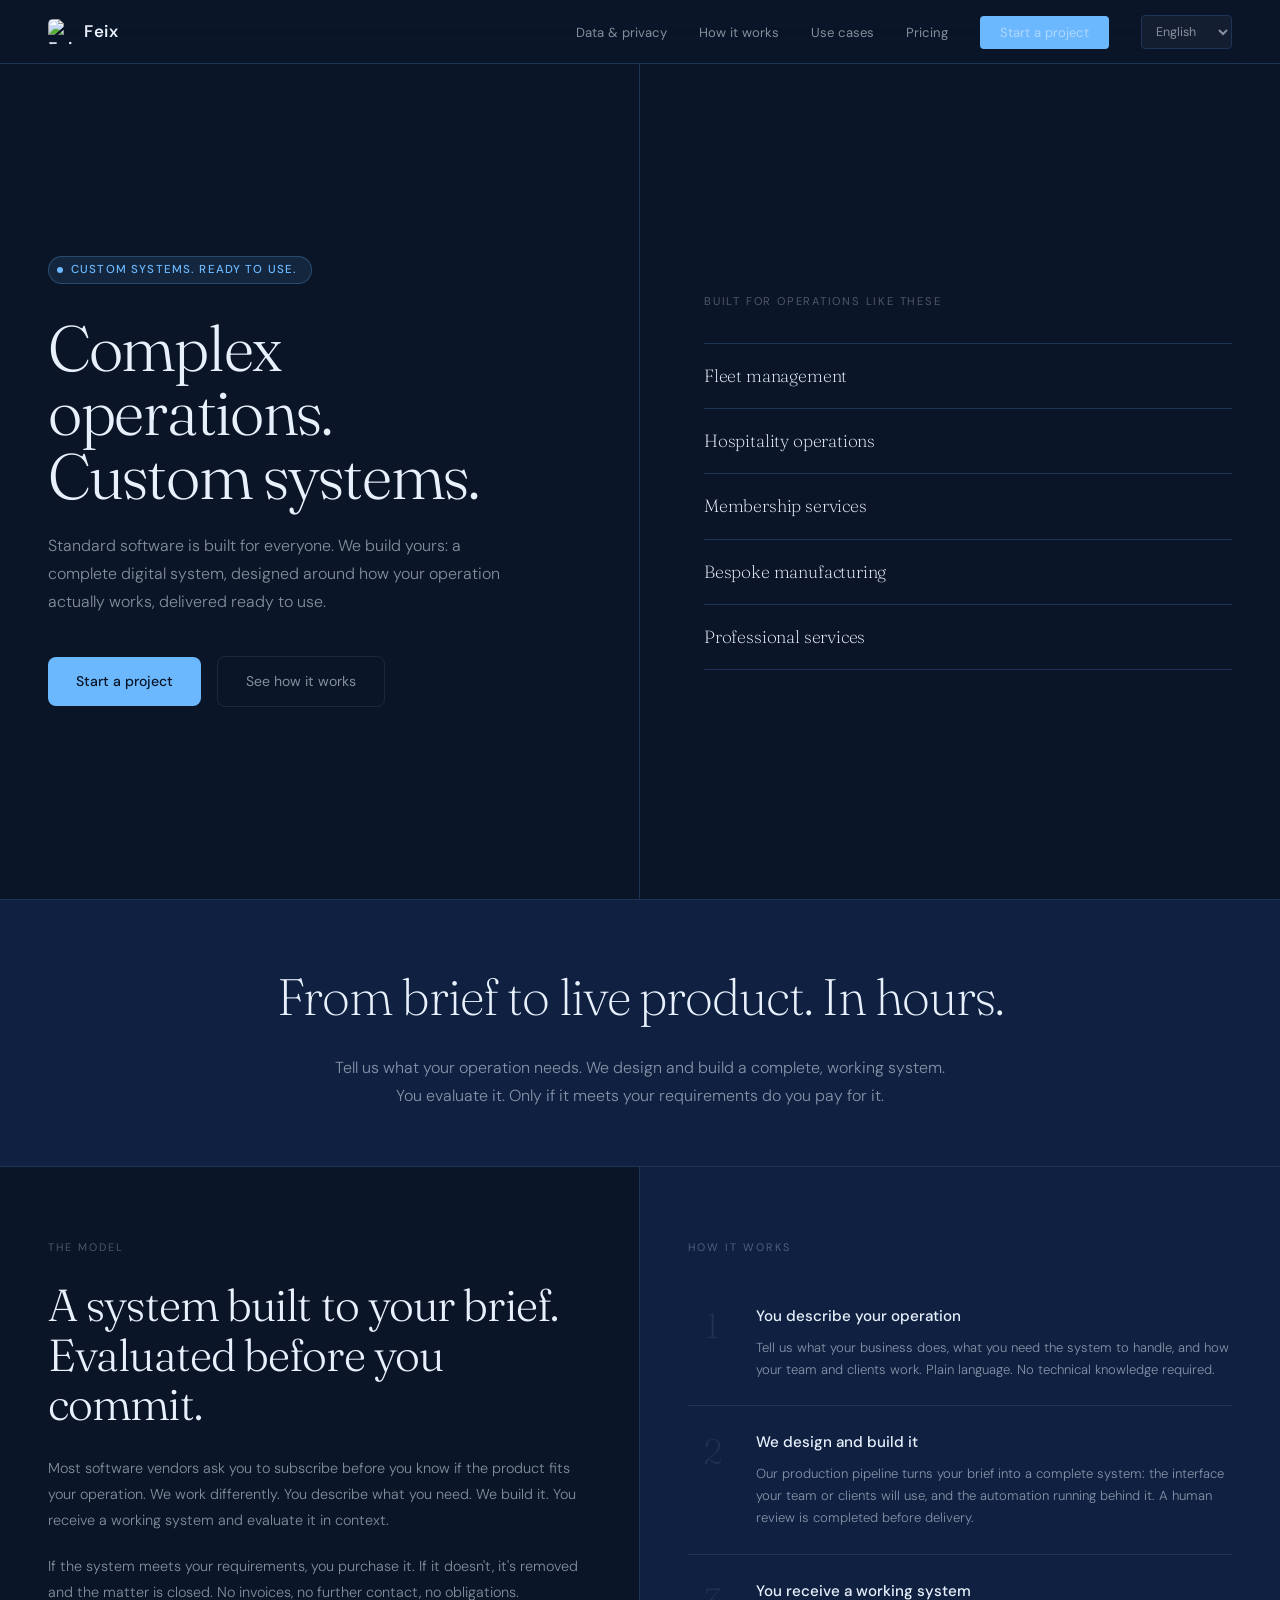
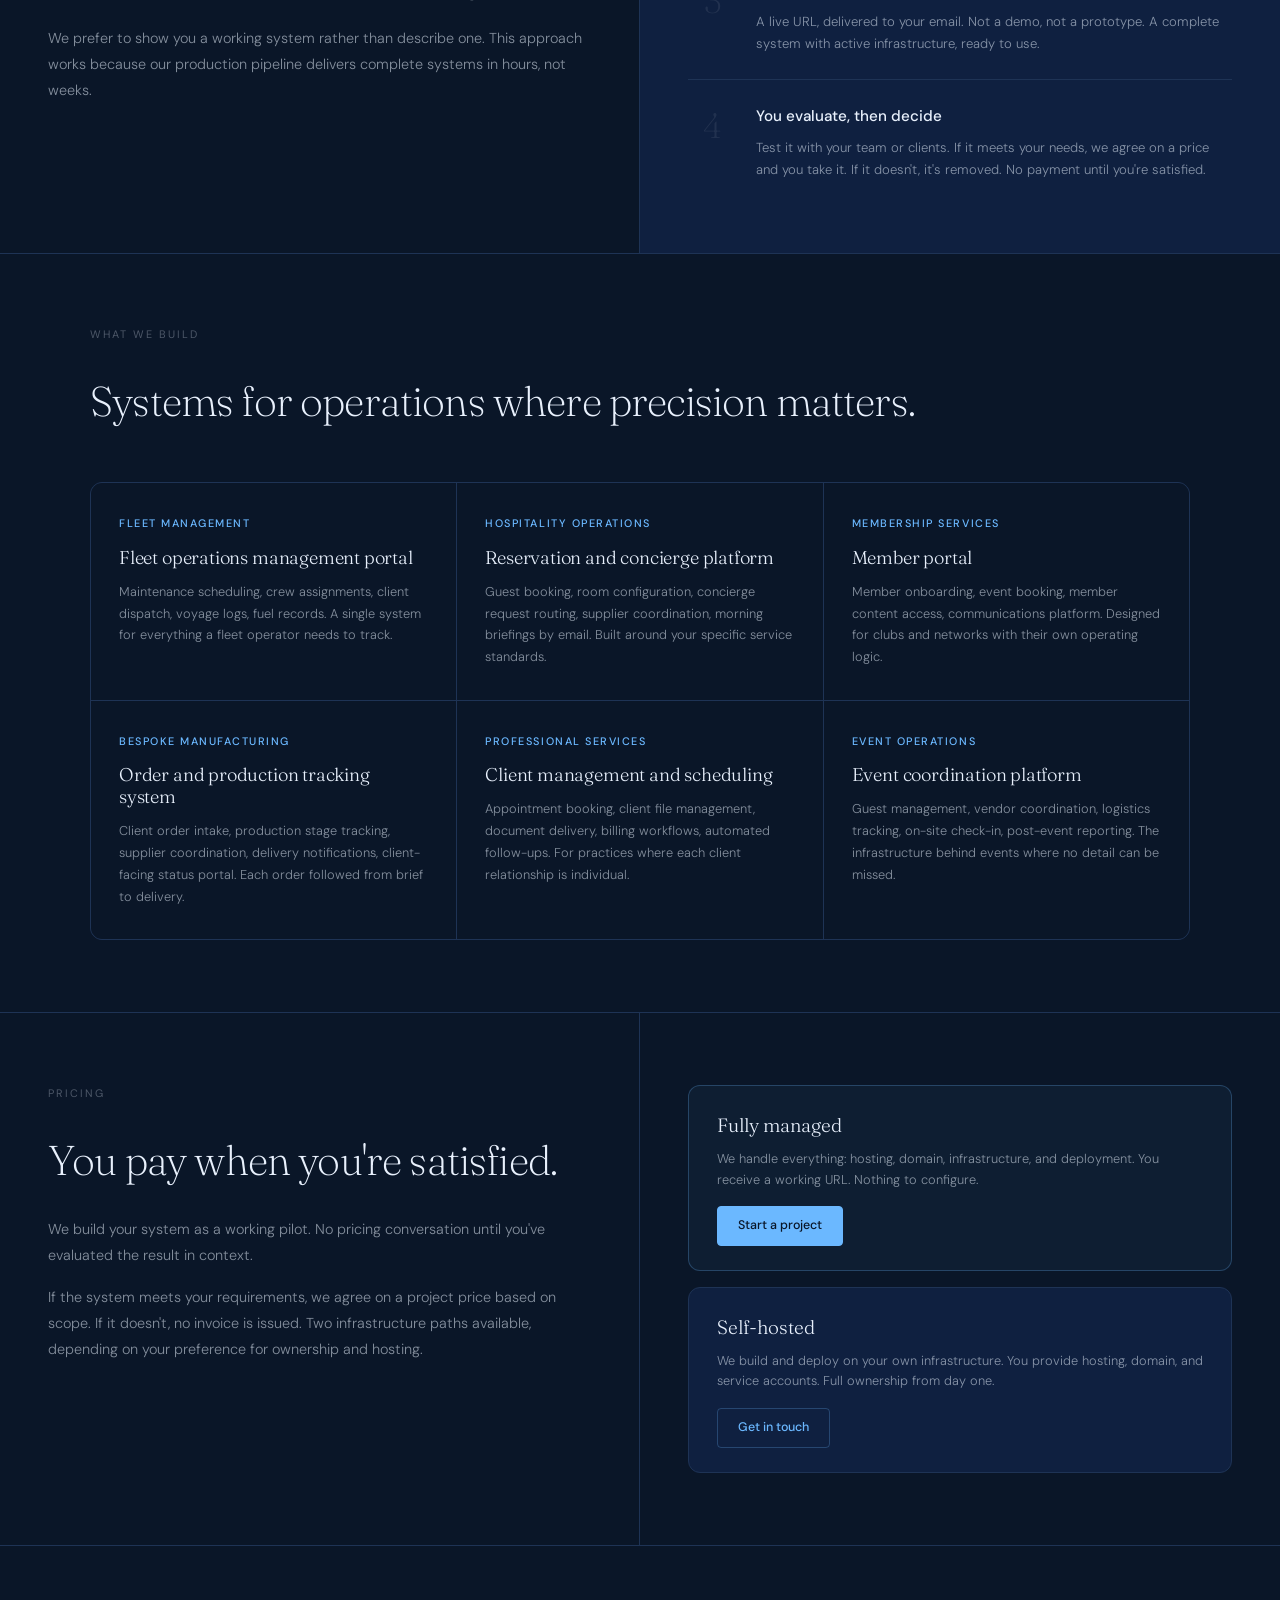
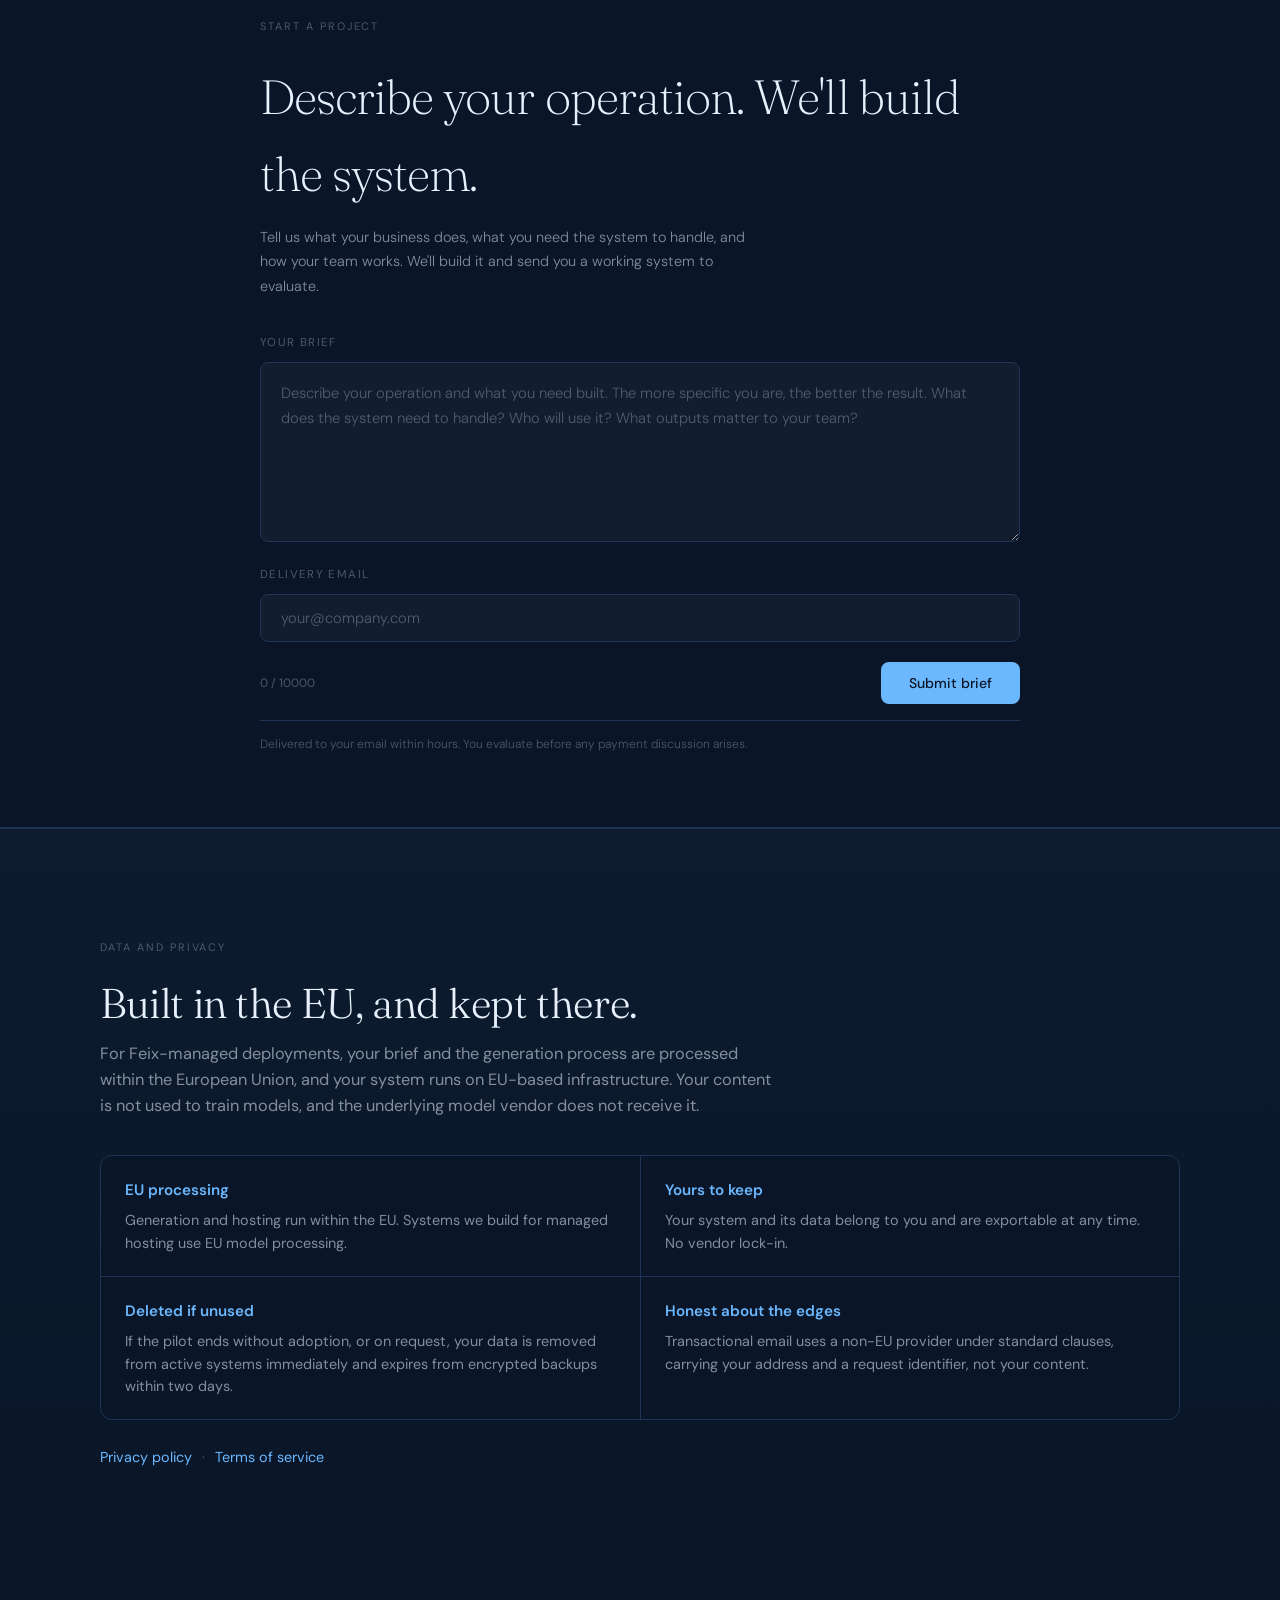
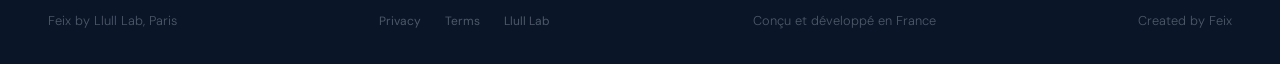
==== index.html @ 179a3b4f "Add EU data-residency: privacy + terms pages, homepage data-privacy band" ====
<!DOCTYPE html>
<html lang="en">
<head>
<meta charset="UTF-8">
<meta name="viewport" content="width=device-width, initial-scale=1.0">
<title>Feix. Complex operations, custom systems.</title>
<meta name="description" content="We build complete digital systems for complex operations. From brief to live product, in hours. You evaluate before you pay.">
<link rel="canonical" href="https://feix.app/">
<link rel="icon" type="image/jpeg" href="https://feix.app/logo.jpg">
<meta property="og:type" content="website">
<meta property="og:url" content="https://feix.app/">
<meta property="og:title" content="Feix. Complex operations, custom systems.">
<meta property="og:description" content="We build complete digital systems for complex operations. From brief to live product, in hours. You evaluate before you pay.">
<meta property="og:image" content="https://feix.app/logo.jpg">
<meta name="twitter:card" content="summary_large_image">
<meta name="twitter:title" content="Feix. Complex operations, custom systems.">
<meta name="twitter:description" content="We build complete digital systems for complex operations. From brief to live product, in hours. You evaluate before you pay.">
<meta name="twitter:image" content="https://feix.app/logo.jpg">
<link rel="preconnect" href="https://fonts.googleapis.com">
<link rel="preconnect" href="https://fonts.gstatic.com" crossorigin>
<link href="https://fonts.googleapis.com/css2?family=Fraunces:ital,wght@0,200;0,300;0,400;1,200;1,300;1,400&family=DM+Sans:wght@300;400;500;600&display=swap" rel="stylesheet">
<style>
*,*::before,*::after{box-sizing:border-box;margin:0;padding:0}

:root{
  --navy:#0a1628;
  --navy-mid:#0f2040;
  --navy-light:#16335a;
  --border:#1e3355;
  --border-light:rgba(255,255,255,0.08);
  --text-1:#e8f0fc;
  --text-2:rgba(232,240,252,0.55);
  --text-3:rgba(232,240,252,0.30);
  --accent:#6bb8ff;
  --accent-warm:#e8c97a;
  --accent-dim:rgba(107,184,255,0.10);
  --accent-border:rgba(107,184,255,0.25);
  --green:#52d17c;
  --green-dim:rgba(82,209,124,0.10);
  --red:#f87171;
  --r-sm:4px;
  --r-md:8px;
  --r-lg:12px;
  --r-xl:16px;
}

html{scroll-behavior:smooth;font-size:16px}
body{
  font-family:'DM Sans',sans-serif;
  background:var(--navy);
  color:var(--text-1);
  line-height:1.6;
  overflow-x:hidden;
  -webkit-font-smoothing:antialiased;
}
::selection{background:var(--accent-dim);color:var(--accent)}
a{color:var(--accent);text-decoration:none}
a:hover{text-decoration:underline}

/* NAV */
.nav{
  position:fixed;top:0;left:0;right:0;z-index:100;
  background:rgba(10,22,40,0.90);
  backdrop-filter:blur(24px);-webkit-backdrop-filter:blur(24px);
  border-bottom:1px solid var(--border);
  padding:0 48px;
  height:64px;
  display:flex;align-items:center;justify-content:space-between;
}
.nav-logo{
  font-family:'DM Sans',sans-serif;font-weight:600;font-size:1.05rem;
  letter-spacing:0.04em;color:var(--text-1);
  display:flex;align-items:center;gap:10px;
}
.nav-logo-mark{
  width:26px;height:26px;border-radius:5px;overflow:hidden;
}
.nav-logo-mark img{width:100%;height:100%;object-fit:cover;display:block}
.nav-links{display:flex;gap:32px;align-items:center;list-style:none}
.nav-links a{
  font-size:0.82rem;color:var(--text-2);font-weight:400;
  transition:color 200ms ease;
}
.nav-links a:hover{color:var(--text-1);text-decoration:none}
.nav-cta{
  font-size:0.82rem;font-weight:500;
  background:var(--accent);color:var(--navy);
  border:none;border-radius:var(--r-sm);
  padding:8px 20px;cursor:pointer;
  transition:opacity 200ms ease,transform 200ms ease;
  text-decoration:none;
}
.nav-cta:hover{opacity:0.88;transform:translateY(-1px);text-decoration:none}
.ui-lang-select{font-family:'DM Sans',sans-serif;font-size:0.78rem;font-weight:400;color:var(--text-2);background:rgba(255,255,255,0.04);border:1px solid var(--border);border-radius:var(--r-sm);padding:7px 10px;cursor:pointer;outline:none;transition:border-color 200ms ease,color 200ms ease}
.ui-lang-select:hover,.ui-lang-select:focus{border-color:var(--accent-border);color:var(--text-1)}
.ui-lang-select option{background:#0d1e35;color:var(--text-1)}
@media(max-width:1023px){.nav-links .ui-lang-select{font-size:1rem}}

.hamburger{
  display:none;background:none;border:none;cursor:pointer;
  width:44px;height:44px;flex-direction:column;align-items:center;justify-content:center;gap:5px;
}
.hamburger span{display:block;width:22px;height:2px;background:var(--text-2);border-radius:2px;transition:all 300ms ease}
.hamburger.active span:nth-child(1){transform:translateY(7px) rotate(45deg)}
.hamburger.active span:nth-child(2){opacity:0}
.hamburger.active span:nth-child(3){transform:translateY(-7px) rotate(-45deg)}

/* HERO */
.hero{
  padding:64px 0 0;
  min-height:100vh;
  display:grid;
  grid-template-columns:1fr 1fr;
  border-bottom:1px solid var(--border);
}
.hero-left{
  padding:80px 64px 80px 48px;
  display:flex;flex-direction:column;justify-content:center;
  border-right:1px solid var(--border);
}
.hero-tag{
  display:inline-flex;align-items:center;gap:8px;
  background:var(--accent-dim);border:1px solid var(--accent-border);
  border-radius:999px;padding:4px 14px 4px 8px;
  font-size:0.72rem;font-weight:500;letter-spacing:0.1em;text-transform:uppercase;
  color:var(--accent);margin-bottom:32px;width:fit-content;
}
.hero-tag-dot{width:6px;height:6px;border-radius:50%;background:var(--accent);animation:pulse 2s ease-in-out infinite}
@keyframes pulse{0%,100%{opacity:1;transform:scale(1)}50%{opacity:0.4;transform:scale(1.5)}}

.hero h1{
  font-family:'Fraunces',serif;
  font-weight:300;font-size:clamp(2.8rem,5vw,4.5rem);
  line-height:1.0;letter-spacing:-0.02em;
  margin-bottom:24px;color:var(--text-1);
}
.hero-sub{
  font-size:1rem;color:var(--text-2);
  line-height:1.75;margin-bottom:40px;font-weight:300;max-width:44ch;
}
.hero-actions{display:flex;gap:16px;flex-wrap:wrap;align-items:center}
.btn-primary{
  display:inline-flex;align-items:center;gap:10px;
  font-family:'DM Sans',sans-serif;font-size:0.88rem;font-weight:500;
  background:var(--accent);color:var(--navy);border:none;border-radius:var(--r-md);
  padding:13px 28px;cursor:pointer;text-decoration:none;
  transition:opacity 200ms ease,transform 200ms ease;
}
.btn-primary:hover{opacity:0.88;transform:translateY(-1px);text-decoration:none}
.btn-outline{
  display:inline-flex;align-items:center;gap:10px;
  font-size:0.88rem;font-weight:400;
  color:var(--text-2);border:1px solid var(--border-light);border-radius:var(--r-md);
  padding:13px 28px;cursor:pointer;text-decoration:none;
  transition:all 200ms ease;
}
.btn-outline:hover{border-color:rgba(255,255,255,0.2);color:var(--text-1);text-decoration:none}

.hero-right{
  display:flex;flex-direction:column;justify-content:center;
  padding:80px 48px 80px 64px;
}
.hero-right-label{
  font-size:0.7rem;letter-spacing:0.16em;text-transform:uppercase;
  color:var(--text-3);margin-bottom:32px;font-weight:400;
}
.industry-list{list-style:none;display:flex;flex-direction:column;gap:0}
.industry-item{
  padding:18px 0;
  border-bottom:1px solid var(--border);
  display:flex;align-items:center;justify-content:space-between;
  gap:16px;transition:background 200ms ease;
}
.industry-item:first-child{border-top:1px solid var(--border)}
.industry-name{
  font-family:'Fraunces',serif;font-weight:200;
  font-size:1.1rem;color:var(--text-1);letter-spacing:-0.01em;
}
.industry-example{
  font-size:0.74rem;color:var(--text-3);font-weight:300;
  text-align:right;max-width:22ch;line-height:1.4;
}

/* PROMISE BANNER */
.promise{
  background:var(--navy-mid);
  border-bottom:1px solid var(--border);
  padding:56px 48px;
  text-align:center;
}
.promise h2{
  font-family:'Fraunces',serif;font-weight:200;
  font-size:clamp(1.8rem,4vw,3.2rem);letter-spacing:-0.02em;
  color:var(--text-1);margin-bottom:16px;
}
.promise p{font-size:1rem;color:var(--text-2);max-width:56ch;margin:0 auto;line-height:1.75;font-weight:300}

/* OFFER SECTION */
.offer{
  display:grid;grid-template-columns:1fr 1fr;
  border-bottom:1px solid var(--border);
}
.offer-left{
  padding:72px 48px;border-right:1px solid var(--border);
}
.offer-right{
  padding:72px 48px;
  background:var(--navy-mid);
}
.section-label{
  font-size:0.68rem;letter-spacing:0.18em;text-transform:uppercase;
  color:var(--text-3);font-weight:400;margin-bottom:24px;display:block;
}
.offer-left h2{
  font-family:'Fraunces',serif;font-weight:300;
  font-size:clamp(2rem,3.5vw,2.8rem);line-height:1.1;letter-spacing:-0.02em;
  margin-bottom:28px;color:var(--text-1);
}
.offer-left p{font-size:0.9rem;color:var(--text-2);line-height:1.8;font-weight:300;margin-bottom:20px}
.offer-left p:last-child{margin-bottom:0}

.offer-steps{display:flex;flex-direction:column;gap:0}
.offer-step{
  display:flex;gap:20px;align-items:flex-start;
  padding:24px 0;border-bottom:1px solid var(--border);
}
.offer-step:last-child{border-bottom:none;padding-bottom:0}
.offer-step-num{
  font-family:'Fraunces',serif;font-weight:200;
  font-size:2.2rem;color:var(--border-light);line-height:1;flex-shrink:0;
  width:48px;text-align:center;padding-top:4px;
}
.offer-step-body h3{
  font-family:'DM Sans',sans-serif;font-weight:500;
  font-size:0.95rem;margin-bottom:8px;color:var(--text-1);
}
.offer-step-body p{font-size:0.82rem;color:var(--text-2);line-height:1.7;font-weight:300}

/* USE CASES */
.usecases{padding:72px 48px;border-bottom:1px solid var(--border)}
.usecases-inner{max-width:1100px;margin:0 auto}
.usecases h2{
  font-family:'Fraunces',serif;font-weight:200;
  font-size:clamp(1.8rem,3.5vw,2.6rem);letter-spacing:-0.02em;
  color:var(--text-1);margin-bottom:48px;margin-top:24px;
}
.usecase-grid{
  display:grid;grid-template-columns:repeat(3,1fr);gap:1px;
  background:var(--border);border:1px solid var(--border);
  border-radius:var(--r-lg);overflow:hidden;
}
.usecase-card{
  background:var(--navy);padding:32px 28px;
  transition:background 200ms ease;
}
.usecase-card:hover{background:var(--navy-mid)}
.usecase-industry{
  font-size:0.68rem;letter-spacing:0.14em;text-transform:uppercase;
  color:var(--accent);font-weight:500;margin-bottom:14px;
}
.usecase-card h3{
  font-family:'Fraunces',serif;font-weight:300;
  font-size:1.15rem;letter-spacing:-0.01em;
  margin-bottom:12px;color:var(--text-1);line-height:1.2;
}
.usecase-card p{font-size:0.8rem;color:var(--text-2);line-height:1.7;font-weight:300}

/* PRICING */
.pricing{
  display:grid;grid-template-columns:1fr 1fr;
  border-bottom:1px solid var(--border);
}
.pricing-intro{padding:72px 48px;border-right:1px solid var(--border)}
.pricing-intro h2{
  font-family:'Fraunces',serif;font-weight:200;
  font-size:clamp(1.8rem,3.5vw,2.6rem);letter-spacing:-0.02em;
  color:var(--text-1);margin-bottom:24px;margin-top:24px;
}
.pricing-intro p{font-size:0.9rem;color:var(--text-2);line-height:1.8;font-weight:300;margin-bottom:16px}
.pricing-cards{padding:72px 48px;display:flex;flex-direction:column;gap:16px;justify-content:center}
.pricing-card{
  background:var(--navy-mid);border:1px solid var(--border);
  border-radius:var(--r-lg);padding:24px 28px;
}
.pricing-card.featured{border-color:var(--accent-border);background:rgba(107,184,255,0.05)}
.pricing-card-name{font-family:'Fraunces',serif;font-weight:300;font-size:1.2rem;margin-bottom:8px;color:var(--text-1)}
.pricing-card-desc{font-size:0.8rem;color:var(--text-2);line-height:1.6;font-weight:300;margin-bottom:16px}
.pricing-card-cta{
  font-size:0.78rem;font-weight:500;
  color:var(--accent);border:1px solid var(--accent-border);
  border-radius:var(--r-sm);padding:9px 20px;
  display:inline-flex;cursor:pointer;text-decoration:none;
  transition:all 200ms ease;
}
.pricing-card-cta:hover{background:var(--accent-dim);text-decoration:none}
.pricing-card.featured .pricing-card-cta{background:var(--accent);color:var(--navy);border-color:var(--accent)}
.pricing-card.featured .pricing-card-cta:hover{opacity:0.88}

/* BRIEF FORM */
.brief-outer{padding:72px 48px;border-bottom:1px solid var(--border)}
.brief-inner{max-width:760px;margin:0 auto}
.brief-inner h2{
  font-family:'Fraunces',serif;font-weight:200;
  font-size:clamp(2rem,4vw,3rem);letter-spacing:-0.02em;
  color:var(--text-1);margin-bottom:12px;margin-top:24px;
}
.brief-inner .sub{
  font-size:0.9rem;color:var(--text-2);line-height:1.7;font-weight:300;
  margin-bottom:36px;max-width:50ch;
}
.form-group{margin-bottom:16px}
.form-group label{
  display:block;font-size:0.72rem;letter-spacing:0.12em;text-transform:uppercase;
  color:var(--text-3);font-weight:400;margin-bottom:10px;
}
.form-textarea{
  width:100%;min-height:180px;resize:vertical;
  background:rgba(255,255,255,0.03);border:1px solid var(--border);
  border-radius:var(--r-md);padding:18px 20px;
  font-family:'DM Sans',sans-serif;font-size:0.92rem;
  color:var(--text-1);line-height:1.7;font-weight:300;
  transition:border-color 250ms ease;
}
.form-textarea::placeholder{color:var(--text-3)}
.form-textarea:focus{outline:none;border-color:var(--accent-border)}
.form-input{
  width:100%;
  background:rgba(255,255,255,0.03);border:1px solid var(--border);
  border-radius:var(--r-md);padding:13px 20px;
  font-family:'DM Sans',sans-serif;font-size:0.92rem;
  color:var(--text-1);font-weight:300;
  transition:border-color 250ms ease;
}
.form-input::placeholder{color:var(--text-3)}
.form-input:focus{outline:none;border-color:var(--accent-border)}
.form-footer{
  display:flex;align-items:center;justify-content:space-between;
  margin-top:20px;flex-wrap:wrap;gap:12px;
}
.form-note{font-size:0.75rem;color:var(--text-3);font-weight:300}
.char-count{font-size:0.75rem;color:var(--text-3)}

.btn-submit{
  display:inline-flex;align-items:center;gap:8px;
  font-family:'DM Sans',sans-serif;font-size:0.88rem;font-weight:500;
  background:var(--accent);color:var(--navy);border:none;border-radius:var(--r-md);
  padding:12px 28px;cursor:pointer;
  transition:opacity 200ms ease,transform 200ms ease;
}
.btn-submit:hover{opacity:0.88;transform:translateY(-1px)}
.btn-submit:disabled{opacity:0.35;cursor:not-allowed;transform:none}
.btn-submit .spinner{
  width:14px;height:14px;border:2px solid rgba(10,22,40,0.2);
  border-top-color:var(--navy);border-radius:50%;
  animation:spin 0.7s linear infinite;display:none;
}
.btn-submit.loading .spinner{display:block}
.btn-submit.loading .btn-text{display:none}
@keyframes spin{to{transform:rotate(360deg)}}

.usage-badge{
  display:inline-flex;align-items:center;gap:8px;
  background:var(--accent-dim);border:1px solid var(--accent-border);
  border-radius:999px;padding:4px 14px;
  font-size:0.72rem;color:var(--accent);font-weight:400;
}
.usage-badge.hidden{display:none}
.usage-dot{width:5px;height:5px;border-radius:50%;background:var(--green);flex-shrink:0}
.usage-badge.warning{color:#fbbf24;background:rgba(251,191,36,0.08);border-color:rgba(251,191,36,0.2)}
.usage-badge.warning .usage-dot{background:#fbbf24}
.usage-badge.depleted{color:var(--red);background:rgba(248,113,113,0.07);border-color:rgba(248,113,113,0.2)}
.usage-badge.depleted .usage-dot{background:var(--red)}

/* STEPPER */
.stepper-outer{padding:40px 48px 72px;border-bottom:1px solid var(--border);display:none}
.stepper-outer.visible{display:block}
.stepper-inner{max-width:760px;margin:0 auto}
.stepper{display:flex;flex-direction:column}
.step{display:flex;align-items:flex-start;gap:20px;padding-bottom:28px;position:relative}
.step:last-child{padding-bottom:0}
.step-indicator{display:flex;flex-direction:column;align-items:center;flex-shrink:0}
.step-dot{
  width:32px;height:32px;border-radius:50%;
  background:var(--navy);border:1px solid var(--border);
  display:grid;place-items:center;font-size:0.78rem;color:var(--text-3);
  transition:all 400ms ease;position:relative;z-index:2;
}
.step-line{width:1px;flex:1;min-height:20px;background:var(--border);transition:background 400ms ease}
.step:last-child .step-line{display:none}
.step.active .step-dot{border-color:var(--accent);color:var(--accent);box-shadow:0 0 16px rgba(107,184,255,0.2)}
.step.completed .step-dot{border-color:var(--green);background:var(--green-dim);color:var(--green)}
.step.completed .step-line{background:var(--green)}
.step-content h3{font-size:0.88rem;font-weight:500;margin-bottom:3px;transition:color 300ms ease}
.step.active .step-content h3{color:var(--accent)}
.step.completed .step-content h3{color:var(--green)}
.step-content p{font-size:0.78rem;color:var(--text-3);font-weight:300}

/* CONFIRMATION */
.confirm-outer{padding:40px 48px 72px;border-bottom:1px solid var(--border);display:none}
.confirm-outer.visible{display:block}
.confirm-card{
  max-width:560px;margin:0 auto;
  background:var(--navy-mid);border:1px solid var(--border);
  border-radius:var(--r-xl);padding:48px 40px;text-align:center;
}
.confirm-card h3{font-family:'Fraunces',serif;font-weight:300;font-size:1.8rem;margin-bottom:12px}
.confirm-card p{font-size:0.88rem;color:var(--text-2);line-height:1.8;font-weight:300;margin-bottom:24px}

/* GATE MODAL */
.gate-overlay{
  display:none;position:fixed;inset:0;z-index:200;
  align-items:center;justify-content:center;padding:24px;
  background:rgba(10,22,40,0.88);
  backdrop-filter:blur(12px);-webkit-backdrop-filter:blur(12px);
}
.gate-overlay.visible{display:flex}
.gate-box{
  background:#0d1e35;border:1px solid var(--border);
  border-radius:var(--r-xl);padding:36px;
  width:100%;max-width:420px;
}
.gate-header{display:flex;align-items:center;justify-content:space-between;margin-bottom:28px}
.gate-title{font-family:'Fraunces',serif;font-weight:300;font-size:1.25rem;color:var(--text-1)}
.gate-close{background:none;border:none;cursor:pointer;color:var(--text-3);width:28px;height:28px;display:grid;place-items:center;border-radius:4px;transition:color 200ms ease}
.gate-close:hover{color:var(--text-1)}
.gate-tabs{display:flex;margin-bottom:24px;border-bottom:1px solid var(--border)}
.gate-tab{
  flex:1;background:none;border:none;
  padding:11px 8px;
  font-family:'DM Sans',sans-serif;font-size:0.78rem;font-weight:400;
  color:var(--text-3);cursor:pointer;
  border-bottom:2px solid transparent;margin-bottom:-1px;
  transition:color 200ms ease,border-color 200ms ease;
}
.gate-tab:hover{color:var(--text-2)}
.gate-tab.active{color:var(--accent);border-bottom-color:var(--accent)}
.gate-panel{display:none}
.gate-panel.active{display:block}
.gate-input{
  width:100%;
  background:rgba(255,255,255,0.04);border:1px solid var(--border);
  border-radius:var(--r-md);padding:12px 18px;
  font-family:'DM Sans',sans-serif;font-size:0.95rem;color:var(--text-1);
  transition:border-color 250ms ease;font-weight:300;
}
.gate-input::placeholder{color:var(--text-3)}
.gate-input:focus{outline:none;border-color:var(--accent-border)}
.gate-input.code-input{text-align:center;letter-spacing:0.12em;text-transform:uppercase}
.gate-btn{
  display:inline-flex;align-items:center;justify-content:center;gap:8px;
  width:100%;margin-top:12px;
  font-family:'DM Sans',sans-serif;font-size:0.85rem;font-weight:500;
  border-radius:var(--r-md);padding:12px 24px;
  cursor:pointer;min-height:44px;
  transition:opacity 200ms ease,transform 200ms ease;
}
.gate-btn.primary{background:var(--accent);color:var(--navy);border:none}
.gate-btn.primary:hover{opacity:0.88;transform:translateY(-1px)}
.gate-btn.secondary{background:transparent;color:var(--text-2);border:1px solid var(--border)}
.gate-btn.secondary:hover{border-color:rgba(255,255,255,0.18);color:var(--text-1)}
.gate-btn:disabled{opacity:0.35;cursor:not-allowed;transform:none}
.gate-spinner{width:14px;height:14px;border:2px solid rgba(10,22,40,0.2);border-top-color:var(--navy);border-radius:50%;animation:spin 0.7s linear infinite;display:none}
.gate-btn.secondary .gate-spinner{border-color:rgba(255,255,255,0.12);border-top-color:var(--text-2)}
.gate-btn.loading .gate-spinner{display:block}
.gate-btn.loading .gate-btn-text{display:none}
.gate-msg{margin-top:10px;padding:10px 14px;border-radius:var(--r-sm);font-size:0.78rem;text-align:center;display:none}
.gate-msg.success{display:block;background:var(--green-dim);color:var(--green);border:1px solid rgba(82,209,124,0.18)}
.gate-msg.error{display:block;background:rgba(248,113,113,0.07);color:var(--red);border:1px solid rgba(248,113,113,0.18)}
.gate-hint{font-size:0.72rem;color:var(--text-3);margin-top:10px;text-align:center;line-height:1.6;font-weight:300}
.exhausted-box-inner{width:100%;max-width:420px}
.exhausted-box-inner.hidden{display:none}

/* ERROR TOAST */
.error-toast{
  position:fixed;bottom:32px;left:50%;transform:translateX(-50%) translateY(120px);
  background:rgba(248,113,113,0.09);border:1px solid rgba(248,113,113,0.22);
  color:var(--red);border-radius:var(--r-md);
  padding:12px 24px;font-size:0.82rem;z-index:300;
  backdrop-filter:blur(16px);-webkit-backdrop-filter:blur(16px);
  transition:transform 400ms ease,opacity 400ms ease;opacity:0;pointer-events:none;
}
.error-toast.visible{transform:translateX(-50%) translateY(0);opacity:1;pointer-events:auto}

/* FOOTER */
.site-footer{
  padding:32px 48px;
  display:flex;align-items:center;justify-content:space-between;
  flex-wrap:wrap;gap:16px;
}
.footer-brand{font-size:0.8rem;color:var(--text-3);font-weight:300}
.footer-links{display:flex;gap:24px}
.footer-links a{font-size:0.75rem;color:var(--text-3)}
.footer-links a:hover{color:var(--text-2);text-decoration:none}

/* MOBILE */
@media(max-width:1023px){
  .nav{padding:0 24px}
  .hamburger{display:flex}
  .nav-links{
    display:none;position:fixed;top:0;left:0;right:0;bottom:0;
    background:rgba(10,22,40,0.97);backdrop-filter:blur(20px);-webkit-backdrop-filter:blur(20px);
    flex-direction:column;align-items:center;justify-content:center;gap:36px;z-index:99;
  }
  .nav-links.open{display:flex}
  .nav-links a,.nav-cta{font-size:1rem}
  .hero{grid-template-columns:1fr;padding-top:64px}
  .hero-left{border-right:none;border-bottom:1px solid var(--border);padding:56px 24px}
  .hero-right{padding:40px 24px}
  .offer{grid-template-columns:1fr}
  .offer-left{border-right:none;border-bottom:1px solid var(--border)}
  .pricing{grid-template-columns:1fr}
  .pricing-intro{border-right:none;border-bottom:1px solid var(--border)}
  .usecase-grid{grid-template-columns:1fr}
  .brief-outer,.usecases,.pricing-intro,.pricing-cards,.offer-left,.offer-right,.stepper-outer,.confirm-outer,.site-footer{padding-left:24px;padding-right:24px}
  .promise{padding:40px 24px}
}

/* FADE IN */
.fade-in{opacity:0;transform:translateY(16px);transition:opacity 700ms ease,transform 700ms ease}
.fade-in.visible{opacity:1;transform:translateY(0)}

/* DATA & PRIVACY BAND */
.dp-band{padding:clamp(64px,9vw,110px) clamp(24px,5vw,48px);border-top:1px solid var(--border);background:linear-gradient(180deg,rgba(107,184,255,0.03),transparent)}
.dp-inner{max-width:1080px;margin:0 auto}
.dp-title{font-family:'Fraunces',serif;font-weight:300;font-size:clamp(1.8rem,4vw,2.6rem);line-height:1.12;letter-spacing:-0.01em;margin:14px 0 14px;color:var(--text-1)}
.dp-lead{color:var(--text-2);max-width:680px;font-size:1.02rem;margin-bottom:36px}
.dp-grid{display:grid;grid-template-columns:repeat(2,1fr);gap:1px;background:var(--border);border:1px solid var(--border);border-radius:var(--r-lg);overflow:hidden}
.dp-item{background:var(--navy);padding:22px 24px;display:flex;flex-direction:column;gap:7px}
.dp-k{font-weight:600;font-size:0.95rem;color:var(--accent)}
.dp-v{font-size:0.9rem;color:var(--text-2);line-height:1.55}
.dp-links{margin-top:26px;font-size:0.9rem}
.dp-links span{color:var(--text-3);margin:0 6px}
@media(max-width:720px){.dp-grid{grid-template-columns:1fr}}
</style>
</head>
<body>

<!-- NAV -->
<nav class="nav" role="navigation">
  <div class="nav-logo">
    <div class="nav-logo-mark"><img src="https://feix.app/logo.jpg" alt="Feix"></div>
    Feix
  </div>
  <ul class="nav-links" id="navLinks" aria-hidden="true" role="list">
    <li><a href="#data-privacy">Data &amp; privacy</a></li>
    <li><a href="#offer" data-i18n="navHow">How it works</a></li>
    <li><a href="#usecases" data-i18n="navUse">Use cases</a></li>
    <li><a href="#pricing" data-i18n="navPricing">Pricing</a></li>
    <li><a href="#brief" class="nav-cta" data-i18n="navStart">Start a project</a></li>
    <li><select class="ui-lang-select" id="uiLangSelect" aria-label="Interface language">
      <option value="en">English</option>
      <option value="fr">Français</option>
      <option value="zh">中文</option>
      <option value="tr">Türkçe</option>
      <option value="de">Deutsch</option>
      <option value="es">Español</option>
      <option value="ja">日本語</option>
      <option value="ru">Русский</option>
      <option value="ar">العربية</option>
    </select></li>
  </ul>
  <button class="hamburger" id="hamburger" aria-label="Open menu" aria-expanded="false">
    <span></span><span></span><span></span>
  </button>
</nav>

<!-- HERO -->
<section class="hero" id="hero">
  <div class="hero-left">
    <div class="hero-tag">
      <span class="hero-tag-dot"></span>
      <span data-i18n="heroTag">Custom systems. Ready to use.</span>
    </div>
    <h1 data-i18n-html="heroH1">Complex operations.<br>Custom systems.</h1>
    <p class="hero-sub" data-i18n="heroSub">Standard software is built for everyone. We build yours: a complete digital system, designed around how your operation actually works, delivered ready to use.</p>
    <div class="hero-actions">
      <a href="#brief" class="btn-primary" data-i18n="heroStartBtn">Start a project</a>
      <a href="#offer" class="btn-outline" data-i18n="heroHowBtn">See how it works</a>
    </div>
  </div>
  <div class="hero-right">
    <p class="hero-right-label" data-i18n="heroRightLabel">Built for operations like these</p>
    <ul class="industry-list">
      <li class="industry-item">
        <span class="industry-name" data-i18n="indFleet">Fleet management</span>
      </li>
      <li class="industry-item">
        <span class="industry-name" data-i18n="indHospitality">Hospitality operations</span>
      </li>
      <li class="industry-item">
        <span class="industry-name" data-i18n="indMembership">Membership services</span>
      </li>
      <li class="industry-item">
        <span class="industry-name" data-i18n="indManufacturing">Bespoke manufacturing</span>
      </li>
      <li class="industry-item">
        <span class="industry-name" data-i18n="indProfessional">Professional services</span>
      </li>
    </ul>
  </div>
</section>

<!-- PROMISE BANNER -->
<div class="promise fade-in">
  <h2 data-i18n="promiseH2">From brief to live product. In hours.</h2>
  <p data-i18n="promiseP">Tell us what your operation needs. We design and build a complete, working system. You evaluate it. Only if it meets your requirements do you pay for it.</p>
</div>

<!-- OFFER / HOW IT WORKS -->
<section class="offer fade-in" id="offer">
  <div class="offer-left">
    <span class="section-label" data-i18n="offerLabel">The model</span>
    <h2 data-i18n="offerH2">A system built to your brief. Evaluated before you commit.</h2>
    <p data-i18n="offerP1">Most software vendors ask you to subscribe before you know if the product fits your operation. We work differently. You describe what you need. We build it. You receive a working system and evaluate it in context.</p>
    <p data-i18n="offerP2">If the system meets your requirements, you purchase it. If it doesn't, it's removed and the matter is closed. No invoices, no further contact, no obligations.</p>
    <p data-i18n="offerP3">We prefer to show you a working system rather than describe one. This approach works because our production pipeline delivers complete systems in hours, not weeks.</p>
  </div>
  <div class="offer-right">
    <span class="section-label" data-i18n="offerHowLabel">How it works</span>
    <div class="offer-steps">
      <div class="offer-step">
        <div class="offer-step-num">1</div>
        <div class="offer-step-body">
          <h3 data-i18n="step1H">You describe your operation</h3>
          <p data-i18n="step1P">Tell us what your business does, what you need the system to handle, and how your team and clients work. Plain language. No technical knowledge required.</p>
        </div>
      </div>
      <div class="offer-step">
        <div class="offer-step-num">2</div>
        <div class="offer-step-body">
          <h3 data-i18n="step2H">We design and build it</h3>
          <p data-i18n="step2P">Our production pipeline turns your brief into a complete system: the interface your team or clients will use, and the automation running behind it. A human review is completed before delivery.</p>
        </div>
      </div>
      <div class="offer-step">
        <div class="offer-step-num">3</div>
        <div class="offer-step-body">
          <h3 data-i18n="step3H">You receive a working system</h3>
          <p data-i18n="step3P">A live URL, delivered to your email. Not a demo, not a prototype. A complete system with active infrastructure, ready to use.</p>
        </div>
      </div>
      <div class="offer-step">
        <div class="offer-step-num">4</div>
        <div class="offer-step-body">
          <h3 data-i18n="step4H">You evaluate, then decide</h3>
          <p data-i18n="step4P">Test it with your team or clients. If it meets your needs, we agree on a price and you take it. If it doesn't, it's removed. No payment until you're satisfied.</p>
        </div>
      </div>
    </div>
  </div>
</section>

<!-- USE CASES -->
<section class="usecases fade-in" id="usecases">
  <div class="usecases-inner">
    <span class="section-label" data-i18n="ucLabel">What we build</span>
    <h2 data-i18n="ucH2">Systems for operations where precision matters.</h2>
    <div class="usecase-grid">
      <div class="usecase-card">
        <div class="usecase-industry" data-i18n="ucFleetInd">Fleet management</div>
        <h3 data-i18n="ucFleetH">Fleet operations management portal</h3>
        <p data-i18n="ucFleetP">Maintenance scheduling, crew assignments, client dispatch, voyage logs, fuel records. A single system for everything a fleet operator needs to track.</p>
      </div>
      <div class="usecase-card">
        <div class="usecase-industry" data-i18n="ucHospInd">Hospitality operations</div>
        <h3 data-i18n="ucHospH">Reservation and concierge platform</h3>
        <p data-i18n="ucHospP">Guest booking, room configuration, concierge request routing, supplier coordination, morning briefings by email. Built around your specific service standards.</p>
      </div>
      <div class="usecase-card">
        <div class="usecase-industry" data-i18n="ucMemInd">Membership services</div>
        <h3 data-i18n="ucMemH">Member portal</h3>
        <p data-i18n="ucMemP">Member onboarding, event booking, member content access, communications platform. Designed for clubs and networks with their own operating logic.</p>
      </div>
      <div class="usecase-card">
        <div class="usecase-industry" data-i18n="ucMfgInd">Bespoke manufacturing</div>
        <h3 data-i18n="ucMfgH">Order and production tracking system</h3>
        <p data-i18n="ucMfgP">Client order intake, production stage tracking, supplier coordination, delivery notifications, client-facing status portal. Each order followed from brief to delivery.</p>
      </div>
      <div class="usecase-card">
        <div class="usecase-industry" data-i18n="ucProInd">Professional services</div>
        <h3 data-i18n="ucProH">Client management and scheduling</h3>
        <p data-i18n="ucProP">Appointment booking, client file management, document delivery, billing workflows, automated follow-ups. For practices where each client relationship is individual.</p>
      </div>
      <div class="usecase-card">
        <div class="usecase-industry" data-i18n="ucEvtInd">Event operations</div>
        <h3 data-i18n="ucEvtH">Event coordination platform</h3>
        <p data-i18n="ucEvtP">Guest management, vendor coordination, logistics tracking, on-site check-in, post-event reporting. The infrastructure behind events where no detail can be missed.</p>
      </div>
    </div>
  </div>
</section>

<!-- PRICING -->
<section class="pricing fade-in" id="pricing">
  <div class="pricing-intro">
    <span class="section-label" data-i18n="pricingLabel">Pricing</span>
    <h2 data-i18n="pricingH2">You pay when you're satisfied.</h2>
    <p data-i18n="pricingP1">We build your system as a working pilot. No pricing conversation until you've evaluated the result in context.</p>
    <p data-i18n="pricingP2">If the system meets your requirements, we agree on a project price based on scope. If it doesn't, no invoice is issued. Two infrastructure paths available, depending on your preference for ownership and hosting.</p>
  </div>
  <div class="pricing-cards">
    <div class="pricing-card featured">
      <div class="pricing-card-name" data-i18n="pcManagedName">Fully managed</div>
      <p class="pricing-card-desc" data-i18n="pcManagedDesc">We handle everything: hosting, domain, infrastructure, and deployment. You receive a working URL. Nothing to configure.</p>
      <a href="#brief" class="pricing-card-cta" data-i18n="pcManagedCta">Start a project</a>
    </div>
    <div class="pricing-card">
      <div class="pricing-card-name" data-i18n="pcSelfName">Self-hosted</div>
      <p class="pricing-card-desc" data-i18n="pcSelfDesc">We build and deploy on your own infrastructure. You provide hosting, domain, and service accounts. Full ownership from day one.</p>
      <a href="mailto:growth.business@llulllab.com" class="pricing-card-cta" data-i18n="pcSelfCta">Get in touch</a>
    </div>
  </div>
</section>

<!-- BRIEF FORM -->
<section class="brief-outer fade-in" id="brief">
  <div class="brief-inner">
    <span class="section-label" data-i18n="briefLabel">Start a project</span>
    <h2 data-i18n="briefH2">Describe your operation. We'll build the system.</h2>
    <p class="sub" data-i18n="briefSub">Tell us what your business does, what you need the system to handle, and how your team works. We'll build it and send you a working system to evaluate.</p>
    <div class="form-group">
      <label for="promptInput" data-i18n="briefYourBrief">Your brief</label>
      <textarea
        class="form-textarea"
        id="promptInput"
        data-i18n-ph="briefPh"
        placeholder="Describe your operation and what you need built. The more specific you are, the better the result. What does the system need to handle? Who will use it? What outputs matter to your team?"
        maxlength="10000"
      ></textarea>
    </div>
    <div class="form-group">
      <label for="deliveryEmailInput" data-i18n="briefEmailLabel">Delivery email</label>
      <input type="email" id="deliveryEmailInput" class="form-input" data-i18n-ph="emailPh" placeholder="your@company.com" autocomplete="email">
    </div>
    <div class="form-footer">
      <span id="charCounter" class="char-count">0 / 10000</span>
      <span class="usage-badge hidden" id="usageBadge">
        <span class="usage-dot"></span>
        <span id="usageText"></span>
      </span>
      <button class="btn-submit" id="btnGenerate" type="button">
        <span class="btn-text" data-i18n="briefSubmit">Submit brief</span>
        <span class="spinner"></span>
      </button>
    </div>
    <p style="margin-top:16px;font-size:0.75rem;color:var(--text-3);font-weight:300;border-top:1px solid var(--border);padding-top:14px" data-i18n="briefNote">Delivered to your email within hours. You evaluate before any payment discussion arises.</p>
  </div>
</section>

<!-- STEPPER -->
<section class="stepper-outer" id="stepperSection">
  <div class="stepper-inner">
    <div class="stepper" role="list">
      <div class="step" data-step="0" role="listitem"><div class="step-indicator"><div class="step-dot">1</div><div class="step-line"></div></div><div class="step-content"><h3 data-i18n="st1H">Brief received</h3><p data-i18n="st1P">Your brief has been submitted and is being reviewed.</p></div></div>
      <div class="step" data-step="1" role="listitem"><div class="step-indicator"><div class="step-dot">2</div><div class="step-line"></div></div><div class="step-content"><h3 data-i18n="st2H">Designing your system</h3><p data-i18n="st2P">The production pipeline is working from your brief.</p></div></div>
      <div class="step" data-step="2" role="listitem"><div class="step-indicator"><div class="step-dot">3</div><div class="step-line"></div></div><div class="step-content"><h3 data-i18n="st3H">Building</h3><p data-i18n="st3P">Interface and automation being assembled together.</p></div></div>
      <div class="step" data-step="3" role="listitem"><div class="step-indicator"><div class="step-dot">4</div><div class="step-line"></div></div><div class="step-content"><h3 data-i18n="st4H">Quality review</h3><p data-i18n="st4P">Human review before anything leaves our hands.</p></div></div>
      <div class="step" data-step="4" role="listitem"><div class="step-indicator"><div class="step-dot">5</div><div class="step-line"></div></div><div class="step-content"><h3 data-i18n="st5H">Final pass</h3><p data-i18n="st5P">Last checks before delivery.</p></div></div>
      <div class="step" data-step="5" role="listitem"><div class="step-indicator"><div class="step-dot">6</div><div class="step-line"></div></div><div class="step-content"><h3 data-i18n="st6H">With our team</h3><p data-i18n="st6P">Deployment and configuration underway.</p></div></div>
    </div>
  </div>
</section>

<!-- CONFIRMATION -->
<section class="confirm-outer" id="confirmationSection">
  <div class="confirm-card">
    <div style="width:48px;height:48px;border-radius:50%;background:var(--green-dim);display:grid;place-items:center;margin:0 auto 24px">
      <svg width="22" height="22" viewBox="0 0 24 24" fill="none" stroke="var(--green)" stroke-width="2" stroke-linecap="round" stroke-linejoin="round"><path d="M22 11.08V12a10 10 0 1 1-5.93-9.14"/><polyline points="22 4 12 14.01 9 11.01"/></svg>
    </div>
    <h3 data-i18n="confH3">Brief received</h3>
    <p><span data-i18n="confPre">We'll build your system and deliver it to </span><strong id="confirmationEmail" data-i18n="confEmailDefault" style="color:var(--text-1)">your email</strong><span data-i18n="confPost">. A working URL, ready to evaluate.</span></p>
    <button class="gate-btn secondary" id="btnNewRequest" type="button" style="width:auto;margin:0 auto;padding:10px 22px;font-size:0.82rem">
      <span class="gate-btn-text" data-i18n="confAnother">Submit another brief</span>
    </button>
  </div>
</section>

<!-- GATE MODAL -->
<div class="gate-overlay" id="gateOverlay" role="dialog" aria-modal="true">
  <div class="gate-box" id="gateBox">
    <div class="gate-header">
      <span class="gate-title" data-i18n="gateTitle">Access required</span>
      <button class="gate-close" id="btnCloseGate" data-i18n-aria="gateClose" aria-label="Close"><svg width="16" height="16" viewBox="0 0 24 24" fill="none" stroke="currentColor" stroke-width="2" stroke-linecap="round"><path d="M18 6L6 18M6 6l12 12"/></svg></button>
    </div>
    <div class="gate-tabs">
      <button class="gate-tab active" data-panel="subscribe" type="button" data-i18n="tabSub">Subscribe</button>
      <button class="gate-tab" data-panel="code" type="button" data-i18n="tabCode">Invite code</button>
      <button class="gate-tab" data-panel="request" type="button" data-i18n="tabReq">Request access</button>
    </div>
    <div class="gate-panel active" id="panelSubscribe">
      <p style="font-size:0.82rem;color:var(--text-2);margin-bottom:14px;line-height:1.6;font-weight:300" data-i18n="subDesc">Enter your email to access Feix with an active subscription.</p>
      <input class="gate-input" id="subEmailInput" type="email" data-i18n-ph="emailPh" placeholder="your@company.com" autocomplete="email" aria-label="Email address">
      <button class="gate-btn primary" id="btnSubAccess" type="button"><span class="gate-btn-text" data-i18n="btnAccessNow">Access now</span><span class="gate-spinner"></span></button>
      <div class="gate-msg" id="subFeedback"></div>
    </div>
    <div class="gate-panel" id="panelCode">
      <input class="gate-input code-input" id="inviteCodeInput" type="text" placeholder="HRZ-XXXX-XXXX" maxlength="14" autocomplete="off" spellcheck="false" aria-label="Invite code">
      <button class="gate-btn primary" id="btnValidateCode" type="button"><span class="gate-btn-text" data-i18n="btnValidate">Validate code</span><span class="gate-spinner"></span></button>
      <div class="gate-msg" id="codeFeedback"></div>
    </div>
    <div class="gate-panel" id="panelRequest">
      <input class="gate-input" id="requestEmailInput" type="email" data-i18n-ph="emailPh" placeholder="your@company.com" autocomplete="email" aria-label="Email address">
      <button class="gate-btn secondary" id="btnRequestAccess" type="button"><span class="gate-btn-text" data-i18n="btnReqAccess">Request access</span><span class="gate-spinner"></span></button>
      <div class="gate-msg" id="requestFeedback"></div>
      <p class="gate-hint" data-i18n="reqHint">We review each request and send an invite code if there's a fit.</p>
    </div>
  </div>
  <div class="gate-box exhausted-box-inner hidden" id="exhaustedBox">
    <div style="text-align:center;padding:8px 0">
      <p style="font-family:'Fraunces',serif;font-weight:300;font-size:1.2rem;margin-bottom:12px" data-i18n="exhTitle">No submissions remaining</p>
      <p style="font-size:0.82rem;color:var(--text-2);margin-bottom:20px;font-weight:300" data-i18n="exhP">Your allocation has been used. Request a new invite code to continue.</p>
      <input class="gate-input" id="exhaustedEmailInput" type="email" data-i18n-ph="emailPh" placeholder="your@company.com" autocomplete="email" style="margin-bottom:0">
      <button class="gate-btn secondary" id="btnExhaustedRequest" type="button"><span class="gate-btn-text" data-i18n="btnReqNew">Request new access</span><span class="gate-spinner"></span></button>
      <div class="gate-msg" id="exhaustedFeedback"></div>
    </div>
  </div>
</div>

<!-- ERROR TOAST -->
<div class="error-toast" id="errorToast" role="alert" aria-live="assertive"></div>

<!-- FOOTER -->
<section class="dp-band fade-in" id="data-privacy" aria-label="Data and privacy">
  <div class="dp-inner">
    <span class="section-label">Data and privacy</span>
    <h2 class="dp-title">Built in the EU, and kept there.</h2>
    <p class="dp-lead">For Feix-managed deployments, your brief and the generation process are processed within the European Union, and your system runs on EU-based infrastructure. Your content is not used to train models, and the underlying model vendor does not receive it.</p>
    <div class="dp-grid">
      <div class="dp-item"><span class="dp-k">EU processing</span><span class="dp-v">Generation and hosting run within the EU. Systems we build for managed hosting use EU model processing.</span></div>
      <div class="dp-item"><span class="dp-k">Yours to keep</span><span class="dp-v">Your system and its data belong to you and are exportable at any time. No vendor lock-in.</span></div>
      <div class="dp-item"><span class="dp-k">Deleted if unused</span><span class="dp-v">If the pilot ends without adoption, or on request, your data is removed from active systems immediately and expires from encrypted backups within two days.</span></div>
      <div class="dp-item"><span class="dp-k">Honest about the edges</span><span class="dp-v">Transactional email uses a non-EU provider under standard clauses, carrying your address and a request identifier, not your content.</span></div>
    </div>
    <p class="dp-links"><a href="https://feix.app/privacy/">Privacy policy</a> <span aria-hidden="true">·</span> <a href="https://feix.app/terms/">Terms of service</a></p>
  </div>
</section>
<footer>
  <div class="site-footer">
    <span class="footer-brand">Feix by Llull Lab, Paris</span>
    <div class="footer-links">
      <a href="https://feix.app/privacy/">Privacy</a>
      <a href="https://feix.app/terms/">Terms</a>
      <a href="https://llulllab.com" target="_blank" rel="noopener">Llull Lab</a>
    </div>
    <span class="footer-brand">Conçu et développé en France</span>
    <span class="footer-brand"><a href="https://feix.app" target="_blank" rel="noopener" style="color:inherit;text-decoration:none;">Created by Feix</a></span>
  </div>
</footer>

<script>
(function(){
  'use strict';

  // ═══════════ i18n — 9 languages (order: EN, FR, ZH, then TR, DE, ES, JA, RU, AR) ═══════════
  var STRINGS={
  en:{navHow:"How it works",navUse:"Use cases",navPricing:"Pricing",navStart:"Start a project",heroTag:"Custom systems. Ready to use.",heroH1:"Complex operations.<br>Custom systems.",heroSub:"Standard software is built for everyone. We build yours: a complete digital system, designed around how your operation actually works, delivered ready to use.",heroStartBtn:"Start a project",heroHowBtn:"See how it works",heroRightLabel:"Built for operations like these",indFleet:"Fleet management",indHospitality:"Hospitality operations",indMembership:"Membership services",indManufacturing:"Bespoke manufacturing",indProfessional:"Professional services",promiseH2:"From brief to live product. In hours.",promiseP:"Tell us what your operation needs. We design and build a complete, working system. You evaluate it. Only if it meets your requirements do you pay for it.",offerLabel:"The model",offerH2:"A system built to your brief. Evaluated before you commit.",offerP1:"Most software vendors ask you to subscribe before you know if the product fits your operation. We work differently. You describe what you need. We build it. You receive a working system and evaluate it in context.",offerP2:"If the system meets your requirements, you purchase it. If it doesn't, it's removed and the matter is closed. No invoices, no further contact, no obligations.",offerP3:"We prefer to show you a working system rather than describe one. This approach works because our production pipeline delivers complete systems in hours, not weeks.",offerHowLabel:"How it works",step1H:"You describe your operation",step1P:"Tell us what your business does, what you need the system to handle, and how your team and clients work. Plain language. No technical knowledge required.",step2H:"We design and build it",step2P:"Our production pipeline turns your brief into a complete system: the interface your team or clients will use, and the automation running behind it. A human review is completed before delivery.",step3H:"You receive a working system",step3P:"A live URL, delivered to your email. Not a demo, not a prototype. A complete system with active infrastructure, ready to use.",step4H:"You evaluate, then decide",step4P:"Test it with your team or clients. If it meets your needs, we agree on a price and you take it. If it doesn't, it's removed. No payment until you're satisfied.",ucLabel:"What we build",ucH2:"Systems for operations where precision matters.",ucFleetInd:"Fleet management",ucFleetH:"Fleet operations management portal",ucFleetP:"Maintenance scheduling, crew assignments, client dispatch, voyage logs, fuel records. A single system for everything a fleet operator needs to track.",ucHospInd:"Hospitality operations",ucHospH:"Reservation and concierge platform",ucHospP:"Guest booking, room configuration, concierge request routing, supplier coordination, morning briefings by email. Built around your specific service standards.",ucMemInd:"Membership services",ucMemH:"Member portal",ucMemP:"Member onboarding, event booking, member content access, communications platform. Designed for clubs and networks with their own operating logic.",ucMfgInd:"Bespoke manufacturing",ucMfgH:"Order and production tracking system",ucMfgP:"Client order intake, production stage tracking, supplier coordination, delivery notifications, client-facing status portal. Each order followed from brief to delivery.",ucProInd:"Professional services",ucProH:"Client management and scheduling",ucProP:"Appointment booking, client file management, document delivery, billing workflows, automated follow-ups. For practices where each client relationship is individual.",ucEvtInd:"Event operations",ucEvtH:"Event coordination platform",ucEvtP:"Guest management, vendor coordination, logistics tracking, on-site check-in, post-event reporting. The infrastructure behind events where no detail can be missed.",pricingLabel:"Pricing",pricingH2:"You pay when you're satisfied.",pricingP1:"We build your system as a working pilot. No pricing conversation until you've evaluated the result in context.",pricingP2:"If the system meets your requirements, we agree on a project price based on scope. If it doesn't, no invoice is issued. Two infrastructure paths available, depending on your preference for ownership and hosting.",pcManagedName:"Fully managed",pcManagedDesc:"We handle everything: hosting, domain, infrastructure, and deployment. You receive a working URL. Nothing to configure.",pcManagedCta:"Start a project",pcSelfName:"Self-hosted",pcSelfDesc:"We build and deploy on your own infrastructure. You provide hosting, domain, and service accounts. Full ownership from day one.",pcSelfCta:"Get in touch",briefLabel:"Start a project",briefH2:"Describe your operation. We'll build the system.",briefSub:"Tell us what your business does, what you need the system to handle, and how your team works. We'll build it and send you a working system to evaluate.",briefYourBrief:"Your brief",briefPh:"Describe your operation and what you need built. The more specific you are, the better the result. What does the system need to handle? Who will use it? What outputs matter to your team?",briefEmailLabel:"Delivery email",emailPh:"your@company.com",briefSubmit:"Submit brief",briefNote:"Delivered to your email within hours. You evaluate before any payment discussion arises.",st1H:"Brief received",st1P:"Your brief has been submitted and is being reviewed.",st2H:"Designing your system",st2P:"The production pipeline is working from your brief.",st3H:"Building",st3P:"Interface and automation being assembled together.",st4H:"Quality review",st4P:"Human review before anything leaves our hands.",st5H:"Final pass",st5P:"Last checks before delivery.",st6H:"With our team",st6P:"Deployment and configuration underway.",confH3:"Brief received",confPre:"We'll build your system and deliver it to ",confEmailDefault:"your email",confPost:". A working URL, ready to evaluate.",confAnother:"Submit another brief",gateTitle:"Access required",gateClose:"Close",tabSub:"Subscribe",tabCode:"Invite code",tabReq:"Request access",subDesc:"Enter your email to access Feix with an active subscription.",btnAccessNow:"Access now",btnValidate:"Validate code",btnReqAccess:"Request access",reqHint:"We review each request and send an invite code if there's a fit.",exhTitle:"No submissions remaining",exhP:"Your allocation has been used. Request a new invite code to continue.",btnReqNew:"Request new access",msgInvalidEmail:"Please enter a valid email address.",msgNoSub:"No active subscription found for this email.",msgConnErr:"Connection error. Please try again.",msgEnterCode:"Please enter your invite code.",msgAccessGranted:"Access granted.",msgInvalidCode:"Invalid invite code.",msgRequestReceived:"Request received.",msgSomethingWrong:"Something went wrong.",msgSubActivated:"Subscription activated. Enter your email to access Feix.",msgDescribeProject:"Please describe your project.",msgTooShort:"Your description is too short.",msgValidDelivery:"Please provide a valid delivery email.",msgServerError:"Server error: ",msgErrorOccurred:"An error occurred: ",usageRemaining:"{r} / {m} remaining"},
  fr:{navHow:"Comment ça marche",navUse:"Cas d'usage",navPricing:"Tarifs",navStart:"Démarrer un projet",heroTag:"Systèmes sur mesure. Prêts à l'emploi.",heroH1:"Opérations complexes.<br>Systèmes sur mesure.",heroSub:"Les logiciels standards sont conçus pour tout le monde. Nous concevons le vôtre : un système numérique complet, pensé autour du fonctionnement réel de votre activité, livré prêt à l'emploi.",heroStartBtn:"Démarrer un projet",heroHowBtn:"Voir comment ça marche",heroRightLabel:"Conçu pour des opérations comme celles-ci",indFleet:"Gestion de flotte",indHospitality:"Opérations hôtelières",indMembership:"Services d'adhésion",indManufacturing:"Fabrication sur mesure",indProfessional:"Services professionnels",promiseH2:"Du brief au produit en ligne. En quelques heures.",promiseP:"Dites-nous ce dont votre activité a besoin. Nous concevons et construisons un système complet et fonctionnel. Vous l'évaluez. Vous ne payez que s'il répond à vos exigences.",offerLabel:"Le modèle",offerH2:"Un système conçu selon votre brief. Évalué avant tout engagement.",offerP1:"La plupart des éditeurs vous demandent de vous abonner avant de savoir si le produit convient à votre activité. Nous travaillons autrement. Vous décrivez vos besoins. Nous le construisons. Vous recevez un système fonctionnel et l'évaluez en contexte.",offerP2:"Si le système répond à vos exigences, vous l'achetez. Sinon, il est retiré et l'affaire est close. Aucune facture, aucun contact supplémentaire, aucune obligation.",offerP3:"Nous préférons vous montrer un système fonctionnel plutôt que d'en décrire un. Cette approche fonctionne parce que notre chaîne de production livre des systèmes complets en quelques heures, pas en quelques semaines.",offerHowLabel:"Comment ça marche",step1H:"Vous décrivez votre activité",step1P:"Dites-nous ce que fait votre entreprise, ce que le système doit gérer, et comment votre équipe et vos clients travaillent. En langage clair. Aucune connaissance technique requise.",step2H:"Nous le concevons et le construisons",step2P:"Notre chaîne de production transforme votre brief en un système complet : l'interface que votre équipe ou vos clients utiliseront, et l'automatisation qui tourne derrière. Une relecture humaine est réalisée avant la livraison.",step3H:"Vous recevez un système fonctionnel",step3P:"Une URL en ligne, livrée par e-mail. Pas une démo, pas un prototype. Un système complet avec une infrastructure active, prêt à l'emploi.",step4H:"Vous évaluez, puis décidez",step4P:"Testez-le avec votre équipe ou vos clients. S'il répond à vos besoins, nous convenons d'un prix et vous le prenez. Sinon, il est retiré. Aucun paiement avant votre satisfaction.",ucLabel:"Ce que nous construisons",ucH2:"Des systèmes pour les opérations où la précision compte.",ucFleetInd:"Gestion de flotte",ucFleetH:"Portail de gestion des opérations de flotte",ucFleetP:"Planification de la maintenance, affectation des équipages, répartition client, journaux de voyage, relevés de carburant. Un système unique pour tout ce qu'un exploitant de flotte doit suivre.",ucHospInd:"Opérations hôtelières",ucHospH:"Plateforme de réservation et de conciergerie",ucHospP:"Réservation des clients, configuration des chambres, acheminement des demandes de conciergerie, coordination des fournisseurs, briefings matinaux par e-mail. Conçu selon vos normes de service.",ucMemInd:"Services d'adhésion",ucMemH:"Portail des membres",ucMemP:"Intégration des membres, réservation d'événements, accès au contenu réservé, plateforme de communication. Conçu pour les clubs et réseaux ayant leur propre logique de fonctionnement.",ucMfgInd:"Fabrication sur mesure",ucMfgH:"Système de suivi des commandes et de la production",ucMfgP:"Prise de commande client, suivi des étapes de production, coordination des fournisseurs, notifications de livraison, portail de statut pour le client. Chaque commande suivie du brief à la livraison.",ucProInd:"Services professionnels",ucProH:"Gestion client et planification",ucProP:"Prise de rendez-vous, gestion des dossiers clients, remise de documents, flux de facturation, relances automatisées. Pour les cabinets où chaque relation client est individuelle.",ucEvtInd:"Opérations événementielles",ucEvtH:"Plateforme de coordination d'événements",ucEvtP:"Gestion des invités, coordination des prestataires, suivi logistique, enregistrement sur place, reporting post-événement. L'infrastructure derrière les événements où aucun détail ne peut être manqué.",pricingLabel:"Tarifs",pricingH2:"Vous payez quand vous êtes satisfait.",pricingP1:"Nous construisons votre système sous forme de pilote fonctionnel. Aucune discussion tarifaire avant que vous ayez évalué le résultat en contexte.",pricingP2:"Si le système répond à vos exigences, nous convenons d'un prix de projet selon la portée. Sinon, aucune facture n'est émise. Deux options d'infrastructure disponibles, selon votre préférence de propriété et d'hébergement.",pcManagedName:"Entièrement géré",pcManagedDesc:"Nous gérons tout : hébergement, domaine, infrastructure et déploiement. Vous recevez une URL fonctionnelle. Rien à configurer.",pcManagedCta:"Démarrer un projet",pcSelfName:"Auto-hébergé",pcSelfDesc:"Nous construisons et déployons sur votre propre infrastructure. Vous fournissez l'hébergement, le domaine et les comptes de service. Pleine propriété dès le premier jour.",pcSelfCta:"Nous contacter",briefLabel:"Démarrer un projet",briefH2:"Décrivez votre activité. Nous construirons le système.",briefSub:"Dites-nous ce que fait votre entreprise, ce que le système doit gérer, et comment votre équipe travaille. Nous le construirons et vous enverrons un système fonctionnel à évaluer.",briefYourBrief:"Votre brief",briefPh:"Décrivez votre activité et ce que vous avez besoin de faire construire. Plus vous êtes précis, meilleur sera le résultat. Que doit gérer le système ? Qui l'utilisera ? Quels résultats comptent pour votre équipe ?",briefEmailLabel:"E-mail de livraison",emailPh:"vous@entreprise.com",briefSubmit:"Envoyer le brief",briefNote:"Livré par e-mail en quelques heures. Vous évaluez avant toute discussion sur le paiement.",st1H:"Brief reçu",st1P:"Votre brief a été soumis et est en cours d'examen.",st2H:"Conception de votre système",st2P:"La chaîne de production travaille à partir de votre brief.",st3H:"Construction",st3P:"Interface et automatisation assemblées ensemble.",st4H:"Contrôle qualité",st4P:"Relecture humaine avant que quoi que ce soit ne quitte nos mains.",st5H:"Dernière passe",st5P:"Derniers contrôles avant la livraison.",st6H:"Avec notre équipe",st6P:"Déploiement et configuration en cours.",confH3:"Brief reçu",confPre:"Nous construirons votre système et le livrerons à ",confEmailDefault:"votre e-mail",confPost:". Une URL fonctionnelle, prête à évaluer.",confAnother:"Envoyer un autre brief",gateTitle:"Accès requis",gateClose:"Fermer",tabSub:"S'abonner",tabCode:"Code d'invitation",tabReq:"Demander l'accès",subDesc:"Saisissez votre e-mail pour accéder à Feix avec un abonnement actif.",btnAccessNow:"Accéder maintenant",btnValidate:"Valider le code",btnReqAccess:"Demander l'accès",reqHint:"Nous examinons chaque demande et envoyons un code d'invitation s'il y a une adéquation.",exhTitle:"Aucune soumission restante",exhP:"Votre allocation a été utilisée. Demandez un nouveau code d'invitation pour continuer.",btnReqNew:"Demander un nouvel accès",msgInvalidEmail:"Veuillez saisir une adresse e-mail valide.",msgNoSub:"Aucun abonnement actif trouvé pour cet e-mail.",msgConnErr:"Erreur de connexion. Veuillez réessayer.",msgEnterCode:"Veuillez saisir votre code d'invitation.",msgAccessGranted:"Accès accordé.",msgInvalidCode:"Code d'invitation invalide.",msgRequestReceived:"Demande reçue.",msgSomethingWrong:"Une erreur s'est produite.",msgSubActivated:"Abonnement activé. Saisissez votre e-mail pour accéder à Feix.",msgDescribeProject:"Veuillez décrire votre projet.",msgTooShort:"Votre description est trop courte.",msgValidDelivery:"Veuillez fournir un e-mail de livraison valide.",msgServerError:"Erreur du serveur : ",msgErrorOccurred:"Une erreur s'est produite : ",usageRemaining:"{r} / {m} restantes"},
  zh:{navHow:"工作方式",navUse:"应用场景",navPricing:"价格",navStart:"启动项目",heroTag:"定制系统，即开即用。",heroH1:"复杂运营。<br>定制系统。",heroSub:"标准软件为所有人而造。我们为你打造：一套完整的数字系统，围绕你运营的真实方式设计，交付即可使用。",heroStartBtn:"启动项目",heroHowBtn:"了解工作方式",heroRightLabel:"为这样的运营而打造",indFleet:"车队管理",indHospitality:"酒店运营",indMembership:"会员服务",indManufacturing:"定制制造",indProfessional:"专业服务",promiseH2:"从需求到上线产品。数小时内完成。",promiseP:"告诉我们你的运营需要什么。我们设计并构建一套完整、可用的系统。你来评估。只有在它满足你的要求时，你才付费。",offerLabel:"模式",offerH2:"按你的需求构建的系统，在你承诺之前先行评估。",offerP1:"大多数软件供应商要求你在了解产品是否适合你的运营之前就先订阅。我们的做法不同。你描述需求，我们来构建，你收到一套可用的系统并在实际场景中评估。",offerP2:"如果系统满足你的要求，你就购买它；如果不满足，它将被移除，事情就此结束。没有账单，没有后续联系，没有任何义务。",offerP3:"我们更愿意向你展示一套可用的系统，而不是描述一套。这种方式之所以可行，是因为我们的生产流水线能在数小时内交付完整系统，而非数周。",offerHowLabel:"工作方式",step1H:"你描述你的运营",step1P:"告诉我们你的业务是做什么的、需要系统处理什么，以及你的团队和客户如何工作。用平实的语言。无需技术知识。",step2H:"我们设计并构建",step2P:"我们的生产流水线将你的需求转化为一套完整系统：你的团队或客户使用的界面，以及背后运行的自动化。交付前会完成人工审查。",step3H:"你收到一套可用的系统",step3P:"一个上线的网址，发送到你的邮箱。不是演示，也不是原型。一套带有活跃基础设施、即可使用的完整系统。",step4H:"你评估，然后决定",step4P:"与你的团队或客户一起测试。如果满足你的需求，我们商定价格，你就拿走它；如果不满足，它将被移除。满意之前无需付费。",ucLabel:"我们构建什么",ucH2:"为精确至关重要的运营打造的系统。",ucFleetInd:"车队管理",ucFleetH:"车队运营管理门户",ucFleetP:"维护排程、人员调配、客户派遣、航行日志、燃油记录。车队运营者需要追踪的一切，尽在一套系统中。",ucHospInd:"酒店运营",ucHospH:"预订与礼宾平台",ucHospP:"客人预订、房间配置、礼宾请求分派、供应商协调、邮件晨间简报。围绕你特定的服务标准打造。",ucMemInd:"会员服务",ucMemH:"会员门户",ucMemP:"会员入会、活动预订、会员内容访问、沟通平台。为拥有自身运营逻辑的俱乐部与网络而设计。",ucMfgInd:"定制制造",ucMfgH:"订单与生产追踪系统",ucMfgP:"客户接单、生产阶段追踪、供应商协调、交付通知、面向客户的状态门户。每个订单从需求到交付全程跟踪。",ucProInd:"专业服务",ucProH:"客户管理与排程",ucProP:"预约安排、客户档案管理、文件交付、计费流程、自动跟进。适用于每段客户关系都各不相同的事务所。",ucEvtInd:"活动运营",ucEvtH:"活动协调平台",ucEvtP:"宾客管理、供应商协调、物流追踪、现场签到、活动后报告。支撑那些不容遗漏任何细节的活动的基础设施。",pricingLabel:"价格",pricingH2:"满意之后再付费。",pricingP1:"我们以可用的试点形式构建你的系统。在你于实际场景中评估结果之前，不会谈价格。",pricingP2:"如果系统满足你的要求，我们将根据范围商定项目价格；如果不满足，则不开具账单。提供两种基础设施方案，取决于你对所有权与托管的偏好。",pcManagedName:"全托管",pcManagedDesc:"我们处理一切：托管、域名、基础设施与部署。你收到一个可用的网址。无需任何配置。",pcManagedCta:"启动项目",pcSelfName:"自托管",pcSelfDesc:"我们在你自己的基础设施上构建并部署。你提供托管、域名与服务账户。从第一天起完全拥有。",pcSelfCta:"联系我们",briefLabel:"启动项目",briefH2:"描述你的运营，我们来构建系统。",briefSub:"告诉我们你的业务是做什么的、需要系统处理什么，以及你的团队如何工作。我们会构建它，并发送一套可用的系统供你评估。",briefYourBrief:"你的需求",briefPh:"描述你的运营以及你需要构建什么。越具体，结果越好。系统需要处理什么？谁会使用它？哪些产出对你的团队重要？",briefEmailLabel:"接收邮箱",emailPh:"you@company.com",briefSubmit:"提交需求",briefNote:"数小时内发送到你的邮箱。在任何付费讨论之前，你先行评估。",st1H:"已收到需求",st1P:"你的需求已提交，正在审阅中。",st2H:"正在设计你的系统",st2P:"生产流水线正在根据你的需求工作。",st3H:"构建中",st3P:"界面与自动化正在一同组装。",st4H:"质量审查",st4P:"任何成果交付之前，先经人工审查。",st5H:"最后一遍",st5P:"交付前的最后检查。",st6H:"由我们团队处理",st6P:"部署与配置进行中。",confH3:"已收到需求",confPre:"我们将构建你的系统并交付到 ",confEmailDefault:"你的邮箱",confPost:"。一个可用的网址，随时可评估。",confAnother:"再提交一份需求",gateTitle:"需要访问权限",gateClose:"关闭",tabSub:"订阅",tabCode:"邀请码",tabReq:"申请访问",subDesc:"输入你的邮箱，以有效订阅访问 Feix。",btnAccessNow:"立即访问",btnValidate:"验证邀请码",btnReqAccess:"申请访问",reqHint:"我们会审阅每一份申请，如合适将发送邀请码。",exhTitle:"没有剩余的提交次数",exhP:"你的额度已用完。申请新的邀请码以继续。",btnReqNew:"申请新的访问",msgInvalidEmail:"请输入有效的电子邮箱地址。",msgNoSub:"未找到该邮箱的有效订阅。",msgConnErr:"连接错误，请重试。",msgEnterCode:"请输入你的邀请码。",msgAccessGranted:"已授予访问权限。",msgInvalidCode:"邀请码无效。",msgRequestReceived:"已收到申请。",msgSomethingWrong:"出现了问题。",msgSubActivated:"订阅已激活。输入你的邮箱以访问 Feix。",msgDescribeProject:"请描述你的项目。",msgTooShort:"你的描述太短了。",msgValidDelivery:"请提供有效的接收邮箱。",msgServerError:"服务器错误：",msgErrorOccurred:"发生错误：",usageRemaining:"剩余 {r} / {m}"},
  tr:{navHow:"Nasıl çalışır",navUse:"Kullanım örnekleri",navPricing:"Fiyatlandırma",navStart:"Proje başlat",heroTag:"Özel sistemler. Kullanıma hazır.",heroH1:"Karmaşık operasyonlar.<br>Özel sistemler.",heroSub:"Standart yazılım herkes için yapılır. Biz sizinkini yaparız: operasyonunuzun gerçekte nasıl çalıştığına göre tasarlanmış, kullanıma hazır teslim edilen eksiksiz bir dijital sistem.",heroStartBtn:"Proje başlat",heroHowBtn:"Nasıl çalıştığını gör",heroRightLabel:"Şunun gibi operasyonlar için yapıldı",indFleet:"Filo yönetimi",indHospitality:"Konaklama operasyonları",indMembership:"Üyelik hizmetleri",indManufacturing:"Özel üretim",indProfessional:"Profesyonel hizmetler",promiseH2:"Brief'ten canlı ürüne. Saatler içinde.",promiseP:"Operasyonunuzun neye ihtiyacı olduğunu söyleyin. Eksiksiz, çalışan bir sistem tasarlayıp kurarız. Siz değerlendirirsiniz. Yalnızca gereksinimlerinizi karşılarsa öde​rsiniz.",offerLabel:"Model",offerH2:"Brief'inize göre kurulmuş bir sistem. Taahhütten önce değerlendirilir.",offerP1:"Çoğu yazılım sağlayıcısı, ürünün operasyonunuza uyup uymadığını bilmeden önce abone olmanızı ister. Biz farklı çalışırız. Neye ihtiyacınız olduğunu anlatırsınız. Biz kurarız. Çalışan bir sistem alır ve bağlamında değerlendirirsiniz.",offerP2:"Sistem gereksinimlerinizi karşılarsa satın alırsınız. Karşılamazsa kaldırılır ve konu kapanır. Fatura yok, başka iletişim yok, yükümlülük yok.",offerP3:"Bir sistemi anlatmaktansa size çalışan bir sistem göstermeyi tercih ederiz. Bu yaklaşım işe yarar çünkü üretim hattımız eksiksiz sistemleri haftalarca değil, saatler içinde teslim eder.",offerHowLabel:"Nasıl çalışır",step1H:"Operasyonunuzu anlatırsınız",step1P:"İşletmenizin ne yaptığını, sistemin neyi yönetmesi gerektiğini ve ekibiniz ile müşterilerinizin nasıl çalıştığını söyleyin. Sade dille. Teknik bilgi gerekmez.",step2H:"Biz tasarlar ve kurarız",step2P:"Üretim hattımız brief'inizi eksiksiz bir sisteme dönüştürür: ekibinizin veya müşterilerinizin kullanacağı arayüz ve arkasında çalışan otomasyon. Teslimden önce insan incelemesi tamamlanır.",step3H:"Çalışan bir sistem alırsınız",step3P:"E-postanıza teslim edilen canlı bir URL. Demo değil, prototip değil. Aktif altyapıya sahip, kullanıma hazır eksiksiz bir sistem.",step4H:"Değerlendirir, sonra karar verirsiniz",step4P:"Ekibiniz veya müşterilerinizle test edin. İhtiyaçlarınızı karşılarsa bir fiyatta anlaşır ve alırsınız. Karşılamazsa kaldırılır. Memnun kalana kadar ödeme yok.",ucLabel:"Ne kuruyoruz",ucH2:"Hassasiyetin önemli olduğu operasyonlar için sistemler.",ucFleetInd:"Filo yönetimi",ucFleetH:"Filo operasyonları yönetim portalı",ucFleetP:"Bakım planlama, ekip görevlendirme, müşteri sevkiyatı, sefer kayıtları, yakıt kayıtları. Bir filo operatörünün takip etmesi gereken her şey için tek bir sistem.",ucHospInd:"Konaklama operasyonları",ucHospH:"Rezervasyon ve konsiyerj platformu",ucHospP:"Misafir rezervasyonu, oda yapılandırması, konsiyerj talep yönlendirme, tedarikçi koordinasyonu, e-posta ile sabah brifingleri. Kendi hizmet standartlarınıza göre kurulur.",ucMemInd:"Üyelik hizmetleri",ucMemH:"Üye portalı",ucMemP:"Üye katılımı, etkinlik rezervasyonu, üyeye özel içerik erişimi, iletişim platformu. Kendi işleyiş mantığı olan kulüpler ve ağlar için tasarlandı.",ucMfgInd:"Özel üretim",ucMfgH:"Sipariş ve üretim takip sistemi",ucMfgP:"Müşteri sipariş alımı, üretim aşaması takibi, tedarikçi koordinasyonu, teslimat bildirimleri, müşteriye dönük durum portalı. Her sipariş brief'ten teslimata kadar izlenir.",ucProInd:"Profesyonel hizmetler",ucProH:"Müşteri yönetimi ve planlama",ucProP:"Randevu alma, müşteri dosyası yönetimi, belge teslimi, faturalama akışları, otomatik takipler. Her müşteri ilişkisinin bireysel olduğu uygulamalar için.",ucEvtInd:"Etkinlik operasyonları",ucEvtH:"Etkinlik koordinasyon platformu",ucEvtP:"Misafir yönetimi, tedarikçi koordinasyonu, lojistik takibi, yerinde giriş, etkinlik sonrası raporlama. Hiçbir ayrıntının kaçırılamayacağı etkinliklerin arkasındaki altyapı.",pricingLabel:"Fiyatlandırma",pricingH2:"Memnun kaldığınızda ödersiniz.",pricingP1:"Sisteminizi çalışan bir pilot olarak kurarız. Sonucu bağlamında değerlendirene kadar fiyat konuşması olmaz.",pricingP2:"Sistem gereksinimlerinizi karşılarsa kapsama göre bir proje fiyatında anlaşırız. Karşılamazsa fatura kesilmez. Sahiplik ve barındırma tercihinize göre iki altyapı seçeneği mevcut.",pcManagedName:"Tam yönetilen",pcManagedDesc:"Her şeyi biz hallederiz: barındırma, alan adı, altyapı ve dağıtım. Çalışan bir URL alırsınız. Yapılandıracak hiçbir şey yok.",pcManagedCta:"Proje başlat",pcSelfName:"Kendi sunucunuzda",pcSelfDesc:"Sizin kendi altyapınızda kurar ve dağıtırız. Barındırma, alan adı ve servis hesaplarını siz sağlarsınız. İlk günden tam sahiplik.",pcSelfCta:"İletişime geçin",briefLabel:"Proje başlat",briefH2:"Operasyonunuzu anlatın. Sistemi biz kuralım.",briefSub:"İşletmenizin ne yaptığını, sistemin neyi yönetmesi gerektiğini ve ekibinizin nasıl çalıştığını söyleyin. Kurar ve değerlendirmeniz için çalışan bir sistem göndeririz.",briefYourBrief:"Brief'iniz",briefPh:"Operasyonunuzu ve neyin kurulmasını istediğinizi anlatın. Ne kadar net olursanız sonuç o kadar iyi olur. Sistem neyi yönetmeli? Kim kullanacak? Ekibiniz için hangi çıktılar önemli?",briefEmailLabel:"Teslimat e-postası",emailPh:"siz@sirket.com",briefSubmit:"Brief'i gönder",briefNote:"Saatler içinde e-postanıza teslim edilir. Herhangi bir ödeme görüşmesi gündeme gelmeden önce değerlendirirsiniz.",st1H:"Brief alındı",st1P:"Brief'iniz gönderildi ve inceleniyor.",st2H:"Sisteminiz tasarlanıyor",st2P:"Üretim hattı brief'inizden çalışıyor.",st3H:"Kuruluyor",st3P:"Arayüz ve otomasyon birlikte bir araya getiriliyor.",st4H:"Kalite incelemesi",st4P:"Hiçbir şey elimizden çıkmadan önce insan incelemesi.",st5H:"Son geçiş",st5P:"Teslimattan önce son kontroller.",st6H:"Ekibimizde",st6P:"Dağıtım ve yapılandırma sürüyor.",confH3:"Brief alındı",confPre:"Sisteminizi kurup şuraya teslim edeceğiz: ",confEmailDefault:"e-postanız",confPost:". Değerlendirmeye hazır, çalışan bir URL.",confAnother:"Başka bir brief gönder",gateTitle:"Erişim gerekli",gateClose:"Kapat",tabSub:"Abone ol",tabCode:"Davet kodu",tabReq:"Erişim iste",subDesc:"Aktif aboneliğinizle Feix'e erişmek için e-postanızı girin.",btnAccessNow:"Şimdi eriş",btnValidate:"Kodu doğrula",btnReqAccess:"Erişim iste",reqHint:"Her talebi inceler ve uygunsa bir davet kodu göndeririz.",exhTitle:"Kalan gönderim yok",exhP:"Hakkınız kullanıldı. Devam etmek için yeni bir davet kodu isteyin.",btnReqNew:"Yeni erişim iste",msgInvalidEmail:"Lütfen geçerli bir e-posta adresi girin.",msgNoSub:"Bu e-posta için aktif abonelik bulunamadı.",msgConnErr:"Bağlantı hatası. Lütfen tekrar deneyin.",msgEnterCode:"Lütfen davet kodunuzu girin.",msgAccessGranted:"Erişim verildi.",msgInvalidCode:"Geçersiz davet kodu.",msgRequestReceived:"Talep alındı.",msgSomethingWrong:"Bir şeyler ters gitti.",msgSubActivated:"Abonelik etkinleştirildi. Feix'e erişmek için e-postanızı girin.",msgDescribeProject:"Lütfen projenizi anlatın.",msgTooShort:"Açıklamanız çok kısa.",msgValidDelivery:"Lütfen geçerli bir teslimat e-postası girin.",msgServerError:"Sunucu hatası: ",msgErrorOccurred:"Bir hata oluştu: ",usageRemaining:"{r} / {m} kaldı"},
  de:{navHow:"So funktioniert es",navUse:"Anwendungsfälle",navPricing:"Preise",navStart:"Projekt starten",heroTag:"Maßgeschneiderte Systeme. Sofort einsatzbereit.",heroH1:"Komplexe Abläufe.<br>Maßgeschneiderte Systeme.",heroSub:"Standardsoftware ist für alle gemacht. Wir bauen Ihre: ein vollständiges digitales System, das auf der tatsächlichen Arbeitsweise Ihres Betriebs aufbaut und einsatzbereit geliefert wird.",heroStartBtn:"Projekt starten",heroHowBtn:"So funktioniert es",heroRightLabel:"Gebaut für Abläufe wie diese",indFleet:"Flottenmanagement",indHospitality:"Hotelbetrieb",indMembership:"Mitgliederdienste",indManufacturing:"Maßfertigung",indProfessional:"Professionelle Dienstleistungen",promiseH2:"Vom Briefing zum fertigen Produkt. In Stunden.",promiseP:"Sagen Sie uns, was Ihr Betrieb braucht. Wir entwerfen und bauen ein vollständiges, funktionierendes System. Sie bewerten es. Nur wenn es Ihre Anforderungen erfüllt, zahlen Sie dafür.",offerLabel:"Das Modell",offerH2:"Ein System nach Ihrem Briefing. Bewertet, bevor Sie sich festlegen.",offerP1:"Die meisten Softwareanbieter verlangen ein Abonnement, bevor Sie wissen, ob das Produkt zu Ihrem Betrieb passt. Wir arbeiten anders. Sie beschreiben, was Sie brauchen. Wir bauen es. Sie erhalten ein funktionierendes System und bewerten es im Kontext.",offerP2:"Erfüllt das System Ihre Anforderungen, kaufen Sie es. Wenn nicht, wird es entfernt und die Sache ist erledigt. Keine Rechnungen, kein weiterer Kontakt, keine Verpflichtungen.",offerP3:"Wir zeigen Ihnen lieber ein funktionierendes System, als eines zu beschreiben. Dieser Ansatz funktioniert, weil unsere Produktionspipeline vollständige Systeme in Stunden liefert, nicht in Wochen.",offerHowLabel:"So funktioniert es",step1H:"Sie beschreiben Ihren Betrieb",step1P:"Sagen Sie uns, was Ihr Unternehmen tut, was das System leisten soll und wie Ihr Team und Ihre Kunden arbeiten. In einfacher Sprache. Keine technischen Kenntnisse erforderlich.",step2H:"Wir entwerfen und bauen es",step2P:"Unsere Produktionspipeline verwandelt Ihr Briefing in ein vollständiges System: die Oberfläche für Ihr Team oder Ihre Kunden und die Automatisierung dahinter. Vor der Lieferung erfolgt eine menschliche Prüfung.",step3H:"Sie erhalten ein funktionierendes System",step3P:"Eine Live-URL, an Ihre E-Mail geliefert. Keine Demo, kein Prototyp. Ein vollständiges System mit aktiver Infrastruktur, einsatzbereit.",step4H:"Sie bewerten, dann entscheiden Sie",step4P:"Testen Sie es mit Ihrem Team oder Ihren Kunden. Erfüllt es Ihre Anforderungen, einigen wir uns auf einen Preis und Sie übernehmen es. Wenn nicht, wird es entfernt. Keine Zahlung, bevor Sie zufrieden sind.",ucLabel:"Was wir bauen",ucH2:"Systeme für Abläufe, bei denen Präzision zählt.",ucFleetInd:"Flottenmanagement",ucFleetH:"Verwaltungsportal für den Flottenbetrieb",ucFleetP:"Wartungsplanung, Crew-Einteilung, Kundendisposition, Fahrtenbücher, Kraftstoffaufzeichnungen. Ein einziges System für alles, was ein Flottenbetreiber verfolgen muss.",ucHospInd:"Hotelbetrieb",ucHospH:"Reservierungs- und Concierge-Plattform",ucHospP:"Gästebuchung, Zimmerkonfiguration, Weiterleitung von Concierge-Anfragen, Lieferantenkoordination, morgendliche Briefings per E-Mail. Auf Ihre Servicestandards zugeschnitten.",ucMemInd:"Mitgliederdienste",ucMemH:"Mitgliederportal",ucMemP:"Mitglieder-Onboarding, Veranstaltungsbuchung, Zugang zu Mitgliederinhalten, Kommunikationsplattform. Für Clubs und Netzwerke mit eigener Betriebslogik.",ucMfgInd:"Maßfertigung",ucMfgH:"Auftrags- und Produktionsverfolgungssystem",ucMfgP:"Auftragsannahme, Verfolgung der Produktionsphasen, Lieferantenkoordination, Lieferbenachrichtigungen, kundenseitiges Statusportal. Jeder Auftrag vom Briefing bis zur Lieferung verfolgt.",ucProInd:"Professionelle Dienstleistungen",ucProH:"Kundenverwaltung und Terminplanung",ucProP:"Terminbuchung, Verwaltung von Kundenakten, Dokumentenübergabe, Abrechnungsabläufe, automatisierte Nachfassaktionen. Für Kanzleien, in denen jede Kundenbeziehung individuell ist.",ucEvtInd:"Veranstaltungsbetrieb",ucEvtH:"Plattform zur Veranstaltungskoordination",ucEvtP:"Gästeverwaltung, Dienstleisterkoordination, Logistikverfolgung, Check-in vor Ort, Berichterstattung nach der Veranstaltung. Die Infrastruktur hinter Veranstaltungen, bei denen kein Detail übersehen werden darf.",pricingLabel:"Preise",pricingH2:"Sie zahlen, wenn Sie zufrieden sind.",pricingP1:"Wir bauen Ihr System als funktionierenden Piloten. Kein Preisgespräch, bevor Sie das Ergebnis im Kontext bewertet haben.",pricingP2:"Erfüllt das System Ihre Anforderungen, einigen wir uns je nach Umfang auf einen Projektpreis. Wenn nicht, wird keine Rechnung gestellt. Zwei Infrastrukturwege verfügbar, je nach Ihrer Präferenz für Eigentum und Hosting.",pcManagedName:"Vollständig verwaltet",pcManagedDesc:"Wir kümmern uns um alles: Hosting, Domain, Infrastruktur und Bereitstellung. Sie erhalten eine funktionierende URL. Nichts zu konfigurieren.",pcManagedCta:"Projekt starten",pcSelfName:"Selbst gehostet",pcSelfDesc:"Wir bauen und stellen auf Ihrer eigenen Infrastruktur bereit. Sie stellen Hosting, Domain und Dienstkonten. Volles Eigentum ab dem ersten Tag.",pcSelfCta:"Kontakt aufnehmen",briefLabel:"Projekt starten",briefH2:"Beschreiben Sie Ihren Betrieb. Wir bauen das System.",briefSub:"Sagen Sie uns, was Ihr Unternehmen tut, was das System leisten soll und wie Ihr Team arbeitet. Wir bauen es und senden Ihnen ein funktionierendes System zur Bewertung.",briefYourBrief:"Ihr Briefing",briefPh:"Beschreiben Sie Ihren Betrieb und was gebaut werden soll. Je genauer Sie sind, desto besser das Ergebnis. Was soll das System leisten? Wer wird es nutzen? Welche Ergebnisse sind für Ihr Team wichtig?",briefEmailLabel:"Liefer-E-Mail",emailPh:"sie@unternehmen.com",briefSubmit:"Briefing senden",briefNote:"Innerhalb von Stunden an Ihre E-Mail geliefert. Sie bewerten, bevor es um Zahlung geht.",st1H:"Briefing erhalten",st1P:"Ihr Briefing wurde eingereicht und wird geprüft.",st2H:"Ihr System wird entworfen",st2P:"Die Produktionspipeline arbeitet an Ihrem Briefing.",st3H:"Wird gebaut",st3P:"Oberfläche und Automatisierung werden zusammengefügt.",st4H:"Qualitätsprüfung",st4P:"Menschliche Prüfung, bevor etwas unsere Hände verlässt.",st5H:"Letzter Durchgang",st5P:"Letzte Kontrollen vor der Lieferung.",st6H:"Bei unserem Team",st6P:"Bereitstellung und Konfiguration laufen.",confH3:"Briefing erhalten",confPre:"Wir bauen Ihr System und liefern es an ",confEmailDefault:"Ihre E-Mail",confPost:". Eine funktionierende URL, bereit zur Bewertung.",confAnother:"Weiteres Briefing senden",gateTitle:"Zugang erforderlich",gateClose:"Schließen",tabSub:"Abonnieren",tabCode:"Einladungscode",tabReq:"Zugang anfragen",subDesc:"Geben Sie Ihre E-Mail ein, um mit einem aktiven Abonnement auf Feix zuzugreifen.",btnAccessNow:"Jetzt zugreifen",btnValidate:"Code prüfen",btnReqAccess:"Zugang anfragen",reqHint:"Wir prüfen jede Anfrage und senden bei Eignung einen Einladungscode.",exhTitle:"Keine Einreichungen mehr übrig",exhP:"Ihr Kontingent ist aufgebraucht. Fordern Sie einen neuen Einladungscode an, um fortzufahren.",btnReqNew:"Neuen Zugang anfragen",msgInvalidEmail:"Bitte geben Sie eine gültige E-Mail-Adresse ein.",msgNoSub:"Kein aktives Abonnement für diese E-Mail gefunden.",msgConnErr:"Verbindungsfehler. Bitte versuchen Sie es erneut.",msgEnterCode:"Bitte geben Sie Ihren Einladungscode ein.",msgAccessGranted:"Zugang gewährt.",msgInvalidCode:"Ungültiger Einladungscode.",msgRequestReceived:"Anfrage erhalten.",msgSomethingWrong:"Etwas ist schiefgelaufen.",msgSubActivated:"Abonnement aktiviert. Geben Sie Ihre E-Mail ein, um auf Feix zuzugreifen.",msgDescribeProject:"Bitte beschreiben Sie Ihr Projekt.",msgTooShort:"Ihre Beschreibung ist zu kurz.",msgValidDelivery:"Bitte geben Sie eine gültige Liefer-E-Mail an.",msgServerError:"Serverfehler: ",msgErrorOccurred:"Ein Fehler ist aufgetreten: ",usageRemaining:"{r} / {m} übrig"},
  es:{navHow:"Cómo funciona",navUse:"Casos de uso",navPricing:"Precios",navStart:"Iniciar un proyecto",heroTag:"Sistemas a medida. Listos para usar.",heroH1:"Operaciones complejas.<br>Sistemas a medida.",heroSub:"El software estándar se hace para todos. Nosotros construimos el tuyo: un sistema digital completo, diseñado en torno a cómo funciona realmente tu operación, entregado listo para usar.",heroStartBtn:"Iniciar un proyecto",heroHowBtn:"Ver cómo funciona",heroRightLabel:"Construido para operaciones como estas",indFleet:"Gestión de flotas",indHospitality:"Operaciones hoteleras",indMembership:"Servicios de membresía",indManufacturing:"Fabricación a medida",indProfessional:"Servicios profesionales",promiseH2:"Del brief al producto en vivo. En horas.",promiseP:"Dinos qué necesita tu operación. Diseñamos y construimos un sistema completo y funcional. Tú lo evalúas. Solo pagas si cumple tus requisitos.",offerLabel:"El modelo",offerH2:"Un sistema construido según tu brief. Evaluado antes de comprometerte.",offerP1:"La mayoría de los proveedores de software te piden suscribirte antes de saber si el producto encaja con tu operación. Nosotros trabajamos distinto. Tú describes lo que necesitas. Nosotros lo construimos. Recibes un sistema funcional y lo evalúas en contexto.",offerP2:"Si el sistema cumple tus requisitos, lo compras. Si no, se retira y el asunto queda cerrado. Sin facturas, sin más contacto, sin obligaciones.",offerP3:"Preferimos mostrarte un sistema funcional en lugar de describir uno. Este enfoque funciona porque nuestra cadena de producción entrega sistemas completos en horas, no en semanas.",offerHowLabel:"Cómo funciona",step1H:"Describes tu operación",step1P:"Dinos qué hace tu empresa, qué necesitas que gestione el sistema y cómo trabajan tu equipo y tus clientes. En lenguaje sencillo. No se requieren conocimientos técnicos.",step2H:"Lo diseñamos y construimos",step2P:"Nuestra cadena de producción convierte tu brief en un sistema completo: la interfaz que usarán tu equipo o tus clientes y la automatización que funciona detrás. Se completa una revisión humana antes de la entrega.",step3H:"Recibes un sistema funcional",step3P:"Una URL en vivo, entregada a tu correo. No es una demo ni un prototipo. Un sistema completo con infraestructura activa, listo para usar.",step4H:"Evalúas y luego decides",step4P:"Pruébalo con tu equipo o tus clientes. Si cumple tus necesidades, acordamos un precio y te lo quedas. Si no, se retira. Sin pago hasta que estés satisfecho.",ucLabel:"Lo que construimos",ucH2:"Sistemas para operaciones donde la precisión importa.",ucFleetInd:"Gestión de flotas",ucFleetH:"Portal de gestión de operaciones de flota",ucFleetP:"Programación de mantenimiento, asignación de tripulación, despacho de clientes, registros de viaje, registros de combustible. Un solo sistema para todo lo que un operador de flota necesita controlar.",ucHospInd:"Operaciones hoteleras",ucHospH:"Plataforma de reservas y conserjería",ucHospP:"Reserva de huéspedes, configuración de habitaciones, enrutamiento de solicitudes de conserjería, coordinación de proveedores, informes matutinos por correo. Construido en torno a tus estándares de servicio.",ucMemInd:"Servicios de membresía",ucMemH:"Portal de miembros",ucMemP:"Incorporación de miembros, reserva de eventos, acceso a contenido para miembros, plataforma de comunicación. Diseñado para clubes y redes con su propia lógica operativa.",ucMfgInd:"Fabricación a medida",ucMfgH:"Sistema de seguimiento de pedidos y producción",ucMfgP:"Recepción de pedidos, seguimiento de etapas de producción, coordinación de proveedores, notificaciones de entrega, portal de estado para el cliente. Cada pedido seguido del brief a la entrega.",ucProInd:"Servicios profesionales",ucProH:"Gestión de clientes y agenda",ucProP:"Reserva de citas, gestión de expedientes de clientes, entrega de documentos, flujos de facturación, seguimientos automatizados. Para despachos donde cada relación con el cliente es individual.",ucEvtInd:"Operaciones de eventos",ucEvtH:"Plataforma de coordinación de eventos",ucEvtP:"Gestión de invitados, coordinación de proveedores, seguimiento logístico, registro in situ, informes posteriores al evento. La infraestructura detrás de eventos donde no se puede pasar por alto ningún detalle.",pricingLabel:"Precios",pricingH2:"Pagas cuando estás satisfecho.",pricingP1:"Construimos tu sistema como un piloto funcional. No hablamos de precio hasta que hayas evaluado el resultado en contexto.",pricingP2:"Si el sistema cumple tus requisitos, acordamos un precio de proyecto según el alcance. Si no, no se emite factura. Dos vías de infraestructura disponibles, según tu preferencia de propiedad y alojamiento.",pcManagedName:"Totalmente gestionado",pcManagedDesc:"Nos encargamos de todo: alojamiento, dominio, infraestructura y despliegue. Recibes una URL funcional. Nada que configurar.",pcManagedCta:"Iniciar un proyecto",pcSelfName:"Autoalojado",pcSelfDesc:"Construimos y desplegamos en tu propia infraestructura. Tú proporcionas alojamiento, dominio y cuentas de servicio. Propiedad total desde el primer día.",pcSelfCta:"Ponte en contacto",briefLabel:"Iniciar un proyecto",briefH2:"Describe tu operación. Nosotros construimos el sistema.",briefSub:"Dinos qué hace tu empresa, qué necesitas que gestione el sistema y cómo trabaja tu equipo. Lo construiremos y te enviaremos un sistema funcional para evaluar.",briefYourBrief:"Tu brief",briefPh:"Describe tu operación y lo que necesitas que se construya. Cuanto más específico seas, mejor será el resultado. ¿Qué debe gestionar el sistema? ¿Quién lo usará? ¿Qué resultados importan a tu equipo?",briefEmailLabel:"Correo de entrega",emailPh:"tu@empresa.com",briefSubmit:"Enviar brief",briefNote:"Entregado a tu correo en cuestión de horas. Evalúas antes de cualquier conversación sobre el pago.",st1H:"Brief recibido",st1P:"Tu brief se ha enviado y está en revisión.",st2H:"Diseñando tu sistema",st2P:"La cadena de producción está trabajando a partir de tu brief.",st3H:"Construyendo",st3P:"Interfaz y automatización se ensamblan juntas.",st4H:"Revisión de calidad",st4P:"Revisión humana antes de que algo salga de nuestras manos.",st5H:"Última pasada",st5P:"Últimas comprobaciones antes de la entrega.",st6H:"Con nuestro equipo",st6P:"Despliegue y configuración en curso.",confH3:"Brief recibido",confPre:"Construiremos tu sistema y lo entregaremos a ",confEmailDefault:"tu correo",confPost:". Una URL funcional, lista para evaluar.",confAnother:"Enviar otro brief",gateTitle:"Acceso requerido",gateClose:"Cerrar",tabSub:"Suscribirse",tabCode:"Código de invitación",tabReq:"Solicitar acceso",subDesc:"Introduce tu correo para acceder a Feix con una suscripción activa.",btnAccessNow:"Acceder ahora",btnValidate:"Validar código",btnReqAccess:"Solicitar acceso",reqHint:"Revisamos cada solicitud y enviamos un código de invitación si hay encaje.",exhTitle:"No quedan envíos",exhP:"Tu asignación se ha utilizado. Solicita un nuevo código de invitación para continuar.",btnReqNew:"Solicitar nuevo acceso",msgInvalidEmail:"Introduce una dirección de correo válida.",msgNoSub:"No se encontró una suscripción activa para este correo.",msgConnErr:"Error de conexión. Inténtalo de nuevo.",msgEnterCode:"Introduce tu código de invitación.",msgAccessGranted:"Acceso concedido.",msgInvalidCode:"Código de invitación no válido.",msgRequestReceived:"Solicitud recibida.",msgSomethingWrong:"Algo salió mal.",msgSubActivated:"Suscripción activada. Introduce tu correo para acceder a Feix.",msgDescribeProject:"Describe tu proyecto.",msgTooShort:"Tu descripción es demasiado corta.",msgValidDelivery:"Proporciona un correo de entrega válido.",msgServerError:"Error del servidor: ",msgErrorOccurred:"Se produjo un error: ",usageRemaining:"{r} / {m} restantes"},
  ja:{navHow:"仕組み",navUse:"活用例",navPricing:"料金",navStart:"プロジェクトを開始",heroTag:"カスタムシステム。すぐに使えます。",heroH1:"複雑な業務。<br>カスタムシステム。",heroSub:"標準ソフトウェアは万人向けに作られています。私たちはあなた専用のものを作ります。あなたの業務が実際にどう動いているかに合わせて設計された、すぐに使える完全なデジタルシステムです。",heroStartBtn:"プロジェクトを開始",heroHowBtn:"仕組みを見る",heroRightLabel:"このような業務のために構築",indFleet:"車両管理",indHospitality:"ホスピタリティ業務",indMembership:"会員サービス",indManufacturing:"オーダーメイド製造",indProfessional:"プロフェッショナルサービス",promiseH2:"ブリーフから稼働中の製品へ。数時間で。",promiseP:"あなたの業務に必要なものを教えてください。完全に機能するシステムを設計・構築します。あなたが評価します。要件を満たした場合にのみ、お支払いいただきます。",offerLabel:"モデル",offerH2:"あなたのブリーフに沿って構築されたシステム。コミットする前に評価。",offerP1:"多くのソフトウェアベンダーは、製品が業務に合うかどうかを知る前に契約を求めます。私たちのやり方は違います。必要なものを説明していただき、私たちが構築し、稼働するシステムを受け取って実際の文脈で評価していただきます。",offerP2:"システムが要件を満たせば購入。満たさなければ撤去し、それで終了です。請求書なし、その後の連絡なし、義務なし。",offerP3:"システムを説明するより、実際に動くものをお見せしたいと考えています。私たちの制作パイプラインは完全なシステムを数週間ではなく数時間で提供するため、この方法が成り立ちます。",offerHowLabel:"仕組み",step1H:"業務を説明していただきます",step1P:"あなたの事業内容、システムに処理してほしいこと、チームと顧客の働き方を教えてください。平易な言葉で。技術知識は不要です。",step2H:"私たちが設計・構築します",step2P:"私たちの制作パイプラインがあなたのブリーフを完全なシステムに変えます。チームや顧客が使うインターフェースと、その背後で動く自動化です。納品前に人による確認を行います。",step3H:"稼働するシステムを受け取ります",step3P:"稼働中のURLをメールでお届けします。デモでもプロトタイプでもありません。アクティブなインフラを備えた、すぐ使える完全なシステムです。",step4H:"評価して、それから決めます",step4P:"チームや顧客と一緒に試してください。ニーズを満たせば価格を合意し、引き取っていただきます。満たさなければ撤去します。ご満足いただくまでお支払いは不要です。",ucLabel:"私たちが構築するもの",ucH2:"精度が重要な業務のためのシステム。",ucFleetInd:"車両管理",ucFleetH:"車両運行管理ポータル",ucFleetP:"整備スケジュール、乗員割当、顧客配車、運行日誌、燃料記録。車両運行者が追跡すべきすべてを一つのシステムで。",ucHospInd:"ホスピタリティ業務",ucHospH:"予約・コンシェルジュプラットフォーム",ucHospP:"宿泊予約、客室構成、コンシェルジュ依頼の振り分け、サプライヤー調整、メールでの朝のブリーフィング。あなた独自のサービス基準に合わせて構築。",ucMemInd:"会員サービス",ucMemH:"会員ポータル",ucMemP:"会員オンボーディング、イベント予約、会員向けコンテンツへのアクセス、コミュニケーション基盤。独自の運営ロジックを持つクラブやネットワーク向けに設計。",ucMfgInd:"オーダーメイド製造",ucMfgH:"受注・生産追跡システム",ucMfgP:"顧客受注、生産工程の追跡、サプライヤー調整、配送通知、顧客向けステータスポータル。各注文をブリーフから納品まで追跡。",ucProInd:"プロフェッショナルサービス",ucProH:"顧客管理とスケジューリング",ucProP:"予約受付、顧客ファイル管理、書類送付、請求ワークフロー、自動フォローアップ。各顧客との関係が個別である業務向け。",ucEvtInd:"イベント運営",ucEvtH:"イベント調整プラットフォーム",ucEvtP:"ゲスト管理、ベンダー調整、ロジスティクス追跡、現地チェックイン、イベント後のレポート。どんな細部も見逃せないイベントを支えるインフラ。",pricingLabel:"料金",pricingH2:"ご満足いただいてからお支払い。",pricingP1:"あなたのシステムを稼働するパイロットとして構築します。実際の文脈で結果を評価いただくまで、料金の話はしません。",pricingP2:"システムが要件を満たせば、範囲に応じてプロジェクト価格を合意します。満たさなければ請求書は発行されません。所有とホスティングの希望に応じて、2つのインフラ方式をご用意しています。",pcManagedName:"フルマネージド",pcManagedDesc:"ホスティング、ドメイン、インフラ、デプロイまですべて私たちが対応します。稼働するURLをお届けします。設定は不要です。",pcManagedCta:"プロジェクトを開始",pcSelfName:"セルフホスト",pcSelfDesc:"あなた自身のインフラ上に構築・デプロイします。ホスティング、ドメイン、サービスアカウントはあなたが用意します。初日から完全な所有権を。",pcSelfCta:"お問い合わせ",briefLabel:"プロジェクトを開始",briefH2:"業務を説明してください。システムは私たちが構築します。",briefSub:"あなたの事業内容、システムに処理してほしいこと、チームの働き方を教えてください。構築して、評価用の稼働するシステムをお送りします。",briefYourBrief:"あなたのブリーフ",briefPh:"あなたの業務と、構築してほしいものを説明してください。具体的であるほど、結果は良くなります。システムは何を処理する必要がありますか？誰が使いますか？チームにとってどの成果物が重要ですか？",briefEmailLabel:"納品先メール",emailPh:"you@company.com",briefSubmit:"ブリーフを送信",briefNote:"数時間以内にメールでお届けします。お支払いの話が出る前に評価いただけます。",st1H:"ブリーフを受領",st1P:"あなたのブリーフが送信され、確認中です。",st2H:"システムを設計中",st2P:"制作パイプラインがあなたのブリーフから作業しています。",st3H:"構築中",st3P:"インターフェースと自動化を一体で組み立て中。",st4H:"品質レビュー",st4P:"何かが私たちの手を離れる前に、人によるレビュー。",st5H:"最終確認",st5P:"納品前の最終チェック。",st6H:"私たちのチームで対応中",st6P:"デプロイと設定を進行中。",confH3:"ブリーフを受領",confPre:"あなたのシステムを構築し、こちらにお届けします: ",confEmailDefault:"あなたのメール",confPost:"。評価できる、稼働するURLです。",confAnother:"別のブリーフを送信",gateTitle:"アクセスが必要です",gateClose:"閉じる",tabSub:"購読",tabCode:"招待コード",tabReq:"アクセスをリクエスト",subDesc:"有効な購読でFeixにアクセスするには、メールを入力してください。",btnAccessNow:"今すぐアクセス",btnValidate:"コードを検証",btnReqAccess:"アクセスをリクエスト",reqHint:"各リクエストを確認し、適合すれば招待コードをお送りします。",exhTitle:"残りの送信回数がありません",exhP:"割り当てを使い切りました。続けるには新しい招待コードをリクエストしてください。",btnReqNew:"新しいアクセスをリクエスト",msgInvalidEmail:"有効なメールアドレスを入力してください。",msgNoSub:"このメールの有効な購読が見つかりません。",msgConnErr:"接続エラー。もう一度お試しください。",msgEnterCode:"招待コードを入力してください。",msgAccessGranted:"アクセスが許可されました。",msgInvalidCode:"無効な招待コードです。",msgRequestReceived:"リクエストを受領しました。",msgSomethingWrong:"問題が発生しました。",msgSubActivated:"購読が有効になりました。Feixにアクセスするにはメールを入力してください。",msgDescribeProject:"プロジェクトを説明してください。",msgTooShort:"説明が短すぎます。",msgValidDelivery:"有効な納品先メールを入力してください。",msgServerError:"サーバーエラー: ",msgErrorOccurred:"エラーが発生しました: ",usageRemaining:"残り {r} / {m}"},
  ru:{navHow:"Как это работает",navUse:"Примеры использования",navPricing:"Цены",navStart:"Начать проект",heroTag:"Системы на заказ. Готовы к использованию.",heroH1:"Сложные операции.<br>Системы на заказ.",heroSub:"Стандартное ПО создаётся для всех. Мы создаём ваше: полноценную цифровую систему, спроектированную под то, как ваша работа устроена на самом деле, и переданную готовой к использованию.",heroStartBtn:"Начать проект",heroHowBtn:"Посмотреть, как это работает",heroRightLabel:"Создано для таких операций",indFleet:"Управление автопарком",indHospitality:"Гостиничные операции",indMembership:"Членские сервисы",indManufacturing:"Изготовление на заказ",indProfessional:"Профессиональные услуги",promiseH2:"От брифа до работающего продукта. За часы.",promiseP:"Расскажите, что нужно вашей работе. Мы спроектируем и построим полноценную работающую систему. Вы её оцените. Вы платите, только если она отвечает вашим требованиям.",offerLabel:"Модель",offerH2:"Система, построенная по вашему брифу. Оценивается до обязательств.",offerP1:"Большинство поставщиков ПО просят оформить подписку до того, как вы узнаете, подходит ли продукт. Мы работаем иначе. Вы описываете, что нужно. Мы строим это. Вы получаете работающую систему и оцениваете её в контексте.",offerP2:"Если система отвечает вашим требованиям, вы её покупаете. Если нет — она удаляется, и вопрос закрыт. Без счетов, без дальнейших контактов, без обязательств.",offerP3:"Мы предпочитаем показать работающую систему, а не описывать её. Этот подход возможен потому, что наш производственный конвейер выдаёт готовые системы за часы, а не за недели.",offerHowLabel:"Как это работает",step1H:"Вы описываете свою работу",step1P:"Расскажите, чем занимается ваш бизнес, что должна делать система и как работают ваша команда и клиенты. Простым языком. Технические знания не нужны.",step2H:"Мы проектируем и строим её",step2P:"Наш производственный конвейер превращает ваш бриф в полноценную систему: интерфейс для вашей команды или клиентов и автоматизацию, работающую за ним. Перед передачей проводится проверка человеком.",step3H:"Вы получаете работающую систему",step3P:"Рабочий URL, отправленный на вашу почту. Не демо и не прототип. Полноценная система с действующей инфраструктурой, готовая к использованию.",step4H:"Вы оцениваете, затем решаете",step4P:"Протестируйте её с командой или клиентами. Если она отвечает вашим потребностям, мы согласуем цену и вы её забираете. Если нет — она удаляется. Никакой оплаты, пока вы не будете довольны.",ucLabel:"Что мы строим",ucH2:"Системы для операций, где важна точность.",ucFleetInd:"Управление автопарком",ucFleetH:"Портал управления операциями автопарка",ucFleetP:"Планирование обслуживания, назначение экипажей, диспетчеризация клиентов, журналы рейсов, учёт топлива. Единая система для всего, что нужно отслеживать оператору автопарка.",ucHospInd:"Гостиничные операции",ucHospH:"Платформа бронирования и консьерж-сервиса",ucHospP:"Бронирование гостей, конфигурация номеров, маршрутизация запросов консьержа, координация поставщиков, утренние сводки по почте. Построено под ваши стандарты обслуживания.",ucMemInd:"Членские сервисы",ucMemH:"Портал участников",ucMemP:"Онбординг участников, бронирование мероприятий, доступ к контенту для участников, коммуникационная платформа. Для клубов и сетей с собственной логикой работы.",ucMfgInd:"Изготовление на заказ",ucMfgH:"Система отслеживания заказов и производства",ucMfgP:"Приём заказов клиентов, отслеживание этапов производства, координация поставщиков, уведомления о доставке, клиентский портал статуса. Каждый заказ — от брифа до доставки.",ucProInd:"Профессиональные услуги",ucProH:"Управление клиентами и расписанием",ucProP:"Запись на приём, ведение клиентских дел, передача документов, биллинговые процессы, автоматические напоминания. Для практик, где каждые отношения с клиентом индивидуальны.",ucEvtInd:"Организация мероприятий",ucEvtH:"Платформа координации мероприятий",ucEvtP:"Управление гостями, координация подрядчиков, отслеживание логистики, регистрация на месте, отчётность после мероприятия. Инфраструктура за мероприятиями, где нельзя упустить ни одной детали.",pricingLabel:"Цены",pricingH2:"Вы платите, когда довольны.",pricingP1:"Мы строим вашу систему как работающий пилот. Никаких разговоров о цене, пока вы не оцените результат в контексте.",pricingP2:"Если система отвечает вашим требованиям, мы согласуем цену проекта по объёму. Если нет — счёт не выставляется. Доступны два варианта инфраструктуры в зависимости от ваших предпочтений по владению и хостингу.",pcManagedName:"Полностью управляемый",pcManagedDesc:"Мы берём на себя всё: хостинг, домен, инфраструктуру и развёртывание. Вы получаете работающий URL. Ничего настраивать не нужно.",pcManagedCta:"Начать проект",pcSelfName:"На вашем хостинге",pcSelfDesc:"Мы строим и разворачиваем на вашей собственной инфраструктуре. Вы предоставляете хостинг, домен и сервисные аккаунты. Полное владение с первого дня.",pcSelfCta:"Связаться с нами",briefLabel:"Начать проект",briefH2:"Опишите свою работу. Мы построим систему.",briefSub:"Расскажите, чем занимается ваш бизнес, что должна делать система и как работает ваша команда. Мы построим её и пришлём вам работающую систему для оценки.",briefYourBrief:"Ваш бриф",briefPh:"Опишите свою работу и то, что нужно построить. Чем конкретнее, тем лучше результат. Что должна обрабатывать система? Кто будет ею пользоваться? Какие результаты важны вашей команде?",briefEmailLabel:"Email для доставки",emailPh:"you@company.com",briefSubmit:"Отправить бриф",briefNote:"Доставляется на вашу почту в течение часов. Вы оцениваете до любого разговора об оплате.",st1H:"Бриф получен",st1P:"Ваш бриф отправлен и рассматривается.",st2H:"Проектируем вашу систему",st2P:"Производственный конвейер работает по вашему брифу.",st3H:"Строим",st3P:"Интерфейс и автоматизация собираются вместе.",st4H:"Проверка качества",st4P:"Проверка человеком, прежде чем что-либо покинет наши руки.",st5H:"Финальный проход",st5P:"Последние проверки перед доставкой.",st6H:"У нашей команды",st6P:"Идут развёртывание и настройка.",confH3:"Бриф получен",confPre:"Мы построим вашу систему и доставим её на ",confEmailDefault:"вашу почту",confPost:". Работающий URL, готовый к оценке.",confAnother:"Отправить ещё один бриф",gateTitle:"Требуется доступ",gateClose:"Закрыть",tabSub:"Подписка",tabCode:"Код приглашения",tabReq:"Запросить доступ",subDesc:"Введите email, чтобы получить доступ к Feix с активной подпиской.",btnAccessNow:"Войти сейчас",btnValidate:"Проверить код",btnReqAccess:"Запросить доступ",reqHint:"Мы рассматриваем каждый запрос и отправляем код приглашения при наличии соответствия.",exhTitle:"Отправок не осталось",exhP:"Ваш лимит использован. Запросите новый код приглашения, чтобы продолжить.",btnReqNew:"Запросить новый доступ",msgInvalidEmail:"Введите корректный адрес электронной почты.",msgNoSub:"Активная подписка для этого email не найдена.",msgConnErr:"Ошибка соединения. Попробуйте ещё раз.",msgEnterCode:"Введите ваш код приглашения.",msgAccessGranted:"Доступ предоставлен.",msgInvalidCode:"Неверный код приглашения.",msgRequestReceived:"Запрос получен.",msgSomethingWrong:"Что-то пошло не так.",msgSubActivated:"Подписка активирована. Введите email для доступа к Feix.",msgDescribeProject:"Опишите ваш проект.",msgTooShort:"Ваше описание слишком короткое.",msgValidDelivery:"Укажите корректный email для доставки.",msgServerError:"Ошибка сервера: ",msgErrorOccurred:"Произошла ошибка: ",usageRemaining:"осталось {r} / {m}"},
  ar:{navHow:"كيف يعمل",navUse:"حالات الاستخدام",navPricing:"الأسعار",navStart:"ابدأ مشروعًا",heroTag:"أنظمة مخصّصة. جاهزة للاستخدام.",heroH1:"عمليات معقّدة.<br>أنظمة مخصّصة.",heroSub:"البرمجيات القياسية مصمّمة للجميع. نحن نبني نظامك: نظامًا رقميًا متكاملًا، مصمّمًا حول الطريقة التي تعمل بها عملياتك فعليًا، ويُسلَّم جاهزًا للاستخدام.",heroStartBtn:"ابدأ مشروعًا",heroHowBtn:"شاهد كيف يعمل",heroRightLabel:"مبني لعمليات مثل هذه",indFleet:"إدارة الأساطيل",indHospitality:"عمليات الضيافة",indMembership:"خدمات العضوية",indManufacturing:"التصنيع حسب الطلب",indProfessional:"الخدمات المهنية",promiseH2:"من الموجز إلى منتج حيّ. في ساعات.",promiseP:"أخبرنا بما تحتاجه عملياتك. نصمّم ونبني نظامًا متكاملًا وعاملًا. أنت تقيّمه. ولا تدفع إلا إذا لبّى متطلباتك.",offerLabel:"النموذج",offerH2:"نظام مبني وفق موجزك. يُقيَّم قبل أن تلتزم.",offerP1:"يطلب منك معظم مزوّدي البرمجيات الاشتراك قبل أن تعرف إن كان المنتج يناسب عملياتك. نحن نعمل بشكل مختلف. تصف ما تحتاجه، ونبنيه، وتتسلّم نظامًا عاملًا وتقيّمه في سياقه.",offerP2:"إذا لبّى النظام متطلباتك، تشتريه. وإن لم يلبِّها، يُزال وتُغلق المسألة. لا فواتير، ولا تواصل إضافي، ولا التزامات.",offerP3:"نفضّل أن نريك نظامًا عاملًا بدل أن نصفه. ينجح هذا النهج لأن خط إنتاجنا يسلّم أنظمة متكاملة في ساعات لا أسابيع.",offerHowLabel:"كيف يعمل",step1H:"تصف عملياتك",step1P:"أخبرنا بما يقوم به عملك، وما تريد أن يتولّاه النظام، وكيف يعمل فريقك وعملاؤك. بلغة بسيطة. لا حاجة لمعرفة تقنية.",step2H:"نصمّمه ونبنيه",step2P:"يحوّل خط إنتاجنا موجزك إلى نظام متكامل: الواجهة التي سيستخدمها فريقك أو عملاؤك، والأتمتة العاملة خلفها. تُجرى مراجعة بشرية قبل التسليم.",step3H:"تتسلّم نظامًا عاملًا",step3P:"رابط حيّ يُسلَّم إلى بريدك. ليس عرضًا توضيحيًا ولا نموذجًا أوليًا. نظام متكامل ببنية تحتية نشطة، جاهز للاستخدام.",step4H:"تقيّم ثم تقرّر",step4P:"جرّبه مع فريقك أو عملائك. إذا لبّى احتياجاتك، نتفق على سعر وتأخذه. وإن لم يلبِّها، يُزال. لا دفع حتى ترضى.",ucLabel:"ما نبنيه",ucH2:"أنظمة لعمليات تهمّ فيها الدقة.",ucFleetInd:"إدارة الأساطيل",ucFleetH:"بوابة إدارة عمليات الأسطول",ucFleetP:"جدولة الصيانة، وتعيين الطواقم، وإرسال العملاء، وسجلات الرحلات، وسجلات الوقود. نظام واحد لكل ما يحتاج مشغّل الأسطول إلى تتبّعه.",ucHospInd:"عمليات الضيافة",ucHospH:"منصّة الحجز والكونسيرج",ucHospP:"حجز الضيوف، وتهيئة الغرف، وتوجيه طلبات الكونسيرج، وتنسيق المورّدين، وإحاطات صباحية بالبريد. مبنية حول معايير خدمتك الخاصة.",ucMemInd:"خدمات العضوية",ucMemH:"بوابة الأعضاء",ucMemP:"انضمام الأعضاء، وحجز الفعاليات، والوصول إلى محتوى الأعضاء، ومنصّة التواصل. مصمّمة للأندية والشبكات ذات منطق التشغيل الخاص بها.",ucMfgInd:"التصنيع حسب الطلب",ucMfgH:"نظام تتبّع الطلبات والإنتاج",ucMfgP:"استقبال طلبات العملاء، وتتبّع مراحل الإنتاج، وتنسيق المورّدين، وإشعارات التسليم، وبوابة حالة موجّهة للعميل. كل طلب متابَع من الموجز إلى التسليم.",ucProInd:"الخدمات المهنية",ucProH:"إدارة العملاء والجدولة",ucProP:"حجز المواعيد، وإدارة ملفات العملاء، وتسليم المستندات، وسير عمل الفوترة، والمتابعات الآلية. للمكاتب التي تكون فيها كل علاقة بالعميل فردية.",ucEvtInd:"عمليات الفعاليات",ucEvtH:"منصّة تنسيق الفعاليات",ucEvtP:"إدارة الضيوف، وتنسيق المورّدين، وتتبّع اللوجستيات، وتسجيل الوصول في الموقع، وإعداد التقارير بعد الفعالية. البنية التحتية خلف الفعاليات التي لا يمكن إغفال أي تفصيل فيها.",pricingLabel:"الأسعار",pricingH2:"تدفع عندما تكون راضيًا.",pricingP1:"نبني نظامك كنسخة تجريبية عاملة. لا حديث عن السعر حتى تقيّم النتيجة في سياقها.",pricingP2:"إذا لبّى النظام متطلباتك، نتفق على سعر للمشروع بحسب النطاق. وإن لم يلبِّها، لا تُصدَر أي فاتورة. يتوفّر مساران للبنية التحتية حسب تفضيلك للملكية والاستضافة.",pcManagedName:"مُدار بالكامل",pcManagedDesc:"نتولّى كل شيء: الاستضافة، والنطاق، والبنية التحتية، والنشر. تتسلّم رابطًا عاملًا. لا شيء لتهيئته.",pcManagedCta:"ابدأ مشروعًا",pcSelfName:"استضافة ذاتية",pcSelfDesc:"نبني وننشر على بنيتك التحتية الخاصة. أنت توفّر الاستضافة والنطاق وحسابات الخدمة. ملكية كاملة من اليوم الأول.",pcSelfCta:"تواصل معنا",briefLabel:"ابدأ مشروعًا",briefH2:"صف عملياتك. وسنبني النظام.",briefSub:"أخبرنا بما يقوم به عملك، وما تريد أن يتولّاه النظام، وكيف يعمل فريقك. سنبنيه ونرسل إليك نظامًا عاملًا لتقيّمه.",briefYourBrief:"موجزك",briefPh:"صف عملياتك وما تحتاج إلى بنائه. كلما كنت أكثر تحديدًا، كانت النتيجة أفضل. ماذا يجب أن يتولّى النظام؟ من سيستخدمه؟ ما المخرجات التي تهمّ فريقك؟",briefEmailLabel:"بريد التسليم",emailPh:"you@company.com",briefSubmit:"إرسال الموجز",briefNote:"يُسلَّم إلى بريدك خلال ساعات. تقيّم قبل أن يُطرح أي نقاش حول الدفع.",st1H:"تم استلام الموجز",st1P:"تم إرسال موجزك وهو قيد المراجعة.",st2H:"نصمّم نظامك",st2P:"خط الإنتاج يعمل انطلاقًا من موجزك.",st3H:"قيد البناء",st3P:"يجري تجميع الواجهة والأتمتة معًا.",st4H:"مراجعة الجودة",st4P:"مراجعة بشرية قبل أن يغادر أي شيء أيدينا.",st5H:"المرور الأخير",st5P:"فحوص أخيرة قبل التسليم.",st6H:"لدى فريقنا",st6P:"جارٍ النشر والتهيئة.",confH3:"تم استلام الموجز",confPre:"سنبني نظامك ونسلّمه إلى ",confEmailDefault:"بريدك",confPost:". رابط عامل، جاهز للتقييم.",confAnother:"إرسال موجز آخر",gateTitle:"الوصول مطلوب",gateClose:"إغلاق",tabSub:"اشترك",tabCode:"رمز الدعوة",tabReq:"اطلب الوصول",subDesc:"أدخل بريدك للوصول إلى Feix باشتراك نشط.",btnAccessNow:"ادخل الآن",btnValidate:"تحقّق من الرمز",btnReqAccess:"اطلب الوصول",reqHint:"نراجع كل طلب ونرسل رمز دعوة إذا كان هناك توافق.",exhTitle:"لا توجد إرسالات متبقية",exhP:"تم استخدام حصتك. اطلب رمز دعوة جديدًا للمتابعة.",btnReqNew:"اطلب وصولًا جديدًا",msgInvalidEmail:"يرجى إدخال عنوان بريد إلكتروني صالح.",msgNoSub:"لم يُعثر على اشتراك نشط لهذا البريد.",msgConnErr:"خطأ في الاتصال. يرجى المحاولة مرة أخرى.",msgEnterCode:"يرجى إدخال رمز الدعوة.",msgAccessGranted:"تم منح الوصول.",msgInvalidCode:"رمز دعوة غير صالح.",msgRequestReceived:"تم استلام الطلب.",msgSomethingWrong:"حدث خطأ ما.",msgSubActivated:"تم تفعيل الاشتراك. أدخل بريدك للوصول إلى Feix.",msgDescribeProject:"يرجى وصف مشروعك.",msgTooShort:"وصفك قصير جدًا.",msgValidDelivery:"يرجى تقديم بريد تسليم صالح.",msgServerError:"خطأ في الخادم: ",msgErrorOccurred:"حدث خطأ: ",usageRemaining:"المتبقي {r} / {m}"}
  };
  var curLang;
  try{curLang=localStorage.getItem('feix-lang')||(navigator.language||'en').slice(0,2).toLowerCase();}catch(e){curLang='en';}
  if(!STRINGS[curLang])curLang='en';
  function T(k){var d=STRINGS[curLang]||STRINGS.en;return d[k]!=null?d[k]:(STRINGS.en[k]!=null?STRINGS.en[k]:k);}
  function applyI18n(){
    document.documentElement.lang=curLang;
    document.documentElement.dir=(curLang==='ar')?'rtl':'ltr';
    document.querySelectorAll('[data-i18n]').forEach(function(el){el.textContent=T(el.getAttribute('data-i18n'));});
    document.querySelectorAll('[data-i18n-html]').forEach(function(el){el.innerHTML=T(el.getAttribute('data-i18n-html'));});
    document.querySelectorAll('[data-i18n-ph]').forEach(function(el){el.setAttribute('placeholder',T(el.getAttribute('data-i18n-ph')));});
    document.querySelectorAll('[data-i18n-aria]').forEach(function(el){el.setAttribute('aria-label',T(el.getAttribute('data-i18n-aria')));});
    if(typeof refreshUsageBadgeText==='function')refreshUsageBadgeText();
  }

  const API_BASE='https://api.llulllab.com';
  const ENDPOINTS={generate:API_BASE+'/generate-workflow-and-frontend',validate:API_BASE+'/invite-validate',request:API_BASE+'/hrz-access-request',subscribeAccess:API_BASE+'/subscribe-access'};
  const hamburger=document.getElementById('hamburger'),navLinks=document.getElementById('navLinks'),promptInput=document.getElementById('promptInput'),charCounter=document.getElementById('charCounter'),btnGenerate=document.getElementById('btnGenerate'),stepperSection=document.getElementById('stepperSection'),confirmationSection=document.getElementById('confirmationSection'),confirmationEmail=document.getElementById('confirmationEmail'),btnNewRequest=document.getElementById('btnNewRequest'),errorToast=document.getElementById('errorToast'),steps=document.querySelectorAll('.step'),deliveryEmailInput=document.getElementById('deliveryEmailInput'),gateOverlay=document.getElementById('gateOverlay'),gateBox=document.getElementById('gateBox'),exhaustedBox=document.getElementById('exhaustedBox'),btnCloseGate=document.getElementById('btnCloseGate'),gateTabs=document.querySelectorAll('.gate-tab'),gatePanels=document.querySelectorAll('.gate-panel'),subEmailInput=document.getElementById('subEmailInput'),btnSubAccess=document.getElementById('btnSubAccess'),subFeedback=document.getElementById('subFeedback'),inviteCodeInput=document.getElementById('inviteCodeInput'),btnValidateCode=document.getElementById('btnValidateCode'),codeFeedback=document.getElementById('codeFeedback'),requestEmailInput=document.getElementById('requestEmailInput'),btnRequestAccess=document.getElementById('btnRequestAccess'),requestFeedback=document.getElementById('requestFeedback'),exhaustedEmailInput=document.getElementById('exhaustedEmailInput'),btnExhaustedRequest=document.getElementById('btnExhaustedRequest'),exhaustedFeedback=document.getElementById('exhaustedFeedback'),usageBadge=document.getElementById('usageBadge'),usageText=document.getElementById('usageText');
  let sessionToken=null,remainingUses=0,pendingSubmit=false,lastMaxUses=0;
  function saveToken(t){sessionToken=t;try{localStorage.setItem('horizon_token',t)}catch(e){}}
  function loadToken(){try{return localStorage.getItem('horizon_token')}catch(e){return null}}
  function clearToken(){sessionToken=null;try{localStorage.removeItem('horizon_token')}catch(e){}}
  function saveSubEmail(e){try{localStorage.setItem('feix_sub_email',e)}catch(x){}}
  function loadSubEmail(){try{return localStorage.getItem('feix_sub_email')}catch(e){return null}}
  var lastRemaining=null;
  function updateUsageBadge(remaining,maxUses){if(typeof remaining!=='number')return;if(maxUses!=null)lastMaxUses=maxUses;lastRemaining=remaining;usageText.textContent=T('usageRemaining').replace('{r}',remaining).replace('{m}',(lastMaxUses||'?'));usageBadge.classList.remove('hidden','warning','depleted');if(remaining<=0)usageBadge.classList.add('depleted');else if(remaining===1)usageBadge.classList.add('warning')}
  function refreshUsageBadgeText(){if(lastRemaining!=null&&!usageBadge.classList.contains('hidden'))usageText.textContent=T('usageRemaining').replace('{r}',lastRemaining).replace('{m}',(lastMaxUses||'?'));}
  function resetGateFeedback(){[subFeedback,codeFeedback,requestFeedback,exhaustedFeedback].forEach(el=>{el.className='gate-msg';el.textContent=''})}
  function showFeedback(el,msg,type){el.className='gate-msg '+type;el.textContent=msg}
  function setLoading(btn,loading){if(loading){btn.classList.add('loading');btn.disabled=true}else{btn.classList.remove('loading');btn.disabled=false}}
  function openGate(){gateBox.classList.remove('hidden');exhaustedBox.classList.add('hidden');gateOverlay.classList.add('visible');setTimeout(()=>subEmailInput.focus(),100)}
  function openExhausted(){gateBox.classList.add('hidden');exhaustedBox.classList.remove('hidden');gateOverlay.classList.add('visible');clearToken()}
  function closeGate(){gateOverlay.classList.remove('visible');pendingSubmit=false;resetGateFeedback()}
  btnCloseGate.addEventListener('click',closeGate);
  gateOverlay.addEventListener('click',e=>{if(e.target===gateOverlay)closeGate()});
  document.addEventListener('keydown',e=>{if(e.key==='Escape'&&gateOverlay.classList.contains('visible'))closeGate()});
  const feixPanelMap={subscribe:'panelSubscribe',code:'panelCode',request:'panelRequest'};
  gateTabs.forEach(tab=>{tab.addEventListener('click',()=>{gateTabs.forEach(t=>t.classList.remove('active'));gatePanels.forEach(p=>p.classList.remove('active'));tab.classList.add('active');document.getElementById(feixPanelMap[tab.dataset.panel]||'panelSubscribe').classList.add('active');resetGateFeedback()})});
  async function checkSubscribeAccess(email){const res=await fetch(ENDPOINTS.subscribeAccess,{method:'POST',headers:{'Content-Type':'application/json'},body:JSON.stringify({email,product:'feix'})});const data=await res.json();if(res.ok&&data.token){saveToken(data.token);saveSubEmail(email);remainingUses=data.remaining_uses||0;updateUsageBadge(data.remaining_uses,data.max_uses);return true}return false}
  btnSubAccess.addEventListener('click',async()=>{const email=subEmailInput.value.trim().toLowerCase();if(!email||!email.includes('@')||!email.includes('.')){showFeedback(subFeedback,T('msgInvalidEmail'),'error');subEmailInput.focus();return}setLoading(btnSubAccess,true);subFeedback.className='gate-msg';try{const ok=await checkSubscribeAccess(email);if(ok){if(pendingSubmit){setTimeout(()=>{closeGate();doSubmit()},600)}else{setTimeout(closeGate,800)}}else{showFeedback(subFeedback,T('msgNoSub'),'error')}}catch(e){showFeedback(subFeedback,T('msgConnErr'),'error')}finally{setLoading(btnSubAccess,false)}});
  subEmailInput.addEventListener('keydown',e=>{if(e.key==='Enter'){e.preventDefault();btnSubAccess.click()}});
  async function validateCode(){const code=inviteCodeInput.value.trim().toUpperCase();if(!code){showFeedback(codeFeedback,T('msgEnterCode'),'error');inviteCodeInput.focus();return}setLoading(btnValidateCode,true);resetGateFeedback();try{const res=await fetch(ENDPOINTS.validate,{method:'POST',headers:{'Content-Type':'application/json'},body:JSON.stringify({invite_code:code})});const data=await res.json();if(res.ok&&data.token){saveToken(data.token);remainingUses=data.remaining_uses||0;updateUsageBadge(data.remaining_uses,data.max_uses);showFeedback(codeFeedback,T('msgAccessGranted'),'success');if(pendingSubmit){setTimeout(()=>{closeGate();doSubmit()},700)}else{setTimeout(closeGate,900)}}else{showFeedback(codeFeedback,data.message||T('msgInvalidCode'),'error')}}catch(err){showFeedback(codeFeedback,T('msgConnErr'),'error')}finally{setLoading(btnValidateCode,false)}}
  btnValidateCode.addEventListener('click',validateCode);
  inviteCodeInput.addEventListener('keydown',e=>{if(e.key==='Enter'){e.preventDefault();validateCode()}});
  async function handleAccessRequest(emailInput,btn,feedbackEl){const email=emailInput.value.trim();if(!email||!email.includes('@')||!email.includes('.')){showFeedback(feedbackEl,T('msgInvalidEmail'),'error');emailInput.focus();return}setLoading(btn,true);try{const res=await fetch(ENDPOINTS.request,{method:'POST',headers:{'Content-Type':'application/json'},body:JSON.stringify({email})});const data=await res.json();if(res.ok){showFeedback(feedbackEl,T('msgRequestReceived'),'success');emailInput.value=''}else{showFeedback(feedbackEl,data.message||T('msgSomethingWrong'),'error')}}catch(err){showFeedback(feedbackEl,T('msgConnErr'),'error')}finally{setLoading(btn,false)}}
  btnRequestAccess.addEventListener('click',()=>handleAccessRequest(requestEmailInput,btnRequestAccess,requestFeedback));
  requestEmailInput.addEventListener('keydown',e=>{if(e.key==='Enter'){e.preventDefault();btnRequestAccess.click()}});
  btnExhaustedRequest.addEventListener('click',()=>handleAccessRequest(exhaustedEmailInput,btnExhaustedRequest,exhaustedFeedback));
  exhaustedEmailInput.addEventListener('keydown',e=>{if(e.key==='Enter'){e.preventDefault();btnExhaustedRequest.click()}});
  async function checkSession(){
    const token=loadToken();
    if(token){sessionToken=token;try{const res=await fetch(ENDPOINTS.validate,{method:'POST',headers:{'Content-Type':'application/json'},body:JSON.stringify({token})});const data=await res.json();if(res.ok&&typeof data.remaining_uses==='number'&&data.remaining_uses>0){remainingUses=data.remaining_uses;updateUsageBadge(data.remaining_uses,data.max_uses);return}else{clearToken()}}catch(err){clearToken()}}
    const storedEmail=loadSubEmail();
    if(storedEmail){try{const ok=await checkSubscribeAccess(storedEmail);if(ok&&subEmailInput)subEmailInput.value=storedEmail;return}catch(e){}}
    if(window.location.search.includes('sub=activated')){showFeedback(subFeedback,T('msgSubActivated'),'success');history.replaceState(null,'',window.location.pathname)}
  }
  checkSession();
  async function refreshUsage(){if(!sessionToken)return;try{const res=await fetch(ENDPOINTS.validate,{method:'POST',headers:{'Content-Type':'application/json'},body:JSON.stringify({token:sessionToken})});const data=await res.json();if(res.ok){remainingUses=data.remaining_uses||0;updateUsageBadge(data.remaining_uses,data.max_uses);if(data.remaining_uses<=0)openExhausted()}}catch(e){}}
  hamburger.addEventListener('click',()=>{const open=navLinks.classList.toggle('open');hamburger.classList.toggle('active');hamburger.setAttribute('aria-expanded',String(open));navLinks.setAttribute('aria-hidden',String(!open))});
  navLinks.querySelectorAll('a').forEach(a=>{a.addEventListener('click',()=>{navLinks.classList.remove('open');hamburger.classList.remove('active');hamburger.setAttribute('aria-expanded','false');navLinks.setAttribute('aria-hidden','true')})});
  promptInput.addEventListener('input',()=>{charCounter.textContent=promptInput.value.length+' / 10000'});
  const fadeEls=document.querySelectorAll('.fade-in');
  const fadeObs=new IntersectionObserver(entries=>{entries.forEach(e=>{if(e.isIntersecting){e.target.classList.add('visible');fadeObs.unobserve(e.target)}})},{threshold:0.1});
  fadeEls.forEach(el=>fadeObs.observe(el));
  function setStep(index){steps.forEach((step,i)=>{step.classList.remove('active','completed');if(i<index)step.classList.add('completed');else if(i===index)step.classList.add('active')})}
  function resetStepper(){steps.forEach(s=>s.classList.remove('active','completed'))}
  let errorTimeout;
  function showError(msg){errorToast.textContent=msg;errorToast.classList.add('visible');clearTimeout(errorTimeout);errorTimeout=setTimeout(()=>errorToast.classList.remove('visible'),5000)}
  function validateForm(){const prompt=promptInput.value.trim();if(!prompt){showError(T('msgDescribeProject'));promptInput.focus();return false}if(prompt.length<10){showError(T('msgTooShort'));promptInput.focus();return false}const email=deliveryEmailInput.value.trim();if(!email||!/^[^\s@]+@[^\s@]+\.[^\s@]+$/.test(email)){showError(T('msgValidDelivery'));deliveryEmailInput.focus();return false}return true}
  async function doSubmit(){if(remainingUses<=0){openExhausted();return}const prompt=promptInput.value.trim(),deliveryEmail=deliveryEmailInput.value.trim();btnGenerate.classList.add('loading');btnGenerate.disabled=true;confirmationSection.classList.remove('visible');stepperSection.classList.add('visible');stepperSection.scrollIntoView({behavior:'smooth',block:'center'});resetStepper();setStep(0);const stepTimers=[];stepTimers.push(setTimeout(()=>setStep(1),1500));stepTimers.push(setTimeout(()=>setStep(2),8000));stepTimers.push(setTimeout(()=>setStep(3),15000));stepTimers.push(setTimeout(()=>setStep(4),22000));try{const payload={token:sessionToken,prompt,package:'managed',deliveryEmail};const response=await fetch(ENDPOINTS.generate,{method:'POST',headers:{'Content-Type':'application/json'},body:JSON.stringify(payload)});if(!response.ok){let errorMsg=T('msgServerError')+response.status;try{const errData=await response.json();if(errData.message)errorMsg=errData.message}catch(e){}if(response.status===401||response.status===403)clearToken();throw new Error(errorMsg)}const data=await response.json();stepTimers.forEach(clearTimeout);for(let i=0;i<=4;i++){setStep(i);await new Promise(r=>setTimeout(r,300))}setStep(5);steps[5].classList.remove('active');steps[5].classList.add('completed');confirmationEmail.textContent=data.deliveryEmail||deliveryEmail;confirmationSection.classList.add('visible');setTimeout(()=>confirmationSection.scrollIntoView({behavior:'smooth',block:'start'}),400);remainingUses=Math.max(0,remainingUses-1);updateUsageBadge(remainingUses,null);if(remainingUses<=0){openExhausted();return}await refreshUsage()}catch(err){stepTimers.forEach(clearTimeout);resetStepper();stepperSection.classList.remove('visible');showError(T('msgErrorOccurred')+err.message)}finally{btnGenerate.classList.remove('loading');btnGenerate.disabled=false}}
  btnGenerate.addEventListener('click',()=>{if(!validateForm())return;if(!sessionToken){pendingSubmit=true;openGate();return}if(remainingUses<=0){openExhausted();return}doSubmit()});
  promptInput.addEventListener('keydown',(e)=>{if((e.ctrlKey||e.metaKey)&&e.key==='Enter'){e.preventDefault();btnGenerate.click()}});
  btnNewRequest.addEventListener('click',()=>{promptInput.value='';charCounter.textContent='0 / 10000';deliveryEmailInput.value='';confirmationSection.classList.remove('visible');stepperSection.classList.remove('visible');resetStepper();promptInput.scrollIntoView({behavior:'smooth',block:'center'});setTimeout(()=>promptInput.focus(),400)});
  function handleNavVisibility(){if(window.innerWidth>=1024){navLinks.removeAttribute('aria-hidden');navLinks.classList.remove('open');hamburger.classList.remove('active');hamburger.setAttribute('aria-expanded','false')}else{if(!navLinks.classList.contains('open'))navLinks.setAttribute('aria-hidden','true')}}
  window.addEventListener('resize',handleNavVisibility);handleNavVisibility();

  // ═══ UI language wiring ═══
  var uiLangSelect=document.getElementById('uiLangSelect');
  if(uiLangSelect){uiLangSelect.value=curLang;uiLangSelect.addEventListener('change',function(){curLang=this.value;try{localStorage.setItem('feix-lang',curLang)}catch(e){}applyI18n()});}
  applyI18n();
})();
</script>
</body>
</html>
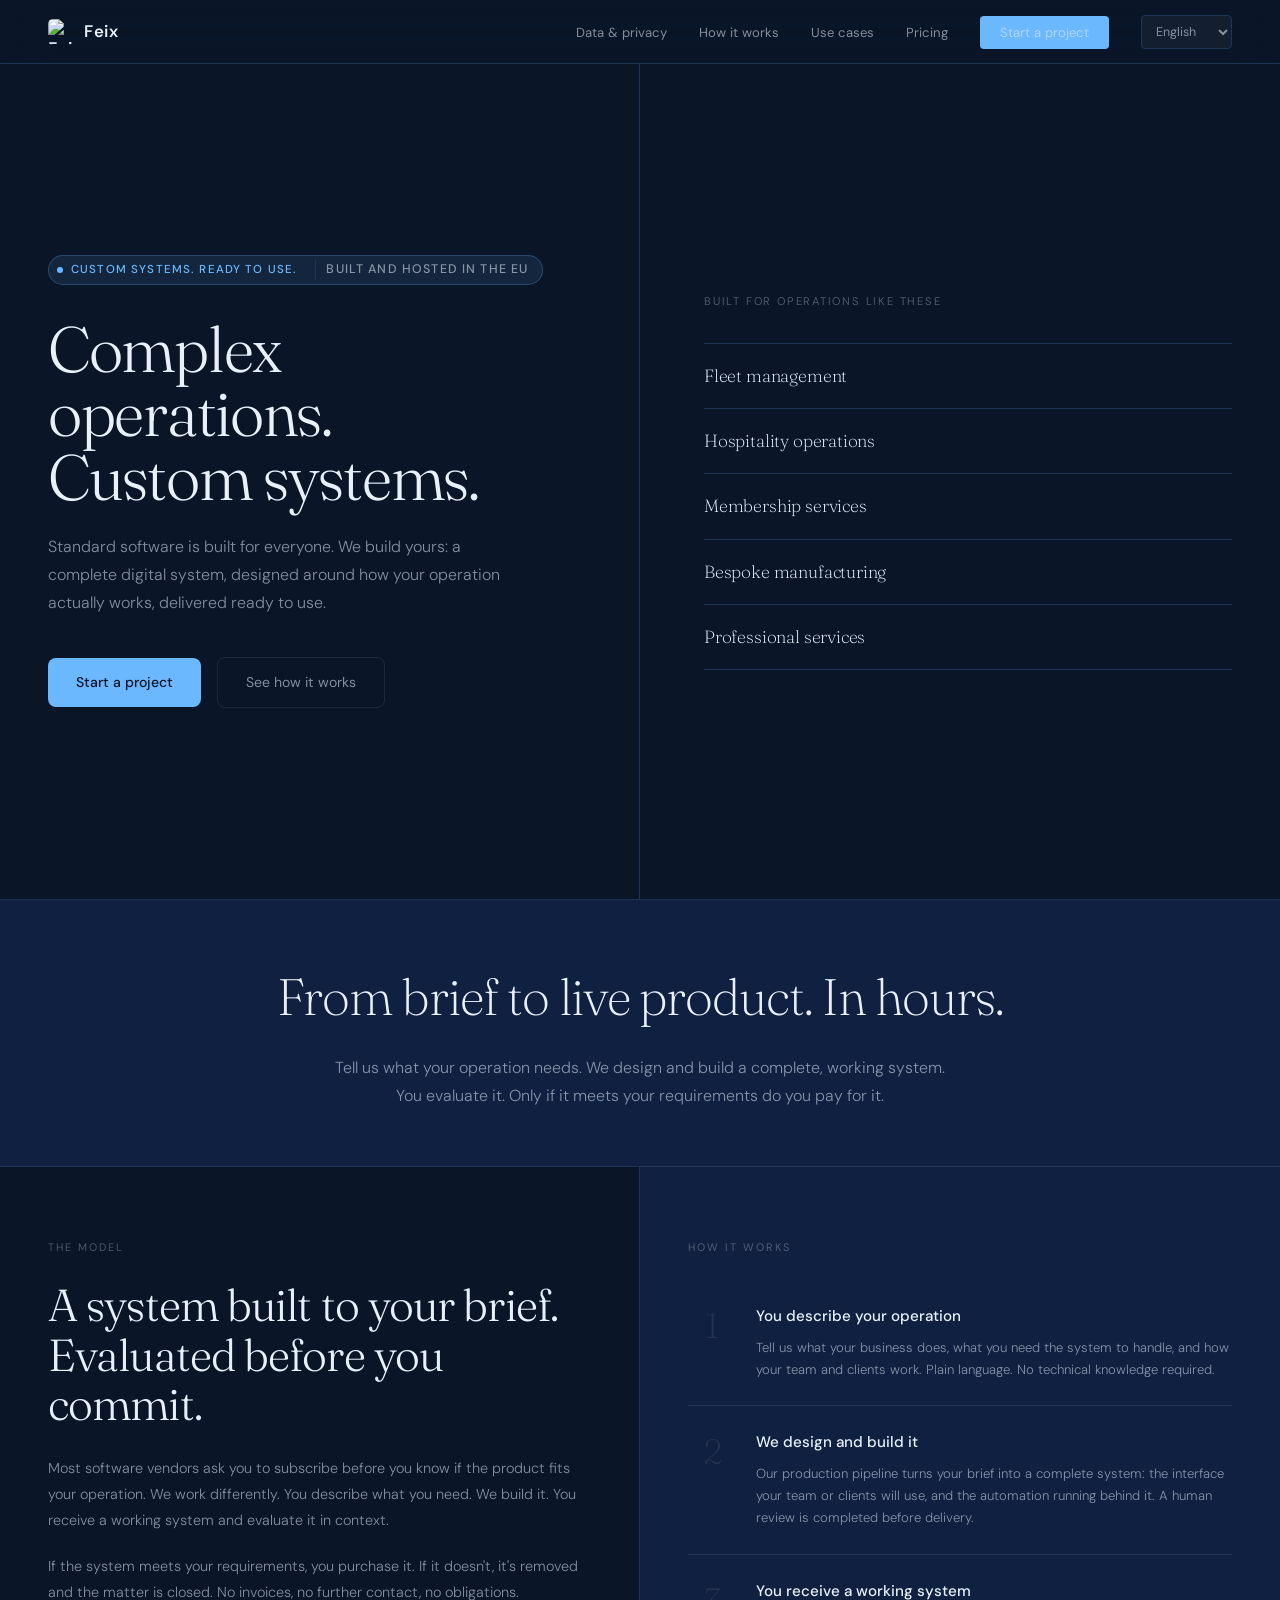
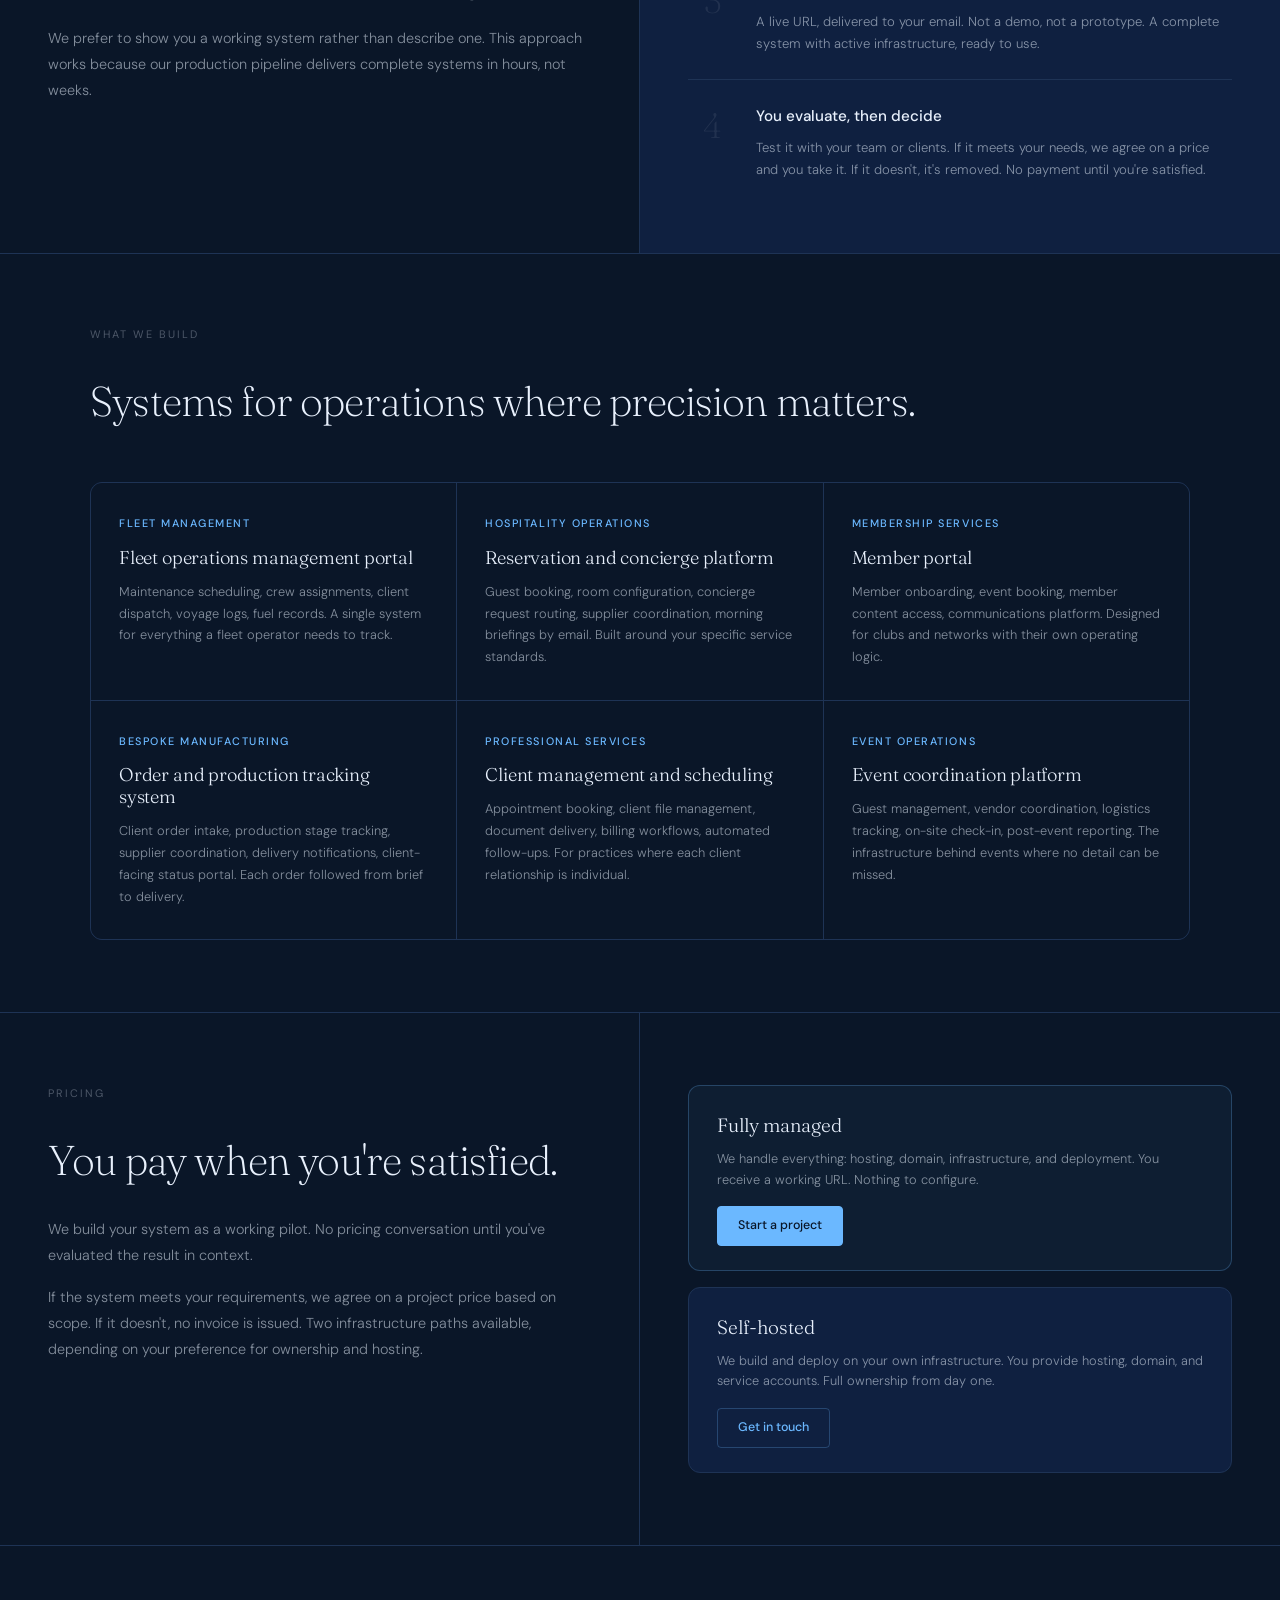
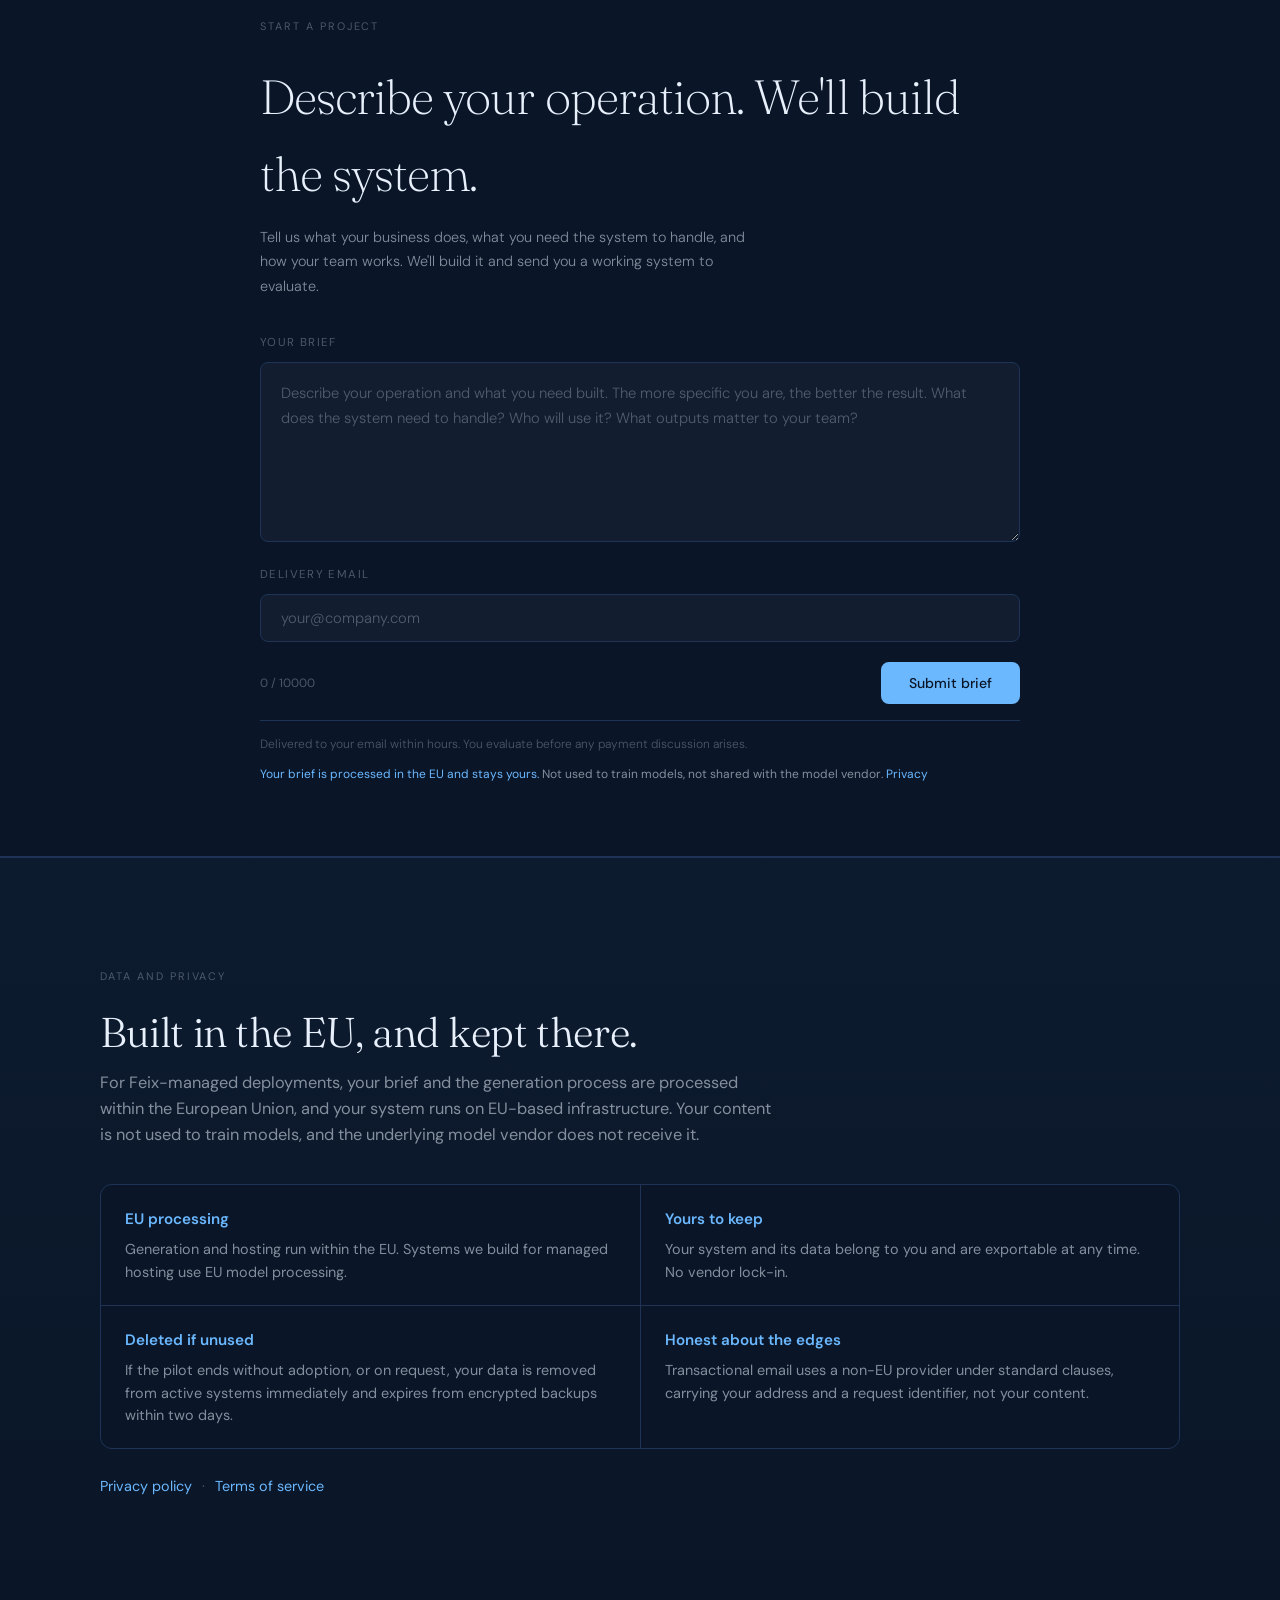
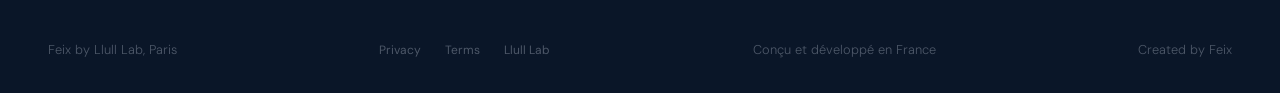
==== commit c3fa19af: "Emphasise EU data-residency at conversion: hero chip + brief-form privacy line" ====
--- a/index.html
+++ b/index.html
@@ -570,6 +570,7 @@
     <div class="hero-tag">
       <span class="hero-tag-dot"></span>
       <span data-i18n="heroTag">Custom systems. Ready to use.</span>
+      <span style="margin-left:10px;padding-left:10px;border-left:1px solid var(--border);color:var(--text-2);font-size:0.78rem">Built and hosted in the EU</span>
     </div>
     <h1 data-i18n-html="heroH1">Complex operations.<br>Custom systems.</h1>
     <p class="hero-sub" data-i18n="heroSub">Standard software is built for everyone. We build yours: a complete digital system, designed around how your operation actually works, delivered ready to use.</p>
@@ -744,6 +745,7 @@
       </button>
     </div>
     <p style="margin-top:16px;font-size:0.75rem;color:var(--text-3);font-weight:300;border-top:1px solid var(--border);padding-top:14px" data-i18n="briefNote">Delivered to your email within hours. You evaluate before any payment discussion arises.</p>
+    <p style="margin-top:10px;font-size:0.75rem;color:var(--text-2);font-weight:400"><span style="color:var(--accent)">Your brief is processed in the EU and stays yours.</span> Not used to train models, not shared with the model vendor. <a href="https://feix.app/privacy/" style="color:var(--accent)">Privacy</a></p>
   </div>
 </section>
 
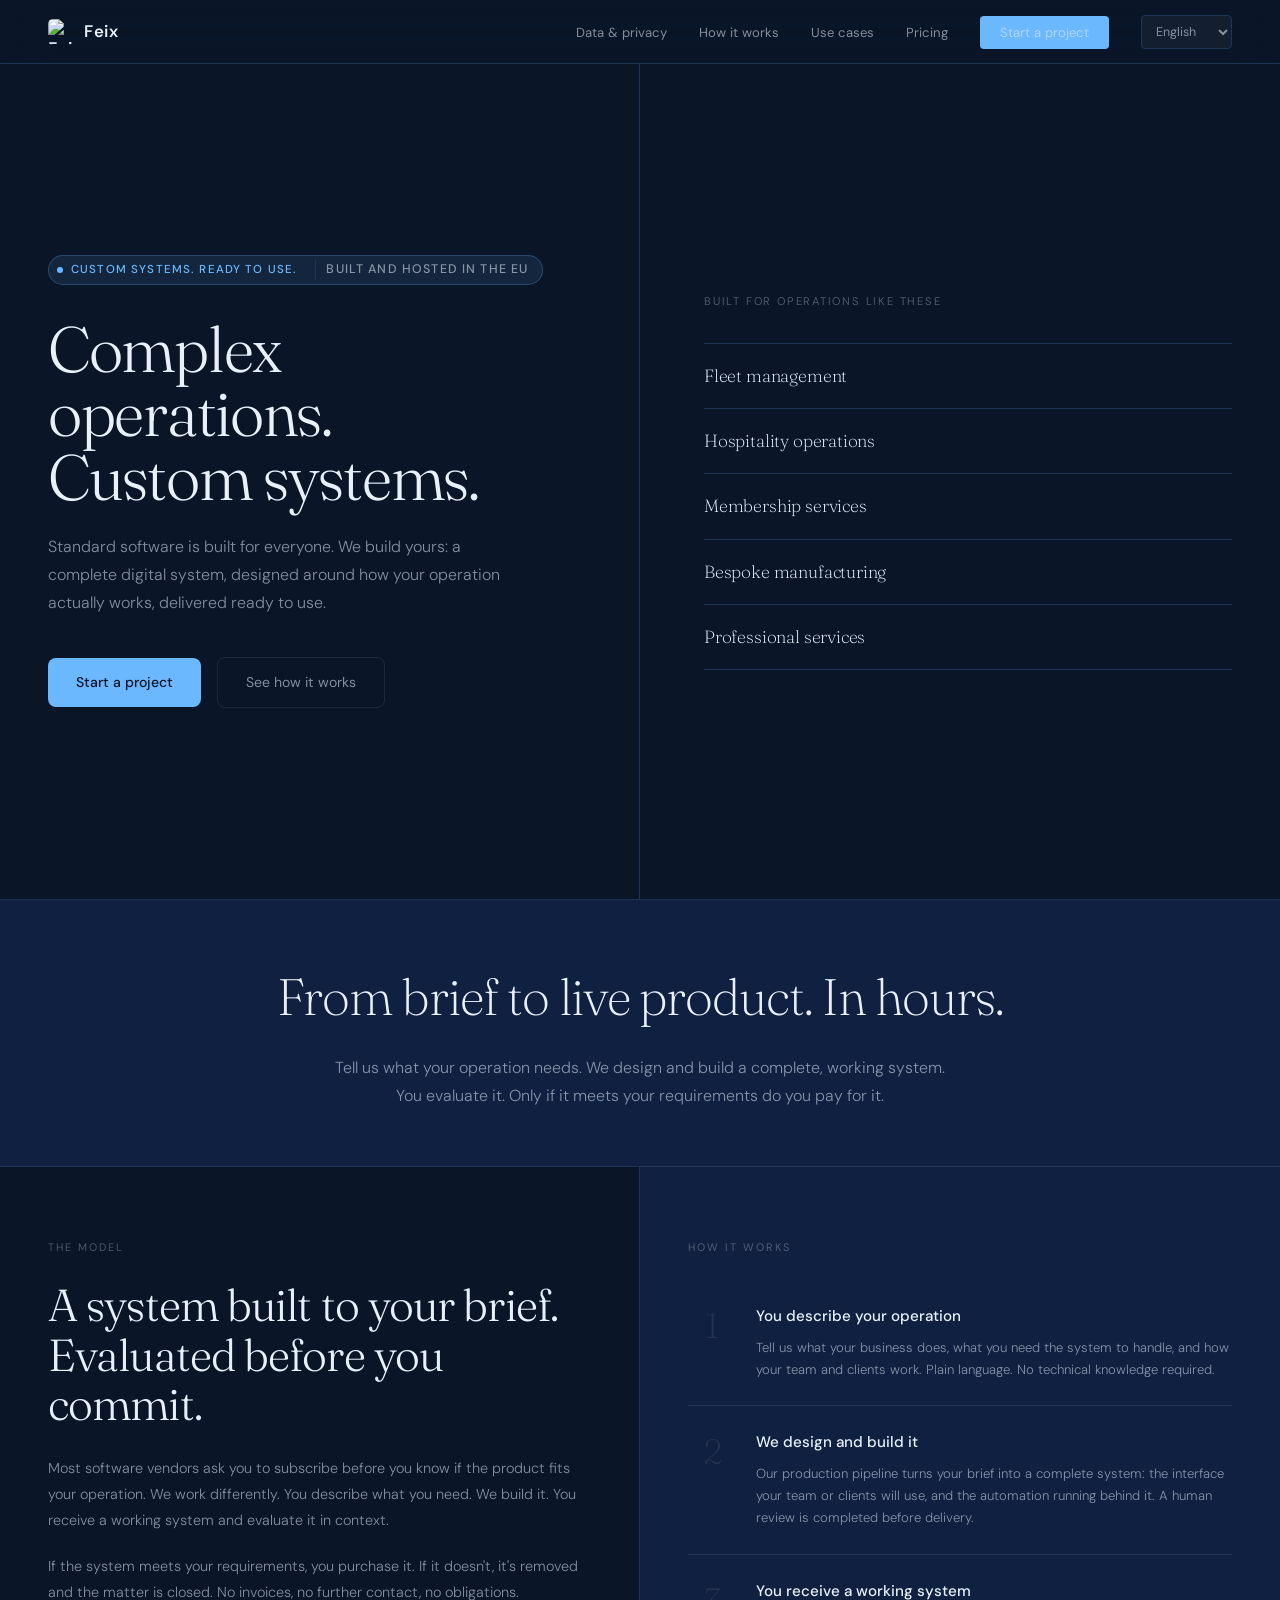
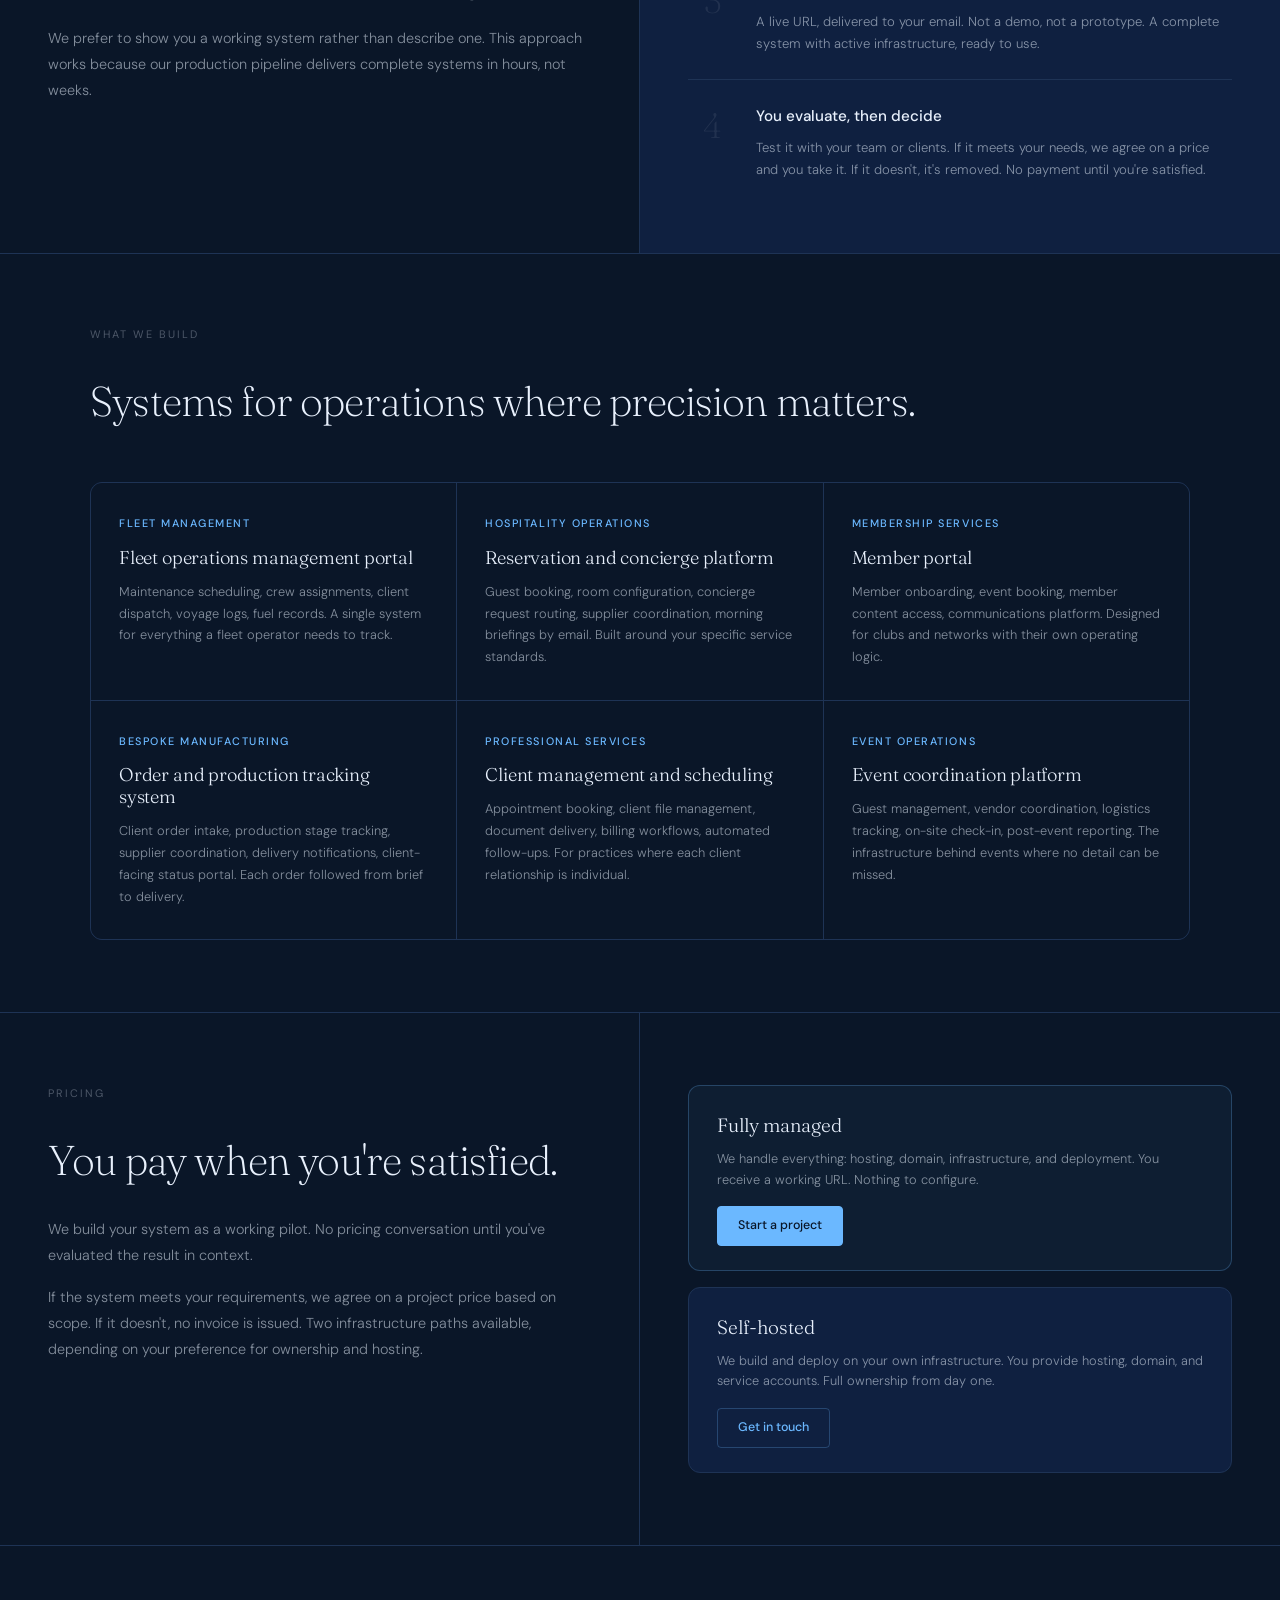
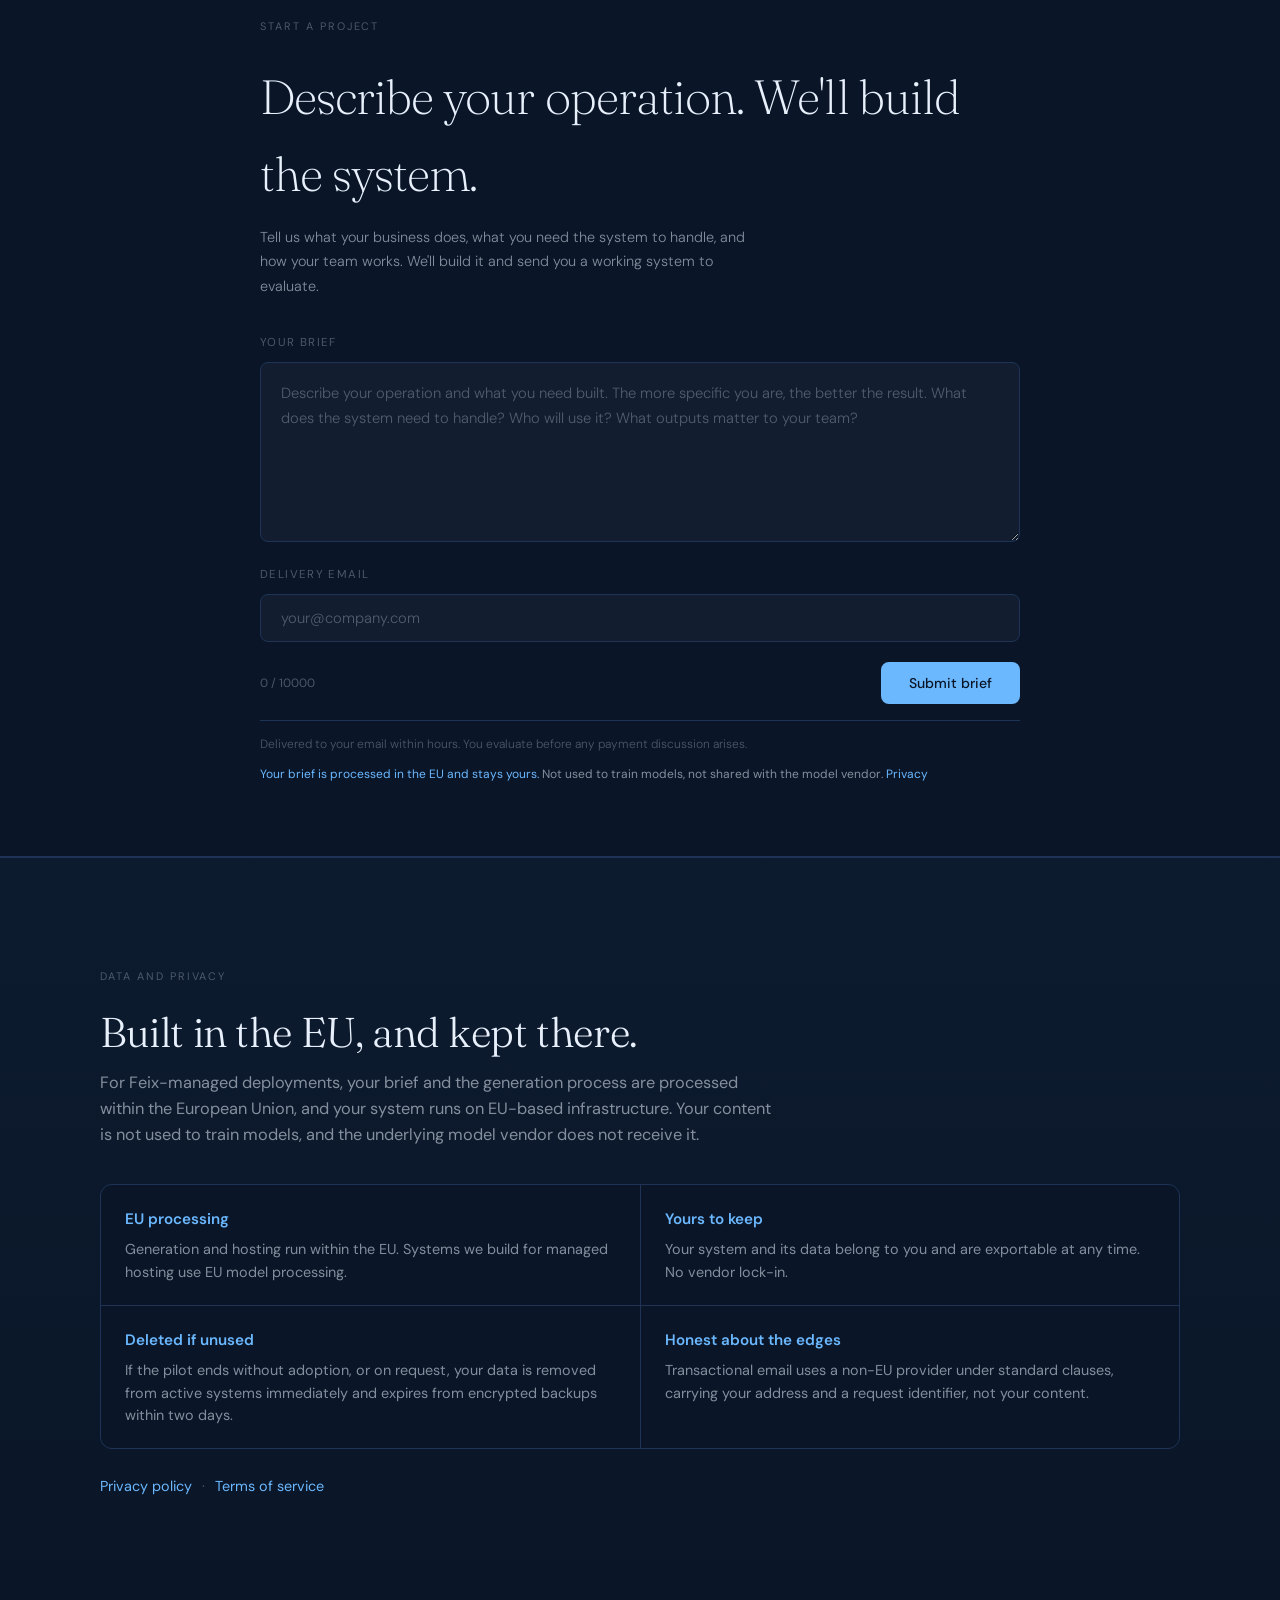
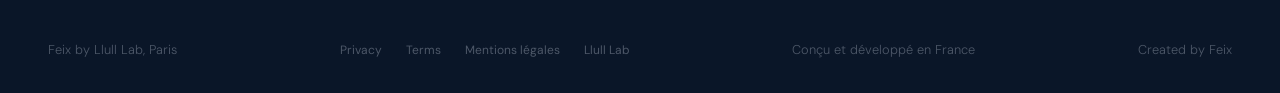
==== commit 9c237367: "Add Mentions légales (LCEN, FR+EN); footer link on all pages; remove draft-review stamps - mentions-" ====
--- a/index.html
+++ b/index.html
@@ -842,6 +842,7 @@
     <div class="footer-links">
       <a href="https://feix.app/privacy/">Privacy</a>
       <a href="https://feix.app/terms/">Terms</a>
+      <a href="https://feix.app/mentions-legales/">Mentions légales</a>
       <a href="https://llulllab.com" target="_blank" rel="noopener">Llull Lab</a>
     </div>
     <span class="footer-brand">Conçu et développé en France</span>
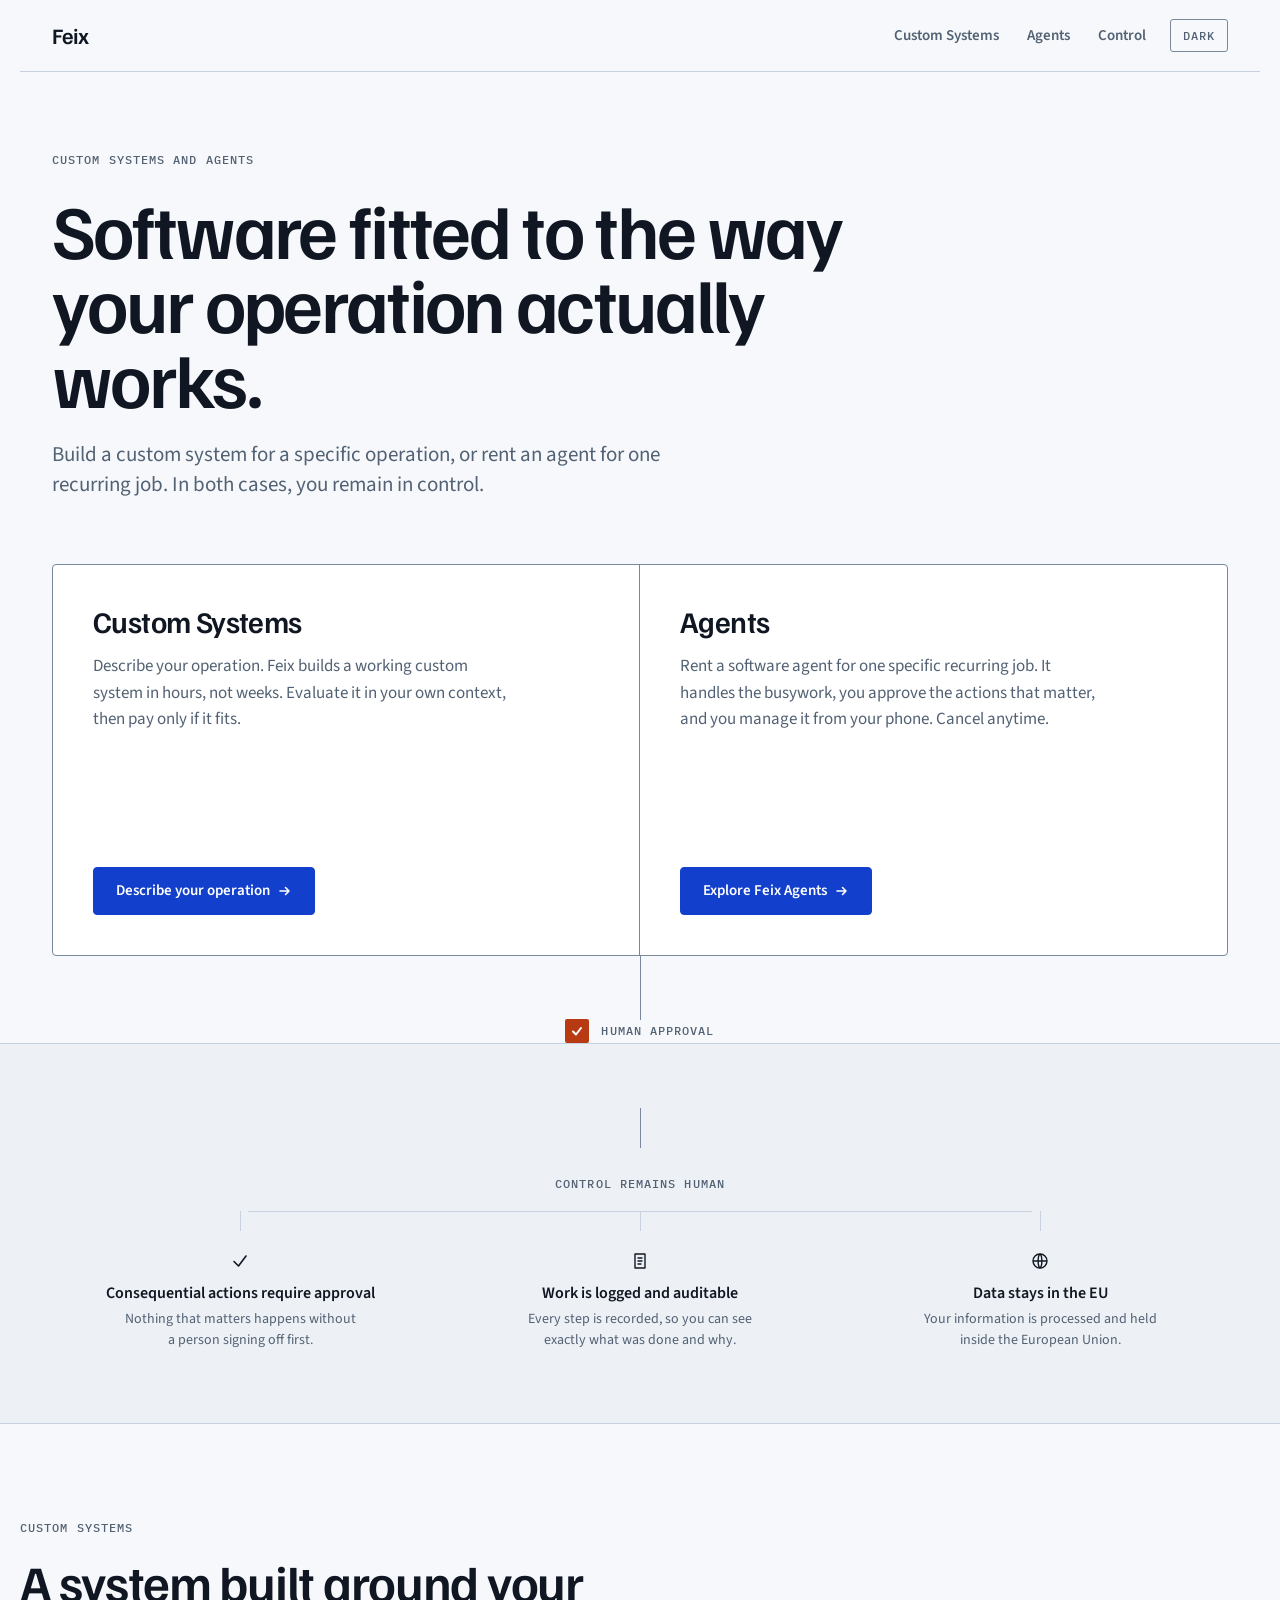
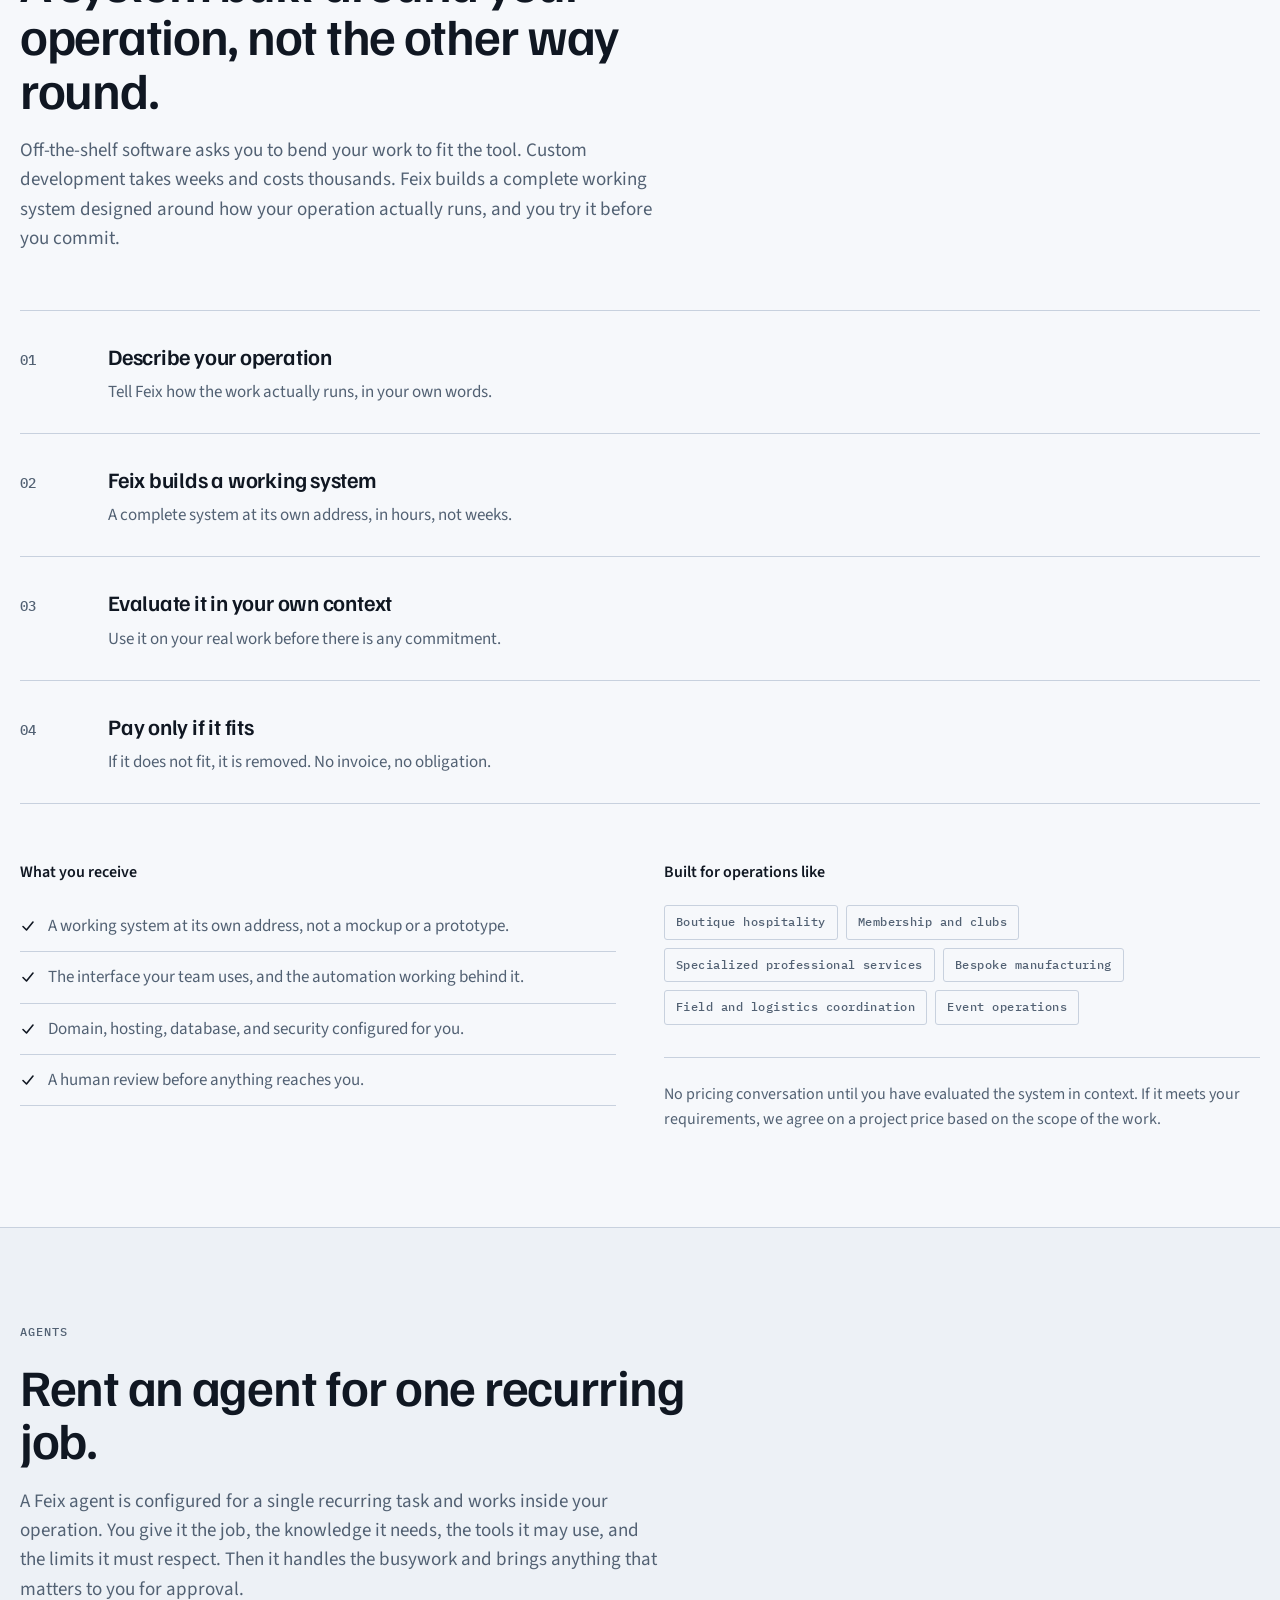
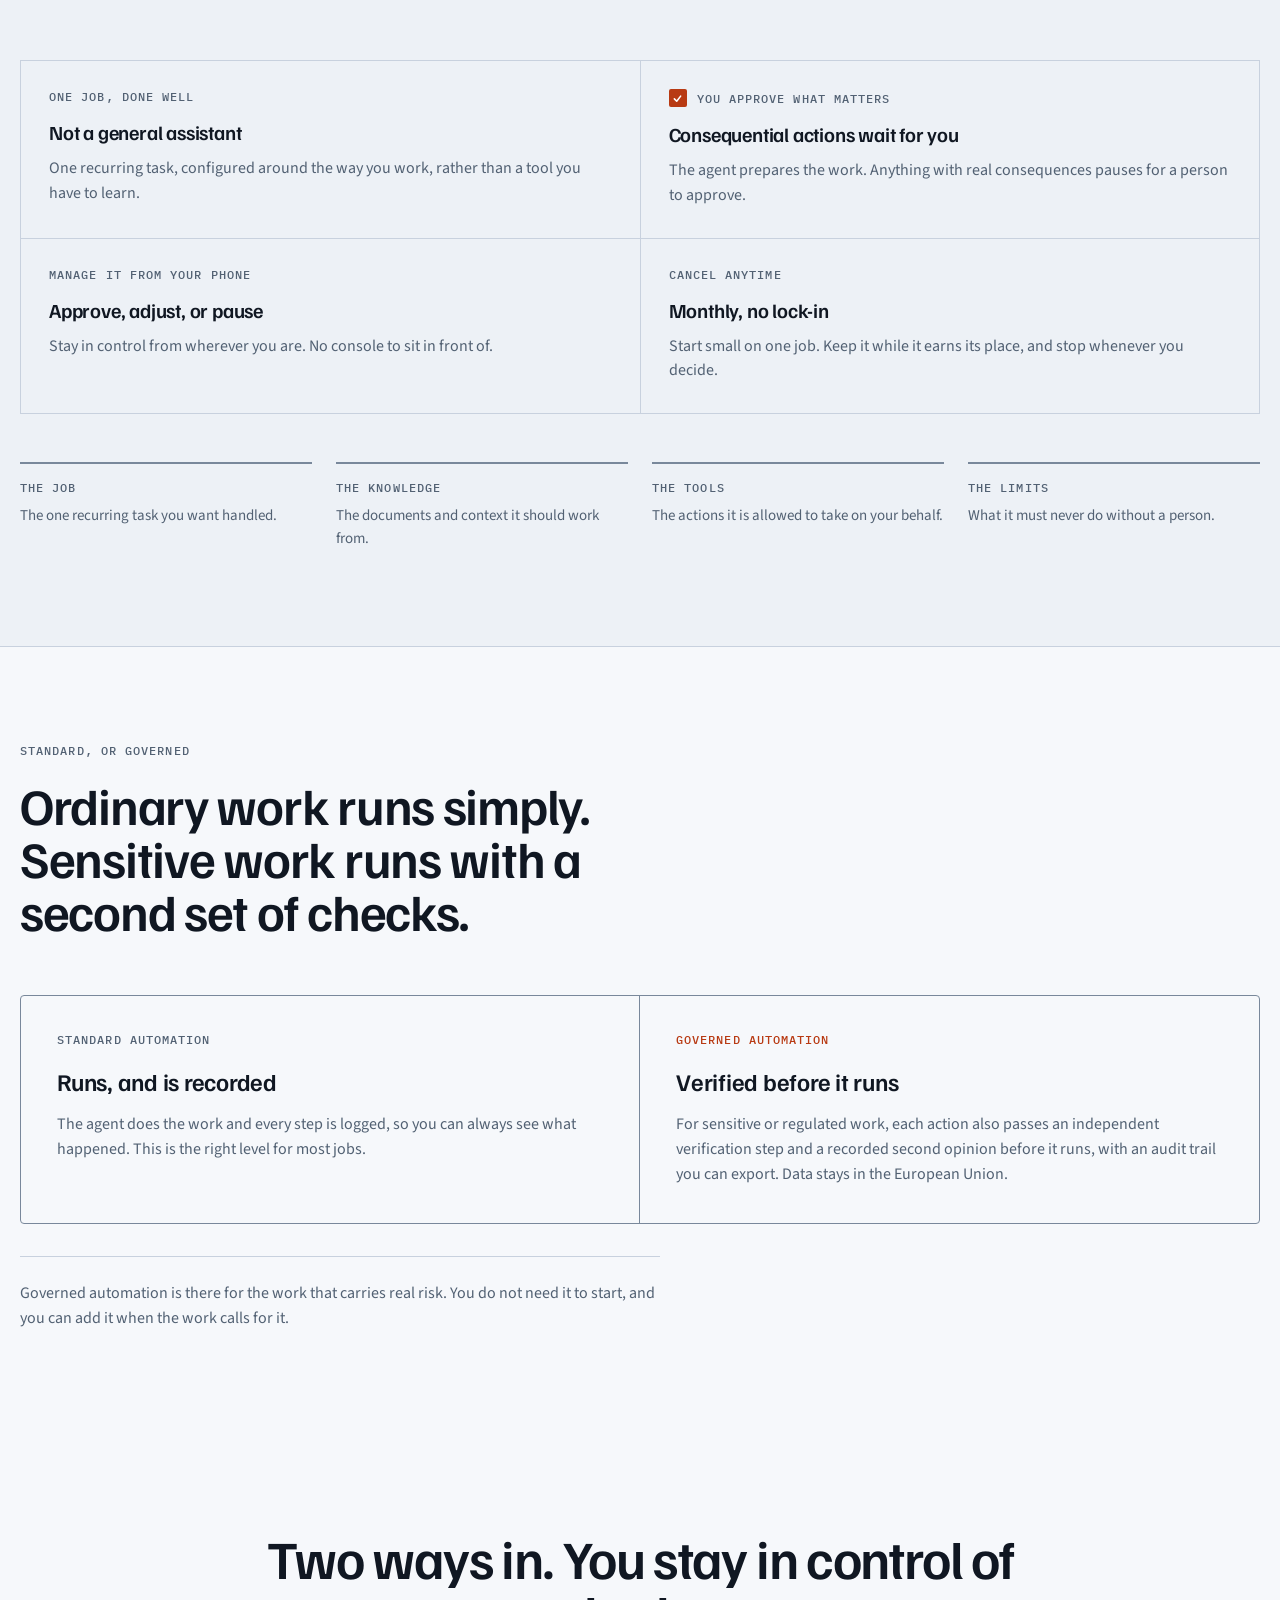
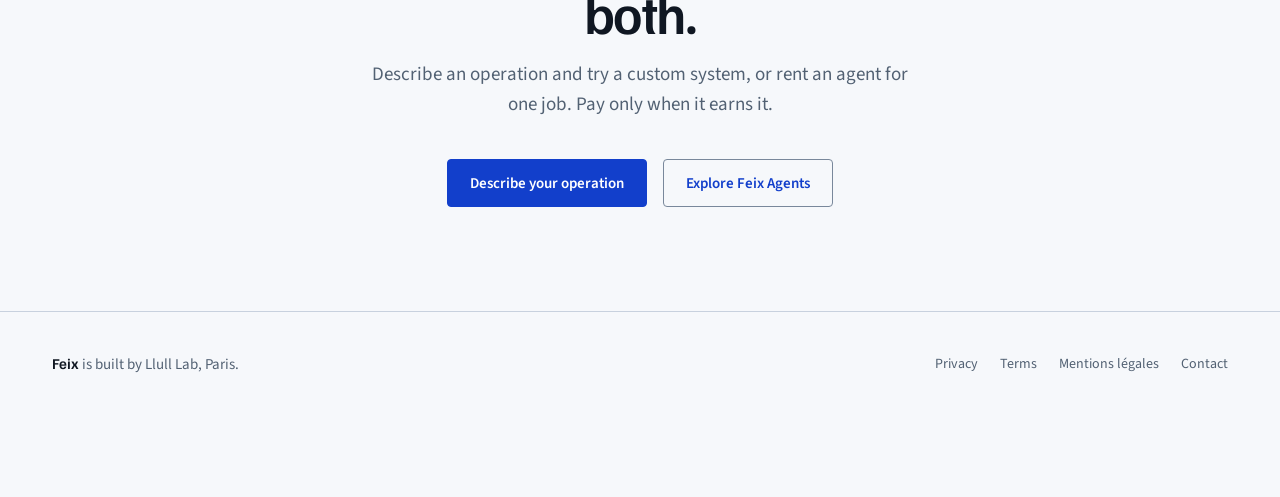
==== commit e36af4ee: "Redesign homepage: two equal modes (Custom Systems and Agents) with the human-approval trust model N" ====
--- a/index.html
+++ b/index.html
@@ -1,950 +1,440 @@
-<!DOCTYPE html>
-<html lang="en">
+<!doctype html>
+<html lang="en" data-theme="light">
 <head>
-<meta charset="UTF-8">
-<meta name="viewport" content="width=device-width, initial-scale=1.0">
-<title>Feix. Complex operations, custom systems.</title>
-<meta name="description" content="We build complete digital systems for complex operations. From brief to live product, in hours. You evaluate before you pay.">
+<meta charset="utf-8">
+<meta name="viewport" content="width=device-width, initial-scale=1">
+<title>Feix. Custom systems and agents.</title>
+<meta name="description" content="Feix builds a custom system for your operation, or rents you an agent for one recurring job. You stay in control of both.">
 <link rel="canonical" href="https://feix.app/">
-<link rel="icon" type="image/jpeg" href="https://feix.app/logo.jpg">
 <meta property="og:type" content="website">
 <meta property="og:url" content="https://feix.app/">
-<meta property="og:title" content="Feix. Complex operations, custom systems.">
-<meta property="og:description" content="We build complete digital systems for complex operations. From brief to live product, in hours. You evaluate before you pay.">
+<meta property="og:title" content="Feix">
+<meta property="og:description" content="Feix builds a custom system for your operation, or rents you an agent for one recurring job. You stay in control of both.">
 <meta property="og:image" content="https://feix.app/logo.jpg">
 <meta name="twitter:card" content="summary_large_image">
-<meta name="twitter:title" content="Feix. Complex operations, custom systems.">
-<meta name="twitter:description" content="We build complete digital systems for complex operations. From brief to live product, in hours. You evaluate before you pay.">
+<meta name="twitter:title" content="Feix. Custom systems and agents.">
+<meta name="twitter:description" content="Feix builds a custom system for your operation, or rents you an agent for one recurring job. You stay in control of both.">
 <meta name="twitter:image" content="https://feix.app/logo.jpg">
 <link rel="preconnect" href="https://fonts.googleapis.com">
 <link rel="preconnect" href="https://fonts.gstatic.com" crossorigin>
-<link href="https://fonts.googleapis.com/css2?family=Fraunces:ital,wght@0,200;0,300;0,400;1,200;1,300;1,400&family=DM+Sans:wght@300;400;500;600&display=swap" rel="stylesheet">
+<link href="https://fonts.googleapis.com/css2?family=Familjen+Grotesk:wght@500;600&family=IBM+Plex+Mono:wght@500&family=Source+Sans+3:wght@400;600&display=swap" rel="stylesheet">
 <style>
-*,*::before,*::after{box-sizing:border-box;margin:0;padding:0}
-
 :root{
-  --navy:#0a1628;
-  --navy-mid:#0f2040;
-  --navy-light:#16335a;
-  --border:#1e3355;
-  --border-light:rgba(255,255,255,0.08);
-  --text-1:#e8f0fc;
-  --text-2:rgba(232,240,252,0.55);
-  --text-3:rgba(232,240,252,0.30);
-  --accent:#6bb8ff;
-  --accent-warm:#e8c97a;
-  --accent-dim:rgba(107,184,255,0.10);
-  --accent-border:rgba(107,184,255,0.25);
-  --green:#52d17c;
-  --green-dim:rgba(82,209,124,0.10);
-  --red:#f87171;
-  --r-sm:4px;
-  --r-md:8px;
-  --r-lg:12px;
-  --r-xl:16px;
+  --canvas:#F6F8FB; --surface:#EDF1F6; --raised:#FFFFFF;
+  --text-primary:#101722; --text-muted:#526173;
+  --action:#123FCB; --action-hover:#0D319F; --action-ink:#FFFFFF;
+  --approval:#B83A13;
+  --border:#C8D1DE; --border-strong:#79889B; --focus:#123FCB;
+  --overlay-shadow:0 16px 48px rgba(16,23,34,.14);
+  --ease:cubic-bezier(.22,1,.36,1);
 }
-
-html{scroll-behavior:smooth;font-size:16px}
-body{
-  font-family:'DM Sans',sans-serif;
-  background:var(--navy);
-  color:var(--text-1);
-  line-height:1.6;
-  overflow-x:hidden;
-  -webkit-font-smoothing:antialiased;
+:root[data-theme="dark"]{
+  --canvas:#0C1118; --surface:#141B24; --raised:#1B2531;
+  --text-primary:#F3F6FA; --text-muted:#AAB5C4;
+  --action:#8FAAFF; --action-hover:#AEC0FF; --action-ink:#09101D;
+  --approval:#FF9361;
+  --border:#334050; --border-strong:#68788C; --focus:#A8B9FF;
+  --overlay-shadow:0 16px 48px rgba(0,0,0,.40);
 }
-::selection{background:var(--accent-dim);color:var(--accent)}
-a{color:var(--accent);text-decoration:none}
-a:hover{text-decoration:underline}
-
-/* NAV */
-.nav{
-  position:fixed;top:0;left:0;right:0;z-index:100;
-  background:rgba(10,22,40,0.90);
-  backdrop-filter:blur(24px);-webkit-backdrop-filter:blur(24px);
-  border-bottom:1px solid var(--border);
-  padding:0 48px;
-  height:64px;
-  display:flex;align-items:center;justify-content:space-between;
+*{box-sizing:border-box;margin:0;padding:0}
+html{-webkit-text-size-adjust:100%;scroll-behavior:smooth}
+body{background:var(--canvas);color:var(--text-primary);
+  font-family:"Source Sans 3",system-ui,sans-serif;font-size:17px;line-height:1.55;font-weight:400;
+  -webkit-font-smoothing:antialiased;transition:background .18s var(--ease),color .18s var(--ease)}
+.wrap{max-width:1240px;margin:0 auto;padding:0 32px}
+h1,h2,h3{font-family:"Familjen Grotesk",system-ui,sans-serif;font-weight:600}
+.mono{font-family:"IBM Plex Mono",ui-monospace,monospace;font-weight:500;font-size:12px;
+  line-height:1.3;letter-spacing:.09em;text-transform:uppercase}
+a{color:var(--action)}
+:focus-visible{outline:3px solid var(--focus);outline-offset:2px}
+.btn{display:inline-flex;align-items:center;gap:8px;min-height:48px;padding:0 22px;border-radius:4px;
+  background:var(--action);color:var(--action-ink);font-family:"Source Sans 3",sans-serif;font-weight:600;
+  font-size:15px;border:1px solid var(--action);cursor:pointer;text-decoration:none;
+  transition:background .14s var(--ease),border-color .14s var(--ease)}
+.btn:hover{background:var(--action-hover);border-color:var(--action-hover)}
+.btn.ghost{background:transparent;color:var(--action);border-color:var(--border-strong)}
+.btn.ghost:hover{background:transparent;border-color:var(--action)}
+.btn svg{transition:transform .14s var(--ease)}
+.btn:hover svg{transform:translateX(3px)}
+
+/* nav */
+.nav{position:sticky;top:0;z-index:40;height:72px;display:flex;align-items:center;justify-content:space-between;
+  border-bottom:1px solid var(--border);background:var(--canvas)}
+.brand{font-family:"Familjen Grotesk",sans-serif;font-weight:600;font-size:22px;letter-spacing:-.01em}
+.nav-right{display:flex;align-items:center;gap:8px}
+.nav-links{display:flex;gap:28px;margin-right:16px}
+.nav-links a{color:var(--text-muted);text-decoration:none;font-weight:600;font-size:15px;
+  transition:color .14s var(--ease)}
+.nav-links a:hover{color:var(--text-primary)}
+.theme-btn{font-family:"IBM Plex Mono",monospace;font-weight:500;font-size:12px;letter-spacing:.09em;
+  text-transform:uppercase;color:var(--text-muted);background:none;border:1px solid var(--border-strong);
+  border-radius:3px;padding:8px 12px;cursor:pointer;transition:color .14s var(--ease),border-color .14s var(--ease)}
+.theme-btn:hover{color:var(--text-primary);border-color:var(--text-primary)}
+
+/* hero */
+.hero{padding-top:80px}
+.eyebrow{color:var(--text-muted);margin-bottom:24px}
+.hero h1{font-size:clamp(44px,6vw,76px);line-height:.98;letter-spacing:-.035em;max-width:920px}
+.hero .lede{font-size:21px;line-height:1.45;color:var(--text-muted);max-width:620px;margin-top:24px}
+
+/* plate */
+.plate{margin-top:64px;display:grid;grid-template-columns:1fr 1fr;border:1px solid var(--border-strong);
+  border-radius:4px;background:var(--raised);overflow:hidden}
+.half{padding:40px;min-height:390px;display:flex;flex-direction:column}
+.half:first-child{border-right:1px solid var(--border-strong)}
+.half h2{font-size:30px;line-height:1.08;letter-spacing:-.02em}
+.half p{margin-top:16px;color:var(--text-muted);max-width:420px}
+.half .cta{margin-top:auto;padding-top:32px}
+
+/* checkpoint spine */
+.spine{display:flex;flex-direction:column;align-items:center}
+.spine-line{width:1px;height:64px;background:var(--border-strong);transform-origin:top}
+.node{display:flex;align-items:center;gap:12px;margin-top:-1px}
+.sq{width:24px;height:24px;background:var(--approval);border-radius:2px;display:flex;align-items:center;
+  justify-content:center;flex:none}
+.sq svg{display:block}
+.node .mono{color:var(--text-muted)}
+
+/* trust */
+.trust{background:var(--surface);border-top:1px solid var(--border);border-bottom:1px solid var(--border);
+  padding:64px 0 72px}
+.trust .stem{width:1px;height:40px;background:var(--border-strong);margin:0 auto}
+.trust-label{text-align:center;color:var(--text-muted);margin:28px 0 40px}
+.claims{display:grid;grid-template-columns:repeat(3,1fr);gap:24px;position:relative}
+.claims::before{content:"";position:absolute;top:-20px;left:16.67%;right:16.67%;height:1px;background:var(--border)}
+.claim{position:relative;padding-top:20px;text-align:center}
+.claim::before{content:"";position:absolute;top:-20px;left:50%;width:1px;height:20px;background:var(--border)}
+.claim .ico{width:20px;height:20px;margin:0 auto 12px;color:var(--text-primary)}
+.claim h3{font-size:16px;line-height:1.25;font-weight:600;font-family:"Source Sans 3",sans-serif}
+.claim p{font-size:14px;line-height:1.5;color:var(--text-muted);margin-top:6px;max-width:240px;margin-left:auto;margin-right:auto}
+.edge-node{display:none}
+
+/* generic section */
+.section{padding:96px 0}
+.section .head{max-width:720px}
+.section .kicker{color:var(--text-muted);margin-bottom:20px}
+.section h2{font-size:clamp(32px,4vw,52px);line-height:1.04;letter-spacing:-.025em}
+.section .intro{font-size:19px;color:var(--text-muted);margin-top:20px;max-width:640px}
+
+/* steps */
+.steps{margin-top:56px;border-top:1px solid var(--border)}
+.step{display:grid;grid-template-columns:64px 1fr;gap:24px;padding:28px 0;border-bottom:1px solid var(--border);align-items:baseline}
+.step .n{font-family:"IBM Plex Mono",monospace;font-weight:500;font-size:14px;color:var(--text-muted)}
+.step h3{font-size:22px;letter-spacing:-.01em}
+.step p{color:var(--text-muted);margin-top:6px;max-width:560px}
+
+/* two-col facts */
+.facts{margin-top:56px;display:grid;grid-template-columns:1fr 1fr;gap:48px}
+.facts .col h3{font-size:16px;font-family:"Source Sans 3",sans-serif;font-weight:600;margin-bottom:16px}
+.facts ul{list-style:none}
+.facts li{padding:12px 0;border-bottom:1px solid var(--border);color:var(--text-muted);display:flex;gap:12px}
+.facts li svg{flex:none;margin-top:5px;color:var(--text-primary)}
+.tags{margin-top:20px;display:flex;flex-wrap:wrap;gap:8px}
+.tag{font-family:"IBM Plex Mono",monospace;font-weight:500;font-size:12px;letter-spacing:.04em;
+  color:var(--text-muted);border:1px solid var(--border);border-radius:3px;padding:7px 11px}
+.note{margin-top:32px;padding-top:24px;border-top:1px solid var(--border);color:var(--text-muted);max-width:640px;font-size:16px}
+
+/* agents band */
+.agents{background:var(--surface);border-top:1px solid var(--border);border-bottom:1px solid var(--border)}
+.mech{margin-top:56px;display:grid;grid-template-columns:repeat(2,1fr);gap:1px;background:var(--border);
+  border:1px solid var(--border)}
+.mech .cell{background:var(--surface);padding:28px 28px 30px}
+.mech .cell .mono{color:var(--text-muted);margin-bottom:12px;display:flex;align-items:center;gap:10px}
+.mech .cell h3{font-size:20px;letter-spacing:-.01em}
+.mech .cell p{color:var(--text-muted);margin-top:8px;font-size:16px}
+.mini-sq{width:18px;height:18px;background:var(--approval);border-radius:2px;display:inline-flex;
+  align-items:center;justify-content:center;flex:none}
+.config{margin-top:48px;display:grid;grid-template-columns:repeat(4,1fr);gap:24px}
+.config .c{border-top:2px solid var(--border-strong);padding-top:16px}
+.config .c .mono{color:var(--text-muted);margin-bottom:8px}
+.config .c p{font-size:15px;color:var(--text-muted)}
+
+/* governed */
+.gov{display:grid;grid-template-columns:1fr 1fr;gap:0;margin-top:56px;border:1px solid var(--border-strong);border-radius:4px;overflow:hidden}
+.gov .g{padding:36px}
+.gov .g:first-child{border-right:1px solid var(--border-strong)}
+.gov .g .mono{color:var(--text-muted);margin-bottom:16px}
+.gov .g h3{font-size:24px;letter-spacing:-.01em}
+.gov .g p{color:var(--text-muted);margin-top:12px;font-size:16px}
+.gov .g.governed .mono{color:var(--approval)}
+
+/* final cta */
+.final{text-align:center;padding:104px 0}
+.final h2{font-size:clamp(32px,4.4vw,54px);line-height:1.02;letter-spacing:-.03em;max-width:820px;margin:0 auto}
+.final p{color:var(--text-muted);font-size:19px;margin:20px auto 40px;max-width:560px}
+.final .pair{display:flex;gap:16px;justify-content:center;flex-wrap:wrap}
+
+/* footer */
+footer{border-top:1px solid var(--border);padding:40px 0 120px}
+.foot{display:flex;align-items:center;justify-content:space-between;gap:24px;flex-wrap:wrap}
+.foot .who{color:var(--text-muted);font-size:15px}
+.foot .who b{color:var(--text-primary);font-family:"Familjen Grotesk",sans-serif;font-weight:600}
+.foot-links{display:flex;gap:22px;flex-wrap:wrap}
+.foot-links a{color:var(--text-muted);text-decoration:none;font-size:14px}
+.foot-links a:hover{color:var(--text-primary)}
+
+/* mobile sticky */
+.sticky{display:none}
+
+/* motion */
+.reveal{opacity:0;transform:translateY(8px)}
+.reveal.in{opacity:1;transform:none;transition:opacity .28s var(--ease),transform .28s var(--ease)}
+.spine-line.in{animation:draw .42s var(--ease) both}
+.sq.anim{opacity:0}
+.sq.anim.in{animation:pop .16s var(--ease) both}
+@keyframes draw{from{transform:scaleY(0)}to{transform:scaleY(1)}}
+@keyframes pop{from{opacity:0;transform:scale(.6)}to{opacity:1;transform:scale(1)}}
+
+@media(max-width:900px){
+  .facts,.mech,.config{grid-template-columns:1fr}
+  .config{gap:20px}
+  .gov{grid-template-columns:1fr}
+  .gov .g:first-child{border-right:none;border-bottom:1px solid var(--border-strong)}
 }
-.nav-logo{
-  font-family:'DM Sans',sans-serif;font-weight:600;font-size:1.05rem;
-  letter-spacing:0.04em;color:var(--text-1);
-  display:flex;align-items:center;gap:10px;
+@media(max-width:720px){
+  .wrap{padding:0 16px}
+  .nav-links{display:none}
+  .hero{padding-top:48px}
+  .section{padding:64px 0}
+  .plate{grid-template-columns:1fr}
+  .half{min-height:0;padding:28px}
+  .half:first-child{border-right:none;border-bottom:1px solid var(--border-strong)}
+  .spine{display:none}
+  .trust .stem{display:none}
+  .claims{grid-template-columns:1fr;gap:0;padding-left:36px}
+  .claims::before{display:none}
+  .claim{text-align:left;padding:20px 0}
+  .claim .ico{margin:0 0 10px}
+  .claim p{margin-left:0;max-width:none}
+  .claim::before{left:-20px;top:0;height:100%}
+  .edge-node{display:flex;align-items:center;gap:12px;margin:4px 0 4px 16px}
+  .step{grid-template-columns:1fr;gap:4px}
+  .step .n{margin-bottom:4px}
+  body{padding-bottom:76px}
+  .sticky{display:flex;position:fixed;bottom:0;left:0;right:0;z-index:50;gap:10px;padding:12px 16px;
+    background:var(--canvas);border-top:1px solid var(--border)}
+  .sticky .btn{flex:1;justify-content:center;min-height:46px}
 }
-.nav-logo-mark{
-  width:26px;height:26px;border-radius:5px;overflow:hidden;
+@media(prefers-reduced-motion:reduce){
+  *{animation:none!important;transition:none!important;scroll-behavior:auto!important}
+  .reveal{opacity:1;transform:none}.sq.anim{opacity:1}
 }
-.nav-logo-mark img{width:100%;height:100%;object-fit:cover;display:block}
-.nav-links{display:flex;gap:32px;align-items:center;list-style:none}
-.nav-links a{
-  font-size:0.82rem;color:var(--text-2);font-weight:400;
-  transition:color 200ms ease;
-}
-.nav-links a:hover{color:var(--text-1);text-decoration:none}
-.nav-cta{
-  font-size:0.82rem;font-weight:500;
-  background:var(--accent);color:var(--navy);
-  border:none;border-radius:var(--r-sm);
-  padding:8px 20px;cursor:pointer;
-  transition:opacity 200ms ease,transform 200ms ease;
-  text-decoration:none;
-}
-.nav-cta:hover{opacity:0.88;transform:translateY(-1px);text-decoration:none}
-.ui-lang-select{font-family:'DM Sans',sans-serif;font-size:0.78rem;font-weight:400;color:var(--text-2);background:rgba(255,255,255,0.04);border:1px solid var(--border);border-radius:var(--r-sm);padding:7px 10px;cursor:pointer;outline:none;transition:border-color 200ms ease,color 200ms ease}
-.ui-lang-select:hover,.ui-lang-select:focus{border-color:var(--accent-border);color:var(--text-1)}
-.ui-lang-select option{background:#0d1e35;color:var(--text-1)}
-@media(max-width:1023px){.nav-links .ui-lang-select{font-size:1rem}}
-
-.hamburger{
-  display:none;background:none;border:none;cursor:pointer;
-  width:44px;height:44px;flex-direction:column;align-items:center;justify-content:center;gap:5px;
-}
-.hamburger span{display:block;width:22px;height:2px;background:var(--text-2);border-radius:2px;transition:all 300ms ease}
-.hamburger.active span:nth-child(1){transform:translateY(7px) rotate(45deg)}
-.hamburger.active span:nth-child(2){opacity:0}
-.hamburger.active span:nth-child(3){transform:translateY(-7px) rotate(-45deg)}
-
-/* HERO */
-.hero{
-  padding:64px 0 0;
-  min-height:100vh;
-  display:grid;
-  grid-template-columns:1fr 1fr;
-  border-bottom:1px solid var(--border);
-}
-.hero-left{
-  padding:80px 64px 80px 48px;
-  display:flex;flex-direction:column;justify-content:center;
-  border-right:1px solid var(--border);
-}
-.hero-tag{
-  display:inline-flex;align-items:center;gap:8px;
-  background:var(--accent-dim);border:1px solid var(--accent-border);
-  border-radius:999px;padding:4px 14px 4px 8px;
-  font-size:0.72rem;font-weight:500;letter-spacing:0.1em;text-transform:uppercase;
-  color:var(--accent);margin-bottom:32px;width:fit-content;
-}
-.hero-tag-dot{width:6px;height:6px;border-radius:50%;background:var(--accent);animation:pulse 2s ease-in-out infinite}
-@keyframes pulse{0%,100%{opacity:1;transform:scale(1)}50%{opacity:0.4;transform:scale(1.5)}}
-
-.hero h1{
-  font-family:'Fraunces',serif;
-  font-weight:300;font-size:clamp(2.8rem,5vw,4.5rem);
-  line-height:1.0;letter-spacing:-0.02em;
-  margin-bottom:24px;color:var(--text-1);
-}
-.hero-sub{
-  font-size:1rem;color:var(--text-2);
-  line-height:1.75;margin-bottom:40px;font-weight:300;max-width:44ch;
-}
-.hero-actions{display:flex;gap:16px;flex-wrap:wrap;align-items:center}
-.btn-primary{
-  display:inline-flex;align-items:center;gap:10px;
-  font-family:'DM Sans',sans-serif;font-size:0.88rem;font-weight:500;
-  background:var(--accent);color:var(--navy);border:none;border-radius:var(--r-md);
-  padding:13px 28px;cursor:pointer;text-decoration:none;
-  transition:opacity 200ms ease,transform 200ms ease;
-}
-.btn-primary:hover{opacity:0.88;transform:translateY(-1px);text-decoration:none}
-.btn-outline{
-  display:inline-flex;align-items:center;gap:10px;
-  font-size:0.88rem;font-weight:400;
-  color:var(--text-2);border:1px solid var(--border-light);border-radius:var(--r-md);
-  padding:13px 28px;cursor:pointer;text-decoration:none;
-  transition:all 200ms ease;
-}
-.btn-outline:hover{border-color:rgba(255,255,255,0.2);color:var(--text-1);text-decoration:none}
-
-.hero-right{
-  display:flex;flex-direction:column;justify-content:center;
-  padding:80px 48px 80px 64px;
-}
-.hero-right-label{
-  font-size:0.7rem;letter-spacing:0.16em;text-transform:uppercase;
-  color:var(--text-3);margin-bottom:32px;font-weight:400;
-}
-.industry-list{list-style:none;display:flex;flex-direction:column;gap:0}
-.industry-item{
-  padding:18px 0;
-  border-bottom:1px solid var(--border);
-  display:flex;align-items:center;justify-content:space-between;
-  gap:16px;transition:background 200ms ease;
-}
-.industry-item:first-child{border-top:1px solid var(--border)}
-.industry-name{
-  font-family:'Fraunces',serif;font-weight:200;
-  font-size:1.1rem;color:var(--text-1);letter-spacing:-0.01em;
-}
-.industry-example{
-  font-size:0.74rem;color:var(--text-3);font-weight:300;
-  text-align:right;max-width:22ch;line-height:1.4;
-}
-
-/* PROMISE BANNER */
-.promise{
-  background:var(--navy-mid);
-  border-bottom:1px solid var(--border);
-  padding:56px 48px;
-  text-align:center;
-}
-.promise h2{
-  font-family:'Fraunces',serif;font-weight:200;
-  font-size:clamp(1.8rem,4vw,3.2rem);letter-spacing:-0.02em;
-  color:var(--text-1);margin-bottom:16px;
-}
-.promise p{font-size:1rem;color:var(--text-2);max-width:56ch;margin:0 auto;line-height:1.75;font-weight:300}
-
-/* OFFER SECTION */
-.offer{
-  display:grid;grid-template-columns:1fr 1fr;
-  border-bottom:1px solid var(--border);
-}
-.offer-left{
-  padding:72px 48px;border-right:1px solid var(--border);
-}
-.offer-right{
-  padding:72px 48px;
-  background:var(--navy-mid);
-}
-.section-label{
-  font-size:0.68rem;letter-spacing:0.18em;text-transform:uppercase;
-  color:var(--text-3);font-weight:400;margin-bottom:24px;display:block;
-}
-.offer-left h2{
-  font-family:'Fraunces',serif;font-weight:300;
-  font-size:clamp(2rem,3.5vw,2.8rem);line-height:1.1;letter-spacing:-0.02em;
-  margin-bottom:28px;color:var(--text-1);
-}
-.offer-left p{font-size:0.9rem;color:var(--text-2);line-height:1.8;font-weight:300;margin-bottom:20px}
-.offer-left p:last-child{margin-bottom:0}
-
-.offer-steps{display:flex;flex-direction:column;gap:0}
-.offer-step{
-  display:flex;gap:20px;align-items:flex-start;
-  padding:24px 0;border-bottom:1px solid var(--border);
-}
-.offer-step:last-child{border-bottom:none;padding-bottom:0}
-.offer-step-num{
-  font-family:'Fraunces',serif;font-weight:200;
-  font-size:2.2rem;color:var(--border-light);line-height:1;flex-shrink:0;
-  width:48px;text-align:center;padding-top:4px;
-}
-.offer-step-body h3{
-  font-family:'DM Sans',sans-serif;font-weight:500;
-  font-size:0.95rem;margin-bottom:8px;color:var(--text-1);
-}
-.offer-step-body p{font-size:0.82rem;color:var(--text-2);line-height:1.7;font-weight:300}
-
-/* USE CASES */
-.usecases{padding:72px 48px;border-bottom:1px solid var(--border)}
-.usecases-inner{max-width:1100px;margin:0 auto}
-.usecases h2{
-  font-family:'Fraunces',serif;font-weight:200;
-  font-size:clamp(1.8rem,3.5vw,2.6rem);letter-spacing:-0.02em;
-  color:var(--text-1);margin-bottom:48px;margin-top:24px;
-}
-.usecase-grid{
-  display:grid;grid-template-columns:repeat(3,1fr);gap:1px;
-  background:var(--border);border:1px solid var(--border);
-  border-radius:var(--r-lg);overflow:hidden;
-}
-.usecase-card{
-  background:var(--navy);padding:32px 28px;
-  transition:background 200ms ease;
-}
-.usecase-card:hover{background:var(--navy-mid)}
-.usecase-industry{
-  font-size:0.68rem;letter-spacing:0.14em;text-transform:uppercase;
-  color:var(--accent);font-weight:500;margin-bottom:14px;
-}
-.usecase-card h3{
-  font-family:'Fraunces',serif;font-weight:300;
-  font-size:1.15rem;letter-spacing:-0.01em;
-  margin-bottom:12px;color:var(--text-1);line-height:1.2;
-}
-.usecase-card p{font-size:0.8rem;color:var(--text-2);line-height:1.7;font-weight:300}
-
-/* PRICING */
-.pricing{
-  display:grid;grid-template-columns:1fr 1fr;
-  border-bottom:1px solid var(--border);
-}
-.pricing-intro{padding:72px 48px;border-right:1px solid var(--border)}
-.pricing-intro h2{
-  font-family:'Fraunces',serif;font-weight:200;
-  font-size:clamp(1.8rem,3.5vw,2.6rem);letter-spacing:-0.02em;
-  color:var(--text-1);margin-bottom:24px;margin-top:24px;
-}
-.pricing-intro p{font-size:0.9rem;color:var(--text-2);line-height:1.8;font-weight:300;margin-bottom:16px}
-.pricing-cards{padding:72px 48px;display:flex;flex-direction:column;gap:16px;justify-content:center}
-.pricing-card{
-  background:var(--navy-mid);border:1px solid var(--border);
-  border-radius:var(--r-lg);padding:24px 28px;
-}
-.pricing-card.featured{border-color:var(--accent-border);background:rgba(107,184,255,0.05)}
-.pricing-card-name{font-family:'Fraunces',serif;font-weight:300;font-size:1.2rem;margin-bottom:8px;color:var(--text-1)}
-.pricing-card-desc{font-size:0.8rem;color:var(--text-2);line-height:1.6;font-weight:300;margin-bottom:16px}
-.pricing-card-cta{
-  font-size:0.78rem;font-weight:500;
-  color:var(--accent);border:1px solid var(--accent-border);
-  border-radius:var(--r-sm);padding:9px 20px;
-  display:inline-flex;cursor:pointer;text-decoration:none;
-  transition:all 200ms ease;
-}
-.pricing-card-cta:hover{background:var(--accent-dim);text-decoration:none}
-.pricing-card.featured .pricing-card-cta{background:var(--accent);color:var(--navy);border-color:var(--accent)}
-.pricing-card.featured .pricing-card-cta:hover{opacity:0.88}
-
-/* BRIEF FORM */
-.brief-outer{padding:72px 48px;border-bottom:1px solid var(--border)}
-.brief-inner{max-width:760px;margin:0 auto}
-.brief-inner h2{
-  font-family:'Fraunces',serif;font-weight:200;
-  font-size:clamp(2rem,4vw,3rem);letter-spacing:-0.02em;
-  color:var(--text-1);margin-bottom:12px;margin-top:24px;
-}
-.brief-inner .sub{
-  font-size:0.9rem;color:var(--text-2);line-height:1.7;font-weight:300;
-  margin-bottom:36px;max-width:50ch;
-}
-.form-group{margin-bottom:16px}
-.form-group label{
-  display:block;font-size:0.72rem;letter-spacing:0.12em;text-transform:uppercase;
-  color:var(--text-3);font-weight:400;margin-bottom:10px;
-}
-.form-textarea{
-  width:100%;min-height:180px;resize:vertical;
-  background:rgba(255,255,255,0.03);border:1px solid var(--border);
-  border-radius:var(--r-md);padding:18px 20px;
-  font-family:'DM Sans',sans-serif;font-size:0.92rem;
-  color:var(--text-1);line-height:1.7;font-weight:300;
-  transition:border-color 250ms ease;
-}
-.form-textarea::placeholder{color:var(--text-3)}
-.form-textarea:focus{outline:none;border-color:var(--accent-border)}
-.form-input{
-  width:100%;
-  background:rgba(255,255,255,0.03);border:1px solid var(--border);
-  border-radius:var(--r-md);padding:13px 20px;
-  font-family:'DM Sans',sans-serif;font-size:0.92rem;
-  color:var(--text-1);font-weight:300;
-  transition:border-color 250ms ease;
-}
-.form-input::placeholder{color:var(--text-3)}
-.form-input:focus{outline:none;border-color:var(--accent-border)}
-.form-footer{
-  display:flex;align-items:center;justify-content:space-between;
-  margin-top:20px;flex-wrap:wrap;gap:12px;
-}
-.form-note{font-size:0.75rem;color:var(--text-3);font-weight:300}
-.char-count{font-size:0.75rem;color:var(--text-3)}
-
-.btn-submit{
-  display:inline-flex;align-items:center;gap:8px;
-  font-family:'DM Sans',sans-serif;font-size:0.88rem;font-weight:500;
-  background:var(--accent);color:var(--navy);border:none;border-radius:var(--r-md);
-  padding:12px 28px;cursor:pointer;
-  transition:opacity 200ms ease,transform 200ms ease;
-}
-.btn-submit:hover{opacity:0.88;transform:translateY(-1px)}
-.btn-submit:disabled{opacity:0.35;cursor:not-allowed;transform:none}
-.btn-submit .spinner{
-  width:14px;height:14px;border:2px solid rgba(10,22,40,0.2);
-  border-top-color:var(--navy);border-radius:50%;
-  animation:spin 0.7s linear infinite;display:none;
-}
-.btn-submit.loading .spinner{display:block}
-.btn-submit.loading .btn-text{display:none}
-@keyframes spin{to{transform:rotate(360deg)}}
-
-.usage-badge{
-  display:inline-flex;align-items:center;gap:8px;
-  background:var(--accent-dim);border:1px solid var(--accent-border);
-  border-radius:999px;padding:4px 14px;
-  font-size:0.72rem;color:var(--accent);font-weight:400;
-}
-.usage-badge.hidden{display:none}
-.usage-dot{width:5px;height:5px;border-radius:50%;background:var(--green);flex-shrink:0}
-.usage-badge.warning{color:#fbbf24;background:rgba(251,191,36,0.08);border-color:rgba(251,191,36,0.2)}
-.usage-badge.warning .usage-dot{background:#fbbf24}
-.usage-badge.depleted{color:var(--red);background:rgba(248,113,113,0.07);border-color:rgba(248,113,113,0.2)}
-.usage-badge.depleted .usage-dot{background:var(--red)}
-
-/* STEPPER */
-.stepper-outer{padding:40px 48px 72px;border-bottom:1px solid var(--border);display:none}
-.stepper-outer.visible{display:block}
-.stepper-inner{max-width:760px;margin:0 auto}
-.stepper{display:flex;flex-direction:column}
-.step{display:flex;align-items:flex-start;gap:20px;padding-bottom:28px;position:relative}
-.step:last-child{padding-bottom:0}
-.step-indicator{display:flex;flex-direction:column;align-items:center;flex-shrink:0}
-.step-dot{
-  width:32px;height:32px;border-radius:50%;
-  background:var(--navy);border:1px solid var(--border);
-  display:grid;place-items:center;font-size:0.78rem;color:var(--text-3);
-  transition:all 400ms ease;position:relative;z-index:2;
-}
-.step-line{width:1px;flex:1;min-height:20px;background:var(--border);transition:background 400ms ease}
-.step:last-child .step-line{display:none}
-.step.active .step-dot{border-color:var(--accent);color:var(--accent);box-shadow:0 0 16px rgba(107,184,255,0.2)}
-.step.completed .step-dot{border-color:var(--green);background:var(--green-dim);color:var(--green)}
-.step.completed .step-line{background:var(--green)}
-.step-content h3{font-size:0.88rem;font-weight:500;margin-bottom:3px;transition:color 300ms ease}
-.step.active .step-content h3{color:var(--accent)}
-.step.completed .step-content h3{color:var(--green)}
-.step-content p{font-size:0.78rem;color:var(--text-3);font-weight:300}
-
-/* CONFIRMATION */
-.confirm-outer{padding:40px 48px 72px;border-bottom:1px solid var(--border);display:none}
-.confirm-outer.visible{display:block}
-.confirm-card{
-  max-width:560px;margin:0 auto;
-  background:var(--navy-mid);border:1px solid var(--border);
-  border-radius:var(--r-xl);padding:48px 40px;text-align:center;
-}
-.confirm-card h3{font-family:'Fraunces',serif;font-weight:300;font-size:1.8rem;margin-bottom:12px}
-.confirm-card p{font-size:0.88rem;color:var(--text-2);line-height:1.8;font-weight:300;margin-bottom:24px}
-
-/* GATE MODAL */
-.gate-overlay{
-  display:none;position:fixed;inset:0;z-index:200;
-  align-items:center;justify-content:center;padding:24px;
-  background:rgba(10,22,40,0.88);
-  backdrop-filter:blur(12px);-webkit-backdrop-filter:blur(12px);
-}
-.gate-overlay.visible{display:flex}
-.gate-box{
-  background:#0d1e35;border:1px solid var(--border);
-  border-radius:var(--r-xl);padding:36px;
-  width:100%;max-width:420px;
-}
-.gate-header{display:flex;align-items:center;justify-content:space-between;margin-bottom:28px}
-.gate-title{font-family:'Fraunces',serif;font-weight:300;font-size:1.25rem;color:var(--text-1)}
-.gate-close{background:none;border:none;cursor:pointer;color:var(--text-3);width:28px;height:28px;display:grid;place-items:center;border-radius:4px;transition:color 200ms ease}
-.gate-close:hover{color:var(--text-1)}
-.gate-tabs{display:flex;margin-bottom:24px;border-bottom:1px solid var(--border)}
-.gate-tab{
-  flex:1;background:none;border:none;
-  padding:11px 8px;
-  font-family:'DM Sans',sans-serif;font-size:0.78rem;font-weight:400;
-  color:var(--text-3);cursor:pointer;
-  border-bottom:2px solid transparent;margin-bottom:-1px;
-  transition:color 200ms ease,border-color 200ms ease;
-}
-.gate-tab:hover{color:var(--text-2)}
-.gate-tab.active{color:var(--accent);border-bottom-color:var(--accent)}
-.gate-panel{display:none}
-.gate-panel.active{display:block}
-.gate-input{
-  width:100%;
-  background:rgba(255,255,255,0.04);border:1px solid var(--border);
-  border-radius:var(--r-md);padding:12px 18px;
-  font-family:'DM Sans',sans-serif;font-size:0.95rem;color:var(--text-1);
-  transition:border-color 250ms ease;font-weight:300;
-}
-.gate-input::placeholder{color:var(--text-3)}
-.gate-input:focus{outline:none;border-color:var(--accent-border)}
-.gate-input.code-input{text-align:center;letter-spacing:0.12em;text-transform:uppercase}
-.gate-btn{
-  display:inline-flex;align-items:center;justify-content:center;gap:8px;
-  width:100%;margin-top:12px;
-  font-family:'DM Sans',sans-serif;font-size:0.85rem;font-weight:500;
-  border-radius:var(--r-md);padding:12px 24px;
-  cursor:pointer;min-height:44px;
-  transition:opacity 200ms ease,transform 200ms ease;
-}
-.gate-btn.primary{background:var(--accent);color:var(--navy);border:none}
-.gate-btn.primary:hover{opacity:0.88;transform:translateY(-1px)}
-.gate-btn.secondary{background:transparent;color:var(--text-2);border:1px solid var(--border)}
-.gate-btn.secondary:hover{border-color:rgba(255,255,255,0.18);color:var(--text-1)}
-.gate-btn:disabled{opacity:0.35;cursor:not-allowed;transform:none}
-.gate-spinner{width:14px;height:14px;border:2px solid rgba(10,22,40,0.2);border-top-color:var(--navy);border-radius:50%;animation:spin 0.7s linear infinite;display:none}
-.gate-btn.secondary .gate-spinner{border-color:rgba(255,255,255,0.12);border-top-color:var(--text-2)}
-.gate-btn.loading .gate-spinner{display:block}
-.gate-btn.loading .gate-btn-text{display:none}
-.gate-msg{margin-top:10px;padding:10px 14px;border-radius:var(--r-sm);font-size:0.78rem;text-align:center;display:none}
-.gate-msg.success{display:block;background:var(--green-dim);color:var(--green);border:1px solid rgba(82,209,124,0.18)}
-.gate-msg.error{display:block;background:rgba(248,113,113,0.07);color:var(--red);border:1px solid rgba(248,113,113,0.18)}
-.gate-hint{font-size:0.72rem;color:var(--text-3);margin-top:10px;text-align:center;line-height:1.6;font-weight:300}
-.exhausted-box-inner{width:100%;max-width:420px}
-.exhausted-box-inner.hidden{display:none}
-
-/* ERROR TOAST */
-.error-toast{
-  position:fixed;bottom:32px;left:50%;transform:translateX(-50%) translateY(120px);
-  background:rgba(248,113,113,0.09);border:1px solid rgba(248,113,113,0.22);
-  color:var(--red);border-radius:var(--r-md);
-  padding:12px 24px;font-size:0.82rem;z-index:300;
-  backdrop-filter:blur(16px);-webkit-backdrop-filter:blur(16px);
-  transition:transform 400ms ease,opacity 400ms ease;opacity:0;pointer-events:none;
-}
-.error-toast.visible{transform:translateX(-50%) translateY(0);opacity:1;pointer-events:auto}
-
-/* FOOTER */
-.site-footer{
-  padding:32px 48px;
-  display:flex;align-items:center;justify-content:space-between;
-  flex-wrap:wrap;gap:16px;
-}
-.footer-brand{font-size:0.8rem;color:var(--text-3);font-weight:300}
-.footer-links{display:flex;gap:24px}
-.footer-links a{font-size:0.75rem;color:var(--text-3)}
-.footer-links a:hover{color:var(--text-2);text-decoration:none}
-
-/* MOBILE */
-@media(max-width:1023px){
-  .nav{padding:0 24px}
-  .hamburger{display:flex}
-  .nav-links{
-    display:none;position:fixed;top:0;left:0;right:0;bottom:0;
-    background:rgba(10,22,40,0.97);backdrop-filter:blur(20px);-webkit-backdrop-filter:blur(20px);
-    flex-direction:column;align-items:center;justify-content:center;gap:36px;z-index:99;
-  }
-  .nav-links.open{display:flex}
-  .nav-links a,.nav-cta{font-size:1rem}
-  .hero{grid-template-columns:1fr;padding-top:64px}
-  .hero-left{border-right:none;border-bottom:1px solid var(--border);padding:56px 24px}
-  .hero-right{padding:40px 24px}
-  .offer{grid-template-columns:1fr}
-  .offer-left{border-right:none;border-bottom:1px solid var(--border)}
-  .pricing{grid-template-columns:1fr}
-  .pricing-intro{border-right:none;border-bottom:1px solid var(--border)}
-  .usecase-grid{grid-template-columns:1fr}
-  .brief-outer,.usecases,.pricing-intro,.pricing-cards,.offer-left,.offer-right,.stepper-outer,.confirm-outer,.site-footer{padding-left:24px;padding-right:24px}
-  .promise{padding:40px 24px}
-}
-
-/* FADE IN */
-.fade-in{opacity:0;transform:translateY(16px);transition:opacity 700ms ease,transform 700ms ease}
-.fade-in.visible{opacity:1;transform:translateY(0)}
-
-/* DATA & PRIVACY BAND */
-.dp-band{padding:clamp(64px,9vw,110px) clamp(24px,5vw,48px);border-top:1px solid var(--border);background:linear-gradient(180deg,rgba(107,184,255,0.03),transparent)}
-.dp-inner{max-width:1080px;margin:0 auto}
-.dp-title{font-family:'Fraunces',serif;font-weight:300;font-size:clamp(1.8rem,4vw,2.6rem);line-height:1.12;letter-spacing:-0.01em;margin:14px 0 14px;color:var(--text-1)}
-.dp-lead{color:var(--text-2);max-width:680px;font-size:1.02rem;margin-bottom:36px}
-.dp-grid{display:grid;grid-template-columns:repeat(2,1fr);gap:1px;background:var(--border);border:1px solid var(--border);border-radius:var(--r-lg);overflow:hidden}
-.dp-item{background:var(--navy);padding:22px 24px;display:flex;flex-direction:column;gap:7px}
-.dp-k{font-weight:600;font-size:0.95rem;color:var(--accent)}
-.dp-v{font-size:0.9rem;color:var(--text-2);line-height:1.55}
-.dp-links{margin-top:26px;font-size:0.9rem}
-.dp-links span{color:var(--text-3);margin:0 6px}
-@media(max-width:720px){.dp-grid{grid-template-columns:1fr}}
 </style>
 </head>
 <body>
-
-<!-- NAV -->
-<nav class="nav" role="navigation">
-  <div class="nav-logo">
-    <div class="nav-logo-mark"><img src="https://feix.app/logo.jpg" alt="Feix"></div>
-    Feix
+<header class="wrap nav">
+  <div class="brand">Feix</div>
+  <div class="nav-right">
+    <nav class="nav-links">
+      <a href="#custom-systems">Custom Systems</a>
+      <a href="#agents">Agents</a>
+      <a href="#control">Control</a>
+    </nav>
+    <button class="theme-btn" id="tt" aria-label="Switch color theme">Dark</button>
   </div>
-  <ul class="nav-links" id="navLinks" aria-hidden="true" role="list">
-    <li><a href="#data-privacy">Data &amp; privacy</a></li>
-    <li><a href="#offer" data-i18n="navHow">How it works</a></li>
-    <li><a href="#usecases" data-i18n="navUse">Use cases</a></li>
-    <li><a href="#pricing" data-i18n="navPricing">Pricing</a></li>
-    <li><a href="#brief" class="nav-cta" data-i18n="navStart">Start a project</a></li>
-    <li><select class="ui-lang-select" id="uiLangSelect" aria-label="Interface language">
-      <option value="en">English</option>
-      <option value="fr">Français</option>
-      <option value="zh">中文</option>
-      <option value="tr">Türkçe</option>
-      <option value="de">Deutsch</option>
-      <option value="es">Español</option>
-      <option value="ja">日本語</option>
-      <option value="ru">Русский</option>
-      <option value="ar">العربية</option>
-    </select></li>
-  </ul>
-  <button class="hamburger" id="hamburger" aria-label="Open menu" aria-expanded="false">
-    <span></span><span></span><span></span>
-  </button>
-</nav>
-
-<!-- HERO -->
-<section class="hero" id="hero">
-  <div class="hero-left">
-    <div class="hero-tag">
-      <span class="hero-tag-dot"></span>
-      <span data-i18n="heroTag">Custom systems. Ready to use.</span>
-      <span style="margin-left:10px;padding-left:10px;border-left:1px solid var(--border);color:var(--text-2);font-size:0.78rem">Built and hosted in the EU</span>
-    </div>
-    <h1 data-i18n-html="heroH1">Complex operations.<br>Custom systems.</h1>
-    <p class="hero-sub" data-i18n="heroSub">Standard software is built for everyone. We build yours: a complete digital system, designed around how your operation actually works, delivered ready to use.</p>
-    <div class="hero-actions">
-      <a href="#brief" class="btn-primary" data-i18n="heroStartBtn">Start a project</a>
-      <a href="#offer" class="btn-outline" data-i18n="heroHowBtn">See how it works</a>
-    </div>
-  </div>
-  <div class="hero-right">
-    <p class="hero-right-label" data-i18n="heroRightLabel">Built for operations like these</p>
-    <ul class="industry-list">
-      <li class="industry-item">
-        <span class="industry-name" data-i18n="indFleet">Fleet management</span>
-      </li>
-      <li class="industry-item">
-        <span class="industry-name" data-i18n="indHospitality">Hospitality operations</span>
-      </li>
-      <li class="industry-item">
-        <span class="industry-name" data-i18n="indMembership">Membership services</span>
-      </li>
-      <li class="industry-item">
-        <span class="industry-name" data-i18n="indManufacturing">Bespoke manufacturing</span>
-      </li>
-      <li class="industry-item">
-        <span class="industry-name" data-i18n="indProfessional">Professional services</span>
-      </li>
-    </ul>
-  </div>
-</section>
-
-<!-- PROMISE BANNER -->
-<div class="promise fade-in">
-  <h2 data-i18n="promiseH2">From brief to live product. In hours.</h2>
-  <p data-i18n="promiseP">Tell us what your operation needs. We design and build a complete, working system. You evaluate it. Only if it meets your requirements do you pay for it.</p>
-</div>
-
-<!-- OFFER / HOW IT WORKS -->
-<section class="offer fade-in" id="offer">
-  <div class="offer-left">
-    <span class="section-label" data-i18n="offerLabel">The model</span>
-    <h2 data-i18n="offerH2">A system built to your brief. Evaluated before you commit.</h2>
-    <p data-i18n="offerP1">Most software vendors ask you to subscribe before you know if the product fits your operation. We work differently. You describe what you need. We build it. You receive a working system and evaluate it in context.</p>
-    <p data-i18n="offerP2">If the system meets your requirements, you purchase it. If it doesn't, it's removed and the matter is closed. No invoices, no further contact, no obligations.</p>
-    <p data-i18n="offerP3">We prefer to show you a working system rather than describe one. This approach works because our production pipeline delivers complete systems in hours, not weeks.</p>
-  </div>
-  <div class="offer-right">
-    <span class="section-label" data-i18n="offerHowLabel">How it works</span>
-    <div class="offer-steps">
-      <div class="offer-step">
-        <div class="offer-step-num">1</div>
-        <div class="offer-step-body">
-          <h3 data-i18n="step1H">You describe your operation</h3>
-          <p data-i18n="step1P">Tell us what your business does, what you need the system to handle, and how your team and clients work. Plain language. No technical knowledge required.</p>
-        </div>
-      </div>
-      <div class="offer-step">
-        <div class="offer-step-num">2</div>
-        <div class="offer-step-body">
-          <h3 data-i18n="step2H">We design and build it</h3>
-          <p data-i18n="step2P">Our production pipeline turns your brief into a complete system: the interface your team or clients will use, and the automation running behind it. A human review is completed before delivery.</p>
-        </div>
-      </div>
-      <div class="offer-step">
-        <div class="offer-step-num">3</div>
-        <div class="offer-step-body">
-          <h3 data-i18n="step3H">You receive a working system</h3>
-          <p data-i18n="step3P">A live URL, delivered to your email. Not a demo, not a prototype. A complete system with active infrastructure, ready to use.</p>
-        </div>
-      </div>
-      <div class="offer-step">
-        <div class="offer-step-num">4</div>
-        <div class="offer-step-body">
-          <h3 data-i18n="step4H">You evaluate, then decide</h3>
-          <p data-i18n="step4P">Test it with your team or clients. If it meets your needs, we agree on a price and you take it. If it doesn't, it's removed. No payment until you're satisfied.</p>
-        </div>
-      </div>
-    </div>
-  </div>
-</section>
-
-<!-- USE CASES -->
-<section class="usecases fade-in" id="usecases">
-  <div class="usecases-inner">
-    <span class="section-label" data-i18n="ucLabel">What we build</span>
-    <h2 data-i18n="ucH2">Systems for operations where precision matters.</h2>
-    <div class="usecase-grid">
-      <div class="usecase-card">
-        <div class="usecase-industry" data-i18n="ucFleetInd">Fleet management</div>
-        <h3 data-i18n="ucFleetH">Fleet operations management portal</h3>
-        <p data-i18n="ucFleetP">Maintenance scheduling, crew assignments, client dispatch, voyage logs, fuel records. A single system for everything a fleet operator needs to track.</p>
-      </div>
-      <div class="usecase-card">
-        <div class="usecase-industry" data-i18n="ucHospInd">Hospitality operations</div>
-        <h3 data-i18n="ucHospH">Reservation and concierge platform</h3>
-        <p data-i18n="ucHospP">Guest booking, room configuration, concierge request routing, supplier coordination, morning briefings by email. Built around your specific service standards.</p>
-      </div>
-      <div class="usecase-card">
-        <div class="usecase-industry" data-i18n="ucMemInd">Membership services</div>
-        <h3 data-i18n="ucMemH">Member portal</h3>
-        <p data-i18n="ucMemP">Member onboarding, event booking, member content access, communications platform. Designed for clubs and networks with their own operating logic.</p>
-      </div>
-      <div class="usecase-card">
-        <div class="usecase-industry" data-i18n="ucMfgInd">Bespoke manufacturing</div>
-        <h3 data-i18n="ucMfgH">Order and production tracking system</h3>
-        <p data-i18n="ucMfgP">Client order intake, production stage tracking, supplier coordination, delivery notifications, client-facing status portal. Each order followed from brief to delivery.</p>
-      </div>
-      <div class="usecase-card">
-        <div class="usecase-industry" data-i18n="ucProInd">Professional services</div>
-        <h3 data-i18n="ucProH">Client management and scheduling</h3>
-        <p data-i18n="ucProP">Appointment booking, client file management, document delivery, billing workflows, automated follow-ups. For practices where each client relationship is individual.</p>
-      </div>
-      <div class="usecase-card">
-        <div class="usecase-industry" data-i18n="ucEvtInd">Event operations</div>
-        <h3 data-i18n="ucEvtH">Event coordination platform</h3>
-        <p data-i18n="ucEvtP">Guest management, vendor coordination, logistics tracking, on-site check-in, post-event reporting. The infrastructure behind events where no detail can be missed.</p>
-      </div>
-    </div>
-  </div>
-</section>
-
-<!-- PRICING -->
-<section class="pricing fade-in" id="pricing">
-  <div class="pricing-intro">
-    <span class="section-label" data-i18n="pricingLabel">Pricing</span>
-    <h2 data-i18n="pricingH2">You pay when you're satisfied.</h2>
-    <p data-i18n="pricingP1">We build your system as a working pilot. No pricing conversation until you've evaluated the result in context.</p>
-    <p data-i18n="pricingP2">If the system meets your requirements, we agree on a project price based on scope. If it doesn't, no invoice is issued. Two infrastructure paths available, depending on your preference for ownership and hosting.</p>
-  </div>
-  <div class="pricing-cards">
-    <div class="pricing-card featured">
-      <div class="pricing-card-name" data-i18n="pcManagedName">Fully managed</div>
-      <p class="pricing-card-desc" data-i18n="pcManagedDesc">We handle everything: hosting, domain, infrastructure, and deployment. You receive a working URL. Nothing to configure.</p>
-      <a href="#brief" class="pricing-card-cta" data-i18n="pcManagedCta">Start a project</a>
-    </div>
-    <div class="pricing-card">
-      <div class="pricing-card-name" data-i18n="pcSelfName">Self-hosted</div>
-      <p class="pricing-card-desc" data-i18n="pcSelfDesc">We build and deploy on your own infrastructure. You provide hosting, domain, and service accounts. Full ownership from day one.</p>
-      <a href="mailto:growth.business@llulllab.com" class="pricing-card-cta" data-i18n="pcSelfCta">Get in touch</a>
-    </div>
-  </div>
-</section>
-
-<!-- BRIEF FORM -->
-<section class="brief-outer fade-in" id="brief">
-  <div class="brief-inner">
-    <span class="section-label" data-i18n="briefLabel">Start a project</span>
-    <h2 data-i18n="briefH2">Describe your operation. We'll build the system.</h2>
-    <p class="sub" data-i18n="briefSub">Tell us what your business does, what you need the system to handle, and how your team works. We'll build it and send you a working system to evaluate.</p>
-    <div class="form-group">
-      <label for="promptInput" data-i18n="briefYourBrief">Your brief</label>
-      <textarea
-        class="form-textarea"
-        id="promptInput"
-        data-i18n-ph="briefPh"
-        placeholder="Describe your operation and what you need built. The more specific you are, the better the result. What does the system need to handle? Who will use it? What outputs matter to your team?"
-        maxlength="10000"
-      ></textarea>
-    </div>
-    <div class="form-group">
-      <label for="deliveryEmailInput" data-i18n="briefEmailLabel">Delivery email</label>
-      <input type="email" id="deliveryEmailInput" class="form-input" data-i18n-ph="emailPh" placeholder="your@company.com" autocomplete="email">
-    </div>
-    <div class="form-footer">
-      <span id="charCounter" class="char-count">0 / 10000</span>
-      <span class="usage-badge hidden" id="usageBadge">
-        <span class="usage-dot"></span>
-        <span id="usageText"></span>
-      </span>
-      <button class="btn-submit" id="btnGenerate" type="button">
-        <span class="btn-text" data-i18n="briefSubmit">Submit brief</span>
-        <span class="spinner"></span>
-      </button>
-    </div>
-    <p style="margin-top:16px;font-size:0.75rem;color:var(--text-3);font-weight:300;border-top:1px solid var(--border);padding-top:14px" data-i18n="briefNote">Delivered to your email within hours. You evaluate before any payment discussion arises.</p>
-    <p style="margin-top:10px;font-size:0.75rem;color:var(--text-2);font-weight:400"><span style="color:var(--accent)">Your brief is processed in the EU and stays yours.</span> Not used to train models, not shared with the model vendor. <a href="https://feix.app/privacy/" style="color:var(--accent)">Privacy</a></p>
-  </div>
-</section>
-
-<!-- STEPPER -->
-<section class="stepper-outer" id="stepperSection">
-  <div class="stepper-inner">
-    <div class="stepper" role="list">
-      <div class="step" data-step="0" role="listitem"><div class="step-indicator"><div class="step-dot">1</div><div class="step-line"></div></div><div class="step-content"><h3 data-i18n="st1H">Brief received</h3><p data-i18n="st1P">Your brief has been submitted and is being reviewed.</p></div></div>
-      <div class="step" data-step="1" role="listitem"><div class="step-indicator"><div class="step-dot">2</div><div class="step-line"></div></div><div class="step-content"><h3 data-i18n="st2H">Designing your system</h3><p data-i18n="st2P">The production pipeline is working from your brief.</p></div></div>
-      <div class="step" data-step="2" role="listitem"><div class="step-indicator"><div class="step-dot">3</div><div class="step-line"></div></div><div class="step-content"><h3 data-i18n="st3H">Building</h3><p data-i18n="st3P">Interface and automation being assembled together.</p></div></div>
-      <div class="step" data-step="3" role="listitem"><div class="step-indicator"><div class="step-dot">4</div><div class="step-line"></div></div><div class="step-content"><h3 data-i18n="st4H">Quality review</h3><p data-i18n="st4P">Human review before anything leaves our hands.</p></div></div>
-      <div class="step" data-step="4" role="listitem"><div class="step-indicator"><div class="step-dot">5</div><div class="step-line"></div></div><div class="step-content"><h3 data-i18n="st5H">Final pass</h3><p data-i18n="st5P">Last checks before delivery.</p></div></div>
-      <div class="step" data-step="5" role="listitem"><div class="step-indicator"><div class="step-dot">6</div><div class="step-line"></div></div><div class="step-content"><h3 data-i18n="st6H">With our team</h3><p data-i18n="st6P">Deployment and configuration underway.</p></div></div>
-    </div>
-  </div>
-</section>
-
-<!-- CONFIRMATION -->
-<section class="confirm-outer" id="confirmationSection">
-  <div class="confirm-card">
-    <div style="width:48px;height:48px;border-radius:50%;background:var(--green-dim);display:grid;place-items:center;margin:0 auto 24px">
-      <svg width="22" height="22" viewBox="0 0 24 24" fill="none" stroke="var(--green)" stroke-width="2" stroke-linecap="round" stroke-linejoin="round"><path d="M22 11.08V12a10 10 0 1 1-5.93-9.14"/><polyline points="22 4 12 14.01 9 11.01"/></svg>
-    </div>
-    <h3 data-i18n="confH3">Brief received</h3>
-    <p><span data-i18n="confPre">We'll build your system and deliver it to </span><strong id="confirmationEmail" data-i18n="confEmailDefault" style="color:var(--text-1)">your email</strong><span data-i18n="confPost">. A working URL, ready to evaluate.</span></p>
-    <button class="gate-btn secondary" id="btnNewRequest" type="button" style="width:auto;margin:0 auto;padding:10px 22px;font-size:0.82rem">
-      <span class="gate-btn-text" data-i18n="confAnother">Submit another brief</span>
-    </button>
-  </div>
-</section>
-
-<!-- GATE MODAL -->
-<div class="gate-overlay" id="gateOverlay" role="dialog" aria-modal="true">
-  <div class="gate-box" id="gateBox">
-    <div class="gate-header">
-      <span class="gate-title" data-i18n="gateTitle">Access required</span>
-      <button class="gate-close" id="btnCloseGate" data-i18n-aria="gateClose" aria-label="Close"><svg width="16" height="16" viewBox="0 0 24 24" fill="none" stroke="currentColor" stroke-width="2" stroke-linecap="round"><path d="M18 6L6 18M6 6l12 12"/></svg></button>
-    </div>
-    <div class="gate-tabs">
-      <button class="gate-tab active" data-panel="subscribe" type="button" data-i18n="tabSub">Subscribe</button>
-      <button class="gate-tab" data-panel="code" type="button" data-i18n="tabCode">Invite code</button>
-      <button class="gate-tab" data-panel="request" type="button" data-i18n="tabReq">Request access</button>
-    </div>
-    <div class="gate-panel active" id="panelSubscribe">
-      <p style="font-size:0.82rem;color:var(--text-2);margin-bottom:14px;line-height:1.6;font-weight:300" data-i18n="subDesc">Enter your email to access Feix with an active subscription.</p>
-      <input class="gate-input" id="subEmailInput" type="email" data-i18n-ph="emailPh" placeholder="your@company.com" autocomplete="email" aria-label="Email address">
-      <button class="gate-btn primary" id="btnSubAccess" type="button"><span class="gate-btn-text" data-i18n="btnAccessNow">Access now</span><span class="gate-spinner"></span></button>
-      <div class="gate-msg" id="subFeedback"></div>
-    </div>
-    <div class="gate-panel" id="panelCode">
-      <input class="gate-input code-input" id="inviteCodeInput" type="text" placeholder="HRZ-XXXX-XXXX" maxlength="14" autocomplete="off" spellcheck="false" aria-label="Invite code">
-      <button class="gate-btn primary" id="btnValidateCode" type="button"><span class="gate-btn-text" data-i18n="btnValidate">Validate code</span><span class="gate-spinner"></span></button>
-      <div class="gate-msg" id="codeFeedback"></div>
-    </div>
-    <div class="gate-panel" id="panelRequest">
-      <input class="gate-input" id="requestEmailInput" type="email" data-i18n-ph="emailPh" placeholder="your@company.com" autocomplete="email" aria-label="Email address">
-      <button class="gate-btn secondary" id="btnRequestAccess" type="button"><span class="gate-btn-text" data-i18n="btnReqAccess">Request access</span><span class="gate-spinner"></span></button>
-      <div class="gate-msg" id="requestFeedback"></div>
-      <p class="gate-hint" data-i18n="reqHint">We review each request and send an invite code if there's a fit.</p>
-    </div>
-  </div>
-  <div class="gate-box exhausted-box-inner hidden" id="exhaustedBox">
-    <div style="text-align:center;padding:8px 0">
-      <p style="font-family:'Fraunces',serif;font-weight:300;font-size:1.2rem;margin-bottom:12px" data-i18n="exhTitle">No submissions remaining</p>
-      <p style="font-size:0.82rem;color:var(--text-2);margin-bottom:20px;font-weight:300" data-i18n="exhP">Your allocation has been used. Request a new invite code to continue.</p>
-      <input class="gate-input" id="exhaustedEmailInput" type="email" data-i18n-ph="emailPh" placeholder="your@company.com" autocomplete="email" style="margin-bottom:0">
-      <button class="gate-btn secondary" id="btnExhaustedRequest" type="button"><span class="gate-btn-text" data-i18n="btnReqNew">Request new access</span><span class="gate-spinner"></span></button>
-      <div class="gate-msg" id="exhaustedFeedback"></div>
-    </div>
-  </div>
-</div>
-
-<!-- ERROR TOAST -->
-<div class="error-toast" id="errorToast" role="alert" aria-live="assertive"></div>
-
-<!-- FOOTER -->
-<section class="dp-band fade-in" id="data-privacy" aria-label="Data and privacy">
-  <div class="dp-inner">
-    <span class="section-label">Data and privacy</span>
-    <h2 class="dp-title">Built in the EU, and kept there.</h2>
-    <p class="dp-lead">For Feix-managed deployments, your brief and the generation process are processed within the European Union, and your system runs on EU-based infrastructure. Your content is not used to train models, and the underlying model vendor does not receive it.</p>
-    <div class="dp-grid">
-      <div class="dp-item"><span class="dp-k">EU processing</span><span class="dp-v">Generation and hosting run within the EU. Systems we build for managed hosting use EU model processing.</span></div>
-      <div class="dp-item"><span class="dp-k">Yours to keep</span><span class="dp-v">Your system and its data belong to you and are exportable at any time. No vendor lock-in.</span></div>
-      <div class="dp-item"><span class="dp-k">Deleted if unused</span><span class="dp-v">If the pilot ends without adoption, or on request, your data is removed from active systems immediately and expires from encrypted backups within two days.</span></div>
-      <div class="dp-item"><span class="dp-k">Honest about the edges</span><span class="dp-v">Transactional email uses a non-EU provider under standard clauses, carrying your address and a request identifier, not your content.</span></div>
-    </div>
-    <p class="dp-links"><a href="https://feix.app/privacy/">Privacy policy</a> <span aria-hidden="true">·</span> <a href="https://feix.app/terms/">Terms of service</a></p>
-  </div>
-</section>
+</header>
+
+<main>
+  <!-- HERO -->
+  <section class="wrap hero">
+    <div class="eyebrow mono reveal">Custom systems and agents</div>
+    <h1 class="reveal">Software fitted to the way your operation actually works.</h1>
+    <p class="lede reveal">Build a custom system for a specific operation, or rent an agent for one recurring job. In both cases, you remain in control.</p>
+
+    <section class="plate reveal" aria-label="Two ways to work with Feix">
+      <div class="half">
+        <h2>Custom Systems</h2>
+        <p>Describe your operation. Feix builds a working custom system in hours, not weeks. Evaluate it in your own context, then pay only if it fits.</p>
+        <div class="cta"><a class="btn" href="#custom-systems">Describe your operation
+          <svg width="14" height="14" viewBox="0 0 14 14" fill="none" aria-hidden="true"><path d="M2 7h9M7.5 3.5 11 7l-3.5 3.5" stroke="currentColor" stroke-width="1.6" stroke-linecap="round" stroke-linejoin="round"/></svg></a></div>
+      </div>
+      <div class="half">
+        <h2>Agents</h2>
+        <p>Rent a software agent for one specific recurring job. It handles the busywork, you approve the actions that matter, and you manage it from your phone. Cancel anytime.</p>
+        <div class="cta"><a class="btn" href="#agents">Explore Feix Agents
+          <svg width="14" height="14" viewBox="0 0 14 14" fill="none" aria-hidden="true"><path d="M2 7h9M7.5 3.5 11 7l-3.5 3.5" stroke="currentColor" stroke-width="1.6" stroke-linecap="round" stroke-linejoin="round"/></svg></a></div>
+      </div>
+    </section>
+
+    <div class="spine" aria-hidden="true">
+      <div class="spine-line"></div>
+      <div class="node"><span class="sq anim"><svg width="14" height="14" viewBox="0 0 14 14" fill="none"><path d="M3 7.5 6 10.5 11 4" stroke="#fff" stroke-width="2" stroke-linecap="round" stroke-linejoin="round"/></svg></span><span class="mono">Human approval</span></div>
+    </div>
+  </section>
+
+  <!-- TRUST -->
+  <section class="trust" id="control">
+    <div class="stem" aria-hidden="true"></div>
+    <div class="wrap">
+      <div class="trust-label mono">Control remains human</div>
+      <div class="edge-node"><span class="sq"><svg width="14" height="14" viewBox="0 0 14 14" fill="none"><path d="M3 7.5 6 10.5 11 4" stroke="#fff" stroke-width="2" stroke-linecap="round" stroke-linejoin="round"/></svg></span><span class="mono" style="color:var(--text-muted)">Human approval</span></div>
+      <div class="claims">
+        <div class="claim">
+          <div class="ico"><svg viewBox="0 0 20 20" fill="none"><path d="M4 10.5 8.5 15 16 5" stroke="currentColor" stroke-width="1.6" stroke-linecap="round" stroke-linejoin="round"/></svg></div>
+          <h3>Consequential actions require approval</h3>
+          <p>Nothing that matters happens without a person signing off first.</p>
+        </div>
+        <div class="claim">
+          <div class="ico"><svg viewBox="0 0 20 20" fill="none"><path d="M5 3h10v14H5zM8 7h4M8 10h4M8 13h3" stroke="currentColor" stroke-width="1.4" stroke-linecap="round" stroke-linejoin="round"/></svg></div>
+          <h3>Work is logged and auditable</h3>
+          <p>Every step is recorded, so you can see exactly what was done and why.</p>
+        </div>
+        <div class="claim">
+          <div class="ico"><svg viewBox="0 0 20 20" fill="none"><circle cx="10" cy="10" r="7" stroke="currentColor" stroke-width="1.4"/><path d="M3 10h14M10 3c2.5 2 2.5 12 0 14M10 3c-2.5 2-2.5 12 0 14" stroke="currentColor" stroke-width="1.4"/></svg></div>
+          <h3>Data stays in the EU</h3>
+          <p>Your information is processed and held inside the European Union.</p>
+        </div>
+      </div>
+    </div>
+  </section>
+
+  <!-- CUSTOM SYSTEMS -->
+  <section class="section wrap" id="custom-systems">
+    <div class="head">
+      <div class="kicker mono reveal">Custom Systems</div>
+      <h2 class="reveal">A system built around your operation, not the other way round.</h2>
+      <p class="intro reveal">Off-the-shelf software asks you to bend your work to fit the tool. Custom development takes weeks and costs thousands. Feix builds a complete working system designed around how your operation actually runs, and you try it before you commit.</p>
+    </div>
+
+    <div class="steps">
+      <div class="step reveal"><div class="n">01</div><div><h3>Describe your operation</h3><p>Tell Feix how the work actually runs, in your own words.</p></div></div>
+      <div class="step reveal"><div class="n">02</div><div><h3>Feix builds a working system</h3><p>A complete system at its own address, in hours, not weeks.</p></div></div>
+      <div class="step reveal"><div class="n">03</div><div><h3>Evaluate it in your own context</h3><p>Use it on your real work before there is any commitment.</p></div></div>
+      <div class="step reveal"><div class="n">04</div><div><h3>Pay only if it fits</h3><p>If it does not fit, it is removed. No invoice, no obligation.</p></div></div>
+    </div>
+
+    <div class="facts">
+      <div class="col reveal">
+        <h3>What you receive</h3>
+        <ul>
+          <li><svg width="16" height="16" viewBox="0 0 16 16" fill="none"><path d="M3 8.5 6.5 12 13 4" stroke="currentColor" stroke-width="1.6" stroke-linecap="round" stroke-linejoin="round"/></svg>A working system at its own address, not a mockup or a prototype.</li>
+          <li><svg width="16" height="16" viewBox="0 0 16 16" fill="none"><path d="M3 8.5 6.5 12 13 4" stroke="currentColor" stroke-width="1.6" stroke-linecap="round" stroke-linejoin="round"/></svg>The interface your team uses, and the automation working behind it.</li>
+          <li><svg width="16" height="16" viewBox="0 0 16 16" fill="none"><path d="M3 8.5 6.5 12 13 4" stroke="currentColor" stroke-width="1.6" stroke-linecap="round" stroke-linejoin="round"/></svg>Domain, hosting, database, and security configured for you.</li>
+          <li><svg width="16" height="16" viewBox="0 0 16 16" fill="none"><path d="M3 8.5 6.5 12 13 4" stroke="currentColor" stroke-width="1.6" stroke-linecap="round" stroke-linejoin="round"/></svg>A human review before anything reaches you.</li>
+        </ul>
+      </div>
+      <div class="col reveal">
+        <h3>Built for operations like</h3>
+        <div class="tags">
+          <span class="tag">Boutique hospitality</span>
+          <span class="tag">Membership and clubs</span>
+          <span class="tag">Specialized professional services</span>
+          <span class="tag">Bespoke manufacturing</span>
+          <span class="tag">Field and logistics coordination</span>
+          <span class="tag">Event operations</span>
+        </div>
+        <p class="note">No pricing conversation until you have evaluated the system in context. If it meets your requirements, we agree on a project price based on the scope of the work.</p>
+      </div>
+    </div>
+  </section>
+
+  <!-- AGENTS -->
+  <section class="agents">
+    <div class="section wrap" id="agents">
+      <div class="head">
+        <div class="kicker mono reveal">Agents</div>
+        <h2 class="reveal">Rent an agent for one recurring job.</h2>
+        <p class="intro reveal">A Feix agent is configured for a single recurring task and works inside your operation. You give it the job, the knowledge it needs, the tools it may use, and the limits it must respect. Then it handles the busywork and brings anything that matters to you for approval.</p>
+      </div>
+
+      <div class="mech">
+        <div class="cell reveal">
+          <div class="mono">One job, done well</div>
+          <h3>Not a general assistant</h3>
+          <p>One recurring task, configured around the way you work, rather than a tool you have to learn.</p>
+        </div>
+        <div class="cell reveal">
+          <div class="mono"><span class="mini-sq"><svg width="11" height="11" viewBox="0 0 14 14" fill="none"><path d="M3 7.5 6 10.5 11 4" stroke="#fff" stroke-width="2" stroke-linecap="round" stroke-linejoin="round"/></svg></span>You approve what matters</div>
+          <h3>Consequential actions wait for you</h3>
+          <p>The agent prepares the work. Anything with real consequences pauses for a person to approve.</p>
+        </div>
+        <div class="cell reveal">
+          <div class="mono">Manage it from your phone</div>
+          <h3>Approve, adjust, or pause</h3>
+          <p>Stay in control from wherever you are. No console to sit in front of.</p>
+        </div>
+        <div class="cell reveal">
+          <div class="mono">Cancel anytime</div>
+          <h3>Monthly, no lock-in</h3>
+          <p>Start small on one job. Keep it while it earns its place, and stop whenever you decide.</p>
+        </div>
+      </div>
+
+      <div class="config">
+        <div class="c reveal"><div class="mono">The job</div><p>The one recurring task you want handled.</p></div>
+        <div class="c reveal"><div class="mono">The knowledge</div><p>The documents and context it should work from.</p></div>
+        <div class="c reveal"><div class="mono">The tools</div><p>The actions it is allowed to take on your behalf.</p></div>
+        <div class="c reveal"><div class="mono">The limits</div><p>What it must never do without a person.</p></div>
+      </div>
+    </div>
+  </section>
+
+  <!-- GOVERNED -->
+  <section class="section wrap">
+    <div class="head">
+      <div class="kicker mono reveal">Standard, or governed</div>
+      <h2 class="reveal">Ordinary work runs simply. Sensitive work runs with a second set of checks.</h2>
+    </div>
+    <div class="gov">
+      <div class="g reveal">
+        <div class="mono">Standard automation</div>
+        <h3>Runs, and is recorded</h3>
+        <p>The agent does the work and every step is logged, so you can always see what happened. This is the right level for most jobs.</p>
+      </div>
+      <div class="g governed reveal">
+        <div class="mono">Governed automation</div>
+        <h3>Verified before it runs</h3>
+        <p>For sensitive or regulated work, each action also passes an independent verification step and a recorded second opinion before it runs, with an audit trail you can export. Data stays in the European Union.</p>
+      </div>
+    </div>
+    <p class="note reveal">Governed automation is there for the work that carries real risk. You do not need it to start, and you can add it when the work calls for it.</p>
+  </section>
+
+  <!-- FINAL CTA -->
+  <section class="wrap final">
+    <h2 class="reveal">Two ways in. You stay in control of both.</h2>
+    <p class="reveal">Describe an operation and try a custom system, or rent an agent for one job. Pay only when it earns it.</p>
+    <div class="pair reveal">
+      <a class="btn" href="#custom-systems">Describe your operation</a>
+      <a class="btn ghost" href="#agents">Explore Feix Agents</a>
+    </div>
+  </section>
+</main>
+
 <footer>
-  <div class="site-footer">
-    <span class="footer-brand">Feix by Llull Lab, Paris</span>
-    <div class="footer-links">
+  <div class="wrap foot">
+    <div class="who"><b>Feix</b> is built by Llull Lab, Paris.</div>
+    <nav class="foot-links">
       <a href="https://feix.app/privacy/">Privacy</a>
       <a href="https://feix.app/terms/">Terms</a>
-      <a href="https://feix.app/mentions-legales/">Mentions légales</a>
-      <a href="https://llulllab.com" target="_blank" rel="noopener">Llull Lab</a>
-    </div>
-    <span class="footer-brand">Conçu et développé en France</span>
-    <span class="footer-brand"><a href="https://feix.app" target="_blank" rel="noopener" style="color:inherit;text-decoration:none;">Created by Feix</a></span>
+      <a href="https://feix.app/mentions-legales/">Mentions l&eacute;gales</a>
+      <a href="mailto:growth.business@llulllab.com">Contact</a>
+    </nav>
   </div>
 </footer>
 
+<div class="sticky" aria-hidden="false">
+  <a class="btn" href="#custom-systems">Custom Systems</a>
+  <a class="btn ghost" href="#agents">Agents</a>
+</div>
+
 <script>
 (function(){
-  'use strict';
-
-  // ═══════════ i18n — 9 languages (order: EN, FR, ZH, then TR, DE, ES, JA, RU, AR) ═══════════
-  var STRINGS={
-  en:{navHow:"How it works",navUse:"Use cases",navPricing:"Pricing",navStart:"Start a project",heroTag:"Custom systems. Ready to use.",heroH1:"Complex operations.<br>Custom systems.",heroSub:"Standard software is built for everyone. We build yours: a complete digital system, designed around how your operation actually works, delivered ready to use.",heroStartBtn:"Start a project",heroHowBtn:"See how it works",heroRightLabel:"Built for operations like these",indFleet:"Fleet management",indHospitality:"Hospitality operations",indMembership:"Membership services",indManufacturing:"Bespoke manufacturing",indProfessional:"Professional services",promiseH2:"From brief to live product. In hours.",promiseP:"Tell us what your operation needs. We design and build a complete, working system. You evaluate it. Only if it meets your requirements do you pay for it.",offerLabel:"The model",offerH2:"A system built to your brief. Evaluated before you commit.",offerP1:"Most software vendors ask you to subscribe before you know if the product fits your operation. We work differently. You describe what you need. We build it. You receive a working system and evaluate it in context.",offerP2:"If the system meets your requirements, you purchase it. If it doesn't, it's removed and the matter is closed. No invoices, no further contact, no obligations.",offerP3:"We prefer to show you a working system rather than describe one. This approach works because our production pipeline delivers complete systems in hours, not weeks.",offerHowLabel:"How it works",step1H:"You describe your operation",step1P:"Tell us what your business does, what you need the system to handle, and how your team and clients work. Plain language. No technical knowledge required.",step2H:"We design and build it",step2P:"Our production pipeline turns your brief into a complete system: the interface your team or clients will use, and the automation running behind it. A human review is completed before delivery.",step3H:"You receive a working system",step3P:"A live URL, delivered to your email. Not a demo, not a prototype. A complete system with active infrastructure, ready to use.",step4H:"You evaluate, then decide",step4P:"Test it with your team or clients. If it meets your needs, we agree on a price and you take it. If it doesn't, it's removed. No payment until you're satisfied.",ucLabel:"What we build",ucH2:"Systems for operations where precision matters.",ucFleetInd:"Fleet management",ucFleetH:"Fleet operations management portal",ucFleetP:"Maintenance scheduling, crew assignments, client dispatch, voyage logs, fuel records. A single system for everything a fleet operator needs to track.",ucHospInd:"Hospitality operations",ucHospH:"Reservation and concierge platform",ucHospP:"Guest booking, room configuration, concierge request routing, supplier coordination, morning briefings by email. Built around your specific service standards.",ucMemInd:"Membership services",ucMemH:"Member portal",ucMemP:"Member onboarding, event booking, member content access, communications platform. Designed for clubs and networks with their own operating logic.",ucMfgInd:"Bespoke manufacturing",ucMfgH:"Order and production tracking system",ucMfgP:"Client order intake, production stage tracking, supplier coordination, delivery notifications, client-facing status portal. Each order followed from brief to delivery.",ucProInd:"Professional services",ucProH:"Client management and scheduling",ucProP:"Appointment booking, client file management, document delivery, billing workflows, automated follow-ups. For practices where each client relationship is individual.",ucEvtInd:"Event operations",ucEvtH:"Event coordination platform",ucEvtP:"Guest management, vendor coordination, logistics tracking, on-site check-in, post-event reporting. The infrastructure behind events where no detail can be missed.",pricingLabel:"Pricing",pricingH2:"You pay when you're satisfied.",pricingP1:"We build your system as a working pilot. No pricing conversation until you've evaluated the result in context.",pricingP2:"If the system meets your requirements, we agree on a project price based on scope. If it doesn't, no invoice is issued. Two infrastructure paths available, depending on your preference for ownership and hosting.",pcManagedName:"Fully managed",pcManagedDesc:"We handle everything: hosting, domain, infrastructure, and deployment. You receive a working URL. Nothing to configure.",pcManagedCta:"Start a project",pcSelfName:"Self-hosted",pcSelfDesc:"We build and deploy on your own infrastructure. You provide hosting, domain, and service accounts. Full ownership from day one.",pcSelfCta:"Get in touch",briefLabel:"Start a project",briefH2:"Describe your operation. We'll build the system.",briefSub:"Tell us what your business does, what you need the system to handle, and how your team works. We'll build it and send you a working system to evaluate.",briefYourBrief:"Your brief",briefPh:"Describe your operation and what you need built. The more specific you are, the better the result. What does the system need to handle? Who will use it? What outputs matter to your team?",briefEmailLabel:"Delivery email",emailPh:"your@company.com",briefSubmit:"Submit brief",briefNote:"Delivered to your email within hours. You evaluate before any payment discussion arises.",st1H:"Brief received",st1P:"Your brief has been submitted and is being reviewed.",st2H:"Designing your system",st2P:"The production pipeline is working from your brief.",st3H:"Building",st3P:"Interface and automation being assembled together.",st4H:"Quality review",st4P:"Human review before anything leaves our hands.",st5H:"Final pass",st5P:"Last checks before delivery.",st6H:"With our team",st6P:"Deployment and configuration underway.",confH3:"Brief received",confPre:"We'll build your system and deliver it to ",confEmailDefault:"your email",confPost:". A working URL, ready to evaluate.",confAnother:"Submit another brief",gateTitle:"Access required",gateClose:"Close",tabSub:"Subscribe",tabCode:"Invite code",tabReq:"Request access",subDesc:"Enter your email to access Feix with an active subscription.",btnAccessNow:"Access now",btnValidate:"Validate code",btnReqAccess:"Request access",reqHint:"We review each request and send an invite code if there's a fit.",exhTitle:"No submissions remaining",exhP:"Your allocation has been used. Request a new invite code to continue.",btnReqNew:"Request new access",msgInvalidEmail:"Please enter a valid email address.",msgNoSub:"No active subscription found for this email.",msgConnErr:"Connection error. Please try again.",msgEnterCode:"Please enter your invite code.",msgAccessGranted:"Access granted.",msgInvalidCode:"Invalid invite code.",msgRequestReceived:"Request received.",msgSomethingWrong:"Something went wrong.",msgSubActivated:"Subscription activated. Enter your email to access Feix.",msgDescribeProject:"Please describe your project.",msgTooShort:"Your description is too short.",msgValidDelivery:"Please provide a valid delivery email.",msgServerError:"Server error: ",msgErrorOccurred:"An error occurred: ",usageRemaining:"{r} / {m} remaining"},
-  fr:{navHow:"Comment ça marche",navUse:"Cas d'usage",navPricing:"Tarifs",navStart:"Démarrer un projet",heroTag:"Systèmes sur mesure. Prêts à l'emploi.",heroH1:"Opérations complexes.<br>Systèmes sur mesure.",heroSub:"Les logiciels standards sont conçus pour tout le monde. Nous concevons le vôtre : un système numérique complet, pensé autour du fonctionnement réel de votre activité, livré prêt à l'emploi.",heroStartBtn:"Démarrer un projet",heroHowBtn:"Voir comment ça marche",heroRightLabel:"Conçu pour des opérations comme celles-ci",indFleet:"Gestion de flotte",indHospitality:"Opérations hôtelières",indMembership:"Services d'adhésion",indManufacturing:"Fabrication sur mesure",indProfessional:"Services professionnels",promiseH2:"Du brief au produit en ligne. En quelques heures.",promiseP:"Dites-nous ce dont votre activité a besoin. Nous concevons et construisons un système complet et fonctionnel. Vous l'évaluez. Vous ne payez que s'il répond à vos exigences.",offerLabel:"Le modèle",offerH2:"Un système conçu selon votre brief. Évalué avant tout engagement.",offerP1:"La plupart des éditeurs vous demandent de vous abonner avant de savoir si le produit convient à votre activité. Nous travaillons autrement. Vous décrivez vos besoins. Nous le construisons. Vous recevez un système fonctionnel et l'évaluez en contexte.",offerP2:"Si le système répond à vos exigences, vous l'achetez. Sinon, il est retiré et l'affaire est close. Aucune facture, aucun contact supplémentaire, aucune obligation.",offerP3:"Nous préférons vous montrer un système fonctionnel plutôt que d'en décrire un. Cette approche fonctionne parce que notre chaîne de production livre des systèmes complets en quelques heures, pas en quelques semaines.",offerHowLabel:"Comment ça marche",step1H:"Vous décrivez votre activité",step1P:"Dites-nous ce que fait votre entreprise, ce que le système doit gérer, et comment votre équipe et vos clients travaillent. En langage clair. Aucune connaissance technique requise.",step2H:"Nous le concevons et le construisons",step2P:"Notre chaîne de production transforme votre brief en un système complet : l'interface que votre équipe ou vos clients utiliseront, et l'automatisation qui tourne derrière. Une relecture humaine est réalisée avant la livraison.",step3H:"Vous recevez un système fonctionnel",step3P:"Une URL en ligne, livrée par e-mail. Pas une démo, pas un prototype. Un système complet avec une infrastructure active, prêt à l'emploi.",step4H:"Vous évaluez, puis décidez",step4P:"Testez-le avec votre équipe ou vos clients. S'il répond à vos besoins, nous convenons d'un prix et vous le prenez. Sinon, il est retiré. Aucun paiement avant votre satisfaction.",ucLabel:"Ce que nous construisons",ucH2:"Des systèmes pour les opérations où la précision compte.",ucFleetInd:"Gestion de flotte",ucFleetH:"Portail de gestion des opérations de flotte",ucFleetP:"Planification de la maintenance, affectation des équipages, répartition client, journaux de voyage, relevés de carburant. Un système unique pour tout ce qu'un exploitant de flotte doit suivre.",ucHospInd:"Opérations hôtelières",ucHospH:"Plateforme de réservation et de conciergerie",ucHospP:"Réservation des clients, configuration des chambres, acheminement des demandes de conciergerie, coordination des fournisseurs, briefings matinaux par e-mail. Conçu selon vos normes de service.",ucMemInd:"Services d'adhésion",ucMemH:"Portail des membres",ucMemP:"Intégration des membres, réservation d'événements, accès au contenu réservé, plateforme de communication. Conçu pour les clubs et réseaux ayant leur propre logique de fonctionnement.",ucMfgInd:"Fabrication sur mesure",ucMfgH:"Système de suivi des commandes et de la production",ucMfgP:"Prise de commande client, suivi des étapes de production, coordination des fournisseurs, notifications de livraison, portail de statut pour le client. Chaque commande suivie du brief à la livraison.",ucProInd:"Services professionnels",ucProH:"Gestion client et planification",ucProP:"Prise de rendez-vous, gestion des dossiers clients, remise de documents, flux de facturation, relances automatisées. Pour les cabinets où chaque relation client est individuelle.",ucEvtInd:"Opérations événementielles",ucEvtH:"Plateforme de coordination d'événements",ucEvtP:"Gestion des invités, coordination des prestataires, suivi logistique, enregistrement sur place, reporting post-événement. L'infrastructure derrière les événements où aucun détail ne peut être manqué.",pricingLabel:"Tarifs",pricingH2:"Vous payez quand vous êtes satisfait.",pricingP1:"Nous construisons votre système sous forme de pilote fonctionnel. Aucune discussion tarifaire avant que vous ayez évalué le résultat en contexte.",pricingP2:"Si le système répond à vos exigences, nous convenons d'un prix de projet selon la portée. Sinon, aucune facture n'est émise. Deux options d'infrastructure disponibles, selon votre préférence de propriété et d'hébergement.",pcManagedName:"Entièrement géré",pcManagedDesc:"Nous gérons tout : hébergement, domaine, infrastructure et déploiement. Vous recevez une URL fonctionnelle. Rien à configurer.",pcManagedCta:"Démarrer un projet",pcSelfName:"Auto-hébergé",pcSelfDesc:"Nous construisons et déployons sur votre propre infrastructure. Vous fournissez l'hébergement, le domaine et les comptes de service. Pleine propriété dès le premier jour.",pcSelfCta:"Nous contacter",briefLabel:"Démarrer un projet",briefH2:"Décrivez votre activité. Nous construirons le système.",briefSub:"Dites-nous ce que fait votre entreprise, ce que le système doit gérer, et comment votre équipe travaille. Nous le construirons et vous enverrons un système fonctionnel à évaluer.",briefYourBrief:"Votre brief",briefPh:"Décrivez votre activité et ce que vous avez besoin de faire construire. Plus vous êtes précis, meilleur sera le résultat. Que doit gérer le système ? Qui l'utilisera ? Quels résultats comptent pour votre équipe ?",briefEmailLabel:"E-mail de livraison",emailPh:"vous@entreprise.com",briefSubmit:"Envoyer le brief",briefNote:"Livré par e-mail en quelques heures. Vous évaluez avant toute discussion sur le paiement.",st1H:"Brief reçu",st1P:"Votre brief a été soumis et est en cours d'examen.",st2H:"Conception de votre système",st2P:"La chaîne de production travaille à partir de votre brief.",st3H:"Construction",st3P:"Interface et automatisation assemblées ensemble.",st4H:"Contrôle qualité",st4P:"Relecture humaine avant que quoi que ce soit ne quitte nos mains.",st5H:"Dernière passe",st5P:"Derniers contrôles avant la livraison.",st6H:"Avec notre équipe",st6P:"Déploiement et configuration en cours.",confH3:"Brief reçu",confPre:"Nous construirons votre système et le livrerons à ",confEmailDefault:"votre e-mail",confPost:". Une URL fonctionnelle, prête à évaluer.",confAnother:"Envoyer un autre brief",gateTitle:"Accès requis",gateClose:"Fermer",tabSub:"S'abonner",tabCode:"Code d'invitation",tabReq:"Demander l'accès",subDesc:"Saisissez votre e-mail pour accéder à Feix avec un abonnement actif.",btnAccessNow:"Accéder maintenant",btnValidate:"Valider le code",btnReqAccess:"Demander l'accès",reqHint:"Nous examinons chaque demande et envoyons un code d'invitation s'il y a une adéquation.",exhTitle:"Aucune soumission restante",exhP:"Votre allocation a été utilisée. Demandez un nouveau code d'invitation pour continuer.",btnReqNew:"Demander un nouvel accès",msgInvalidEmail:"Veuillez saisir une adresse e-mail valide.",msgNoSub:"Aucun abonnement actif trouvé pour cet e-mail.",msgConnErr:"Erreur de connexion. Veuillez réessayer.",msgEnterCode:"Veuillez saisir votre code d'invitation.",msgAccessGranted:"Accès accordé.",msgInvalidCode:"Code d'invitation invalide.",msgRequestReceived:"Demande reçue.",msgSomethingWrong:"Une erreur s'est produite.",msgSubActivated:"Abonnement activé. Saisissez votre e-mail pour accéder à Feix.",msgDescribeProject:"Veuillez décrire votre projet.",msgTooShort:"Votre description est trop courte.",msgValidDelivery:"Veuillez fournir un e-mail de livraison valide.",msgServerError:"Erreur du serveur : ",msgErrorOccurred:"Une erreur s'est produite : ",usageRemaining:"{r} / {m} restantes"},
-  zh:{navHow:"工作方式",navUse:"应用场景",navPricing:"价格",navStart:"启动项目",heroTag:"定制系统，即开即用。",heroH1:"复杂运营。<br>定制系统。",heroSub:"标准软件为所有人而造。我们为你打造：一套完整的数字系统，围绕你运营的真实方式设计，交付即可使用。",heroStartBtn:"启动项目",heroHowBtn:"了解工作方式",heroRightLabel:"为这样的运营而打造",indFleet:"车队管理",indHospitality:"酒店运营",indMembership:"会员服务",indManufacturing:"定制制造",indProfessional:"专业服务",promiseH2:"从需求到上线产品。数小时内完成。",promiseP:"告诉我们你的运营需要什么。我们设计并构建一套完整、可用的系统。你来评估。只有在它满足你的要求时，你才付费。",offerLabel:"模式",offerH2:"按你的需求构建的系统，在你承诺之前先行评估。",offerP1:"大多数软件供应商要求你在了解产品是否适合你的运营之前就先订阅。我们的做法不同。你描述需求，我们来构建，你收到一套可用的系统并在实际场景中评估。",offerP2:"如果系统满足你的要求，你就购买它；如果不满足，它将被移除，事情就此结束。没有账单，没有后续联系，没有任何义务。",offerP3:"我们更愿意向你展示一套可用的系统，而不是描述一套。这种方式之所以可行，是因为我们的生产流水线能在数小时内交付完整系统，而非数周。",offerHowLabel:"工作方式",step1H:"你描述你的运营",step1P:"告诉我们你的业务是做什么的、需要系统处理什么，以及你的团队和客户如何工作。用平实的语言。无需技术知识。",step2H:"我们设计并构建",step2P:"我们的生产流水线将你的需求转化为一套完整系统：你的团队或客户使用的界面，以及背后运行的自动化。交付前会完成人工审查。",step3H:"你收到一套可用的系统",step3P:"一个上线的网址，发送到你的邮箱。不是演示，也不是原型。一套带有活跃基础设施、即可使用的完整系统。",step4H:"你评估，然后决定",step4P:"与你的团队或客户一起测试。如果满足你的需求，我们商定价格，你就拿走它；如果不满足，它将被移除。满意之前无需付费。",ucLabel:"我们构建什么",ucH2:"为精确至关重要的运营打造的系统。",ucFleetInd:"车队管理",ucFleetH:"车队运营管理门户",ucFleetP:"维护排程、人员调配、客户派遣、航行日志、燃油记录。车队运营者需要追踪的一切，尽在一套系统中。",ucHospInd:"酒店运营",ucHospH:"预订与礼宾平台",ucHospP:"客人预订、房间配置、礼宾请求分派、供应商协调、邮件晨间简报。围绕你特定的服务标准打造。",ucMemInd:"会员服务",ucMemH:"会员门户",ucMemP:"会员入会、活动预订、会员内容访问、沟通平台。为拥有自身运营逻辑的俱乐部与网络而设计。",ucMfgInd:"定制制造",ucMfgH:"订单与生产追踪系统",ucMfgP:"客户接单、生产阶段追踪、供应商协调、交付通知、面向客户的状态门户。每个订单从需求到交付全程跟踪。",ucProInd:"专业服务",ucProH:"客户管理与排程",ucProP:"预约安排、客户档案管理、文件交付、计费流程、自动跟进。适用于每段客户关系都各不相同的事务所。",ucEvtInd:"活动运营",ucEvtH:"活动协调平台",ucEvtP:"宾客管理、供应商协调、物流追踪、现场签到、活动后报告。支撑那些不容遗漏任何细节的活动的基础设施。",pricingLabel:"价格",pricingH2:"满意之后再付费。",pricingP1:"我们以可用的试点形式构建你的系统。在你于实际场景中评估结果之前，不会谈价格。",pricingP2:"如果系统满足你的要求，我们将根据范围商定项目价格；如果不满足，则不开具账单。提供两种基础设施方案，取决于你对所有权与托管的偏好。",pcManagedName:"全托管",pcManagedDesc:"我们处理一切：托管、域名、基础设施与部署。你收到一个可用的网址。无需任何配置。",pcManagedCta:"启动项目",pcSelfName:"自托管",pcSelfDesc:"我们在你自己的基础设施上构建并部署。你提供托管、域名与服务账户。从第一天起完全拥有。",pcSelfCta:"联系我们",briefLabel:"启动项目",briefH2:"描述你的运营，我们来构建系统。",briefSub:"告诉我们你的业务是做什么的、需要系统处理什么，以及你的团队如何工作。我们会构建它，并发送一套可用的系统供你评估。",briefYourBrief:"你的需求",briefPh:"描述你的运营以及你需要构建什么。越具体，结果越好。系统需要处理什么？谁会使用它？哪些产出对你的团队重要？",briefEmailLabel:"接收邮箱",emailPh:"you@company.com",briefSubmit:"提交需求",briefNote:"数小时内发送到你的邮箱。在任何付费讨论之前，你先行评估。",st1H:"已收到需求",st1P:"你的需求已提交，正在审阅中。",st2H:"正在设计你的系统",st2P:"生产流水线正在根据你的需求工作。",st3H:"构建中",st3P:"界面与自动化正在一同组装。",st4H:"质量审查",st4P:"任何成果交付之前，先经人工审查。",st5H:"最后一遍",st5P:"交付前的最后检查。",st6H:"由我们团队处理",st6P:"部署与配置进行中。",confH3:"已收到需求",confPre:"我们将构建你的系统并交付到 ",confEmailDefault:"你的邮箱",confPost:"。一个可用的网址，随时可评估。",confAnother:"再提交一份需求",gateTitle:"需要访问权限",gateClose:"关闭",tabSub:"订阅",tabCode:"邀请码",tabReq:"申请访问",subDesc:"输入你的邮箱，以有效订阅访问 Feix。",btnAccessNow:"立即访问",btnValidate:"验证邀请码",btnReqAccess:"申请访问",reqHint:"我们会审阅每一份申请，如合适将发送邀请码。",exhTitle:"没有剩余的提交次数",exhP:"你的额度已用完。申请新的邀请码以继续。",btnReqNew:"申请新的访问",msgInvalidEmail:"请输入有效的电子邮箱地址。",msgNoSub:"未找到该邮箱的有效订阅。",msgConnErr:"连接错误，请重试。",msgEnterCode:"请输入你的邀请码。",msgAccessGranted:"已授予访问权限。",msgInvalidCode:"邀请码无效。",msgRequestReceived:"已收到申请。",msgSomethingWrong:"出现了问题。",msgSubActivated:"订阅已激活。输入你的邮箱以访问 Feix。",msgDescribeProject:"请描述你的项目。",msgTooShort:"你的描述太短了。",msgValidDelivery:"请提供有效的接收邮箱。",msgServerError:"服务器错误：",msgErrorOccurred:"发生错误：",usageRemaining:"剩余 {r} / {m}"},
-  tr:{navHow:"Nasıl çalışır",navUse:"Kullanım örnekleri",navPricing:"Fiyatlandırma",navStart:"Proje başlat",heroTag:"Özel sistemler. Kullanıma hazır.",heroH1:"Karmaşık operasyonlar.<br>Özel sistemler.",heroSub:"Standart yazılım herkes için yapılır. Biz sizinkini yaparız: operasyonunuzun gerçekte nasıl çalıştığına göre tasarlanmış, kullanıma hazır teslim edilen eksiksiz bir dijital sistem.",heroStartBtn:"Proje başlat",heroHowBtn:"Nasıl çalıştığını gör",heroRightLabel:"Şunun gibi operasyonlar için yapıldı",indFleet:"Filo yönetimi",indHospitality:"Konaklama operasyonları",indMembership:"Üyelik hizmetleri",indManufacturing:"Özel üretim",indProfessional:"Profesyonel hizmetler",promiseH2:"Brief'ten canlı ürüne. Saatler içinde.",promiseP:"Operasyonunuzun neye ihtiyacı olduğunu söyleyin. Eksiksiz, çalışan bir sistem tasarlayıp kurarız. Siz değerlendirirsiniz. Yalnızca gereksinimlerinizi karşılarsa öde​rsiniz.",offerLabel:"Model",offerH2:"Brief'inize göre kurulmuş bir sistem. Taahhütten önce değerlendirilir.",offerP1:"Çoğu yazılım sağlayıcısı, ürünün operasyonunuza uyup uymadığını bilmeden önce abone olmanızı ister. Biz farklı çalışırız. Neye ihtiyacınız olduğunu anlatırsınız. Biz kurarız. Çalışan bir sistem alır ve bağlamında değerlendirirsiniz.",offerP2:"Sistem gereksinimlerinizi karşılarsa satın alırsınız. Karşılamazsa kaldırılır ve konu kapanır. Fatura yok, başka iletişim yok, yükümlülük yok.",offerP3:"Bir sistemi anlatmaktansa size çalışan bir sistem göstermeyi tercih ederiz. Bu yaklaşım işe yarar çünkü üretim hattımız eksiksiz sistemleri haftalarca değil, saatler içinde teslim eder.",offerHowLabel:"Nasıl çalışır",step1H:"Operasyonunuzu anlatırsınız",step1P:"İşletmenizin ne yaptığını, sistemin neyi yönetmesi gerektiğini ve ekibiniz ile müşterilerinizin nasıl çalıştığını söyleyin. Sade dille. Teknik bilgi gerekmez.",step2H:"Biz tasarlar ve kurarız",step2P:"Üretim hattımız brief'inizi eksiksiz bir sisteme dönüştürür: ekibinizin veya müşterilerinizin kullanacağı arayüz ve arkasında çalışan otomasyon. Teslimden önce insan incelemesi tamamlanır.",step3H:"Çalışan bir sistem alırsınız",step3P:"E-postanıza teslim edilen canlı bir URL. Demo değil, prototip değil. Aktif altyapıya sahip, kullanıma hazır eksiksiz bir sistem.",step4H:"Değerlendirir, sonra karar verirsiniz",step4P:"Ekibiniz veya müşterilerinizle test edin. İhtiyaçlarınızı karşılarsa bir fiyatta anlaşır ve alırsınız. Karşılamazsa kaldırılır. Memnun kalana kadar ödeme yok.",ucLabel:"Ne kuruyoruz",ucH2:"Hassasiyetin önemli olduğu operasyonlar için sistemler.",ucFleetInd:"Filo yönetimi",ucFleetH:"Filo operasyonları yönetim portalı",ucFleetP:"Bakım planlama, ekip görevlendirme, müşteri sevkiyatı, sefer kayıtları, yakıt kayıtları. Bir filo operatörünün takip etmesi gereken her şey için tek bir sistem.",ucHospInd:"Konaklama operasyonları",ucHospH:"Rezervasyon ve konsiyerj platformu",ucHospP:"Misafir rezervasyonu, oda yapılandırması, konsiyerj talep yönlendirme, tedarikçi koordinasyonu, e-posta ile sabah brifingleri. Kendi hizmet standartlarınıza göre kurulur.",ucMemInd:"Üyelik hizmetleri",ucMemH:"Üye portalı",ucMemP:"Üye katılımı, etkinlik rezervasyonu, üyeye özel içerik erişimi, iletişim platformu. Kendi işleyiş mantığı olan kulüpler ve ağlar için tasarlandı.",ucMfgInd:"Özel üretim",ucMfgH:"Sipariş ve üretim takip sistemi",ucMfgP:"Müşteri sipariş alımı, üretim aşaması takibi, tedarikçi koordinasyonu, teslimat bildirimleri, müşteriye dönük durum portalı. Her sipariş brief'ten teslimata kadar izlenir.",ucProInd:"Profesyonel hizmetler",ucProH:"Müşteri yönetimi ve planlama",ucProP:"Randevu alma, müşteri dosyası yönetimi, belge teslimi, faturalama akışları, otomatik takipler. Her müşteri ilişkisinin bireysel olduğu uygulamalar için.",ucEvtInd:"Etkinlik operasyonları",ucEvtH:"Etkinlik koordinasyon platformu",ucEvtP:"Misafir yönetimi, tedarikçi koordinasyonu, lojistik takibi, yerinde giriş, etkinlik sonrası raporlama. Hiçbir ayrıntının kaçırılamayacağı etkinliklerin arkasındaki altyapı.",pricingLabel:"Fiyatlandırma",pricingH2:"Memnun kaldığınızda ödersiniz.",pricingP1:"Sisteminizi çalışan bir pilot olarak kurarız. Sonucu bağlamında değerlendirene kadar fiyat konuşması olmaz.",pricingP2:"Sistem gereksinimlerinizi karşılarsa kapsama göre bir proje fiyatında anlaşırız. Karşılamazsa fatura kesilmez. Sahiplik ve barındırma tercihinize göre iki altyapı seçeneği mevcut.",pcManagedName:"Tam yönetilen",pcManagedDesc:"Her şeyi biz hallederiz: barındırma, alan adı, altyapı ve dağıtım. Çalışan bir URL alırsınız. Yapılandıracak hiçbir şey yok.",pcManagedCta:"Proje başlat",pcSelfName:"Kendi sunucunuzda",pcSelfDesc:"Sizin kendi altyapınızda kurar ve dağıtırız. Barındırma, alan adı ve servis hesaplarını siz sağlarsınız. İlk günden tam sahiplik.",pcSelfCta:"İletişime geçin",briefLabel:"Proje başlat",briefH2:"Operasyonunuzu anlatın. Sistemi biz kuralım.",briefSub:"İşletmenizin ne yaptığını, sistemin neyi yönetmesi gerektiğini ve ekibinizin nasıl çalıştığını söyleyin. Kurar ve değerlendirmeniz için çalışan bir sistem göndeririz.",briefYourBrief:"Brief'iniz",briefPh:"Operasyonunuzu ve neyin kurulmasını istediğinizi anlatın. Ne kadar net olursanız sonuç o kadar iyi olur. Sistem neyi yönetmeli? Kim kullanacak? Ekibiniz için hangi çıktılar önemli?",briefEmailLabel:"Teslimat e-postası",emailPh:"siz@sirket.com",briefSubmit:"Brief'i gönder",briefNote:"Saatler içinde e-postanıza teslim edilir. Herhangi bir ödeme görüşmesi gündeme gelmeden önce değerlendirirsiniz.",st1H:"Brief alındı",st1P:"Brief'iniz gönderildi ve inceleniyor.",st2H:"Sisteminiz tasarlanıyor",st2P:"Üretim hattı brief'inizden çalışıyor.",st3H:"Kuruluyor",st3P:"Arayüz ve otomasyon birlikte bir araya getiriliyor.",st4H:"Kalite incelemesi",st4P:"Hiçbir şey elimizden çıkmadan önce insan incelemesi.",st5H:"Son geçiş",st5P:"Teslimattan önce son kontroller.",st6H:"Ekibimizde",st6P:"Dağıtım ve yapılandırma sürüyor.",confH3:"Brief alındı",confPre:"Sisteminizi kurup şuraya teslim edeceğiz: ",confEmailDefault:"e-postanız",confPost:". Değerlendirmeye hazır, çalışan bir URL.",confAnother:"Başka bir brief gönder",gateTitle:"Erişim gerekli",gateClose:"Kapat",tabSub:"Abone ol",tabCode:"Davet kodu",tabReq:"Erişim iste",subDesc:"Aktif aboneliğinizle Feix'e erişmek için e-postanızı girin.",btnAccessNow:"Şimdi eriş",btnValidate:"Kodu doğrula",btnReqAccess:"Erişim iste",reqHint:"Her talebi inceler ve uygunsa bir davet kodu göndeririz.",exhTitle:"Kalan gönderim yok",exhP:"Hakkınız kullanıldı. Devam etmek için yeni bir davet kodu isteyin.",btnReqNew:"Yeni erişim iste",msgInvalidEmail:"Lütfen geçerli bir e-posta adresi girin.",msgNoSub:"Bu e-posta için aktif abonelik bulunamadı.",msgConnErr:"Bağlantı hatası. Lütfen tekrar deneyin.",msgEnterCode:"Lütfen davet kodunuzu girin.",msgAccessGranted:"Erişim verildi.",msgInvalidCode:"Geçersiz davet kodu.",msgRequestReceived:"Talep alındı.",msgSomethingWrong:"Bir şeyler ters gitti.",msgSubActivated:"Abonelik etkinleştirildi. Feix'e erişmek için e-postanızı girin.",msgDescribeProject:"Lütfen projenizi anlatın.",msgTooShort:"Açıklamanız çok kısa.",msgValidDelivery:"Lütfen geçerli bir teslimat e-postası girin.",msgServerError:"Sunucu hatası: ",msgErrorOccurred:"Bir hata oluştu: ",usageRemaining:"{r} / {m} kaldı"},
-  de:{navHow:"So funktioniert es",navUse:"Anwendungsfälle",navPricing:"Preise",navStart:"Projekt starten",heroTag:"Maßgeschneiderte Systeme. Sofort einsatzbereit.",heroH1:"Komplexe Abläufe.<br>Maßgeschneiderte Systeme.",heroSub:"Standardsoftware ist für alle gemacht. Wir bauen Ihre: ein vollständiges digitales System, das auf der tatsächlichen Arbeitsweise Ihres Betriebs aufbaut und einsatzbereit geliefert wird.",heroStartBtn:"Projekt starten",heroHowBtn:"So funktioniert es",heroRightLabel:"Gebaut für Abläufe wie diese",indFleet:"Flottenmanagement",indHospitality:"Hotelbetrieb",indMembership:"Mitgliederdienste",indManufacturing:"Maßfertigung",indProfessional:"Professionelle Dienstleistungen",promiseH2:"Vom Briefing zum fertigen Produkt. In Stunden.",promiseP:"Sagen Sie uns, was Ihr Betrieb braucht. Wir entwerfen und bauen ein vollständiges, funktionierendes System. Sie bewerten es. Nur wenn es Ihre Anforderungen erfüllt, zahlen Sie dafür.",offerLabel:"Das Modell",offerH2:"Ein System nach Ihrem Briefing. Bewertet, bevor Sie sich festlegen.",offerP1:"Die meisten Softwareanbieter verlangen ein Abonnement, bevor Sie wissen, ob das Produkt zu Ihrem Betrieb passt. Wir arbeiten anders. Sie beschreiben, was Sie brauchen. Wir bauen es. Sie erhalten ein funktionierendes System und bewerten es im Kontext.",offerP2:"Erfüllt das System Ihre Anforderungen, kaufen Sie es. Wenn nicht, wird es entfernt und die Sache ist erledigt. Keine Rechnungen, kein weiterer Kontakt, keine Verpflichtungen.",offerP3:"Wir zeigen Ihnen lieber ein funktionierendes System, als eines zu beschreiben. Dieser Ansatz funktioniert, weil unsere Produktionspipeline vollständige Systeme in Stunden liefert, nicht in Wochen.",offerHowLabel:"So funktioniert es",step1H:"Sie beschreiben Ihren Betrieb",step1P:"Sagen Sie uns, was Ihr Unternehmen tut, was das System leisten soll und wie Ihr Team und Ihre Kunden arbeiten. In einfacher Sprache. Keine technischen Kenntnisse erforderlich.",step2H:"Wir entwerfen und bauen es",step2P:"Unsere Produktionspipeline verwandelt Ihr Briefing in ein vollständiges System: die Oberfläche für Ihr Team oder Ihre Kunden und die Automatisierung dahinter. Vor der Lieferung erfolgt eine menschliche Prüfung.",step3H:"Sie erhalten ein funktionierendes System",step3P:"Eine Live-URL, an Ihre E-Mail geliefert. Keine Demo, kein Prototyp. Ein vollständiges System mit aktiver Infrastruktur, einsatzbereit.",step4H:"Sie bewerten, dann entscheiden Sie",step4P:"Testen Sie es mit Ihrem Team oder Ihren Kunden. Erfüllt es Ihre Anforderungen, einigen wir uns auf einen Preis und Sie übernehmen es. Wenn nicht, wird es entfernt. Keine Zahlung, bevor Sie zufrieden sind.",ucLabel:"Was wir bauen",ucH2:"Systeme für Abläufe, bei denen Präzision zählt.",ucFleetInd:"Flottenmanagement",ucFleetH:"Verwaltungsportal für den Flottenbetrieb",ucFleetP:"Wartungsplanung, Crew-Einteilung, Kundendisposition, Fahrtenbücher, Kraftstoffaufzeichnungen. Ein einziges System für alles, was ein Flottenbetreiber verfolgen muss.",ucHospInd:"Hotelbetrieb",ucHospH:"Reservierungs- und Concierge-Plattform",ucHospP:"Gästebuchung, Zimmerkonfiguration, Weiterleitung von Concierge-Anfragen, Lieferantenkoordination, morgendliche Briefings per E-Mail. Auf Ihre Servicestandards zugeschnitten.",ucMemInd:"Mitgliederdienste",ucMemH:"Mitgliederportal",ucMemP:"Mitglieder-Onboarding, Veranstaltungsbuchung, Zugang zu Mitgliederinhalten, Kommunikationsplattform. Für Clubs und Netzwerke mit eigener Betriebslogik.",ucMfgInd:"Maßfertigung",ucMfgH:"Auftrags- und Produktionsverfolgungssystem",ucMfgP:"Auftragsannahme, Verfolgung der Produktionsphasen, Lieferantenkoordination, Lieferbenachrichtigungen, kundenseitiges Statusportal. Jeder Auftrag vom Briefing bis zur Lieferung verfolgt.",ucProInd:"Professionelle Dienstleistungen",ucProH:"Kundenverwaltung und Terminplanung",ucProP:"Terminbuchung, Verwaltung von Kundenakten, Dokumentenübergabe, Abrechnungsabläufe, automatisierte Nachfassaktionen. Für Kanzleien, in denen jede Kundenbeziehung individuell ist.",ucEvtInd:"Veranstaltungsbetrieb",ucEvtH:"Plattform zur Veranstaltungskoordination",ucEvtP:"Gästeverwaltung, Dienstleisterkoordination, Logistikverfolgung, Check-in vor Ort, Berichterstattung nach der Veranstaltung. Die Infrastruktur hinter Veranstaltungen, bei denen kein Detail übersehen werden darf.",pricingLabel:"Preise",pricingH2:"Sie zahlen, wenn Sie zufrieden sind.",pricingP1:"Wir bauen Ihr System als funktionierenden Piloten. Kein Preisgespräch, bevor Sie das Ergebnis im Kontext bewertet haben.",pricingP2:"Erfüllt das System Ihre Anforderungen, einigen wir uns je nach Umfang auf einen Projektpreis. Wenn nicht, wird keine Rechnung gestellt. Zwei Infrastrukturwege verfügbar, je nach Ihrer Präferenz für Eigentum und Hosting.",pcManagedName:"Vollständig verwaltet",pcManagedDesc:"Wir kümmern uns um alles: Hosting, Domain, Infrastruktur und Bereitstellung. Sie erhalten eine funktionierende URL. Nichts zu konfigurieren.",pcManagedCta:"Projekt starten",pcSelfName:"Selbst gehostet",pcSelfDesc:"Wir bauen und stellen auf Ihrer eigenen Infrastruktur bereit. Sie stellen Hosting, Domain und Dienstkonten. Volles Eigentum ab dem ersten Tag.",pcSelfCta:"Kontakt aufnehmen",briefLabel:"Projekt starten",briefH2:"Beschreiben Sie Ihren Betrieb. Wir bauen das System.",briefSub:"Sagen Sie uns, was Ihr Unternehmen tut, was das System leisten soll und wie Ihr Team arbeitet. Wir bauen es und senden Ihnen ein funktionierendes System zur Bewertung.",briefYourBrief:"Ihr Briefing",briefPh:"Beschreiben Sie Ihren Betrieb und was gebaut werden soll. Je genauer Sie sind, desto besser das Ergebnis. Was soll das System leisten? Wer wird es nutzen? Welche Ergebnisse sind für Ihr Team wichtig?",briefEmailLabel:"Liefer-E-Mail",emailPh:"sie@unternehmen.com",briefSubmit:"Briefing senden",briefNote:"Innerhalb von Stunden an Ihre E-Mail geliefert. Sie bewerten, bevor es um Zahlung geht.",st1H:"Briefing erhalten",st1P:"Ihr Briefing wurde eingereicht und wird geprüft.",st2H:"Ihr System wird entworfen",st2P:"Die Produktionspipeline arbeitet an Ihrem Briefing.",st3H:"Wird gebaut",st3P:"Oberfläche und Automatisierung werden zusammengefügt.",st4H:"Qualitätsprüfung",st4P:"Menschliche Prüfung, bevor etwas unsere Hände verlässt.",st5H:"Letzter Durchgang",st5P:"Letzte Kontrollen vor der Lieferung.",st6H:"Bei unserem Team",st6P:"Bereitstellung und Konfiguration laufen.",confH3:"Briefing erhalten",confPre:"Wir bauen Ihr System und liefern es an ",confEmailDefault:"Ihre E-Mail",confPost:". Eine funktionierende URL, bereit zur Bewertung.",confAnother:"Weiteres Briefing senden",gateTitle:"Zugang erforderlich",gateClose:"Schließen",tabSub:"Abonnieren",tabCode:"Einladungscode",tabReq:"Zugang anfragen",subDesc:"Geben Sie Ihre E-Mail ein, um mit einem aktiven Abonnement auf Feix zuzugreifen.",btnAccessNow:"Jetzt zugreifen",btnValidate:"Code prüfen",btnReqAccess:"Zugang anfragen",reqHint:"Wir prüfen jede Anfrage und senden bei Eignung einen Einladungscode.",exhTitle:"Keine Einreichungen mehr übrig",exhP:"Ihr Kontingent ist aufgebraucht. Fordern Sie einen neuen Einladungscode an, um fortzufahren.",btnReqNew:"Neuen Zugang anfragen",msgInvalidEmail:"Bitte geben Sie eine gültige E-Mail-Adresse ein.",msgNoSub:"Kein aktives Abonnement für diese E-Mail gefunden.",msgConnErr:"Verbindungsfehler. Bitte versuchen Sie es erneut.",msgEnterCode:"Bitte geben Sie Ihren Einladungscode ein.",msgAccessGranted:"Zugang gewährt.",msgInvalidCode:"Ungültiger Einladungscode.",msgRequestReceived:"Anfrage erhalten.",msgSomethingWrong:"Etwas ist schiefgelaufen.",msgSubActivated:"Abonnement aktiviert. Geben Sie Ihre E-Mail ein, um auf Feix zuzugreifen.",msgDescribeProject:"Bitte beschreiben Sie Ihr Projekt.",msgTooShort:"Ihre Beschreibung ist zu kurz.",msgValidDelivery:"Bitte geben Sie eine gültige Liefer-E-Mail an.",msgServerError:"Serverfehler: ",msgErrorOccurred:"Ein Fehler ist aufgetreten: ",usageRemaining:"{r} / {m} übrig"},
-  es:{navHow:"Cómo funciona",navUse:"Casos de uso",navPricing:"Precios",navStart:"Iniciar un proyecto",heroTag:"Sistemas a medida. Listos para usar.",heroH1:"Operaciones complejas.<br>Sistemas a medida.",heroSub:"El software estándar se hace para todos. Nosotros construimos el tuyo: un sistema digital completo, diseñado en torno a cómo funciona realmente tu operación, entregado listo para usar.",heroStartBtn:"Iniciar un proyecto",heroHowBtn:"Ver cómo funciona",heroRightLabel:"Construido para operaciones como estas",indFleet:"Gestión de flotas",indHospitality:"Operaciones hoteleras",indMembership:"Servicios de membresía",indManufacturing:"Fabricación a medida",indProfessional:"Servicios profesionales",promiseH2:"Del brief al producto en vivo. En horas.",promiseP:"Dinos qué necesita tu operación. Diseñamos y construimos un sistema completo y funcional. Tú lo evalúas. Solo pagas si cumple tus requisitos.",offerLabel:"El modelo",offerH2:"Un sistema construido según tu brief. Evaluado antes de comprometerte.",offerP1:"La mayoría de los proveedores de software te piden suscribirte antes de saber si el producto encaja con tu operación. Nosotros trabajamos distinto. Tú describes lo que necesitas. Nosotros lo construimos. Recibes un sistema funcional y lo evalúas en contexto.",offerP2:"Si el sistema cumple tus requisitos, lo compras. Si no, se retira y el asunto queda cerrado. Sin facturas, sin más contacto, sin obligaciones.",offerP3:"Preferimos mostrarte un sistema funcional en lugar de describir uno. Este enfoque funciona porque nuestra cadena de producción entrega sistemas completos en horas, no en semanas.",offerHowLabel:"Cómo funciona",step1H:"Describes tu operación",step1P:"Dinos qué hace tu empresa, qué necesitas que gestione el sistema y cómo trabajan tu equipo y tus clientes. En lenguaje sencillo. No se requieren conocimientos técnicos.",step2H:"Lo diseñamos y construimos",step2P:"Nuestra cadena de producción convierte tu brief en un sistema completo: la interfaz que usarán tu equipo o tus clientes y la automatización que funciona detrás. Se completa una revisión humana antes de la entrega.",step3H:"Recibes un sistema funcional",step3P:"Una URL en vivo, entregada a tu correo. No es una demo ni un prototipo. Un sistema completo con infraestructura activa, listo para usar.",step4H:"Evalúas y luego decides",step4P:"Pruébalo con tu equipo o tus clientes. Si cumple tus necesidades, acordamos un precio y te lo quedas. Si no, se retira. Sin pago hasta que estés satisfecho.",ucLabel:"Lo que construimos",ucH2:"Sistemas para operaciones donde la precisión importa.",ucFleetInd:"Gestión de flotas",ucFleetH:"Portal de gestión de operaciones de flota",ucFleetP:"Programación de mantenimiento, asignación de tripulación, despacho de clientes, registros de viaje, registros de combustible. Un solo sistema para todo lo que un operador de flota necesita controlar.",ucHospInd:"Operaciones hoteleras",ucHospH:"Plataforma de reservas y conserjería",ucHospP:"Reserva de huéspedes, configuración de habitaciones, enrutamiento de solicitudes de conserjería, coordinación de proveedores, informes matutinos por correo. Construido en torno a tus estándares de servicio.",ucMemInd:"Servicios de membresía",ucMemH:"Portal de miembros",ucMemP:"Incorporación de miembros, reserva de eventos, acceso a contenido para miembros, plataforma de comunicación. Diseñado para clubes y redes con su propia lógica operativa.",ucMfgInd:"Fabricación a medida",ucMfgH:"Sistema de seguimiento de pedidos y producción",ucMfgP:"Recepción de pedidos, seguimiento de etapas de producción, coordinación de proveedores, notificaciones de entrega, portal de estado para el cliente. Cada pedido seguido del brief a la entrega.",ucProInd:"Servicios profesionales",ucProH:"Gestión de clientes y agenda",ucProP:"Reserva de citas, gestión de expedientes de clientes, entrega de documentos, flujos de facturación, seguimientos automatizados. Para despachos donde cada relación con el cliente es individual.",ucEvtInd:"Operaciones de eventos",ucEvtH:"Plataforma de coordinación de eventos",ucEvtP:"Gestión de invitados, coordinación de proveedores, seguimiento logístico, registro in situ, informes posteriores al evento. La infraestructura detrás de eventos donde no se puede pasar por alto ningún detalle.",pricingLabel:"Precios",pricingH2:"Pagas cuando estás satisfecho.",pricingP1:"Construimos tu sistema como un piloto funcional. No hablamos de precio hasta que hayas evaluado el resultado en contexto.",pricingP2:"Si el sistema cumple tus requisitos, acordamos un precio de proyecto según el alcance. Si no, no se emite factura. Dos vías de infraestructura disponibles, según tu preferencia de propiedad y alojamiento.",pcManagedName:"Totalmente gestionado",pcManagedDesc:"Nos encargamos de todo: alojamiento, dominio, infraestructura y despliegue. Recibes una URL funcional. Nada que configurar.",pcManagedCta:"Iniciar un proyecto",pcSelfName:"Autoalojado",pcSelfDesc:"Construimos y desplegamos en tu propia infraestructura. Tú proporcionas alojamiento, dominio y cuentas de servicio. Propiedad total desde el primer día.",pcSelfCta:"Ponte en contacto",briefLabel:"Iniciar un proyecto",briefH2:"Describe tu operación. Nosotros construimos el sistema.",briefSub:"Dinos qué hace tu empresa, qué necesitas que gestione el sistema y cómo trabaja tu equipo. Lo construiremos y te enviaremos un sistema funcional para evaluar.",briefYourBrief:"Tu brief",briefPh:"Describe tu operación y lo que necesitas que se construya. Cuanto más específico seas, mejor será el resultado. ¿Qué debe gestionar el sistema? ¿Quién lo usará? ¿Qué resultados importan a tu equipo?",briefEmailLabel:"Correo de entrega",emailPh:"tu@empresa.com",briefSubmit:"Enviar brief",briefNote:"Entregado a tu correo en cuestión de horas. Evalúas antes de cualquier conversación sobre el pago.",st1H:"Brief recibido",st1P:"Tu brief se ha enviado y está en revisión.",st2H:"Diseñando tu sistema",st2P:"La cadena de producción está trabajando a partir de tu brief.",st3H:"Construyendo",st3P:"Interfaz y automatización se ensamblan juntas.",st4H:"Revisión de calidad",st4P:"Revisión humana antes de que algo salga de nuestras manos.",st5H:"Última pasada",st5P:"Últimas comprobaciones antes de la entrega.",st6H:"Con nuestro equipo",st6P:"Despliegue y configuración en curso.",confH3:"Brief recibido",confPre:"Construiremos tu sistema y lo entregaremos a ",confEmailDefault:"tu correo",confPost:". Una URL funcional, lista para evaluar.",confAnother:"Enviar otro brief",gateTitle:"Acceso requerido",gateClose:"Cerrar",tabSub:"Suscribirse",tabCode:"Código de invitación",tabReq:"Solicitar acceso",subDesc:"Introduce tu correo para acceder a Feix con una suscripción activa.",btnAccessNow:"Acceder ahora",btnValidate:"Validar código",btnReqAccess:"Solicitar acceso",reqHint:"Revisamos cada solicitud y enviamos un código de invitación si hay encaje.",exhTitle:"No quedan envíos",exhP:"Tu asignación se ha utilizado. Solicita un nuevo código de invitación para continuar.",btnReqNew:"Solicitar nuevo acceso",msgInvalidEmail:"Introduce una dirección de correo válida.",msgNoSub:"No se encontró una suscripción activa para este correo.",msgConnErr:"Error de conexión. Inténtalo de nuevo.",msgEnterCode:"Introduce tu código de invitación.",msgAccessGranted:"Acceso concedido.",msgInvalidCode:"Código de invitación no válido.",msgRequestReceived:"Solicitud recibida.",msgSomethingWrong:"Algo salió mal.",msgSubActivated:"Suscripción activada. Introduce tu correo para acceder a Feix.",msgDescribeProject:"Describe tu proyecto.",msgTooShort:"Tu descripción es demasiado corta.",msgValidDelivery:"Proporciona un correo de entrega válido.",msgServerError:"Error del servidor: ",msgErrorOccurred:"Se produjo un error: ",usageRemaining:"{r} / {m} restantes"},
-  ja:{navHow:"仕組み",navUse:"活用例",navPricing:"料金",navStart:"プロジェクトを開始",heroTag:"カスタムシステム。すぐに使えます。",heroH1:"複雑な業務。<br>カスタムシステム。",heroSub:"標準ソフトウェアは万人向けに作られています。私たちはあなた専用のものを作ります。あなたの業務が実際にどう動いているかに合わせて設計された、すぐに使える完全なデジタルシステムです。",heroStartBtn:"プロジェクトを開始",heroHowBtn:"仕組みを見る",heroRightLabel:"このような業務のために構築",indFleet:"車両管理",indHospitality:"ホスピタリティ業務",indMembership:"会員サービス",indManufacturing:"オーダーメイド製造",indProfessional:"プロフェッショナルサービス",promiseH2:"ブリーフから稼働中の製品へ。数時間で。",promiseP:"あなたの業務に必要なものを教えてください。完全に機能するシステムを設計・構築します。あなたが評価します。要件を満たした場合にのみ、お支払いいただきます。",offerLabel:"モデル",offerH2:"あなたのブリーフに沿って構築されたシステム。コミットする前に評価。",offerP1:"多くのソフトウェアベンダーは、製品が業務に合うかどうかを知る前に契約を求めます。私たちのやり方は違います。必要なものを説明していただき、私たちが構築し、稼働するシステムを受け取って実際の文脈で評価していただきます。",offerP2:"システムが要件を満たせば購入。満たさなければ撤去し、それで終了です。請求書なし、その後の連絡なし、義務なし。",offerP3:"システムを説明するより、実際に動くものをお見せしたいと考えています。私たちの制作パイプラインは完全なシステムを数週間ではなく数時間で提供するため、この方法が成り立ちます。",offerHowLabel:"仕組み",step1H:"業務を説明していただきます",step1P:"あなたの事業内容、システムに処理してほしいこと、チームと顧客の働き方を教えてください。平易な言葉で。技術知識は不要です。",step2H:"私たちが設計・構築します",step2P:"私たちの制作パイプラインがあなたのブリーフを完全なシステムに変えます。チームや顧客が使うインターフェースと、その背後で動く自動化です。納品前に人による確認を行います。",step3H:"稼働するシステムを受け取ります",step3P:"稼働中のURLをメールでお届けします。デモでもプロトタイプでもありません。アクティブなインフラを備えた、すぐ使える完全なシステムです。",step4H:"評価して、それから決めます",step4P:"チームや顧客と一緒に試してください。ニーズを満たせば価格を合意し、引き取っていただきます。満たさなければ撤去します。ご満足いただくまでお支払いは不要です。",ucLabel:"私たちが構築するもの",ucH2:"精度が重要な業務のためのシステム。",ucFleetInd:"車両管理",ucFleetH:"車両運行管理ポータル",ucFleetP:"整備スケジュール、乗員割当、顧客配車、運行日誌、燃料記録。車両運行者が追跡すべきすべてを一つのシステムで。",ucHospInd:"ホスピタリティ業務",ucHospH:"予約・コンシェルジュプラットフォーム",ucHospP:"宿泊予約、客室構成、コンシェルジュ依頼の振り分け、サプライヤー調整、メールでの朝のブリーフィング。あなた独自のサービス基準に合わせて構築。",ucMemInd:"会員サービス",ucMemH:"会員ポータル",ucMemP:"会員オンボーディング、イベント予約、会員向けコンテンツへのアクセス、コミュニケーション基盤。独自の運営ロジックを持つクラブやネットワーク向けに設計。",ucMfgInd:"オーダーメイド製造",ucMfgH:"受注・生産追跡システム",ucMfgP:"顧客受注、生産工程の追跡、サプライヤー調整、配送通知、顧客向けステータスポータル。各注文をブリーフから納品まで追跡。",ucProInd:"プロフェッショナルサービス",ucProH:"顧客管理とスケジューリング",ucProP:"予約受付、顧客ファイル管理、書類送付、請求ワークフロー、自動フォローアップ。各顧客との関係が個別である業務向け。",ucEvtInd:"イベント運営",ucEvtH:"イベント調整プラットフォーム",ucEvtP:"ゲスト管理、ベンダー調整、ロジスティクス追跡、現地チェックイン、イベント後のレポート。どんな細部も見逃せないイベントを支えるインフラ。",pricingLabel:"料金",pricingH2:"ご満足いただいてからお支払い。",pricingP1:"あなたのシステムを稼働するパイロットとして構築します。実際の文脈で結果を評価いただくまで、料金の話はしません。",pricingP2:"システムが要件を満たせば、範囲に応じてプロジェクト価格を合意します。満たさなければ請求書は発行されません。所有とホスティングの希望に応じて、2つのインフラ方式をご用意しています。",pcManagedName:"フルマネージド",pcManagedDesc:"ホスティング、ドメイン、インフラ、デプロイまですべて私たちが対応します。稼働するURLをお届けします。設定は不要です。",pcManagedCta:"プロジェクトを開始",pcSelfName:"セルフホスト",pcSelfDesc:"あなた自身のインフラ上に構築・デプロイします。ホスティング、ドメイン、サービスアカウントはあなたが用意します。初日から完全な所有権を。",pcSelfCta:"お問い合わせ",briefLabel:"プロジェクトを開始",briefH2:"業務を説明してください。システムは私たちが構築します。",briefSub:"あなたの事業内容、システムに処理してほしいこと、チームの働き方を教えてください。構築して、評価用の稼働するシステムをお送りします。",briefYourBrief:"あなたのブリーフ",briefPh:"あなたの業務と、構築してほしいものを説明してください。具体的であるほど、結果は良くなります。システムは何を処理する必要がありますか？誰が使いますか？チームにとってどの成果物が重要ですか？",briefEmailLabel:"納品先メール",emailPh:"you@company.com",briefSubmit:"ブリーフを送信",briefNote:"数時間以内にメールでお届けします。お支払いの話が出る前に評価いただけます。",st1H:"ブリーフを受領",st1P:"あなたのブリーフが送信され、確認中です。",st2H:"システムを設計中",st2P:"制作パイプラインがあなたのブリーフから作業しています。",st3H:"構築中",st3P:"インターフェースと自動化を一体で組み立て中。",st4H:"品質レビュー",st4P:"何かが私たちの手を離れる前に、人によるレビュー。",st5H:"最終確認",st5P:"納品前の最終チェック。",st6H:"私たちのチームで対応中",st6P:"デプロイと設定を進行中。",confH3:"ブリーフを受領",confPre:"あなたのシステムを構築し、こちらにお届けします: ",confEmailDefault:"あなたのメール",confPost:"。評価できる、稼働するURLです。",confAnother:"別のブリーフを送信",gateTitle:"アクセスが必要です",gateClose:"閉じる",tabSub:"購読",tabCode:"招待コード",tabReq:"アクセスをリクエスト",subDesc:"有効な購読でFeixにアクセスするには、メールを入力してください。",btnAccessNow:"今すぐアクセス",btnValidate:"コードを検証",btnReqAccess:"アクセスをリクエスト",reqHint:"各リクエストを確認し、適合すれば招待コードをお送りします。",exhTitle:"残りの送信回数がありません",exhP:"割り当てを使い切りました。続けるには新しい招待コードをリクエストしてください。",btnReqNew:"新しいアクセスをリクエスト",msgInvalidEmail:"有効なメールアドレスを入力してください。",msgNoSub:"このメールの有効な購読が見つかりません。",msgConnErr:"接続エラー。もう一度お試しください。",msgEnterCode:"招待コードを入力してください。",msgAccessGranted:"アクセスが許可されました。",msgInvalidCode:"無効な招待コードです。",msgRequestReceived:"リクエストを受領しました。",msgSomethingWrong:"問題が発生しました。",msgSubActivated:"購読が有効になりました。Feixにアクセスするにはメールを入力してください。",msgDescribeProject:"プロジェクトを説明してください。",msgTooShort:"説明が短すぎます。",msgValidDelivery:"有効な納品先メールを入力してください。",msgServerError:"サーバーエラー: ",msgErrorOccurred:"エラーが発生しました: ",usageRemaining:"残り {r} / {m}"},
-  ru:{navHow:"Как это работает",navUse:"Примеры использования",navPricing:"Цены",navStart:"Начать проект",heroTag:"Системы на заказ. Готовы к использованию.",heroH1:"Сложные операции.<br>Системы на заказ.",heroSub:"Стандартное ПО создаётся для всех. Мы создаём ваше: полноценную цифровую систему, спроектированную под то, как ваша работа устроена на самом деле, и переданную готовой к использованию.",heroStartBtn:"Начать проект",heroHowBtn:"Посмотреть, как это работает",heroRightLabel:"Создано для таких операций",indFleet:"Управление автопарком",indHospitality:"Гостиничные операции",indMembership:"Членские сервисы",indManufacturing:"Изготовление на заказ",indProfessional:"Профессиональные услуги",promiseH2:"От брифа до работающего продукта. За часы.",promiseP:"Расскажите, что нужно вашей работе. Мы спроектируем и построим полноценную работающую систему. Вы её оцените. Вы платите, только если она отвечает вашим требованиям.",offerLabel:"Модель",offerH2:"Система, построенная по вашему брифу. Оценивается до обязательств.",offerP1:"Большинство поставщиков ПО просят оформить подписку до того, как вы узнаете, подходит ли продукт. Мы работаем иначе. Вы описываете, что нужно. Мы строим это. Вы получаете работающую систему и оцениваете её в контексте.",offerP2:"Если система отвечает вашим требованиям, вы её покупаете. Если нет — она удаляется, и вопрос закрыт. Без счетов, без дальнейших контактов, без обязательств.",offerP3:"Мы предпочитаем показать работающую систему, а не описывать её. Этот подход возможен потому, что наш производственный конвейер выдаёт готовые системы за часы, а не за недели.",offerHowLabel:"Как это работает",step1H:"Вы описываете свою работу",step1P:"Расскажите, чем занимается ваш бизнес, что должна делать система и как работают ваша команда и клиенты. Простым языком. Технические знания не нужны.",step2H:"Мы проектируем и строим её",step2P:"Наш производственный конвейер превращает ваш бриф в полноценную систему: интерфейс для вашей команды или клиентов и автоматизацию, работающую за ним. Перед передачей проводится проверка человеком.",step3H:"Вы получаете работающую систему",step3P:"Рабочий URL, отправленный на вашу почту. Не демо и не прототип. Полноценная система с действующей инфраструктурой, готовая к использованию.",step4H:"Вы оцениваете, затем решаете",step4P:"Протестируйте её с командой или клиентами. Если она отвечает вашим потребностям, мы согласуем цену и вы её забираете. Если нет — она удаляется. Никакой оплаты, пока вы не будете довольны.",ucLabel:"Что мы строим",ucH2:"Системы для операций, где важна точность.",ucFleetInd:"Управление автопарком",ucFleetH:"Портал управления операциями автопарка",ucFleetP:"Планирование обслуживания, назначение экипажей, диспетчеризация клиентов, журналы рейсов, учёт топлива. Единая система для всего, что нужно отслеживать оператору автопарка.",ucHospInd:"Гостиничные операции",ucHospH:"Платформа бронирования и консьерж-сервиса",ucHospP:"Бронирование гостей, конфигурация номеров, маршрутизация запросов консьержа, координация поставщиков, утренние сводки по почте. Построено под ваши стандарты обслуживания.",ucMemInd:"Членские сервисы",ucMemH:"Портал участников",ucMemP:"Онбординг участников, бронирование мероприятий, доступ к контенту для участников, коммуникационная платформа. Для клубов и сетей с собственной логикой работы.",ucMfgInd:"Изготовление на заказ",ucMfgH:"Система отслеживания заказов и производства",ucMfgP:"Приём заказов клиентов, отслеживание этапов производства, координация поставщиков, уведомления о доставке, клиентский портал статуса. Каждый заказ — от брифа до доставки.",ucProInd:"Профессиональные услуги",ucProH:"Управление клиентами и расписанием",ucProP:"Запись на приём, ведение клиентских дел, передача документов, биллинговые процессы, автоматические напоминания. Для практик, где каждые отношения с клиентом индивидуальны.",ucEvtInd:"Организация мероприятий",ucEvtH:"Платформа координации мероприятий",ucEvtP:"Управление гостями, координация подрядчиков, отслеживание логистики, регистрация на месте, отчётность после мероприятия. Инфраструктура за мероприятиями, где нельзя упустить ни одной детали.",pricingLabel:"Цены",pricingH2:"Вы платите, когда довольны.",pricingP1:"Мы строим вашу систему как работающий пилот. Никаких разговоров о цене, пока вы не оцените результат в контексте.",pricingP2:"Если система отвечает вашим требованиям, мы согласуем цену проекта по объёму. Если нет — счёт не выставляется. Доступны два варианта инфраструктуры в зависимости от ваших предпочтений по владению и хостингу.",pcManagedName:"Полностью управляемый",pcManagedDesc:"Мы берём на себя всё: хостинг, домен, инфраструктуру и развёртывание. Вы получаете работающий URL. Ничего настраивать не нужно.",pcManagedCta:"Начать проект",pcSelfName:"На вашем хостинге",pcSelfDesc:"Мы строим и разворачиваем на вашей собственной инфраструктуре. Вы предоставляете хостинг, домен и сервисные аккаунты. Полное владение с первого дня.",pcSelfCta:"Связаться с нами",briefLabel:"Начать проект",briefH2:"Опишите свою работу. Мы построим систему.",briefSub:"Расскажите, чем занимается ваш бизнес, что должна делать система и как работает ваша команда. Мы построим её и пришлём вам работающую систему для оценки.",briefYourBrief:"Ваш бриф",briefPh:"Опишите свою работу и то, что нужно построить. Чем конкретнее, тем лучше результат. Что должна обрабатывать система? Кто будет ею пользоваться? Какие результаты важны вашей команде?",briefEmailLabel:"Email для доставки",emailPh:"you@company.com",briefSubmit:"Отправить бриф",briefNote:"Доставляется на вашу почту в течение часов. Вы оцениваете до любого разговора об оплате.",st1H:"Бриф получен",st1P:"Ваш бриф отправлен и рассматривается.",st2H:"Проектируем вашу систему",st2P:"Производственный конвейер работает по вашему брифу.",st3H:"Строим",st3P:"Интерфейс и автоматизация собираются вместе.",st4H:"Проверка качества",st4P:"Проверка человеком, прежде чем что-либо покинет наши руки.",st5H:"Финальный проход",st5P:"Последние проверки перед доставкой.",st6H:"У нашей команды",st6P:"Идут развёртывание и настройка.",confH3:"Бриф получен",confPre:"Мы построим вашу систему и доставим её на ",confEmailDefault:"вашу почту",confPost:". Работающий URL, готовый к оценке.",confAnother:"Отправить ещё один бриф",gateTitle:"Требуется доступ",gateClose:"Закрыть",tabSub:"Подписка",tabCode:"Код приглашения",tabReq:"Запросить доступ",subDesc:"Введите email, чтобы получить доступ к Feix с активной подпиской.",btnAccessNow:"Войти сейчас",btnValidate:"Проверить код",btnReqAccess:"Запросить доступ",reqHint:"Мы рассматриваем каждый запрос и отправляем код приглашения при наличии соответствия.",exhTitle:"Отправок не осталось",exhP:"Ваш лимит использован. Запросите новый код приглашения, чтобы продолжить.",btnReqNew:"Запросить новый доступ",msgInvalidEmail:"Введите корректный адрес электронной почты.",msgNoSub:"Активная подписка для этого email не найдена.",msgConnErr:"Ошибка соединения. Попробуйте ещё раз.",msgEnterCode:"Введите ваш код приглашения.",msgAccessGranted:"Доступ предоставлен.",msgInvalidCode:"Неверный код приглашения.",msgRequestReceived:"Запрос получен.",msgSomethingWrong:"Что-то пошло не так.",msgSubActivated:"Подписка активирована. Введите email для доступа к Feix.",msgDescribeProject:"Опишите ваш проект.",msgTooShort:"Ваше описание слишком короткое.",msgValidDelivery:"Укажите корректный email для доставки.",msgServerError:"Ошибка сервера: ",msgErrorOccurred:"Произошла ошибка: ",usageRemaining:"осталось {r} / {m}"},
-  ar:{navHow:"كيف يعمل",navUse:"حالات الاستخدام",navPricing:"الأسعار",navStart:"ابدأ مشروعًا",heroTag:"أنظمة مخصّصة. جاهزة للاستخدام.",heroH1:"عمليات معقّدة.<br>أنظمة مخصّصة.",heroSub:"البرمجيات القياسية مصمّمة للجميع. نحن نبني نظامك: نظامًا رقميًا متكاملًا، مصمّمًا حول الطريقة التي تعمل بها عملياتك فعليًا، ويُسلَّم جاهزًا للاستخدام.",heroStartBtn:"ابدأ مشروعًا",heroHowBtn:"شاهد كيف يعمل",heroRightLabel:"مبني لعمليات مثل هذه",indFleet:"إدارة الأساطيل",indHospitality:"عمليات الضيافة",indMembership:"خدمات العضوية",indManufacturing:"التصنيع حسب الطلب",indProfessional:"الخدمات المهنية",promiseH2:"من الموجز إلى منتج حيّ. في ساعات.",promiseP:"أخبرنا بما تحتاجه عملياتك. نصمّم ونبني نظامًا متكاملًا وعاملًا. أنت تقيّمه. ولا تدفع إلا إذا لبّى متطلباتك.",offerLabel:"النموذج",offerH2:"نظام مبني وفق موجزك. يُقيَّم قبل أن تلتزم.",offerP1:"يطلب منك معظم مزوّدي البرمجيات الاشتراك قبل أن تعرف إن كان المنتج يناسب عملياتك. نحن نعمل بشكل مختلف. تصف ما تحتاجه، ونبنيه، وتتسلّم نظامًا عاملًا وتقيّمه في سياقه.",offerP2:"إذا لبّى النظام متطلباتك، تشتريه. وإن لم يلبِّها، يُزال وتُغلق المسألة. لا فواتير، ولا تواصل إضافي، ولا التزامات.",offerP3:"نفضّل أن نريك نظامًا عاملًا بدل أن نصفه. ينجح هذا النهج لأن خط إنتاجنا يسلّم أنظمة متكاملة في ساعات لا أسابيع.",offerHowLabel:"كيف يعمل",step1H:"تصف عملياتك",step1P:"أخبرنا بما يقوم به عملك، وما تريد أن يتولّاه النظام، وكيف يعمل فريقك وعملاؤك. بلغة بسيطة. لا حاجة لمعرفة تقنية.",step2H:"نصمّمه ونبنيه",step2P:"يحوّل خط إنتاجنا موجزك إلى نظام متكامل: الواجهة التي سيستخدمها فريقك أو عملاؤك، والأتمتة العاملة خلفها. تُجرى مراجعة بشرية قبل التسليم.",step3H:"تتسلّم نظامًا عاملًا",step3P:"رابط حيّ يُسلَّم إلى بريدك. ليس عرضًا توضيحيًا ولا نموذجًا أوليًا. نظام متكامل ببنية تحتية نشطة، جاهز للاستخدام.",step4H:"تقيّم ثم تقرّر",step4P:"جرّبه مع فريقك أو عملائك. إذا لبّى احتياجاتك، نتفق على سعر وتأخذه. وإن لم يلبِّها، يُزال. لا دفع حتى ترضى.",ucLabel:"ما نبنيه",ucH2:"أنظمة لعمليات تهمّ فيها الدقة.",ucFleetInd:"إدارة الأساطيل",ucFleetH:"بوابة إدارة عمليات الأسطول",ucFleetP:"جدولة الصيانة، وتعيين الطواقم، وإرسال العملاء، وسجلات الرحلات، وسجلات الوقود. نظام واحد لكل ما يحتاج مشغّل الأسطول إلى تتبّعه.",ucHospInd:"عمليات الضيافة",ucHospH:"منصّة الحجز والكونسيرج",ucHospP:"حجز الضيوف، وتهيئة الغرف، وتوجيه طلبات الكونسيرج، وتنسيق المورّدين، وإحاطات صباحية بالبريد. مبنية حول معايير خدمتك الخاصة.",ucMemInd:"خدمات العضوية",ucMemH:"بوابة الأعضاء",ucMemP:"انضمام الأعضاء، وحجز الفعاليات، والوصول إلى محتوى الأعضاء، ومنصّة التواصل. مصمّمة للأندية والشبكات ذات منطق التشغيل الخاص بها.",ucMfgInd:"التصنيع حسب الطلب",ucMfgH:"نظام تتبّع الطلبات والإنتاج",ucMfgP:"استقبال طلبات العملاء، وتتبّع مراحل الإنتاج، وتنسيق المورّدين، وإشعارات التسليم، وبوابة حالة موجّهة للعميل. كل طلب متابَع من الموجز إلى التسليم.",ucProInd:"الخدمات المهنية",ucProH:"إدارة العملاء والجدولة",ucProP:"حجز المواعيد، وإدارة ملفات العملاء، وتسليم المستندات، وسير عمل الفوترة، والمتابعات الآلية. للمكاتب التي تكون فيها كل علاقة بالعميل فردية.",ucEvtInd:"عمليات الفعاليات",ucEvtH:"منصّة تنسيق الفعاليات",ucEvtP:"إدارة الضيوف، وتنسيق المورّدين، وتتبّع اللوجستيات، وتسجيل الوصول في الموقع، وإعداد التقارير بعد الفعالية. البنية التحتية خلف الفعاليات التي لا يمكن إغفال أي تفصيل فيها.",pricingLabel:"الأسعار",pricingH2:"تدفع عندما تكون راضيًا.",pricingP1:"نبني نظامك كنسخة تجريبية عاملة. لا حديث عن السعر حتى تقيّم النتيجة في سياقها.",pricingP2:"إذا لبّى النظام متطلباتك، نتفق على سعر للمشروع بحسب النطاق. وإن لم يلبِّها، لا تُصدَر أي فاتورة. يتوفّر مساران للبنية التحتية حسب تفضيلك للملكية والاستضافة.",pcManagedName:"مُدار بالكامل",pcManagedDesc:"نتولّى كل شيء: الاستضافة، والنطاق، والبنية التحتية، والنشر. تتسلّم رابطًا عاملًا. لا شيء لتهيئته.",pcManagedCta:"ابدأ مشروعًا",pcSelfName:"استضافة ذاتية",pcSelfDesc:"نبني وننشر على بنيتك التحتية الخاصة. أنت توفّر الاستضافة والنطاق وحسابات الخدمة. ملكية كاملة من اليوم الأول.",pcSelfCta:"تواصل معنا",briefLabel:"ابدأ مشروعًا",briefH2:"صف عملياتك. وسنبني النظام.",briefSub:"أخبرنا بما يقوم به عملك، وما تريد أن يتولّاه النظام، وكيف يعمل فريقك. سنبنيه ونرسل إليك نظامًا عاملًا لتقيّمه.",briefYourBrief:"موجزك",briefPh:"صف عملياتك وما تحتاج إلى بنائه. كلما كنت أكثر تحديدًا، كانت النتيجة أفضل. ماذا يجب أن يتولّى النظام؟ من سيستخدمه؟ ما المخرجات التي تهمّ فريقك؟",briefEmailLabel:"بريد التسليم",emailPh:"you@company.com",briefSubmit:"إرسال الموجز",briefNote:"يُسلَّم إلى بريدك خلال ساعات. تقيّم قبل أن يُطرح أي نقاش حول الدفع.",st1H:"تم استلام الموجز",st1P:"تم إرسال موجزك وهو قيد المراجعة.",st2H:"نصمّم نظامك",st2P:"خط الإنتاج يعمل انطلاقًا من موجزك.",st3H:"قيد البناء",st3P:"يجري تجميع الواجهة والأتمتة معًا.",st4H:"مراجعة الجودة",st4P:"مراجعة بشرية قبل أن يغادر أي شيء أيدينا.",st5H:"المرور الأخير",st5P:"فحوص أخيرة قبل التسليم.",st6H:"لدى فريقنا",st6P:"جارٍ النشر والتهيئة.",confH3:"تم استلام الموجز",confPre:"سنبني نظامك ونسلّمه إلى ",confEmailDefault:"بريدك",confPost:". رابط عامل، جاهز للتقييم.",confAnother:"إرسال موجز آخر",gateTitle:"الوصول مطلوب",gateClose:"إغلاق",tabSub:"اشترك",tabCode:"رمز الدعوة",tabReq:"اطلب الوصول",subDesc:"أدخل بريدك للوصول إلى Feix باشتراك نشط.",btnAccessNow:"ادخل الآن",btnValidate:"تحقّق من الرمز",btnReqAccess:"اطلب الوصول",reqHint:"نراجع كل طلب ونرسل رمز دعوة إذا كان هناك توافق.",exhTitle:"لا توجد إرسالات متبقية",exhP:"تم استخدام حصتك. اطلب رمز دعوة جديدًا للمتابعة.",btnReqNew:"اطلب وصولًا جديدًا",msgInvalidEmail:"يرجى إدخال عنوان بريد إلكتروني صالح.",msgNoSub:"لم يُعثر على اشتراك نشط لهذا البريد.",msgConnErr:"خطأ في الاتصال. يرجى المحاولة مرة أخرى.",msgEnterCode:"يرجى إدخال رمز الدعوة.",msgAccessGranted:"تم منح الوصول.",msgInvalidCode:"رمز دعوة غير صالح.",msgRequestReceived:"تم استلام الطلب.",msgSomethingWrong:"حدث خطأ ما.",msgSubActivated:"تم تفعيل الاشتراك. أدخل بريدك للوصول إلى Feix.",msgDescribeProject:"يرجى وصف مشروعك.",msgTooShort:"وصفك قصير جدًا.",msgValidDelivery:"يرجى تقديم بريد تسليم صالح.",msgServerError:"خطأ في الخادم: ",msgErrorOccurred:"حدث خطأ: ",usageRemaining:"المتبقي {r} / {m}"}
-  };
-  var curLang;
-  try{curLang=localStorage.getItem('feix-lang')||(navigator.language||'en').slice(0,2).toLowerCase();}catch(e){curLang='en';}
-  if(!STRINGS[curLang])curLang='en';
-  function T(k){var d=STRINGS[curLang]||STRINGS.en;return d[k]!=null?d[k]:(STRINGS.en[k]!=null?STRINGS.en[k]:k);}
-  function applyI18n(){
-    document.documentElement.lang=curLang;
-    document.documentElement.dir=(curLang==='ar')?'rtl':'ltr';
-    document.querySelectorAll('[data-i18n]').forEach(function(el){el.textContent=T(el.getAttribute('data-i18n'));});
-    document.querySelectorAll('[data-i18n-html]').forEach(function(el){el.innerHTML=T(el.getAttribute('data-i18n-html'));});
-    document.querySelectorAll('[data-i18n-ph]').forEach(function(el){el.setAttribute('placeholder',T(el.getAttribute('data-i18n-ph')));});
-    document.querySelectorAll('[data-i18n-aria]').forEach(function(el){el.setAttribute('aria-label',T(el.getAttribute('data-i18n-aria')));});
-    if(typeof refreshUsageBadgeText==='function')refreshUsageBadgeText();
-  }
-
-  const API_BASE='https://api.llulllab.com';
-  const ENDPOINTS={generate:API_BASE+'/generate-workflow-and-frontend',validate:API_BASE+'/invite-validate',request:API_BASE+'/hrz-access-request',subscribeAccess:API_BASE+'/subscribe-access'};
-  const hamburger=document.getElementById('hamburger'),navLinks=document.getElementById('navLinks'),promptInput=document.getElementById('promptInput'),charCounter=document.getElementById('charCounter'),btnGenerate=document.getElementById('btnGenerate'),stepperSection=document.getElementById('stepperSection'),confirmationSection=document.getElementById('confirmationSection'),confirmationEmail=document.getElementById('confirmationEmail'),btnNewRequest=document.getElementById('btnNewRequest'),errorToast=document.getElementById('errorToast'),steps=document.querySelectorAll('.step'),deliveryEmailInput=document.getElementById('deliveryEmailInput'),gateOverlay=document.getElementById('gateOverlay'),gateBox=document.getElementById('gateBox'),exhaustedBox=document.getElementById('exhaustedBox'),btnCloseGate=document.getElementById('btnCloseGate'),gateTabs=document.querySelectorAll('.gate-tab'),gatePanels=document.querySelectorAll('.gate-panel'),subEmailInput=document.getElementById('subEmailInput'),btnSubAccess=document.getElementById('btnSubAccess'),subFeedback=document.getElementById('subFeedback'),inviteCodeInput=document.getElementById('inviteCodeInput'),btnValidateCode=document.getElementById('btnValidateCode'),codeFeedback=document.getElementById('codeFeedback'),requestEmailInput=document.getElementById('requestEmailInput'),btnRequestAccess=document.getElementById('btnRequestAccess'),requestFeedback=document.getElementById('requestFeedback'),exhaustedEmailInput=document.getElementById('exhaustedEmailInput'),btnExhaustedRequest=document.getElementById('btnExhaustedRequest'),exhaustedFeedback=document.getElementById('exhaustedFeedback'),usageBadge=document.getElementById('usageBadge'),usageText=document.getElementById('usageText');
-  let sessionToken=null,remainingUses=0,pendingSubmit=false,lastMaxUses=0;
-  function saveToken(t){sessionToken=t;try{localStorage.setItem('horizon_token',t)}catch(e){}}
-  function loadToken(){try{return localStorage.getItem('horizon_token')}catch(e){return null}}
-  function clearToken(){sessionToken=null;try{localStorage.removeItem('horizon_token')}catch(e){}}
-  function saveSubEmail(e){try{localStorage.setItem('feix_sub_email',e)}catch(x){}}
-  function loadSubEmail(){try{return localStorage.getItem('feix_sub_email')}catch(e){return null}}
-  var lastRemaining=null;
-  function updateUsageBadge(remaining,maxUses){if(typeof remaining!=='number')return;if(maxUses!=null)lastMaxUses=maxUses;lastRemaining=remaining;usageText.textContent=T('usageRemaining').replace('{r}',remaining).replace('{m}',(lastMaxUses||'?'));usageBadge.classList.remove('hidden','warning','depleted');if(remaining<=0)usageBadge.classList.add('depleted');else if(remaining===1)usageBadge.classList.add('warning')}
-  function refreshUsageBadgeText(){if(lastRemaining!=null&&!usageBadge.classList.contains('hidden'))usageText.textContent=T('usageRemaining').replace('{r}',lastRemaining).replace('{m}',(lastMaxUses||'?'));}
-  function resetGateFeedback(){[subFeedback,codeFeedback,requestFeedback,exhaustedFeedback].forEach(el=>{el.className='gate-msg';el.textContent=''})}
-  function showFeedback(el,msg,type){el.className='gate-msg '+type;el.textContent=msg}
-  function setLoading(btn,loading){if(loading){btn.classList.add('loading');btn.disabled=true}else{btn.classList.remove('loading');btn.disabled=false}}
-  function openGate(){gateBox.classList.remove('hidden');exhaustedBox.classList.add('hidden');gateOverlay.classList.add('visible');setTimeout(()=>subEmailInput.focus(),100)}
-  function openExhausted(){gateBox.classList.add('hidden');exhaustedBox.classList.remove('hidden');gateOverlay.classList.add('visible');clearToken()}
-  function closeGate(){gateOverlay.classList.remove('visible');pendingSubmit=false;resetGateFeedback()}
-  btnCloseGate.addEventListener('click',closeGate);
-  gateOverlay.addEventListener('click',e=>{if(e.target===gateOverlay)closeGate()});
-  document.addEventListener('keydown',e=>{if(e.key==='Escape'&&gateOverlay.classList.contains('visible'))closeGate()});
-  const feixPanelMap={subscribe:'panelSubscribe',code:'panelCode',request:'panelRequest'};
-  gateTabs.forEach(tab=>{tab.addEventListener('click',()=>{gateTabs.forEach(t=>t.classList.remove('active'));gatePanels.forEach(p=>p.classList.remove('active'));tab.classList.add('active');document.getElementById(feixPanelMap[tab.dataset.panel]||'panelSubscribe').classList.add('active');resetGateFeedback()})});
-  async function checkSubscribeAccess(email){const res=await fetch(ENDPOINTS.subscribeAccess,{method:'POST',headers:{'Content-Type':'application/json'},body:JSON.stringify({email,product:'feix'})});const data=await res.json();if(res.ok&&data.token){saveToken(data.token);saveSubEmail(email);remainingUses=data.remaining_uses||0;updateUsageBadge(data.remaining_uses,data.max_uses);return true}return false}
-  btnSubAccess.addEventListener('click',async()=>{const email=subEmailInput.value.trim().toLowerCase();if(!email||!email.includes('@')||!email.includes('.')){showFeedback(subFeedback,T('msgInvalidEmail'),'error');subEmailInput.focus();return}setLoading(btnSubAccess,true);subFeedback.className='gate-msg';try{const ok=await checkSubscribeAccess(email);if(ok){if(pendingSubmit){setTimeout(()=>{closeGate();doSubmit()},600)}else{setTimeout(closeGate,800)}}else{showFeedback(subFeedback,T('msgNoSub'),'error')}}catch(e){showFeedback(subFeedback,T('msgConnErr'),'error')}finally{setLoading(btnSubAccess,false)}});
-  subEmailInput.addEventListener('keydown',e=>{if(e.key==='Enter'){e.preventDefault();btnSubAccess.click()}});
-  async function validateCode(){const code=inviteCodeInput.value.trim().toUpperCase();if(!code){showFeedback(codeFeedback,T('msgEnterCode'),'error');inviteCodeInput.focus();return}setLoading(btnValidateCode,true);resetGateFeedback();try{const res=await fetch(ENDPOINTS.validate,{method:'POST',headers:{'Content-Type':'application/json'},body:JSON.stringify({invite_code:code})});const data=await res.json();if(res.ok&&data.token){saveToken(data.token);remainingUses=data.remaining_uses||0;updateUsageBadge(data.remaining_uses,data.max_uses);showFeedback(codeFeedback,T('msgAccessGranted'),'success');if(pendingSubmit){setTimeout(()=>{closeGate();doSubmit()},700)}else{setTimeout(closeGate,900)}}else{showFeedback(codeFeedback,data.message||T('msgInvalidCode'),'error')}}catch(err){showFeedback(codeFeedback,T('msgConnErr'),'error')}finally{setLoading(btnValidateCode,false)}}
-  btnValidateCode.addEventListener('click',validateCode);
-  inviteCodeInput.addEventListener('keydown',e=>{if(e.key==='Enter'){e.preventDefault();validateCode()}});
-  async function handleAccessRequest(emailInput,btn,feedbackEl){const email=emailInput.value.trim();if(!email||!email.includes('@')||!email.includes('.')){showFeedback(feedbackEl,T('msgInvalidEmail'),'error');emailInput.focus();return}setLoading(btn,true);try{const res=await fetch(ENDPOINTS.request,{method:'POST',headers:{'Content-Type':'application/json'},body:JSON.stringify({email})});const data=await res.json();if(res.ok){showFeedback(feedbackEl,T('msgRequestReceived'),'success');emailInput.value=''}else{showFeedback(feedbackEl,data.message||T('msgSomethingWrong'),'error')}}catch(err){showFeedback(feedbackEl,T('msgConnErr'),'error')}finally{setLoading(btn,false)}}
-  btnRequestAccess.addEventListener('click',()=>handleAccessRequest(requestEmailInput,btnRequestAccess,requestFeedback));
-  requestEmailInput.addEventListener('keydown',e=>{if(e.key==='Enter'){e.preventDefault();btnRequestAccess.click()}});
-  btnExhaustedRequest.addEventListener('click',()=>handleAccessRequest(exhaustedEmailInput,btnExhaustedRequest,exhaustedFeedback));
-  exhaustedEmailInput.addEventListener('keydown',e=>{if(e.key==='Enter'){e.preventDefault();btnExhaustedRequest.click()}});
-  async function checkSession(){
-    const token=loadToken();
-    if(token){sessionToken=token;try{const res=await fetch(ENDPOINTS.validate,{method:'POST',headers:{'Content-Type':'application/json'},body:JSON.stringify({token})});const data=await res.json();if(res.ok&&typeof data.remaining_uses==='number'&&data.remaining_uses>0){remainingUses=data.remaining_uses;updateUsageBadge(data.remaining_uses,data.max_uses);return}else{clearToken()}}catch(err){clearToken()}}
-    const storedEmail=loadSubEmail();
-    if(storedEmail){try{const ok=await checkSubscribeAccess(storedEmail);if(ok&&subEmailInput)subEmailInput.value=storedEmail;return}catch(e){}}
-    if(window.location.search.includes('sub=activated')){showFeedback(subFeedback,T('msgSubActivated'),'success');history.replaceState(null,'',window.location.pathname)}
-  }
-  checkSession();
-  async function refreshUsage(){if(!sessionToken)return;try{const res=await fetch(ENDPOINTS.validate,{method:'POST',headers:{'Content-Type':'application/json'},body:JSON.stringify({token:sessionToken})});const data=await res.json();if(res.ok){remainingUses=data.remaining_uses||0;updateUsageBadge(data.remaining_uses,data.max_uses);if(data.remaining_uses<=0)openExhausted()}}catch(e){}}
-  hamburger.addEventListener('click',()=>{const open=navLinks.classList.toggle('open');hamburger.classList.toggle('active');hamburger.setAttribute('aria-expanded',String(open));navLinks.setAttribute('aria-hidden',String(!open))});
-  navLinks.querySelectorAll('a').forEach(a=>{a.addEventListener('click',()=>{navLinks.classList.remove('open');hamburger.classList.remove('active');hamburger.setAttribute('aria-expanded','false');navLinks.setAttribute('aria-hidden','true')})});
-  promptInput.addEventListener('input',()=>{charCounter.textContent=promptInput.value.length+' / 10000'});
-  const fadeEls=document.querySelectorAll('.fade-in');
-  const fadeObs=new IntersectionObserver(entries=>{entries.forEach(e=>{if(e.isIntersecting){e.target.classList.add('visible');fadeObs.unobserve(e.target)}})},{threshold:0.1});
-  fadeEls.forEach(el=>fadeObs.observe(el));
-  function setStep(index){steps.forEach((step,i)=>{step.classList.remove('active','completed');if(i<index)step.classList.add('completed');else if(i===index)step.classList.add('active')})}
-  function resetStepper(){steps.forEach(s=>s.classList.remove('active','completed'))}
-  let errorTimeout;
-  function showError(msg){errorToast.textContent=msg;errorToast.classList.add('visible');clearTimeout(errorTimeout);errorTimeout=setTimeout(()=>errorToast.classList.remove('visible'),5000)}
-  function validateForm(){const prompt=promptInput.value.trim();if(!prompt){showError(T('msgDescribeProject'));promptInput.focus();return false}if(prompt.length<10){showError(T('msgTooShort'));promptInput.focus();return false}const email=deliveryEmailInput.value.trim();if(!email||!/^[^\s@]+@[^\s@]+\.[^\s@]+$/.test(email)){showError(T('msgValidDelivery'));deliveryEmailInput.focus();return false}return true}
-  async function doSubmit(){if(remainingUses<=0){openExhausted();return}const prompt=promptInput.value.trim(),deliveryEmail=deliveryEmailInput.value.trim();btnGenerate.classList.add('loading');btnGenerate.disabled=true;confirmationSection.classList.remove('visible');stepperSection.classList.add('visible');stepperSection.scrollIntoView({behavior:'smooth',block:'center'});resetStepper();setStep(0);const stepTimers=[];stepTimers.push(setTimeout(()=>setStep(1),1500));stepTimers.push(setTimeout(()=>setStep(2),8000));stepTimers.push(setTimeout(()=>setStep(3),15000));stepTimers.push(setTimeout(()=>setStep(4),22000));try{const payload={token:sessionToken,prompt,package:'managed',deliveryEmail};const response=await fetch(ENDPOINTS.generate,{method:'POST',headers:{'Content-Type':'application/json'},body:JSON.stringify(payload)});if(!response.ok){let errorMsg=T('msgServerError')+response.status;try{const errData=await response.json();if(errData.message)errorMsg=errData.message}catch(e){}if(response.status===401||response.status===403)clearToken();throw new Error(errorMsg)}const data=await response.json();stepTimers.forEach(clearTimeout);for(let i=0;i<=4;i++){setStep(i);await new Promise(r=>setTimeout(r,300))}setStep(5);steps[5].classList.remove('active');steps[5].classList.add('completed');confirmationEmail.textContent=data.deliveryEmail||deliveryEmail;confirmationSection.classList.add('visible');setTimeout(()=>confirmationSection.scrollIntoView({behavior:'smooth',block:'start'}),400);remainingUses=Math.max(0,remainingUses-1);updateUsageBadge(remainingUses,null);if(remainingUses<=0){openExhausted();return}await refreshUsage()}catch(err){stepTimers.forEach(clearTimeout);resetStepper();stepperSection.classList.remove('visible');showError(T('msgErrorOccurred')+err.message)}finally{btnGenerate.classList.remove('loading');btnGenerate.disabled=false}}
-  btnGenerate.addEventListener('click',()=>{if(!validateForm())return;if(!sessionToken){pendingSubmit=true;openGate();return}if(remainingUses<=0){openExhausted();return}doSubmit()});
-  promptInput.addEventListener('keydown',(e)=>{if((e.ctrlKey||e.metaKey)&&e.key==='Enter'){e.preventDefault();btnGenerate.click()}});
-  btnNewRequest.addEventListener('click',()=>{promptInput.value='';charCounter.textContent='0 / 10000';deliveryEmailInput.value='';confirmationSection.classList.remove('visible');stepperSection.classList.remove('visible');resetStepper();promptInput.scrollIntoView({behavior:'smooth',block:'center'});setTimeout(()=>promptInput.focus(),400)});
-  function handleNavVisibility(){if(window.innerWidth>=1024){navLinks.removeAttribute('aria-hidden');navLinks.classList.remove('open');hamburger.classList.remove('active');hamburger.setAttribute('aria-expanded','false')}else{if(!navLinks.classList.contains('open'))navLinks.setAttribute('aria-hidden','true')}}
-  window.addEventListener('resize',handleNavVisibility);handleNavVisibility();
-
-  // ═══ UI language wiring ═══
-  var uiLangSelect=document.getElementById('uiLangSelect');
-  if(uiLangSelect){uiLangSelect.value=curLang;uiLangSelect.addEventListener('change',function(){curLang=this.value;try{localStorage.setItem('feix-lang',curLang)}catch(e){}applyI18n()});}
-  applyI18n();
+  var root=document.documentElement, btn=document.getElementById('tt');
+  try{var s=localStorage.getItem('feix-theme'); if(s) root.setAttribute('data-theme',s);}catch(e){}
+  function sync(){var d=root.getAttribute('data-theme')==='dark'; btn.textContent=d?'Light':'Dark';}
+  sync();
+  btn.addEventListener('click',function(){
+    var d=root.getAttribute('data-theme')==='dark';
+    root.setAttribute('data-theme', d?'light':'dark');
+    try{localStorage.setItem('feix-theme', d?'light':'dark');}catch(e){}
+    sync();
+  });
+  // reveal on scroll
+  var io=new IntersectionObserver(function(es){
+    es.forEach(function(e){ if(e.isIntersecting){ e.target.classList.add('in'); io.unobserve(e.target);} });
+  },{rootMargin:'0px 0px -8% 0px',threshold:.1});
+  document.querySelectorAll('.reveal,.spine-line,.sq.anim').forEach(function(el){io.observe(el)});
 })();
 </script>
 </body>
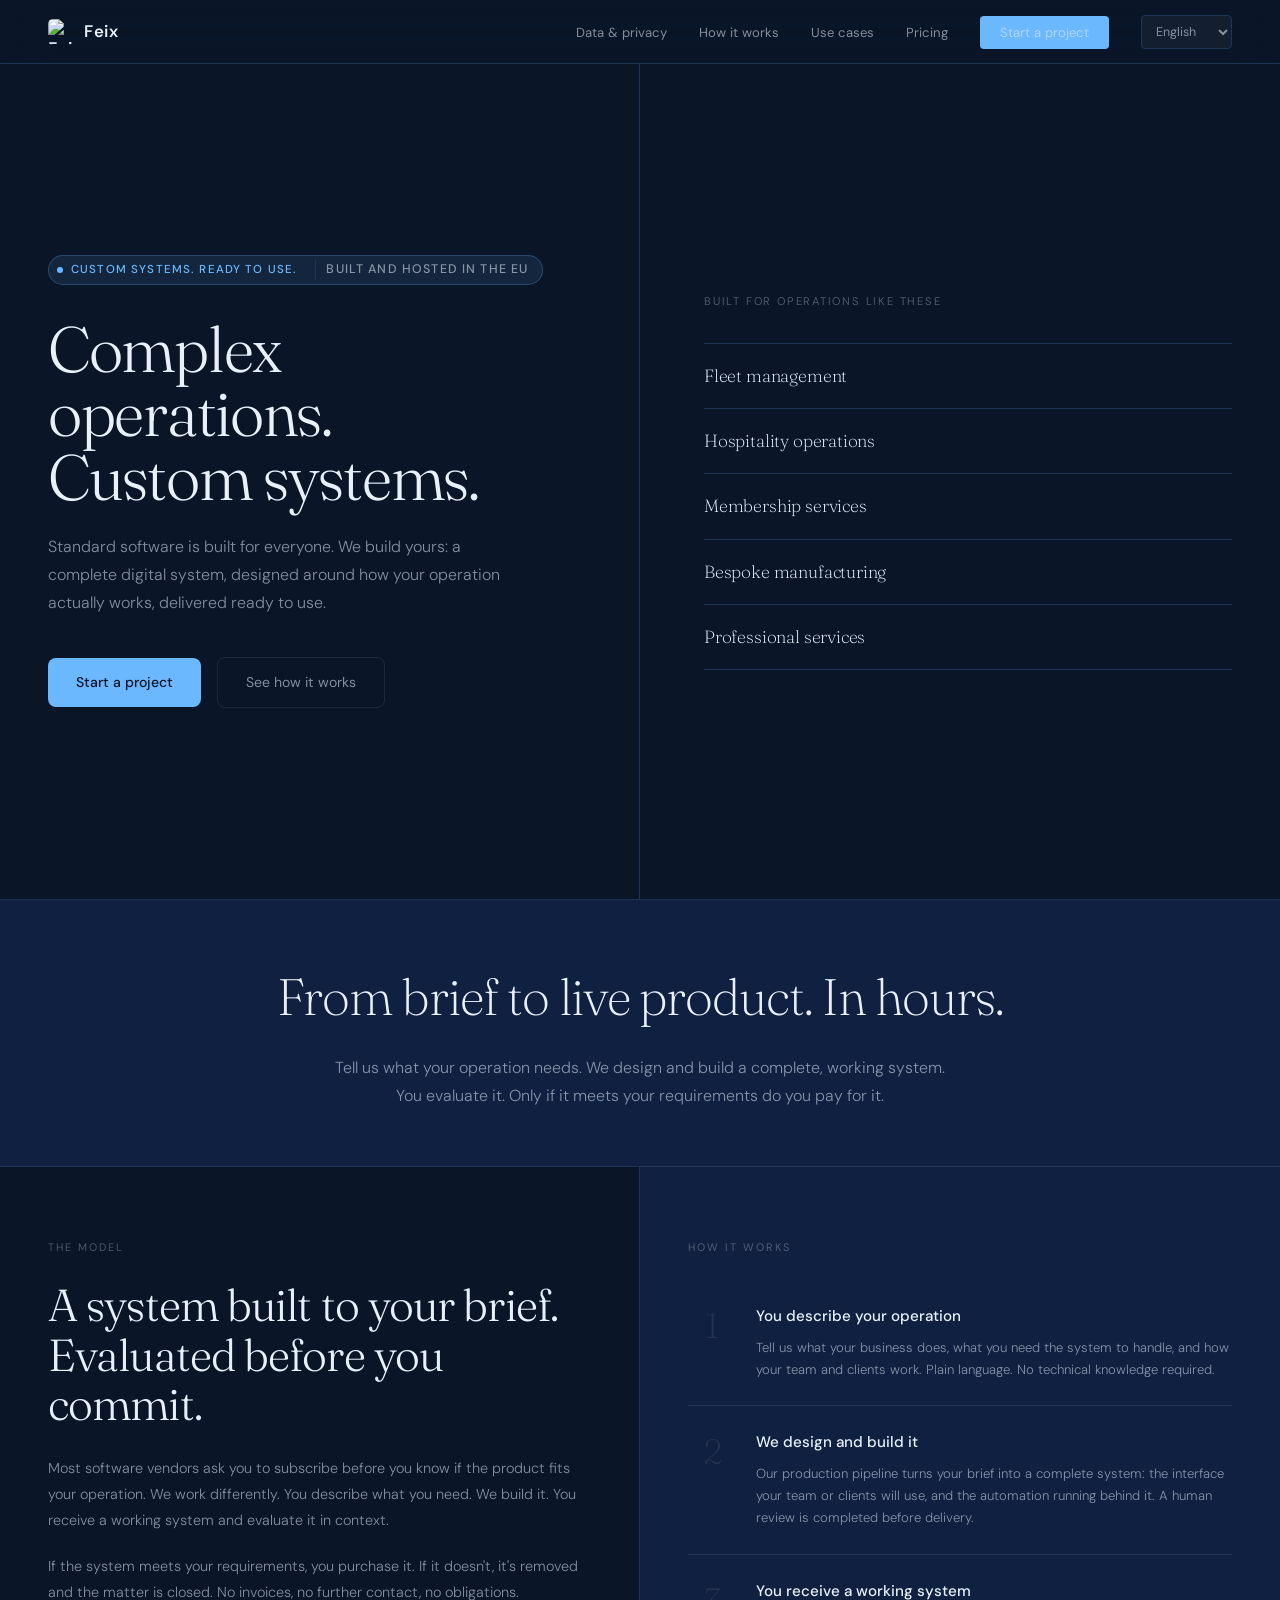
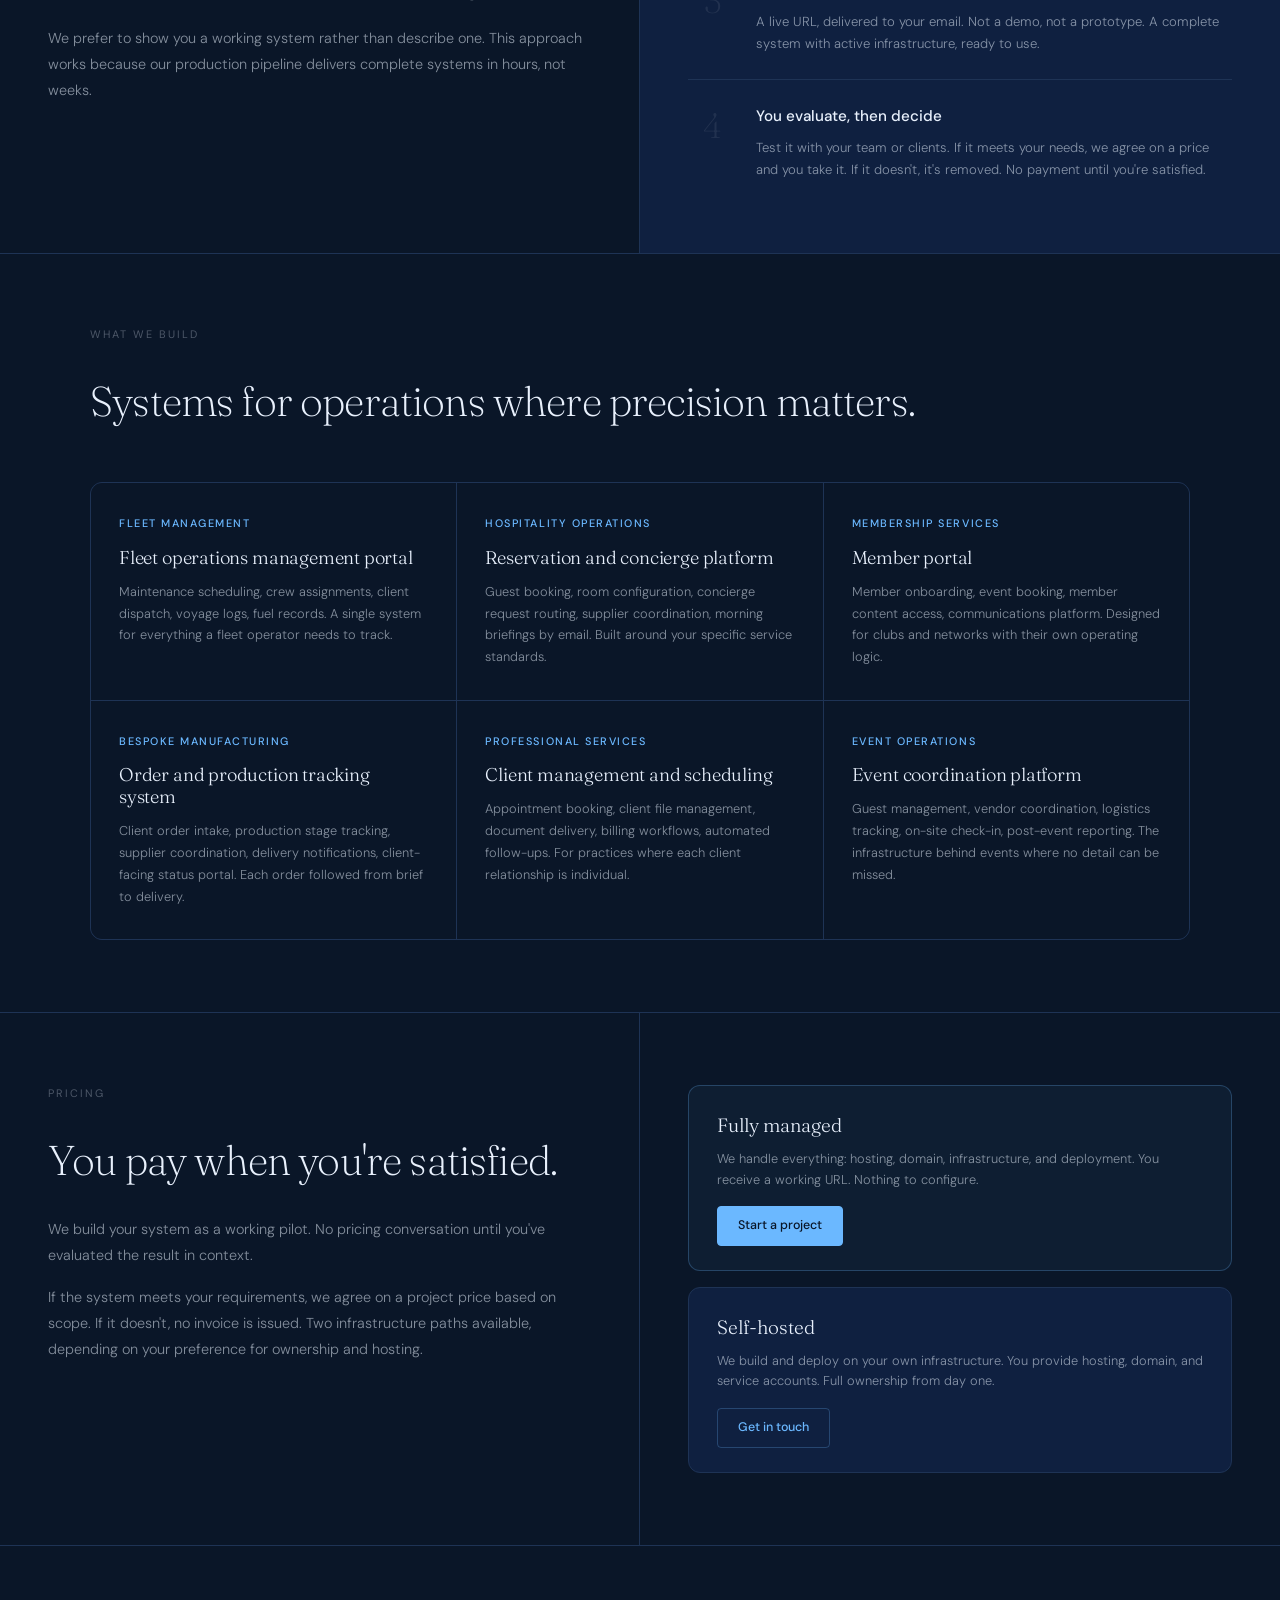
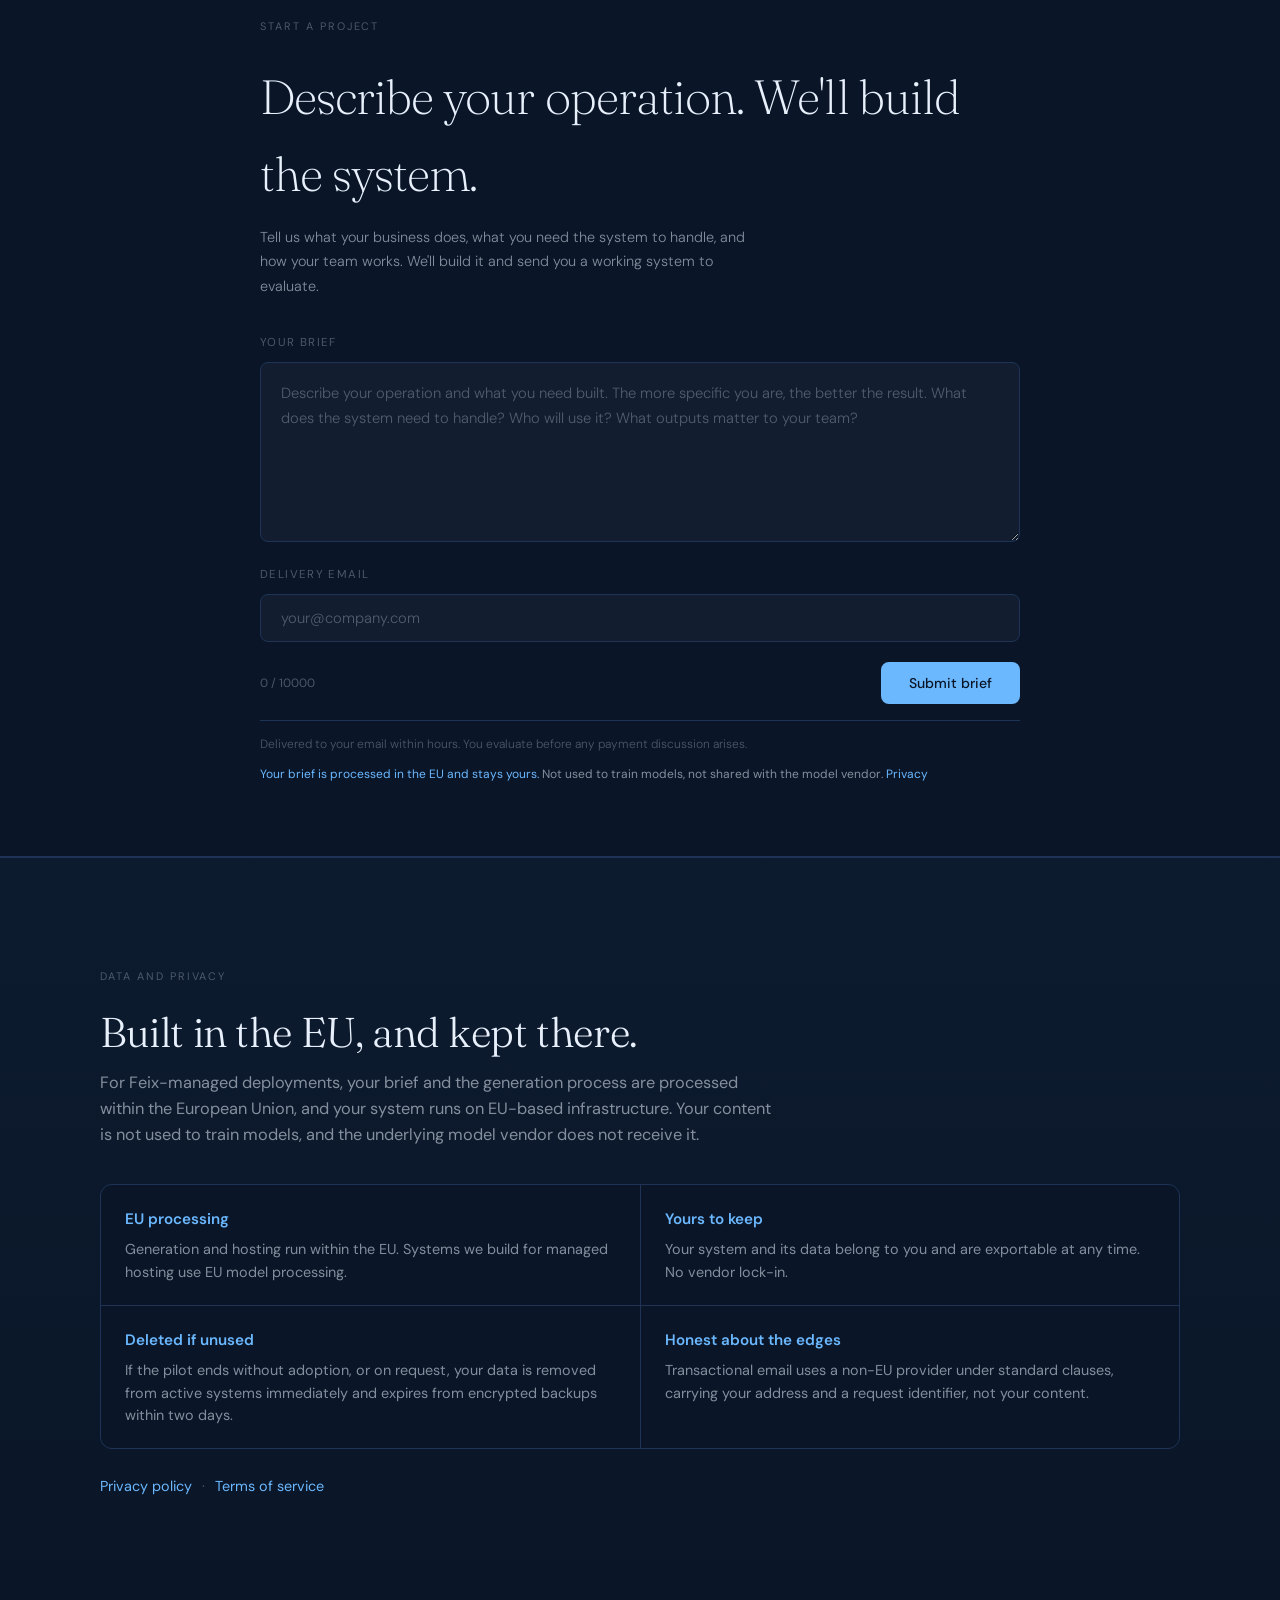
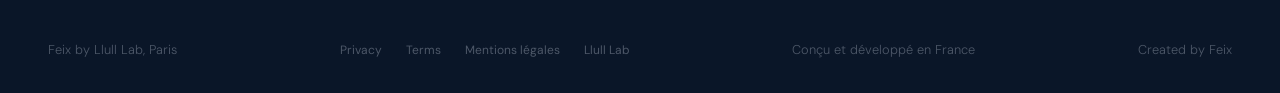
==== commit f55e114b: "Restore the functional homepage; the redesign remains a WIP and is not ready to ship Reverts e36af4e" ====
--- a/index.html
+++ b/index.html
@@ -1,440 +1,951 @@
-<!doctype html>
-<html lang="en" data-theme="light">
+<!DOCTYPE html>
+<html lang="en">
 <head>
-<meta charset="utf-8">
-<meta name="viewport" content="width=device-width, initial-scale=1">
-<title>Feix. Custom systems and agents.</title>
-<meta name="description" content="Feix builds a custom system for your operation, or rents you an agent for one recurring job. You stay in control of both.">
+<meta charset="UTF-8">
+<meta name="viewport" content="width=device-width, initial-scale=1.0">
+<title>Feix. Complex operations, custom systems.</title>
+<meta name="description" content="We build complete digital systems for complex operations. From brief to live product, in hours. You evaluate before you pay.">
 <link rel="canonical" href="https://feix.app/">
+<link rel="icon" type="image/jpeg" href="https://feix.app/logo.jpg">
 <meta property="og:type" content="website">
 <meta property="og:url" content="https://feix.app/">
-<meta property="og:title" content="Feix">
-<meta property="og:description" content="Feix builds a custom system for your operation, or rents you an agent for one recurring job. You stay in control of both.">
+<meta property="og:title" content="Feix. Complex operations, custom systems.">
+<meta property="og:description" content="We build complete digital systems for complex operations. From brief to live product, in hours. You evaluate before you pay.">
 <meta property="og:image" content="https://feix.app/logo.jpg">
 <meta name="twitter:card" content="summary_large_image">
-<meta name="twitter:title" content="Feix. Custom systems and agents.">
-<meta name="twitter:description" content="Feix builds a custom system for your operation, or rents you an agent for one recurring job. You stay in control of both.">
+<meta name="twitter:title" content="Feix. Complex operations, custom systems.">
+<meta name="twitter:description" content="We build complete digital systems for complex operations. From brief to live product, in hours. You evaluate before you pay.">
 <meta name="twitter:image" content="https://feix.app/logo.jpg">
 <link rel="preconnect" href="https://fonts.googleapis.com">
 <link rel="preconnect" href="https://fonts.gstatic.com" crossorigin>
-<link href="https://fonts.googleapis.com/css2?family=Familjen+Grotesk:wght@500;600&family=IBM+Plex+Mono:wght@500&family=Source+Sans+3:wght@400;600&display=swap" rel="stylesheet">
+<link href="https://fonts.googleapis.com/css2?family=Fraunces:ital,wght@0,200;0,300;0,400;1,200;1,300;1,400&family=DM+Sans:wght@300;400;500;600&display=swap" rel="stylesheet">
 <style>
+*,*::before,*::after{box-sizing:border-box;margin:0;padding:0}
+
 :root{
-  --canvas:#F6F8FB; --surface:#EDF1F6; --raised:#FFFFFF;
-  --text-primary:#101722; --text-muted:#526173;
-  --action:#123FCB; --action-hover:#0D319F; --action-ink:#FFFFFF;
-  --approval:#B83A13;
-  --border:#C8D1DE; --border-strong:#79889B; --focus:#123FCB;
-  --overlay-shadow:0 16px 48px rgba(16,23,34,.14);
-  --ease:cubic-bezier(.22,1,.36,1);
-}
-:root[data-theme="dark"]{
-  --canvas:#0C1118; --surface:#141B24; --raised:#1B2531;
-  --text-primary:#F3F6FA; --text-muted:#AAB5C4;
-  --action:#8FAAFF; --action-hover:#AEC0FF; --action-ink:#09101D;
-  --approval:#FF9361;
-  --border:#334050; --border-strong:#68788C; --focus:#A8B9FF;
-  --overlay-shadow:0 16px 48px rgba(0,0,0,.40);
-}
-*{box-sizing:border-box;margin:0;padding:0}
-html{-webkit-text-size-adjust:100%;scroll-behavior:smooth}
-body{background:var(--canvas);color:var(--text-primary);
-  font-family:"Source Sans 3",system-ui,sans-serif;font-size:17px;line-height:1.55;font-weight:400;
-  -webkit-font-smoothing:antialiased;transition:background .18s var(--ease),color .18s var(--ease)}
-.wrap{max-width:1240px;margin:0 auto;padding:0 32px}
-h1,h2,h3{font-family:"Familjen Grotesk",system-ui,sans-serif;font-weight:600}
-.mono{font-family:"IBM Plex Mono",ui-monospace,monospace;font-weight:500;font-size:12px;
-  line-height:1.3;letter-spacing:.09em;text-transform:uppercase}
-a{color:var(--action)}
-:focus-visible{outline:3px solid var(--focus);outline-offset:2px}
-.btn{display:inline-flex;align-items:center;gap:8px;min-height:48px;padding:0 22px;border-radius:4px;
-  background:var(--action);color:var(--action-ink);font-family:"Source Sans 3",sans-serif;font-weight:600;
-  font-size:15px;border:1px solid var(--action);cursor:pointer;text-decoration:none;
-  transition:background .14s var(--ease),border-color .14s var(--ease)}
-.btn:hover{background:var(--action-hover);border-color:var(--action-hover)}
-.btn.ghost{background:transparent;color:var(--action);border-color:var(--border-strong)}
-.btn.ghost:hover{background:transparent;border-color:var(--action)}
-.btn svg{transition:transform .14s var(--ease)}
-.btn:hover svg{transform:translateX(3px)}
-
-/* nav */
-.nav{position:sticky;top:0;z-index:40;height:72px;display:flex;align-items:center;justify-content:space-between;
-  border-bottom:1px solid var(--border);background:var(--canvas)}
-.brand{font-family:"Familjen Grotesk",sans-serif;font-weight:600;font-size:22px;letter-spacing:-.01em}
-.nav-right{display:flex;align-items:center;gap:8px}
-.nav-links{display:flex;gap:28px;margin-right:16px}
-.nav-links a{color:var(--text-muted);text-decoration:none;font-weight:600;font-size:15px;
-  transition:color .14s var(--ease)}
-.nav-links a:hover{color:var(--text-primary)}
-.theme-btn{font-family:"IBM Plex Mono",monospace;font-weight:500;font-size:12px;letter-spacing:.09em;
-  text-transform:uppercase;color:var(--text-muted);background:none;border:1px solid var(--border-strong);
-  border-radius:3px;padding:8px 12px;cursor:pointer;transition:color .14s var(--ease),border-color .14s var(--ease)}
-.theme-btn:hover{color:var(--text-primary);border-color:var(--text-primary)}
-
-/* hero */
-.hero{padding-top:80px}
-.eyebrow{color:var(--text-muted);margin-bottom:24px}
-.hero h1{font-size:clamp(44px,6vw,76px);line-height:.98;letter-spacing:-.035em;max-width:920px}
-.hero .lede{font-size:21px;line-height:1.45;color:var(--text-muted);max-width:620px;margin-top:24px}
-
-/* plate */
-.plate{margin-top:64px;display:grid;grid-template-columns:1fr 1fr;border:1px solid var(--border-strong);
-  border-radius:4px;background:var(--raised);overflow:hidden}
-.half{padding:40px;min-height:390px;display:flex;flex-direction:column}
-.half:first-child{border-right:1px solid var(--border-strong)}
-.half h2{font-size:30px;line-height:1.08;letter-spacing:-.02em}
-.half p{margin-top:16px;color:var(--text-muted);max-width:420px}
-.half .cta{margin-top:auto;padding-top:32px}
-
-/* checkpoint spine */
-.spine{display:flex;flex-direction:column;align-items:center}
-.spine-line{width:1px;height:64px;background:var(--border-strong);transform-origin:top}
-.node{display:flex;align-items:center;gap:12px;margin-top:-1px}
-.sq{width:24px;height:24px;background:var(--approval);border-radius:2px;display:flex;align-items:center;
-  justify-content:center;flex:none}
-.sq svg{display:block}
-.node .mono{color:var(--text-muted)}
-
-/* trust */
-.trust{background:var(--surface);border-top:1px solid var(--border);border-bottom:1px solid var(--border);
-  padding:64px 0 72px}
-.trust .stem{width:1px;height:40px;background:var(--border-strong);margin:0 auto}
-.trust-label{text-align:center;color:var(--text-muted);margin:28px 0 40px}
-.claims{display:grid;grid-template-columns:repeat(3,1fr);gap:24px;position:relative}
-.claims::before{content:"";position:absolute;top:-20px;left:16.67%;right:16.67%;height:1px;background:var(--border)}
-.claim{position:relative;padding-top:20px;text-align:center}
-.claim::before{content:"";position:absolute;top:-20px;left:50%;width:1px;height:20px;background:var(--border)}
-.claim .ico{width:20px;height:20px;margin:0 auto 12px;color:var(--text-primary)}
-.claim h3{font-size:16px;line-height:1.25;font-weight:600;font-family:"Source Sans 3",sans-serif}
-.claim p{font-size:14px;line-height:1.5;color:var(--text-muted);margin-top:6px;max-width:240px;margin-left:auto;margin-right:auto}
-.edge-node{display:none}
-
-/* generic section */
-.section{padding:96px 0}
-.section .head{max-width:720px}
-.section .kicker{color:var(--text-muted);margin-bottom:20px}
-.section h2{font-size:clamp(32px,4vw,52px);line-height:1.04;letter-spacing:-.025em}
-.section .intro{font-size:19px;color:var(--text-muted);margin-top:20px;max-width:640px}
-
-/* steps */
-.steps{margin-top:56px;border-top:1px solid var(--border)}
-.step{display:grid;grid-template-columns:64px 1fr;gap:24px;padding:28px 0;border-bottom:1px solid var(--border);align-items:baseline}
-.step .n{font-family:"IBM Plex Mono",monospace;font-weight:500;font-size:14px;color:var(--text-muted)}
-.step h3{font-size:22px;letter-spacing:-.01em}
-.step p{color:var(--text-muted);margin-top:6px;max-width:560px}
-
-/* two-col facts */
-.facts{margin-top:56px;display:grid;grid-template-columns:1fr 1fr;gap:48px}
-.facts .col h3{font-size:16px;font-family:"Source Sans 3",sans-serif;font-weight:600;margin-bottom:16px}
-.facts ul{list-style:none}
-.facts li{padding:12px 0;border-bottom:1px solid var(--border);color:var(--text-muted);display:flex;gap:12px}
-.facts li svg{flex:none;margin-top:5px;color:var(--text-primary)}
-.tags{margin-top:20px;display:flex;flex-wrap:wrap;gap:8px}
-.tag{font-family:"IBM Plex Mono",monospace;font-weight:500;font-size:12px;letter-spacing:.04em;
-  color:var(--text-muted);border:1px solid var(--border);border-radius:3px;padding:7px 11px}
-.note{margin-top:32px;padding-top:24px;border-top:1px solid var(--border);color:var(--text-muted);max-width:640px;font-size:16px}
-
-/* agents band */
-.agents{background:var(--surface);border-top:1px solid var(--border);border-bottom:1px solid var(--border)}
-.mech{margin-top:56px;display:grid;grid-template-columns:repeat(2,1fr);gap:1px;background:var(--border);
-  border:1px solid var(--border)}
-.mech .cell{background:var(--surface);padding:28px 28px 30px}
-.mech .cell .mono{color:var(--text-muted);margin-bottom:12px;display:flex;align-items:center;gap:10px}
-.mech .cell h3{font-size:20px;letter-spacing:-.01em}
-.mech .cell p{color:var(--text-muted);margin-top:8px;font-size:16px}
-.mini-sq{width:18px;height:18px;background:var(--approval);border-radius:2px;display:inline-flex;
-  align-items:center;justify-content:center;flex:none}
-.config{margin-top:48px;display:grid;grid-template-columns:repeat(4,1fr);gap:24px}
-.config .c{border-top:2px solid var(--border-strong);padding-top:16px}
-.config .c .mono{color:var(--text-muted);margin-bottom:8px}
-.config .c p{font-size:15px;color:var(--text-muted)}
-
-/* governed */
-.gov{display:grid;grid-template-columns:1fr 1fr;gap:0;margin-top:56px;border:1px solid var(--border-strong);border-radius:4px;overflow:hidden}
-.gov .g{padding:36px}
-.gov .g:first-child{border-right:1px solid var(--border-strong)}
-.gov .g .mono{color:var(--text-muted);margin-bottom:16px}
-.gov .g h3{font-size:24px;letter-spacing:-.01em}
-.gov .g p{color:var(--text-muted);margin-top:12px;font-size:16px}
-.gov .g.governed .mono{color:var(--approval)}
-
-/* final cta */
-.final{text-align:center;padding:104px 0}
-.final h2{font-size:clamp(32px,4.4vw,54px);line-height:1.02;letter-spacing:-.03em;max-width:820px;margin:0 auto}
-.final p{color:var(--text-muted);font-size:19px;margin:20px auto 40px;max-width:560px}
-.final .pair{display:flex;gap:16px;justify-content:center;flex-wrap:wrap}
-
-/* footer */
-footer{border-top:1px solid var(--border);padding:40px 0 120px}
-.foot{display:flex;align-items:center;justify-content:space-between;gap:24px;flex-wrap:wrap}
-.foot .who{color:var(--text-muted);font-size:15px}
-.foot .who b{color:var(--text-primary);font-family:"Familjen Grotesk",sans-serif;font-weight:600}
-.foot-links{display:flex;gap:22px;flex-wrap:wrap}
-.foot-links a{color:var(--text-muted);text-decoration:none;font-size:14px}
-.foot-links a:hover{color:var(--text-primary)}
-
-/* mobile sticky */
-.sticky{display:none}
-
-/* motion */
-.reveal{opacity:0;transform:translateY(8px)}
-.reveal.in{opacity:1;transform:none;transition:opacity .28s var(--ease),transform .28s var(--ease)}
-.spine-line.in{animation:draw .42s var(--ease) both}
-.sq.anim{opacity:0}
-.sq.anim.in{animation:pop .16s var(--ease) both}
-@keyframes draw{from{transform:scaleY(0)}to{transform:scaleY(1)}}
-@keyframes pop{from{opacity:0;transform:scale(.6)}to{opacity:1;transform:scale(1)}}
-
-@media(max-width:900px){
-  .facts,.mech,.config{grid-template-columns:1fr}
-  .config{gap:20px}
-  .gov{grid-template-columns:1fr}
-  .gov .g:first-child{border-right:none;border-bottom:1px solid var(--border-strong)}
-}
-@media(max-width:720px){
-  .wrap{padding:0 16px}
-  .nav-links{display:none}
-  .hero{padding-top:48px}
-  .section{padding:64px 0}
-  .plate{grid-template-columns:1fr}
-  .half{min-height:0;padding:28px}
-  .half:first-child{border-right:none;border-bottom:1px solid var(--border-strong)}
-  .spine{display:none}
-  .trust .stem{display:none}
-  .claims{grid-template-columns:1fr;gap:0;padding-left:36px}
-  .claims::before{display:none}
-  .claim{text-align:left;padding:20px 0}
-  .claim .ico{margin:0 0 10px}
-  .claim p{margin-left:0;max-width:none}
-  .claim::before{left:-20px;top:0;height:100%}
-  .edge-node{display:flex;align-items:center;gap:12px;margin:4px 0 4px 16px}
-  .step{grid-template-columns:1fr;gap:4px}
-  .step .n{margin-bottom:4px}
-  body{padding-bottom:76px}
-  .sticky{display:flex;position:fixed;bottom:0;left:0;right:0;z-index:50;gap:10px;padding:12px 16px;
-    background:var(--canvas);border-top:1px solid var(--border)}
-  .sticky .btn{flex:1;justify-content:center;min-height:46px}
-}
-@media(prefers-reduced-motion:reduce){
-  *{animation:none!important;transition:none!important;scroll-behavior:auto!important}
-  .reveal{opacity:1;transform:none}.sq.anim{opacity:1}
-}
+  --navy:#0a1628;
+  --navy-mid:#0f2040;
+  --navy-light:#16335a;
+  --border:#1e3355;
+  --border-light:rgba(255,255,255,0.08);
+  --text-1:#e8f0fc;
+  --text-2:rgba(232,240,252,0.55);
+  --text-3:rgba(232,240,252,0.30);
+  --accent:#6bb8ff;
+  --accent-warm:#e8c97a;
+  --accent-dim:rgba(107,184,255,0.10);
+  --accent-border:rgba(107,184,255,0.25);
+  --green:#52d17c;
+  --green-dim:rgba(82,209,124,0.10);
+  --red:#f87171;
+  --r-sm:4px;
+  --r-md:8px;
+  --r-lg:12px;
+  --r-xl:16px;
+}
+
+html{scroll-behavior:smooth;font-size:16px}
+body{
+  font-family:'DM Sans',sans-serif;
+  background:var(--navy);
+  color:var(--text-1);
+  line-height:1.6;
+  overflow-x:hidden;
+  -webkit-font-smoothing:antialiased;
+}
+::selection{background:var(--accent-dim);color:var(--accent)}
+a{color:var(--accent);text-decoration:none}
+a:hover{text-decoration:underline}
+
+/* NAV */
+.nav{
+  position:fixed;top:0;left:0;right:0;z-index:100;
+  background:rgba(10,22,40,0.90);
+  backdrop-filter:blur(24px);-webkit-backdrop-filter:blur(24px);
+  border-bottom:1px solid var(--border);
+  padding:0 48px;
+  height:64px;
+  display:flex;align-items:center;justify-content:space-between;
+}
+.nav-logo{
+  font-family:'DM Sans',sans-serif;font-weight:600;font-size:1.05rem;
+  letter-spacing:0.04em;color:var(--text-1);
+  display:flex;align-items:center;gap:10px;
+}
+.nav-logo-mark{
+  width:26px;height:26px;border-radius:5px;overflow:hidden;
+}
+.nav-logo-mark img{width:100%;height:100%;object-fit:cover;display:block}
+.nav-links{display:flex;gap:32px;align-items:center;list-style:none}
+.nav-links a{
+  font-size:0.82rem;color:var(--text-2);font-weight:400;
+  transition:color 200ms ease;
+}
+.nav-links a:hover{color:var(--text-1);text-decoration:none}
+.nav-cta{
+  font-size:0.82rem;font-weight:500;
+  background:var(--accent);color:var(--navy);
+  border:none;border-radius:var(--r-sm);
+  padding:8px 20px;cursor:pointer;
+  transition:opacity 200ms ease,transform 200ms ease;
+  text-decoration:none;
+}
+.nav-cta:hover{opacity:0.88;transform:translateY(-1px);text-decoration:none}
+.ui-lang-select{font-family:'DM Sans',sans-serif;font-size:0.78rem;font-weight:400;color:var(--text-2);background:rgba(255,255,255,0.04);border:1px solid var(--border);border-radius:var(--r-sm);padding:7px 10px;cursor:pointer;outline:none;transition:border-color 200ms ease,color 200ms ease}
+.ui-lang-select:hover,.ui-lang-select:focus{border-color:var(--accent-border);color:var(--text-1)}
+.ui-lang-select option{background:#0d1e35;color:var(--text-1)}
+@media(max-width:1023px){.nav-links .ui-lang-select{font-size:1rem}}
+
+.hamburger{
+  display:none;background:none;border:none;cursor:pointer;
+  width:44px;height:44px;flex-direction:column;align-items:center;justify-content:center;gap:5px;
+}
+.hamburger span{display:block;width:22px;height:2px;background:var(--text-2);border-radius:2px;transition:all 300ms ease}
+.hamburger.active span:nth-child(1){transform:translateY(7px) rotate(45deg)}
+.hamburger.active span:nth-child(2){opacity:0}
+.hamburger.active span:nth-child(3){transform:translateY(-7px) rotate(-45deg)}
+
+/* HERO */
+.hero{
+  padding:64px 0 0;
+  min-height:100vh;
+  display:grid;
+  grid-template-columns:1fr 1fr;
+  border-bottom:1px solid var(--border);
+}
+.hero-left{
+  padding:80px 64px 80px 48px;
+  display:flex;flex-direction:column;justify-content:center;
+  border-right:1px solid var(--border);
+}
+.hero-tag{
+  display:inline-flex;align-items:center;gap:8px;
+  background:var(--accent-dim);border:1px solid var(--accent-border);
+  border-radius:999px;padding:4px 14px 4px 8px;
+  font-size:0.72rem;font-weight:500;letter-spacing:0.1em;text-transform:uppercase;
+  color:var(--accent);margin-bottom:32px;width:fit-content;
+}
+.hero-tag-dot{width:6px;height:6px;border-radius:50%;background:var(--accent);animation:pulse 2s ease-in-out infinite}
+@keyframes pulse{0%,100%{opacity:1;transform:scale(1)}50%{opacity:0.4;transform:scale(1.5)}}
+
+.hero h1{
+  font-family:'Fraunces',serif;
+  font-weight:300;font-size:clamp(2.8rem,5vw,4.5rem);
+  line-height:1.0;letter-spacing:-0.02em;
+  margin-bottom:24px;color:var(--text-1);
+}
+.hero-sub{
+  font-size:1rem;color:var(--text-2);
+  line-height:1.75;margin-bottom:40px;font-weight:300;max-width:44ch;
+}
+.hero-actions{display:flex;gap:16px;flex-wrap:wrap;align-items:center}
+.btn-primary{
+  display:inline-flex;align-items:center;gap:10px;
+  font-family:'DM Sans',sans-serif;font-size:0.88rem;font-weight:500;
+  background:var(--accent);color:var(--navy);border:none;border-radius:var(--r-md);
+  padding:13px 28px;cursor:pointer;text-decoration:none;
+  transition:opacity 200ms ease,transform 200ms ease;
+}
+.btn-primary:hover{opacity:0.88;transform:translateY(-1px);text-decoration:none}
+.btn-outline{
+  display:inline-flex;align-items:center;gap:10px;
+  font-size:0.88rem;font-weight:400;
+  color:var(--text-2);border:1px solid var(--border-light);border-radius:var(--r-md);
+  padding:13px 28px;cursor:pointer;text-decoration:none;
+  transition:all 200ms ease;
+}
+.btn-outline:hover{border-color:rgba(255,255,255,0.2);color:var(--text-1);text-decoration:none}
+
+.hero-right{
+  display:flex;flex-direction:column;justify-content:center;
+  padding:80px 48px 80px 64px;
+}
+.hero-right-label{
+  font-size:0.7rem;letter-spacing:0.16em;text-transform:uppercase;
+  color:var(--text-3);margin-bottom:32px;font-weight:400;
+}
+.industry-list{list-style:none;display:flex;flex-direction:column;gap:0}
+.industry-item{
+  padding:18px 0;
+  border-bottom:1px solid var(--border);
+  display:flex;align-items:center;justify-content:space-between;
+  gap:16px;transition:background 200ms ease;
+}
+.industry-item:first-child{border-top:1px solid var(--border)}
+.industry-name{
+  font-family:'Fraunces',serif;font-weight:200;
+  font-size:1.1rem;color:var(--text-1);letter-spacing:-0.01em;
+}
+.industry-example{
+  font-size:0.74rem;color:var(--text-3);font-weight:300;
+  text-align:right;max-width:22ch;line-height:1.4;
+}
+
+/* PROMISE BANNER */
+.promise{
+  background:var(--navy-mid);
+  border-bottom:1px solid var(--border);
+  padding:56px 48px;
+  text-align:center;
+}
+.promise h2{
+  font-family:'Fraunces',serif;font-weight:200;
+  font-size:clamp(1.8rem,4vw,3.2rem);letter-spacing:-0.02em;
+  color:var(--text-1);margin-bottom:16px;
+}
+.promise p{font-size:1rem;color:var(--text-2);max-width:56ch;margin:0 auto;line-height:1.75;font-weight:300}
+
+/* OFFER SECTION */
+.offer{
+  display:grid;grid-template-columns:1fr 1fr;
+  border-bottom:1px solid var(--border);
+}
+.offer-left{
+  padding:72px 48px;border-right:1px solid var(--border);
+}
+.offer-right{
+  padding:72px 48px;
+  background:var(--navy-mid);
+}
+.section-label{
+  font-size:0.68rem;letter-spacing:0.18em;text-transform:uppercase;
+  color:var(--text-3);font-weight:400;margin-bottom:24px;display:block;
+}
+.offer-left h2{
+  font-family:'Fraunces',serif;font-weight:300;
+  font-size:clamp(2rem,3.5vw,2.8rem);line-height:1.1;letter-spacing:-0.02em;
+  margin-bottom:28px;color:var(--text-1);
+}
+.offer-left p{font-size:0.9rem;color:var(--text-2);line-height:1.8;font-weight:300;margin-bottom:20px}
+.offer-left p:last-child{margin-bottom:0}
+
+.offer-steps{display:flex;flex-direction:column;gap:0}
+.offer-step{
+  display:flex;gap:20px;align-items:flex-start;
+  padding:24px 0;border-bottom:1px solid var(--border);
+}
+.offer-step:last-child{border-bottom:none;padding-bottom:0}
+.offer-step-num{
+  font-family:'Fraunces',serif;font-weight:200;
+  font-size:2.2rem;color:var(--border-light);line-height:1;flex-shrink:0;
+  width:48px;text-align:center;padding-top:4px;
+}
+.offer-step-body h3{
+  font-family:'DM Sans',sans-serif;font-weight:500;
+  font-size:0.95rem;margin-bottom:8px;color:var(--text-1);
+}
+.offer-step-body p{font-size:0.82rem;color:var(--text-2);line-height:1.7;font-weight:300}
+
+/* USE CASES */
+.usecases{padding:72px 48px;border-bottom:1px solid var(--border)}
+.usecases-inner{max-width:1100px;margin:0 auto}
+.usecases h2{
+  font-family:'Fraunces',serif;font-weight:200;
+  font-size:clamp(1.8rem,3.5vw,2.6rem);letter-spacing:-0.02em;
+  color:var(--text-1);margin-bottom:48px;margin-top:24px;
+}
+.usecase-grid{
+  display:grid;grid-template-columns:repeat(3,1fr);gap:1px;
+  background:var(--border);border:1px solid var(--border);
+  border-radius:var(--r-lg);overflow:hidden;
+}
+.usecase-card{
+  background:var(--navy);padding:32px 28px;
+  transition:background 200ms ease;
+}
+.usecase-card:hover{background:var(--navy-mid)}
+.usecase-industry{
+  font-size:0.68rem;letter-spacing:0.14em;text-transform:uppercase;
+  color:var(--accent);font-weight:500;margin-bottom:14px;
+}
+.usecase-card h3{
+  font-family:'Fraunces',serif;font-weight:300;
+  font-size:1.15rem;letter-spacing:-0.01em;
+  margin-bottom:12px;color:var(--text-1);line-height:1.2;
+}
+.usecase-card p{font-size:0.8rem;color:var(--text-2);line-height:1.7;font-weight:300}
+
+/* PRICING */
+.pricing{
+  display:grid;grid-template-columns:1fr 1fr;
+  border-bottom:1px solid var(--border);
+}
+.pricing-intro{padding:72px 48px;border-right:1px solid var(--border)}
+.pricing-intro h2{
+  font-family:'Fraunces',serif;font-weight:200;
+  font-size:clamp(1.8rem,3.5vw,2.6rem);letter-spacing:-0.02em;
+  color:var(--text-1);margin-bottom:24px;margin-top:24px;
+}
+.pricing-intro p{font-size:0.9rem;color:var(--text-2);line-height:1.8;font-weight:300;margin-bottom:16px}
+.pricing-cards{padding:72px 48px;display:flex;flex-direction:column;gap:16px;justify-content:center}
+.pricing-card{
+  background:var(--navy-mid);border:1px solid var(--border);
+  border-radius:var(--r-lg);padding:24px 28px;
+}
+.pricing-card.featured{border-color:var(--accent-border);background:rgba(107,184,255,0.05)}
+.pricing-card-name{font-family:'Fraunces',serif;font-weight:300;font-size:1.2rem;margin-bottom:8px;color:var(--text-1)}
+.pricing-card-desc{font-size:0.8rem;color:var(--text-2);line-height:1.6;font-weight:300;margin-bottom:16px}
+.pricing-card-cta{
+  font-size:0.78rem;font-weight:500;
+  color:var(--accent);border:1px solid var(--accent-border);
+  border-radius:var(--r-sm);padding:9px 20px;
+  display:inline-flex;cursor:pointer;text-decoration:none;
+  transition:all 200ms ease;
+}
+.pricing-card-cta:hover{background:var(--accent-dim);text-decoration:none}
+.pricing-card.featured .pricing-card-cta{background:var(--accent);color:var(--navy);border-color:var(--accent)}
+.pricing-card.featured .pricing-card-cta:hover{opacity:0.88}
+
+/* BRIEF FORM */
+.brief-outer{padding:72px 48px;border-bottom:1px solid var(--border)}
+.brief-inner{max-width:760px;margin:0 auto}
+.brief-inner h2{
+  font-family:'Fraunces',serif;font-weight:200;
+  font-size:clamp(2rem,4vw,3rem);letter-spacing:-0.02em;
+  color:var(--text-1);margin-bottom:12px;margin-top:24px;
+}
+.brief-inner .sub{
+  font-size:0.9rem;color:var(--text-2);line-height:1.7;font-weight:300;
+  margin-bottom:36px;max-width:50ch;
+}
+.form-group{margin-bottom:16px}
+.form-group label{
+  display:block;font-size:0.72rem;letter-spacing:0.12em;text-transform:uppercase;
+  color:var(--text-3);font-weight:400;margin-bottom:10px;
+}
+.form-textarea{
+  width:100%;min-height:180px;resize:vertical;
+  background:rgba(255,255,255,0.03);border:1px solid var(--border);
+  border-radius:var(--r-md);padding:18px 20px;
+  font-family:'DM Sans',sans-serif;font-size:0.92rem;
+  color:var(--text-1);line-height:1.7;font-weight:300;
+  transition:border-color 250ms ease;
+}
+.form-textarea::placeholder{color:var(--text-3)}
+.form-textarea:focus{outline:none;border-color:var(--accent-border)}
+.form-input{
+  width:100%;
+  background:rgba(255,255,255,0.03);border:1px solid var(--border);
+  border-radius:var(--r-md);padding:13px 20px;
+  font-family:'DM Sans',sans-serif;font-size:0.92rem;
+  color:var(--text-1);font-weight:300;
+  transition:border-color 250ms ease;
+}
+.form-input::placeholder{color:var(--text-3)}
+.form-input:focus{outline:none;border-color:var(--accent-border)}
+.form-footer{
+  display:flex;align-items:center;justify-content:space-between;
+  margin-top:20px;flex-wrap:wrap;gap:12px;
+}
+.form-note{font-size:0.75rem;color:var(--text-3);font-weight:300}
+.char-count{font-size:0.75rem;color:var(--text-3)}
+
+.btn-submit{
+  display:inline-flex;align-items:center;gap:8px;
+  font-family:'DM Sans',sans-serif;font-size:0.88rem;font-weight:500;
+  background:var(--accent);color:var(--navy);border:none;border-radius:var(--r-md);
+  padding:12px 28px;cursor:pointer;
+  transition:opacity 200ms ease,transform 200ms ease;
+}
+.btn-submit:hover{opacity:0.88;transform:translateY(-1px)}
+.btn-submit:disabled{opacity:0.35;cursor:not-allowed;transform:none}
+.btn-submit .spinner{
+  width:14px;height:14px;border:2px solid rgba(10,22,40,0.2);
+  border-top-color:var(--navy);border-radius:50%;
+  animation:spin 0.7s linear infinite;display:none;
+}
+.btn-submit.loading .spinner{display:block}
+.btn-submit.loading .btn-text{display:none}
+@keyframes spin{to{transform:rotate(360deg)}}
+
+.usage-badge{
+  display:inline-flex;align-items:center;gap:8px;
+  background:var(--accent-dim);border:1px solid var(--accent-border);
+  border-radius:999px;padding:4px 14px;
+  font-size:0.72rem;color:var(--accent);font-weight:400;
+}
+.usage-badge.hidden{display:none}
+.usage-dot{width:5px;height:5px;border-radius:50%;background:var(--green);flex-shrink:0}
+.usage-badge.warning{color:#fbbf24;background:rgba(251,191,36,0.08);border-color:rgba(251,191,36,0.2)}
+.usage-badge.warning .usage-dot{background:#fbbf24}
+.usage-badge.depleted{color:var(--red);background:rgba(248,113,113,0.07);border-color:rgba(248,113,113,0.2)}
+.usage-badge.depleted .usage-dot{background:var(--red)}
+
+/* STEPPER */
+.stepper-outer{padding:40px 48px 72px;border-bottom:1px solid var(--border);display:none}
+.stepper-outer.visible{display:block}
+.stepper-inner{max-width:760px;margin:0 auto}
+.stepper{display:flex;flex-direction:column}
+.step{display:flex;align-items:flex-start;gap:20px;padding-bottom:28px;position:relative}
+.step:last-child{padding-bottom:0}
+.step-indicator{display:flex;flex-direction:column;align-items:center;flex-shrink:0}
+.step-dot{
+  width:32px;height:32px;border-radius:50%;
+  background:var(--navy);border:1px solid var(--border);
+  display:grid;place-items:center;font-size:0.78rem;color:var(--text-3);
+  transition:all 400ms ease;position:relative;z-index:2;
+}
+.step-line{width:1px;flex:1;min-height:20px;background:var(--border);transition:background 400ms ease}
+.step:last-child .step-line{display:none}
+.step.active .step-dot{border-color:var(--accent);color:var(--accent);box-shadow:0 0 16px rgba(107,184,255,0.2)}
+.step.completed .step-dot{border-color:var(--green);background:var(--green-dim);color:var(--green)}
+.step.completed .step-line{background:var(--green)}
+.step-content h3{font-size:0.88rem;font-weight:500;margin-bottom:3px;transition:color 300ms ease}
+.step.active .step-content h3{color:var(--accent)}
+.step.completed .step-content h3{color:var(--green)}
+.step-content p{font-size:0.78rem;color:var(--text-3);font-weight:300}
+
+/* CONFIRMATION */
+.confirm-outer{padding:40px 48px 72px;border-bottom:1px solid var(--border);display:none}
+.confirm-outer.visible{display:block}
+.confirm-card{
+  max-width:560px;margin:0 auto;
+  background:var(--navy-mid);border:1px solid var(--border);
+  border-radius:var(--r-xl);padding:48px 40px;text-align:center;
+}
+.confirm-card h3{font-family:'Fraunces',serif;font-weight:300;font-size:1.8rem;margin-bottom:12px}
+.confirm-card p{font-size:0.88rem;color:var(--text-2);line-height:1.8;font-weight:300;margin-bottom:24px}
+
+/* GATE MODAL */
+.gate-overlay{
+  display:none;position:fixed;inset:0;z-index:200;
+  align-items:center;justify-content:center;padding:24px;
+  background:rgba(10,22,40,0.88);
+  backdrop-filter:blur(12px);-webkit-backdrop-filter:blur(12px);
+}
+.gate-overlay.visible{display:flex}
+.gate-box{
+  background:#0d1e35;border:1px solid var(--border);
+  border-radius:var(--r-xl);padding:36px;
+  width:100%;max-width:420px;
+}
+.gate-header{display:flex;align-items:center;justify-content:space-between;margin-bottom:28px}
+.gate-title{font-family:'Fraunces',serif;font-weight:300;font-size:1.25rem;color:var(--text-1)}
+.gate-close{background:none;border:none;cursor:pointer;color:var(--text-3);width:28px;height:28px;display:grid;place-items:center;border-radius:4px;transition:color 200ms ease}
+.gate-close:hover{color:var(--text-1)}
+.gate-tabs{display:flex;margin-bottom:24px;border-bottom:1px solid var(--border)}
+.gate-tab{
+  flex:1;background:none;border:none;
+  padding:11px 8px;
+  font-family:'DM Sans',sans-serif;font-size:0.78rem;font-weight:400;
+  color:var(--text-3);cursor:pointer;
+  border-bottom:2px solid transparent;margin-bottom:-1px;
+  transition:color 200ms ease,border-color 200ms ease;
+}
+.gate-tab:hover{color:var(--text-2)}
+.gate-tab.active{color:var(--accent);border-bottom-color:var(--accent)}
+.gate-panel{display:none}
+.gate-panel.active{display:block}
+.gate-input{
+  width:100%;
+  background:rgba(255,255,255,0.04);border:1px solid var(--border);
+  border-radius:var(--r-md);padding:12px 18px;
+  font-family:'DM Sans',sans-serif;font-size:0.95rem;color:var(--text-1);
+  transition:border-color 250ms ease;font-weight:300;
+}
+.gate-input::placeholder{color:var(--text-3)}
+.gate-input:focus{outline:none;border-color:var(--accent-border)}
+.gate-input.code-input{text-align:center;letter-spacing:0.12em;text-transform:uppercase}
+.gate-btn{
+  display:inline-flex;align-items:center;justify-content:center;gap:8px;
+  width:100%;margin-top:12px;
+  font-family:'DM Sans',sans-serif;font-size:0.85rem;font-weight:500;
+  border-radius:var(--r-md);padding:12px 24px;
+  cursor:pointer;min-height:44px;
+  transition:opacity 200ms ease,transform 200ms ease;
+}
+.gate-btn.primary{background:var(--accent);color:var(--navy);border:none}
+.gate-btn.primary:hover{opacity:0.88;transform:translateY(-1px)}
+.gate-btn.secondary{background:transparent;color:var(--text-2);border:1px solid var(--border)}
+.gate-btn.secondary:hover{border-color:rgba(255,255,255,0.18);color:var(--text-1)}
+.gate-btn:disabled{opacity:0.35;cursor:not-allowed;transform:none}
+.gate-spinner{width:14px;height:14px;border:2px solid rgba(10,22,40,0.2);border-top-color:var(--navy);border-radius:50%;animation:spin 0.7s linear infinite;display:none}
+.gate-btn.secondary .gate-spinner{border-color:rgba(255,255,255,0.12);border-top-color:var(--text-2)}
+.gate-btn.loading .gate-spinner{display:block}
+.gate-btn.loading .gate-btn-text{display:none}
+.gate-msg{margin-top:10px;padding:10px 14px;border-radius:var(--r-sm);font-size:0.78rem;text-align:center;display:none}
+.gate-msg.success{display:block;background:var(--green-dim);color:var(--green);border:1px solid rgba(82,209,124,0.18)}
+.gate-msg.error{display:block;background:rgba(248,113,113,0.07);color:var(--red);border:1px solid rgba(248,113,113,0.18)}
+.gate-hint{font-size:0.72rem;color:var(--text-3);margin-top:10px;text-align:center;line-height:1.6;font-weight:300}
+.exhausted-box-inner{width:100%;max-width:420px}
+.exhausted-box-inner.hidden{display:none}
+
+/* ERROR TOAST */
+.error-toast{
+  position:fixed;bottom:32px;left:50%;transform:translateX(-50%) translateY(120px);
+  background:rgba(248,113,113,0.09);border:1px solid rgba(248,113,113,0.22);
+  color:var(--red);border-radius:var(--r-md);
+  padding:12px 24px;font-size:0.82rem;z-index:300;
+  backdrop-filter:blur(16px);-webkit-backdrop-filter:blur(16px);
+  transition:transform 400ms ease,opacity 400ms ease;opacity:0;pointer-events:none;
+}
+.error-toast.visible{transform:translateX(-50%) translateY(0);opacity:1;pointer-events:auto}
+
+/* FOOTER */
+.site-footer{
+  padding:32px 48px;
+  display:flex;align-items:center;justify-content:space-between;
+  flex-wrap:wrap;gap:16px;
+}
+.footer-brand{font-size:0.8rem;color:var(--text-3);font-weight:300}
+.footer-links{display:flex;gap:24px}
+.footer-links a{font-size:0.75rem;color:var(--text-3)}
+.footer-links a:hover{color:var(--text-2);text-decoration:none}
+
+/* MOBILE */
+@media(max-width:1023px){
+  .nav{padding:0 24px}
+  .hamburger{display:flex}
+  .nav-links{
+    display:none;position:fixed;top:0;left:0;right:0;bottom:0;
+    background:rgba(10,22,40,0.97);backdrop-filter:blur(20px);-webkit-backdrop-filter:blur(20px);
+    flex-direction:column;align-items:center;justify-content:center;gap:36px;z-index:99;
+  }
+  .nav-links.open{display:flex}
+  .nav-links a,.nav-cta{font-size:1rem}
+  .hero{grid-template-columns:1fr;padding-top:64px}
+  .hero-left{border-right:none;border-bottom:1px solid var(--border);padding:56px 24px}
+  .hero-right{padding:40px 24px}
+  .offer{grid-template-columns:1fr}
+  .offer-left{border-right:none;border-bottom:1px solid var(--border)}
+  .pricing{grid-template-columns:1fr}
+  .pricing-intro{border-right:none;border-bottom:1px solid var(--border)}
+  .usecase-grid{grid-template-columns:1fr}
+  .brief-outer,.usecases,.pricing-intro,.pricing-cards,.offer-left,.offer-right,.stepper-outer,.confirm-outer,.site-footer{padding-left:24px;padding-right:24px}
+  .promise{padding:40px 24px}
+}
+
+/* FADE IN */
+.fade-in{opacity:0;transform:translateY(16px);transition:opacity 700ms ease,transform 700ms ease}
+.fade-in.visible{opacity:1;transform:translateY(0)}
+
+/* DATA & PRIVACY BAND */
+.dp-band{padding:clamp(64px,9vw,110px) clamp(24px,5vw,48px);border-top:1px solid var(--border);background:linear-gradient(180deg,rgba(107,184,255,0.03),transparent)}
+.dp-inner{max-width:1080px;margin:0 auto}
+.dp-title{font-family:'Fraunces',serif;font-weight:300;font-size:clamp(1.8rem,4vw,2.6rem);line-height:1.12;letter-spacing:-0.01em;margin:14px 0 14px;color:var(--text-1)}
+.dp-lead{color:var(--text-2);max-width:680px;font-size:1.02rem;margin-bottom:36px}
+.dp-grid{display:grid;grid-template-columns:repeat(2,1fr);gap:1px;background:var(--border);border:1px solid var(--border);border-radius:var(--r-lg);overflow:hidden}
+.dp-item{background:var(--navy);padding:22px 24px;display:flex;flex-direction:column;gap:7px}
+.dp-k{font-weight:600;font-size:0.95rem;color:var(--accent)}
+.dp-v{font-size:0.9rem;color:var(--text-2);line-height:1.55}
+.dp-links{margin-top:26px;font-size:0.9rem}
+.dp-links span{color:var(--text-3);margin:0 6px}
+@media(max-width:720px){.dp-grid{grid-template-columns:1fr}}
 </style>
 </head>
 <body>
-<header class="wrap nav">
-  <div class="brand">Feix</div>
-  <div class="nav-right">
-    <nav class="nav-links">
-      <a href="#custom-systems">Custom Systems</a>
-      <a href="#agents">Agents</a>
-      <a href="#control">Control</a>
-    </nav>
-    <button class="theme-btn" id="tt" aria-label="Switch color theme">Dark</button>
-  </div>
-</header>
-
-<main>
-  <!-- HERO -->
-  <section class="wrap hero">
-    <div class="eyebrow mono reveal">Custom systems and agents</div>
-    <h1 class="reveal">Software fitted to the way your operation actually works.</h1>
-    <p class="lede reveal">Build a custom system for a specific operation, or rent an agent for one recurring job. In both cases, you remain in control.</p>
-
-    <section class="plate reveal" aria-label="Two ways to work with Feix">
-      <div class="half">
-        <h2>Custom Systems</h2>
-        <p>Describe your operation. Feix builds a working custom system in hours, not weeks. Evaluate it in your own context, then pay only if it fits.</p>
-        <div class="cta"><a class="btn" href="#custom-systems">Describe your operation
-          <svg width="14" height="14" viewBox="0 0 14 14" fill="none" aria-hidden="true"><path d="M2 7h9M7.5 3.5 11 7l-3.5 3.5" stroke="currentColor" stroke-width="1.6" stroke-linecap="round" stroke-linejoin="round"/></svg></a></div>
-      </div>
-      <div class="half">
-        <h2>Agents</h2>
-        <p>Rent a software agent for one specific recurring job. It handles the busywork, you approve the actions that matter, and you manage it from your phone. Cancel anytime.</p>
-        <div class="cta"><a class="btn" href="#agents">Explore Feix Agents
-          <svg width="14" height="14" viewBox="0 0 14 14" fill="none" aria-hidden="true"><path d="M2 7h9M7.5 3.5 11 7l-3.5 3.5" stroke="currentColor" stroke-width="1.6" stroke-linecap="round" stroke-linejoin="round"/></svg></a></div>
-      </div>
-    </section>
-
-    <div class="spine" aria-hidden="true">
-      <div class="spine-line"></div>
-      <div class="node"><span class="sq anim"><svg width="14" height="14" viewBox="0 0 14 14" fill="none"><path d="M3 7.5 6 10.5 11 4" stroke="#fff" stroke-width="2" stroke-linecap="round" stroke-linejoin="round"/></svg></span><span class="mono">Human approval</span></div>
-    </div>
-  </section>
-
-  <!-- TRUST -->
-  <section class="trust" id="control">
-    <div class="stem" aria-hidden="true"></div>
-    <div class="wrap">
-      <div class="trust-label mono">Control remains human</div>
-      <div class="edge-node"><span class="sq"><svg width="14" height="14" viewBox="0 0 14 14" fill="none"><path d="M3 7.5 6 10.5 11 4" stroke="#fff" stroke-width="2" stroke-linecap="round" stroke-linejoin="round"/></svg></span><span class="mono" style="color:var(--text-muted)">Human approval</span></div>
-      <div class="claims">
-        <div class="claim">
-          <div class="ico"><svg viewBox="0 0 20 20" fill="none"><path d="M4 10.5 8.5 15 16 5" stroke="currentColor" stroke-width="1.6" stroke-linecap="round" stroke-linejoin="round"/></svg></div>
-          <h3>Consequential actions require approval</h3>
-          <p>Nothing that matters happens without a person signing off first.</p>
-        </div>
-        <div class="claim">
-          <div class="ico"><svg viewBox="0 0 20 20" fill="none"><path d="M5 3h10v14H5zM8 7h4M8 10h4M8 13h3" stroke="currentColor" stroke-width="1.4" stroke-linecap="round" stroke-linejoin="round"/></svg></div>
-          <h3>Work is logged and auditable</h3>
-          <p>Every step is recorded, so you can see exactly what was done and why.</p>
-        </div>
-        <div class="claim">
-          <div class="ico"><svg viewBox="0 0 20 20" fill="none"><circle cx="10" cy="10" r="7" stroke="currentColor" stroke-width="1.4"/><path d="M3 10h14M10 3c2.5 2 2.5 12 0 14M10 3c-2.5 2-2.5 12 0 14" stroke="currentColor" stroke-width="1.4"/></svg></div>
-          <h3>Data stays in the EU</h3>
-          <p>Your information is processed and held inside the European Union.</p>
+
+<!-- NAV -->
+<nav class="nav" role="navigation">
+  <div class="nav-logo">
+    <div class="nav-logo-mark"><img src="https://feix.app/logo.jpg" alt="Feix"></div>
+    Feix
+  </div>
+  <ul class="nav-links" id="navLinks" aria-hidden="true" role="list">
+    <li><a href="#data-privacy">Data &amp; privacy</a></li>
+    <li><a href="#offer" data-i18n="navHow">How it works</a></li>
+    <li><a href="#usecases" data-i18n="navUse">Use cases</a></li>
+    <li><a href="#pricing" data-i18n="navPricing">Pricing</a></li>
+    <li><a href="#brief" class="nav-cta" data-i18n="navStart">Start a project</a></li>
+    <li><select class="ui-lang-select" id="uiLangSelect" aria-label="Interface language">
+      <option value="en">English</option>
+      <option value="fr">Français</option>
+      <option value="zh">中文</option>
+      <option value="tr">Türkçe</option>
+      <option value="de">Deutsch</option>
+      <option value="es">Español</option>
+      <option value="ja">日本語</option>
+      <option value="ru">Русский</option>
+      <option value="ar">العربية</option>
+    </select></li>
+  </ul>
+  <button class="hamburger" id="hamburger" aria-label="Open menu" aria-expanded="false">
+    <span></span><span></span><span></span>
+  </button>
+</nav>
+
+<!-- HERO -->
+<section class="hero" id="hero">
+  <div class="hero-left">
+    <div class="hero-tag">
+      <span class="hero-tag-dot"></span>
+      <span data-i18n="heroTag">Custom systems. Ready to use.</span>
+      <span style="margin-left:10px;padding-left:10px;border-left:1px solid var(--border);color:var(--text-2);font-size:0.78rem">Built and hosted in the EU</span>
+    </div>
+    <h1 data-i18n-html="heroH1">Complex operations.<br>Custom systems.</h1>
+    <p class="hero-sub" data-i18n="heroSub">Standard software is built for everyone. We build yours: a complete digital system, designed around how your operation actually works, delivered ready to use.</p>
+    <div class="hero-actions">
+      <a href="#brief" class="btn-primary" data-i18n="heroStartBtn">Start a project</a>
+      <a href="#offer" class="btn-outline" data-i18n="heroHowBtn">See how it works</a>
+    </div>
+  </div>
+  <div class="hero-right">
+    <p class="hero-right-label" data-i18n="heroRightLabel">Built for operations like these</p>
+    <ul class="industry-list">
+      <li class="industry-item">
+        <span class="industry-name" data-i18n="indFleet">Fleet management</span>
+      </li>
+      <li class="industry-item">
+        <span class="industry-name" data-i18n="indHospitality">Hospitality operations</span>
+      </li>
+      <li class="industry-item">
+        <span class="industry-name" data-i18n="indMembership">Membership services</span>
+      </li>
+      <li class="industry-item">
+        <span class="industry-name" data-i18n="indManufacturing">Bespoke manufacturing</span>
+      </li>
+      <li class="industry-item">
+        <span class="industry-name" data-i18n="indProfessional">Professional services</span>
+      </li>
+    </ul>
+  </div>
+</section>
+
+<!-- PROMISE BANNER -->
+<div class="promise fade-in">
+  <h2 data-i18n="promiseH2">From brief to live product. In hours.</h2>
+  <p data-i18n="promiseP">Tell us what your operation needs. We design and build a complete, working system. You evaluate it. Only if it meets your requirements do you pay for it.</p>
+</div>
+
+<!-- OFFER / HOW IT WORKS -->
+<section class="offer fade-in" id="offer">
+  <div class="offer-left">
+    <span class="section-label" data-i18n="offerLabel">The model</span>
+    <h2 data-i18n="offerH2">A system built to your brief. Evaluated before you commit.</h2>
+    <p data-i18n="offerP1">Most software vendors ask you to subscribe before you know if the product fits your operation. We work differently. You describe what you need. We build it. You receive a working system and evaluate it in context.</p>
+    <p data-i18n="offerP2">If the system meets your requirements, you purchase it. If it doesn't, it's removed and the matter is closed. No invoices, no further contact, no obligations.</p>
+    <p data-i18n="offerP3">We prefer to show you a working system rather than describe one. This approach works because our production pipeline delivers complete systems in hours, not weeks.</p>
+  </div>
+  <div class="offer-right">
+    <span class="section-label" data-i18n="offerHowLabel">How it works</span>
+    <div class="offer-steps">
+      <div class="offer-step">
+        <div class="offer-step-num">1</div>
+        <div class="offer-step-body">
+          <h3 data-i18n="step1H">You describe your operation</h3>
+          <p data-i18n="step1P">Tell us what your business does, what you need the system to handle, and how your team and clients work. Plain language. No technical knowledge required.</p>
         </div>
       </div>
-    </div>
-  </section>
-
-  <!-- CUSTOM SYSTEMS -->
-  <section class="section wrap" id="custom-systems">
-    <div class="head">
-      <div class="kicker mono reveal">Custom Systems</div>
-      <h2 class="reveal">A system built around your operation, not the other way round.</h2>
-      <p class="intro reveal">Off-the-shelf software asks you to bend your work to fit the tool. Custom development takes weeks and costs thousands. Feix builds a complete working system designed around how your operation actually runs, and you try it before you commit.</p>
-    </div>
-
-    <div class="steps">
-      <div class="step reveal"><div class="n">01</div><div><h3>Describe your operation</h3><p>Tell Feix how the work actually runs, in your own words.</p></div></div>
-      <div class="step reveal"><div class="n">02</div><div><h3>Feix builds a working system</h3><p>A complete system at its own address, in hours, not weeks.</p></div></div>
-      <div class="step reveal"><div class="n">03</div><div><h3>Evaluate it in your own context</h3><p>Use it on your real work before there is any commitment.</p></div></div>
-      <div class="step reveal"><div class="n">04</div><div><h3>Pay only if it fits</h3><p>If it does not fit, it is removed. No invoice, no obligation.</p></div></div>
-    </div>
-
-    <div class="facts">
-      <div class="col reveal">
-        <h3>What you receive</h3>
-        <ul>
-          <li><svg width="16" height="16" viewBox="0 0 16 16" fill="none"><path d="M3 8.5 6.5 12 13 4" stroke="currentColor" stroke-width="1.6" stroke-linecap="round" stroke-linejoin="round"/></svg>A working system at its own address, not a mockup or a prototype.</li>
-          <li><svg width="16" height="16" viewBox="0 0 16 16" fill="none"><path d="M3 8.5 6.5 12 13 4" stroke="currentColor" stroke-width="1.6" stroke-linecap="round" stroke-linejoin="round"/></svg>The interface your team uses, and the automation working behind it.</li>
-          <li><svg width="16" height="16" viewBox="0 0 16 16" fill="none"><path d="M3 8.5 6.5 12 13 4" stroke="currentColor" stroke-width="1.6" stroke-linecap="round" stroke-linejoin="round"/></svg>Domain, hosting, database, and security configured for you.</li>
-          <li><svg width="16" height="16" viewBox="0 0 16 16" fill="none"><path d="M3 8.5 6.5 12 13 4" stroke="currentColor" stroke-width="1.6" stroke-linecap="round" stroke-linejoin="round"/></svg>A human review before anything reaches you.</li>
-        </ul>
-      </div>
-      <div class="col reveal">
-        <h3>Built for operations like</h3>
-        <div class="tags">
-          <span class="tag">Boutique hospitality</span>
-          <span class="tag">Membership and clubs</span>
-          <span class="tag">Specialized professional services</span>
-          <span class="tag">Bespoke manufacturing</span>
-          <span class="tag">Field and logistics coordination</span>
-          <span class="tag">Event operations</span>
-        </div>
-        <p class="note">No pricing conversation until you have evaluated the system in context. If it meets your requirements, we agree on a project price based on the scope of the work.</p>
-      </div>
-    </div>
-  </section>
-
-  <!-- AGENTS -->
-  <section class="agents">
-    <div class="section wrap" id="agents">
-      <div class="head">
-        <div class="kicker mono reveal">Agents</div>
-        <h2 class="reveal">Rent an agent for one recurring job.</h2>
-        <p class="intro reveal">A Feix agent is configured for a single recurring task and works inside your operation. You give it the job, the knowledge it needs, the tools it may use, and the limits it must respect. Then it handles the busywork and brings anything that matters to you for approval.</p>
-      </div>
-
-      <div class="mech">
-        <div class="cell reveal">
-          <div class="mono">One job, done well</div>
-          <h3>Not a general assistant</h3>
-          <p>One recurring task, configured around the way you work, rather than a tool you have to learn.</p>
-        </div>
-        <div class="cell reveal">
-          <div class="mono"><span class="mini-sq"><svg width="11" height="11" viewBox="0 0 14 14" fill="none"><path d="M3 7.5 6 10.5 11 4" stroke="#fff" stroke-width="2" stroke-linecap="round" stroke-linejoin="round"/></svg></span>You approve what matters</div>
-          <h3>Consequential actions wait for you</h3>
-          <p>The agent prepares the work. Anything with real consequences pauses for a person to approve.</p>
-        </div>
-        <div class="cell reveal">
-          <div class="mono">Manage it from your phone</div>
-          <h3>Approve, adjust, or pause</h3>
-          <p>Stay in control from wherever you are. No console to sit in front of.</p>
-        </div>
-        <div class="cell reveal">
-          <div class="mono">Cancel anytime</div>
-          <h3>Monthly, no lock-in</h3>
-          <p>Start small on one job. Keep it while it earns its place, and stop whenever you decide.</p>
+      <div class="offer-step">
+        <div class="offer-step-num">2</div>
+        <div class="offer-step-body">
+          <h3 data-i18n="step2H">We design and build it</h3>
+          <p data-i18n="step2P">Our production pipeline turns your brief into a complete system: the interface your team or clients will use, and the automation running behind it. A human review is completed before delivery.</p>
         </div>
       </div>
-
-      <div class="config">
-        <div class="c reveal"><div class="mono">The job</div><p>The one recurring task you want handled.</p></div>
-        <div class="c reveal"><div class="mono">The knowledge</div><p>The documents and context it should work from.</p></div>
-        <div class="c reveal"><div class="mono">The tools</div><p>The actions it is allowed to take on your behalf.</p></div>
-        <div class="c reveal"><div class="mono">The limits</div><p>What it must never do without a person.</p></div>
+      <div class="offer-step">
+        <div class="offer-step-num">3</div>
+        <div class="offer-step-body">
+          <h3 data-i18n="step3H">You receive a working system</h3>
+          <p data-i18n="step3P">A live URL, delivered to your email. Not a demo, not a prototype. A complete system with active infrastructure, ready to use.</p>
+        </div>
       </div>
-    </div>
-  </section>
-
-  <!-- GOVERNED -->
-  <section class="section wrap">
-    <div class="head">
-      <div class="kicker mono reveal">Standard, or governed</div>
-      <h2 class="reveal">Ordinary work runs simply. Sensitive work runs with a second set of checks.</h2>
-    </div>
-    <div class="gov">
-      <div class="g reveal">
-        <div class="mono">Standard automation</div>
-        <h3>Runs, and is recorded</h3>
-        <p>The agent does the work and every step is logged, so you can always see what happened. This is the right level for most jobs.</p>
+      <div class="offer-step">
+        <div class="offer-step-num">4</div>
+        <div class="offer-step-body">
+          <h3 data-i18n="step4H">You evaluate, then decide</h3>
+          <p data-i18n="step4P">Test it with your team or clients. If it meets your needs, we agree on a price and you take it. If it doesn't, it's removed. No payment until you're satisfied.</p>
+        </div>
       </div>
-      <div class="g governed reveal">
-        <div class="mono">Governed automation</div>
-        <h3>Verified before it runs</h3>
-        <p>For sensitive or regulated work, each action also passes an independent verification step and a recorded second opinion before it runs, with an audit trail you can export. Data stays in the European Union.</p>
+    </div>
+  </div>
+</section>
+
+<!-- USE CASES -->
+<section class="usecases fade-in" id="usecases">
+  <div class="usecases-inner">
+    <span class="section-label" data-i18n="ucLabel">What we build</span>
+    <h2 data-i18n="ucH2">Systems for operations where precision matters.</h2>
+    <div class="usecase-grid">
+      <div class="usecase-card">
+        <div class="usecase-industry" data-i18n="ucFleetInd">Fleet management</div>
+        <h3 data-i18n="ucFleetH">Fleet operations management portal</h3>
+        <p data-i18n="ucFleetP">Maintenance scheduling, crew assignments, client dispatch, voyage logs, fuel records. A single system for everything a fleet operator needs to track.</p>
       </div>
-    </div>
-    <p class="note reveal">Governed automation is there for the work that carries real risk. You do not need it to start, and you can add it when the work calls for it.</p>
-  </section>
-
-  <!-- FINAL CTA -->
-  <section class="wrap final">
-    <h2 class="reveal">Two ways in. You stay in control of both.</h2>
-    <p class="reveal">Describe an operation and try a custom system, or rent an agent for one job. Pay only when it earns it.</p>
-    <div class="pair reveal">
-      <a class="btn" href="#custom-systems">Describe your operation</a>
-      <a class="btn ghost" href="#agents">Explore Feix Agents</a>
-    </div>
-  </section>
-</main>
-
+      <div class="usecase-card">
+        <div class="usecase-industry" data-i18n="ucHospInd">Hospitality operations</div>
+        <h3 data-i18n="ucHospH">Reservation and concierge platform</h3>
+        <p data-i18n="ucHospP">Guest booking, room configuration, concierge request routing, supplier coordination, morning briefings by email. Built around your specific service standards.</p>
+      </div>
+      <div class="usecase-card">
+        <div class="usecase-industry" data-i18n="ucMemInd">Membership services</div>
+        <h3 data-i18n="ucMemH">Member portal</h3>
+        <p data-i18n="ucMemP">Member onboarding, event booking, member content access, communications platform. Designed for clubs and networks with their own operating logic.</p>
+      </div>
+      <div class="usecase-card">
+        <div class="usecase-industry" data-i18n="ucMfgInd">Bespoke manufacturing</div>
+        <h3 data-i18n="ucMfgH">Order and production tracking system</h3>
+        <p data-i18n="ucMfgP">Client order intake, production stage tracking, supplier coordination, delivery notifications, client-facing status portal. Each order followed from brief to delivery.</p>
+      </div>
+      <div class="usecase-card">
+        <div class="usecase-industry" data-i18n="ucProInd">Professional services</div>
+        <h3 data-i18n="ucProH">Client management and scheduling</h3>
+        <p data-i18n="ucProP">Appointment booking, client file management, document delivery, billing workflows, automated follow-ups. For practices where each client relationship is individual.</p>
+      </div>
+      <div class="usecase-card">
+        <div class="usecase-industry" data-i18n="ucEvtInd">Event operations</div>
+        <h3 data-i18n="ucEvtH">Event coordination platform</h3>
+        <p data-i18n="ucEvtP">Guest management, vendor coordination, logistics tracking, on-site check-in, post-event reporting. The infrastructure behind events where no detail can be missed.</p>
+      </div>
+    </div>
+  </div>
+</section>
+
+<!-- PRICING -->
+<section class="pricing fade-in" id="pricing">
+  <div class="pricing-intro">
+    <span class="section-label" data-i18n="pricingLabel">Pricing</span>
+    <h2 data-i18n="pricingH2">You pay when you're satisfied.</h2>
+    <p data-i18n="pricingP1">We build your system as a working pilot. No pricing conversation until you've evaluated the result in context.</p>
+    <p data-i18n="pricingP2">If the system meets your requirements, we agree on a project price based on scope. If it doesn't, no invoice is issued. Two infrastructure paths available, depending on your preference for ownership and hosting.</p>
+  </div>
+  <div class="pricing-cards">
+    <div class="pricing-card featured">
+      <div class="pricing-card-name" data-i18n="pcManagedName">Fully managed</div>
+      <p class="pricing-card-desc" data-i18n="pcManagedDesc">We handle everything: hosting, domain, infrastructure, and deployment. You receive a working URL. Nothing to configure.</p>
+      <a href="#brief" class="pricing-card-cta" data-i18n="pcManagedCta">Start a project</a>
+    </div>
+    <div class="pricing-card">
+      <div class="pricing-card-name" data-i18n="pcSelfName">Self-hosted</div>
+      <p class="pricing-card-desc" data-i18n="pcSelfDesc">We build and deploy on your own infrastructure. You provide hosting, domain, and service accounts. Full ownership from day one.</p>
+      <a href="mailto:growth.business@llulllab.com" class="pricing-card-cta" data-i18n="pcSelfCta">Get in touch</a>
+    </div>
+  </div>
+</section>
+
+<!-- BRIEF FORM -->
+<section class="brief-outer fade-in" id="brief">
+  <div class="brief-inner">
+    <span class="section-label" data-i18n="briefLabel">Start a project</span>
+    <h2 data-i18n="briefH2">Describe your operation. We'll build the system.</h2>
+    <p class="sub" data-i18n="briefSub">Tell us what your business does, what you need the system to handle, and how your team works. We'll build it and send you a working system to evaluate.</p>
+    <div class="form-group">
+      <label for="promptInput" data-i18n="briefYourBrief">Your brief</label>
+      <textarea
+        class="form-textarea"
+        id="promptInput"
+        data-i18n-ph="briefPh"
+        placeholder="Describe your operation and what you need built. The more specific you are, the better the result. What does the system need to handle? Who will use it? What outputs matter to your team?"
+        maxlength="10000"
+      ></textarea>
+    </div>
+    <div class="form-group">
+      <label for="deliveryEmailInput" data-i18n="briefEmailLabel">Delivery email</label>
+      <input type="email" id="deliveryEmailInput" class="form-input" data-i18n-ph="emailPh" placeholder="your@company.com" autocomplete="email">
+    </div>
+    <div class="form-footer">
+      <span id="charCounter" class="char-count">0 / 10000</span>
+      <span class="usage-badge hidden" id="usageBadge">
+        <span class="usage-dot"></span>
+        <span id="usageText"></span>
+      </span>
+      <button class="btn-submit" id="btnGenerate" type="button">
+        <span class="btn-text" data-i18n="briefSubmit">Submit brief</span>
+        <span class="spinner"></span>
+      </button>
+    </div>
+    <p style="margin-top:16px;font-size:0.75rem;color:var(--text-3);font-weight:300;border-top:1px solid var(--border);padding-top:14px" data-i18n="briefNote">Delivered to your email within hours. You evaluate before any payment discussion arises.</p>
+    <p style="margin-top:10px;font-size:0.75rem;color:var(--text-2);font-weight:400"><span style="color:var(--accent)">Your brief is processed in the EU and stays yours.</span> Not used to train models, not shared with the model vendor. <a href="https://feix.app/privacy/" style="color:var(--accent)">Privacy</a></p>
+  </div>
+</section>
+
+<!-- STEPPER -->
+<section class="stepper-outer" id="stepperSection">
+  <div class="stepper-inner">
+    <div class="stepper" role="list">
+      <div class="step" data-step="0" role="listitem"><div class="step-indicator"><div class="step-dot">1</div><div class="step-line"></div></div><div class="step-content"><h3 data-i18n="st1H">Brief received</h3><p data-i18n="st1P">Your brief has been submitted and is being reviewed.</p></div></div>
+      <div class="step" data-step="1" role="listitem"><div class="step-indicator"><div class="step-dot">2</div><div class="step-line"></div></div><div class="step-content"><h3 data-i18n="st2H">Designing your system</h3><p data-i18n="st2P">The production pipeline is working from your brief.</p></div></div>
+      <div class="step" data-step="2" role="listitem"><div class="step-indicator"><div class="step-dot">3</div><div class="step-line"></div></div><div class="step-content"><h3 data-i18n="st3H">Building</h3><p data-i18n="st3P">Interface and automation being assembled together.</p></div></div>
+      <div class="step" data-step="3" role="listitem"><div class="step-indicator"><div class="step-dot">4</div><div class="step-line"></div></div><div class="step-content"><h3 data-i18n="st4H">Quality review</h3><p data-i18n="st4P">Human review before anything leaves our hands.</p></div></div>
+      <div class="step" data-step="4" role="listitem"><div class="step-indicator"><div class="step-dot">5</div><div class="step-line"></div></div><div class="step-content"><h3 data-i18n="st5H">Final pass</h3><p data-i18n="st5P">Last checks before delivery.</p></div></div>
+      <div class="step" data-step="5" role="listitem"><div class="step-indicator"><div class="step-dot">6</div><div class="step-line"></div></div><div class="step-content"><h3 data-i18n="st6H">With our team</h3><p data-i18n="st6P">Deployment and configuration underway.</p></div></div>
+    </div>
+  </div>
+</section>
+
+<!-- CONFIRMATION -->
+<section class="confirm-outer" id="confirmationSection">
+  <div class="confirm-card">
+    <div style="width:48px;height:48px;border-radius:50%;background:var(--green-dim);display:grid;place-items:center;margin:0 auto 24px">
+      <svg width="22" height="22" viewBox="0 0 24 24" fill="none" stroke="var(--green)" stroke-width="2" stroke-linecap="round" stroke-linejoin="round"><path d="M22 11.08V12a10 10 0 1 1-5.93-9.14"/><polyline points="22 4 12 14.01 9 11.01"/></svg>
+    </div>
+    <h3 data-i18n="confH3">Brief received</h3>
+    <p><span data-i18n="confPre">We'll build your system and deliver it to </span><strong id="confirmationEmail" data-i18n="confEmailDefault" style="color:var(--text-1)">your email</strong><span data-i18n="confPost">. A working URL, ready to evaluate.</span></p>
+    <button class="gate-btn secondary" id="btnNewRequest" type="button" style="width:auto;margin:0 auto;padding:10px 22px;font-size:0.82rem">
+      <span class="gate-btn-text" data-i18n="confAnother">Submit another brief</span>
+    </button>
+  </div>
+</section>
+
+<!-- GATE MODAL -->
+<div class="gate-overlay" id="gateOverlay" role="dialog" aria-modal="true">
+  <div class="gate-box" id="gateBox">
+    <div class="gate-header">
+      <span class="gate-title" data-i18n="gateTitle">Access required</span>
+      <button class="gate-close" id="btnCloseGate" data-i18n-aria="gateClose" aria-label="Close"><svg width="16" height="16" viewBox="0 0 24 24" fill="none" stroke="currentColor" stroke-width="2" stroke-linecap="round"><path d="M18 6L6 18M6 6l12 12"/></svg></button>
+    </div>
+    <div class="gate-tabs">
+      <button class="gate-tab active" data-panel="subscribe" type="button" data-i18n="tabSub">Subscribe</button>
+      <button class="gate-tab" data-panel="code" type="button" data-i18n="tabCode">Invite code</button>
+      <button class="gate-tab" data-panel="request" type="button" data-i18n="tabReq">Request access</button>
+    </div>
+    <div class="gate-panel active" id="panelSubscribe">
+      <p style="font-size:0.82rem;color:var(--text-2);margin-bottom:14px;line-height:1.6;font-weight:300" data-i18n="subDesc">Enter your email to access Feix with an active subscription.</p>
+      <input class="gate-input" id="subEmailInput" type="email" data-i18n-ph="emailPh" placeholder="your@company.com" autocomplete="email" aria-label="Email address">
+      <button class="gate-btn primary" id="btnSubAccess" type="button"><span class="gate-btn-text" data-i18n="btnAccessNow">Access now</span><span class="gate-spinner"></span></button>
+      <div class="gate-msg" id="subFeedback"></div>
+    </div>
+    <div class="gate-panel" id="panelCode">
+      <input class="gate-input code-input" id="inviteCodeInput" type="text" placeholder="HRZ-XXXX-XXXX" maxlength="14" autocomplete="off" spellcheck="false" aria-label="Invite code">
+      <button class="gate-btn primary" id="btnValidateCode" type="button"><span class="gate-btn-text" data-i18n="btnValidate">Validate code</span><span class="gate-spinner"></span></button>
+      <div class="gate-msg" id="codeFeedback"></div>
+    </div>
+    <div class="gate-panel" id="panelRequest">
+      <input class="gate-input" id="requestEmailInput" type="email" data-i18n-ph="emailPh" placeholder="your@company.com" autocomplete="email" aria-label="Email address">
+      <button class="gate-btn secondary" id="btnRequestAccess" type="button"><span class="gate-btn-text" data-i18n="btnReqAccess">Request access</span><span class="gate-spinner"></span></button>
+      <div class="gate-msg" id="requestFeedback"></div>
+      <p class="gate-hint" data-i18n="reqHint">We review each request and send an invite code if there's a fit.</p>
+    </div>
+  </div>
+  <div class="gate-box exhausted-box-inner hidden" id="exhaustedBox">
+    <div style="text-align:center;padding:8px 0">
+      <p style="font-family:'Fraunces',serif;font-weight:300;font-size:1.2rem;margin-bottom:12px" data-i18n="exhTitle">No submissions remaining</p>
+      <p style="font-size:0.82rem;color:var(--text-2);margin-bottom:20px;font-weight:300" data-i18n="exhP">Your allocation has been used. Request a new invite code to continue.</p>
+      <input class="gate-input" id="exhaustedEmailInput" type="email" data-i18n-ph="emailPh" placeholder="your@company.com" autocomplete="email" style="margin-bottom:0">
+      <button class="gate-btn secondary" id="btnExhaustedRequest" type="button"><span class="gate-btn-text" data-i18n="btnReqNew">Request new access</span><span class="gate-spinner"></span></button>
+      <div class="gate-msg" id="exhaustedFeedback"></div>
+    </div>
+  </div>
+</div>
+
+<!-- ERROR TOAST -->
+<div class="error-toast" id="errorToast" role="alert" aria-live="assertive"></div>
+
+<!-- FOOTER -->
+<section class="dp-band fade-in" id="data-privacy" aria-label="Data and privacy">
+  <div class="dp-inner">
+    <span class="section-label">Data and privacy</span>
+    <h2 class="dp-title">Built in the EU, and kept there.</h2>
+    <p class="dp-lead">For Feix-managed deployments, your brief and the generation process are processed within the European Union, and your system runs on EU-based infrastructure. Your content is not used to train models, and the underlying model vendor does not receive it.</p>
+    <div class="dp-grid">
+      <div class="dp-item"><span class="dp-k">EU processing</span><span class="dp-v">Generation and hosting run within the EU. Systems we build for managed hosting use EU model processing.</span></div>
+      <div class="dp-item"><span class="dp-k">Yours to keep</span><span class="dp-v">Your system and its data belong to you and are exportable at any time. No vendor lock-in.</span></div>
+      <div class="dp-item"><span class="dp-k">Deleted if unused</span><span class="dp-v">If the pilot ends without adoption, or on request, your data is removed from active systems immediately and expires from encrypted backups within two days.</span></div>
+      <div class="dp-item"><span class="dp-k">Honest about the edges</span><span class="dp-v">Transactional email uses a non-EU provider under standard clauses, carrying your address and a request identifier, not your content.</span></div>
+    </div>
+    <p class="dp-links"><a href="https://feix.app/privacy/">Privacy policy</a> <span aria-hidden="true">·</span> <a href="https://feix.app/terms/">Terms of service</a></p>
+  </div>
+</section>
 <footer>
-  <div class="wrap foot">
-    <div class="who"><b>Feix</b> is built by Llull Lab, Paris.</div>
-    <nav class="foot-links">
+  <div class="site-footer">
+    <span class="footer-brand">Feix by Llull Lab, Paris</span>
+    <div class="footer-links">
       <a href="https://feix.app/privacy/">Privacy</a>
       <a href="https://feix.app/terms/">Terms</a>
-      <a href="https://feix.app/mentions-legales/">Mentions l&eacute;gales</a>
-      <a href="mailto:growth.business@llulllab.com">Contact</a>
-    </nav>
+      <a href="https://feix.app/mentions-legales/">Mentions légales</a>
+      <a href="https://llulllab.com" target="_blank" rel="noopener">Llull Lab</a>
+    </div>
+    <span class="footer-brand">Conçu et développé en France</span>
+    <span class="footer-brand"><a href="https://feix.app" target="_blank" rel="noopener" style="color:inherit;text-decoration:none;">Created by Feix</a></span>
   </div>
 </footer>
-
-<div class="sticky" aria-hidden="false">
-  <a class="btn" href="#custom-systems">Custom Systems</a>
-  <a class="btn ghost" href="#agents">Agents</a>
-</div>
 
 <script>
 (function(){
-  var root=document.documentElement, btn=document.getElementById('tt');
-  try{var s=localStorage.getItem('feix-theme'); if(s) root.setAttribute('data-theme',s);}catch(e){}
-  function sync(){var d=root.getAttribute('data-theme')==='dark'; btn.textContent=d?'Light':'Dark';}
-  sync();
-  btn.addEventListener('click',function(){
-    var d=root.getAttribute('data-theme')==='dark';
-    root.setAttribute('data-theme', d?'light':'dark');
-    try{localStorage.setItem('feix-theme', d?'light':'dark');}catch(e){}
-    sync();
-  });
-  // reveal on scroll
-  var io=new IntersectionObserver(function(es){
-    es.forEach(function(e){ if(e.isIntersecting){ e.target.classList.add('in'); io.unobserve(e.target);} });
-  },{rootMargin:'0px 0px -8% 0px',threshold:.1});
-  document.querySelectorAll('.reveal,.spine-line,.sq.anim').forEach(function(el){io.observe(el)});
+  'use strict';
+
+  // ═══════════ i18n — 9 languages (order: EN, FR, ZH, then TR, DE, ES, JA, RU, AR) ═══════════
+  var STRINGS={
+  en:{navHow:"How it works",navUse:"Use cases",navPricing:"Pricing",navStart:"Start a project",heroTag:"Custom systems. Ready to use.",heroH1:"Complex operations.<br>Custom systems.",heroSub:"Standard software is built for everyone. We build yours: a complete digital system, designed around how your operation actually works, delivered ready to use.",heroStartBtn:"Start a project",heroHowBtn:"See how it works",heroRightLabel:"Built for operations like these",indFleet:"Fleet management",indHospitality:"Hospitality operations",indMembership:"Membership services",indManufacturing:"Bespoke manufacturing",indProfessional:"Professional services",promiseH2:"From brief to live product. In hours.",promiseP:"Tell us what your operation needs. We design and build a complete, working system. You evaluate it. Only if it meets your requirements do you pay for it.",offerLabel:"The model",offerH2:"A system built to your brief. Evaluated before you commit.",offerP1:"Most software vendors ask you to subscribe before you know if the product fits your operation. We work differently. You describe what you need. We build it. You receive a working system and evaluate it in context.",offerP2:"If the system meets your requirements, you purchase it. If it doesn't, it's removed and the matter is closed. No invoices, no further contact, no obligations.",offerP3:"We prefer to show you a working system rather than describe one. This approach works because our production pipeline delivers complete systems in hours, not weeks.",offerHowLabel:"How it works",step1H:"You describe your operation",step1P:"Tell us what your business does, what you need the system to handle, and how your team and clients work. Plain language. No technical knowledge required.",step2H:"We design and build it",step2P:"Our production pipeline turns your brief into a complete system: the interface your team or clients will use, and the automation running behind it. A human review is completed before delivery.",step3H:"You receive a working system",step3P:"A live URL, delivered to your email. Not a demo, not a prototype. A complete system with active infrastructure, ready to use.",step4H:"You evaluate, then decide",step4P:"Test it with your team or clients. If it meets your needs, we agree on a price and you take it. If it doesn't, it's removed. No payment until you're satisfied.",ucLabel:"What we build",ucH2:"Systems for operations where precision matters.",ucFleetInd:"Fleet management",ucFleetH:"Fleet operations management portal",ucFleetP:"Maintenance scheduling, crew assignments, client dispatch, voyage logs, fuel records. A single system for everything a fleet operator needs to track.",ucHospInd:"Hospitality operations",ucHospH:"Reservation and concierge platform",ucHospP:"Guest booking, room configuration, concierge request routing, supplier coordination, morning briefings by email. Built around your specific service standards.",ucMemInd:"Membership services",ucMemH:"Member portal",ucMemP:"Member onboarding, event booking, member content access, communications platform. Designed for clubs and networks with their own operating logic.",ucMfgInd:"Bespoke manufacturing",ucMfgH:"Order and production tracking system",ucMfgP:"Client order intake, production stage tracking, supplier coordination, delivery notifications, client-facing status portal. Each order followed from brief to delivery.",ucProInd:"Professional services",ucProH:"Client management and scheduling",ucProP:"Appointment booking, client file management, document delivery, billing workflows, automated follow-ups. For practices where each client relationship is individual.",ucEvtInd:"Event operations",ucEvtH:"Event coordination platform",ucEvtP:"Guest management, vendor coordination, logistics tracking, on-site check-in, post-event reporting. The infrastructure behind events where no detail can be missed.",pricingLabel:"Pricing",pricingH2:"You pay when you're satisfied.",pricingP1:"We build your system as a working pilot. No pricing conversation until you've evaluated the result in context.",pricingP2:"If the system meets your requirements, we agree on a project price based on scope. If it doesn't, no invoice is issued. Two infrastructure paths available, depending on your preference for ownership and hosting.",pcManagedName:"Fully managed",pcManagedDesc:"We handle everything: hosting, domain, infrastructure, and deployment. You receive a working URL. Nothing to configure.",pcManagedCta:"Start a project",pcSelfName:"Self-hosted",pcSelfDesc:"We build and deploy on your own infrastructure. You provide hosting, domain, and service accounts. Full ownership from day one.",pcSelfCta:"Get in touch",briefLabel:"Start a project",briefH2:"Describe your operation. We'll build the system.",briefSub:"Tell us what your business does, what you need the system to handle, and how your team works. We'll build it and send you a working system to evaluate.",briefYourBrief:"Your brief",briefPh:"Describe your operation and what you need built. The more specific you are, the better the result. What does the system need to handle? Who will use it? What outputs matter to your team?",briefEmailLabel:"Delivery email",emailPh:"your@company.com",briefSubmit:"Submit brief",briefNote:"Delivered to your email within hours. You evaluate before any payment discussion arises.",st1H:"Brief received",st1P:"Your brief has been submitted and is being reviewed.",st2H:"Designing your system",st2P:"The production pipeline is working from your brief.",st3H:"Building",st3P:"Interface and automation being assembled together.",st4H:"Quality review",st4P:"Human review before anything leaves our hands.",st5H:"Final pass",st5P:"Last checks before delivery.",st6H:"With our team",st6P:"Deployment and configuration underway.",confH3:"Brief received",confPre:"We'll build your system and deliver it to ",confEmailDefault:"your email",confPost:". A working URL, ready to evaluate.",confAnother:"Submit another brief",gateTitle:"Access required",gateClose:"Close",tabSub:"Subscribe",tabCode:"Invite code",tabReq:"Request access",subDesc:"Enter your email to access Feix with an active subscription.",btnAccessNow:"Access now",btnValidate:"Validate code",btnReqAccess:"Request access",reqHint:"We review each request and send an invite code if there's a fit.",exhTitle:"No submissions remaining",exhP:"Your allocation has been used. Request a new invite code to continue.",btnReqNew:"Request new access",msgInvalidEmail:"Please enter a valid email address.",msgNoSub:"No active subscription found for this email.",msgConnErr:"Connection error. Please try again.",msgEnterCode:"Please enter your invite code.",msgAccessGranted:"Access granted.",msgInvalidCode:"Invalid invite code.",msgRequestReceived:"Request received.",msgSomethingWrong:"Something went wrong.",msgSubActivated:"Subscription activated. Enter your email to access Feix.",msgDescribeProject:"Please describe your project.",msgTooShort:"Your description is too short.",msgValidDelivery:"Please provide a valid delivery email.",msgServerError:"Server error: ",msgErrorOccurred:"An error occurred: ",usageRemaining:"{r} / {m} remaining"},
+  fr:{navHow:"Comment ça marche",navUse:"Cas d'usage",navPricing:"Tarifs",navStart:"Démarrer un projet",heroTag:"Systèmes sur mesure. Prêts à l'emploi.",heroH1:"Opérations complexes.<br>Systèmes sur mesure.",heroSub:"Les logiciels standards sont conçus pour tout le monde. Nous concevons le vôtre : un système numérique complet, pensé autour du fonctionnement réel de votre activité, livré prêt à l'emploi.",heroStartBtn:"Démarrer un projet",heroHowBtn:"Voir comment ça marche",heroRightLabel:"Conçu pour des opérations comme celles-ci",indFleet:"Gestion de flotte",indHospitality:"Opérations hôtelières",indMembership:"Services d'adhésion",indManufacturing:"Fabrication sur mesure",indProfessional:"Services professionnels",promiseH2:"Du brief au produit en ligne. En quelques heures.",promiseP:"Dites-nous ce dont votre activité a besoin. Nous concevons et construisons un système complet et fonctionnel. Vous l'évaluez. Vous ne payez que s'il répond à vos exigences.",offerLabel:"Le modèle",offerH2:"Un système conçu selon votre brief. Évalué avant tout engagement.",offerP1:"La plupart des éditeurs vous demandent de vous abonner avant de savoir si le produit convient à votre activité. Nous travaillons autrement. Vous décrivez vos besoins. Nous le construisons. Vous recevez un système fonctionnel et l'évaluez en contexte.",offerP2:"Si le système répond à vos exigences, vous l'achetez. Sinon, il est retiré et l'affaire est close. Aucune facture, aucun contact supplémentaire, aucune obligation.",offerP3:"Nous préférons vous montrer un système fonctionnel plutôt que d'en décrire un. Cette approche fonctionne parce que notre chaîne de production livre des systèmes complets en quelques heures, pas en quelques semaines.",offerHowLabel:"Comment ça marche",step1H:"Vous décrivez votre activité",step1P:"Dites-nous ce que fait votre entreprise, ce que le système doit gérer, et comment votre équipe et vos clients travaillent. En langage clair. Aucune connaissance technique requise.",step2H:"Nous le concevons et le construisons",step2P:"Notre chaîne de production transforme votre brief en un système complet : l'interface que votre équipe ou vos clients utiliseront, et l'automatisation qui tourne derrière. Une relecture humaine est réalisée avant la livraison.",step3H:"Vous recevez un système fonctionnel",step3P:"Une URL en ligne, livrée par e-mail. Pas une démo, pas un prototype. Un système complet avec une infrastructure active, prêt à l'emploi.",step4H:"Vous évaluez, puis décidez",step4P:"Testez-le avec votre équipe ou vos clients. S'il répond à vos besoins, nous convenons d'un prix et vous le prenez. Sinon, il est retiré. Aucun paiement avant votre satisfaction.",ucLabel:"Ce que nous construisons",ucH2:"Des systèmes pour les opérations où la précision compte.",ucFleetInd:"Gestion de flotte",ucFleetH:"Portail de gestion des opérations de flotte",ucFleetP:"Planification de la maintenance, affectation des équipages, répartition client, journaux de voyage, relevés de carburant. Un système unique pour tout ce qu'un exploitant de flotte doit suivre.",ucHospInd:"Opérations hôtelières",ucHospH:"Plateforme de réservation et de conciergerie",ucHospP:"Réservation des clients, configuration des chambres, acheminement des demandes de conciergerie, coordination des fournisseurs, briefings matinaux par e-mail. Conçu selon vos normes de service.",ucMemInd:"Services d'adhésion",ucMemH:"Portail des membres",ucMemP:"Intégration des membres, réservation d'événements, accès au contenu réservé, plateforme de communication. Conçu pour les clubs et réseaux ayant leur propre logique de fonctionnement.",ucMfgInd:"Fabrication sur mesure",ucMfgH:"Système de suivi des commandes et de la production",ucMfgP:"Prise de commande client, suivi des étapes de production, coordination des fournisseurs, notifications de livraison, portail de statut pour le client. Chaque commande suivie du brief à la livraison.",ucProInd:"Services professionnels",ucProH:"Gestion client et planification",ucProP:"Prise de rendez-vous, gestion des dossiers clients, remise de documents, flux de facturation, relances automatisées. Pour les cabinets où chaque relation client est individuelle.",ucEvtInd:"Opérations événementielles",ucEvtH:"Plateforme de coordination d'événements",ucEvtP:"Gestion des invités, coordination des prestataires, suivi logistique, enregistrement sur place, reporting post-événement. L'infrastructure derrière les événements où aucun détail ne peut être manqué.",pricingLabel:"Tarifs",pricingH2:"Vous payez quand vous êtes satisfait.",pricingP1:"Nous construisons votre système sous forme de pilote fonctionnel. Aucune discussion tarifaire avant que vous ayez évalué le résultat en contexte.",pricingP2:"Si le système répond à vos exigences, nous convenons d'un prix de projet selon la portée. Sinon, aucune facture n'est émise. Deux options d'infrastructure disponibles, selon votre préférence de propriété et d'hébergement.",pcManagedName:"Entièrement géré",pcManagedDesc:"Nous gérons tout : hébergement, domaine, infrastructure et déploiement. Vous recevez une URL fonctionnelle. Rien à configurer.",pcManagedCta:"Démarrer un projet",pcSelfName:"Auto-hébergé",pcSelfDesc:"Nous construisons et déployons sur votre propre infrastructure. Vous fournissez l'hébergement, le domaine et les comptes de service. Pleine propriété dès le premier jour.",pcSelfCta:"Nous contacter",briefLabel:"Démarrer un projet",briefH2:"Décrivez votre activité. Nous construirons le système.",briefSub:"Dites-nous ce que fait votre entreprise, ce que le système doit gérer, et comment votre équipe travaille. Nous le construirons et vous enverrons un système fonctionnel à évaluer.",briefYourBrief:"Votre brief",briefPh:"Décrivez votre activité et ce que vous avez besoin de faire construire. Plus vous êtes précis, meilleur sera le résultat. Que doit gérer le système ? Qui l'utilisera ? Quels résultats comptent pour votre équipe ?",briefEmailLabel:"E-mail de livraison",emailPh:"vous@entreprise.com",briefSubmit:"Envoyer le brief",briefNote:"Livré par e-mail en quelques heures. Vous évaluez avant toute discussion sur le paiement.",st1H:"Brief reçu",st1P:"Votre brief a été soumis et est en cours d'examen.",st2H:"Conception de votre système",st2P:"La chaîne de production travaille à partir de votre brief.",st3H:"Construction",st3P:"Interface et automatisation assemblées ensemble.",st4H:"Contrôle qualité",st4P:"Relecture humaine avant que quoi que ce soit ne quitte nos mains.",st5H:"Dernière passe",st5P:"Derniers contrôles avant la livraison.",st6H:"Avec notre équipe",st6P:"Déploiement et configuration en cours.",confH3:"Brief reçu",confPre:"Nous construirons votre système et le livrerons à ",confEmailDefault:"votre e-mail",confPost:". Une URL fonctionnelle, prête à évaluer.",confAnother:"Envoyer un autre brief",gateTitle:"Accès requis",gateClose:"Fermer",tabSub:"S'abonner",tabCode:"Code d'invitation",tabReq:"Demander l'accès",subDesc:"Saisissez votre e-mail pour accéder à Feix avec un abonnement actif.",btnAccessNow:"Accéder maintenant",btnValidate:"Valider le code",btnReqAccess:"Demander l'accès",reqHint:"Nous examinons chaque demande et envoyons un code d'invitation s'il y a une adéquation.",exhTitle:"Aucune soumission restante",exhP:"Votre allocation a été utilisée. Demandez un nouveau code d'invitation pour continuer.",btnReqNew:"Demander un nouvel accès",msgInvalidEmail:"Veuillez saisir une adresse e-mail valide.",msgNoSub:"Aucun abonnement actif trouvé pour cet e-mail.",msgConnErr:"Erreur de connexion. Veuillez réessayer.",msgEnterCode:"Veuillez saisir votre code d'invitation.",msgAccessGranted:"Accès accordé.",msgInvalidCode:"Code d'invitation invalide.",msgRequestReceived:"Demande reçue.",msgSomethingWrong:"Une erreur s'est produite.",msgSubActivated:"Abonnement activé. Saisissez votre e-mail pour accéder à Feix.",msgDescribeProject:"Veuillez décrire votre projet.",msgTooShort:"Votre description est trop courte.",msgValidDelivery:"Veuillez fournir un e-mail de livraison valide.",msgServerError:"Erreur du serveur : ",msgErrorOccurred:"Une erreur s'est produite : ",usageRemaining:"{r} / {m} restantes"},
+  zh:{navHow:"工作方式",navUse:"应用场景",navPricing:"价格",navStart:"启动项目",heroTag:"定制系统，即开即用。",heroH1:"复杂运营。<br>定制系统。",heroSub:"标准软件为所有人而造。我们为你打造：一套完整的数字系统，围绕你运营的真实方式设计，交付即可使用。",heroStartBtn:"启动项目",heroHowBtn:"了解工作方式",heroRightLabel:"为这样的运营而打造",indFleet:"车队管理",indHospitality:"酒店运营",indMembership:"会员服务",indManufacturing:"定制制造",indProfessional:"专业服务",promiseH2:"从需求到上线产品。数小时内完成。",promiseP:"告诉我们你的运营需要什么。我们设计并构建一套完整、可用的系统。你来评估。只有在它满足你的要求时，你才付费。",offerLabel:"模式",offerH2:"按你的需求构建的系统，在你承诺之前先行评估。",offerP1:"大多数软件供应商要求你在了解产品是否适合你的运营之前就先订阅。我们的做法不同。你描述需求，我们来构建，你收到一套可用的系统并在实际场景中评估。",offerP2:"如果系统满足你的要求，你就购买它；如果不满足，它将被移除，事情就此结束。没有账单，没有后续联系，没有任何义务。",offerP3:"我们更愿意向你展示一套可用的系统，而不是描述一套。这种方式之所以可行，是因为我们的生产流水线能在数小时内交付完整系统，而非数周。",offerHowLabel:"工作方式",step1H:"你描述你的运营",step1P:"告诉我们你的业务是做什么的、需要系统处理什么，以及你的团队和客户如何工作。用平实的语言。无需技术知识。",step2H:"我们设计并构建",step2P:"我们的生产流水线将你的需求转化为一套完整系统：你的团队或客户使用的界面，以及背后运行的自动化。交付前会完成人工审查。",step3H:"你收到一套可用的系统",step3P:"一个上线的网址，发送到你的邮箱。不是演示，也不是原型。一套带有活跃基础设施、即可使用的完整系统。",step4H:"你评估，然后决定",step4P:"与你的团队或客户一起测试。如果满足你的需求，我们商定价格，你就拿走它；如果不满足，它将被移除。满意之前无需付费。",ucLabel:"我们构建什么",ucH2:"为精确至关重要的运营打造的系统。",ucFleetInd:"车队管理",ucFleetH:"车队运营管理门户",ucFleetP:"维护排程、人员调配、客户派遣、航行日志、燃油记录。车队运营者需要追踪的一切，尽在一套系统中。",ucHospInd:"酒店运营",ucHospH:"预订与礼宾平台",ucHospP:"客人预订、房间配置、礼宾请求分派、供应商协调、邮件晨间简报。围绕你特定的服务标准打造。",ucMemInd:"会员服务",ucMemH:"会员门户",ucMemP:"会员入会、活动预订、会员内容访问、沟通平台。为拥有自身运营逻辑的俱乐部与网络而设计。",ucMfgInd:"定制制造",ucMfgH:"订单与生产追踪系统",ucMfgP:"客户接单、生产阶段追踪、供应商协调、交付通知、面向客户的状态门户。每个订单从需求到交付全程跟踪。",ucProInd:"专业服务",ucProH:"客户管理与排程",ucProP:"预约安排、客户档案管理、文件交付、计费流程、自动跟进。适用于每段客户关系都各不相同的事务所。",ucEvtInd:"活动运营",ucEvtH:"活动协调平台",ucEvtP:"宾客管理、供应商协调、物流追踪、现场签到、活动后报告。支撑那些不容遗漏任何细节的活动的基础设施。",pricingLabel:"价格",pricingH2:"满意之后再付费。",pricingP1:"我们以可用的试点形式构建你的系统。在你于实际场景中评估结果之前，不会谈价格。",pricingP2:"如果系统满足你的要求，我们将根据范围商定项目价格；如果不满足，则不开具账单。提供两种基础设施方案，取决于你对所有权与托管的偏好。",pcManagedName:"全托管",pcManagedDesc:"我们处理一切：托管、域名、基础设施与部署。你收到一个可用的网址。无需任何配置。",pcManagedCta:"启动项目",pcSelfName:"自托管",pcSelfDesc:"我们在你自己的基础设施上构建并部署。你提供托管、域名与服务账户。从第一天起完全拥有。",pcSelfCta:"联系我们",briefLabel:"启动项目",briefH2:"描述你的运营，我们来构建系统。",briefSub:"告诉我们你的业务是做什么的、需要系统处理什么，以及你的团队如何工作。我们会构建它，并发送一套可用的系统供你评估。",briefYourBrief:"你的需求",briefPh:"描述你的运营以及你需要构建什么。越具体，结果越好。系统需要处理什么？谁会使用它？哪些产出对你的团队重要？",briefEmailLabel:"接收邮箱",emailPh:"you@company.com",briefSubmit:"提交需求",briefNote:"数小时内发送到你的邮箱。在任何付费讨论之前，你先行评估。",st1H:"已收到需求",st1P:"你的需求已提交，正在审阅中。",st2H:"正在设计你的系统",st2P:"生产流水线正在根据你的需求工作。",st3H:"构建中",st3P:"界面与自动化正在一同组装。",st4H:"质量审查",st4P:"任何成果交付之前，先经人工审查。",st5H:"最后一遍",st5P:"交付前的最后检查。",st6H:"由我们团队处理",st6P:"部署与配置进行中。",confH3:"已收到需求",confPre:"我们将构建你的系统并交付到 ",confEmailDefault:"你的邮箱",confPost:"。一个可用的网址，随时可评估。",confAnother:"再提交一份需求",gateTitle:"需要访问权限",gateClose:"关闭",tabSub:"订阅",tabCode:"邀请码",tabReq:"申请访问",subDesc:"输入你的邮箱，以有效订阅访问 Feix。",btnAccessNow:"立即访问",btnValidate:"验证邀请码",btnReqAccess:"申请访问",reqHint:"我们会审阅每一份申请，如合适将发送邀请码。",exhTitle:"没有剩余的提交次数",exhP:"你的额度已用完。申请新的邀请码以继续。",btnReqNew:"申请新的访问",msgInvalidEmail:"请输入有效的电子邮箱地址。",msgNoSub:"未找到该邮箱的有效订阅。",msgConnErr:"连接错误，请重试。",msgEnterCode:"请输入你的邀请码。",msgAccessGranted:"已授予访问权限。",msgInvalidCode:"邀请码无效。",msgRequestReceived:"已收到申请。",msgSomethingWrong:"出现了问题。",msgSubActivated:"订阅已激活。输入你的邮箱以访问 Feix。",msgDescribeProject:"请描述你的项目。",msgTooShort:"你的描述太短了。",msgValidDelivery:"请提供有效的接收邮箱。",msgServerError:"服务器错误：",msgErrorOccurred:"发生错误：",usageRemaining:"剩余 {r} / {m}"},
+  tr:{navHow:"Nasıl çalışır",navUse:"Kullanım örnekleri",navPricing:"Fiyatlandırma",navStart:"Proje başlat",heroTag:"Özel sistemler. Kullanıma hazır.",heroH1:"Karmaşık operasyonlar.<br>Özel sistemler.",heroSub:"Standart yazılım herkes için yapılır. Biz sizinkini yaparız: operasyonunuzun gerçekte nasıl çalıştığına göre tasarlanmış, kullanıma hazır teslim edilen eksiksiz bir dijital sistem.",heroStartBtn:"Proje başlat",heroHowBtn:"Nasıl çalıştığını gör",heroRightLabel:"Şunun gibi operasyonlar için yapıldı",indFleet:"Filo yönetimi",indHospitality:"Konaklama operasyonları",indMembership:"Üyelik hizmetleri",indManufacturing:"Özel üretim",indProfessional:"Profesyonel hizmetler",promiseH2:"Brief'ten canlı ürüne. Saatler içinde.",promiseP:"Operasyonunuzun neye ihtiyacı olduğunu söyleyin. Eksiksiz, çalışan bir sistem tasarlayıp kurarız. Siz değerlendirirsiniz. Yalnızca gereksinimlerinizi karşılarsa öde​rsiniz.",offerLabel:"Model",offerH2:"Brief'inize göre kurulmuş bir sistem. Taahhütten önce değerlendirilir.",offerP1:"Çoğu yazılım sağlayıcısı, ürünün operasyonunuza uyup uymadığını bilmeden önce abone olmanızı ister. Biz farklı çalışırız. Neye ihtiyacınız olduğunu anlatırsınız. Biz kurarız. Çalışan bir sistem alır ve bağlamında değerlendirirsiniz.",offerP2:"Sistem gereksinimlerinizi karşılarsa satın alırsınız. Karşılamazsa kaldırılır ve konu kapanır. Fatura yok, başka iletişim yok, yükümlülük yok.",offerP3:"Bir sistemi anlatmaktansa size çalışan bir sistem göstermeyi tercih ederiz. Bu yaklaşım işe yarar çünkü üretim hattımız eksiksiz sistemleri haftalarca değil, saatler içinde teslim eder.",offerHowLabel:"Nasıl çalışır",step1H:"Operasyonunuzu anlatırsınız",step1P:"İşletmenizin ne yaptığını, sistemin neyi yönetmesi gerektiğini ve ekibiniz ile müşterilerinizin nasıl çalıştığını söyleyin. Sade dille. Teknik bilgi gerekmez.",step2H:"Biz tasarlar ve kurarız",step2P:"Üretim hattımız brief'inizi eksiksiz bir sisteme dönüştürür: ekibinizin veya müşterilerinizin kullanacağı arayüz ve arkasında çalışan otomasyon. Teslimden önce insan incelemesi tamamlanır.",step3H:"Çalışan bir sistem alırsınız",step3P:"E-postanıza teslim edilen canlı bir URL. Demo değil, prototip değil. Aktif altyapıya sahip, kullanıma hazır eksiksiz bir sistem.",step4H:"Değerlendirir, sonra karar verirsiniz",step4P:"Ekibiniz veya müşterilerinizle test edin. İhtiyaçlarınızı karşılarsa bir fiyatta anlaşır ve alırsınız. Karşılamazsa kaldırılır. Memnun kalana kadar ödeme yok.",ucLabel:"Ne kuruyoruz",ucH2:"Hassasiyetin önemli olduğu operasyonlar için sistemler.",ucFleetInd:"Filo yönetimi",ucFleetH:"Filo operasyonları yönetim portalı",ucFleetP:"Bakım planlama, ekip görevlendirme, müşteri sevkiyatı, sefer kayıtları, yakıt kayıtları. Bir filo operatörünün takip etmesi gereken her şey için tek bir sistem.",ucHospInd:"Konaklama operasyonları",ucHospH:"Rezervasyon ve konsiyerj platformu",ucHospP:"Misafir rezervasyonu, oda yapılandırması, konsiyerj talep yönlendirme, tedarikçi koordinasyonu, e-posta ile sabah brifingleri. Kendi hizmet standartlarınıza göre kurulur.",ucMemInd:"Üyelik hizmetleri",ucMemH:"Üye portalı",ucMemP:"Üye katılımı, etkinlik rezervasyonu, üyeye özel içerik erişimi, iletişim platformu. Kendi işleyiş mantığı olan kulüpler ve ağlar için tasarlandı.",ucMfgInd:"Özel üretim",ucMfgH:"Sipariş ve üretim takip sistemi",ucMfgP:"Müşteri sipariş alımı, üretim aşaması takibi, tedarikçi koordinasyonu, teslimat bildirimleri, müşteriye dönük durum portalı. Her sipariş brief'ten teslimata kadar izlenir.",ucProInd:"Profesyonel hizmetler",ucProH:"Müşteri yönetimi ve planlama",ucProP:"Randevu alma, müşteri dosyası yönetimi, belge teslimi, faturalama akışları, otomatik takipler. Her müşteri ilişkisinin bireysel olduğu uygulamalar için.",ucEvtInd:"Etkinlik operasyonları",ucEvtH:"Etkinlik koordinasyon platformu",ucEvtP:"Misafir yönetimi, tedarikçi koordinasyonu, lojistik takibi, yerinde giriş, etkinlik sonrası raporlama. Hiçbir ayrıntının kaçırılamayacağı etkinliklerin arkasındaki altyapı.",pricingLabel:"Fiyatlandırma",pricingH2:"Memnun kaldığınızda ödersiniz.",pricingP1:"Sisteminizi çalışan bir pilot olarak kurarız. Sonucu bağlamında değerlendirene kadar fiyat konuşması olmaz.",pricingP2:"Sistem gereksinimlerinizi karşılarsa kapsama göre bir proje fiyatında anlaşırız. Karşılamazsa fatura kesilmez. Sahiplik ve barındırma tercihinize göre iki altyapı seçeneği mevcut.",pcManagedName:"Tam yönetilen",pcManagedDesc:"Her şeyi biz hallederiz: barındırma, alan adı, altyapı ve dağıtım. Çalışan bir URL alırsınız. Yapılandıracak hiçbir şey yok.",pcManagedCta:"Proje başlat",pcSelfName:"Kendi sunucunuzda",pcSelfDesc:"Sizin kendi altyapınızda kurar ve dağıtırız. Barındırma, alan adı ve servis hesaplarını siz sağlarsınız. İlk günden tam sahiplik.",pcSelfCta:"İletişime geçin",briefLabel:"Proje başlat",briefH2:"Operasyonunuzu anlatın. Sistemi biz kuralım.",briefSub:"İşletmenizin ne yaptığını, sistemin neyi yönetmesi gerektiğini ve ekibinizin nasıl çalıştığını söyleyin. Kurar ve değerlendirmeniz için çalışan bir sistem göndeririz.",briefYourBrief:"Brief'iniz",briefPh:"Operasyonunuzu ve neyin kurulmasını istediğinizi anlatın. Ne kadar net olursanız sonuç o kadar iyi olur. Sistem neyi yönetmeli? Kim kullanacak? Ekibiniz için hangi çıktılar önemli?",briefEmailLabel:"Teslimat e-postası",emailPh:"siz@sirket.com",briefSubmit:"Brief'i gönder",briefNote:"Saatler içinde e-postanıza teslim edilir. Herhangi bir ödeme görüşmesi gündeme gelmeden önce değerlendirirsiniz.",st1H:"Brief alındı",st1P:"Brief'iniz gönderildi ve inceleniyor.",st2H:"Sisteminiz tasarlanıyor",st2P:"Üretim hattı brief'inizden çalışıyor.",st3H:"Kuruluyor",st3P:"Arayüz ve otomasyon birlikte bir araya getiriliyor.",st4H:"Kalite incelemesi",st4P:"Hiçbir şey elimizden çıkmadan önce insan incelemesi.",st5H:"Son geçiş",st5P:"Teslimattan önce son kontroller.",st6H:"Ekibimizde",st6P:"Dağıtım ve yapılandırma sürüyor.",confH3:"Brief alındı",confPre:"Sisteminizi kurup şuraya teslim edeceğiz: ",confEmailDefault:"e-postanız",confPost:". Değerlendirmeye hazır, çalışan bir URL.",confAnother:"Başka bir brief gönder",gateTitle:"Erişim gerekli",gateClose:"Kapat",tabSub:"Abone ol",tabCode:"Davet kodu",tabReq:"Erişim iste",subDesc:"Aktif aboneliğinizle Feix'e erişmek için e-postanızı girin.",btnAccessNow:"Şimdi eriş",btnValidate:"Kodu doğrula",btnReqAccess:"Erişim iste",reqHint:"Her talebi inceler ve uygunsa bir davet kodu göndeririz.",exhTitle:"Kalan gönderim yok",exhP:"Hakkınız kullanıldı. Devam etmek için yeni bir davet kodu isteyin.",btnReqNew:"Yeni erişim iste",msgInvalidEmail:"Lütfen geçerli bir e-posta adresi girin.",msgNoSub:"Bu e-posta için aktif abonelik bulunamadı.",msgConnErr:"Bağlantı hatası. Lütfen tekrar deneyin.",msgEnterCode:"Lütfen davet kodunuzu girin.",msgAccessGranted:"Erişim verildi.",msgInvalidCode:"Geçersiz davet kodu.",msgRequestReceived:"Talep alındı.",msgSomethingWrong:"Bir şeyler ters gitti.",msgSubActivated:"Abonelik etkinleştirildi. Feix'e erişmek için e-postanızı girin.",msgDescribeProject:"Lütfen projenizi anlatın.",msgTooShort:"Açıklamanız çok kısa.",msgValidDelivery:"Lütfen geçerli bir teslimat e-postası girin.",msgServerError:"Sunucu hatası: ",msgErrorOccurred:"Bir hata oluştu: ",usageRemaining:"{r} / {m} kaldı"},
+  de:{navHow:"So funktioniert es",navUse:"Anwendungsfälle",navPricing:"Preise",navStart:"Projekt starten",heroTag:"Maßgeschneiderte Systeme. Sofort einsatzbereit.",heroH1:"Komplexe Abläufe.<br>Maßgeschneiderte Systeme.",heroSub:"Standardsoftware ist für alle gemacht. Wir bauen Ihre: ein vollständiges digitales System, das auf der tatsächlichen Arbeitsweise Ihres Betriebs aufbaut und einsatzbereit geliefert wird.",heroStartBtn:"Projekt starten",heroHowBtn:"So funktioniert es",heroRightLabel:"Gebaut für Abläufe wie diese",indFleet:"Flottenmanagement",indHospitality:"Hotelbetrieb",indMembership:"Mitgliederdienste",indManufacturing:"Maßfertigung",indProfessional:"Professionelle Dienstleistungen",promiseH2:"Vom Briefing zum fertigen Produkt. In Stunden.",promiseP:"Sagen Sie uns, was Ihr Betrieb braucht. Wir entwerfen und bauen ein vollständiges, funktionierendes System. Sie bewerten es. Nur wenn es Ihre Anforderungen erfüllt, zahlen Sie dafür.",offerLabel:"Das Modell",offerH2:"Ein System nach Ihrem Briefing. Bewertet, bevor Sie sich festlegen.",offerP1:"Die meisten Softwareanbieter verlangen ein Abonnement, bevor Sie wissen, ob das Produkt zu Ihrem Betrieb passt. Wir arbeiten anders. Sie beschreiben, was Sie brauchen. Wir bauen es. Sie erhalten ein funktionierendes System und bewerten es im Kontext.",offerP2:"Erfüllt das System Ihre Anforderungen, kaufen Sie es. Wenn nicht, wird es entfernt und die Sache ist erledigt. Keine Rechnungen, kein weiterer Kontakt, keine Verpflichtungen.",offerP3:"Wir zeigen Ihnen lieber ein funktionierendes System, als eines zu beschreiben. Dieser Ansatz funktioniert, weil unsere Produktionspipeline vollständige Systeme in Stunden liefert, nicht in Wochen.",offerHowLabel:"So funktioniert es",step1H:"Sie beschreiben Ihren Betrieb",step1P:"Sagen Sie uns, was Ihr Unternehmen tut, was das System leisten soll und wie Ihr Team und Ihre Kunden arbeiten. In einfacher Sprache. Keine technischen Kenntnisse erforderlich.",step2H:"Wir entwerfen und bauen es",step2P:"Unsere Produktionspipeline verwandelt Ihr Briefing in ein vollständiges System: die Oberfläche für Ihr Team oder Ihre Kunden und die Automatisierung dahinter. Vor der Lieferung erfolgt eine menschliche Prüfung.",step3H:"Sie erhalten ein funktionierendes System",step3P:"Eine Live-URL, an Ihre E-Mail geliefert. Keine Demo, kein Prototyp. Ein vollständiges System mit aktiver Infrastruktur, einsatzbereit.",step4H:"Sie bewerten, dann entscheiden Sie",step4P:"Testen Sie es mit Ihrem Team oder Ihren Kunden. Erfüllt es Ihre Anforderungen, einigen wir uns auf einen Preis und Sie übernehmen es. Wenn nicht, wird es entfernt. Keine Zahlung, bevor Sie zufrieden sind.",ucLabel:"Was wir bauen",ucH2:"Systeme für Abläufe, bei denen Präzision zählt.",ucFleetInd:"Flottenmanagement",ucFleetH:"Verwaltungsportal für den Flottenbetrieb",ucFleetP:"Wartungsplanung, Crew-Einteilung, Kundendisposition, Fahrtenbücher, Kraftstoffaufzeichnungen. Ein einziges System für alles, was ein Flottenbetreiber verfolgen muss.",ucHospInd:"Hotelbetrieb",ucHospH:"Reservierungs- und Concierge-Plattform",ucHospP:"Gästebuchung, Zimmerkonfiguration, Weiterleitung von Concierge-Anfragen, Lieferantenkoordination, morgendliche Briefings per E-Mail. Auf Ihre Servicestandards zugeschnitten.",ucMemInd:"Mitgliederdienste",ucMemH:"Mitgliederportal",ucMemP:"Mitglieder-Onboarding, Veranstaltungsbuchung, Zugang zu Mitgliederinhalten, Kommunikationsplattform. Für Clubs und Netzwerke mit eigener Betriebslogik.",ucMfgInd:"Maßfertigung",ucMfgH:"Auftrags- und Produktionsverfolgungssystem",ucMfgP:"Auftragsannahme, Verfolgung der Produktionsphasen, Lieferantenkoordination, Lieferbenachrichtigungen, kundenseitiges Statusportal. Jeder Auftrag vom Briefing bis zur Lieferung verfolgt.",ucProInd:"Professionelle Dienstleistungen",ucProH:"Kundenverwaltung und Terminplanung",ucProP:"Terminbuchung, Verwaltung von Kundenakten, Dokumentenübergabe, Abrechnungsabläufe, automatisierte Nachfassaktionen. Für Kanzleien, in denen jede Kundenbeziehung individuell ist.",ucEvtInd:"Veranstaltungsbetrieb",ucEvtH:"Plattform zur Veranstaltungskoordination",ucEvtP:"Gästeverwaltung, Dienstleisterkoordination, Logistikverfolgung, Check-in vor Ort, Berichterstattung nach der Veranstaltung. Die Infrastruktur hinter Veranstaltungen, bei denen kein Detail übersehen werden darf.",pricingLabel:"Preise",pricingH2:"Sie zahlen, wenn Sie zufrieden sind.",pricingP1:"Wir bauen Ihr System als funktionierenden Piloten. Kein Preisgespräch, bevor Sie das Ergebnis im Kontext bewertet haben.",pricingP2:"Erfüllt das System Ihre Anforderungen, einigen wir uns je nach Umfang auf einen Projektpreis. Wenn nicht, wird keine Rechnung gestellt. Zwei Infrastrukturwege verfügbar, je nach Ihrer Präferenz für Eigentum und Hosting.",pcManagedName:"Vollständig verwaltet",pcManagedDesc:"Wir kümmern uns um alles: Hosting, Domain, Infrastruktur und Bereitstellung. Sie erhalten eine funktionierende URL. Nichts zu konfigurieren.",pcManagedCta:"Projekt starten",pcSelfName:"Selbst gehostet",pcSelfDesc:"Wir bauen und stellen auf Ihrer eigenen Infrastruktur bereit. Sie stellen Hosting, Domain und Dienstkonten. Volles Eigentum ab dem ersten Tag.",pcSelfCta:"Kontakt aufnehmen",briefLabel:"Projekt starten",briefH2:"Beschreiben Sie Ihren Betrieb. Wir bauen das System.",briefSub:"Sagen Sie uns, was Ihr Unternehmen tut, was das System leisten soll und wie Ihr Team arbeitet. Wir bauen es und senden Ihnen ein funktionierendes System zur Bewertung.",briefYourBrief:"Ihr Briefing",briefPh:"Beschreiben Sie Ihren Betrieb und was gebaut werden soll. Je genauer Sie sind, desto besser das Ergebnis. Was soll das System leisten? Wer wird es nutzen? Welche Ergebnisse sind für Ihr Team wichtig?",briefEmailLabel:"Liefer-E-Mail",emailPh:"sie@unternehmen.com",briefSubmit:"Briefing senden",briefNote:"Innerhalb von Stunden an Ihre E-Mail geliefert. Sie bewerten, bevor es um Zahlung geht.",st1H:"Briefing erhalten",st1P:"Ihr Briefing wurde eingereicht und wird geprüft.",st2H:"Ihr System wird entworfen",st2P:"Die Produktionspipeline arbeitet an Ihrem Briefing.",st3H:"Wird gebaut",st3P:"Oberfläche und Automatisierung werden zusammengefügt.",st4H:"Qualitätsprüfung",st4P:"Menschliche Prüfung, bevor etwas unsere Hände verlässt.",st5H:"Letzter Durchgang",st5P:"Letzte Kontrollen vor der Lieferung.",st6H:"Bei unserem Team",st6P:"Bereitstellung und Konfiguration laufen.",confH3:"Briefing erhalten",confPre:"Wir bauen Ihr System und liefern es an ",confEmailDefault:"Ihre E-Mail",confPost:". Eine funktionierende URL, bereit zur Bewertung.",confAnother:"Weiteres Briefing senden",gateTitle:"Zugang erforderlich",gateClose:"Schließen",tabSub:"Abonnieren",tabCode:"Einladungscode",tabReq:"Zugang anfragen",subDesc:"Geben Sie Ihre E-Mail ein, um mit einem aktiven Abonnement auf Feix zuzugreifen.",btnAccessNow:"Jetzt zugreifen",btnValidate:"Code prüfen",btnReqAccess:"Zugang anfragen",reqHint:"Wir prüfen jede Anfrage und senden bei Eignung einen Einladungscode.",exhTitle:"Keine Einreichungen mehr übrig",exhP:"Ihr Kontingent ist aufgebraucht. Fordern Sie einen neuen Einladungscode an, um fortzufahren.",btnReqNew:"Neuen Zugang anfragen",msgInvalidEmail:"Bitte geben Sie eine gültige E-Mail-Adresse ein.",msgNoSub:"Kein aktives Abonnement für diese E-Mail gefunden.",msgConnErr:"Verbindungsfehler. Bitte versuchen Sie es erneut.",msgEnterCode:"Bitte geben Sie Ihren Einladungscode ein.",msgAccessGranted:"Zugang gewährt.",msgInvalidCode:"Ungültiger Einladungscode.",msgRequestReceived:"Anfrage erhalten.",msgSomethingWrong:"Etwas ist schiefgelaufen.",msgSubActivated:"Abonnement aktiviert. Geben Sie Ihre E-Mail ein, um auf Feix zuzugreifen.",msgDescribeProject:"Bitte beschreiben Sie Ihr Projekt.",msgTooShort:"Ihre Beschreibung ist zu kurz.",msgValidDelivery:"Bitte geben Sie eine gültige Liefer-E-Mail an.",msgServerError:"Serverfehler: ",msgErrorOccurred:"Ein Fehler ist aufgetreten: ",usageRemaining:"{r} / {m} übrig"},
+  es:{navHow:"Cómo funciona",navUse:"Casos de uso",navPricing:"Precios",navStart:"Iniciar un proyecto",heroTag:"Sistemas a medida. Listos para usar.",heroH1:"Operaciones complejas.<br>Sistemas a medida.",heroSub:"El software estándar se hace para todos. Nosotros construimos el tuyo: un sistema digital completo, diseñado en torno a cómo funciona realmente tu operación, entregado listo para usar.",heroStartBtn:"Iniciar un proyecto",heroHowBtn:"Ver cómo funciona",heroRightLabel:"Construido para operaciones como estas",indFleet:"Gestión de flotas",indHospitality:"Operaciones hoteleras",indMembership:"Servicios de membresía",indManufacturing:"Fabricación a medida",indProfessional:"Servicios profesionales",promiseH2:"Del brief al producto en vivo. En horas.",promiseP:"Dinos qué necesita tu operación. Diseñamos y construimos un sistema completo y funcional. Tú lo evalúas. Solo pagas si cumple tus requisitos.",offerLabel:"El modelo",offerH2:"Un sistema construido según tu brief. Evaluado antes de comprometerte.",offerP1:"La mayoría de los proveedores de software te piden suscribirte antes de saber si el producto encaja con tu operación. Nosotros trabajamos distinto. Tú describes lo que necesitas. Nosotros lo construimos. Recibes un sistema funcional y lo evalúas en contexto.",offerP2:"Si el sistema cumple tus requisitos, lo compras. Si no, se retira y el asunto queda cerrado. Sin facturas, sin más contacto, sin obligaciones.",offerP3:"Preferimos mostrarte un sistema funcional en lugar de describir uno. Este enfoque funciona porque nuestra cadena de producción entrega sistemas completos en horas, no en semanas.",offerHowLabel:"Cómo funciona",step1H:"Describes tu operación",step1P:"Dinos qué hace tu empresa, qué necesitas que gestione el sistema y cómo trabajan tu equipo y tus clientes. En lenguaje sencillo. No se requieren conocimientos técnicos.",step2H:"Lo diseñamos y construimos",step2P:"Nuestra cadena de producción convierte tu brief en un sistema completo: la interfaz que usarán tu equipo o tus clientes y la automatización que funciona detrás. Se completa una revisión humana antes de la entrega.",step3H:"Recibes un sistema funcional",step3P:"Una URL en vivo, entregada a tu correo. No es una demo ni un prototipo. Un sistema completo con infraestructura activa, listo para usar.",step4H:"Evalúas y luego decides",step4P:"Pruébalo con tu equipo o tus clientes. Si cumple tus necesidades, acordamos un precio y te lo quedas. Si no, se retira. Sin pago hasta que estés satisfecho.",ucLabel:"Lo que construimos",ucH2:"Sistemas para operaciones donde la precisión importa.",ucFleetInd:"Gestión de flotas",ucFleetH:"Portal de gestión de operaciones de flota",ucFleetP:"Programación de mantenimiento, asignación de tripulación, despacho de clientes, registros de viaje, registros de combustible. Un solo sistema para todo lo que un operador de flota necesita controlar.",ucHospInd:"Operaciones hoteleras",ucHospH:"Plataforma de reservas y conserjería",ucHospP:"Reserva de huéspedes, configuración de habitaciones, enrutamiento de solicitudes de conserjería, coordinación de proveedores, informes matutinos por correo. Construido en torno a tus estándares de servicio.",ucMemInd:"Servicios de membresía",ucMemH:"Portal de miembros",ucMemP:"Incorporación de miembros, reserva de eventos, acceso a contenido para miembros, plataforma de comunicación. Diseñado para clubes y redes con su propia lógica operativa.",ucMfgInd:"Fabricación a medida",ucMfgH:"Sistema de seguimiento de pedidos y producción",ucMfgP:"Recepción de pedidos, seguimiento de etapas de producción, coordinación de proveedores, notificaciones de entrega, portal de estado para el cliente. Cada pedido seguido del brief a la entrega.",ucProInd:"Servicios profesionales",ucProH:"Gestión de clientes y agenda",ucProP:"Reserva de citas, gestión de expedientes de clientes, entrega de documentos, flujos de facturación, seguimientos automatizados. Para despachos donde cada relación con el cliente es individual.",ucEvtInd:"Operaciones de eventos",ucEvtH:"Plataforma de coordinación de eventos",ucEvtP:"Gestión de invitados, coordinación de proveedores, seguimiento logístico, registro in situ, informes posteriores al evento. La infraestructura detrás de eventos donde no se puede pasar por alto ningún detalle.",pricingLabel:"Precios",pricingH2:"Pagas cuando estás satisfecho.",pricingP1:"Construimos tu sistema como un piloto funcional. No hablamos de precio hasta que hayas evaluado el resultado en contexto.",pricingP2:"Si el sistema cumple tus requisitos, acordamos un precio de proyecto según el alcance. Si no, no se emite factura. Dos vías de infraestructura disponibles, según tu preferencia de propiedad y alojamiento.",pcManagedName:"Totalmente gestionado",pcManagedDesc:"Nos encargamos de todo: alojamiento, dominio, infraestructura y despliegue. Recibes una URL funcional. Nada que configurar.",pcManagedCta:"Iniciar un proyecto",pcSelfName:"Autoalojado",pcSelfDesc:"Construimos y desplegamos en tu propia infraestructura. Tú proporcionas alojamiento, dominio y cuentas de servicio. Propiedad total desde el primer día.",pcSelfCta:"Ponte en contacto",briefLabel:"Iniciar un proyecto",briefH2:"Describe tu operación. Nosotros construimos el sistema.",briefSub:"Dinos qué hace tu empresa, qué necesitas que gestione el sistema y cómo trabaja tu equipo. Lo construiremos y te enviaremos un sistema funcional para evaluar.",briefYourBrief:"Tu brief",briefPh:"Describe tu operación y lo que necesitas que se construya. Cuanto más específico seas, mejor será el resultado. ¿Qué debe gestionar el sistema? ¿Quién lo usará? ¿Qué resultados importan a tu equipo?",briefEmailLabel:"Correo de entrega",emailPh:"tu@empresa.com",briefSubmit:"Enviar brief",briefNote:"Entregado a tu correo en cuestión de horas. Evalúas antes de cualquier conversación sobre el pago.",st1H:"Brief recibido",st1P:"Tu brief se ha enviado y está en revisión.",st2H:"Diseñando tu sistema",st2P:"La cadena de producción está trabajando a partir de tu brief.",st3H:"Construyendo",st3P:"Interfaz y automatización se ensamblan juntas.",st4H:"Revisión de calidad",st4P:"Revisión humana antes de que algo salga de nuestras manos.",st5H:"Última pasada",st5P:"Últimas comprobaciones antes de la entrega.",st6H:"Con nuestro equipo",st6P:"Despliegue y configuración en curso.",confH3:"Brief recibido",confPre:"Construiremos tu sistema y lo entregaremos a ",confEmailDefault:"tu correo",confPost:". Una URL funcional, lista para evaluar.",confAnother:"Enviar otro brief",gateTitle:"Acceso requerido",gateClose:"Cerrar",tabSub:"Suscribirse",tabCode:"Código de invitación",tabReq:"Solicitar acceso",subDesc:"Introduce tu correo para acceder a Feix con una suscripción activa.",btnAccessNow:"Acceder ahora",btnValidate:"Validar código",btnReqAccess:"Solicitar acceso",reqHint:"Revisamos cada solicitud y enviamos un código de invitación si hay encaje.",exhTitle:"No quedan envíos",exhP:"Tu asignación se ha utilizado. Solicita un nuevo código de invitación para continuar.",btnReqNew:"Solicitar nuevo acceso",msgInvalidEmail:"Introduce una dirección de correo válida.",msgNoSub:"No se encontró una suscripción activa para este correo.",msgConnErr:"Error de conexión. Inténtalo de nuevo.",msgEnterCode:"Introduce tu código de invitación.",msgAccessGranted:"Acceso concedido.",msgInvalidCode:"Código de invitación no válido.",msgRequestReceived:"Solicitud recibida.",msgSomethingWrong:"Algo salió mal.",msgSubActivated:"Suscripción activada. Introduce tu correo para acceder a Feix.",msgDescribeProject:"Describe tu proyecto.",msgTooShort:"Tu descripción es demasiado corta.",msgValidDelivery:"Proporciona un correo de entrega válido.",msgServerError:"Error del servidor: ",msgErrorOccurred:"Se produjo un error: ",usageRemaining:"{r} / {m} restantes"},
+  ja:{navHow:"仕組み",navUse:"活用例",navPricing:"料金",navStart:"プロジェクトを開始",heroTag:"カスタムシステム。すぐに使えます。",heroH1:"複雑な業務。<br>カスタムシステム。",heroSub:"標準ソフトウェアは万人向けに作られています。私たちはあなた専用のものを作ります。あなたの業務が実際にどう動いているかに合わせて設計された、すぐに使える完全なデジタルシステムです。",heroStartBtn:"プロジェクトを開始",heroHowBtn:"仕組みを見る",heroRightLabel:"このような業務のために構築",indFleet:"車両管理",indHospitality:"ホスピタリティ業務",indMembership:"会員サービス",indManufacturing:"オーダーメイド製造",indProfessional:"プロフェッショナルサービス",promiseH2:"ブリーフから稼働中の製品へ。数時間で。",promiseP:"あなたの業務に必要なものを教えてください。完全に機能するシステムを設計・構築します。あなたが評価します。要件を満たした場合にのみ、お支払いいただきます。",offerLabel:"モデル",offerH2:"あなたのブリーフに沿って構築されたシステム。コミットする前に評価。",offerP1:"多くのソフトウェアベンダーは、製品が業務に合うかどうかを知る前に契約を求めます。私たちのやり方は違います。必要なものを説明していただき、私たちが構築し、稼働するシステムを受け取って実際の文脈で評価していただきます。",offerP2:"システムが要件を満たせば購入。満たさなければ撤去し、それで終了です。請求書なし、その後の連絡なし、義務なし。",offerP3:"システムを説明するより、実際に動くものをお見せしたいと考えています。私たちの制作パイプラインは完全なシステムを数週間ではなく数時間で提供するため、この方法が成り立ちます。",offerHowLabel:"仕組み",step1H:"業務を説明していただきます",step1P:"あなたの事業内容、システムに処理してほしいこと、チームと顧客の働き方を教えてください。平易な言葉で。技術知識は不要です。",step2H:"私たちが設計・構築します",step2P:"私たちの制作パイプラインがあなたのブリーフを完全なシステムに変えます。チームや顧客が使うインターフェースと、その背後で動く自動化です。納品前に人による確認を行います。",step3H:"稼働するシステムを受け取ります",step3P:"稼働中のURLをメールでお届けします。デモでもプロトタイプでもありません。アクティブなインフラを備えた、すぐ使える完全なシステムです。",step4H:"評価して、それから決めます",step4P:"チームや顧客と一緒に試してください。ニーズを満たせば価格を合意し、引き取っていただきます。満たさなければ撤去します。ご満足いただくまでお支払いは不要です。",ucLabel:"私たちが構築するもの",ucH2:"精度が重要な業務のためのシステム。",ucFleetInd:"車両管理",ucFleetH:"車両運行管理ポータル",ucFleetP:"整備スケジュール、乗員割当、顧客配車、運行日誌、燃料記録。車両運行者が追跡すべきすべてを一つのシステムで。",ucHospInd:"ホスピタリティ業務",ucHospH:"予約・コンシェルジュプラットフォーム",ucHospP:"宿泊予約、客室構成、コンシェルジュ依頼の振り分け、サプライヤー調整、メールでの朝のブリーフィング。あなた独自のサービス基準に合わせて構築。",ucMemInd:"会員サービス",ucMemH:"会員ポータル",ucMemP:"会員オンボーディング、イベント予約、会員向けコンテンツへのアクセス、コミュニケーション基盤。独自の運営ロジックを持つクラブやネットワーク向けに設計。",ucMfgInd:"オーダーメイド製造",ucMfgH:"受注・生産追跡システム",ucMfgP:"顧客受注、生産工程の追跡、サプライヤー調整、配送通知、顧客向けステータスポータル。各注文をブリーフから納品まで追跡。",ucProInd:"プロフェッショナルサービス",ucProH:"顧客管理とスケジューリング",ucProP:"予約受付、顧客ファイル管理、書類送付、請求ワークフロー、自動フォローアップ。各顧客との関係が個別である業務向け。",ucEvtInd:"イベント運営",ucEvtH:"イベント調整プラットフォーム",ucEvtP:"ゲスト管理、ベンダー調整、ロジスティクス追跡、現地チェックイン、イベント後のレポート。どんな細部も見逃せないイベントを支えるインフラ。",pricingLabel:"料金",pricingH2:"ご満足いただいてからお支払い。",pricingP1:"あなたのシステムを稼働するパイロットとして構築します。実際の文脈で結果を評価いただくまで、料金の話はしません。",pricingP2:"システムが要件を満たせば、範囲に応じてプロジェクト価格を合意します。満たさなければ請求書は発行されません。所有とホスティングの希望に応じて、2つのインフラ方式をご用意しています。",pcManagedName:"フルマネージド",pcManagedDesc:"ホスティング、ドメイン、インフラ、デプロイまですべて私たちが対応します。稼働するURLをお届けします。設定は不要です。",pcManagedCta:"プロジェクトを開始",pcSelfName:"セルフホスト",pcSelfDesc:"あなた自身のインフラ上に構築・デプロイします。ホスティング、ドメイン、サービスアカウントはあなたが用意します。初日から完全な所有権を。",pcSelfCta:"お問い合わせ",briefLabel:"プロジェクトを開始",briefH2:"業務を説明してください。システムは私たちが構築します。",briefSub:"あなたの事業内容、システムに処理してほしいこと、チームの働き方を教えてください。構築して、評価用の稼働するシステムをお送りします。",briefYourBrief:"あなたのブリーフ",briefPh:"あなたの業務と、構築してほしいものを説明してください。具体的であるほど、結果は良くなります。システムは何を処理する必要がありますか？誰が使いますか？チームにとってどの成果物が重要ですか？",briefEmailLabel:"納品先メール",emailPh:"you@company.com",briefSubmit:"ブリーフを送信",briefNote:"数時間以内にメールでお届けします。お支払いの話が出る前に評価いただけます。",st1H:"ブリーフを受領",st1P:"あなたのブリーフが送信され、確認中です。",st2H:"システムを設計中",st2P:"制作パイプラインがあなたのブリーフから作業しています。",st3H:"構築中",st3P:"インターフェースと自動化を一体で組み立て中。",st4H:"品質レビュー",st4P:"何かが私たちの手を離れる前に、人によるレビュー。",st5H:"最終確認",st5P:"納品前の最終チェック。",st6H:"私たちのチームで対応中",st6P:"デプロイと設定を進行中。",confH3:"ブリーフを受領",confPre:"あなたのシステムを構築し、こちらにお届けします: ",confEmailDefault:"あなたのメール",confPost:"。評価できる、稼働するURLです。",confAnother:"別のブリーフを送信",gateTitle:"アクセスが必要です",gateClose:"閉じる",tabSub:"購読",tabCode:"招待コード",tabReq:"アクセスをリクエスト",subDesc:"有効な購読でFeixにアクセスするには、メールを入力してください。",btnAccessNow:"今すぐアクセス",btnValidate:"コードを検証",btnReqAccess:"アクセスをリクエスト",reqHint:"各リクエストを確認し、適合すれば招待コードをお送りします。",exhTitle:"残りの送信回数がありません",exhP:"割り当てを使い切りました。続けるには新しい招待コードをリクエストしてください。",btnReqNew:"新しいアクセスをリクエスト",msgInvalidEmail:"有効なメールアドレスを入力してください。",msgNoSub:"このメールの有効な購読が見つかりません。",msgConnErr:"接続エラー。もう一度お試しください。",msgEnterCode:"招待コードを入力してください。",msgAccessGranted:"アクセスが許可されました。",msgInvalidCode:"無効な招待コードです。",msgRequestReceived:"リクエストを受領しました。",msgSomethingWrong:"問題が発生しました。",msgSubActivated:"購読が有効になりました。Feixにアクセスするにはメールを入力してください。",msgDescribeProject:"プロジェクトを説明してください。",msgTooShort:"説明が短すぎます。",msgValidDelivery:"有効な納品先メールを入力してください。",msgServerError:"サーバーエラー: ",msgErrorOccurred:"エラーが発生しました: ",usageRemaining:"残り {r} / {m}"},
+  ru:{navHow:"Как это работает",navUse:"Примеры использования",navPricing:"Цены",navStart:"Начать проект",heroTag:"Системы на заказ. Готовы к использованию.",heroH1:"Сложные операции.<br>Системы на заказ.",heroSub:"Стандартное ПО создаётся для всех. Мы создаём ваше: полноценную цифровую систему, спроектированную под то, как ваша работа устроена на самом деле, и переданную готовой к использованию.",heroStartBtn:"Начать проект",heroHowBtn:"Посмотреть, как это работает",heroRightLabel:"Создано для таких операций",indFleet:"Управление автопарком",indHospitality:"Гостиничные операции",indMembership:"Членские сервисы",indManufacturing:"Изготовление на заказ",indProfessional:"Профессиональные услуги",promiseH2:"От брифа до работающего продукта. За часы.",promiseP:"Расскажите, что нужно вашей работе. Мы спроектируем и построим полноценную работающую систему. Вы её оцените. Вы платите, только если она отвечает вашим требованиям.",offerLabel:"Модель",offerH2:"Система, построенная по вашему брифу. Оценивается до обязательств.",offerP1:"Большинство поставщиков ПО просят оформить подписку до того, как вы узнаете, подходит ли продукт. Мы работаем иначе. Вы описываете, что нужно. Мы строим это. Вы получаете работающую систему и оцениваете её в контексте.",offerP2:"Если система отвечает вашим требованиям, вы её покупаете. Если нет — она удаляется, и вопрос закрыт. Без счетов, без дальнейших контактов, без обязательств.",offerP3:"Мы предпочитаем показать работающую систему, а не описывать её. Этот подход возможен потому, что наш производственный конвейер выдаёт готовые системы за часы, а не за недели.",offerHowLabel:"Как это работает",step1H:"Вы описываете свою работу",step1P:"Расскажите, чем занимается ваш бизнес, что должна делать система и как работают ваша команда и клиенты. Простым языком. Технические знания не нужны.",step2H:"Мы проектируем и строим её",step2P:"Наш производственный конвейер превращает ваш бриф в полноценную систему: интерфейс для вашей команды или клиентов и автоматизацию, работающую за ним. Перед передачей проводится проверка человеком.",step3H:"Вы получаете работающую систему",step3P:"Рабочий URL, отправленный на вашу почту. Не демо и не прототип. Полноценная система с действующей инфраструктурой, готовая к использованию.",step4H:"Вы оцениваете, затем решаете",step4P:"Протестируйте её с командой или клиентами. Если она отвечает вашим потребностям, мы согласуем цену и вы её забираете. Если нет — она удаляется. Никакой оплаты, пока вы не будете довольны.",ucLabel:"Что мы строим",ucH2:"Системы для операций, где важна точность.",ucFleetInd:"Управление автопарком",ucFleetH:"Портал управления операциями автопарка",ucFleetP:"Планирование обслуживания, назначение экипажей, диспетчеризация клиентов, журналы рейсов, учёт топлива. Единая система для всего, что нужно отслеживать оператору автопарка.",ucHospInd:"Гостиничные операции",ucHospH:"Платформа бронирования и консьерж-сервиса",ucHospP:"Бронирование гостей, конфигурация номеров, маршрутизация запросов консьержа, координация поставщиков, утренние сводки по почте. Построено под ваши стандарты обслуживания.",ucMemInd:"Членские сервисы",ucMemH:"Портал участников",ucMemP:"Онбординг участников, бронирование мероприятий, доступ к контенту для участников, коммуникационная платформа. Для клубов и сетей с собственной логикой работы.",ucMfgInd:"Изготовление на заказ",ucMfgH:"Система отслеживания заказов и производства",ucMfgP:"Приём заказов клиентов, отслеживание этапов производства, координация поставщиков, уведомления о доставке, клиентский портал статуса. Каждый заказ — от брифа до доставки.",ucProInd:"Профессиональные услуги",ucProH:"Управление клиентами и расписанием",ucProP:"Запись на приём, ведение клиентских дел, передача документов, биллинговые процессы, автоматические напоминания. Для практик, где каждые отношения с клиентом индивидуальны.",ucEvtInd:"Организация мероприятий",ucEvtH:"Платформа координации мероприятий",ucEvtP:"Управление гостями, координация подрядчиков, отслеживание логистики, регистрация на месте, отчётность после мероприятия. Инфраструктура за мероприятиями, где нельзя упустить ни одной детали.",pricingLabel:"Цены",pricingH2:"Вы платите, когда довольны.",pricingP1:"Мы строим вашу систему как работающий пилот. Никаких разговоров о цене, пока вы не оцените результат в контексте.",pricingP2:"Если система отвечает вашим требованиям, мы согласуем цену проекта по объёму. Если нет — счёт не выставляется. Доступны два варианта инфраструктуры в зависимости от ваших предпочтений по владению и хостингу.",pcManagedName:"Полностью управляемый",pcManagedDesc:"Мы берём на себя всё: хостинг, домен, инфраструктуру и развёртывание. Вы получаете работающий URL. Ничего настраивать не нужно.",pcManagedCta:"Начать проект",pcSelfName:"На вашем хостинге",pcSelfDesc:"Мы строим и разворачиваем на вашей собственной инфраструктуре. Вы предоставляете хостинг, домен и сервисные аккаунты. Полное владение с первого дня.",pcSelfCta:"Связаться с нами",briefLabel:"Начать проект",briefH2:"Опишите свою работу. Мы построим систему.",briefSub:"Расскажите, чем занимается ваш бизнес, что должна делать система и как работает ваша команда. Мы построим её и пришлём вам работающую систему для оценки.",briefYourBrief:"Ваш бриф",briefPh:"Опишите свою работу и то, что нужно построить. Чем конкретнее, тем лучше результат. Что должна обрабатывать система? Кто будет ею пользоваться? Какие результаты важны вашей команде?",briefEmailLabel:"Email для доставки",emailPh:"you@company.com",briefSubmit:"Отправить бриф",briefNote:"Доставляется на вашу почту в течение часов. Вы оцениваете до любого разговора об оплате.",st1H:"Бриф получен",st1P:"Ваш бриф отправлен и рассматривается.",st2H:"Проектируем вашу систему",st2P:"Производственный конвейер работает по вашему брифу.",st3H:"Строим",st3P:"Интерфейс и автоматизация собираются вместе.",st4H:"Проверка качества",st4P:"Проверка человеком, прежде чем что-либо покинет наши руки.",st5H:"Финальный проход",st5P:"Последние проверки перед доставкой.",st6H:"У нашей команды",st6P:"Идут развёртывание и настройка.",confH3:"Бриф получен",confPre:"Мы построим вашу систему и доставим её на ",confEmailDefault:"вашу почту",confPost:". Работающий URL, готовый к оценке.",confAnother:"Отправить ещё один бриф",gateTitle:"Требуется доступ",gateClose:"Закрыть",tabSub:"Подписка",tabCode:"Код приглашения",tabReq:"Запросить доступ",subDesc:"Введите email, чтобы получить доступ к Feix с активной подпиской.",btnAccessNow:"Войти сейчас",btnValidate:"Проверить код",btnReqAccess:"Запросить доступ",reqHint:"Мы рассматриваем каждый запрос и отправляем код приглашения при наличии соответствия.",exhTitle:"Отправок не осталось",exhP:"Ваш лимит использован. Запросите новый код приглашения, чтобы продолжить.",btnReqNew:"Запросить новый доступ",msgInvalidEmail:"Введите корректный адрес электронной почты.",msgNoSub:"Активная подписка для этого email не найдена.",msgConnErr:"Ошибка соединения. Попробуйте ещё раз.",msgEnterCode:"Введите ваш код приглашения.",msgAccessGranted:"Доступ предоставлен.",msgInvalidCode:"Неверный код приглашения.",msgRequestReceived:"Запрос получен.",msgSomethingWrong:"Что-то пошло не так.",msgSubActivated:"Подписка активирована. Введите email для доступа к Feix.",msgDescribeProject:"Опишите ваш проект.",msgTooShort:"Ваше описание слишком короткое.",msgValidDelivery:"Укажите корректный email для доставки.",msgServerError:"Ошибка сервера: ",msgErrorOccurred:"Произошла ошибка: ",usageRemaining:"осталось {r} / {m}"},
+  ar:{navHow:"كيف يعمل",navUse:"حالات الاستخدام",navPricing:"الأسعار",navStart:"ابدأ مشروعًا",heroTag:"أنظمة مخصّصة. جاهزة للاستخدام.",heroH1:"عمليات معقّدة.<br>أنظمة مخصّصة.",heroSub:"البرمجيات القياسية مصمّمة للجميع. نحن نبني نظامك: نظامًا رقميًا متكاملًا، مصمّمًا حول الطريقة التي تعمل بها عملياتك فعليًا، ويُسلَّم جاهزًا للاستخدام.",heroStartBtn:"ابدأ مشروعًا",heroHowBtn:"شاهد كيف يعمل",heroRightLabel:"مبني لعمليات مثل هذه",indFleet:"إدارة الأساطيل",indHospitality:"عمليات الضيافة",indMembership:"خدمات العضوية",indManufacturing:"التصنيع حسب الطلب",indProfessional:"الخدمات المهنية",promiseH2:"من الموجز إلى منتج حيّ. في ساعات.",promiseP:"أخبرنا بما تحتاجه عملياتك. نصمّم ونبني نظامًا متكاملًا وعاملًا. أنت تقيّمه. ولا تدفع إلا إذا لبّى متطلباتك.",offerLabel:"النموذج",offerH2:"نظام مبني وفق موجزك. يُقيَّم قبل أن تلتزم.",offerP1:"يطلب منك معظم مزوّدي البرمجيات الاشتراك قبل أن تعرف إن كان المنتج يناسب عملياتك. نحن نعمل بشكل مختلف. تصف ما تحتاجه، ونبنيه، وتتسلّم نظامًا عاملًا وتقيّمه في سياقه.",offerP2:"إذا لبّى النظام متطلباتك، تشتريه. وإن لم يلبِّها، يُزال وتُغلق المسألة. لا فواتير، ولا تواصل إضافي، ولا التزامات.",offerP3:"نفضّل أن نريك نظامًا عاملًا بدل أن نصفه. ينجح هذا النهج لأن خط إنتاجنا يسلّم أنظمة متكاملة في ساعات لا أسابيع.",offerHowLabel:"كيف يعمل",step1H:"تصف عملياتك",step1P:"أخبرنا بما يقوم به عملك، وما تريد أن يتولّاه النظام، وكيف يعمل فريقك وعملاؤك. بلغة بسيطة. لا حاجة لمعرفة تقنية.",step2H:"نصمّمه ونبنيه",step2P:"يحوّل خط إنتاجنا موجزك إلى نظام متكامل: الواجهة التي سيستخدمها فريقك أو عملاؤك، والأتمتة العاملة خلفها. تُجرى مراجعة بشرية قبل التسليم.",step3H:"تتسلّم نظامًا عاملًا",step3P:"رابط حيّ يُسلَّم إلى بريدك. ليس عرضًا توضيحيًا ولا نموذجًا أوليًا. نظام متكامل ببنية تحتية نشطة، جاهز للاستخدام.",step4H:"تقيّم ثم تقرّر",step4P:"جرّبه مع فريقك أو عملائك. إذا لبّى احتياجاتك، نتفق على سعر وتأخذه. وإن لم يلبِّها، يُزال. لا دفع حتى ترضى.",ucLabel:"ما نبنيه",ucH2:"أنظمة لعمليات تهمّ فيها الدقة.",ucFleetInd:"إدارة الأساطيل",ucFleetH:"بوابة إدارة عمليات الأسطول",ucFleetP:"جدولة الصيانة، وتعيين الطواقم، وإرسال العملاء، وسجلات الرحلات، وسجلات الوقود. نظام واحد لكل ما يحتاج مشغّل الأسطول إلى تتبّعه.",ucHospInd:"عمليات الضيافة",ucHospH:"منصّة الحجز والكونسيرج",ucHospP:"حجز الضيوف، وتهيئة الغرف، وتوجيه طلبات الكونسيرج، وتنسيق المورّدين، وإحاطات صباحية بالبريد. مبنية حول معايير خدمتك الخاصة.",ucMemInd:"خدمات العضوية",ucMemH:"بوابة الأعضاء",ucMemP:"انضمام الأعضاء، وحجز الفعاليات، والوصول إلى محتوى الأعضاء، ومنصّة التواصل. مصمّمة للأندية والشبكات ذات منطق التشغيل الخاص بها.",ucMfgInd:"التصنيع حسب الطلب",ucMfgH:"نظام تتبّع الطلبات والإنتاج",ucMfgP:"استقبال طلبات العملاء، وتتبّع مراحل الإنتاج، وتنسيق المورّدين، وإشعارات التسليم، وبوابة حالة موجّهة للعميل. كل طلب متابَع من الموجز إلى التسليم.",ucProInd:"الخدمات المهنية",ucProH:"إدارة العملاء والجدولة",ucProP:"حجز المواعيد، وإدارة ملفات العملاء، وتسليم المستندات، وسير عمل الفوترة، والمتابعات الآلية. للمكاتب التي تكون فيها كل علاقة بالعميل فردية.",ucEvtInd:"عمليات الفعاليات",ucEvtH:"منصّة تنسيق الفعاليات",ucEvtP:"إدارة الضيوف، وتنسيق المورّدين، وتتبّع اللوجستيات، وتسجيل الوصول في الموقع، وإعداد التقارير بعد الفعالية. البنية التحتية خلف الفعاليات التي لا يمكن إغفال أي تفصيل فيها.",pricingLabel:"الأسعار",pricingH2:"تدفع عندما تكون راضيًا.",pricingP1:"نبني نظامك كنسخة تجريبية عاملة. لا حديث عن السعر حتى تقيّم النتيجة في سياقها.",pricingP2:"إذا لبّى النظام متطلباتك، نتفق على سعر للمشروع بحسب النطاق. وإن لم يلبِّها، لا تُصدَر أي فاتورة. يتوفّر مساران للبنية التحتية حسب تفضيلك للملكية والاستضافة.",pcManagedName:"مُدار بالكامل",pcManagedDesc:"نتولّى كل شيء: الاستضافة، والنطاق، والبنية التحتية، والنشر. تتسلّم رابطًا عاملًا. لا شيء لتهيئته.",pcManagedCta:"ابدأ مشروعًا",pcSelfName:"استضافة ذاتية",pcSelfDesc:"نبني وننشر على بنيتك التحتية الخاصة. أنت توفّر الاستضافة والنطاق وحسابات الخدمة. ملكية كاملة من اليوم الأول.",pcSelfCta:"تواصل معنا",briefLabel:"ابدأ مشروعًا",briefH2:"صف عملياتك. وسنبني النظام.",briefSub:"أخبرنا بما يقوم به عملك، وما تريد أن يتولّاه النظام، وكيف يعمل فريقك. سنبنيه ونرسل إليك نظامًا عاملًا لتقيّمه.",briefYourBrief:"موجزك",briefPh:"صف عملياتك وما تحتاج إلى بنائه. كلما كنت أكثر تحديدًا، كانت النتيجة أفضل. ماذا يجب أن يتولّى النظام؟ من سيستخدمه؟ ما المخرجات التي تهمّ فريقك؟",briefEmailLabel:"بريد التسليم",emailPh:"you@company.com",briefSubmit:"إرسال الموجز",briefNote:"يُسلَّم إلى بريدك خلال ساعات. تقيّم قبل أن يُطرح أي نقاش حول الدفع.",st1H:"تم استلام الموجز",st1P:"تم إرسال موجزك وهو قيد المراجعة.",st2H:"نصمّم نظامك",st2P:"خط الإنتاج يعمل انطلاقًا من موجزك.",st3H:"قيد البناء",st3P:"يجري تجميع الواجهة والأتمتة معًا.",st4H:"مراجعة الجودة",st4P:"مراجعة بشرية قبل أن يغادر أي شيء أيدينا.",st5H:"المرور الأخير",st5P:"فحوص أخيرة قبل التسليم.",st6H:"لدى فريقنا",st6P:"جارٍ النشر والتهيئة.",confH3:"تم استلام الموجز",confPre:"سنبني نظامك ونسلّمه إلى ",confEmailDefault:"بريدك",confPost:". رابط عامل، جاهز للتقييم.",confAnother:"إرسال موجز آخر",gateTitle:"الوصول مطلوب",gateClose:"إغلاق",tabSub:"اشترك",tabCode:"رمز الدعوة",tabReq:"اطلب الوصول",subDesc:"أدخل بريدك للوصول إلى Feix باشتراك نشط.",btnAccessNow:"ادخل الآن",btnValidate:"تحقّق من الرمز",btnReqAccess:"اطلب الوصول",reqHint:"نراجع كل طلب ونرسل رمز دعوة إذا كان هناك توافق.",exhTitle:"لا توجد إرسالات متبقية",exhP:"تم استخدام حصتك. اطلب رمز دعوة جديدًا للمتابعة.",btnReqNew:"اطلب وصولًا جديدًا",msgInvalidEmail:"يرجى إدخال عنوان بريد إلكتروني صالح.",msgNoSub:"لم يُعثر على اشتراك نشط لهذا البريد.",msgConnErr:"خطأ في الاتصال. يرجى المحاولة مرة أخرى.",msgEnterCode:"يرجى إدخال رمز الدعوة.",msgAccessGranted:"تم منح الوصول.",msgInvalidCode:"رمز دعوة غير صالح.",msgRequestReceived:"تم استلام الطلب.",msgSomethingWrong:"حدث خطأ ما.",msgSubActivated:"تم تفعيل الاشتراك. أدخل بريدك للوصول إلى Feix.",msgDescribeProject:"يرجى وصف مشروعك.",msgTooShort:"وصفك قصير جدًا.",msgValidDelivery:"يرجى تقديم بريد تسليم صالح.",msgServerError:"خطأ في الخادم: ",msgErrorOccurred:"حدث خطأ: ",usageRemaining:"المتبقي {r} / {m}"}
+  };
+  var curLang;
+  try{curLang=localStorage.getItem('feix-lang')||(navigator.language||'en').slice(0,2).toLowerCase();}catch(e){curLang='en';}
+  if(!STRINGS[curLang])curLang='en';
+  function T(k){var d=STRINGS[curLang]||STRINGS.en;return d[k]!=null?d[k]:(STRINGS.en[k]!=null?STRINGS.en[k]:k);}
+  function applyI18n(){
+    document.documentElement.lang=curLang;
+    document.documentElement.dir=(curLang==='ar')?'rtl':'ltr';
+    document.querySelectorAll('[data-i18n]').forEach(function(el){el.textContent=T(el.getAttribute('data-i18n'));});
+    document.querySelectorAll('[data-i18n-html]').forEach(function(el){el.innerHTML=T(el.getAttribute('data-i18n-html'));});
+    document.querySelectorAll('[data-i18n-ph]').forEach(function(el){el.setAttribute('placeholder',T(el.getAttribute('data-i18n-ph')));});
+    document.querySelectorAll('[data-i18n-aria]').forEach(function(el){el.setAttribute('aria-label',T(el.getAttribute('data-i18n-aria')));});
+    if(typeof refreshUsageBadgeText==='function')refreshUsageBadgeText();
+  }
+
+  const API_BASE='https://api.llulllab.com';
+  const GEN_BASE='https://run.llulllab.com/webhook';
+  const ENDPOINTS={generate:GEN_BASE+'/generate-workflow-and-frontend',validate:API_BASE+'/invite-validate',request:API_BASE+'/hrz-access-request',subscribeAccess:API_BASE+'/subscribe-access'};
+  const hamburger=document.getElementById('hamburger'),navLinks=document.getElementById('navLinks'),promptInput=document.getElementById('promptInput'),charCounter=document.getElementById('charCounter'),btnGenerate=document.getElementById('btnGenerate'),stepperSection=document.getElementById('stepperSection'),confirmationSection=document.getElementById('confirmationSection'),confirmationEmail=document.getElementById('confirmationEmail'),btnNewRequest=document.getElementById('btnNewRequest'),errorToast=document.getElementById('errorToast'),steps=document.querySelectorAll('.step'),deliveryEmailInput=document.getElementById('deliveryEmailInput'),gateOverlay=document.getElementById('gateOverlay'),gateBox=document.getElementById('gateBox'),exhaustedBox=document.getElementById('exhaustedBox'),btnCloseGate=document.getElementById('btnCloseGate'),gateTabs=document.querySelectorAll('.gate-tab'),gatePanels=document.querySelectorAll('.gate-panel'),subEmailInput=document.getElementById('subEmailInput'),btnSubAccess=document.getElementById('btnSubAccess'),subFeedback=document.getElementById('subFeedback'),inviteCodeInput=document.getElementById('inviteCodeInput'),btnValidateCode=document.getElementById('btnValidateCode'),codeFeedback=document.getElementById('codeFeedback'),requestEmailInput=document.getElementById('requestEmailInput'),btnRequestAccess=document.getElementById('btnRequestAccess'),requestFeedback=document.getElementById('requestFeedback'),exhaustedEmailInput=document.getElementById('exhaustedEmailInput'),btnExhaustedRequest=document.getElementById('btnExhaustedRequest'),exhaustedFeedback=document.getElementById('exhaustedFeedback'),usageBadge=document.getElementById('usageBadge'),usageText=document.getElementById('usageText');
+  let sessionToken=null,remainingUses=0,pendingSubmit=false,lastMaxUses=0;
+  function saveToken(t){sessionToken=t;try{localStorage.setItem('horizon_token',t)}catch(e){}}
+  function loadToken(){try{return localStorage.getItem('horizon_token')}catch(e){return null}}
+  function clearToken(){sessionToken=null;try{localStorage.removeItem('horizon_token')}catch(e){}}
+  function saveSubEmail(e){try{localStorage.setItem('feix_sub_email',e)}catch(x){}}
+  function loadSubEmail(){try{return localStorage.getItem('feix_sub_email')}catch(e){return null}}
+  var lastRemaining=null;
+  function updateUsageBadge(remaining,maxUses){if(typeof remaining!=='number')return;if(maxUses!=null)lastMaxUses=maxUses;lastRemaining=remaining;usageText.textContent=T('usageRemaining').replace('{r}',remaining).replace('{m}',(lastMaxUses||'?'));usageBadge.classList.remove('hidden','warning','depleted');if(remaining<=0)usageBadge.classList.add('depleted');else if(remaining===1)usageBadge.classList.add('warning')}
+  function refreshUsageBadgeText(){if(lastRemaining!=null&&!usageBadge.classList.contains('hidden'))usageText.textContent=T('usageRemaining').replace('{r}',lastRemaining).replace('{m}',(lastMaxUses||'?'));}
+  function resetGateFeedback(){[subFeedback,codeFeedback,requestFeedback,exhaustedFeedback].forEach(el=>{el.className='gate-msg';el.textContent=''})}
+  function showFeedback(el,msg,type){el.className='gate-msg '+type;el.textContent=msg}
+  function setLoading(btn,loading){if(loading){btn.classList.add('loading');btn.disabled=true}else{btn.classList.remove('loading');btn.disabled=false}}
+  function openGate(){gateBox.classList.remove('hidden');exhaustedBox.classList.add('hidden');gateOverlay.classList.add('visible');setTimeout(()=>subEmailInput.focus(),100)}
+  function openExhausted(){gateBox.classList.add('hidden');exhaustedBox.classList.remove('hidden');gateOverlay.classList.add('visible');clearToken()}
+  function closeGate(){gateOverlay.classList.remove('visible');pendingSubmit=false;resetGateFeedback()}
+  btnCloseGate.addEventListener('click',closeGate);
+  gateOverlay.addEventListener('click',e=>{if(e.target===gateOverlay)closeGate()});
+  document.addEventListener('keydown',e=>{if(e.key==='Escape'&&gateOverlay.classList.contains('visible'))closeGate()});
+  const feixPanelMap={subscribe:'panelSubscribe',code:'panelCode',request:'panelRequest'};
+  gateTabs.forEach(tab=>{tab.addEventListener('click',()=>{gateTabs.forEach(t=>t.classList.remove('active'));gatePanels.forEach(p=>p.classList.remove('active'));tab.classList.add('active');document.getElementById(feixPanelMap[tab.dataset.panel]||'panelSubscribe').classList.add('active');resetGateFeedback()})});
+  async function checkSubscribeAccess(email){const res=await fetch(ENDPOINTS.subscribeAccess,{method:'POST',headers:{'Content-Type':'application/json'},body:JSON.stringify({email,product:'feix'})});const data=await res.json();if(res.ok&&data.token){saveToken(data.token);saveSubEmail(email);remainingUses=data.remaining_uses||0;updateUsageBadge(data.remaining_uses,data.max_uses);return true}return false}
+  btnSubAccess.addEventListener('click',async()=>{const email=subEmailInput.value.trim().toLowerCase();if(!email||!email.includes('@')||!email.includes('.')){showFeedback(subFeedback,T('msgInvalidEmail'),'error');subEmailInput.focus();return}setLoading(btnSubAccess,true);subFeedback.className='gate-msg';try{const ok=await checkSubscribeAccess(email);if(ok){if(pendingSubmit){setTimeout(()=>{closeGate();doSubmit()},600)}else{setTimeout(closeGate,800)}}else{showFeedback(subFeedback,T('msgNoSub'),'error')}}catch(e){showFeedback(subFeedback,T('msgConnErr'),'error')}finally{setLoading(btnSubAccess,false)}});
+  subEmailInput.addEventListener('keydown',e=>{if(e.key==='Enter'){e.preventDefault();btnSubAccess.click()}});
+  async function validateCode(){const code=inviteCodeInput.value.trim().toUpperCase();if(!code){showFeedback(codeFeedback,T('msgEnterCode'),'error');inviteCodeInput.focus();return}setLoading(btnValidateCode,true);resetGateFeedback();try{const res=await fetch(ENDPOINTS.validate,{method:'POST',headers:{'Content-Type':'application/json'},body:JSON.stringify({invite_code:code})});const data=await res.json();if(res.ok&&data.token){saveToken(data.token);remainingUses=data.remaining_uses||0;updateUsageBadge(data.remaining_uses,data.max_uses);showFeedback(codeFeedback,T('msgAccessGranted'),'success');if(pendingSubmit){setTimeout(()=>{closeGate();doSubmit()},700)}else{setTimeout(closeGate,900)}}else{showFeedback(codeFeedback,data.message||T('msgInvalidCode'),'error')}}catch(err){showFeedback(codeFeedback,T('msgConnErr'),'error')}finally{setLoading(btnValidateCode,false)}}
+  btnValidateCode.addEventListener('click',validateCode);
+  inviteCodeInput.addEventListener('keydown',e=>{if(e.key==='Enter'){e.preventDefault();validateCode()}});
+  async function handleAccessRequest(emailInput,btn,feedbackEl){const email=emailInput.value.trim();if(!email||!email.includes('@')||!email.includes('.')){showFeedback(feedbackEl,T('msgInvalidEmail'),'error');emailInput.focus();return}setLoading(btn,true);try{const res=await fetch(ENDPOINTS.request,{method:'POST',headers:{'Content-Type':'application/json'},body:JSON.stringify({email})});const data=await res.json();if(res.ok){showFeedback(feedbackEl,T('msgRequestReceived'),'success');emailInput.value=''}else{showFeedback(feedbackEl,data.message||T('msgSomethingWrong'),'error')}}catch(err){showFeedback(feedbackEl,T('msgConnErr'),'error')}finally{setLoading(btn,false)}}
+  btnRequestAccess.addEventListener('click',()=>handleAccessRequest(requestEmailInput,btnRequestAccess,requestFeedback));
+  requestEmailInput.addEventListener('keydown',e=>{if(e.key==='Enter'){e.preventDefault();btnRequestAccess.click()}});
+  btnExhaustedRequest.addEventListener('click',()=>handleAccessRequest(exhaustedEmailInput,btnExhaustedRequest,exhaustedFeedback));
+  exhaustedEmailInput.addEventListener('keydown',e=>{if(e.key==='Enter'){e.preventDefault();btnExhaustedRequest.click()}});
+  async function checkSession(){
+    const token=loadToken();
+    if(token){sessionToken=token;try{const res=await fetch(ENDPOINTS.validate,{method:'POST',headers:{'Content-Type':'application/json'},body:JSON.stringify({token})});const data=await res.json();if(res.ok&&typeof data.remaining_uses==='number'&&data.remaining_uses>0){remainingUses=data.remaining_uses;updateUsageBadge(data.remaining_uses,data.max_uses);return}else{clearToken()}}catch(err){clearToken()}}
+    const storedEmail=loadSubEmail();
+    if(storedEmail){try{const ok=await checkSubscribeAccess(storedEmail);if(ok&&subEmailInput)subEmailInput.value=storedEmail;return}catch(e){}}
+    if(window.location.search.includes('sub=activated')){showFeedback(subFeedback,T('msgSubActivated'),'success');history.replaceState(null,'',window.location.pathname)}
+  }
+  checkSession();
+  async function refreshUsage(){if(!sessionToken)return;try{const res=await fetch(ENDPOINTS.validate,{method:'POST',headers:{'Content-Type':'application/json'},body:JSON.stringify({token:sessionToken})});const data=await res.json();if(res.ok){remainingUses=data.remaining_uses||0;updateUsageBadge(data.remaining_uses,data.max_uses);if(data.remaining_uses<=0)openExhausted()}}catch(e){}}
+  hamburger.addEventListener('click',()=>{const open=navLinks.classList.toggle('open');hamburger.classList.toggle('active');hamburger.setAttribute('aria-expanded',String(open));navLinks.setAttribute('aria-hidden',String(!open))});
+  navLinks.querySelectorAll('a').forEach(a=>{a.addEventListener('click',()=>{navLinks.classList.remove('open');hamburger.classList.remove('active');hamburger.setAttribute('aria-expanded','false');navLinks.setAttribute('aria-hidden','true')})});
+  promptInput.addEventListener('input',()=>{charCounter.textContent=promptInput.value.length+' / 10000'});
+  const fadeEls=document.querySelectorAll('.fade-in');
+  const fadeObs=new IntersectionObserver(entries=>{entries.forEach(e=>{if(e.isIntersecting){e.target.classList.add('visible');fadeObs.unobserve(e.target)}})},{threshold:0.1});
+  fadeEls.forEach(el=>fadeObs.observe(el));
+  function setStep(index){steps.forEach((step,i)=>{step.classList.remove('active','completed');if(i<index)step.classList.add('completed');else if(i===index)step.classList.add('active')})}
+  function resetStepper(){steps.forEach(s=>s.classList.remove('active','completed'))}
+  let errorTimeout;
+  function showError(msg){errorToast.textContent=msg;errorToast.classList.add('visible');clearTimeout(errorTimeout);errorTimeout=setTimeout(()=>errorToast.classList.remove('visible'),5000)}
+  function validateForm(){const prompt=promptInput.value.trim();if(!prompt){showError(T('msgDescribeProject'));promptInput.focus();return false}if(prompt.length<10){showError(T('msgTooShort'));promptInput.focus();return false}const email=deliveryEmailInput.value.trim();if(!email||!/^[^\s@]+@[^\s@]+\.[^\s@]+$/.test(email)){showError(T('msgValidDelivery'));deliveryEmailInput.focus();return false}return true}
+  async function doSubmit(){if(remainingUses<=0){openExhausted();return}const prompt=promptInput.value.trim(),deliveryEmail=deliveryEmailInput.value.trim();btnGenerate.classList.add('loading');btnGenerate.disabled=true;confirmationSection.classList.remove('visible');stepperSection.classList.add('visible');stepperSection.scrollIntoView({behavior:'smooth',block:'center'});resetStepper();setStep(0);const stepTimers=[];stepTimers.push(setTimeout(()=>setStep(1),1500));stepTimers.push(setTimeout(()=>setStep(2),8000));stepTimers.push(setTimeout(()=>setStep(3),15000));stepTimers.push(setTimeout(()=>setStep(4),22000));try{const payload={token:sessionToken,prompt,package:'managed',deliveryEmail};const response=await fetch(ENDPOINTS.generate,{method:'POST',headers:{'Content-Type':'application/json'},body:JSON.stringify(payload)});if(!response.ok){let errorMsg=T('msgServerError')+response.status;try{const errData=await response.json();if(errData.message)errorMsg=errData.message}catch(e){}if(response.status===401||response.status===403)clearToken();throw new Error(errorMsg)}const data=await response.json();stepTimers.forEach(clearTimeout);for(let i=0;i<=4;i++){setStep(i);await new Promise(r=>setTimeout(r,300))}setStep(5);steps[5].classList.remove('active');steps[5].classList.add('completed');confirmationEmail.textContent=data.deliveryEmail||deliveryEmail;confirmationSection.classList.add('visible');setTimeout(()=>confirmationSection.scrollIntoView({behavior:'smooth',block:'start'}),400);remainingUses=Math.max(0,remainingUses-1);updateUsageBadge(remainingUses,null);if(remainingUses<=0){openExhausted();return}await refreshUsage()}catch(err){stepTimers.forEach(clearTimeout);resetStepper();stepperSection.classList.remove('visible');showError(T('msgErrorOccurred')+err.message)}finally{btnGenerate.classList.remove('loading');btnGenerate.disabled=false}}
+  btnGenerate.addEventListener('click',()=>{if(!validateForm())return;if(!sessionToken){pendingSubmit=true;openGate();return}if(remainingUses<=0){openExhausted();return}doSubmit()});
+  promptInput.addEventListener('keydown',(e)=>{if((e.ctrlKey||e.metaKey)&&e.key==='Enter'){e.preventDefault();btnGenerate.click()}});
+  btnNewRequest.addEventListener('click',()=>{promptInput.value='';charCounter.textContent='0 / 10000';deliveryEmailInput.value='';confirmationSection.classList.remove('visible');stepperSection.classList.remove('visible');resetStepper();promptInput.scrollIntoView({behavior:'smooth',block:'center'});setTimeout(()=>promptInput.focus(),400)});
+  function handleNavVisibility(){if(window.innerWidth>=1024){navLinks.removeAttribute('aria-hidden');navLinks.classList.remove('open');hamburger.classList.remove('active');hamburger.setAttribute('aria-expanded','false')}else{if(!navLinks.classList.contains('open'))navLinks.setAttribute('aria-hidden','true')}}
+  window.addEventListener('resize',handleNavVisibility);handleNavVisibility();
+
+  // ═══ UI language wiring ═══
+  var uiLangSelect=document.getElementById('uiLangSelect');
+  if(uiLangSelect){uiLangSelect.value=curLang;uiLangSelect.addEventListener('change',function(){curLang=this.value;try{localStorage.setItem('feix-lang',curLang)}catch(e){}applyI18n()});}
+  applyI18n();
 })();
 </script>
 </body>
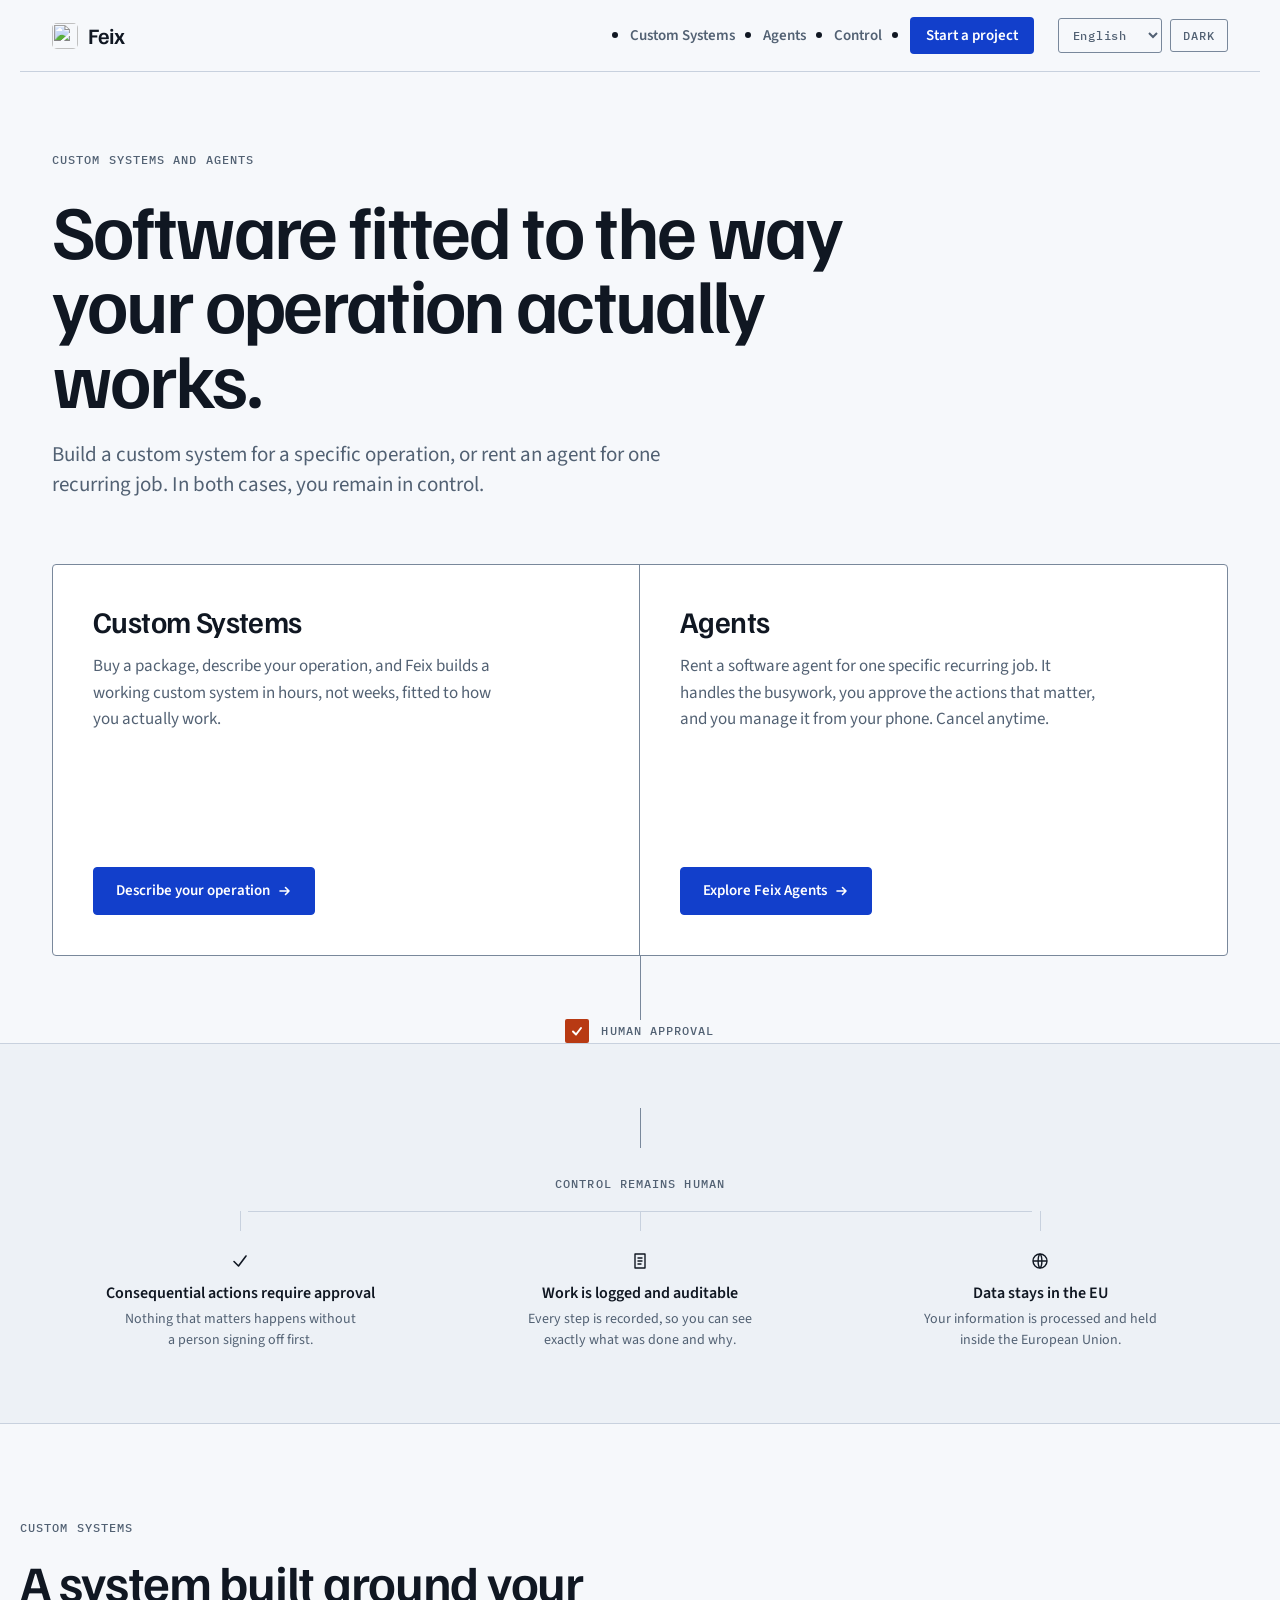
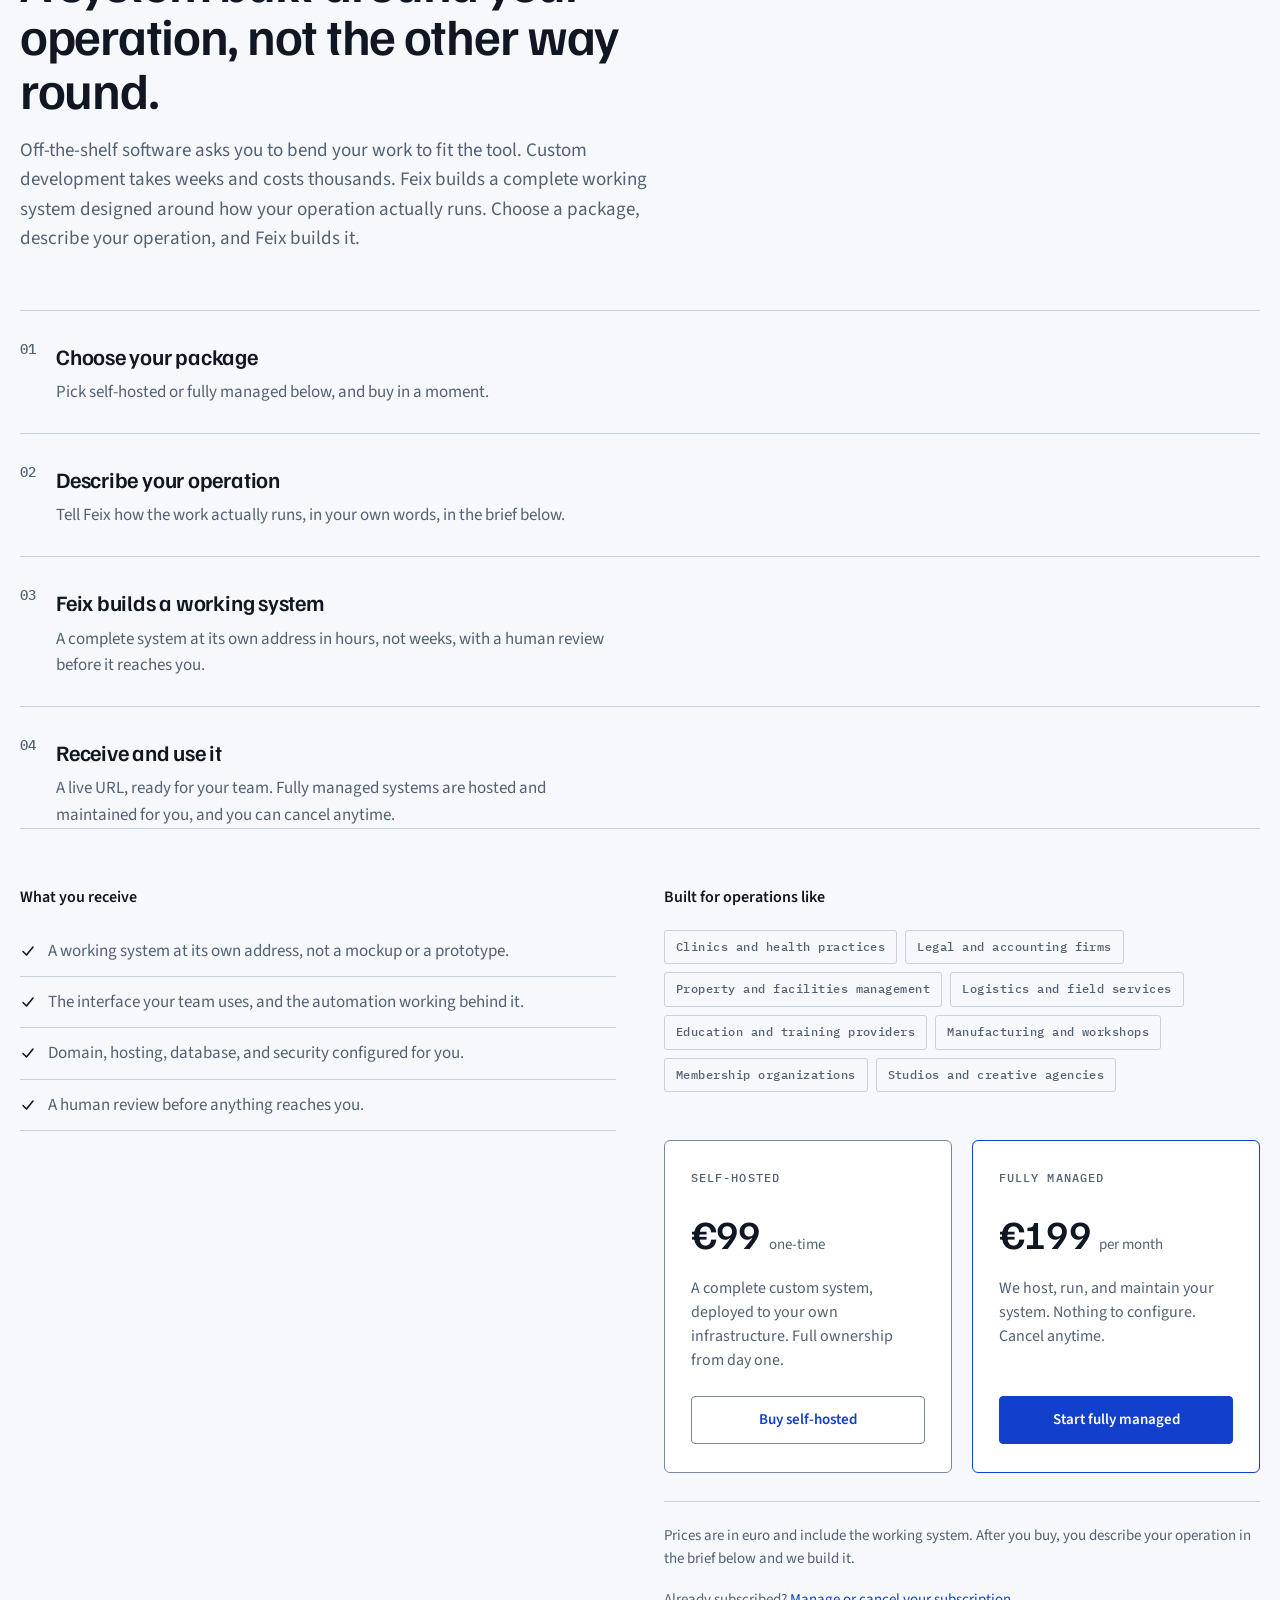
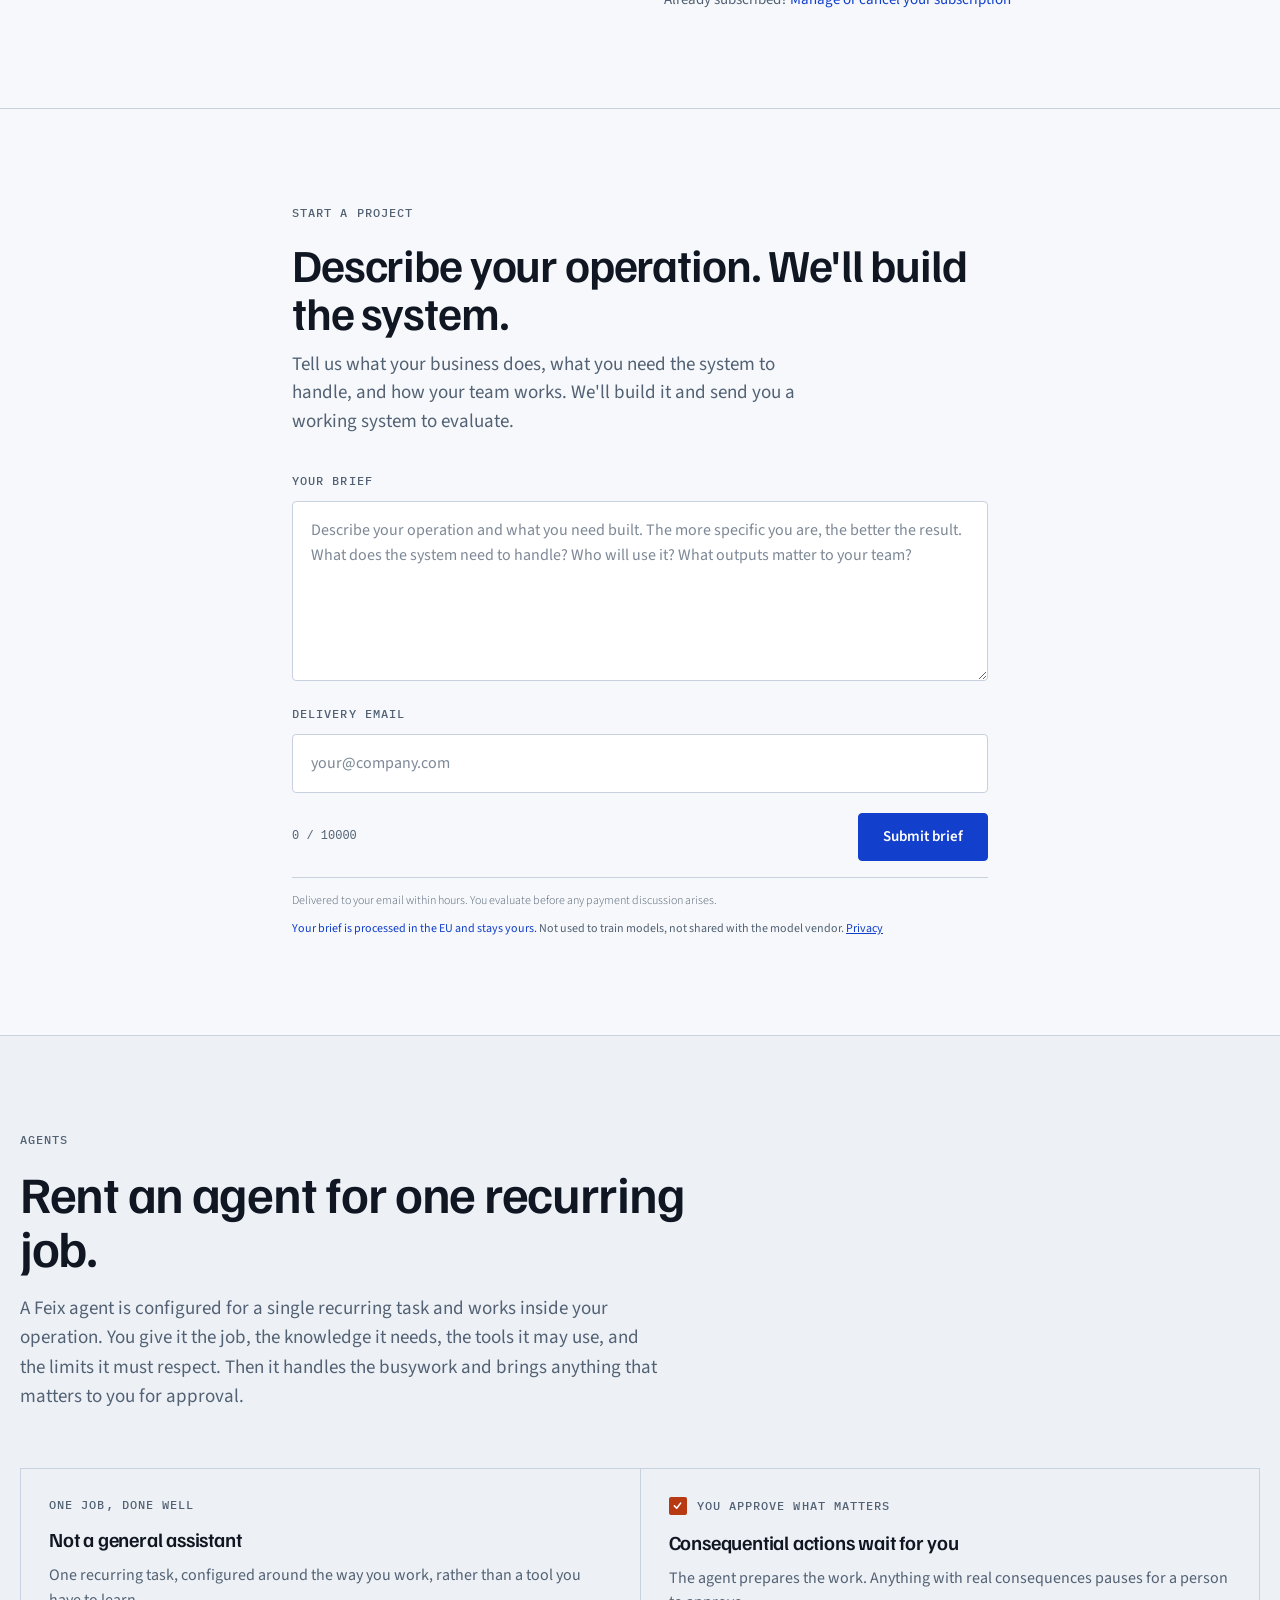
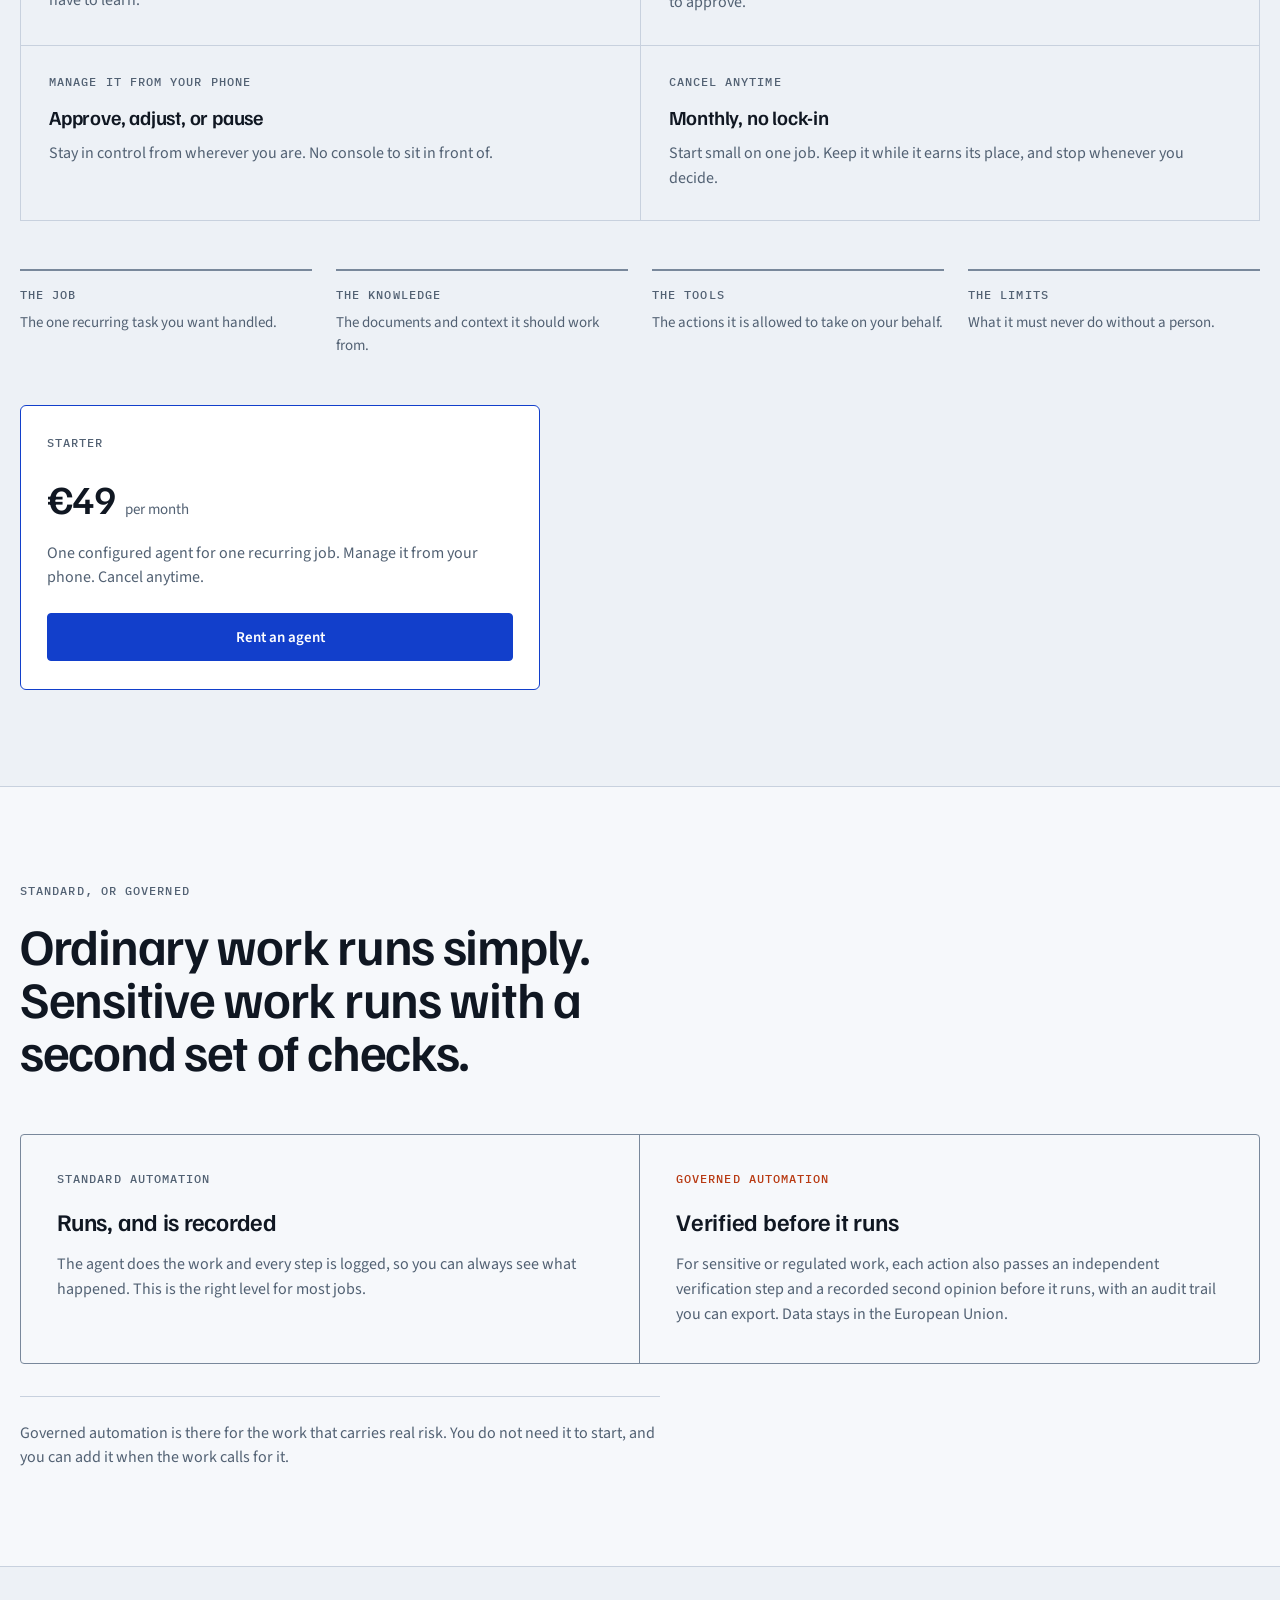
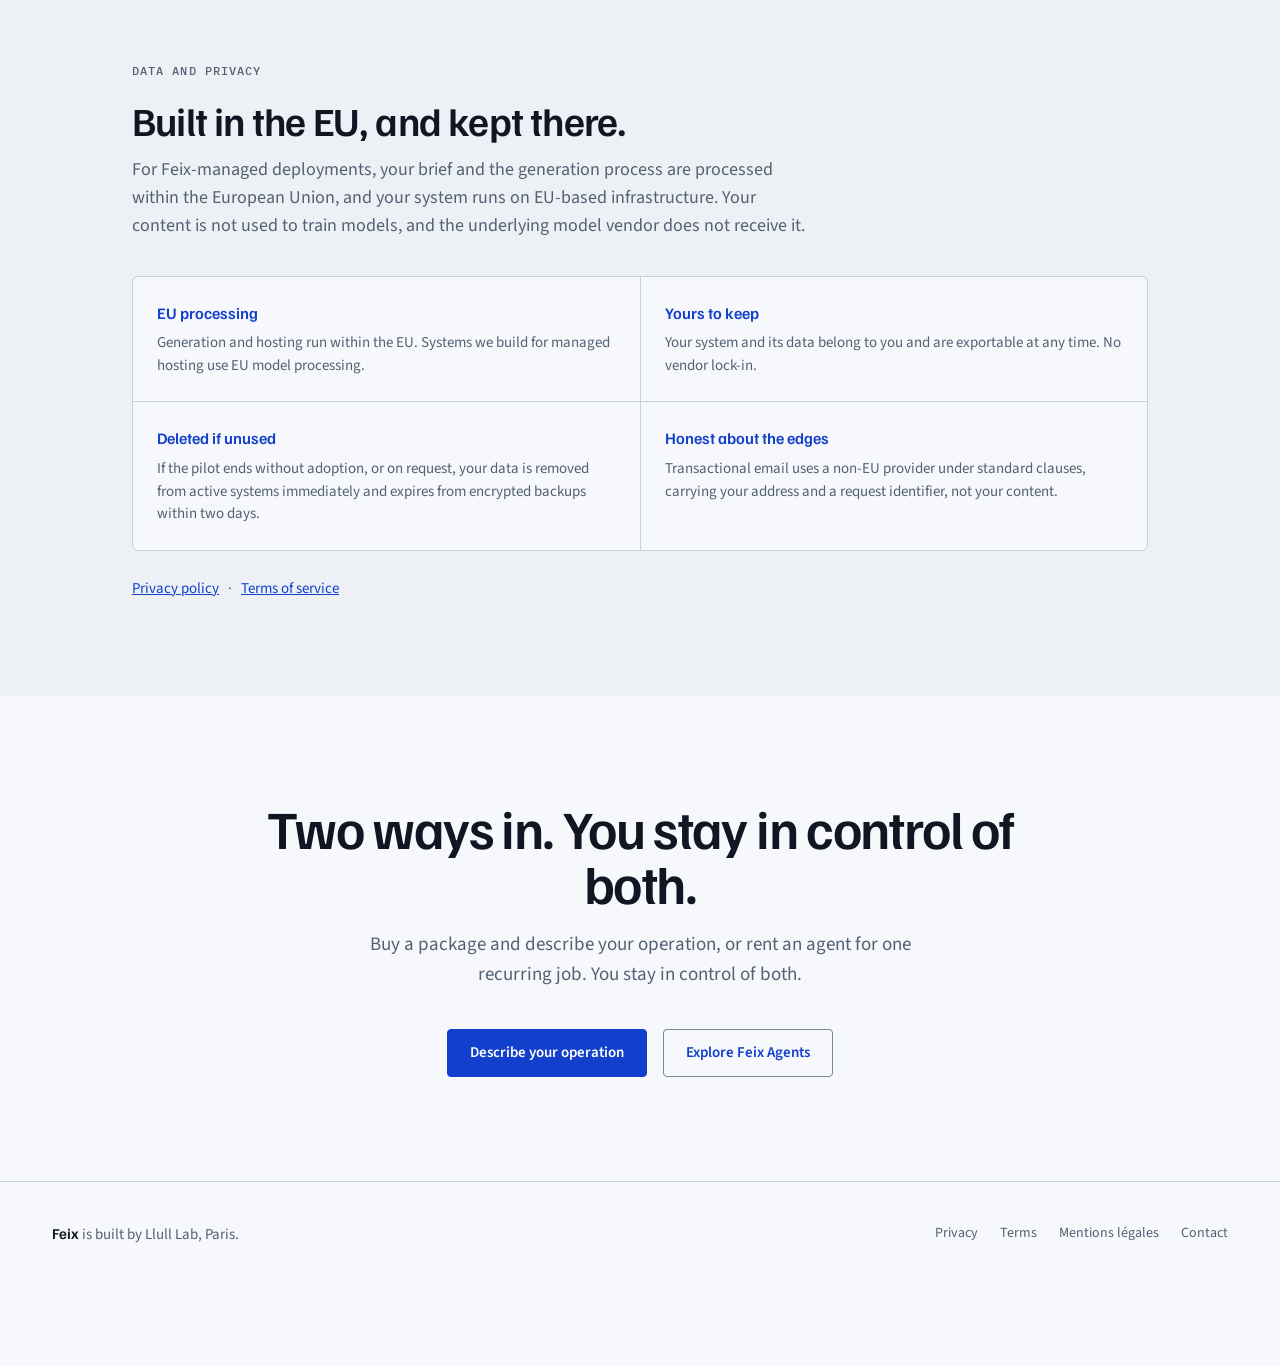
==== commit 5f592974: "Homepage: two-mode redesign with direct Stripe purchase, 9-language i18n Custom Systems (self-hosted" ====
--- a/index.html
+++ b/index.html
@@ -1,718 +1,532 @@
-<!DOCTYPE html>
-<html lang="en">
+<!doctype html>
+<html lang="en" data-theme="light">
 <head>
-<meta charset="UTF-8">
-<meta name="viewport" content="width=device-width, initial-scale=1.0">
-<title>Feix. Complex operations, custom systems.</title>
-<meta name="description" content="We build complete digital systems for complex operations. From brief to live product, in hours. You evaluate before you pay.">
+<meta charset="utf-8">
+<meta name="viewport" content="width=device-width, initial-scale=1">
+<title>Feix. Custom systems and agents.</title>
+<meta name="description" content="Feix builds a custom system for your operation, or rents you an agent for one recurring job. You stay in control of both.">
 <link rel="canonical" href="https://feix.app/">
 <link rel="icon" type="image/jpeg" href="https://feix.app/logo.jpg">
 <meta property="og:type" content="website">
 <meta property="og:url" content="https://feix.app/">
-<meta property="og:title" content="Feix. Complex operations, custom systems.">
-<meta property="og:description" content="We build complete digital systems for complex operations. From brief to live product, in hours. You evaluate before you pay.">
+<meta property="og:title" content="Feix. Custom systems and agents.">
+<meta property="og:description" content="Feix builds a custom system for your operation, or rents you an agent for one recurring job. You stay in control of both.">
 <meta property="og:image" content="https://feix.app/logo.jpg">
 <meta name="twitter:card" content="summary_large_image">
-<meta name="twitter:title" content="Feix. Complex operations, custom systems.">
-<meta name="twitter:description" content="We build complete digital systems for complex operations. From brief to live product, in hours. You evaluate before you pay.">
+<meta name="twitter:title" content="Feix. Custom systems and agents.">
+<meta name="twitter:description" content="Feix builds a custom system for your operation, or rents you an agent for one recurring job. You stay in control of both.">
 <meta name="twitter:image" content="https://feix.app/logo.jpg">
 <link rel="preconnect" href="https://fonts.googleapis.com">
 <link rel="preconnect" href="https://fonts.gstatic.com" crossorigin>
-<link href="https://fonts.googleapis.com/css2?family=Fraunces:ital,wght@0,200;0,300;0,400;1,200;1,300;1,400&family=DM+Sans:wght@300;400;500;600&display=swap" rel="stylesheet">
+<link href="https://fonts.googleapis.com/css2?family=Familjen+Grotesk:wght@500;600&family=IBM+Plex+Mono:wght@500&family=Source+Sans+3:wght@400;600&display=swap" rel="stylesheet">
 <style>
-*,*::before,*::after{box-sizing:border-box;margin:0;padding:0}
-
 :root{
-  --navy:#0a1628;
-  --navy-mid:#0f2040;
-  --navy-light:#16335a;
-  --border:#1e3355;
-  --border-light:rgba(255,255,255,0.08);
-  --text-1:#e8f0fc;
-  --text-2:rgba(232,240,252,0.55);
-  --text-3:rgba(232,240,252,0.30);
-  --accent:#6bb8ff;
-  --accent-warm:#e8c97a;
-  --accent-dim:rgba(107,184,255,0.10);
-  --accent-border:rgba(107,184,255,0.25);
-  --green:#52d17c;
-  --green-dim:rgba(82,209,124,0.10);
-  --red:#f87171;
-  --r-sm:4px;
-  --r-md:8px;
-  --r-lg:12px;
-  --r-xl:16px;
+  --canvas:#F6F8FB; --surface:#EDF1F6; --raised:#FFFFFF;
+  --text-primary:#101722; --text-muted:#526173;
+  --action:#123FCB; --action-hover:#0D319F; --action-ink:#FFFFFF;
+  --approval:#B83A13;
+  --border:#C8D1DE; --border-strong:#79889B; --focus:#123FCB;
+  --overlay-shadow:0 16px 48px rgba(16,23,34,.14);
+  --ease:cubic-bezier(.22,1,.36,1);
 }
-
-html{scroll-behavior:smooth;font-size:16px}
-body{
-  font-family:'DM Sans',sans-serif;
-  background:var(--navy);
-  color:var(--text-1);
-  line-height:1.6;
-  overflow-x:hidden;
-  -webkit-font-smoothing:antialiased;
+:root[data-theme="dark"]{
+  --canvas:#0C1118; --surface:#141B24; --raised:#1B2531;
+  --text-primary:#F3F6FA; --text-muted:#AAB5C4;
+  --action:#8FAAFF; --action-hover:#AEC0FF; --action-ink:#09101D;
+  --approval:#FF9361;
+  --border:#334050; --border-strong:#68788C; --focus:#A8B9FF;
+  --overlay-shadow:0 16px 48px rgba(0,0,0,.40);
 }
-::selection{background:var(--accent-dim);color:var(--accent)}
-a{color:var(--accent);text-decoration:none}
-a:hover{text-decoration:underline}
-
-/* NAV */
-.nav{
-  position:fixed;top:0;left:0;right:0;z-index:100;
-  background:rgba(10,22,40,0.90);
-  backdrop-filter:blur(24px);-webkit-backdrop-filter:blur(24px);
-  border-bottom:1px solid var(--border);
-  padding:0 48px;
-  height:64px;
-  display:flex;align-items:center;justify-content:space-between;
+*{box-sizing:border-box;margin:0;padding:0}
+html{-webkit-text-size-adjust:100%;scroll-behavior:smooth}
+body{background:var(--canvas);color:var(--text-primary);
+  font-family:"Source Sans 3",system-ui,sans-serif;font-size:17px;line-height:1.55;font-weight:400;
+  -webkit-font-smoothing:antialiased;transition:background .18s var(--ease),color .18s var(--ease)}
+.wrap{max-width:1240px;margin:0 auto;padding:0 32px}
+h1,h2,h3{font-family:"Familjen Grotesk",system-ui,sans-serif;font-weight:600}
+.mono{font-family:"IBM Plex Mono",ui-monospace,monospace;font-weight:500;font-size:12px;
+  line-height:1.3;letter-spacing:.09em;text-transform:uppercase}
+a{color:var(--action)}
+:focus-visible{outline:3px solid var(--focus);outline-offset:2px}
+.btn{display:inline-flex;align-items:center;gap:8px;min-height:48px;padding:0 22px;border-radius:4px;
+  background:var(--action);color:var(--action-ink);font-family:"Source Sans 3",sans-serif;font-weight:600;
+  font-size:15px;border:1px solid var(--action);cursor:pointer;text-decoration:none;
+  transition:background .14s var(--ease),border-color .14s var(--ease)}
+.btn:hover{background:var(--action-hover);border-color:var(--action-hover)}
+.btn.ghost{background:transparent;color:var(--action);border-color:var(--border-strong)}
+.btn.ghost:hover{background:transparent;border-color:var(--action)}
+.btn svg{transition:transform .14s var(--ease)}
+.btn:hover svg{transform:translateX(3px)}
+
+/* nav */
+.nav{position:sticky;top:0;z-index:40;height:72px;display:flex;align-items:center;justify-content:space-between;
+  border-bottom:1px solid var(--border);background:var(--canvas)}
+.brand{font-family:"Familjen Grotesk",sans-serif;font-weight:600;font-size:22px;letter-spacing:-.01em}
+.nav-right{display:flex;align-items:center;gap:8px}
+.nav-links{display:flex;gap:28px;margin-right:16px}
+.nav-links a{color:var(--text-muted);text-decoration:none;font-weight:600;font-size:15px;
+  transition:color .14s var(--ease)}
+.nav-links a:hover{color:var(--text-primary)}
+.theme-btn{font-family:"IBM Plex Mono",monospace;font-weight:500;font-size:12px;letter-spacing:.09em;
+  text-transform:uppercase;color:var(--text-muted);background:none;border:1px solid var(--border-strong);
+  border-radius:3px;padding:8px 12px;cursor:pointer;transition:color .14s var(--ease),border-color .14s var(--ease)}
+.theme-btn:hover{color:var(--text-primary);border-color:var(--text-primary)}
+
+/* hero */
+.hero{padding-top:80px}
+.eyebrow{color:var(--text-muted);margin-bottom:24px}
+.hero h1{font-size:clamp(44px,6vw,76px);line-height:.98;letter-spacing:-.035em;max-width:920px}
+.hero .lede{font-size:21px;line-height:1.45;color:var(--text-muted);max-width:620px;margin-top:24px}
+
+/* plate */
+.plate{margin-top:64px;display:grid;grid-template-columns:1fr 1fr;border:1px solid var(--border-strong);
+  border-radius:4px;background:var(--raised);overflow:hidden}
+.half{padding:40px;min-height:390px;display:flex;flex-direction:column}
+.half:first-child{border-right:1px solid var(--border-strong)}
+.half h2{font-size:30px;line-height:1.08;letter-spacing:-.02em}
+.half p{margin-top:16px;color:var(--text-muted);max-width:420px}
+.half .cta{margin-top:auto;padding-top:32px}
+
+/* checkpoint spine */
+.spine{display:flex;flex-direction:column;align-items:center}
+.spine-line{width:1px;height:64px;background:var(--border-strong);transform-origin:top}
+.node{display:flex;align-items:center;gap:12px;margin-top:-1px}
+.sq{width:24px;height:24px;background:var(--approval);border-radius:2px;display:flex;align-items:center;
+  justify-content:center;flex:none}
+.sq svg{display:block}
+.node .mono{color:var(--text-muted)}
+
+/* trust */
+.trust{background:var(--surface);border-top:1px solid var(--border);border-bottom:1px solid var(--border);
+  padding:64px 0 72px}
+.trust .stem{width:1px;height:40px;background:var(--border-strong);margin:0 auto}
+.trust-label{text-align:center;color:var(--text-muted);margin:28px 0 40px}
+.claims{display:grid;grid-template-columns:repeat(3,1fr);gap:24px;position:relative}
+.claims::before{content:"";position:absolute;top:-20px;left:16.67%;right:16.67%;height:1px;background:var(--border)}
+.claim{position:relative;padding-top:20px;text-align:center}
+.claim::before{content:"";position:absolute;top:-20px;left:50%;width:1px;height:20px;background:var(--border)}
+.claim .ico{width:20px;height:20px;margin:0 auto 12px;color:var(--text-primary)}
+.claim h3{font-size:16px;line-height:1.25;font-weight:600;font-family:"Source Sans 3",sans-serif}
+.claim p{font-size:14px;line-height:1.5;color:var(--text-muted);margin-top:6px;max-width:240px;margin-left:auto;margin-right:auto}
+.edge-node{display:none}
+
+/* generic section */
+.section{padding:96px 0}
+.section .head{max-width:720px}
+.section .kicker{color:var(--text-muted);margin-bottom:20px}
+.section h2{font-size:clamp(32px,4vw,52px);line-height:1.04;letter-spacing:-.025em}
+.section .intro{font-size:19px;color:var(--text-muted);margin-top:20px;max-width:640px}
+
+/* steps */
+.steps{margin-top:56px;border-top:1px solid var(--border)}
+.step{display:grid;grid-template-columns:64px 1fr;gap:24px;padding:28px 0;border-bottom:1px solid var(--border);align-items:baseline}
+.step .n{font-family:"IBM Plex Mono",monospace;font-weight:500;font-size:14px;color:var(--text-muted)}
+.step h3{font-size:22px;letter-spacing:-.01em}
+.step p{color:var(--text-muted);margin-top:6px;max-width:560px}
+
+/* two-col facts */
+.facts{margin-top:56px;display:grid;grid-template-columns:1fr 1fr;gap:48px}
+.facts .col h3{font-size:16px;font-family:"Source Sans 3",sans-serif;font-weight:600;margin-bottom:16px}
+.facts ul{list-style:none}
+.facts li{padding:12px 0;border-bottom:1px solid var(--border);color:var(--text-muted);display:flex;gap:12px}
+.facts li svg{flex:none;margin-top:5px;color:var(--text-primary)}
+.tags{margin-top:20px;display:flex;flex-wrap:wrap;gap:8px}
+.tag{font-family:"IBM Plex Mono",monospace;font-weight:500;font-size:12px;letter-spacing:.04em;
+  color:var(--text-muted);border:1px solid var(--border);border-radius:3px;padding:7px 11px}
+.note{margin-top:32px;padding-top:24px;border-top:1px solid var(--border);color:var(--text-muted);max-width:640px;font-size:16px}
+
+/* agents band */
+.agents{background:var(--surface);border-top:1px solid var(--border);border-bottom:1px solid var(--border)}
+.mech{margin-top:56px;display:grid;grid-template-columns:repeat(2,1fr);gap:1px;background:var(--border);
+  border:1px solid var(--border)}
+.mech .cell{background:var(--surface);padding:28px 28px 30px}
+.mech .cell .mono{color:var(--text-muted);margin-bottom:12px;display:flex;align-items:center;gap:10px}
+.mech .cell h3{font-size:20px;letter-spacing:-.01em}
+.mech .cell p{color:var(--text-muted);margin-top:8px;font-size:16px}
+.mini-sq{width:18px;height:18px;background:var(--approval);border-radius:2px;display:inline-flex;
+  align-items:center;justify-content:center;flex:none}
+.config{margin-top:48px;display:grid;grid-template-columns:repeat(4,1fr);gap:24px}
+.config .c{border-top:2px solid var(--border-strong);padding-top:16px}
+.config .c .mono{color:var(--text-muted);margin-bottom:8px}
+.config .c p{font-size:15px;color:var(--text-muted)}
+
+/* governed */
+.gov{display:grid;grid-template-columns:1fr 1fr;gap:0;margin-top:56px;border:1px solid var(--border-strong);border-radius:4px;overflow:hidden}
+.gov .g{padding:36px}
+.gov .g:first-child{border-right:1px solid var(--border-strong)}
+.gov .g .mono{color:var(--text-muted);margin-bottom:16px}
+.gov .g h3{font-size:24px;letter-spacing:-.01em}
+.gov .g p{color:var(--text-muted);margin-top:12px;font-size:16px}
+.gov .g.governed .mono{color:var(--approval)}
+
+/* final cta */
+.final{text-align:center;padding:104px 0}
+.final h2{font-size:clamp(32px,4.4vw,54px);line-height:1.02;letter-spacing:-.03em;max-width:820px;margin:0 auto}
+.final p{color:var(--text-muted);font-size:19px;margin:20px auto 40px;max-width:560px}
+.final .pair{display:flex;gap:16px;justify-content:center;flex-wrap:wrap}
+
+/* footer */
+footer{border-top:1px solid var(--border);padding:40px 0 120px}
+.foot{display:flex;align-items:center;justify-content:space-between;gap:24px;flex-wrap:wrap}
+.foot .who{color:var(--text-muted);font-size:15px}
+.foot .who b{color:var(--text-primary);font-family:"Familjen Grotesk",sans-serif;font-weight:600}
+.foot-links{display:flex;gap:22px;flex-wrap:wrap}
+.foot-links a{color:var(--text-muted);text-decoration:none;font-size:14px}
+.foot-links a:hover{color:var(--text-primary)}
+
+/* mobile sticky */
+.sticky{display:none}
+
+/* motion */
+.reveal{opacity:0;transform:translateY(8px)}
+.reveal.in{opacity:1;transform:none;transition:opacity .28s var(--ease),transform .28s var(--ease)}
+.spine-line.in{animation:draw .42s var(--ease) both}
+.sq.anim{opacity:0}
+.sq.anim.in{animation:pop .16s var(--ease) both}
+@keyframes draw{from{transform:scaleY(0)}to{transform:scaleY(1)}}
+@keyframes pop{from{opacity:0;transform:scale(.6)}to{opacity:1;transform:scale(1)}}
+
+@media(max-width:900px){
+  .facts,.mech,.config{grid-template-columns:1fr}
+  .config{gap:20px}
+  .gov{grid-template-columns:1fr}
+  .gov .g:first-child{border-right:none;border-bottom:1px solid var(--border-strong)}
 }
-.nav-logo{
-  font-family:'DM Sans',sans-serif;font-weight:600;font-size:1.05rem;
-  letter-spacing:0.04em;color:var(--text-1);
-  display:flex;align-items:center;gap:10px;
+@media(max-width:720px){
+  .wrap{padding:0 16px}
+  .nav-links{display:none}
+  .hero{padding-top:48px}
+  .section{padding:64px 0}
+  .plate{grid-template-columns:1fr}
+  .half{min-height:0;padding:28px}
+  .half:first-child{border-right:none;border-bottom:1px solid var(--border-strong)}
+  .spine{display:none}
+  .trust .stem{display:none}
+  .claims{grid-template-columns:1fr;gap:0;padding-left:36px}
+  .claims::before{display:none}
+  .claim{text-align:left;padding:20px 0}
+  .claim .ico{margin:0 0 10px}
+  .claim p{margin-left:0;max-width:none}
+  .claim::before{left:-20px;top:0;height:100%}
+  .edge-node{display:flex;align-items:center;gap:12px;margin:4px 0 4px 16px}
+  .step{grid-template-columns:1fr;gap:4px}
+  .step .n{margin-bottom:4px}
+  body{padding-bottom:76px}
+  .sticky{display:flex;position:fixed;bottom:0;left:0;right:0;z-index:50;gap:10px;padding:12px 16px;
+    background:var(--canvas);border-top:1px solid var(--border)}
+  .sticky .btn{flex:1;justify-content:center;min-height:46px}
 }
-.nav-logo-mark{
-  width:26px;height:26px;border-radius:5px;overflow:hidden;
+@media(prefers-reduced-motion:reduce){
+  *{animation:none!important;transition:none!important;scroll-behavior:auto!important}
+  .reveal{opacity:1;transform:none}.sq.anim{opacity:1}
 }
-.nav-logo-mark img{width:100%;height:100%;object-fit:cover;display:block}
-.nav-links{display:flex;gap:32px;align-items:center;list-style:none}
-.nav-links a{
-  font-size:0.82rem;color:var(--text-2);font-weight:400;
-  transition:color 200ms ease;
+
+/* --- added tokens + aliases bridging carried markup to the new palette --- */
+:root{
+  --ok:#1E874B; --ok-bg:rgba(30,135,75,.10); --ok-border:rgba(30,135,75,.30);
+  --warn:#B5730B; --warn-bg:rgba(181,115,11,.10); --warn-border:rgba(181,115,11,.28);
+  --err:#C23A2B; --err-bg:rgba(194,58,43,.08); --err-border:rgba(194,58,43,.28);
+  --text-1:var(--text-primary); --text-2:var(--text-muted); --text-3:var(--text-muted);
+  --accent:var(--action); --green:var(--ok); --green-dim:var(--ok-bg); --red:var(--err);
+  --navy:var(--canvas); --navy-mid:var(--surface);
 }
-.nav-links a:hover{color:var(--text-1);text-decoration:none}
-.nav-cta{
-  font-size:0.82rem;font-weight:500;
-  background:var(--accent);color:var(--navy);
-  border:none;border-radius:var(--r-sm);
-  padding:8px 20px;cursor:pointer;
-  transition:opacity 200ms ease,transform 200ms ease;
-  text-decoration:none;
+:root[data-theme="dark"]{
+  --ok:#34D07E; --ok-bg:rgba(52,208,126,.12); --ok-border:rgba(52,208,126,.32);
+  --warn:#E0A33A; --warn-bg:rgba(224,163,58,.12); --warn-border:rgba(224,163,58,.30);
+  --err:#FF7A6B; --err-bg:rgba(255,122,107,.10); --err-border:rgba(255,122,107,.30);
 }
-.nav-cta:hover{opacity:0.88;transform:translateY(-1px);text-decoration:none}
-.ui-lang-select{font-family:'DM Sans',sans-serif;font-size:0.78rem;font-weight:400;color:var(--text-2);background:rgba(255,255,255,0.04);border:1px solid var(--border);border-radius:var(--r-sm);padding:7px 10px;cursor:pointer;outline:none;transition:border-color 200ms ease,color 200ms ease}
-.ui-lang-select:hover,.ui-lang-select:focus{border-color:var(--accent-border);color:var(--text-1)}
-.ui-lang-select option{background:#0d1e35;color:var(--text-1)}
-@media(max-width:1023px){.nav-links .ui-lang-select{font-size:1rem}}
-
-.hamburger{
-  display:none;background:none;border:none;cursor:pointer;
-  width:44px;height:44px;flex-direction:column;align-items:center;justify-content:center;gap:5px;
-}
-.hamburger span{display:block;width:22px;height:2px;background:var(--text-2);border-radius:2px;transition:all 300ms ease}
+
+/* ================= carried functional layer, re-skinned ================= */
+.brand{display:flex;align-items:center;gap:10px}
+.brand-mark{width:26px;height:26px;border-radius:5px;overflow:hidden;flex:none}
+.brand-mark img{width:100%;height:100%;object-fit:cover;display:block}
+.nav-links{align-items:center}
+.nav-links a.nav-cta{background:var(--action);color:var(--action-ink);padding:8px 16px;border-radius:4px}
+.nav-links a.nav-cta:hover{background:var(--action-hover);color:var(--action-ink)}
+.ui-lang-select{font-family:"IBM Plex Mono",monospace;font-weight:500;font-size:12px;letter-spacing:.06em;color:var(--text-muted);background:transparent;border:1px solid var(--border-strong);border-radius:3px;padding:8px 10px;cursor:pointer;outline:none;transition:color .14s,border-color .14s}
+.ui-lang-select:hover,.ui-lang-select:focus{border-color:var(--text-primary);color:var(--text-primary)}
+.ui-lang-select option{background:var(--raised);color:var(--text-primary)}
+.hamburger{display:none;background:none;border:none;cursor:pointer;width:44px;height:44px;flex-direction:column;align-items:center;justify-content:center;gap:5px}
+.hamburger span{display:block;width:22px;height:2px;background:var(--text-muted);border-radius:2px;transition:all .3s var(--ease)}
 .hamburger.active span:nth-child(1){transform:translateY(7px) rotate(45deg)}
 .hamburger.active span:nth-child(2){opacity:0}
 .hamburger.active span:nth-child(3){transform:translateY(-7px) rotate(-45deg)}
 
-/* HERO */
-.hero{
-  padding:64px 0 0;
-  min-height:100vh;
-  display:grid;
-  grid-template-columns:1fr 1fr;
-  border-bottom:1px solid var(--border);
-}
-.hero-left{
-  padding:80px 64px 80px 48px;
-  display:flex;flex-direction:column;justify-content:center;
-  border-right:1px solid var(--border);
-}
-.hero-tag{
-  display:inline-flex;align-items:center;gap:8px;
-  background:var(--accent-dim);border:1px solid var(--accent-border);
-  border-radius:999px;padding:4px 14px 4px 8px;
-  font-size:0.72rem;font-weight:500;letter-spacing:0.1em;text-transform:uppercase;
-  color:var(--accent);margin-bottom:32px;width:fit-content;
-}
-.hero-tag-dot{width:6px;height:6px;border-radius:50%;background:var(--accent);animation:pulse 2s ease-in-out infinite}
-@keyframes pulse{0%,100%{opacity:1;transform:scale(1)}50%{opacity:0.4;transform:scale(1.5)}}
-
-.hero h1{
-  font-family:'Fraunces',serif;
-  font-weight:300;font-size:clamp(2.8rem,5vw,4.5rem);
-  line-height:1.0;letter-spacing:-0.02em;
-  margin-bottom:24px;color:var(--text-1);
-}
-.hero-sub{
-  font-size:1rem;color:var(--text-2);
-  line-height:1.75;margin-bottom:40px;font-weight:300;max-width:44ch;
-}
-.hero-actions{display:flex;gap:16px;flex-wrap:wrap;align-items:center}
-.btn-primary{
-  display:inline-flex;align-items:center;gap:10px;
-  font-family:'DM Sans',sans-serif;font-size:0.88rem;font-weight:500;
-  background:var(--accent);color:var(--navy);border:none;border-radius:var(--r-md);
-  padding:13px 28px;cursor:pointer;text-decoration:none;
-  transition:opacity 200ms ease,transform 200ms ease;
-}
-.btn-primary:hover{opacity:0.88;transform:translateY(-1px);text-decoration:none}
-.btn-outline{
-  display:inline-flex;align-items:center;gap:10px;
-  font-size:0.88rem;font-weight:400;
-  color:var(--text-2);border:1px solid var(--border-light);border-radius:var(--r-md);
-  padding:13px 28px;cursor:pointer;text-decoration:none;
-  transition:all 200ms ease;
-}
-.btn-outline:hover{border-color:rgba(255,255,255,0.2);color:var(--text-1);text-decoration:none}
-
-.hero-right{
-  display:flex;flex-direction:column;justify-content:center;
-  padding:80px 48px 80px 64px;
-}
-.hero-right-label{
-  font-size:0.7rem;letter-spacing:0.16em;text-transform:uppercase;
-  color:var(--text-3);margin-bottom:32px;font-weight:400;
-}
-.industry-list{list-style:none;display:flex;flex-direction:column;gap:0}
-.industry-item{
-  padding:18px 0;
-  border-bottom:1px solid var(--border);
-  display:flex;align-items:center;justify-content:space-between;
-  gap:16px;transition:background 200ms ease;
-}
-.industry-item:first-child{border-top:1px solid var(--border)}
-.industry-name{
-  font-family:'Fraunces',serif;font-weight:200;
-  font-size:1.1rem;color:var(--text-1);letter-spacing:-0.01em;
-}
-.industry-example{
-  font-size:0.74rem;color:var(--text-3);font-weight:300;
-  text-align:right;max-width:22ch;line-height:1.4;
-}
-
-/* PROMISE BANNER */
-.promise{
-  background:var(--navy-mid);
-  border-bottom:1px solid var(--border);
-  padding:56px 48px;
-  text-align:center;
-}
-.promise h2{
-  font-family:'Fraunces',serif;font-weight:200;
-  font-size:clamp(1.8rem,4vw,3.2rem);letter-spacing:-0.02em;
-  color:var(--text-1);margin-bottom:16px;
-}
-.promise p{font-size:1rem;color:var(--text-2);max-width:56ch;margin:0 auto;line-height:1.75;font-weight:300}
-
-/* OFFER SECTION */
-.offer{
-  display:grid;grid-template-columns:1fr 1fr;
-  border-bottom:1px solid var(--border);
-}
-.offer-left{
-  padding:72px 48px;border-right:1px solid var(--border);
-}
-.offer-right{
-  padding:72px 48px;
-  background:var(--navy-mid);
-}
-.section-label{
-  font-size:0.68rem;letter-spacing:0.18em;text-transform:uppercase;
-  color:var(--text-3);font-weight:400;margin-bottom:24px;display:block;
-}
-.offer-left h2{
-  font-family:'Fraunces',serif;font-weight:300;
-  font-size:clamp(2rem,3.5vw,2.8rem);line-height:1.1;letter-spacing:-0.02em;
-  margin-bottom:28px;color:var(--text-1);
-}
-.offer-left p{font-size:0.9rem;color:var(--text-2);line-height:1.8;font-weight:300;margin-bottom:20px}
-.offer-left p:last-child{margin-bottom:0}
-
-.offer-steps{display:flex;flex-direction:column;gap:0}
-.offer-step{
-  display:flex;gap:20px;align-items:flex-start;
-  padding:24px 0;border-bottom:1px solid var(--border);
-}
-.offer-step:last-child{border-bottom:none;padding-bottom:0}
-.offer-step-num{
-  font-family:'Fraunces',serif;font-weight:200;
-  font-size:2.2rem;color:var(--border-light);line-height:1;flex-shrink:0;
-  width:48px;text-align:center;padding-top:4px;
-}
-.offer-step-body h3{
-  font-family:'DM Sans',sans-serif;font-weight:500;
-  font-size:0.95rem;margin-bottom:8px;color:var(--text-1);
-}
-.offer-step-body p{font-size:0.82rem;color:var(--text-2);line-height:1.7;font-weight:300}
-
-/* USE CASES */
-.usecases{padding:72px 48px;border-bottom:1px solid var(--border)}
-.usecases-inner{max-width:1100px;margin:0 auto}
-.usecases h2{
-  font-family:'Fraunces',serif;font-weight:200;
-  font-size:clamp(1.8rem,3.5vw,2.6rem);letter-spacing:-0.02em;
-  color:var(--text-1);margin-bottom:48px;margin-top:24px;
-}
-.usecase-grid{
-  display:grid;grid-template-columns:repeat(3,1fr);gap:1px;
-  background:var(--border);border:1px solid var(--border);
-  border-radius:var(--r-lg);overflow:hidden;
-}
-.usecase-card{
-  background:var(--navy);padding:32px 28px;
-  transition:background 200ms ease;
-}
-.usecase-card:hover{background:var(--navy-mid)}
-.usecase-industry{
-  font-size:0.68rem;letter-spacing:0.14em;text-transform:uppercase;
-  color:var(--accent);font-weight:500;margin-bottom:14px;
-}
-.usecase-card h3{
-  font-family:'Fraunces',serif;font-weight:300;
-  font-size:1.15rem;letter-spacing:-0.01em;
-  margin-bottom:12px;color:var(--text-1);line-height:1.2;
-}
-.usecase-card p{font-size:0.8rem;color:var(--text-2);line-height:1.7;font-weight:300}
-
-/* PRICING */
-.pricing{
-  display:grid;grid-template-columns:1fr 1fr;
-  border-bottom:1px solid var(--border);
-}
-.pricing-intro{padding:72px 48px;border-right:1px solid var(--border)}
-.pricing-intro h2{
-  font-family:'Fraunces',serif;font-weight:200;
-  font-size:clamp(1.8rem,3.5vw,2.6rem);letter-spacing:-0.02em;
-  color:var(--text-1);margin-bottom:24px;margin-top:24px;
-}
-.pricing-intro p{font-size:0.9rem;color:var(--text-2);line-height:1.8;font-weight:300;margin-bottom:16px}
-.pricing-cards{padding:72px 48px;display:flex;flex-direction:column;gap:16px;justify-content:center}
-.pricing-card{
-  background:var(--navy-mid);border:1px solid var(--border);
-  border-radius:var(--r-lg);padding:24px 28px;
-}
-.pricing-card.featured{border-color:var(--accent-border);background:rgba(107,184,255,0.05)}
-.pricing-card-name{font-family:'Fraunces',serif;font-weight:300;font-size:1.2rem;margin-bottom:8px;color:var(--text-1)}
-.pricing-card-desc{font-size:0.8rem;color:var(--text-2);line-height:1.6;font-weight:300;margin-bottom:16px}
-.pricing-card-cta{
-  font-size:0.78rem;font-weight:500;
-  color:var(--accent);border:1px solid var(--accent-border);
-  border-radius:var(--r-sm);padding:9px 20px;
-  display:inline-flex;cursor:pointer;text-decoration:none;
-  transition:all 200ms ease;
-}
-.pricing-card-cta:hover{background:var(--accent-dim);text-decoration:none}
-.pricing-card.featured .pricing-card-cta{background:var(--accent);color:var(--navy);border-color:var(--accent)}
-.pricing-card.featured .pricing-card-cta:hover{opacity:0.88}
-
-/* BRIEF FORM */
-.brief-outer{padding:72px 48px;border-bottom:1px solid var(--border)}
-.brief-inner{max-width:760px;margin:0 auto}
-.brief-inner h2{
-  font-family:'Fraunces',serif;font-weight:200;
-  font-size:clamp(2rem,4vw,3rem);letter-spacing:-0.02em;
-  color:var(--text-1);margin-bottom:12px;margin-top:24px;
-}
-.brief-inner .sub{
-  font-size:0.9rem;color:var(--text-2);line-height:1.7;font-weight:300;
-  margin-bottom:36px;max-width:50ch;
-}
+.section-label{font-family:"IBM Plex Mono",ui-monospace,monospace;font-weight:500;font-size:12px;line-height:1.3;letter-spacing:.09em;text-transform:uppercase;color:var(--text-muted);display:block;margin-bottom:20px}
+
+/* brief form */
+.brief-outer{padding:96px 0;border-top:1px solid var(--border)}
+.brief-inner{max-width:760px;margin:0 auto;padding:0 32px}
+.brief-inner h2{font-family:"Familjen Grotesk",sans-serif;font-weight:600;font-size:clamp(30px,4vw,46px);line-height:1.05;letter-spacing:-.025em;margin-bottom:14px}
+.brief-inner .sub{font-size:19px;color:var(--text-muted);line-height:1.5;margin-bottom:36px;max-width:56ch}
 .form-group{margin-bottom:16px}
-.form-group label{
-  display:block;font-size:0.72rem;letter-spacing:0.12em;text-transform:uppercase;
-  color:var(--text-3);font-weight:400;margin-bottom:10px;
-}
-.form-textarea{
-  width:100%;min-height:180px;resize:vertical;
-  background:rgba(255,255,255,0.03);border:1px solid var(--border);
-  border-radius:var(--r-md);padding:18px 20px;
-  font-family:'DM Sans',sans-serif;font-size:0.92rem;
-  color:var(--text-1);line-height:1.7;font-weight:300;
-  transition:border-color 250ms ease;
-}
-.form-textarea::placeholder{color:var(--text-3)}
-.form-textarea:focus{outline:none;border-color:var(--accent-border)}
-.form-input{
-  width:100%;
-  background:rgba(255,255,255,0.03);border:1px solid var(--border);
-  border-radius:var(--r-md);padding:13px 20px;
-  font-family:'DM Sans',sans-serif;font-size:0.92rem;
-  color:var(--text-1);font-weight:300;
-  transition:border-color 250ms ease;
-}
-.form-input::placeholder{color:var(--text-3)}
-.form-input:focus{outline:none;border-color:var(--accent-border)}
-.form-footer{
-  display:flex;align-items:center;justify-content:space-between;
-  margin-top:20px;flex-wrap:wrap;gap:12px;
-}
-.form-note{font-size:0.75rem;color:var(--text-3);font-weight:300}
-.char-count{font-size:0.75rem;color:var(--text-3)}
-
-.btn-submit{
-  display:inline-flex;align-items:center;gap:8px;
-  font-family:'DM Sans',sans-serif;font-size:0.88rem;font-weight:500;
-  background:var(--accent);color:var(--navy);border:none;border-radius:var(--r-md);
-  padding:12px 28px;cursor:pointer;
-  transition:opacity 200ms ease,transform 200ms ease;
-}
-.btn-submit:hover{opacity:0.88;transform:translateY(-1px)}
-.btn-submit:disabled{opacity:0.35;cursor:not-allowed;transform:none}
-.btn-submit .spinner{
-  width:14px;height:14px;border:2px solid rgba(10,22,40,0.2);
-  border-top-color:var(--navy);border-radius:50%;
-  animation:spin 0.7s linear infinite;display:none;
-}
-.btn-submit.loading .spinner{display:block}
-.btn-submit.loading .btn-text{display:none}
+.form-group label{display:block;font-family:"IBM Plex Mono",monospace;font-weight:500;font-size:12px;letter-spacing:.09em;text-transform:uppercase;color:var(--text-muted);margin-bottom:10px}
+.form-textarea,.form-input{width:100%;background:var(--raised);border:1px solid var(--border);border-radius:4px;padding:16px 18px;font-family:"Source Sans 3",sans-serif;font-size:16px;color:var(--text-primary);line-height:1.55;transition:border-color .16s var(--ease)}
+.form-textarea{min-height:180px;resize:vertical}
+.form-textarea::placeholder,.form-input::placeholder{color:var(--text-muted);opacity:.75}
+.form-textarea:focus,.form-input:focus{outline:none;border-color:var(--action)}
+.form-footer{display:flex;align-items:center;justify-content:space-between;margin-top:20px;flex-wrap:wrap;gap:12px}
+.char-count{font-family:"IBM Plex Mono",monospace;font-size:12px;color:var(--text-muted)}
+.btn-submit{display:inline-flex;align-items:center;gap:8px;min-height:48px;padding:0 24px;border-radius:4px;background:var(--action);color:var(--action-ink);border:1px solid var(--action);font-family:"Source Sans 3",sans-serif;font-weight:600;font-size:15px;cursor:pointer;transition:background .14s var(--ease),border-color .14s var(--ease)}
+.btn-submit:hover{background:var(--action-hover);border-color:var(--action-hover)}
+.btn-submit:disabled{opacity:.4;cursor:not-allowed}
+.btn-submit .spinner{width:14px;height:14px;border:2px solid rgba(255,255,255,.35);border-top-color:var(--action-ink);border-radius:50%;animation:spin .7s linear infinite;display:none}
+.btn-submit.loading .spinner{display:block}.btn-submit.loading .btn-text{display:none}
 @keyframes spin{to{transform:rotate(360deg)}}
 
-.usage-badge{
-  display:inline-flex;align-items:center;gap:8px;
-  background:var(--accent-dim);border:1px solid var(--accent-border);
-  border-radius:999px;padding:4px 14px;
-  font-size:0.72rem;color:var(--accent);font-weight:400;
-}
+/* usage badge */
+.usage-badge{display:inline-flex;align-items:center;gap:8px;background:var(--surface);border:1px solid var(--border);border-radius:999px;padding:5px 14px;font-family:"IBM Plex Mono",monospace;font-size:12px;letter-spacing:.04em;color:var(--text-muted)}
 .usage-badge.hidden{display:none}
-.usage-dot{width:5px;height:5px;border-radius:50%;background:var(--green);flex-shrink:0}
-.usage-badge.warning{color:#fbbf24;background:rgba(251,191,36,0.08);border-color:rgba(251,191,36,0.2)}
-.usage-badge.warning .usage-dot{background:#fbbf24}
-.usage-badge.depleted{color:var(--red);background:rgba(248,113,113,0.07);border-color:rgba(248,113,113,0.2)}
-.usage-badge.depleted .usage-dot{background:var(--red)}
-
-/* STEPPER */
-.stepper-outer{padding:40px 48px 72px;border-bottom:1px solid var(--border);display:none}
+.usage-dot{width:6px;height:6px;border-radius:50%;background:var(--ok);flex-shrink:0}
+.usage-badge.warning{color:var(--warn);background:var(--warn-bg);border-color:var(--warn-border)}
+.usage-badge.warning .usage-dot{background:var(--warn)}
+.usage-badge.depleted{color:var(--err);background:var(--err-bg);border-color:var(--err-border)}
+.usage-badge.depleted .usage-dot{background:var(--err)}
+
+/* stepper */
+.stepper-outer{padding:40px 0 88px;display:none}
 .stepper-outer.visible{display:block}
-.stepper-inner{max-width:760px;margin:0 auto}
+.stepper-inner{max-width:760px;margin:0 auto;padding:0 32px}
 .stepper{display:flex;flex-direction:column}
 .step{display:flex;align-items:flex-start;gap:20px;padding-bottom:28px;position:relative}
 .step:last-child{padding-bottom:0}
 .step-indicator{display:flex;flex-direction:column;align-items:center;flex-shrink:0}
-.step-dot{
-  width:32px;height:32px;border-radius:50%;
-  background:var(--navy);border:1px solid var(--border);
-  display:grid;place-items:center;font-size:0.78rem;color:var(--text-3);
-  transition:all 400ms ease;position:relative;z-index:2;
+.step-dot{width:34px;height:34px;border-radius:50%;background:var(--raised);border:1px solid var(--border-strong);display:grid;place-items:center;font-family:"IBM Plex Mono",monospace;font-size:13px;color:var(--text-muted);transition:all .4s var(--ease);position:relative;z-index:2}
+.step-line{width:1px;flex:1;min-height:22px;background:var(--border);transition:background .4s var(--ease)}
+.step:last-child .step-line{display:none}
+.step.active .step-dot{border-color:var(--action);color:var(--action)}
+.step.completed .step-dot{border-color:var(--ok);background:var(--ok-bg);color:var(--ok)}
+.step.completed .step-line{background:var(--ok)}
+.step-content h3{font-family:"Familjen Grotesk",sans-serif;font-weight:600;font-size:16px;margin-bottom:3px;transition:color .3s var(--ease)}
+.step.active .step-content h3{color:var(--action)}
+.step.completed .step-content h3{color:var(--ok)}
+.step-content p{font-size:15px;color:var(--text-muted)}
+
+/* confirmation */
+.confirm-outer{padding:40px 0 88px;display:none}
+.confirm-outer.visible{display:block}
+.confirm-card{max-width:560px;margin:0 auto;background:var(--raised);border:1px solid var(--border-strong);border-radius:6px;padding:48px 40px;text-align:center;box-shadow:var(--overlay-shadow)}
+.confirm-card h3{font-family:"Familjen Grotesk",sans-serif;font-weight:600;font-size:26px;letter-spacing:-.01em;margin-bottom:12px}
+.confirm-card p{font-size:16px;color:var(--text-muted);line-height:1.6;margin-bottom:24px}
+
+/* gate modal */
+.gate-overlay{display:none;position:fixed;inset:0;z-index:200;align-items:center;justify-content:center;padding:24px;background:rgba(16,23,34,.55);backdrop-filter:blur(8px);-webkit-backdrop-filter:blur(8px)}
+:root[data-theme="dark"] .gate-overlay{background:rgba(0,0,0,.6)}
+.gate-overlay.visible{display:flex}
+.gate-box{background:var(--raised);border:1px solid var(--border-strong);border-radius:8px;padding:36px;width:100%;max-width:420px;box-shadow:var(--overlay-shadow)}
+.gate-header{display:flex;align-items:center;justify-content:space-between;margin-bottom:24px}
+.gate-title{font-family:"Familjen Grotesk",sans-serif;font-weight:600;font-size:20px;color:var(--text-primary)}
+.gate-close{background:none;border:none;cursor:pointer;color:var(--text-muted);width:28px;height:28px;display:grid;place-items:center;border-radius:4px;transition:color .2s var(--ease)}
+.gate-close:hover{color:var(--text-primary)}
+.gate-tabs{display:flex;margin-bottom:22px;border-bottom:1px solid var(--border)}
+.gate-tab{flex:1;background:none;border:none;padding:11px 8px;font-family:"Source Sans 3",sans-serif;font-size:14px;font-weight:600;color:var(--text-muted);cursor:pointer;border-bottom:2px solid transparent;margin-bottom:-1px;transition:color .16s,border-color .16s}
+.gate-tab:hover{color:var(--text-primary)}
+.gate-tab.active{color:var(--action);border-bottom-color:var(--action)}
+.gate-panel{display:none}.gate-panel.active{display:block}
+.gate-input{width:100%;background:var(--canvas);border:1px solid var(--border);border-radius:4px;padding:12px 16px;font-family:"Source Sans 3",sans-serif;font-size:16px;color:var(--text-primary);transition:border-color .16s}
+.gate-input::placeholder{color:var(--text-muted);opacity:.75}
+.gate-input:focus{outline:none;border-color:var(--action)}
+.gate-input.code-input{text-align:center;letter-spacing:.12em;text-transform:uppercase;font-family:"IBM Plex Mono",monospace}
+.gate-btn{display:inline-flex;align-items:center;justify-content:center;gap:8px;width:100%;margin-top:12px;font-family:"Source Sans 3",sans-serif;font-size:15px;font-weight:600;border-radius:4px;padding:0 22px;min-height:48px;cursor:pointer;border:1px solid transparent;transition:background .14s,border-color .14s}
+.gate-btn.primary{background:var(--action);color:var(--action-ink);border-color:var(--action)}
+.gate-btn.primary:hover{background:var(--action-hover);border-color:var(--action-hover)}
+.gate-btn.secondary{background:transparent;color:var(--action);border-color:var(--border-strong)}
+.gate-btn.secondary:hover{border-color:var(--action)}
+.gate-btn:disabled{opacity:.4;cursor:not-allowed}
+.gate-spinner{width:14px;height:14px;border:2px solid rgba(255,255,255,.35);border-top-color:var(--action-ink);border-radius:50%;animation:spin .7s linear infinite;display:none}
+.gate-btn.secondary .gate-spinner{border-color:var(--border-strong);border-top-color:var(--action)}
+.gate-btn.loading .gate-spinner{display:block}.gate-btn.loading .gate-btn-text{display:none}
+.gate-msg{margin-top:10px;padding:10px 14px;border-radius:4px;font-size:14px;text-align:center;display:none}
+.gate-msg.success{display:block;background:var(--ok-bg);color:var(--ok);border:1px solid var(--ok-border)}
+.gate-msg.error{display:block;background:var(--err-bg);color:var(--err);border:1px solid var(--err-border)}
+.gate-hint{font-size:13px;color:var(--text-muted);margin-top:10px;text-align:center;line-height:1.5}
+.exhausted-box-inner{width:100%;max-width:420px}.exhausted-box-inner.hidden{display:none}
+
+/* error toast */
+.error-toast{position:fixed;bottom:32px;left:50%;transform:translateX(-50%) translateY(120px);background:var(--err-bg);border:1px solid var(--err-border);color:var(--err);border-radius:6px;padding:12px 22px;font-size:15px;z-index:300;backdrop-filter:blur(10px);-webkit-backdrop-filter:blur(10px);transition:transform .4s var(--ease),opacity .4s var(--ease);opacity:0;pointer-events:none}
+.error-toast.visible{transform:translateX(-50%) translateY(0);opacity:1;pointer-events:auto}
+
+/* EU residency band */
+.dp-band{padding:96px 0;border-top:1px solid var(--border);background:var(--surface)}
+.dp-inner{max-width:1080px;margin:0 auto;padding:0 32px}
+.dp-title{font-family:"Familjen Grotesk",sans-serif;font-weight:600;font-size:clamp(28px,3.5vw,40px);line-height:1.08;letter-spacing:-.02em;margin:14px 0;color:var(--text-primary)}
+.dp-lead{color:var(--text-muted);max-width:680px;font-size:18px;margin-bottom:36px}
+.dp-grid{display:grid;grid-template-columns:repeat(2,1fr);gap:1px;background:var(--border);border:1px solid var(--border);border-radius:6px;overflow:hidden}
+.dp-item{background:var(--canvas);padding:24px;display:flex;flex-direction:column;gap:7px}
+.dp-k{font-family:"Familjen Grotesk",sans-serif;font-weight:600;font-size:16px;color:var(--action)}
+.dp-v{font-size:15px;color:var(--text-muted);line-height:1.5}
+.dp-links{margin-top:26px;font-size:15px}
+.dp-links span{color:var(--text-muted);margin:0 6px}
+@media(max-width:720px){.dp-grid{grid-template-columns:1fr}}
+
+/* fade-in reveal (live IntersectionObserver adds .visible) */
+.fade-in{opacity:0;transform:translateY(16px);transition:opacity .6s var(--ease),transform .6s var(--ease)}
+.fade-in.visible{opacity:1;transform:none}
+
+/* mobile nav */
+@media(max-width:1023px){
+  .hamburger{display:flex}
+  .nav-links{display:none;position:fixed;inset:0;background:var(--canvas);flex-direction:column;align-items:center;justify-content:center;gap:32px;z-index:99;margin-right:0}
+  .nav-links.open{display:flex}
 }
-.step-line{width:1px;flex:1;min-height:20px;background:var(--border);transition:background 400ms ease}
-.step:last-child .step-line{display:none}
-.step.active .step-dot{border-color:var(--accent);color:var(--accent);box-shadow:0 0 16px rgba(107,184,255,0.2)}
-.step.completed .step-dot{border-color:var(--green);background:var(--green-dim);color:var(--green)}
-.step.completed .step-line{background:var(--green)}
-.step-content h3{font-size:0.88rem;font-weight:500;margin-bottom:3px;transition:color 300ms ease}
-.step.active .step-content h3{color:var(--accent)}
-.step.completed .step-content h3{color:var(--green)}
-.step-content p{font-size:0.78rem;color:var(--text-3);font-weight:300}
-
-/* CONFIRMATION */
-.confirm-outer{padding:40px 48px 72px;border-bottom:1px solid var(--border);display:none}
-.confirm-outer.visible{display:block}
-.confirm-card{
-  max-width:560px;margin:0 auto;
-  background:var(--navy-mid);border:1px solid var(--border);
-  border-radius:var(--r-xl);padding:48px 40px;text-align:center;
-}
-.confirm-card h3{font-family:'Fraunces',serif;font-weight:300;font-size:1.8rem;margin-bottom:12px}
-.confirm-card p{font-size:0.88rem;color:var(--text-2);line-height:1.8;font-weight:300;margin-bottom:24px}
-
-/* GATE MODAL */
-.gate-overlay{
-  display:none;position:fixed;inset:0;z-index:200;
-  align-items:center;justify-content:center;padding:24px;
-  background:rgba(10,22,40,0.88);
-  backdrop-filter:blur(12px);-webkit-backdrop-filter:blur(12px);
-}
-.gate-overlay.visible{display:flex}
-.gate-box{
-  background:#0d1e35;border:1px solid var(--border);
-  border-radius:var(--r-xl);padding:36px;
-  width:100%;max-width:420px;
-}
-.gate-header{display:flex;align-items:center;justify-content:space-between;margin-bottom:28px}
-.gate-title{font-family:'Fraunces',serif;font-weight:300;font-size:1.25rem;color:var(--text-1)}
-.gate-close{background:none;border:none;cursor:pointer;color:var(--text-3);width:28px;height:28px;display:grid;place-items:center;border-radius:4px;transition:color 200ms ease}
-.gate-close:hover{color:var(--text-1)}
-.gate-tabs{display:flex;margin-bottom:24px;border-bottom:1px solid var(--border)}
-.gate-tab{
-  flex:1;background:none;border:none;
-  padding:11px 8px;
-  font-family:'DM Sans',sans-serif;font-size:0.78rem;font-weight:400;
-  color:var(--text-3);cursor:pointer;
-  border-bottom:2px solid transparent;margin-bottom:-1px;
-  transition:color 200ms ease,border-color 200ms ease;
-}
-.gate-tab:hover{color:var(--text-2)}
-.gate-tab.active{color:var(--accent);border-bottom-color:var(--accent)}
-.gate-panel{display:none}
-.gate-panel.active{display:block}
-.gate-input{
-  width:100%;
-  background:rgba(255,255,255,0.04);border:1px solid var(--border);
-  border-radius:var(--r-md);padding:12px 18px;
-  font-family:'DM Sans',sans-serif;font-size:0.95rem;color:var(--text-1);
-  transition:border-color 250ms ease;font-weight:300;
-}
-.gate-input::placeholder{color:var(--text-3)}
-.gate-input:focus{outline:none;border-color:var(--accent-border)}
-.gate-input.code-input{text-align:center;letter-spacing:0.12em;text-transform:uppercase}
-.gate-btn{
-  display:inline-flex;align-items:center;justify-content:center;gap:8px;
-  width:100%;margin-top:12px;
-  font-family:'DM Sans',sans-serif;font-size:0.85rem;font-weight:500;
-  border-radius:var(--r-md);padding:12px 24px;
-  cursor:pointer;min-height:44px;
-  transition:opacity 200ms ease,transform 200ms ease;
-}
-.gate-btn.primary{background:var(--accent);color:var(--navy);border:none}
-.gate-btn.primary:hover{opacity:0.88;transform:translateY(-1px)}
-.gate-btn.secondary{background:transparent;color:var(--text-2);border:1px solid var(--border)}
-.gate-btn.secondary:hover{border-color:rgba(255,255,255,0.18);color:var(--text-1)}
-.gate-btn:disabled{opacity:0.35;cursor:not-allowed;transform:none}
-.gate-spinner{width:14px;height:14px;border:2px solid rgba(10,22,40,0.2);border-top-color:var(--navy);border-radius:50%;animation:spin 0.7s linear infinite;display:none}
-.gate-btn.secondary .gate-spinner{border-color:rgba(255,255,255,0.12);border-top-color:var(--text-2)}
-.gate-btn.loading .gate-spinner{display:block}
-.gate-btn.loading .gate-btn-text{display:none}
-.gate-msg{margin-top:10px;padding:10px 14px;border-radius:var(--r-sm);font-size:0.78rem;text-align:center;display:none}
-.gate-msg.success{display:block;background:var(--green-dim);color:var(--green);border:1px solid rgba(82,209,124,0.18)}
-.gate-msg.error{display:block;background:rgba(248,113,113,0.07);color:var(--red);border:1px solid rgba(248,113,113,0.18)}
-.gate-hint{font-size:0.72rem;color:var(--text-3);margin-top:10px;text-align:center;line-height:1.6;font-weight:300}
-.exhausted-box-inner{width:100%;max-width:420px}
-.exhausted-box-inner.hidden{display:none}
-
-/* ERROR TOAST */
-.error-toast{
-  position:fixed;bottom:32px;left:50%;transform:translateX(-50%) translateY(120px);
-  background:rgba(248,113,113,0.09);border:1px solid rgba(248,113,113,0.22);
-  color:var(--red);border-radius:var(--r-md);
-  padding:12px 24px;font-size:0.82rem;z-index:300;
-  backdrop-filter:blur(16px);-webkit-backdrop-filter:blur(16px);
-  transition:transform 400ms ease,opacity 400ms ease;opacity:0;pointer-events:none;
-}
-.error-toast.visible{transform:translateX(-50%) translateY(0);opacity:1;pointer-events:auto}
-
-/* FOOTER */
-.site-footer{
-  padding:32px 48px;
-  display:flex;align-items:center;justify-content:space-between;
-  flex-wrap:wrap;gap:16px;
-}
-.footer-brand{font-size:0.8rem;color:var(--text-3);font-weight:300}
-.footer-links{display:flex;gap:24px}
-.footer-links a{font-size:0.75rem;color:var(--text-3)}
-.footer-links a:hover{color:var(--text-2);text-decoration:none}
-
-/* MOBILE */
-@media(max-width:1023px){
-  .nav{padding:0 24px}
-  .hamburger{display:flex}
-  .nav-links{
-    display:none;position:fixed;top:0;left:0;right:0;bottom:0;
-    background:rgba(10,22,40,0.97);backdrop-filter:blur(20px);-webkit-backdrop-filter:blur(20px);
-    flex-direction:column;align-items:center;justify-content:center;gap:36px;z-index:99;
-  }
-  .nav-links.open{display:flex}
-  .nav-links a,.nav-cta{font-size:1rem}
-  .hero{grid-template-columns:1fr;padding-top:64px}
-  .hero-left{border-right:none;border-bottom:1px solid var(--border);padding:56px 24px}
-  .hero-right{padding:40px 24px}
-  .offer{grid-template-columns:1fr}
-  .offer-left{border-right:none;border-bottom:1px solid var(--border)}
-  .pricing{grid-template-columns:1fr}
-  .pricing-intro{border-right:none;border-bottom:1px solid var(--border)}
-  .usecase-grid{grid-template-columns:1fr}
-  .brief-outer,.usecases,.pricing-intro,.pricing-cards,.offer-left,.offer-right,.stepper-outer,.confirm-outer,.site-footer{padding-left:24px;padding-right:24px}
-  .promise{padding:40px 24px}
-}
-
-/* FADE IN */
-.fade-in{opacity:0;transform:translateY(16px);transition:opacity 700ms ease,transform 700ms ease}
-.fade-in.visible{opacity:1;transform:translateY(0)}
-
-/* DATA & PRIVACY BAND */
-.dp-band{padding:clamp(64px,9vw,110px) clamp(24px,5vw,48px);border-top:1px solid var(--border);background:linear-gradient(180deg,rgba(107,184,255,0.03),transparent)}
-.dp-inner{max-width:1080px;margin:0 auto}
-.dp-title{font-family:'Fraunces',serif;font-weight:300;font-size:clamp(1.8rem,4vw,2.6rem);line-height:1.12;letter-spacing:-0.01em;margin:14px 0 14px;color:var(--text-1)}
-.dp-lead{color:var(--text-2);max-width:680px;font-size:1.02rem;margin-bottom:36px}
-.dp-grid{display:grid;grid-template-columns:repeat(2,1fr);gap:1px;background:var(--border);border:1px solid var(--border);border-radius:var(--r-lg);overflow:hidden}
-.dp-item{background:var(--navy);padding:22px 24px;display:flex;flex-direction:column;gap:7px}
-.dp-k{font-weight:600;font-size:0.95rem;color:var(--accent)}
-.dp-v{font-size:0.9rem;color:var(--text-2);line-height:1.55}
-.dp-links{margin-top:26px;font-size:0.9rem}
-.dp-links span{color:var(--text-3);margin:0 6px}
-@media(max-width:720px){.dp-grid{grid-template-columns:1fr}}
+@media(min-width:1024px){.hamburger{display:none}}
+@media(prefers-reduced-motion:reduce){.fade-in{opacity:1;transform:none}}
+
+/* pricing */
+.prices{margin-top:48px;display:grid;grid-template-columns:1fr 1fr;gap:20px}
+.prices.single{grid-template-columns:1fr;max-width:520px}
+.tier{border:1px solid var(--border-strong);border-radius:6px;background:var(--raised);padding:28px 26px;display:flex;flex-direction:column}
+.tier.featured{border-color:var(--action)}
+.tier-name{font-family:"IBM Plex Mono",monospace;font-weight:500;font-size:12px;letter-spacing:.09em;text-transform:uppercase;color:var(--text-muted)}
+.tier-price{margin:14px 0 4px;display:flex;align-items:baseline;gap:8px}
+.tier-price .amt{font-family:"Familjen Grotesk",sans-serif;font-weight:600;font-size:40px;letter-spacing:-.02em;color:var(--text-primary)}
+.tier-price .per{font-size:15px;color:var(--text-muted)}
+.tier-desc{color:var(--text-muted);font-size:16px;line-height:1.5;margin:8px 0 24px}
+.tier .btn{margin-top:auto;justify-content:center}
+.px-note{margin-top:28px;padding-top:22px;border-top:1px solid var(--border);color:var(--text-muted);font-size:15px;max-width:640px}
+.manage-sub{margin-top:18px;font-size:15px;color:var(--text-muted)}
+.manage-sub a{color:var(--action);cursor:pointer}
+@media(max-width:720px){.prices{grid-template-columns:1fr}}
 </style>
 </head>
 <body>
-
-<!-- NAV -->
-<nav class="nav" role="navigation">
-  <div class="nav-logo">
-    <div class="nav-logo-mark"><img src="https://feix.app/logo.jpg" alt="Feix"></div>
-    Feix
+<header class="wrap nav">
+  <div class="brand"><span class="brand-mark"><img src="https://feix.app/logo.jpg" alt=""></span>Feix</div>
+  <div class="nav-right">
+    <ul class="nav-links" id="navLinks" role="list">
+      <li><a href="#custom-systems" data-i18n="navCustom">Custom Systems</a></li>
+      <li><a href="#agents" data-i18n="navAgents">Agents</a></li>
+      <li><a href="#control" data-i18n="navControl">Control</a></li>
+      <li><a href="#brief" class="nav-cta" data-i18n="navStart">Start a project</a></li>
+    </ul>
+    <select class="ui-lang-select" id="uiLangSelect" aria-label="Interface language">
+      <option value="en">English</option>
+      <option value="fr">Fran&ccedil;ais</option>
+      <option value="zh">&#20013;&#25991;</option>
+      <option value="tr">T&uuml;rk&ccedil;e</option>
+      <option value="de">Deutsch</option>
+      <option value="es">Espa&ntilde;ol</option>
+      <option value="ja">&#26085;&#26412;&#35486;</option>
+      <option value="ru">&#1056;&#1091;&#1089;&#1089;&#1082;&#1080;&#1081;</option>
+      <option value="ar">&#1575;&#1604;&#1593;&#1585;&#1576;&#1610;&#1577;</option>
+    </select>
+    <button class="theme-btn" id="tt" aria-label="Switch color theme">Dark</button>
+    <button class="hamburger" id="hamburger" aria-label="Open menu" aria-expanded="false"><span></span><span></span><span></span></button>
   </div>
-  <ul class="nav-links" id="navLinks" aria-hidden="true" role="list">
-    <li><a href="#data-privacy">Data &amp; privacy</a></li>
-    <li><a href="#offer" data-i18n="navHow">How it works</a></li>
-    <li><a href="#usecases" data-i18n="navUse">Use cases</a></li>
-    <li><a href="#pricing" data-i18n="navPricing">Pricing</a></li>
-    <li><a href="#brief" class="nav-cta" data-i18n="navStart">Start a project</a></li>
-    <li><select class="ui-lang-select" id="uiLangSelect" aria-label="Interface language">
-      <option value="en">English</option>
-      <option value="fr">Français</option>
-      <option value="zh">中文</option>
-      <option value="tr">Türkçe</option>
-      <option value="de">Deutsch</option>
-      <option value="es">Español</option>
-      <option value="ja">日本語</option>
-      <option value="ru">Русский</option>
-      <option value="ar">العربية</option>
-    </select></li>
-  </ul>
-  <button class="hamburger" id="hamburger" aria-label="Open menu" aria-expanded="false">
-    <span></span><span></span><span></span>
-  </button>
-</nav>
-
-<!-- HERO -->
-<section class="hero" id="hero">
-  <div class="hero-left">
-    <div class="hero-tag">
-      <span class="hero-tag-dot"></span>
-      <span data-i18n="heroTag">Custom systems. Ready to use.</span>
-      <span style="margin-left:10px;padding-left:10px;border-left:1px solid var(--border);color:var(--text-2);font-size:0.78rem">Built and hosted in the EU</span>
-    </div>
-    <h1 data-i18n-html="heroH1">Complex operations.<br>Custom systems.</h1>
-    <p class="hero-sub" data-i18n="heroSub">Standard software is built for everyone. We build yours: a complete digital system, designed around how your operation actually works, delivered ready to use.</p>
-    <div class="hero-actions">
-      <a href="#brief" class="btn-primary" data-i18n="heroStartBtn">Start a project</a>
-      <a href="#offer" class="btn-outline" data-i18n="heroHowBtn">See how it works</a>
-    </div>
-  </div>
-  <div class="hero-right">
-    <p class="hero-right-label" data-i18n="heroRightLabel">Built for operations like these</p>
-    <ul class="industry-list">
-      <li class="industry-item">
-        <span class="industry-name" data-i18n="indFleet">Fleet management</span>
-      </li>
-      <li class="industry-item">
-        <span class="industry-name" data-i18n="indHospitality">Hospitality operations</span>
-      </li>
-      <li class="industry-item">
-        <span class="industry-name" data-i18n="indMembership">Membership services</span>
-      </li>
-      <li class="industry-item">
-        <span class="industry-name" data-i18n="indManufacturing">Bespoke manufacturing</span>
-      </li>
-      <li class="industry-item">
-        <span class="industry-name" data-i18n="indProfessional">Professional services</span>
-      </li>
-    </ul>
-  </div>
-</section>
-
-<!-- PROMISE BANNER -->
-<div class="promise fade-in">
-  <h2 data-i18n="promiseH2">From brief to live product. In hours.</h2>
-  <p data-i18n="promiseP">Tell us what your operation needs. We design and build a complete, working system. You evaluate it. Only if it meets your requirements do you pay for it.</p>
-</div>
-
-<!-- OFFER / HOW IT WORKS -->
-<section class="offer fade-in" id="offer">
-  <div class="offer-left">
-    <span class="section-label" data-i18n="offerLabel">The model</span>
-    <h2 data-i18n="offerH2">A system built to your brief. Evaluated before you commit.</h2>
-    <p data-i18n="offerP1">Most software vendors ask you to subscribe before you know if the product fits your operation. We work differently. You describe what you need. We build it. You receive a working system and evaluate it in context.</p>
-    <p data-i18n="offerP2">If the system meets your requirements, you purchase it. If it doesn't, it's removed and the matter is closed. No invoices, no further contact, no obligations.</p>
-    <p data-i18n="offerP3">We prefer to show you a working system rather than describe one. This approach works because our production pipeline delivers complete systems in hours, not weeks.</p>
-  </div>
-  <div class="offer-right">
-    <span class="section-label" data-i18n="offerHowLabel">How it works</span>
-    <div class="offer-steps">
-      <div class="offer-step">
-        <div class="offer-step-num">1</div>
-        <div class="offer-step-body">
-          <h3 data-i18n="step1H">You describe your operation</h3>
-          <p data-i18n="step1P">Tell us what your business does, what you need the system to handle, and how your team and clients work. Plain language. No technical knowledge required.</p>
-        </div>
-      </div>
-      <div class="offer-step">
-        <div class="offer-step-num">2</div>
-        <div class="offer-step-body">
-          <h3 data-i18n="step2H">We design and build it</h3>
-          <p data-i18n="step2P">Our production pipeline turns your brief into a complete system: the interface your team or clients will use, and the automation running behind it. A human review is completed before delivery.</p>
-        </div>
-      </div>
-      <div class="offer-step">
-        <div class="offer-step-num">3</div>
-        <div class="offer-step-body">
-          <h3 data-i18n="step3H">You receive a working system</h3>
-          <p data-i18n="step3P">A live URL, delivered to your email. Not a demo, not a prototype. A complete system with active infrastructure, ready to use.</p>
-        </div>
-      </div>
-      <div class="offer-step">
-        <div class="offer-step-num">4</div>
-        <div class="offer-step-body">
-          <h3 data-i18n="step4H">You evaluate, then decide</h3>
-          <p data-i18n="step4P">Test it with your team or clients. If it meets your needs, we agree on a price and you take it. If it doesn't, it's removed. No payment until you're satisfied.</p>
-        </div>
-      </div>
-    </div>
-  </div>
-</section>
-
-<!-- USE CASES -->
-<section class="usecases fade-in" id="usecases">
-  <div class="usecases-inner">
-    <span class="section-label" data-i18n="ucLabel">What we build</span>
-    <h2 data-i18n="ucH2">Systems for operations where precision matters.</h2>
-    <div class="usecase-grid">
-      <div class="usecase-card">
-        <div class="usecase-industry" data-i18n="ucFleetInd">Fleet management</div>
-        <h3 data-i18n="ucFleetH">Fleet operations management portal</h3>
-        <p data-i18n="ucFleetP">Maintenance scheduling, crew assignments, client dispatch, voyage logs, fuel records. A single system for everything a fleet operator needs to track.</p>
-      </div>
-      <div class="usecase-card">
-        <div class="usecase-industry" data-i18n="ucHospInd">Hospitality operations</div>
-        <h3 data-i18n="ucHospH">Reservation and concierge platform</h3>
-        <p data-i18n="ucHospP">Guest booking, room configuration, concierge request routing, supplier coordination, morning briefings by email. Built around your specific service standards.</p>
-      </div>
-      <div class="usecase-card">
-        <div class="usecase-industry" data-i18n="ucMemInd">Membership services</div>
-        <h3 data-i18n="ucMemH">Member portal</h3>
-        <p data-i18n="ucMemP">Member onboarding, event booking, member content access, communications platform. Designed for clubs and networks with their own operating logic.</p>
-      </div>
-      <div class="usecase-card">
-        <div class="usecase-industry" data-i18n="ucMfgInd">Bespoke manufacturing</div>
-        <h3 data-i18n="ucMfgH">Order and production tracking system</h3>
-        <p data-i18n="ucMfgP">Client order intake, production stage tracking, supplier coordination, delivery notifications, client-facing status portal. Each order followed from brief to delivery.</p>
-      </div>
-      <div class="usecase-card">
-        <div class="usecase-industry" data-i18n="ucProInd">Professional services</div>
-        <h3 data-i18n="ucProH">Client management and scheduling</h3>
-        <p data-i18n="ucProP">Appointment booking, client file management, document delivery, billing workflows, automated follow-ups. For practices where each client relationship is individual.</p>
-      </div>
-      <div class="usecase-card">
-        <div class="usecase-industry" data-i18n="ucEvtInd">Event operations</div>
-        <h3 data-i18n="ucEvtH">Event coordination platform</h3>
-        <p data-i18n="ucEvtP">Guest management, vendor coordination, logistics tracking, on-site check-in, post-event reporting. The infrastructure behind events where no detail can be missed.</p>
-      </div>
-    </div>
-  </div>
-</section>
-
-<!-- PRICING -->
-<section class="pricing fade-in" id="pricing">
-  <div class="pricing-intro">
-    <span class="section-label" data-i18n="pricingLabel">Pricing</span>
-    <h2 data-i18n="pricingH2">You pay when you're satisfied.</h2>
-    <p data-i18n="pricingP1">We build your system as a working pilot. No pricing conversation until you've evaluated the result in context.</p>
-    <p data-i18n="pricingP2">If the system meets your requirements, we agree on a project price based on scope. If it doesn't, no invoice is issued. Two infrastructure paths available, depending on your preference for ownership and hosting.</p>
-  </div>
-  <div class="pricing-cards">
-    <div class="pricing-card featured">
-      <div class="pricing-card-name" data-i18n="pcManagedName">Fully managed</div>
-      <p class="pricing-card-desc" data-i18n="pcManagedDesc">We handle everything: hosting, domain, infrastructure, and deployment. You receive a working URL. Nothing to configure.</p>
-      <a href="#brief" class="pricing-card-cta" data-i18n="pcManagedCta">Start a project</a>
-    </div>
-    <div class="pricing-card">
-      <div class="pricing-card-name" data-i18n="pcSelfName">Self-hosted</div>
-      <p class="pricing-card-desc" data-i18n="pcSelfDesc">We build and deploy on your own infrastructure. You provide hosting, domain, and service accounts. Full ownership from day one.</p>
-      <a href="mailto:growth.business@llulllab.com" class="pricing-card-cta" data-i18n="pcSelfCta">Get in touch</a>
-    </div>
-  </div>
-</section>
-
+</header>
+
+<main>
+  <!-- HERO -->
+  <section class="wrap hero">
+    <div class="eyebrow mono reveal" data-i18n="heroEyebrow">Custom systems and agents</div>
+    <h1 class="reveal" data-i18n="heroTitle">Software fitted to the way your operation actually works.</h1>
+    <p class="lede reveal" data-i18n="heroLede">Build a custom system for a specific operation, or rent an agent for one recurring job. In both cases, you remain in control.</p>
+
+    <section class="plate reveal" aria-label="Two ways to work with Feix">
+      <div class="half">
+        <h2 data-i18n="plateCsH">Custom Systems</h2>
+        <p data-i18n="plateCsP">Buy a package, describe your operation, and Feix builds a working custom system in hours, not weeks, fitted to how you actually work.</p>
+        <div class="cta"><a class="btn" href="#brief"><span data-i18n="ctaDescribe">Describe your operation</span>
+          <svg width="14" height="14" viewBox="0 0 14 14" fill="none" aria-hidden="true"><path d="M2 7h9M7.5 3.5 11 7l-3.5 3.5" stroke="currentColor" stroke-width="1.6" stroke-linecap="round" stroke-linejoin="round"/></svg></a></div>
+      </div>
+      <div class="half">
+        <h2 data-i18n="plateAgH">Agents</h2>
+        <p data-i18n="plateAgP">Rent a software agent for one specific recurring job. It handles the busywork, you approve the actions that matter, and you manage it from your phone. Cancel anytime.</p>
+        <div class="cta"><a class="btn" href="#agents"><span data-i18n="ctaExploreAgents">Explore Feix Agents</span>
+          <svg width="14" height="14" viewBox="0 0 14 14" fill="none" aria-hidden="true"><path d="M2 7h9M7.5 3.5 11 7l-3.5 3.5" stroke="currentColor" stroke-width="1.6" stroke-linecap="round" stroke-linejoin="round"/></svg></a></div>
+      </div>
+    </section>
+
+    <div class="spine" aria-hidden="true">
+      <div class="spine-line"></div>
+      <div class="node"><span class="sq anim"><svg width="14" height="14" viewBox="0 0 14 14" fill="none"><path d="M3 7.5 6 10.5 11 4" stroke="#fff" stroke-width="2" stroke-linecap="round" stroke-linejoin="round"/></svg></span><span class="mono" data-i18n="approvalMark">Human approval</span></div>
+    </div>
+  </section>
+
+  <!-- TRUST -->
+  <section class="trust" id="control">
+    <div class="stem" aria-hidden="true"></div>
+    <div class="wrap">
+      <div class="trust-label mono" data-i18n="trustLabel">Control remains human</div>
+      <div class="edge-node"><span class="sq"><svg width="14" height="14" viewBox="0 0 14 14" fill="none"><path d="M3 7.5 6 10.5 11 4" stroke="#fff" stroke-width="2" stroke-linecap="round" stroke-linejoin="round"/></svg></span><span class="mono" style="color:var(--text-muted)" data-i18n="approvalMark">Human approval</span></div>
+      <div class="claims">
+        <div class="claim">
+          <div class="ico"><svg viewBox="0 0 20 20" fill="none"><path d="M4 10.5 8.5 15 16 5" stroke="currentColor" stroke-width="1.6" stroke-linecap="round" stroke-linejoin="round"/></svg></div>
+          <h3 data-i18n="claim1H">Consequential actions require approval</h3>
+          <p data-i18n="claim1P">Nothing that matters happens without a person signing off first.</p>
+        </div>
+        <div class="claim">
+          <div class="ico"><svg viewBox="0 0 20 20" fill="none"><path d="M5 3h10v14H5zM8 7h4M8 10h4M8 13h3" stroke="currentColor" stroke-width="1.4" stroke-linecap="round" stroke-linejoin="round"/></svg></div>
+          <h3 data-i18n="claim2H">Work is logged and auditable</h3>
+          <p data-i18n="claim2P">Every step is recorded, so you can see exactly what was done and why.</p>
+        </div>
+        <div class="claim">
+          <div class="ico"><svg viewBox="0 0 20 20" fill="none"><circle cx="10" cy="10" r="7" stroke="currentColor" stroke-width="1.4"/><path d="M3 10h14M10 3c2.5 2 2.5 12 0 14M10 3c-2.5 2-2.5 12 0 14" stroke="currentColor" stroke-width="1.4"/></svg></div>
+          <h3 data-i18n="claim3H">Data stays in the EU</h3>
+          <p data-i18n="claim3P">Your information is processed and held inside the European Union.</p>
+        </div>
+      </div>
+    </div>
+  </section>
+
+  <!-- CUSTOM SYSTEMS -->
+  <section class="section wrap" id="custom-systems">
+    <div class="head">
+      <div class="kicker mono reveal" data-i18n="csKicker">Custom Systems</div>
+      <h2 class="reveal" data-i18n="csH2">A system built around your operation, not the other way round.</h2>
+      <p class="intro reveal" data-i18n="csIntro">Off-the-shelf software asks you to bend your work to fit the tool. Custom development takes weeks and costs thousands. Feix builds a complete working system designed around how your operation actually runs. Choose a package, describe your operation, and Feix builds it.</p>
+    </div>
+
+    <div class="steps">
+      <div class="step reveal"><div class="n">01</div><div><h3 data-i18n="csStep1H">Choose your package</h3><p data-i18n="csStep1P">Pick self-hosted or fully managed below, and buy in a moment.</p></div></div>
+      <div class="step reveal"><div class="n">02</div><div><h3 data-i18n="csStep2H">Describe your operation</h3><p data-i18n="csStep2P">Tell Feix how the work actually runs, in your own words, in the brief below.</p></div></div>
+      <div class="step reveal"><div class="n">03</div><div><h3 data-i18n="csStep3H">Feix builds a working system</h3><p data-i18n="csStep3P">A complete system at its own address in hours, not weeks, with a human review before it reaches you.</p></div></div>
+      <div class="step reveal"><div class="n">04</div><div><h3 data-i18n="csStep4H">Receive and use it</h3><p data-i18n="csStep4P">A live URL, ready for your team. Fully managed systems are hosted and maintained for you, and you can cancel anytime.</p></div></div>
+    </div>
+
+    <div class="facts">
+      <div class="col reveal">
+        <h3 data-i18n="csReceiveH">What you receive</h3>
+        <ul>
+          <li><svg width="16" height="16" viewBox="0 0 16 16" fill="none"><path d="M3 8.5 6.5 12 13 4" stroke="currentColor" stroke-width="1.6" stroke-linecap="round" stroke-linejoin="round"/></svg><span data-i18n="csRecv1">A working system at its own address, not a mockup or a prototype.</span></li>
+          <li><svg width="16" height="16" viewBox="0 0 16 16" fill="none"><path d="M3 8.5 6.5 12 13 4" stroke="currentColor" stroke-width="1.6" stroke-linecap="round" stroke-linejoin="round"/></svg><span data-i18n="csRecv2">The interface your team uses, and the automation working behind it.</span></li>
+          <li><svg width="16" height="16" viewBox="0 0 16 16" fill="none"><path d="M3 8.5 6.5 12 13 4" stroke="currentColor" stroke-width="1.6" stroke-linecap="round" stroke-linejoin="round"/></svg><span data-i18n="csRecv3">Domain, hosting, database, and security configured for you.</span></li>
+          <li><svg width="16" height="16" viewBox="0 0 16 16" fill="none"><path d="M3 8.5 6.5 12 13 4" stroke="currentColor" stroke-width="1.6" stroke-linecap="round" stroke-linejoin="round"/></svg><span data-i18n="csRecv4">A human review before anything reaches you.</span></li>
+        </ul>
+      </div>
+      <div class="col reveal">
+        <h3 data-i18n="csBuiltForH">Built for operations like</h3>
+        <div class="tags">
+          <span class="tag">Clinics and health practices</span>
+          <span class="tag">Legal and accounting firms</span>
+          <span class="tag">Property and facilities management</span>
+          <span class="tag">Logistics and field services</span>
+          <span class="tag">Education and training providers</span>
+          <span class="tag">Manufacturing and workshops</span>
+          <span class="tag">Membership organizations</span>
+          <span class="tag">Studios and creative agencies</span>
+        </div>
+        <div class="prices">
+        <div class="tier reveal">
+          <div class="tier-name" data-i18n="pxSelfName">Self-hosted</div>
+          <div class="tier-price"><span class="amt">&euro;99</span><span class="per" data-i18n="pxSelfPer">one-time</span></div>
+          <div class="tier-desc" data-i18n="pxSelfDesc">A complete custom system, deployed to your own infrastructure. Full ownership from day one.</div>
+          <button class="btn ghost buy-btn" type="button" data-plan="self_hosted" data-i18n="pxSelfBtn">Buy self-hosted</button>
+        </div>
+        <div class="tier featured reveal">
+          <div class="tier-name" data-i18n="pxMgdName">Fully managed</div>
+          <div class="tier-price"><span class="amt">&euro;199</span><span class="per" data-i18n="pxMgdPer">per month</span></div>
+          <div class="tier-desc" data-i18n="pxMgdDesc">We host, run, and maintain your system. Nothing to configure. Cancel anytime.</div>
+          <button class="btn buy-btn" type="button" data-plan="managed" data-i18n="pxMgdBtn">Start fully managed</button>
+        </div>
+      </div>
+      <p class="px-note reveal" data-i18n="pxNote">Prices are in euro and include the working system. After you buy, you describe your operation in the brief below and we build it.</p>
+      <p class="manage-sub reveal"><span data-i18n="pxManagePre">Already subscribed?</span> <a class="manage-sub-link" data-i18n="pxManageLink">Manage or cancel your subscription</a></p>
+      </div>
+    </div>
+  </section>
+
+  <!-- BRIEF FORM + STEPPER + CONFIRMATION (carried from live) -->
 <!-- BRIEF FORM -->
 <section class="brief-outer fade-in" id="brief">
   <div class="brief-inner">
@@ -777,6 +591,120 @@
   </div>
 </section>
 
+  <!-- AGENTS -->
+  <section class="agents">
+    <div class="section wrap" id="agents">
+      <div class="head">
+        <div class="kicker mono reveal" data-i18n="agKicker">Agents</div>
+        <h2 class="reveal" data-i18n="agH2">Rent an agent for one recurring job.</h2>
+        <p class="intro reveal" data-i18n="agIntro">A Feix agent is configured for a single recurring task and works inside your operation. You give it the job, the knowledge it needs, the tools it may use, and the limits it must respect. Then it handles the busywork and brings anything that matters to you for approval.</p>
+      </div>
+
+      <div class="mech">
+        <div class="cell reveal">
+          <div class="mono" data-i18n="agM1L">One job, done well</div>
+          <h3 data-i18n="agM1H">Not a general assistant</h3>
+          <p data-i18n="agM1P">One recurring task, configured around the way you work, rather than a tool you have to learn.</p>
+        </div>
+        <div class="cell reveal">
+          <div class="mono"><span class="mini-sq"><svg width="11" height="11" viewBox="0 0 14 14" fill="none"><path d="M3 7.5 6 10.5 11 4" stroke="#fff" stroke-width="2" stroke-linecap="round" stroke-linejoin="round"/></svg></span><span data-i18n="agM2L">You approve what matters</span></div>
+          <h3 data-i18n="agM2H">Consequential actions wait for you</h3>
+          <p data-i18n="agM2P">The agent prepares the work. Anything with real consequences pauses for a person to approve.</p>
+        </div>
+        <div class="cell reveal">
+          <div class="mono" data-i18n="agM3L">Manage it from your phone</div>
+          <h3 data-i18n="agM3H">Approve, adjust, or pause</h3>
+          <p data-i18n="agM3P">Stay in control from wherever you are. No console to sit in front of.</p>
+        </div>
+        <div class="cell reveal">
+          <div class="mono" data-i18n="agM4L">Cancel anytime</div>
+          <h3 data-i18n="agM4H">Monthly, no lock-in</h3>
+          <p data-i18n="agM4P">Start small on one job. Keep it while it earns its place, and stop whenever you decide.</p>
+        </div>
+      </div>
+
+      <div class="config">
+        <div class="c reveal"><div class="mono" data-i18n="agC1L">The job</div><p data-i18n="agC1P">The one recurring task you want handled.</p></div>
+        <div class="c reveal"><div class="mono" data-i18n="agC2L">The knowledge</div><p data-i18n="agC2P">The documents and context it should work from.</p></div>
+        <div class="c reveal"><div class="mono" data-i18n="agC3L">The tools</div><p data-i18n="agC3P">The actions it is allowed to take on your behalf.</p></div>
+        <div class="c reveal"><div class="mono" data-i18n="agC4L">The limits</div><p data-i18n="agC4P">What it must never do without a person.</p></div>
+      </div>
+      <div class="prices single">
+        <div class="tier featured reveal">
+          <div class="tier-name" data-i18n="pxAgName">Starter</div>
+          <div class="tier-price"><span class="amt">&euro;49</span><span class="per" data-i18n="pxAgPer">per month</span></div>
+          <div class="tier-desc" data-i18n="pxAgDesc">One configured agent for one recurring job. Manage it from your phone. Cancel anytime.</div>
+          <button class="btn buy-btn" type="button" data-plan="agents_starter" data-i18n="pxAgBtn">Rent an agent</button>
+        </div>
+      </div>
+    </div>
+  </section>
+
+  <!-- GOVERNED -->
+  <section class="section wrap">
+    <div class="head">
+      <div class="kicker mono reveal" data-i18n="govKicker">Standard, or governed</div>
+      <h2 class="reveal" data-i18n="govH2">Ordinary work runs simply. Sensitive work runs with a second set of checks.</h2>
+    </div>
+    <div class="gov">
+      <div class="g reveal">
+        <div class="mono" data-i18n="govStdL">Standard automation</div>
+        <h3 data-i18n="govStdH">Runs, and is recorded</h3>
+        <p data-i18n="govStdP">The agent does the work and every step is logged, so you can always see what happened. This is the right level for most jobs.</p>
+      </div>
+      <div class="g governed reveal">
+        <div class="mono" data-i18n="govGovL">Governed automation</div>
+        <h3 data-i18n="govGovH">Verified before it runs</h3>
+        <p data-i18n="govGovP">For sensitive or regulated work, each action also passes an independent verification step and a recorded second opinion before it runs, with an audit trail you can export. Data stays in the European Union.</p>
+      </div>
+    </div>
+    <p class="note reveal" data-i18n="govNote">Governed automation is there for the work that carries real risk. You do not need it to start, and you can add it when the work calls for it.</p>
+  </section>
+
+  <!-- EU RESIDENCY -->
+  <section class="dp-band fade-in" id="data-privacy" aria-label="Data and privacy">
+    <div class="dp-inner">
+      <span class="section-label" data-i18n="euLabel">Data and privacy</span>
+      <h2 class="dp-title" data-i18n="euH2">Built in the EU, and kept there.</h2>
+      <p class="dp-lead" data-i18n="euLead">For Feix-managed deployments, your brief and the generation process are processed within the European Union, and your system runs on EU-based infrastructure. Your content is not used to train models, and the underlying model vendor does not receive it.</p>
+      <div class="dp-grid">
+        <div class="dp-item"><span class="dp-k" data-i18n="euK1">EU processing</span><span class="dp-v" data-i18n="euV1">Generation and hosting run within the EU. Systems we build for managed hosting use EU model processing.</span></div>
+        <div class="dp-item"><span class="dp-k" data-i18n="euK2">Yours to keep</span><span class="dp-v" data-i18n="euV2">Your system and its data belong to you and are exportable at any time. No vendor lock-in.</span></div>
+        <div class="dp-item"><span class="dp-k" data-i18n="euK3">Deleted if unused</span><span class="dp-v" data-i18n="euV3">If the pilot ends without adoption, or on request, your data is removed from active systems immediately and expires from encrypted backups within two days.</span></div>
+        <div class="dp-item"><span class="dp-k" data-i18n="euK4">Honest about the edges</span><span class="dp-v" data-i18n="euV4">Transactional email uses a non-EU provider under standard clauses, carrying your address and a request identifier, not your content.</span></div>
+      </div>
+      <p class="dp-links"><a href="https://feix.app/privacy/" data-i18n="euPrivacy">Privacy policy</a> <span aria-hidden="true">&middot;</span> <a href="https://feix.app/terms/" data-i18n="euTerms">Terms of service</a></p>
+    </div>
+  </section>
+
+  <!-- FINAL CTA -->
+  <section class="wrap final">
+    <h2 class="reveal" data-i18n="finalH2">Two ways in. You stay in control of both.</h2>
+    <p class="reveal" data-i18n="finalP">Buy a package and describe your operation, or rent an agent for one recurring job. You stay in control of both.</p>
+    <div class="pair reveal">
+      <a class="btn" href="#brief">Describe your operation</a>
+      <a class="btn ghost" href="#agents">Explore Feix Agents</a>
+    </div>
+  </section>
+</main>
+
+<footer>
+  <div class="wrap foot">
+    <div class="who"><b>Feix</b> <span data-i18n="footWho">is built by Llull Lab, Paris.</span></div>
+    <nav class="foot-links">
+      <a href="https://feix.app/privacy/" data-i18n="footPrivacy">Privacy</a>
+      <a href="https://feix.app/terms/" data-i18n="footTerms">Terms</a>
+      <a href="https://feix.app/mentions-legales/">Mentions l&eacute;gales</a>
+      <a href="mailto:growth.business@llulllab.com" data-i18n="footContact">Contact</a>
+    </nav>
+  </div>
+</footer>
+
+<div class="sticky" aria-hidden="false">
+  <a class="btn" href="#brief">Start a project</a>
+  <a class="btn ghost" href="#agents">Agents</a>
+</div>
+
 <!-- GATE MODAL -->
 <div class="gate-overlay" id="gateOverlay" role="dialog" aria-modal="true">
   <div class="gate-box" id="gateBox">
@@ -809,7 +737,7 @@
   </div>
   <div class="gate-box exhausted-box-inner hidden" id="exhaustedBox">
     <div style="text-align:center;padding:8px 0">
-      <p style="font-family:'Fraunces',serif;font-weight:300;font-size:1.2rem;margin-bottom:12px" data-i18n="exhTitle">No submissions remaining</p>
+      <p style="font-family:"Familjen Grotesk",sans-serif;font-weight:300;font-size:1.2rem;margin-bottom:12px" data-i18n="exhTitle">No submissions remaining</p>
       <p style="font-size:0.82rem;color:var(--text-2);margin-bottom:20px;font-weight:300" data-i18n="exhP">Your allocation has been used. Request a new invite code to continue.</p>
       <input class="gate-input" id="exhaustedEmailInput" type="email" data-i18n-ph="emailPh" placeholder="your@company.com" autocomplete="email" style="margin-bottom:0">
       <button class="gate-btn secondary" id="btnExhaustedRequest" type="button"><span class="gate-btn-text" data-i18n="btnReqNew">Request new access</span><span class="gate-spinner"></span></button>
@@ -821,55 +749,40 @@
 <!-- ERROR TOAST -->
 <div class="error-toast" id="errorToast" role="alert" aria-live="assertive"></div>
 
-<!-- FOOTER -->
-<section class="dp-band fade-in" id="data-privacy" aria-label="Data and privacy">
-  <div class="dp-inner">
-    <span class="section-label">Data and privacy</span>
-    <h2 class="dp-title">Built in the EU, and kept there.</h2>
-    <p class="dp-lead">For Feix-managed deployments, your brief and the generation process are processed within the European Union, and your system runs on EU-based infrastructure. Your content is not used to train models, and the underlying model vendor does not receive it.</p>
-    <div class="dp-grid">
-      <div class="dp-item"><span class="dp-k">EU processing</span><span class="dp-v">Generation and hosting run within the EU. Systems we build for managed hosting use EU model processing.</span></div>
-      <div class="dp-item"><span class="dp-k">Yours to keep</span><span class="dp-v">Your system and its data belong to you and are exportable at any time. No vendor lock-in.</span></div>
-      <div class="dp-item"><span class="dp-k">Deleted if unused</span><span class="dp-v">If the pilot ends without adoption, or on request, your data is removed from active systems immediately and expires from encrypted backups within two days.</span></div>
-      <div class="dp-item"><span class="dp-k">Honest about the edges</span><span class="dp-v">Transactional email uses a non-EU provider under standard clauses, carrying your address and a request identifier, not your content.</span></div>
-    </div>
-    <p class="dp-links"><a href="https://feix.app/privacy/">Privacy policy</a> <span aria-hidden="true">·</span> <a href="https://feix.app/terms/">Terms of service</a></p>
+<div class="gate-overlay" id="buyOverlay" role="dialog" aria-modal="true">
+  <div class="gate-box">
+    <div class="gate-header">
+      <span class="gate-title" id="buyTitle" data-i18n="buyTitle">Continue to checkout</span>
+      <button class="gate-close" id="buyClose" aria-label="Close"><svg width="16" height="16" viewBox="0 0 24 24" fill="none" stroke="currentColor" stroke-width="2" stroke-linecap="round"><path d="M18 6L6 18M6 6l12 12"/></svg></button>
+    </div>
+    <p id="buyDesc" style="font-size:14px;color:var(--text-muted);margin-bottom:14px;line-height:1.5" data-i18n="buyDesc">Enter your email to continue. Payment is handled securely by Stripe.</p>
+    <input class="gate-input" id="buyEmail" type="email" placeholder="your@company.com" autocomplete="email" aria-label="Email address">
+    <button class="gate-btn primary" id="buyContinue" type="button"><span class="gate-btn-text" id="buyBtnText" data-i18n="buyBtn">Continue to payment</span><span class="gate-spinner"></span></button>
+    <div class="gate-msg" id="buyFeedback"></div>
   </div>
-</section>
-<footer>
-  <div class="site-footer">
-    <span class="footer-brand">Feix by Llull Lab, Paris</span>
-    <div class="footer-links">
-      <a href="https://feix.app/privacy/">Privacy</a>
-      <a href="https://feix.app/terms/">Terms</a>
-      <a href="https://feix.app/mentions-legales/">Mentions légales</a>
-      <a href="https://llulllab.com" target="_blank" rel="noopener">Llull Lab</a>
-    </div>
-    <span class="footer-brand">Conçu et développé en France</span>
-    <span class="footer-brand"><a href="https://feix.app" target="_blank" rel="noopener" style="color:inherit;text-decoration:none;">Created by Feix</a></span>
-  </div>
-</footer>
+</div>
 
 <script>
 (function(){
   'use strict';
 
-  // ═══════════ i18n — 9 languages (order: EN, FR, ZH, then TR, DE, ES, JA, RU, AR) ═══════════
+  // ═══════════ i18n, 9 languages (order: EN, FR, ZH, then TR, DE, ES, JA, RU, AR) ═══════════
   var STRINGS={
-  en:{navHow:"How it works",navUse:"Use cases",navPricing:"Pricing",navStart:"Start a project",heroTag:"Custom systems. Ready to use.",heroH1:"Complex operations.<br>Custom systems.",heroSub:"Standard software is built for everyone. We build yours: a complete digital system, designed around how your operation actually works, delivered ready to use.",heroStartBtn:"Start a project",heroHowBtn:"See how it works",heroRightLabel:"Built for operations like these",indFleet:"Fleet management",indHospitality:"Hospitality operations",indMembership:"Membership services",indManufacturing:"Bespoke manufacturing",indProfessional:"Professional services",promiseH2:"From brief to live product. In hours.",promiseP:"Tell us what your operation needs. We design and build a complete, working system. You evaluate it. Only if it meets your requirements do you pay for it.",offerLabel:"The model",offerH2:"A system built to your brief. Evaluated before you commit.",offerP1:"Most software vendors ask you to subscribe before you know if the product fits your operation. We work differently. You describe what you need. We build it. You receive a working system and evaluate it in context.",offerP2:"If the system meets your requirements, you purchase it. If it doesn't, it's removed and the matter is closed. No invoices, no further contact, no obligations.",offerP3:"We prefer to show you a working system rather than describe one. This approach works because our production pipeline delivers complete systems in hours, not weeks.",offerHowLabel:"How it works",step1H:"You describe your operation",step1P:"Tell us what your business does, what you need the system to handle, and how your team and clients work. Plain language. No technical knowledge required.",step2H:"We design and build it",step2P:"Our production pipeline turns your brief into a complete system: the interface your team or clients will use, and the automation running behind it. A human review is completed before delivery.",step3H:"You receive a working system",step3P:"A live URL, delivered to your email. Not a demo, not a prototype. A complete system with active infrastructure, ready to use.",step4H:"You evaluate, then decide",step4P:"Test it with your team or clients. If it meets your needs, we agree on a price and you take it. If it doesn't, it's removed. No payment until you're satisfied.",ucLabel:"What we build",ucH2:"Systems for operations where precision matters.",ucFleetInd:"Fleet management",ucFleetH:"Fleet operations management portal",ucFleetP:"Maintenance scheduling, crew assignments, client dispatch, voyage logs, fuel records. A single system for everything a fleet operator needs to track.",ucHospInd:"Hospitality operations",ucHospH:"Reservation and concierge platform",ucHospP:"Guest booking, room configuration, concierge request routing, supplier coordination, morning briefings by email. Built around your specific service standards.",ucMemInd:"Membership services",ucMemH:"Member portal",ucMemP:"Member onboarding, event booking, member content access, communications platform. Designed for clubs and networks with their own operating logic.",ucMfgInd:"Bespoke manufacturing",ucMfgH:"Order and production tracking system",ucMfgP:"Client order intake, production stage tracking, supplier coordination, delivery notifications, client-facing status portal. Each order followed from brief to delivery.",ucProInd:"Professional services",ucProH:"Client management and scheduling",ucProP:"Appointment booking, client file management, document delivery, billing workflows, automated follow-ups. For practices where each client relationship is individual.",ucEvtInd:"Event operations",ucEvtH:"Event coordination platform",ucEvtP:"Guest management, vendor coordination, logistics tracking, on-site check-in, post-event reporting. The infrastructure behind events where no detail can be missed.",pricingLabel:"Pricing",pricingH2:"You pay when you're satisfied.",pricingP1:"We build your system as a working pilot. No pricing conversation until you've evaluated the result in context.",pricingP2:"If the system meets your requirements, we agree on a project price based on scope. If it doesn't, no invoice is issued. Two infrastructure paths available, depending on your preference for ownership and hosting.",pcManagedName:"Fully managed",pcManagedDesc:"We handle everything: hosting, domain, infrastructure, and deployment. You receive a working URL. Nothing to configure.",pcManagedCta:"Start a project",pcSelfName:"Self-hosted",pcSelfDesc:"We build and deploy on your own infrastructure. You provide hosting, domain, and service accounts. Full ownership from day one.",pcSelfCta:"Get in touch",briefLabel:"Start a project",briefH2:"Describe your operation. We'll build the system.",briefSub:"Tell us what your business does, what you need the system to handle, and how your team works. We'll build it and send you a working system to evaluate.",briefYourBrief:"Your brief",briefPh:"Describe your operation and what you need built. The more specific you are, the better the result. What does the system need to handle? Who will use it? What outputs matter to your team?",briefEmailLabel:"Delivery email",emailPh:"your@company.com",briefSubmit:"Submit brief",briefNote:"Delivered to your email within hours. You evaluate before any payment discussion arises.",st1H:"Brief received",st1P:"Your brief has been submitted and is being reviewed.",st2H:"Designing your system",st2P:"The production pipeline is working from your brief.",st3H:"Building",st3P:"Interface and automation being assembled together.",st4H:"Quality review",st4P:"Human review before anything leaves our hands.",st5H:"Final pass",st5P:"Last checks before delivery.",st6H:"With our team",st6P:"Deployment and configuration underway.",confH3:"Brief received",confPre:"We'll build your system and deliver it to ",confEmailDefault:"your email",confPost:". A working URL, ready to evaluate.",confAnother:"Submit another brief",gateTitle:"Access required",gateClose:"Close",tabSub:"Subscribe",tabCode:"Invite code",tabReq:"Request access",subDesc:"Enter your email to access Feix with an active subscription.",btnAccessNow:"Access now",btnValidate:"Validate code",btnReqAccess:"Request access",reqHint:"We review each request and send an invite code if there's a fit.",exhTitle:"No submissions remaining",exhP:"Your allocation has been used. Request a new invite code to continue.",btnReqNew:"Request new access",msgInvalidEmail:"Please enter a valid email address.",msgNoSub:"No active subscription found for this email.",msgConnErr:"Connection error. Please try again.",msgEnterCode:"Please enter your invite code.",msgAccessGranted:"Access granted.",msgInvalidCode:"Invalid invite code.",msgRequestReceived:"Request received.",msgSomethingWrong:"Something went wrong.",msgSubActivated:"Subscription activated. Enter your email to access Feix.",msgDescribeProject:"Please describe your project.",msgTooShort:"Your description is too short.",msgValidDelivery:"Please provide a valid delivery email.",msgServerError:"Server error: ",msgErrorOccurred:"An error occurred: ",usageRemaining:"{r} / {m} remaining"},
-  fr:{navHow:"Comment ça marche",navUse:"Cas d'usage",navPricing:"Tarifs",navStart:"Démarrer un projet",heroTag:"Systèmes sur mesure. Prêts à l'emploi.",heroH1:"Opérations complexes.<br>Systèmes sur mesure.",heroSub:"Les logiciels standards sont conçus pour tout le monde. Nous concevons le vôtre : un système numérique complet, pensé autour du fonctionnement réel de votre activité, livré prêt à l'emploi.",heroStartBtn:"Démarrer un projet",heroHowBtn:"Voir comment ça marche",heroRightLabel:"Conçu pour des opérations comme celles-ci",indFleet:"Gestion de flotte",indHospitality:"Opérations hôtelières",indMembership:"Services d'adhésion",indManufacturing:"Fabrication sur mesure",indProfessional:"Services professionnels",promiseH2:"Du brief au produit en ligne. En quelques heures.",promiseP:"Dites-nous ce dont votre activité a besoin. Nous concevons et construisons un système complet et fonctionnel. Vous l'évaluez. Vous ne payez que s'il répond à vos exigences.",offerLabel:"Le modèle",offerH2:"Un système conçu selon votre brief. Évalué avant tout engagement.",offerP1:"La plupart des éditeurs vous demandent de vous abonner avant de savoir si le produit convient à votre activité. Nous travaillons autrement. Vous décrivez vos besoins. Nous le construisons. Vous recevez un système fonctionnel et l'évaluez en contexte.",offerP2:"Si le système répond à vos exigences, vous l'achetez. Sinon, il est retiré et l'affaire est close. Aucune facture, aucun contact supplémentaire, aucune obligation.",offerP3:"Nous préférons vous montrer un système fonctionnel plutôt que d'en décrire un. Cette approche fonctionne parce que notre chaîne de production livre des systèmes complets en quelques heures, pas en quelques semaines.",offerHowLabel:"Comment ça marche",step1H:"Vous décrivez votre activité",step1P:"Dites-nous ce que fait votre entreprise, ce que le système doit gérer, et comment votre équipe et vos clients travaillent. En langage clair. Aucune connaissance technique requise.",step2H:"Nous le concevons et le construisons",step2P:"Notre chaîne de production transforme votre brief en un système complet : l'interface que votre équipe ou vos clients utiliseront, et l'automatisation qui tourne derrière. Une relecture humaine est réalisée avant la livraison.",step3H:"Vous recevez un système fonctionnel",step3P:"Une URL en ligne, livrée par e-mail. Pas une démo, pas un prototype. Un système complet avec une infrastructure active, prêt à l'emploi.",step4H:"Vous évaluez, puis décidez",step4P:"Testez-le avec votre équipe ou vos clients. S'il répond à vos besoins, nous convenons d'un prix et vous le prenez. Sinon, il est retiré. Aucun paiement avant votre satisfaction.",ucLabel:"Ce que nous construisons",ucH2:"Des systèmes pour les opérations où la précision compte.",ucFleetInd:"Gestion de flotte",ucFleetH:"Portail de gestion des opérations de flotte",ucFleetP:"Planification de la maintenance, affectation des équipages, répartition client, journaux de voyage, relevés de carburant. Un système unique pour tout ce qu'un exploitant de flotte doit suivre.",ucHospInd:"Opérations hôtelières",ucHospH:"Plateforme de réservation et de conciergerie",ucHospP:"Réservation des clients, configuration des chambres, acheminement des demandes de conciergerie, coordination des fournisseurs, briefings matinaux par e-mail. Conçu selon vos normes de service.",ucMemInd:"Services d'adhésion",ucMemH:"Portail des membres",ucMemP:"Intégration des membres, réservation d'événements, accès au contenu réservé, plateforme de communication. Conçu pour les clubs et réseaux ayant leur propre logique de fonctionnement.",ucMfgInd:"Fabrication sur mesure",ucMfgH:"Système de suivi des commandes et de la production",ucMfgP:"Prise de commande client, suivi des étapes de production, coordination des fournisseurs, notifications de livraison, portail de statut pour le client. Chaque commande suivie du brief à la livraison.",ucProInd:"Services professionnels",ucProH:"Gestion client et planification",ucProP:"Prise de rendez-vous, gestion des dossiers clients, remise de documents, flux de facturation, relances automatisées. Pour les cabinets où chaque relation client est individuelle.",ucEvtInd:"Opérations événementielles",ucEvtH:"Plateforme de coordination d'événements",ucEvtP:"Gestion des invités, coordination des prestataires, suivi logistique, enregistrement sur place, reporting post-événement. L'infrastructure derrière les événements où aucun détail ne peut être manqué.",pricingLabel:"Tarifs",pricingH2:"Vous payez quand vous êtes satisfait.",pricingP1:"Nous construisons votre système sous forme de pilote fonctionnel. Aucune discussion tarifaire avant que vous ayez évalué le résultat en contexte.",pricingP2:"Si le système répond à vos exigences, nous convenons d'un prix de projet selon la portée. Sinon, aucune facture n'est émise. Deux options d'infrastructure disponibles, selon votre préférence de propriété et d'hébergement.",pcManagedName:"Entièrement géré",pcManagedDesc:"Nous gérons tout : hébergement, domaine, infrastructure et déploiement. Vous recevez une URL fonctionnelle. Rien à configurer.",pcManagedCta:"Démarrer un projet",pcSelfName:"Auto-hébergé",pcSelfDesc:"Nous construisons et déployons sur votre propre infrastructure. Vous fournissez l'hébergement, le domaine et les comptes de service. Pleine propriété dès le premier jour.",pcSelfCta:"Nous contacter",briefLabel:"Démarrer un projet",briefH2:"Décrivez votre activité. Nous construirons le système.",briefSub:"Dites-nous ce que fait votre entreprise, ce que le système doit gérer, et comment votre équipe travaille. Nous le construirons et vous enverrons un système fonctionnel à évaluer.",briefYourBrief:"Votre brief",briefPh:"Décrivez votre activité et ce que vous avez besoin de faire construire. Plus vous êtes précis, meilleur sera le résultat. Que doit gérer le système ? Qui l'utilisera ? Quels résultats comptent pour votre équipe ?",briefEmailLabel:"E-mail de livraison",emailPh:"vous@entreprise.com",briefSubmit:"Envoyer le brief",briefNote:"Livré par e-mail en quelques heures. Vous évaluez avant toute discussion sur le paiement.",st1H:"Brief reçu",st1P:"Votre brief a été soumis et est en cours d'examen.",st2H:"Conception de votre système",st2P:"La chaîne de production travaille à partir de votre brief.",st3H:"Construction",st3P:"Interface et automatisation assemblées ensemble.",st4H:"Contrôle qualité",st4P:"Relecture humaine avant que quoi que ce soit ne quitte nos mains.",st5H:"Dernière passe",st5P:"Derniers contrôles avant la livraison.",st6H:"Avec notre équipe",st6P:"Déploiement et configuration en cours.",confH3:"Brief reçu",confPre:"Nous construirons votre système et le livrerons à ",confEmailDefault:"votre e-mail",confPost:". Une URL fonctionnelle, prête à évaluer.",confAnother:"Envoyer un autre brief",gateTitle:"Accès requis",gateClose:"Fermer",tabSub:"S'abonner",tabCode:"Code d'invitation",tabReq:"Demander l'accès",subDesc:"Saisissez votre e-mail pour accéder à Feix avec un abonnement actif.",btnAccessNow:"Accéder maintenant",btnValidate:"Valider le code",btnReqAccess:"Demander l'accès",reqHint:"Nous examinons chaque demande et envoyons un code d'invitation s'il y a une adéquation.",exhTitle:"Aucune soumission restante",exhP:"Votre allocation a été utilisée. Demandez un nouveau code d'invitation pour continuer.",btnReqNew:"Demander un nouvel accès",msgInvalidEmail:"Veuillez saisir une adresse e-mail valide.",msgNoSub:"Aucun abonnement actif trouvé pour cet e-mail.",msgConnErr:"Erreur de connexion. Veuillez réessayer.",msgEnterCode:"Veuillez saisir votre code d'invitation.",msgAccessGranted:"Accès accordé.",msgInvalidCode:"Code d'invitation invalide.",msgRequestReceived:"Demande reçue.",msgSomethingWrong:"Une erreur s'est produite.",msgSubActivated:"Abonnement activé. Saisissez votre e-mail pour accéder à Feix.",msgDescribeProject:"Veuillez décrire votre projet.",msgTooShort:"Votre description est trop courte.",msgValidDelivery:"Veuillez fournir un e-mail de livraison valide.",msgServerError:"Erreur du serveur : ",msgErrorOccurred:"Une erreur s'est produite : ",usageRemaining:"{r} / {m} restantes"},
-  zh:{navHow:"工作方式",navUse:"应用场景",navPricing:"价格",navStart:"启动项目",heroTag:"定制系统，即开即用。",heroH1:"复杂运营。<br>定制系统。",heroSub:"标准软件为所有人而造。我们为你打造：一套完整的数字系统，围绕你运营的真实方式设计，交付即可使用。",heroStartBtn:"启动项目",heroHowBtn:"了解工作方式",heroRightLabel:"为这样的运营而打造",indFleet:"车队管理",indHospitality:"酒店运营",indMembership:"会员服务",indManufacturing:"定制制造",indProfessional:"专业服务",promiseH2:"从需求到上线产品。数小时内完成。",promiseP:"告诉我们你的运营需要什么。我们设计并构建一套完整、可用的系统。你来评估。只有在它满足你的要求时，你才付费。",offerLabel:"模式",offerH2:"按你的需求构建的系统，在你承诺之前先行评估。",offerP1:"大多数软件供应商要求你在了解产品是否适合你的运营之前就先订阅。我们的做法不同。你描述需求，我们来构建，你收到一套可用的系统并在实际场景中评估。",offerP2:"如果系统满足你的要求，你就购买它；如果不满足，它将被移除，事情就此结束。没有账单，没有后续联系，没有任何义务。",offerP3:"我们更愿意向你展示一套可用的系统，而不是描述一套。这种方式之所以可行，是因为我们的生产流水线能在数小时内交付完整系统，而非数周。",offerHowLabel:"工作方式",step1H:"你描述你的运营",step1P:"告诉我们你的业务是做什么的、需要系统处理什么，以及你的团队和客户如何工作。用平实的语言。无需技术知识。",step2H:"我们设计并构建",step2P:"我们的生产流水线将你的需求转化为一套完整系统：你的团队或客户使用的界面，以及背后运行的自动化。交付前会完成人工审查。",step3H:"你收到一套可用的系统",step3P:"一个上线的网址，发送到你的邮箱。不是演示，也不是原型。一套带有活跃基础设施、即可使用的完整系统。",step4H:"你评估，然后决定",step4P:"与你的团队或客户一起测试。如果满足你的需求，我们商定价格，你就拿走它；如果不满足，它将被移除。满意之前无需付费。",ucLabel:"我们构建什么",ucH2:"为精确至关重要的运营打造的系统。",ucFleetInd:"车队管理",ucFleetH:"车队运营管理门户",ucFleetP:"维护排程、人员调配、客户派遣、航行日志、燃油记录。车队运营者需要追踪的一切，尽在一套系统中。",ucHospInd:"酒店运营",ucHospH:"预订与礼宾平台",ucHospP:"客人预订、房间配置、礼宾请求分派、供应商协调、邮件晨间简报。围绕你特定的服务标准打造。",ucMemInd:"会员服务",ucMemH:"会员门户",ucMemP:"会员入会、活动预订、会员内容访问、沟通平台。为拥有自身运营逻辑的俱乐部与网络而设计。",ucMfgInd:"定制制造",ucMfgH:"订单与生产追踪系统",ucMfgP:"客户接单、生产阶段追踪、供应商协调、交付通知、面向客户的状态门户。每个订单从需求到交付全程跟踪。",ucProInd:"专业服务",ucProH:"客户管理与排程",ucProP:"预约安排、客户档案管理、文件交付、计费流程、自动跟进。适用于每段客户关系都各不相同的事务所。",ucEvtInd:"活动运营",ucEvtH:"活动协调平台",ucEvtP:"宾客管理、供应商协调、物流追踪、现场签到、活动后报告。支撑那些不容遗漏任何细节的活动的基础设施。",pricingLabel:"价格",pricingH2:"满意之后再付费。",pricingP1:"我们以可用的试点形式构建你的系统。在你于实际场景中评估结果之前，不会谈价格。",pricingP2:"如果系统满足你的要求，我们将根据范围商定项目价格；如果不满足，则不开具账单。提供两种基础设施方案，取决于你对所有权与托管的偏好。",pcManagedName:"全托管",pcManagedDesc:"我们处理一切：托管、域名、基础设施与部署。你收到一个可用的网址。无需任何配置。",pcManagedCta:"启动项目",pcSelfName:"自托管",pcSelfDesc:"我们在你自己的基础设施上构建并部署。你提供托管、域名与服务账户。从第一天起完全拥有。",pcSelfCta:"联系我们",briefLabel:"启动项目",briefH2:"描述你的运营，我们来构建系统。",briefSub:"告诉我们你的业务是做什么的、需要系统处理什么，以及你的团队如何工作。我们会构建它，并发送一套可用的系统供你评估。",briefYourBrief:"你的需求",briefPh:"描述你的运营以及你需要构建什么。越具体，结果越好。系统需要处理什么？谁会使用它？哪些产出对你的团队重要？",briefEmailLabel:"接收邮箱",emailPh:"you@company.com",briefSubmit:"提交需求",briefNote:"数小时内发送到你的邮箱。在任何付费讨论之前，你先行评估。",st1H:"已收到需求",st1P:"你的需求已提交，正在审阅中。",st2H:"正在设计你的系统",st2P:"生产流水线正在根据你的需求工作。",st3H:"构建中",st3P:"界面与自动化正在一同组装。",st4H:"质量审查",st4P:"任何成果交付之前，先经人工审查。",st5H:"最后一遍",st5P:"交付前的最后检查。",st6H:"由我们团队处理",st6P:"部署与配置进行中。",confH3:"已收到需求",confPre:"我们将构建你的系统并交付到 ",confEmailDefault:"你的邮箱",confPost:"。一个可用的网址，随时可评估。",confAnother:"再提交一份需求",gateTitle:"需要访问权限",gateClose:"关闭",tabSub:"订阅",tabCode:"邀请码",tabReq:"申请访问",subDesc:"输入你的邮箱，以有效订阅访问 Feix。",btnAccessNow:"立即访问",btnValidate:"验证邀请码",btnReqAccess:"申请访问",reqHint:"我们会审阅每一份申请，如合适将发送邀请码。",exhTitle:"没有剩余的提交次数",exhP:"你的额度已用完。申请新的邀请码以继续。",btnReqNew:"申请新的访问",msgInvalidEmail:"请输入有效的电子邮箱地址。",msgNoSub:"未找到该邮箱的有效订阅。",msgConnErr:"连接错误，请重试。",msgEnterCode:"请输入你的邀请码。",msgAccessGranted:"已授予访问权限。",msgInvalidCode:"邀请码无效。",msgRequestReceived:"已收到申请。",msgSomethingWrong:"出现了问题。",msgSubActivated:"订阅已激活。输入你的邮箱以访问 Feix。",msgDescribeProject:"请描述你的项目。",msgTooShort:"你的描述太短了。",msgValidDelivery:"请提供有效的接收邮箱。",msgServerError:"服务器错误：",msgErrorOccurred:"发生错误：",usageRemaining:"剩余 {r} / {m}"},
-  tr:{navHow:"Nasıl çalışır",navUse:"Kullanım örnekleri",navPricing:"Fiyatlandırma",navStart:"Proje başlat",heroTag:"Özel sistemler. Kullanıma hazır.",heroH1:"Karmaşık operasyonlar.<br>Özel sistemler.",heroSub:"Standart yazılım herkes için yapılır. Biz sizinkini yaparız: operasyonunuzun gerçekte nasıl çalıştığına göre tasarlanmış, kullanıma hazır teslim edilen eksiksiz bir dijital sistem.",heroStartBtn:"Proje başlat",heroHowBtn:"Nasıl çalıştığını gör",heroRightLabel:"Şunun gibi operasyonlar için yapıldı",indFleet:"Filo yönetimi",indHospitality:"Konaklama operasyonları",indMembership:"Üyelik hizmetleri",indManufacturing:"Özel üretim",indProfessional:"Profesyonel hizmetler",promiseH2:"Brief'ten canlı ürüne. Saatler içinde.",promiseP:"Operasyonunuzun neye ihtiyacı olduğunu söyleyin. Eksiksiz, çalışan bir sistem tasarlayıp kurarız. Siz değerlendirirsiniz. Yalnızca gereksinimlerinizi karşılarsa öde​rsiniz.",offerLabel:"Model",offerH2:"Brief'inize göre kurulmuş bir sistem. Taahhütten önce değerlendirilir.",offerP1:"Çoğu yazılım sağlayıcısı, ürünün operasyonunuza uyup uymadığını bilmeden önce abone olmanızı ister. Biz farklı çalışırız. Neye ihtiyacınız olduğunu anlatırsınız. Biz kurarız. Çalışan bir sistem alır ve bağlamında değerlendirirsiniz.",offerP2:"Sistem gereksinimlerinizi karşılarsa satın alırsınız. Karşılamazsa kaldırılır ve konu kapanır. Fatura yok, başka iletişim yok, yükümlülük yok.",offerP3:"Bir sistemi anlatmaktansa size çalışan bir sistem göstermeyi tercih ederiz. Bu yaklaşım işe yarar çünkü üretim hattımız eksiksiz sistemleri haftalarca değil, saatler içinde teslim eder.",offerHowLabel:"Nasıl çalışır",step1H:"Operasyonunuzu anlatırsınız",step1P:"İşletmenizin ne yaptığını, sistemin neyi yönetmesi gerektiğini ve ekibiniz ile müşterilerinizin nasıl çalıştığını söyleyin. Sade dille. Teknik bilgi gerekmez.",step2H:"Biz tasarlar ve kurarız",step2P:"Üretim hattımız brief'inizi eksiksiz bir sisteme dönüştürür: ekibinizin veya müşterilerinizin kullanacağı arayüz ve arkasında çalışan otomasyon. Teslimden önce insan incelemesi tamamlanır.",step3H:"Çalışan bir sistem alırsınız",step3P:"E-postanıza teslim edilen canlı bir URL. Demo değil, prototip değil. Aktif altyapıya sahip, kullanıma hazır eksiksiz bir sistem.",step4H:"Değerlendirir, sonra karar verirsiniz",step4P:"Ekibiniz veya müşterilerinizle test edin. İhtiyaçlarınızı karşılarsa bir fiyatta anlaşır ve alırsınız. Karşılamazsa kaldırılır. Memnun kalana kadar ödeme yok.",ucLabel:"Ne kuruyoruz",ucH2:"Hassasiyetin önemli olduğu operasyonlar için sistemler.",ucFleetInd:"Filo yönetimi",ucFleetH:"Filo operasyonları yönetim portalı",ucFleetP:"Bakım planlama, ekip görevlendirme, müşteri sevkiyatı, sefer kayıtları, yakıt kayıtları. Bir filo operatörünün takip etmesi gereken her şey için tek bir sistem.",ucHospInd:"Konaklama operasyonları",ucHospH:"Rezervasyon ve konsiyerj platformu",ucHospP:"Misafir rezervasyonu, oda yapılandırması, konsiyerj talep yönlendirme, tedarikçi koordinasyonu, e-posta ile sabah brifingleri. Kendi hizmet standartlarınıza göre kurulur.",ucMemInd:"Üyelik hizmetleri",ucMemH:"Üye portalı",ucMemP:"Üye katılımı, etkinlik rezervasyonu, üyeye özel içerik erişimi, iletişim platformu. Kendi işleyiş mantığı olan kulüpler ve ağlar için tasarlandı.",ucMfgInd:"Özel üretim",ucMfgH:"Sipariş ve üretim takip sistemi",ucMfgP:"Müşteri sipariş alımı, üretim aşaması takibi, tedarikçi koordinasyonu, teslimat bildirimleri, müşteriye dönük durum portalı. Her sipariş brief'ten teslimata kadar izlenir.",ucProInd:"Profesyonel hizmetler",ucProH:"Müşteri yönetimi ve planlama",ucProP:"Randevu alma, müşteri dosyası yönetimi, belge teslimi, faturalama akışları, otomatik takipler. Her müşteri ilişkisinin bireysel olduğu uygulamalar için.",ucEvtInd:"Etkinlik operasyonları",ucEvtH:"Etkinlik koordinasyon platformu",ucEvtP:"Misafir yönetimi, tedarikçi koordinasyonu, lojistik takibi, yerinde giriş, etkinlik sonrası raporlama. Hiçbir ayrıntının kaçırılamayacağı etkinliklerin arkasındaki altyapı.",pricingLabel:"Fiyatlandırma",pricingH2:"Memnun kaldığınızda ödersiniz.",pricingP1:"Sisteminizi çalışan bir pilot olarak kurarız. Sonucu bağlamında değerlendirene kadar fiyat konuşması olmaz.",pricingP2:"Sistem gereksinimlerinizi karşılarsa kapsama göre bir proje fiyatında anlaşırız. Karşılamazsa fatura kesilmez. Sahiplik ve barındırma tercihinize göre iki altyapı seçeneği mevcut.",pcManagedName:"Tam yönetilen",pcManagedDesc:"Her şeyi biz hallederiz: barındırma, alan adı, altyapı ve dağıtım. Çalışan bir URL alırsınız. Yapılandıracak hiçbir şey yok.",pcManagedCta:"Proje başlat",pcSelfName:"Kendi sunucunuzda",pcSelfDesc:"Sizin kendi altyapınızda kurar ve dağıtırız. Barındırma, alan adı ve servis hesaplarını siz sağlarsınız. İlk günden tam sahiplik.",pcSelfCta:"İletişime geçin",briefLabel:"Proje başlat",briefH2:"Operasyonunuzu anlatın. Sistemi biz kuralım.",briefSub:"İşletmenizin ne yaptığını, sistemin neyi yönetmesi gerektiğini ve ekibinizin nasıl çalıştığını söyleyin. Kurar ve değerlendirmeniz için çalışan bir sistem göndeririz.",briefYourBrief:"Brief'iniz",briefPh:"Operasyonunuzu ve neyin kurulmasını istediğinizi anlatın. Ne kadar net olursanız sonuç o kadar iyi olur. Sistem neyi yönetmeli? Kim kullanacak? Ekibiniz için hangi çıktılar önemli?",briefEmailLabel:"Teslimat e-postası",emailPh:"siz@sirket.com",briefSubmit:"Brief'i gönder",briefNote:"Saatler içinde e-postanıza teslim edilir. Herhangi bir ödeme görüşmesi gündeme gelmeden önce değerlendirirsiniz.",st1H:"Brief alındı",st1P:"Brief'iniz gönderildi ve inceleniyor.",st2H:"Sisteminiz tasarlanıyor",st2P:"Üretim hattı brief'inizden çalışıyor.",st3H:"Kuruluyor",st3P:"Arayüz ve otomasyon birlikte bir araya getiriliyor.",st4H:"Kalite incelemesi",st4P:"Hiçbir şey elimizden çıkmadan önce insan incelemesi.",st5H:"Son geçiş",st5P:"Teslimattan önce son kontroller.",st6H:"Ekibimizde",st6P:"Dağıtım ve yapılandırma sürüyor.",confH3:"Brief alındı",confPre:"Sisteminizi kurup şuraya teslim edeceğiz: ",confEmailDefault:"e-postanız",confPost:". Değerlendirmeye hazır, çalışan bir URL.",confAnother:"Başka bir brief gönder",gateTitle:"Erişim gerekli",gateClose:"Kapat",tabSub:"Abone ol",tabCode:"Davet kodu",tabReq:"Erişim iste",subDesc:"Aktif aboneliğinizle Feix'e erişmek için e-postanızı girin.",btnAccessNow:"Şimdi eriş",btnValidate:"Kodu doğrula",btnReqAccess:"Erişim iste",reqHint:"Her talebi inceler ve uygunsa bir davet kodu göndeririz.",exhTitle:"Kalan gönderim yok",exhP:"Hakkınız kullanıldı. Devam etmek için yeni bir davet kodu isteyin.",btnReqNew:"Yeni erişim iste",msgInvalidEmail:"Lütfen geçerli bir e-posta adresi girin.",msgNoSub:"Bu e-posta için aktif abonelik bulunamadı.",msgConnErr:"Bağlantı hatası. Lütfen tekrar deneyin.",msgEnterCode:"Lütfen davet kodunuzu girin.",msgAccessGranted:"Erişim verildi.",msgInvalidCode:"Geçersiz davet kodu.",msgRequestReceived:"Talep alındı.",msgSomethingWrong:"Bir şeyler ters gitti.",msgSubActivated:"Abonelik etkinleştirildi. Feix'e erişmek için e-postanızı girin.",msgDescribeProject:"Lütfen projenizi anlatın.",msgTooShort:"Açıklamanız çok kısa.",msgValidDelivery:"Lütfen geçerli bir teslimat e-postası girin.",msgServerError:"Sunucu hatası: ",msgErrorOccurred:"Bir hata oluştu: ",usageRemaining:"{r} / {m} kaldı"},
-  de:{navHow:"So funktioniert es",navUse:"Anwendungsfälle",navPricing:"Preise",navStart:"Projekt starten",heroTag:"Maßgeschneiderte Systeme. Sofort einsatzbereit.",heroH1:"Komplexe Abläufe.<br>Maßgeschneiderte Systeme.",heroSub:"Standardsoftware ist für alle gemacht. Wir bauen Ihre: ein vollständiges digitales System, das auf der tatsächlichen Arbeitsweise Ihres Betriebs aufbaut und einsatzbereit geliefert wird.",heroStartBtn:"Projekt starten",heroHowBtn:"So funktioniert es",heroRightLabel:"Gebaut für Abläufe wie diese",indFleet:"Flottenmanagement",indHospitality:"Hotelbetrieb",indMembership:"Mitgliederdienste",indManufacturing:"Maßfertigung",indProfessional:"Professionelle Dienstleistungen",promiseH2:"Vom Briefing zum fertigen Produkt. In Stunden.",promiseP:"Sagen Sie uns, was Ihr Betrieb braucht. Wir entwerfen und bauen ein vollständiges, funktionierendes System. Sie bewerten es. Nur wenn es Ihre Anforderungen erfüllt, zahlen Sie dafür.",offerLabel:"Das Modell",offerH2:"Ein System nach Ihrem Briefing. Bewertet, bevor Sie sich festlegen.",offerP1:"Die meisten Softwareanbieter verlangen ein Abonnement, bevor Sie wissen, ob das Produkt zu Ihrem Betrieb passt. Wir arbeiten anders. Sie beschreiben, was Sie brauchen. Wir bauen es. Sie erhalten ein funktionierendes System und bewerten es im Kontext.",offerP2:"Erfüllt das System Ihre Anforderungen, kaufen Sie es. Wenn nicht, wird es entfernt und die Sache ist erledigt. Keine Rechnungen, kein weiterer Kontakt, keine Verpflichtungen.",offerP3:"Wir zeigen Ihnen lieber ein funktionierendes System, als eines zu beschreiben. Dieser Ansatz funktioniert, weil unsere Produktionspipeline vollständige Systeme in Stunden liefert, nicht in Wochen.",offerHowLabel:"So funktioniert es",step1H:"Sie beschreiben Ihren Betrieb",step1P:"Sagen Sie uns, was Ihr Unternehmen tut, was das System leisten soll und wie Ihr Team und Ihre Kunden arbeiten. In einfacher Sprache. Keine technischen Kenntnisse erforderlich.",step2H:"Wir entwerfen und bauen es",step2P:"Unsere Produktionspipeline verwandelt Ihr Briefing in ein vollständiges System: die Oberfläche für Ihr Team oder Ihre Kunden und die Automatisierung dahinter. Vor der Lieferung erfolgt eine menschliche Prüfung.",step3H:"Sie erhalten ein funktionierendes System",step3P:"Eine Live-URL, an Ihre E-Mail geliefert. Keine Demo, kein Prototyp. Ein vollständiges System mit aktiver Infrastruktur, einsatzbereit.",step4H:"Sie bewerten, dann entscheiden Sie",step4P:"Testen Sie es mit Ihrem Team oder Ihren Kunden. Erfüllt es Ihre Anforderungen, einigen wir uns auf einen Preis und Sie übernehmen es. Wenn nicht, wird es entfernt. Keine Zahlung, bevor Sie zufrieden sind.",ucLabel:"Was wir bauen",ucH2:"Systeme für Abläufe, bei denen Präzision zählt.",ucFleetInd:"Flottenmanagement",ucFleetH:"Verwaltungsportal für den Flottenbetrieb",ucFleetP:"Wartungsplanung, Crew-Einteilung, Kundendisposition, Fahrtenbücher, Kraftstoffaufzeichnungen. Ein einziges System für alles, was ein Flottenbetreiber verfolgen muss.",ucHospInd:"Hotelbetrieb",ucHospH:"Reservierungs- und Concierge-Plattform",ucHospP:"Gästebuchung, Zimmerkonfiguration, Weiterleitung von Concierge-Anfragen, Lieferantenkoordination, morgendliche Briefings per E-Mail. Auf Ihre Servicestandards zugeschnitten.",ucMemInd:"Mitgliederdienste",ucMemH:"Mitgliederportal",ucMemP:"Mitglieder-Onboarding, Veranstaltungsbuchung, Zugang zu Mitgliederinhalten, Kommunikationsplattform. Für Clubs und Netzwerke mit eigener Betriebslogik.",ucMfgInd:"Maßfertigung",ucMfgH:"Auftrags- und Produktionsverfolgungssystem",ucMfgP:"Auftragsannahme, Verfolgung der Produktionsphasen, Lieferantenkoordination, Lieferbenachrichtigungen, kundenseitiges Statusportal. Jeder Auftrag vom Briefing bis zur Lieferung verfolgt.",ucProInd:"Professionelle Dienstleistungen",ucProH:"Kundenverwaltung und Terminplanung",ucProP:"Terminbuchung, Verwaltung von Kundenakten, Dokumentenübergabe, Abrechnungsabläufe, automatisierte Nachfassaktionen. Für Kanzleien, in denen jede Kundenbeziehung individuell ist.",ucEvtInd:"Veranstaltungsbetrieb",ucEvtH:"Plattform zur Veranstaltungskoordination",ucEvtP:"Gästeverwaltung, Dienstleisterkoordination, Logistikverfolgung, Check-in vor Ort, Berichterstattung nach der Veranstaltung. Die Infrastruktur hinter Veranstaltungen, bei denen kein Detail übersehen werden darf.",pricingLabel:"Preise",pricingH2:"Sie zahlen, wenn Sie zufrieden sind.",pricingP1:"Wir bauen Ihr System als funktionierenden Piloten. Kein Preisgespräch, bevor Sie das Ergebnis im Kontext bewertet haben.",pricingP2:"Erfüllt das System Ihre Anforderungen, einigen wir uns je nach Umfang auf einen Projektpreis. Wenn nicht, wird keine Rechnung gestellt. Zwei Infrastrukturwege verfügbar, je nach Ihrer Präferenz für Eigentum und Hosting.",pcManagedName:"Vollständig verwaltet",pcManagedDesc:"Wir kümmern uns um alles: Hosting, Domain, Infrastruktur und Bereitstellung. Sie erhalten eine funktionierende URL. Nichts zu konfigurieren.",pcManagedCta:"Projekt starten",pcSelfName:"Selbst gehostet",pcSelfDesc:"Wir bauen und stellen auf Ihrer eigenen Infrastruktur bereit. Sie stellen Hosting, Domain und Dienstkonten. Volles Eigentum ab dem ersten Tag.",pcSelfCta:"Kontakt aufnehmen",briefLabel:"Projekt starten",briefH2:"Beschreiben Sie Ihren Betrieb. Wir bauen das System.",briefSub:"Sagen Sie uns, was Ihr Unternehmen tut, was das System leisten soll und wie Ihr Team arbeitet. Wir bauen es und senden Ihnen ein funktionierendes System zur Bewertung.",briefYourBrief:"Ihr Briefing",briefPh:"Beschreiben Sie Ihren Betrieb und was gebaut werden soll. Je genauer Sie sind, desto besser das Ergebnis. Was soll das System leisten? Wer wird es nutzen? Welche Ergebnisse sind für Ihr Team wichtig?",briefEmailLabel:"Liefer-E-Mail",emailPh:"sie@unternehmen.com",briefSubmit:"Briefing senden",briefNote:"Innerhalb von Stunden an Ihre E-Mail geliefert. Sie bewerten, bevor es um Zahlung geht.",st1H:"Briefing erhalten",st1P:"Ihr Briefing wurde eingereicht und wird geprüft.",st2H:"Ihr System wird entworfen",st2P:"Die Produktionspipeline arbeitet an Ihrem Briefing.",st3H:"Wird gebaut",st3P:"Oberfläche und Automatisierung werden zusammengefügt.",st4H:"Qualitätsprüfung",st4P:"Menschliche Prüfung, bevor etwas unsere Hände verlässt.",st5H:"Letzter Durchgang",st5P:"Letzte Kontrollen vor der Lieferung.",st6H:"Bei unserem Team",st6P:"Bereitstellung und Konfiguration laufen.",confH3:"Briefing erhalten",confPre:"Wir bauen Ihr System und liefern es an ",confEmailDefault:"Ihre E-Mail",confPost:". Eine funktionierende URL, bereit zur Bewertung.",confAnother:"Weiteres Briefing senden",gateTitle:"Zugang erforderlich",gateClose:"Schließen",tabSub:"Abonnieren",tabCode:"Einladungscode",tabReq:"Zugang anfragen",subDesc:"Geben Sie Ihre E-Mail ein, um mit einem aktiven Abonnement auf Feix zuzugreifen.",btnAccessNow:"Jetzt zugreifen",btnValidate:"Code prüfen",btnReqAccess:"Zugang anfragen",reqHint:"Wir prüfen jede Anfrage und senden bei Eignung einen Einladungscode.",exhTitle:"Keine Einreichungen mehr übrig",exhP:"Ihr Kontingent ist aufgebraucht. Fordern Sie einen neuen Einladungscode an, um fortzufahren.",btnReqNew:"Neuen Zugang anfragen",msgInvalidEmail:"Bitte geben Sie eine gültige E-Mail-Adresse ein.",msgNoSub:"Kein aktives Abonnement für diese E-Mail gefunden.",msgConnErr:"Verbindungsfehler. Bitte versuchen Sie es erneut.",msgEnterCode:"Bitte geben Sie Ihren Einladungscode ein.",msgAccessGranted:"Zugang gewährt.",msgInvalidCode:"Ungültiger Einladungscode.",msgRequestReceived:"Anfrage erhalten.",msgSomethingWrong:"Etwas ist schiefgelaufen.",msgSubActivated:"Abonnement aktiviert. Geben Sie Ihre E-Mail ein, um auf Feix zuzugreifen.",msgDescribeProject:"Bitte beschreiben Sie Ihr Projekt.",msgTooShort:"Ihre Beschreibung ist zu kurz.",msgValidDelivery:"Bitte geben Sie eine gültige Liefer-E-Mail an.",msgServerError:"Serverfehler: ",msgErrorOccurred:"Ein Fehler ist aufgetreten: ",usageRemaining:"{r} / {m} übrig"},
-  es:{navHow:"Cómo funciona",navUse:"Casos de uso",navPricing:"Precios",navStart:"Iniciar un proyecto",heroTag:"Sistemas a medida. Listos para usar.",heroH1:"Operaciones complejas.<br>Sistemas a medida.",heroSub:"El software estándar se hace para todos. Nosotros construimos el tuyo: un sistema digital completo, diseñado en torno a cómo funciona realmente tu operación, entregado listo para usar.",heroStartBtn:"Iniciar un proyecto",heroHowBtn:"Ver cómo funciona",heroRightLabel:"Construido para operaciones como estas",indFleet:"Gestión de flotas",indHospitality:"Operaciones hoteleras",indMembership:"Servicios de membresía",indManufacturing:"Fabricación a medida",indProfessional:"Servicios profesionales",promiseH2:"Del brief al producto en vivo. En horas.",promiseP:"Dinos qué necesita tu operación. Diseñamos y construimos un sistema completo y funcional. Tú lo evalúas. Solo pagas si cumple tus requisitos.",offerLabel:"El modelo",offerH2:"Un sistema construido según tu brief. Evaluado antes de comprometerte.",offerP1:"La mayoría de los proveedores de software te piden suscribirte antes de saber si el producto encaja con tu operación. Nosotros trabajamos distinto. Tú describes lo que necesitas. Nosotros lo construimos. Recibes un sistema funcional y lo evalúas en contexto.",offerP2:"Si el sistema cumple tus requisitos, lo compras. Si no, se retira y el asunto queda cerrado. Sin facturas, sin más contacto, sin obligaciones.",offerP3:"Preferimos mostrarte un sistema funcional en lugar de describir uno. Este enfoque funciona porque nuestra cadena de producción entrega sistemas completos en horas, no en semanas.",offerHowLabel:"Cómo funciona",step1H:"Describes tu operación",step1P:"Dinos qué hace tu empresa, qué necesitas que gestione el sistema y cómo trabajan tu equipo y tus clientes. En lenguaje sencillo. No se requieren conocimientos técnicos.",step2H:"Lo diseñamos y construimos",step2P:"Nuestra cadena de producción convierte tu brief en un sistema completo: la interfaz que usarán tu equipo o tus clientes y la automatización que funciona detrás. Se completa una revisión humana antes de la entrega.",step3H:"Recibes un sistema funcional",step3P:"Una URL en vivo, entregada a tu correo. No es una demo ni un prototipo. Un sistema completo con infraestructura activa, listo para usar.",step4H:"Evalúas y luego decides",step4P:"Pruébalo con tu equipo o tus clientes. Si cumple tus necesidades, acordamos un precio y te lo quedas. Si no, se retira. Sin pago hasta que estés satisfecho.",ucLabel:"Lo que construimos",ucH2:"Sistemas para operaciones donde la precisión importa.",ucFleetInd:"Gestión de flotas",ucFleetH:"Portal de gestión de operaciones de flota",ucFleetP:"Programación de mantenimiento, asignación de tripulación, despacho de clientes, registros de viaje, registros de combustible. Un solo sistema para todo lo que un operador de flota necesita controlar.",ucHospInd:"Operaciones hoteleras",ucHospH:"Plataforma de reservas y conserjería",ucHospP:"Reserva de huéspedes, configuración de habitaciones, enrutamiento de solicitudes de conserjería, coordinación de proveedores, informes matutinos por correo. Construido en torno a tus estándares de servicio.",ucMemInd:"Servicios de membresía",ucMemH:"Portal de miembros",ucMemP:"Incorporación de miembros, reserva de eventos, acceso a contenido para miembros, plataforma de comunicación. Diseñado para clubes y redes con su propia lógica operativa.",ucMfgInd:"Fabricación a medida",ucMfgH:"Sistema de seguimiento de pedidos y producción",ucMfgP:"Recepción de pedidos, seguimiento de etapas de producción, coordinación de proveedores, notificaciones de entrega, portal de estado para el cliente. Cada pedido seguido del brief a la entrega.",ucProInd:"Servicios profesionales",ucProH:"Gestión de clientes y agenda",ucProP:"Reserva de citas, gestión de expedientes de clientes, entrega de documentos, flujos de facturación, seguimientos automatizados. Para despachos donde cada relación con el cliente es individual.",ucEvtInd:"Operaciones de eventos",ucEvtH:"Plataforma de coordinación de eventos",ucEvtP:"Gestión de invitados, coordinación de proveedores, seguimiento logístico, registro in situ, informes posteriores al evento. La infraestructura detrás de eventos donde no se puede pasar por alto ningún detalle.",pricingLabel:"Precios",pricingH2:"Pagas cuando estás satisfecho.",pricingP1:"Construimos tu sistema como un piloto funcional. No hablamos de precio hasta que hayas evaluado el resultado en contexto.",pricingP2:"Si el sistema cumple tus requisitos, acordamos un precio de proyecto según el alcance. Si no, no se emite factura. Dos vías de infraestructura disponibles, según tu preferencia de propiedad y alojamiento.",pcManagedName:"Totalmente gestionado",pcManagedDesc:"Nos encargamos de todo: alojamiento, dominio, infraestructura y despliegue. Recibes una URL funcional. Nada que configurar.",pcManagedCta:"Iniciar un proyecto",pcSelfName:"Autoalojado",pcSelfDesc:"Construimos y desplegamos en tu propia infraestructura. Tú proporcionas alojamiento, dominio y cuentas de servicio. Propiedad total desde el primer día.",pcSelfCta:"Ponte en contacto",briefLabel:"Iniciar un proyecto",briefH2:"Describe tu operación. Nosotros construimos el sistema.",briefSub:"Dinos qué hace tu empresa, qué necesitas que gestione el sistema y cómo trabaja tu equipo. Lo construiremos y te enviaremos un sistema funcional para evaluar.",briefYourBrief:"Tu brief",briefPh:"Describe tu operación y lo que necesitas que se construya. Cuanto más específico seas, mejor será el resultado. ¿Qué debe gestionar el sistema? ¿Quién lo usará? ¿Qué resultados importan a tu equipo?",briefEmailLabel:"Correo de entrega",emailPh:"tu@empresa.com",briefSubmit:"Enviar brief",briefNote:"Entregado a tu correo en cuestión de horas. Evalúas antes de cualquier conversación sobre el pago.",st1H:"Brief recibido",st1P:"Tu brief se ha enviado y está en revisión.",st2H:"Diseñando tu sistema",st2P:"La cadena de producción está trabajando a partir de tu brief.",st3H:"Construyendo",st3P:"Interfaz y automatización se ensamblan juntas.",st4H:"Revisión de calidad",st4P:"Revisión humana antes de que algo salga de nuestras manos.",st5H:"Última pasada",st5P:"Últimas comprobaciones antes de la entrega.",st6H:"Con nuestro equipo",st6P:"Despliegue y configuración en curso.",confH3:"Brief recibido",confPre:"Construiremos tu sistema y lo entregaremos a ",confEmailDefault:"tu correo",confPost:". Una URL funcional, lista para evaluar.",confAnother:"Enviar otro brief",gateTitle:"Acceso requerido",gateClose:"Cerrar",tabSub:"Suscribirse",tabCode:"Código de invitación",tabReq:"Solicitar acceso",subDesc:"Introduce tu correo para acceder a Feix con una suscripción activa.",btnAccessNow:"Acceder ahora",btnValidate:"Validar código",btnReqAccess:"Solicitar acceso",reqHint:"Revisamos cada solicitud y enviamos un código de invitación si hay encaje.",exhTitle:"No quedan envíos",exhP:"Tu asignación se ha utilizado. Solicita un nuevo código de invitación para continuar.",btnReqNew:"Solicitar nuevo acceso",msgInvalidEmail:"Introduce una dirección de correo válida.",msgNoSub:"No se encontró una suscripción activa para este correo.",msgConnErr:"Error de conexión. Inténtalo de nuevo.",msgEnterCode:"Introduce tu código de invitación.",msgAccessGranted:"Acceso concedido.",msgInvalidCode:"Código de invitación no válido.",msgRequestReceived:"Solicitud recibida.",msgSomethingWrong:"Algo salió mal.",msgSubActivated:"Suscripción activada. Introduce tu correo para acceder a Feix.",msgDescribeProject:"Describe tu proyecto.",msgTooShort:"Tu descripción es demasiado corta.",msgValidDelivery:"Proporciona un correo de entrega válido.",msgServerError:"Error del servidor: ",msgErrorOccurred:"Se produjo un error: ",usageRemaining:"{r} / {m} restantes"},
-  ja:{navHow:"仕組み",navUse:"活用例",navPricing:"料金",navStart:"プロジェクトを開始",heroTag:"カスタムシステム。すぐに使えます。",heroH1:"複雑な業務。<br>カスタムシステム。",heroSub:"標準ソフトウェアは万人向けに作られています。私たちはあなた専用のものを作ります。あなたの業務が実際にどう動いているかに合わせて設計された、すぐに使える完全なデジタルシステムです。",heroStartBtn:"プロジェクトを開始",heroHowBtn:"仕組みを見る",heroRightLabel:"このような業務のために構築",indFleet:"車両管理",indHospitality:"ホスピタリティ業務",indMembership:"会員サービス",indManufacturing:"オーダーメイド製造",indProfessional:"プロフェッショナルサービス",promiseH2:"ブリーフから稼働中の製品へ。数時間で。",promiseP:"あなたの業務に必要なものを教えてください。完全に機能するシステムを設計・構築します。あなたが評価します。要件を満たした場合にのみ、お支払いいただきます。",offerLabel:"モデル",offerH2:"あなたのブリーフに沿って構築されたシステム。コミットする前に評価。",offerP1:"多くのソフトウェアベンダーは、製品が業務に合うかどうかを知る前に契約を求めます。私たちのやり方は違います。必要なものを説明していただき、私たちが構築し、稼働するシステムを受け取って実際の文脈で評価していただきます。",offerP2:"システムが要件を満たせば購入。満たさなければ撤去し、それで終了です。請求書なし、その後の連絡なし、義務なし。",offerP3:"システムを説明するより、実際に動くものをお見せしたいと考えています。私たちの制作パイプラインは完全なシステムを数週間ではなく数時間で提供するため、この方法が成り立ちます。",offerHowLabel:"仕組み",step1H:"業務を説明していただきます",step1P:"あなたの事業内容、システムに処理してほしいこと、チームと顧客の働き方を教えてください。平易な言葉で。技術知識は不要です。",step2H:"私たちが設計・構築します",step2P:"私たちの制作パイプラインがあなたのブリーフを完全なシステムに変えます。チームや顧客が使うインターフェースと、その背後で動く自動化です。納品前に人による確認を行います。",step3H:"稼働するシステムを受け取ります",step3P:"稼働中のURLをメールでお届けします。デモでもプロトタイプでもありません。アクティブなインフラを備えた、すぐ使える完全なシステムです。",step4H:"評価して、それから決めます",step4P:"チームや顧客と一緒に試してください。ニーズを満たせば価格を合意し、引き取っていただきます。満たさなければ撤去します。ご満足いただくまでお支払いは不要です。",ucLabel:"私たちが構築するもの",ucH2:"精度が重要な業務のためのシステム。",ucFleetInd:"車両管理",ucFleetH:"車両運行管理ポータル",ucFleetP:"整備スケジュール、乗員割当、顧客配車、運行日誌、燃料記録。車両運行者が追跡すべきすべてを一つのシステムで。",ucHospInd:"ホスピタリティ業務",ucHospH:"予約・コンシェルジュプラットフォーム",ucHospP:"宿泊予約、客室構成、コンシェルジュ依頼の振り分け、サプライヤー調整、メールでの朝のブリーフィング。あなた独自のサービス基準に合わせて構築。",ucMemInd:"会員サービス",ucMemH:"会員ポータル",ucMemP:"会員オンボーディング、イベント予約、会員向けコンテンツへのアクセス、コミュニケーション基盤。独自の運営ロジックを持つクラブやネットワーク向けに設計。",ucMfgInd:"オーダーメイド製造",ucMfgH:"受注・生産追跡システム",ucMfgP:"顧客受注、生産工程の追跡、サプライヤー調整、配送通知、顧客向けステータスポータル。各注文をブリーフから納品まで追跡。",ucProInd:"プロフェッショナルサービス",ucProH:"顧客管理とスケジューリング",ucProP:"予約受付、顧客ファイル管理、書類送付、請求ワークフロー、自動フォローアップ。各顧客との関係が個別である業務向け。",ucEvtInd:"イベント運営",ucEvtH:"イベント調整プラットフォーム",ucEvtP:"ゲスト管理、ベンダー調整、ロジスティクス追跡、現地チェックイン、イベント後のレポート。どんな細部も見逃せないイベントを支えるインフラ。",pricingLabel:"料金",pricingH2:"ご満足いただいてからお支払い。",pricingP1:"あなたのシステムを稼働するパイロットとして構築します。実際の文脈で結果を評価いただくまで、料金の話はしません。",pricingP2:"システムが要件を満たせば、範囲に応じてプロジェクト価格を合意します。満たさなければ請求書は発行されません。所有とホスティングの希望に応じて、2つのインフラ方式をご用意しています。",pcManagedName:"フルマネージド",pcManagedDesc:"ホスティング、ドメイン、インフラ、デプロイまですべて私たちが対応します。稼働するURLをお届けします。設定は不要です。",pcManagedCta:"プロジェクトを開始",pcSelfName:"セルフホスト",pcSelfDesc:"あなた自身のインフラ上に構築・デプロイします。ホスティング、ドメイン、サービスアカウントはあなたが用意します。初日から完全な所有権を。",pcSelfCta:"お問い合わせ",briefLabel:"プロジェクトを開始",briefH2:"業務を説明してください。システムは私たちが構築します。",briefSub:"あなたの事業内容、システムに処理してほしいこと、チームの働き方を教えてください。構築して、評価用の稼働するシステムをお送りします。",briefYourBrief:"あなたのブリーフ",briefPh:"あなたの業務と、構築してほしいものを説明してください。具体的であるほど、結果は良くなります。システムは何を処理する必要がありますか？誰が使いますか？チームにとってどの成果物が重要ですか？",briefEmailLabel:"納品先メール",emailPh:"you@company.com",briefSubmit:"ブリーフを送信",briefNote:"数時間以内にメールでお届けします。お支払いの話が出る前に評価いただけます。",st1H:"ブリーフを受領",st1P:"あなたのブリーフが送信され、確認中です。",st2H:"システムを設計中",st2P:"制作パイプラインがあなたのブリーフから作業しています。",st3H:"構築中",st3P:"インターフェースと自動化を一体で組み立て中。",st4H:"品質レビュー",st4P:"何かが私たちの手を離れる前に、人によるレビュー。",st5H:"最終確認",st5P:"納品前の最終チェック。",st6H:"私たちのチームで対応中",st6P:"デプロイと設定を進行中。",confH3:"ブリーフを受領",confPre:"あなたのシステムを構築し、こちらにお届けします: ",confEmailDefault:"あなたのメール",confPost:"。評価できる、稼働するURLです。",confAnother:"別のブリーフを送信",gateTitle:"アクセスが必要です",gateClose:"閉じる",tabSub:"購読",tabCode:"招待コード",tabReq:"アクセスをリクエスト",subDesc:"有効な購読でFeixにアクセスするには、メールを入力してください。",btnAccessNow:"今すぐアクセス",btnValidate:"コードを検証",btnReqAccess:"アクセスをリクエスト",reqHint:"各リクエストを確認し、適合すれば招待コードをお送りします。",exhTitle:"残りの送信回数がありません",exhP:"割り当てを使い切りました。続けるには新しい招待コードをリクエストしてください。",btnReqNew:"新しいアクセスをリクエスト",msgInvalidEmail:"有効なメールアドレスを入力してください。",msgNoSub:"このメールの有効な購読が見つかりません。",msgConnErr:"接続エラー。もう一度お試しください。",msgEnterCode:"招待コードを入力してください。",msgAccessGranted:"アクセスが許可されました。",msgInvalidCode:"無効な招待コードです。",msgRequestReceived:"リクエストを受領しました。",msgSomethingWrong:"問題が発生しました。",msgSubActivated:"購読が有効になりました。Feixにアクセスするにはメールを入力してください。",msgDescribeProject:"プロジェクトを説明してください。",msgTooShort:"説明が短すぎます。",msgValidDelivery:"有効な納品先メールを入力してください。",msgServerError:"サーバーエラー: ",msgErrorOccurred:"エラーが発生しました: ",usageRemaining:"残り {r} / {m}"},
-  ru:{navHow:"Как это работает",navUse:"Примеры использования",navPricing:"Цены",navStart:"Начать проект",heroTag:"Системы на заказ. Готовы к использованию.",heroH1:"Сложные операции.<br>Системы на заказ.",heroSub:"Стандартное ПО создаётся для всех. Мы создаём ваше: полноценную цифровую систему, спроектированную под то, как ваша работа устроена на самом деле, и переданную готовой к использованию.",heroStartBtn:"Начать проект",heroHowBtn:"Посмотреть, как это работает",heroRightLabel:"Создано для таких операций",indFleet:"Управление автопарком",indHospitality:"Гостиничные операции",indMembership:"Членские сервисы",indManufacturing:"Изготовление на заказ",indProfessional:"Профессиональные услуги",promiseH2:"От брифа до работающего продукта. За часы.",promiseP:"Расскажите, что нужно вашей работе. Мы спроектируем и построим полноценную работающую систему. Вы её оцените. Вы платите, только если она отвечает вашим требованиям.",offerLabel:"Модель",offerH2:"Система, построенная по вашему брифу. Оценивается до обязательств.",offerP1:"Большинство поставщиков ПО просят оформить подписку до того, как вы узнаете, подходит ли продукт. Мы работаем иначе. Вы описываете, что нужно. Мы строим это. Вы получаете работающую систему и оцениваете её в контексте.",offerP2:"Если система отвечает вашим требованиям, вы её покупаете. Если нет — она удаляется, и вопрос закрыт. Без счетов, без дальнейших контактов, без обязательств.",offerP3:"Мы предпочитаем показать работающую систему, а не описывать её. Этот подход возможен потому, что наш производственный конвейер выдаёт готовые системы за часы, а не за недели.",offerHowLabel:"Как это работает",step1H:"Вы описываете свою работу",step1P:"Расскажите, чем занимается ваш бизнес, что должна делать система и как работают ваша команда и клиенты. Простым языком. Технические знания не нужны.",step2H:"Мы проектируем и строим её",step2P:"Наш производственный конвейер превращает ваш бриф в полноценную систему: интерфейс для вашей команды или клиентов и автоматизацию, работающую за ним. Перед передачей проводится проверка человеком.",step3H:"Вы получаете работающую систему",step3P:"Рабочий URL, отправленный на вашу почту. Не демо и не прототип. Полноценная система с действующей инфраструктурой, готовая к использованию.",step4H:"Вы оцениваете, затем решаете",step4P:"Протестируйте её с командой или клиентами. Если она отвечает вашим потребностям, мы согласуем цену и вы её забираете. Если нет — она удаляется. Никакой оплаты, пока вы не будете довольны.",ucLabel:"Что мы строим",ucH2:"Системы для операций, где важна точность.",ucFleetInd:"Управление автопарком",ucFleetH:"Портал управления операциями автопарка",ucFleetP:"Планирование обслуживания, назначение экипажей, диспетчеризация клиентов, журналы рейсов, учёт топлива. Единая система для всего, что нужно отслеживать оператору автопарка.",ucHospInd:"Гостиничные операции",ucHospH:"Платформа бронирования и консьерж-сервиса",ucHospP:"Бронирование гостей, конфигурация номеров, маршрутизация запросов консьержа, координация поставщиков, утренние сводки по почте. Построено под ваши стандарты обслуживания.",ucMemInd:"Членские сервисы",ucMemH:"Портал участников",ucMemP:"Онбординг участников, бронирование мероприятий, доступ к контенту для участников, коммуникационная платформа. Для клубов и сетей с собственной логикой работы.",ucMfgInd:"Изготовление на заказ",ucMfgH:"Система отслеживания заказов и производства",ucMfgP:"Приём заказов клиентов, отслеживание этапов производства, координация поставщиков, уведомления о доставке, клиентский портал статуса. Каждый заказ — от брифа до доставки.",ucProInd:"Профессиональные услуги",ucProH:"Управление клиентами и расписанием",ucProP:"Запись на приём, ведение клиентских дел, передача документов, биллинговые процессы, автоматические напоминания. Для практик, где каждые отношения с клиентом индивидуальны.",ucEvtInd:"Организация мероприятий",ucEvtH:"Платформа координации мероприятий",ucEvtP:"Управление гостями, координация подрядчиков, отслеживание логистики, регистрация на месте, отчётность после мероприятия. Инфраструктура за мероприятиями, где нельзя упустить ни одной детали.",pricingLabel:"Цены",pricingH2:"Вы платите, когда довольны.",pricingP1:"Мы строим вашу систему как работающий пилот. Никаких разговоров о цене, пока вы не оцените результат в контексте.",pricingP2:"Если система отвечает вашим требованиям, мы согласуем цену проекта по объёму. Если нет — счёт не выставляется. Доступны два варианта инфраструктуры в зависимости от ваших предпочтений по владению и хостингу.",pcManagedName:"Полностью управляемый",pcManagedDesc:"Мы берём на себя всё: хостинг, домен, инфраструктуру и развёртывание. Вы получаете работающий URL. Ничего настраивать не нужно.",pcManagedCta:"Начать проект",pcSelfName:"На вашем хостинге",pcSelfDesc:"Мы строим и разворачиваем на вашей собственной инфраструктуре. Вы предоставляете хостинг, домен и сервисные аккаунты. Полное владение с первого дня.",pcSelfCta:"Связаться с нами",briefLabel:"Начать проект",briefH2:"Опишите свою работу. Мы построим систему.",briefSub:"Расскажите, чем занимается ваш бизнес, что должна делать система и как работает ваша команда. Мы построим её и пришлём вам работающую систему для оценки.",briefYourBrief:"Ваш бриф",briefPh:"Опишите свою работу и то, что нужно построить. Чем конкретнее, тем лучше результат. Что должна обрабатывать система? Кто будет ею пользоваться? Какие результаты важны вашей команде?",briefEmailLabel:"Email для доставки",emailPh:"you@company.com",briefSubmit:"Отправить бриф",briefNote:"Доставляется на вашу почту в течение часов. Вы оцениваете до любого разговора об оплате.",st1H:"Бриф получен",st1P:"Ваш бриф отправлен и рассматривается.",st2H:"Проектируем вашу систему",st2P:"Производственный конвейер работает по вашему брифу.",st3H:"Строим",st3P:"Интерфейс и автоматизация собираются вместе.",st4H:"Проверка качества",st4P:"Проверка человеком, прежде чем что-либо покинет наши руки.",st5H:"Финальный проход",st5P:"Последние проверки перед доставкой.",st6H:"У нашей команды",st6P:"Идут развёртывание и настройка.",confH3:"Бриф получен",confPre:"Мы построим вашу систему и доставим её на ",confEmailDefault:"вашу почту",confPost:". Работающий URL, готовый к оценке.",confAnother:"Отправить ещё один бриф",gateTitle:"Требуется доступ",gateClose:"Закрыть",tabSub:"Подписка",tabCode:"Код приглашения",tabReq:"Запросить доступ",subDesc:"Введите email, чтобы получить доступ к Feix с активной подпиской.",btnAccessNow:"Войти сейчас",btnValidate:"Проверить код",btnReqAccess:"Запросить доступ",reqHint:"Мы рассматриваем каждый запрос и отправляем код приглашения при наличии соответствия.",exhTitle:"Отправок не осталось",exhP:"Ваш лимит использован. Запросите новый код приглашения, чтобы продолжить.",btnReqNew:"Запросить новый доступ",msgInvalidEmail:"Введите корректный адрес электронной почты.",msgNoSub:"Активная подписка для этого email не найдена.",msgConnErr:"Ошибка соединения. Попробуйте ещё раз.",msgEnterCode:"Введите ваш код приглашения.",msgAccessGranted:"Доступ предоставлен.",msgInvalidCode:"Неверный код приглашения.",msgRequestReceived:"Запрос получен.",msgSomethingWrong:"Что-то пошло не так.",msgSubActivated:"Подписка активирована. Введите email для доступа к Feix.",msgDescribeProject:"Опишите ваш проект.",msgTooShort:"Ваше описание слишком короткое.",msgValidDelivery:"Укажите корректный email для доставки.",msgServerError:"Ошибка сервера: ",msgErrorOccurred:"Произошла ошибка: ",usageRemaining:"осталось {r} / {m}"},
-  ar:{navHow:"كيف يعمل",navUse:"حالات الاستخدام",navPricing:"الأسعار",navStart:"ابدأ مشروعًا",heroTag:"أنظمة مخصّصة. جاهزة للاستخدام.",heroH1:"عمليات معقّدة.<br>أنظمة مخصّصة.",heroSub:"البرمجيات القياسية مصمّمة للجميع. نحن نبني نظامك: نظامًا رقميًا متكاملًا، مصمّمًا حول الطريقة التي تعمل بها عملياتك فعليًا، ويُسلَّم جاهزًا للاستخدام.",heroStartBtn:"ابدأ مشروعًا",heroHowBtn:"شاهد كيف يعمل",heroRightLabel:"مبني لعمليات مثل هذه",indFleet:"إدارة الأساطيل",indHospitality:"عمليات الضيافة",indMembership:"خدمات العضوية",indManufacturing:"التصنيع حسب الطلب",indProfessional:"الخدمات المهنية",promiseH2:"من الموجز إلى منتج حيّ. في ساعات.",promiseP:"أخبرنا بما تحتاجه عملياتك. نصمّم ونبني نظامًا متكاملًا وعاملًا. أنت تقيّمه. ولا تدفع إلا إذا لبّى متطلباتك.",offerLabel:"النموذج",offerH2:"نظام مبني وفق موجزك. يُقيَّم قبل أن تلتزم.",offerP1:"يطلب منك معظم مزوّدي البرمجيات الاشتراك قبل أن تعرف إن كان المنتج يناسب عملياتك. نحن نعمل بشكل مختلف. تصف ما تحتاجه، ونبنيه، وتتسلّم نظامًا عاملًا وتقيّمه في سياقه.",offerP2:"إذا لبّى النظام متطلباتك، تشتريه. وإن لم يلبِّها، يُزال وتُغلق المسألة. لا فواتير، ولا تواصل إضافي، ولا التزامات.",offerP3:"نفضّل أن نريك نظامًا عاملًا بدل أن نصفه. ينجح هذا النهج لأن خط إنتاجنا يسلّم أنظمة متكاملة في ساعات لا أسابيع.",offerHowLabel:"كيف يعمل",step1H:"تصف عملياتك",step1P:"أخبرنا بما يقوم به عملك، وما تريد أن يتولّاه النظام، وكيف يعمل فريقك وعملاؤك. بلغة بسيطة. لا حاجة لمعرفة تقنية.",step2H:"نصمّمه ونبنيه",step2P:"يحوّل خط إنتاجنا موجزك إلى نظام متكامل: الواجهة التي سيستخدمها فريقك أو عملاؤك، والأتمتة العاملة خلفها. تُجرى مراجعة بشرية قبل التسليم.",step3H:"تتسلّم نظامًا عاملًا",step3P:"رابط حيّ يُسلَّم إلى بريدك. ليس عرضًا توضيحيًا ولا نموذجًا أوليًا. نظام متكامل ببنية تحتية نشطة، جاهز للاستخدام.",step4H:"تقيّم ثم تقرّر",step4P:"جرّبه مع فريقك أو عملائك. إذا لبّى احتياجاتك، نتفق على سعر وتأخذه. وإن لم يلبِّها، يُزال. لا دفع حتى ترضى.",ucLabel:"ما نبنيه",ucH2:"أنظمة لعمليات تهمّ فيها الدقة.",ucFleetInd:"إدارة الأساطيل",ucFleetH:"بوابة إدارة عمليات الأسطول",ucFleetP:"جدولة الصيانة، وتعيين الطواقم، وإرسال العملاء، وسجلات الرحلات، وسجلات الوقود. نظام واحد لكل ما يحتاج مشغّل الأسطول إلى تتبّعه.",ucHospInd:"عمليات الضيافة",ucHospH:"منصّة الحجز والكونسيرج",ucHospP:"حجز الضيوف، وتهيئة الغرف، وتوجيه طلبات الكونسيرج، وتنسيق المورّدين، وإحاطات صباحية بالبريد. مبنية حول معايير خدمتك الخاصة.",ucMemInd:"خدمات العضوية",ucMemH:"بوابة الأعضاء",ucMemP:"انضمام الأعضاء، وحجز الفعاليات، والوصول إلى محتوى الأعضاء، ومنصّة التواصل. مصمّمة للأندية والشبكات ذات منطق التشغيل الخاص بها.",ucMfgInd:"التصنيع حسب الطلب",ucMfgH:"نظام تتبّع الطلبات والإنتاج",ucMfgP:"استقبال طلبات العملاء، وتتبّع مراحل الإنتاج، وتنسيق المورّدين، وإشعارات التسليم، وبوابة حالة موجّهة للعميل. كل طلب متابَع من الموجز إلى التسليم.",ucProInd:"الخدمات المهنية",ucProH:"إدارة العملاء والجدولة",ucProP:"حجز المواعيد، وإدارة ملفات العملاء، وتسليم المستندات، وسير عمل الفوترة، والمتابعات الآلية. للمكاتب التي تكون فيها كل علاقة بالعميل فردية.",ucEvtInd:"عمليات الفعاليات",ucEvtH:"منصّة تنسيق الفعاليات",ucEvtP:"إدارة الضيوف، وتنسيق المورّدين، وتتبّع اللوجستيات، وتسجيل الوصول في الموقع، وإعداد التقارير بعد الفعالية. البنية التحتية خلف الفعاليات التي لا يمكن إغفال أي تفصيل فيها.",pricingLabel:"الأسعار",pricingH2:"تدفع عندما تكون راضيًا.",pricingP1:"نبني نظامك كنسخة تجريبية عاملة. لا حديث عن السعر حتى تقيّم النتيجة في سياقها.",pricingP2:"إذا لبّى النظام متطلباتك، نتفق على سعر للمشروع بحسب النطاق. وإن لم يلبِّها، لا تُصدَر أي فاتورة. يتوفّر مساران للبنية التحتية حسب تفضيلك للملكية والاستضافة.",pcManagedName:"مُدار بالكامل",pcManagedDesc:"نتولّى كل شيء: الاستضافة، والنطاق، والبنية التحتية، والنشر. تتسلّم رابطًا عاملًا. لا شيء لتهيئته.",pcManagedCta:"ابدأ مشروعًا",pcSelfName:"استضافة ذاتية",pcSelfDesc:"نبني وننشر على بنيتك التحتية الخاصة. أنت توفّر الاستضافة والنطاق وحسابات الخدمة. ملكية كاملة من اليوم الأول.",pcSelfCta:"تواصل معنا",briefLabel:"ابدأ مشروعًا",briefH2:"صف عملياتك. وسنبني النظام.",briefSub:"أخبرنا بما يقوم به عملك، وما تريد أن يتولّاه النظام، وكيف يعمل فريقك. سنبنيه ونرسل إليك نظامًا عاملًا لتقيّمه.",briefYourBrief:"موجزك",briefPh:"صف عملياتك وما تحتاج إلى بنائه. كلما كنت أكثر تحديدًا، كانت النتيجة أفضل. ماذا يجب أن يتولّى النظام؟ من سيستخدمه؟ ما المخرجات التي تهمّ فريقك؟",briefEmailLabel:"بريد التسليم",emailPh:"you@company.com",briefSubmit:"إرسال الموجز",briefNote:"يُسلَّم إلى بريدك خلال ساعات. تقيّم قبل أن يُطرح أي نقاش حول الدفع.",st1H:"تم استلام الموجز",st1P:"تم إرسال موجزك وهو قيد المراجعة.",st2H:"نصمّم نظامك",st2P:"خط الإنتاج يعمل انطلاقًا من موجزك.",st3H:"قيد البناء",st3P:"يجري تجميع الواجهة والأتمتة معًا.",st4H:"مراجعة الجودة",st4P:"مراجعة بشرية قبل أن يغادر أي شيء أيدينا.",st5H:"المرور الأخير",st5P:"فحوص أخيرة قبل التسليم.",st6H:"لدى فريقنا",st6P:"جارٍ النشر والتهيئة.",confH3:"تم استلام الموجز",confPre:"سنبني نظامك ونسلّمه إلى ",confEmailDefault:"بريدك",confPost:". رابط عامل، جاهز للتقييم.",confAnother:"إرسال موجز آخر",gateTitle:"الوصول مطلوب",gateClose:"إغلاق",tabSub:"اشترك",tabCode:"رمز الدعوة",tabReq:"اطلب الوصول",subDesc:"أدخل بريدك للوصول إلى Feix باشتراك نشط.",btnAccessNow:"ادخل الآن",btnValidate:"تحقّق من الرمز",btnReqAccess:"اطلب الوصول",reqHint:"نراجع كل طلب ونرسل رمز دعوة إذا كان هناك توافق.",exhTitle:"لا توجد إرسالات متبقية",exhP:"تم استخدام حصتك. اطلب رمز دعوة جديدًا للمتابعة.",btnReqNew:"اطلب وصولًا جديدًا",msgInvalidEmail:"يرجى إدخال عنوان بريد إلكتروني صالح.",msgNoSub:"لم يُعثر على اشتراك نشط لهذا البريد.",msgConnErr:"خطأ في الاتصال. يرجى المحاولة مرة أخرى.",msgEnterCode:"يرجى إدخال رمز الدعوة.",msgAccessGranted:"تم منح الوصول.",msgInvalidCode:"رمز دعوة غير صالح.",msgRequestReceived:"تم استلام الطلب.",msgSomethingWrong:"حدث خطأ ما.",msgSubActivated:"تم تفعيل الاشتراك. أدخل بريدك للوصول إلى Feix.",msgDescribeProject:"يرجى وصف مشروعك.",msgTooShort:"وصفك قصير جدًا.",msgValidDelivery:"يرجى تقديم بريد تسليم صالح.",msgServerError:"خطأ في الخادم: ",msgErrorOccurred:"حدث خطأ: ",usageRemaining:"المتبقي {r} / {m}"}
+  en:{"heroEyebrow":"Custom systems and agents","heroTitle":"Software fitted to the way your operation actually works.","heroLede":"Build a custom system for a specific operation, or rent an agent for one recurring job. In both cases, you remain in control.","plateCsH":"Custom Systems","plateCsP":"Buy a package, describe your operation, and Feix builds a working custom system in hours, not weeks, fitted to how you actually work.","ctaDescribe":"Describe your operation","plateAgH":"Agents","plateAgP":"Rent a software agent for one specific recurring job. It handles the busywork, you approve the actions that matter, and you manage it from your phone. Cancel anytime.","ctaExploreAgents":"Explore Feix Agents","approvalMark":"Human approval","trustLabel":"Control remains human","claim1H":"Consequential actions require approval","claim1P":"Nothing that matters happens without a person signing off first.","claim2H":"Work is logged and auditable","claim2P":"Every step is recorded, so you can see exactly what was done and why.","claim3H":"Data stays in the EU","claim3P":"Your information is processed and held inside the European Union.","csKicker":"Custom Systems","csH2":"A system built around your operation, not the other way round.","csIntro":"Off-the-shelf software asks you to bend your work to fit the tool. Custom development takes weeks and costs thousands. Feix builds a complete working system designed around how your operation actually runs. Choose a package, describe your operation, and Feix builds it.","csStep1H":"Choose your package","csStep1P":"Pick self-hosted or fully managed below, and buy in a moment.","csStep2H":"Describe your operation","csStep2P":"Tell Feix how the work actually runs, in your own words, in the brief below.","csStep3H":"Feix builds a working system","csStep3P":"A complete system at its own address in hours, not weeks, with a human review before it reaches you.","csStep4H":"Receive and use it","csStep4P":"A live URL, ready for your team. Fully managed systems are hosted and maintained for you, and you can cancel anytime.","csReceiveH":"What you receive","csBuiltForH":"Built for operations like","finalH2":"Two ways in. You stay in control of both.","finalP":"Buy a package and describe your operation, or rent an agent for one recurring job. You stay in control of both.","csRecv1":"A working system at its own address, not a mockup or a prototype.","csRecv2":"The interface your team uses, and the automation working behind it.","csRecv3":"Domain, hosting, database, and security configured for you.","csRecv4":"A human review before anything reaches you.","navCustom":"Custom Systems","navAgents":"Agents","navControl":"Control","footWho":"is built by Llull Lab, Paris.","footPrivacy":"Privacy","footTerms":"Terms","footContact":"Contact","agKicker":"Agents","agH2":"Rent an agent for one recurring job.","agIntro":"A Feix agent is configured for a single recurring task and works inside your operation. You give it the job, the knowledge it needs, the tools it may use, and the limits it must respect. Then it handles the busywork and brings anything that matters to you for approval.","agM1L":"One job, done well","agM1H":"Not a general assistant","agM1P":"One recurring task, configured around the way you work, rather than a tool you have to learn.","agM2L":"You approve what matters","agM2H":"Consequential actions wait for you","agM2P":"The agent prepares the work. Anything with real consequences pauses for a person to approve.","agM3L":"Manage it from your phone","agM3H":"Approve, adjust, or pause","agM3P":"Stay in control from wherever you are. No console to sit in front of.","agM4L":"Cancel anytime","agM4H":"Monthly, no lock-in","agM4P":"Start small on one job. Keep it while it earns its place, and stop whenever you decide.","agC1L":"The job","agC2L":"The knowledge","agC3L":"The tools","agC4L":"The limits","govKicker":"Standard, or governed","govH2":"Ordinary work runs simply. Sensitive work runs with a second set of checks.","govStdL":"Standard automation","govStdH":"Runs, and is recorded","govStdP":"The agent does the work and every step is logged, so you can always see what happened. This is the right level for most jobs.","govGovL":"Governed automation","govGovH":"Verified before it runs","govGovP":"For sensitive or regulated work, each action also passes an independent verification step and a recorded second opinion before it runs, with an audit trail you can export. Data stays in the European Union.","govNote":"Governed automation is there for the work that carries real risk. You do not need it to start, and you can add it when the work calls for it.","euLabel":"Data and privacy","euH2":"Built in the EU, and kept there.","euLead":"For Feix-managed deployments, your brief and the generation process are processed within the European Union, and your system runs on EU-based infrastructure. Your content is not used to train models, and the underlying model vendor does not receive it.","euK1":"EU processing","euK2":"Yours to keep","euK3":"Deleted if unused","euK4":"Honest about the edges","euPrivacy":"Privacy policy","euTerms":"Terms of service","agC1P":"The one recurring task you want handled.","agC2P":"The documents and context it should work from.","agC3P":"The actions it is allowed to take on your behalf.","agC4P":"What it must never do without a person.","euV1":"Generation and hosting run within the EU. Systems we build for managed hosting use EU model processing.","euV2":"Your system and its data belong to you and are exportable at any time. No vendor lock-in.","euV3":"If the pilot ends without adoption, or on request, your data is removed from active systems immediately and expires from encrypted backups within two days.","euV4":"Transactional email uses a non-EU provider under standard clauses, carrying your address and a request identifier, not your content.","pxSelfName":"Self-hosted","pxSelfPer":"one-time","pxSelfDesc":"A complete custom system, deployed to your own infrastructure. Full ownership from day one.","pxSelfBtn":"Buy self-hosted","pxMgdName":"Fully managed","pxMgdPer":"per month","pxMgdDesc":"We host, run, and maintain your system. Nothing to configure. Cancel anytime.","pxMgdBtn":"Start fully managed","pxAgName":"Starter","pxAgPer":"per month","pxAgDesc":"One configured agent for one recurring job. Manage it from your phone. Cancel anytime.","pxAgBtn":"Rent an agent","pxNote":"Prices are in euro and include the working system. After you buy, you describe your operation in the brief below and we build it.","pxManagePre":"Already subscribed?","pxManageLink":"Manage or cancel your subscription","buyTitle":"Continue to checkout","buyDesc":"Enter your email to continue. Payment is handled securely by Stripe.","buyBtn":"Continue to payment","manageTitle":"Manage your subscription","manageDesc":"Enter the email you used at checkout to open the billing portal, where you can cancel anytime.","manageBtn":"Open billing portal",navHow:"How it works",navUse:"Use cases",navPricing:"Pricing",navStart:"Start a project",heroTag:"Custom systems. Ready to use.",heroH1:"Complex operations.<br>Custom systems.",heroSub:"Standard software is built for everyone. We build yours: a complete digital system, designed around how your operation actually works, delivered ready to use.",heroStartBtn:"Start a project",heroHowBtn:"See how it works",heroRightLabel:"Built for operations like these",indFleet:"Fleet management",indHospitality:"Hospitality operations",indMembership:"Membership services",indManufacturing:"Bespoke manufacturing",indProfessional:"Professional services",promiseH2:"From brief to live product. In hours.",promiseP:"Tell us what your operation needs. We design and build a complete, working system. You evaluate it. Only if it meets your requirements do you pay for it.",offerLabel:"The model",offerH2:"A system built to your brief. Evaluated before you commit.",offerP1:"Most software vendors ask you to subscribe before you know if the product fits your operation. We work differently. You describe what you need. We build it. You receive a working system and evaluate it in context.",offerP2:"If the system meets your requirements, you purchase it. If it doesn't, it's removed and the matter is closed. No invoices, no further contact, no obligations.",offerP3:"We prefer to show you a working system rather than describe one. This approach works because our production pipeline delivers complete systems in hours, not weeks.",offerHowLabel:"How it works",step1H:"You describe your operation",step1P:"Tell us what your business does, what you need the system to handle, and how your team and clients work. Plain language. No technical knowledge required.",step2H:"We design and build it",step2P:"Our production pipeline turns your brief into a complete system: the interface your team or clients will use, and the automation running behind it. A human review is completed before delivery.",step3H:"You receive a working system",step3P:"A live URL, delivered to your email. Not a demo, not a prototype. A complete system with active infrastructure, ready to use.",step4H:"You evaluate, then decide",step4P:"Test it with your team or clients. If it meets your needs, we agree on a price and you take it. If it doesn't, it's removed. No payment until you're satisfied.",ucLabel:"What we build",ucH2:"Systems for operations where precision matters.",ucFleetInd:"Fleet management",ucFleetH:"Fleet operations management portal",ucFleetP:"Maintenance scheduling, crew assignments, client dispatch, voyage logs, fuel records. A single system for everything a fleet operator needs to track.",ucHospInd:"Hospitality operations",ucHospH:"Reservation and concierge platform",ucHospP:"Guest booking, room configuration, concierge request routing, supplier coordination, morning briefings by email. Built around your specific service standards.",ucMemInd:"Membership services",ucMemH:"Member portal",ucMemP:"Member onboarding, event booking, member content access, communications platform. Designed for clubs and networks with their own operating logic.",ucMfgInd:"Bespoke manufacturing",ucMfgH:"Order and production tracking system",ucMfgP:"Client order intake, production stage tracking, supplier coordination, delivery notifications, client-facing status portal. Each order followed from brief to delivery.",ucProInd:"Professional services",ucProH:"Client management and scheduling",ucProP:"Appointment booking, client file management, document delivery, billing workflows, automated follow-ups. For practices where each client relationship is individual.",ucEvtInd:"Event operations",ucEvtH:"Event coordination platform",ucEvtP:"Guest management, vendor coordination, logistics tracking, on-site check-in, post-event reporting. The infrastructure behind events where no detail can be missed.",pricingLabel:"Pricing",pricingH2:"You pay when you're satisfied.",pricingP1:"We build your system as a working pilot. No pricing conversation until you've evaluated the result in context.",pricingP2:"If the system meets your requirements, we agree on a project price based on scope. If it doesn't, no invoice is issued. Two infrastructure paths available, depending on your preference for ownership and hosting.",pcManagedName:"Fully managed",pcManagedDesc:"We handle everything: hosting, domain, infrastructure, and deployment. You receive a working URL. Nothing to configure.",pcManagedCta:"Start a project",pcSelfName:"Self-hosted",pcSelfDesc:"We build and deploy on your own infrastructure. You provide hosting, domain, and service accounts. Full ownership from day one.",pcSelfCta:"Get in touch",briefLabel:"Start a project",briefH2:"Describe your operation. We'll build the system.",briefSub:"Tell us what your business does, what you need the system to handle, and how your team works. We'll build it and send you a working system to evaluate.",briefYourBrief:"Your brief",briefPh:"Describe your operation and what you need built. The more specific you are, the better the result. What does the system need to handle? Who will use it? What outputs matter to your team?",briefEmailLabel:"Delivery email",emailPh:"your@company.com",briefSubmit:"Submit brief",briefNote:"Delivered to your email within hours. You evaluate before any payment discussion arises.",st1H:"Brief received",st1P:"Your brief has been submitted and is being reviewed.",st2H:"Designing your system",st2P:"The production pipeline is working from your brief.",st3H:"Building",st3P:"Interface and automation being assembled together.",st4H:"Quality review",st4P:"Human review before anything leaves our hands.",st5H:"Final pass",st5P:"Last checks before delivery.",st6H:"With our team",st6P:"Deployment and configuration underway.",confH3:"Brief received",confPre:"We'll build your system and deliver it to ",confEmailDefault:"your email",confPost:". A working URL, ready to evaluate.",confAnother:"Submit another brief",gateTitle:"Access required",gateClose:"Close",tabSub:"Subscribe",tabCode:"Invite code",tabReq:"Request access",subDesc:"Enter your email to access Feix with an active subscription.",btnAccessNow:"Access now",btnValidate:"Validate code",btnReqAccess:"Request access",reqHint:"We review each request and send an invite code if there's a fit.",exhTitle:"No submissions remaining",exhP:"Your allocation has been used. Request a new invite code to continue.",btnReqNew:"Request new access",msgInvalidEmail:"Please enter a valid email address.",msgNoSub:"No active subscription found for this email.",msgConnErr:"Connection error. Please try again.",msgEnterCode:"Please enter your invite code.",msgAccessGranted:"Access granted.",msgInvalidCode:"Invalid invite code.",msgRequestReceived:"Request received.",msgSomethingWrong:"Something went wrong.",msgSubActivated:"Subscription activated. Enter your email to access Feix.",msgDescribeProject:"Please describe your project.",msgTooShort:"Your description is too short.",msgValidDelivery:"Please provide a valid delivery email.",msgServerError:"Server error: ",msgErrorOccurred:"An error occurred: ",usageRemaining:"{r} / {m} remaining"},
+  fr:{"heroEyebrow":"Systèmes sur mesure et agents","heroTitle":"Des logiciels adaptés au fonctionnement réel de vos opérations.","heroLede":"Créez un système sur mesure pour une opération spécifique, ou louez un agent pour une tâche récurrente. Dans les deux cas, vous gardez le contrôle.","plateCsH":"Systèmes sur mesure","plateCsP":"Achetez un forfait, décrivez votre opération, et Feix construit un système sur mesure fonctionnel en quelques heures, et non en quelques semaines, adapté à votre véritable façon de travailler.","ctaDescribe":"Décrivez votre opération","plateAgH":"Agents","plateAgP":"Louez un agent logiciel pour une tâche récurrente spécifique. Il se charge du travail fastidieux, vous approuvez les actions importantes, et vous le gérez depuis votre téléphone. Annulez à tout moment.","ctaExploreAgents":"Explorer les agents Feix","approvalMark":"Approbation humaine","trustLabel":"Le contrôle reste humain","claim1H":"Les actions importantes nécessitent une approbation","claim1P":"Rien d'important ne se produit sans qu'une personne ne donne son accord au préalable.","claim2H":"Le travail est consigné et auditable","claim2P":"Chaque étape est enregistrée, afin que vous puissiez voir exactement ce qui a été fait et pourquoi.","claim3H":"Les données restent dans l'UE","claim3P":"Vos informations sont traitées et conservées au sein de l'Union européenne.","csKicker":"Systèmes sur mesure","csH2":"Un système conçu autour de votre opération, et non l'inverse.","csIntro":"Les logiciels prêts à l'emploi vous demandent d'adapter votre travail à l'outil. Le développement sur mesure prend des semaines et coûte des milliers d'euros. Feix construit un système fonctionnel complet, conçu autour du fonctionnement réel de votre opération. Choisissez un forfait, décrivez votre opération, et Feix le construit.","csStep1H":"Choisissez votre forfait","csStep1P":"Choisissez l'auto-hébergement ou la gestion complète ci-dessous, et achetez en un instant.","csStep2H":"Décrivez votre opération","csStep2P":"Expliquez à Feix comment le travail se déroule réellement, avec vos propres mots, dans le brief ci-dessous.","csStep3H":"Feix construit un système fonctionnel","csStep3P":"Un système complet à sa propre adresse en quelques heures, et non en quelques semaines, avec une révision humaine avant qu'il ne vous parvienne.","csStep4H":"Recevez-le et utilisez-le","csStep4P":"Une URL active, prête pour votre équipe. Les systèmes entièrement gérés sont hébergés et maintenus pour vous, et vous pouvez annuler à tout moment.","csReceiveH":"Ce que vous recevez","csBuiltForH":"Conçu pour des opérations telles que","finalH2":"Deux approches. Vous gardez le contrôle dans les deux cas.","finalP":"Achetez un forfait et décrivez votre opération, ou louez un agent pour une tâche récurrente. Vous gardez le contrôle dans les deux cas.","csRecv1":"Un système fonctionnel à sa propre adresse, et non une maquette ou un prototype.","csRecv2":"L'interface qu'utilise votre équipe, et l'automatisation qui fonctionne en arrière-plan.","csRecv3":"Domaine, hébergement, base de données et sécurité configurés pour vous.","csRecv4":"Une révision humaine avant que quoi que ce soit ne vous parvienne.","navCustom":"Systèmes sur mesure","navAgents":"Agents","navControl":"Contrôle","footWho":"est conçu par Llull Lab, Paris.","footPrivacy":"Confidentialité","footTerms":"Conditions","footContact":"Contact","agKicker":"Agents","agH2":"Louez un agent pour une tâche récurrente.","agIntro":"Un agent Feix est configuré pour une seule tâche récurrente et travaille au sein de votre opération. Vous lui confiez le travail, les connaissances dont il a besoin, les outils qu'il peut utiliser et les limites qu'il doit respecter. Ensuite, il se charge du travail fastidieux et vous soumet tout ce qui est important pour approbation.","agM1L":"Une seule tâche, bien accomplie","agM1H":"Pas un assistant généraliste","agM1P":"Une tâche récurrente, configurée autour de votre façon de travailler, plutôt qu'un outil que vous devez apprendre à maîtriser.","agM2L":"Vous approuvez ce qui compte","agM2H":"Les actions importantes vous attendent","agM2P":"L'agent prépare le travail. Tout ce qui a de réelles conséquences est mis en pause pour qu'une personne l'approuve.","agM3L":"Gérez-le depuis votre téléphone","agM3H":"Approuvez, ajustez ou mettez en pause","agM3P":"Gardez le contrôle où que vous soyez. Pas besoin de rester devant un écran.","agM4L":"Annulez à tout moment","agM4H":"Mensuel, sans engagement","agM4P":"Commencez petit avec une seule tâche. Gardez-le tant qu'il fait ses preuves, et arrêtez quand vous le décidez.","agC1L":"La tâche","agC2L":"Les connaissances","agC3L":"Les outils","agC4L":"Les limites","govKicker":"Standard ou gouverné","govH2":"Le travail ordinaire s'exécute simplement. Le travail sensible s'exécute avec une deuxième série de vérifications.","govStdL":"Automatisation standard","govStdH":"S'exécute et est enregistré","govStdP":"L'agent fait le travail et chaque étape est consignée, afin que vous puissiez toujours voir ce qui s'est passé. C'est le niveau approprié pour la plupart des tâches.","govGovL":"Automatisation gouvernée","govGovH":"Vérifié avant exécution","govGovP":"Pour les travaux sensibles ou réglementés, chaque action passe également par une étape de vérification indépendante et un second avis enregistré avant de s'exécuter, avec une piste d'audit que vous pouvez exporter. Les données restent dans l'Union européenne.","govNote":"L'automatisation gouvernée est là pour le travail qui comporte un risque réel. Vous n'en avez pas besoin pour commencer, et vous pouvez l'ajouter lorsque le travail l'exige.","euLabel":"Données et confidentialité","euH2":"Conçu dans l'UE, et conservé sur place.","euLead":"Pour les déploiements gérés par Feix, votre brief et le processus de génération sont traités au sein de l'Union européenne, et votre système fonctionne sur une infrastructure basée dans l'UE. Votre contenu n'est pas utilisé pour entraîner des modèles, et le fournisseur du modèle sous-jacent ne le reçoit pas.","euK1":"Traitement dans l'UE","euK2":"Vous appartient","euK3":"Supprimé si inutilisé","euK4":"Transparent sur les limites","euPrivacy":"Politique de confidentialité","euTerms":"Conditions d'utilisation","agC1P":"La tâche récurrente que vous souhaitez déléguer.","agC2P":"Les documents et le contexte à partir desquels il doit travailler.","agC3P":"Les actions qu'il est autorisé à entreprendre en votre nom.","agC4P":"Ce qu'il ne doit jamais faire sans l'intervention d'une personne.","euV1":"La génération et l'hébergement s'exécutent au sein de l'UE. Les systèmes que nous construisons pour l'hébergement géré utilisent un traitement de modèle dans l'UE.","euV2":"Votre système et ses données vous appartiennent et sont exportables à tout moment. Aucune dépendance exclusive envers un fournisseur.","euV3":"Si le pilote se termine sans adoption, ou sur demande, vos données sont immédiatement retirées des systèmes actifs et expirent des sauvegardes chiffrées dans un délai de deux jours.","euV4":"Les e-mails transactionnels utilisent un fournisseur hors UE soumis à des clauses types, transportant votre adresse et un identifiant de requête, mais pas votre contenu.","pxSelfName":"Auto-hébergé","pxSelfPer":"paiement unique","pxSelfDesc":"Un système sur mesure complet, déployé sur votre propre infrastructure. Propriété totale dès le premier jour.","pxSelfBtn":"Acheter en auto-hébergé","pxMgdName":"Entièrement géré","pxMgdPer":"par mois","pxMgdDesc":"Nous hébergeons, exécutons et maintenons votre système. Rien à configurer. Annulez à tout moment.","pxMgdBtn":"Démarrer entièrement géré","pxAgName":"Starter","pxAgPer":"par mois","pxAgDesc":"Un agent configuré pour une tâche récurrente. Gérez-le depuis votre téléphone. Annulez à tout moment.","pxAgBtn":"Louer un agent","pxNote":"Les prix sont en euros et incluent le système fonctionnel. Après votre achat, vous décrivez votre opération dans le brief ci-dessous et nous la construisons.","pxManagePre":"Déjà abonné ?","pxManageLink":"Gérer ou annuler votre abonnement","buyTitle":"Continuer vers le paiement","buyDesc":"Entrez votre adresse e-mail pour continuer. Le paiement est géré de manière sécurisée par Stripe.","buyBtn":"Continuer vers le paiement","manageTitle":"Gérer votre abonnement","manageDesc":"Entrez l'adresse e-mail que vous avez utilisée lors du paiement pour ouvrir le portail de facturation, où vous pouvez annuler à tout moment.","manageBtn":"Ouvrir le portail de facturation",navHow:"Comment ça marche",navUse:"Cas d'usage",navPricing:"Tarifs",navStart:"Démarrer un projet",heroTag:"Systèmes sur mesure. Prêts à l'emploi.",heroH1:"Opérations complexes.<br>Systèmes sur mesure.",heroSub:"Les logiciels standards sont conçus pour tout le monde. Nous concevons le vôtre : un système numérique complet, pensé autour du fonctionnement réel de votre activité, livré prêt à l'emploi.",heroStartBtn:"Démarrer un projet",heroHowBtn:"Voir comment ça marche",heroRightLabel:"Conçu pour des opérations comme celles-ci",indFleet:"Gestion de flotte",indHospitality:"Opérations hôtelières",indMembership:"Services d'adhésion",indManufacturing:"Fabrication sur mesure",indProfessional:"Services professionnels",promiseH2:"Du brief au produit en ligne. En quelques heures.",promiseP:"Dites-nous ce dont votre activité a besoin. Nous concevons et construisons un système complet et fonctionnel. Vous l'évaluez. Vous ne payez que s'il répond à vos exigences.",offerLabel:"Le modèle",offerH2:"Un système conçu selon votre brief. Évalué avant tout engagement.",offerP1:"La plupart des éditeurs vous demandent de vous abonner avant de savoir si le produit convient à votre activité. Nous travaillons autrement. Vous décrivez vos besoins. Nous le construisons. Vous recevez un système fonctionnel et l'évaluez en contexte.",offerP2:"Si le système répond à vos exigences, vous l'achetez. Sinon, il est retiré et l'affaire est close. Aucune facture, aucun contact supplémentaire, aucune obligation.",offerP3:"Nous préférons vous montrer un système fonctionnel plutôt que d'en décrire un. Cette approche fonctionne parce que notre chaîne de production livre des systèmes complets en quelques heures, pas en quelques semaines.",offerHowLabel:"Comment ça marche",step1H:"Vous décrivez votre activité",step1P:"Dites-nous ce que fait votre entreprise, ce que le système doit gérer, et comment votre équipe et vos clients travaillent. En langage clair. Aucune connaissance technique requise.",step2H:"Nous le concevons et le construisons",step2P:"Notre chaîne de production transforme votre brief en un système complet : l'interface que votre équipe ou vos clients utiliseront, et l'automatisation qui tourne derrière. Une relecture humaine est réalisée avant la livraison.",step3H:"Vous recevez un système fonctionnel",step3P:"Une URL en ligne, livrée par e-mail. Pas une démo, pas un prototype. Un système complet avec une infrastructure active, prêt à l'emploi.",step4H:"Vous évaluez, puis décidez",step4P:"Testez-le avec votre équipe ou vos clients. S'il répond à vos besoins, nous convenons d'un prix et vous le prenez. Sinon, il est retiré. Aucun paiement avant votre satisfaction.",ucLabel:"Ce que nous construisons",ucH2:"Des systèmes pour les opérations où la précision compte.",ucFleetInd:"Gestion de flotte",ucFleetH:"Portail de gestion des opérations de flotte",ucFleetP:"Planification de la maintenance, affectation des équipages, répartition client, journaux de voyage, relevés de carburant. Un système unique pour tout ce qu'un exploitant de flotte doit suivre.",ucHospInd:"Opérations hôtelières",ucHospH:"Plateforme de réservation et de conciergerie",ucHospP:"Réservation des clients, configuration des chambres, acheminement des demandes de conciergerie, coordination des fournisseurs, briefings matinaux par e-mail. Conçu selon vos normes de service.",ucMemInd:"Services d'adhésion",ucMemH:"Portail des membres",ucMemP:"Intégration des membres, réservation d'événements, accès au contenu réservé, plateforme de communication. Conçu pour les clubs et réseaux ayant leur propre logique de fonctionnement.",ucMfgInd:"Fabrication sur mesure",ucMfgH:"Système de suivi des commandes et de la production",ucMfgP:"Prise de commande client, suivi des étapes de production, coordination des fournisseurs, notifications de livraison, portail de statut pour le client. Chaque commande suivie du brief à la livraison.",ucProInd:"Services professionnels",ucProH:"Gestion client et planification",ucProP:"Prise de rendez-vous, gestion des dossiers clients, remise de documents, flux de facturation, relances automatisées. Pour les cabinets où chaque relation client est individuelle.",ucEvtInd:"Opérations événementielles",ucEvtH:"Plateforme de coordination d'événements",ucEvtP:"Gestion des invités, coordination des prestataires, suivi logistique, enregistrement sur place, reporting post-événement. L'infrastructure derrière les événements où aucun détail ne peut être manqué.",pricingLabel:"Tarifs",pricingH2:"Vous payez quand vous êtes satisfait.",pricingP1:"Nous construisons votre système sous forme de pilote fonctionnel. Aucune discussion tarifaire avant que vous ayez évalué le résultat en contexte.",pricingP2:"Si le système répond à vos exigences, nous convenons d'un prix de projet selon la portée. Sinon, aucune facture n'est émise. Deux options d'infrastructure disponibles, selon votre préférence de propriété et d'hébergement.",pcManagedName:"Entièrement géré",pcManagedDesc:"Nous gérons tout : hébergement, domaine, infrastructure et déploiement. Vous recevez une URL fonctionnelle. Rien à configurer.",pcManagedCta:"Démarrer un projet",pcSelfName:"Auto-hébergé",pcSelfDesc:"Nous construisons et déployons sur votre propre infrastructure. Vous fournissez l'hébergement, le domaine et les comptes de service. Pleine propriété dès le premier jour.",pcSelfCta:"Nous contacter",briefLabel:"Démarrer un projet",briefH2:"Décrivez votre activité. Nous construirons le système.",briefSub:"Dites-nous ce que fait votre entreprise, ce que le système doit gérer, et comment votre équipe travaille. Nous le construirons et vous enverrons un système fonctionnel à évaluer.",briefYourBrief:"Votre brief",briefPh:"Décrivez votre activité et ce que vous avez besoin de faire construire. Plus vous êtes précis, meilleur sera le résultat. Que doit gérer le système ? Qui l'utilisera ? Quels résultats comptent pour votre équipe ?",briefEmailLabel:"E-mail de livraison",emailPh:"vous@entreprise.com",briefSubmit:"Envoyer le brief",briefNote:"Livré par e-mail en quelques heures. Vous évaluez avant toute discussion sur le paiement.",st1H:"Brief reçu",st1P:"Votre brief a été soumis et est en cours d'examen.",st2H:"Conception de votre système",st2P:"La chaîne de production travaille à partir de votre brief.",st3H:"Construction",st3P:"Interface et automatisation assemblées ensemble.",st4H:"Contrôle qualité",st4P:"Relecture humaine avant que quoi que ce soit ne quitte nos mains.",st5H:"Dernière passe",st5P:"Derniers contrôles avant la livraison.",st6H:"Avec notre équipe",st6P:"Déploiement et configuration en cours.",confH3:"Brief reçu",confPre:"Nous construirons votre système et le livrerons à ",confEmailDefault:"votre e-mail",confPost:". Une URL fonctionnelle, prête à évaluer.",confAnother:"Envoyer un autre brief",gateTitle:"Accès requis",gateClose:"Fermer",tabSub:"S'abonner",tabCode:"Code d'invitation",tabReq:"Demander l'accès",subDesc:"Saisissez votre e-mail pour accéder à Feix avec un abonnement actif.",btnAccessNow:"Accéder maintenant",btnValidate:"Valider le code",btnReqAccess:"Demander l'accès",reqHint:"Nous examinons chaque demande et envoyons un code d'invitation s'il y a une adéquation.",exhTitle:"Aucune soumission restante",exhP:"Votre allocation a été utilisée. Demandez un nouveau code d'invitation pour continuer.",btnReqNew:"Demander un nouvel accès",msgInvalidEmail:"Veuillez saisir une adresse e-mail valide.",msgNoSub:"Aucun abonnement actif trouvé pour cet e-mail.",msgConnErr:"Erreur de connexion. Veuillez réessayer.",msgEnterCode:"Veuillez saisir votre code d'invitation.",msgAccessGranted:"Accès accordé.",msgInvalidCode:"Code d'invitation invalide.",msgRequestReceived:"Demande reçue.",msgSomethingWrong:"Une erreur s'est produite.",msgSubActivated:"Abonnement activé. Saisissez votre e-mail pour accéder à Feix.",msgDescribeProject:"Veuillez décrire votre projet.",msgTooShort:"Votre description est trop courte.",msgValidDelivery:"Veuillez fournir un e-mail de livraison valide.",msgServerError:"Erreur du serveur : ",msgErrorOccurred:"Une erreur s'est produite : ",usageRemaining:"{r} / {m} restantes"},
+  zh:{"heroEyebrow":"定制系统与智能体","heroTitle":"贴合您实际业务运作方式的软件。","heroLede":"为特定业务构建定制系统，或为某项重复性工作租用一个智能体。无论哪种方式，您都始终保持掌控。","plateCsH":"定制系统","plateCsP":"购买套餐，描述您的业务，Feix 将在几小时内(而非数周)构建出一个贴合您实际工作方式且可运行的定制系统。","ctaDescribe":"描述您的业务","plateAgH":"智能体","plateAgP":"为某项特定的重复性工作租用一个软件智能体。它负责处理繁杂事务，您负责审批关键操作，且可通过手机进行管理。随时可以取消。","ctaExploreAgents":"探索 Feix 智能体","approvalMark":"人工审批","trustLabel":"人类保持掌控","claim1H":"关键操作需要审批","claim1P":"任何重要操作都必须先经过人工批准才会执行。","claim2H":"工作已记录且可审计","claim2P":"每一步都有记录，因此您可以清楚地看到执行了什么操作以及原因。","claim3H":"数据保留在欧盟","claim3P":"您的信息在欧盟境内进行处理和保存。","csKicker":"定制系统","csH2":"围绕您的业务构建的系统，而不是让业务去适应系统。","csIntro":"现成的软件要求您改变工作方式来适应工具。定制开发则需要数周时间并耗费数千成本。Feix 围绕您业务的实际运作方式，构建一个完整且可运行的系统。选择一个套餐，描述您的业务，Feix 即可为您构建。","csStep1H":"选择您的套餐","csStep1P":"在下方选择自托管或全托管，并快速完成购买。","csStep2H":"描述您的业务","csStep2P":"在下方的简报中，用您自己的语言告诉 Feix 工作实际是如何运作的。","csStep3H":"Feix 构建可运行的系统","csStep3P":"在几小时内(而非数周)交付一个拥有独立地址的完整系统，并在交付给您之前经过人工审核。","csStep4H":"接收并使用","csStep4P":"一个实时的 URL，您的团队可随时使用。全托管系统由我们为您托管和维护，您可以随时取消。","csReceiveH":"您将获得什么","csBuiltForH":"专为以下业务构建","finalH2":"两种接入方式。您始终保持掌控。","finalP":"购买套餐并描述您的业务，或者为某项重复性工作租用一个智能体。无论哪种方式，您都始终保持掌控。","csRecv1":"一个拥有独立地址且可运行的系统，而不是模型或原型。","csRecv2":"您的团队使用的界面，以及在后台运行的自动化程序。","csRecv3":"为您配置好的域名、托管、数据库和安全设置。","csRecv4":"在任何内容交付给您之前进行的人工审核。","navCustom":"定制系统","navAgents":"智能体","navControl":"掌控","footWho":"由位于 Paris 的 Llull Lab 构建。","footPrivacy":"隐私","footTerms":"条款","footContact":"联系我们","agKicker":"智能体","agH2":"为某项重复性工作租用一个智能体。","agIntro":"Feix 智能体专为单一重复性任务配置，并在您的业务内部运作。您只需分配工作，提供所需的知识、可使用的工具以及必须遵守的限制。随后，它将处理繁杂事务，并将任何重要事项提交给您审批。","agM1L":"做好一项工作","agM1H":"不是通用助手","agM1P":"围绕您的工作方式配置的一项重复性任务，而不是一个需要您去学习的工具。","agM2L":"您审批重要事项","agM2H":"关键操作等待您的指示","agM2P":"智能体会准备好工作。任何具有实际影响的操作都会暂停，等待人工审批。","agM3L":"通过手机进行管理","agM3H":"审批、调整或暂停","agM3P":"无论身在何处，都能保持掌控。无需坐在控制台前。","agM4L":"随时取消","agM4H":"按月付费，无绑定","agM4P":"从一项工作开始小规模尝试。如果它能胜任就保留，您也可以随时决定停止。","agC1L":"工作","agC2L":"知识","agC3L":"工具","agC4L":"限制","govKicker":"标准或受管","govH2":"常规工作简单运行。敏感工作则需经过第二套检查机制。","govStdL":"标准自动化","govStdH":"运行并记录","govStdP":"智能体执行工作并记录每一步，因此您始终可以查看发生了什么。这是适合大多数工作的级别。","govGovL":"受管自动化","govGovH":"运行前验证","govGovP":"对于敏感或受监管的工作，每项操作在运行前还需通过独立的验证步骤和记录在案的第二意见，并提供可导出的审计跟踪。数据保留在欧盟。","govNote":"受管自动化专为具有实际风险的工作而设。您在开始时不需要它，可以在工作需要时再添加。","euLabel":"数据与隐私","euH2":"在欧盟构建，并保留在欧盟。","euLead":"对于 Feix 托管的部署，您的简报和生成过程均在欧盟境内处理，您的系统也运行在基于欧盟的基础设施上。您的内容不会用于训练模型，底层模型供应商也不会接收到这些内容。","euK1":"欧盟处理","euK2":"归您所有","euK3":"闲置即删除","euK4":"边界透明","euPrivacy":"隐私政策","euTerms":"服务条款","agC1P":"您希望处理的那项重复性任务。","agC2P":"它开展工作应依据的文档和背景信息。","agC3P":"允许它代表您执行的操作。","agC4P":"没有人工参与时绝对不能做的事情。","euV1":"生成和托管均在欧盟境内运行。我们为托管服务构建的系统使用欧盟的模型处理。","euV2":"您的系统及其数据属于您，可随时导出。没有供应商绑定。","euV3":"如果试点结束未被采用，或应您的要求，您的数据将立即从活动系统中移除，并在两天内从加密备份中过期失效。","euV4":"交易类电子邮件在标准条款下使用非欧盟提供商，仅包含您的地址和请求标识符，不包含您的内容。","pxSelfName":"自托管","pxSelfPer":"一次性","pxSelfDesc":"完整的定制系统，部署到您自己的基础设施。从第一天起就拥有完全所有权。","pxSelfBtn":"购买自托管","pxMgdName":"全托管","pxMgdPer":"每月","pxMgdDesc":"我们为您托管、运行和维护系统。无需任何配置。随时可以取消。","pxMgdBtn":"开始全托管","pxAgName":"入门版","pxAgPer":"每月","pxAgDesc":"为一项重复性工作配置一个智能体。通过手机进行管理。随时可以取消。","pxAgBtn":"租用智能体","pxNote":"价格以欧元为单位，包含可运行的系统。购买后，您在下方的简报中描述您的业务，我们将为您构建。","pxManagePre":"已经订阅？","pxManageLink":"管理或取消您的订阅","buyTitle":"继续结账","buyDesc":"输入您的电子邮件以继续。付款由 Stripe 安全处理。","buyBtn":"继续付款","manageTitle":"管理您的订阅","manageDesc":"输入您在结账时使用的电子邮件以打开计费门户，您可以在那里随时取消。","manageBtn":"打开计费门户",navHow:"工作方式",navUse:"应用场景",navPricing:"价格",navStart:"启动项目",heroTag:"定制系统，即开即用。",heroH1:"复杂运营。<br>定制系统。",heroSub:"标准软件为所有人而造。我们为你打造：一套完整的数字系统，围绕你运营的真实方式设计，交付即可使用。",heroStartBtn:"启动项目",heroHowBtn:"了解工作方式",heroRightLabel:"为这样的运营而打造",indFleet:"车队管理",indHospitality:"酒店运营",indMembership:"会员服务",indManufacturing:"定制制造",indProfessional:"专业服务",promiseH2:"从需求到上线产品。数小时内完成。",promiseP:"告诉我们你的运营需要什么。我们设计并构建一套完整、可用的系统。你来评估。只有在它满足你的要求时，你才付费。",offerLabel:"模式",offerH2:"按你的需求构建的系统，在你承诺之前先行评估。",offerP1:"大多数软件供应商要求你在了解产品是否适合你的运营之前就先订阅。我们的做法不同。你描述需求，我们来构建，你收到一套可用的系统并在实际场景中评估。",offerP2:"如果系统满足你的要求，你就购买它；如果不满足，它将被移除，事情就此结束。没有账单，没有后续联系，没有任何义务。",offerP3:"我们更愿意向你展示一套可用的系统，而不是描述一套。这种方式之所以可行，是因为我们的生产流水线能在数小时内交付完整系统，而非数周。",offerHowLabel:"工作方式",step1H:"你描述你的运营",step1P:"告诉我们你的业务是做什么的、需要系统处理什么，以及你的团队和客户如何工作。用平实的语言。无需技术知识。",step2H:"我们设计并构建",step2P:"我们的生产流水线将你的需求转化为一套完整系统：你的团队或客户使用的界面，以及背后运行的自动化。交付前会完成人工审查。",step3H:"你收到一套可用的系统",step3P:"一个上线的网址，发送到你的邮箱。不是演示，也不是原型。一套带有活跃基础设施、即可使用的完整系统。",step4H:"你评估，然后决定",step4P:"与你的团队或客户一起测试。如果满足你的需求，我们商定价格，你就拿走它；如果不满足，它将被移除。满意之前无需付费。",ucLabel:"我们构建什么",ucH2:"为精确至关重要的运营打造的系统。",ucFleetInd:"车队管理",ucFleetH:"车队运营管理门户",ucFleetP:"维护排程、人员调配、客户派遣、航行日志、燃油记录。车队运营者需要追踪的一切，尽在一套系统中。",ucHospInd:"酒店运营",ucHospH:"预订与礼宾平台",ucHospP:"客人预订、房间配置、礼宾请求分派、供应商协调、邮件晨间简报。围绕你特定的服务标准打造。",ucMemInd:"会员服务",ucMemH:"会员门户",ucMemP:"会员入会、活动预订、会员内容访问、沟通平台。为拥有自身运营逻辑的俱乐部与网络而设计。",ucMfgInd:"定制制造",ucMfgH:"订单与生产追踪系统",ucMfgP:"客户接单、生产阶段追踪、供应商协调、交付通知、面向客户的状态门户。每个订单从需求到交付全程跟踪。",ucProInd:"专业服务",ucProH:"客户管理与排程",ucProP:"预约安排、客户档案管理、文件交付、计费流程、自动跟进。适用于每段客户关系都各不相同的事务所。",ucEvtInd:"活动运营",ucEvtH:"活动协调平台",ucEvtP:"宾客管理、供应商协调、物流追踪、现场签到、活动后报告。支撑那些不容遗漏任何细节的活动的基础设施。",pricingLabel:"价格",pricingH2:"满意之后再付费。",pricingP1:"我们以可用的试点形式构建你的系统。在你于实际场景中评估结果之前，不会谈价格。",pricingP2:"如果系统满足你的要求，我们将根据范围商定项目价格；如果不满足，则不开具账单。提供两种基础设施方案，取决于你对所有权与托管的偏好。",pcManagedName:"全托管",pcManagedDesc:"我们处理一切：托管、域名、基础设施与部署。你收到一个可用的网址。无需任何配置。",pcManagedCta:"启动项目",pcSelfName:"自托管",pcSelfDesc:"我们在你自己的基础设施上构建并部署。你提供托管、域名与服务账户。从第一天起完全拥有。",pcSelfCta:"联系我们",briefLabel:"启动项目",briefH2:"描述你的运营，我们来构建系统。",briefSub:"告诉我们你的业务是做什么的、需要系统处理什么，以及你的团队如何工作。我们会构建它，并发送一套可用的系统供你评估。",briefYourBrief:"你的需求",briefPh:"描述你的运营以及你需要构建什么。越具体，结果越好。系统需要处理什么？谁会使用它？哪些产出对你的团队重要？",briefEmailLabel:"接收邮箱",emailPh:"you@company.com",briefSubmit:"提交需求",briefNote:"数小时内发送到你的邮箱。在任何付费讨论之前，你先行评估。",st1H:"已收到需求",st1P:"你的需求已提交，正在审阅中。",st2H:"正在设计你的系统",st2P:"生产流水线正在根据你的需求工作。",st3H:"构建中",st3P:"界面与自动化正在一同组装。",st4H:"质量审查",st4P:"任何成果交付之前，先经人工审查。",st5H:"最后一遍",st5P:"交付前的最后检查。",st6H:"由我们团队处理",st6P:"部署与配置进行中。",confH3:"已收到需求",confPre:"我们将构建你的系统并交付到 ",confEmailDefault:"你的邮箱",confPost:"。一个可用的网址，随时可评估。",confAnother:"再提交一份需求",gateTitle:"需要访问权限",gateClose:"关闭",tabSub:"订阅",tabCode:"邀请码",tabReq:"申请访问",subDesc:"输入你的邮箱，以有效订阅访问 Feix。",btnAccessNow:"立即访问",btnValidate:"验证邀请码",btnReqAccess:"申请访问",reqHint:"我们会审阅每一份申请，如合适将发送邀请码。",exhTitle:"没有剩余的提交次数",exhP:"你的额度已用完。申请新的邀请码以继续。",btnReqNew:"申请新的访问",msgInvalidEmail:"请输入有效的电子邮箱地址。",msgNoSub:"未找到该邮箱的有效订阅。",msgConnErr:"连接错误，请重试。",msgEnterCode:"请输入你的邀请码。",msgAccessGranted:"已授予访问权限。",msgInvalidCode:"邀请码无效。",msgRequestReceived:"已收到申请。",msgSomethingWrong:"出现了问题。",msgSubActivated:"订阅已激活。输入你的邮箱以访问 Feix。",msgDescribeProject:"请描述你的项目。",msgTooShort:"你的描述太短了。",msgValidDelivery:"请提供有效的接收邮箱。",msgServerError:"服务器错误：",msgErrorOccurred:"发生错误：",usageRemaining:"剩余 {r} / {m}"},
+  tr:{"heroEyebrow":"Özel sistemler ve ajanlar","heroTitle":"Operasyonunuzun gerçek işleyişine uygun yazılımlar.","heroLede":"Belirli bir operasyon için özel bir sistem kurun veya tekrarlayan tek bir iş için bir ajan kiralayın. Her iki durumda da kontrol sizde kalır.","plateCsH":"Özel Sistemler","plateCsP":"Bir paket satın alın, operasyonunuzu anlatın ve Feix haftalar değil saatler içinde, gerçek çalışma şeklinize uygun, çalışan özel bir sistem kursun.","ctaDescribe":"Operasyonunuzu anlatın","plateAgH":"Ajanlar","plateAgP":"Belirli ve tekrarlayan tek bir iş için bir yazılım ajanı kiralayın. O angaryayı hallederken siz önemli işlemleri onaylarsınız ve her şeyi telefonunuzdan yönetirsiniz. İstediğiniz zaman iptal edebilirsiniz.","ctaExploreAgents":"Feix Ajanlarını Keşfedin","approvalMark":"İnsan onayı","trustLabel":"Kontrol insanda kalır","claim1H":"Önemli işlemler onay gerektirir","claim1P":"Önem taşıyan hiçbir şey, önce bir insan onay vermeden gerçekleşmez.","claim2H":"İşler kaydedilir ve denetlenebilir","claim2P":"Her adım kaydedilir, böylece neyin neden yapıldığını tam olarak görebilirsiniz.","claim3H":"Veriler AB'de kalır","claim3P":"Bilgileriniz Avrupa Birliği içinde işlenir ve tutulur.","csKicker":"Özel Sistemler","csH2":"Tam tersi değil, operasyonunuza göre inşa edilen bir sistem.","csIntro":"Hazır yazılımlar, işinizi araca uydurmanızı ister. Özel geliştirme ise haftalar sürer ve binlerce liraya mal olur. Feix, operasyonunuzun gerçekte nasıl yürüdüğüne göre tasarlanmış, eksiksiz ve çalışan bir sistem kurar. Bir paket seçin, operasyonunuzu anlatın ve Feix onu inşa etsin.","csStep1H":"Paketinizi seçin","csStep1P":"Aşağıdan kendi sunucunuzda barındırılan veya tam yönetilen seçeneklerinden birini seçin ve anında satın alın.","csStep2H":"Operasyonunuzu anlatın","csStep2P":"Aşağıdaki formda, işin gerçekte nasıl yürüdüğünü kendi kelimelerinizle Feix'e anlatın.","csStep3H":"Feix çalışan bir sistem kurar","csStep3P":"Haftalar değil saatler içinde kendi adresinde hazır olan, size ulaşmadan önce insan incelemesinden geçen eksiksiz bir sistem.","csStep4H":"Teslim alın ve kullanın","csStep4P":"Ekibiniz için hazır, canlı bir URL. Tam yönetilen sistemler sizin için barındırılır ve bakımı yapılır, ayrıca istediğiniz zaman iptal edebilirsiniz.","csReceiveH":"Neler alacaksınız","csBuiltForH":"Şunun gibi operasyonlar için geliştirildi:","finalH2":"İki farklı yol. Her ikisinde de kontrol sizde kalır.","finalP":"Bir paket satın alıp operasyonunuzu anlatın veya tekrarlayan tek bir iş için bir ajan kiralayın. Her iki durumda da kontrol sizde kalır.","csRecv1":"Bir taslak veya prototip değil, kendi adresinde çalışan bir sistem.","csRecv2":"Ekibinizin kullandığı arayüz ve onun arkasında çalışan otomasyon.","csRecv3":"Sizin için yapılandırılmış alan adı, barındırma, veritabanı ve güvenlik.","csRecv4":"Herhangi bir şey size ulaşmadan önce yapılan insan incelemesi.","navCustom":"Özel Sistemler","navAgents":"Ajanlar","navControl":"Kontrol","footWho":"Llull Lab, Paris tarafından geliştirilmiştir.","footPrivacy":"Gizlilik","footTerms":"Şartlar","footContact":"İletişim","agKicker":"Ajanlar","agH2":"Tekrarlayan tek bir iş için bir ajan kiralayın.","agIntro":"Bir Feix ajanı, tekrarlayan tek bir görev için yapılandırılır ve operasyonunuzun içinde çalışır. Ona işi, ihtiyaç duyduğu bilgiyi, kullanabileceği araçları ve uyması gereken sınırları verirsiniz. Ardından o angaryayı halleder ve önemli olan her şeyi onayınız için size sunar.","agM1L":"İyi yapılan tek bir iş","agM1H":"Genel bir asistan değil","agM1P":"Öğrenmeniz gereken bir araçtan ziyade, çalışma şeklinize göre yapılandırılmış, tekrarlayan tek bir görev.","agM2L":"Önemli olanı siz onaylarsınız","agM2H":"Önemli işlemler sizi bekler","agM2P":"Ajan işi hazırlar. Gerçek sonuçları olan her şey, bir insanın onaylaması için duraklatılır.","agM3L":"Telefonunuzdan yönetin","agM3H":"Onaylayın, ayarlayın veya duraklatın","agM3P":"Nerede olursanız olun kontrolü elinizde tutun. Karşısına geçip oturacağınız bir konsol yok.","agM4L":"İstediğiniz zaman iptal edin","agM4H":"Aylık, taahhüt yok","agM4P":"Tek bir işle küçük başlayın. İşinize yaradığı sürece tutun ve karar verdiğiniz an durdurun.","agC1L":"İş","agC2L":"Bilgi","agC3L":"Araçlar","agC4L":"Sınırlar","govKicker":"Standart veya denetimli","govH2":"Sıradan işler basitçe yürür. Hassas işler ise ikinci bir kontrol aşamasıyla yürütülür.","govStdL":"Standart otomasyon","govStdH":"Çalışır ve kaydedilir","govStdP":"Ajan işi yapar ve her adım günlüğe kaydedilir, böylece ne olduğunu her zaman görebilirsiniz. Çoğu iş için doğru seviye budur.","govGovL":"Denetimli otomasyon","govGovH":"Çalışmadan önce doğrulanır","govGovP":"Hassas veya düzenlemeye tabi işler için, her işlem çalışmadan önce bağımsız bir doğrulama adımından ve kaydedilmiş ikinci bir görüşten geçer, ayrıca dışa aktarabileceğiniz bir denetim izi sunar. Veriler Avrupa Birliği'nde kalır.","govNote":"Denetimli otomasyon, gerçek risk taşıyan işler içindir. Başlamak için buna ihtiyacınız yoktur ve iş gerektirdiğinde ekleyebilirsiniz.","euLabel":"Veri ve gizlilik","euH2":"AB'de geliştirildi ve orada tutuluyor.","euLead":"Feix tarafından yönetilen dağıtımlarda, formunuz ve oluşturma süreci Avrupa Birliği içinde işlenir ve sisteminiz AB merkezli altyapıda çalışır. İçeriğiniz modelleri eğitmek için kullanılmaz ve altyapıyı sağlayan model satıcısına iletilmez.","euK1":"AB'de işleme","euK2":"Size ait kalır","euK3":"Kullanılmazsa silinir","euK4":"Sınırlar konusunda dürüst","euPrivacy":"Gizlilik politikası","euTerms":"Hizmet şartları","agC1P":"Halledilmesini istediğiniz, tekrarlayan tek görev.","agC2P":"Üzerinden çalışması gereken belgeler ve bağlam.","agC3P":"Sizin adınıza yapmasına izin verilen işlemler.","agC4P":"Bir insan olmadan asla yapmaması gerekenler.","euV1":"Oluşturma ve barındırma işlemleri AB içinde yürütülür. Yönetilen barındırma için kurduğumuz sistemler AB model işlemeyi kullanır.","euV2":"Sisteminiz ve verileri size aittir, istediğiniz zaman dışa aktarılabilir. Satıcıya bağımlılık yoktur.","euV3":"Pilot uygulama benimsenmeden sona ererse veya talep üzerine, verileriniz aktif sistemlerden derhal kaldırılır ve iki gün içinde şifrelenmiş yedeklerden silinir.","euV4":"İşlemsel e-postalar, standart maddeler kapsamında AB dışı bir sağlayıcı kullanır; içeriğinizi değil, adresinizi ve bir istek tanımlayıcısını taşır.","pxSelfName":"Kendi sunucunuzda","pxSelfPer":"tek seferlik","pxSelfDesc":"Kendi altyapınıza dağıtılan, eksiksiz ve özel bir sistem. İlk günden itibaren tam mülkiyet.","pxSelfBtn":"Kendi sunucunuzda seçeneğini satın alın","pxMgdName":"Tam yönetilen","pxMgdPer":"aylık","pxMgdDesc":"Sisteminizi biz barındırır, çalıştırır ve bakımını yaparız. Yapılandırılacak hiçbir şey yok. İstediğiniz zaman iptal edebilirsiniz.","pxMgdBtn":"Tam yönetilen seçeneğiyle başlayın","pxAgName":"Başlangıç","pxAgPer":"aylık","pxAgDesc":"Tekrarlayan tek bir iş için yapılandırılmış bir ajan. Telefonunuzdan yönetin. İstediğiniz zaman iptal edebilirsiniz.","pxAgBtn":"Bir ajan kiralayın","pxNote":"Fiyatlar euro cinsindendir ve çalışan sistemi içerir. Satın aldıktan sonra, aşağıdaki formda operasyonunuzu anlatırsınız ve biz de onu kurarız.","pxManagePre":"Zaten abone misiniz?","pxManageLink":"Aboneliğinizi yönetin veya iptal edin","buyTitle":"Ödeme işlemine devam edin","buyDesc":"Devam etmek için e-posta adresinizi girin. Ödeme Stripe tarafından güvenli bir şekilde gerçekleştirilir.","buyBtn":"Ödemeye devam et","manageTitle":"Aboneliğinizi yönetin","manageDesc":"İstediğiniz zaman iptal edebileceğiniz faturalandırma portalını açmak için, ödeme sırasında kullandığınız e-posta adresini girin.","manageBtn":"Faturalandırma portalını aç",navHow:"Nasıl çalışır",navUse:"Kullanım örnekleri",navPricing:"Fiyatlandırma",navStart:"Proje başlat",heroTag:"Özel sistemler. Kullanıma hazır.",heroH1:"Karmaşık operasyonlar.<br>Özel sistemler.",heroSub:"Standart yazılım herkes için yapılır. Biz sizinkini yaparız: operasyonunuzun gerçekte nasıl çalıştığına göre tasarlanmış, kullanıma hazır teslim edilen eksiksiz bir dijital sistem.",heroStartBtn:"Proje başlat",heroHowBtn:"Nasıl çalıştığını gör",heroRightLabel:"Şunun gibi operasyonlar için yapıldı",indFleet:"Filo yönetimi",indHospitality:"Konaklama operasyonları",indMembership:"Üyelik hizmetleri",indManufacturing:"Özel üretim",indProfessional:"Profesyonel hizmetler",promiseH2:"Brief'ten canlı ürüne. Saatler içinde.",promiseP:"Operasyonunuzun neye ihtiyacı olduğunu söyleyin. Eksiksiz, çalışan bir sistem tasarlayıp kurarız. Siz değerlendirirsiniz. Yalnızca gereksinimlerinizi karşılarsa öde​rsiniz.",offerLabel:"Model",offerH2:"Brief'inize göre kurulmuş bir sistem. Taahhütten önce değerlendirilir.",offerP1:"Çoğu yazılım sağlayıcısı, ürünün operasyonunuza uyup uymadığını bilmeden önce abone olmanızı ister. Biz farklı çalışırız. Neye ihtiyacınız olduğunu anlatırsınız. Biz kurarız. Çalışan bir sistem alır ve bağlamında değerlendirirsiniz.",offerP2:"Sistem gereksinimlerinizi karşılarsa satın alırsınız. Karşılamazsa kaldırılır ve konu kapanır. Fatura yok, başka iletişim yok, yükümlülük yok.",offerP3:"Bir sistemi anlatmaktansa size çalışan bir sistem göstermeyi tercih ederiz. Bu yaklaşım işe yarar çünkü üretim hattımız eksiksiz sistemleri haftalarca değil, saatler içinde teslim eder.",offerHowLabel:"Nasıl çalışır",step1H:"Operasyonunuzu anlatırsınız",step1P:"İşletmenizin ne yaptığını, sistemin neyi yönetmesi gerektiğini ve ekibiniz ile müşterilerinizin nasıl çalıştığını söyleyin. Sade dille. Teknik bilgi gerekmez.",step2H:"Biz tasarlar ve kurarız",step2P:"Üretim hattımız brief'inizi eksiksiz bir sisteme dönüştürür: ekibinizin veya müşterilerinizin kullanacağı arayüz ve arkasında çalışan otomasyon. Teslimden önce insan incelemesi tamamlanır.",step3H:"Çalışan bir sistem alırsınız",step3P:"E-postanıza teslim edilen canlı bir URL. Demo değil, prototip değil. Aktif altyapıya sahip, kullanıma hazır eksiksiz bir sistem.",step4H:"Değerlendirir, sonra karar verirsiniz",step4P:"Ekibiniz veya müşterilerinizle test edin. İhtiyaçlarınızı karşılarsa bir fiyatta anlaşır ve alırsınız. Karşılamazsa kaldırılır. Memnun kalana kadar ödeme yok.",ucLabel:"Ne kuruyoruz",ucH2:"Hassasiyetin önemli olduğu operasyonlar için sistemler.",ucFleetInd:"Filo yönetimi",ucFleetH:"Filo operasyonları yönetim portalı",ucFleetP:"Bakım planlama, ekip görevlendirme, müşteri sevkiyatı, sefer kayıtları, yakıt kayıtları. Bir filo operatörünün takip etmesi gereken her şey için tek bir sistem.",ucHospInd:"Konaklama operasyonları",ucHospH:"Rezervasyon ve konsiyerj platformu",ucHospP:"Misafir rezervasyonu, oda yapılandırması, konsiyerj talep yönlendirme, tedarikçi koordinasyonu, e-posta ile sabah brifingleri. Kendi hizmet standartlarınıza göre kurulur.",ucMemInd:"Üyelik hizmetleri",ucMemH:"Üye portalı",ucMemP:"Üye katılımı, etkinlik rezervasyonu, üyeye özel içerik erişimi, iletişim platformu. Kendi işleyiş mantığı olan kulüpler ve ağlar için tasarlandı.",ucMfgInd:"Özel üretim",ucMfgH:"Sipariş ve üretim takip sistemi",ucMfgP:"Müşteri sipariş alımı, üretim aşaması takibi, tedarikçi koordinasyonu, teslimat bildirimleri, müşteriye dönük durum portalı. Her sipariş brief'ten teslimata kadar izlenir.",ucProInd:"Profesyonel hizmetler",ucProH:"Müşteri yönetimi ve planlama",ucProP:"Randevu alma, müşteri dosyası yönetimi, belge teslimi, faturalama akışları, otomatik takipler. Her müşteri ilişkisinin bireysel olduğu uygulamalar için.",ucEvtInd:"Etkinlik operasyonları",ucEvtH:"Etkinlik koordinasyon platformu",ucEvtP:"Misafir yönetimi, tedarikçi koordinasyonu, lojistik takibi, yerinde giriş, etkinlik sonrası raporlama. Hiçbir ayrıntının kaçırılamayacağı etkinliklerin arkasındaki altyapı.",pricingLabel:"Fiyatlandırma",pricingH2:"Memnun kaldığınızda ödersiniz.",pricingP1:"Sisteminizi çalışan bir pilot olarak kurarız. Sonucu bağlamında değerlendirene kadar fiyat konuşması olmaz.",pricingP2:"Sistem gereksinimlerinizi karşılarsa kapsama göre bir proje fiyatında anlaşırız. Karşılamazsa fatura kesilmez. Sahiplik ve barındırma tercihinize göre iki altyapı seçeneği mevcut.",pcManagedName:"Tam yönetilen",pcManagedDesc:"Her şeyi biz hallederiz: barındırma, alan adı, altyapı ve dağıtım. Çalışan bir URL alırsınız. Yapılandıracak hiçbir şey yok.",pcManagedCta:"Proje başlat",pcSelfName:"Kendi sunucunuzda",pcSelfDesc:"Sizin kendi altyapınızda kurar ve dağıtırız. Barındırma, alan adı ve servis hesaplarını siz sağlarsınız. İlk günden tam sahiplik.",pcSelfCta:"İletişime geçin",briefLabel:"Proje başlat",briefH2:"Operasyonunuzu anlatın. Sistemi biz kuralım.",briefSub:"İşletmenizin ne yaptığını, sistemin neyi yönetmesi gerektiğini ve ekibinizin nasıl çalıştığını söyleyin. Kurar ve değerlendirmeniz için çalışan bir sistem göndeririz.",briefYourBrief:"Brief'iniz",briefPh:"Operasyonunuzu ve neyin kurulmasını istediğinizi anlatın. Ne kadar net olursanız sonuç o kadar iyi olur. Sistem neyi yönetmeli? Kim kullanacak? Ekibiniz için hangi çıktılar önemli?",briefEmailLabel:"Teslimat e-postası",emailPh:"siz@sirket.com",briefSubmit:"Brief'i gönder",briefNote:"Saatler içinde e-postanıza teslim edilir. Herhangi bir ödeme görüşmesi gündeme gelmeden önce değerlendirirsiniz.",st1H:"Brief alındı",st1P:"Brief'iniz gönderildi ve inceleniyor.",st2H:"Sisteminiz tasarlanıyor",st2P:"Üretim hattı brief'inizden çalışıyor.",st3H:"Kuruluyor",st3P:"Arayüz ve otomasyon birlikte bir araya getiriliyor.",st4H:"Kalite incelemesi",st4P:"Hiçbir şey elimizden çıkmadan önce insan incelemesi.",st5H:"Son geçiş",st5P:"Teslimattan önce son kontroller.",st6H:"Ekibimizde",st6P:"Dağıtım ve yapılandırma sürüyor.",confH3:"Brief alındı",confPre:"Sisteminizi kurup şuraya teslim edeceğiz: ",confEmailDefault:"e-postanız",confPost:". Değerlendirmeye hazır, çalışan bir URL.",confAnother:"Başka bir brief gönder",gateTitle:"Erişim gerekli",gateClose:"Kapat",tabSub:"Abone ol",tabCode:"Davet kodu",tabReq:"Erişim iste",subDesc:"Aktif aboneliğinizle Feix'e erişmek için e-postanızı girin.",btnAccessNow:"Şimdi eriş",btnValidate:"Kodu doğrula",btnReqAccess:"Erişim iste",reqHint:"Her talebi inceler ve uygunsa bir davet kodu göndeririz.",exhTitle:"Kalan gönderim yok",exhP:"Hakkınız kullanıldı. Devam etmek için yeni bir davet kodu isteyin.",btnReqNew:"Yeni erişim iste",msgInvalidEmail:"Lütfen geçerli bir e-posta adresi girin.",msgNoSub:"Bu e-posta için aktif abonelik bulunamadı.",msgConnErr:"Bağlantı hatası. Lütfen tekrar deneyin.",msgEnterCode:"Lütfen davet kodunuzu girin.",msgAccessGranted:"Erişim verildi.",msgInvalidCode:"Geçersiz davet kodu.",msgRequestReceived:"Talep alındı.",msgSomethingWrong:"Bir şeyler ters gitti.",msgSubActivated:"Abonelik etkinleştirildi. Feix'e erişmek için e-postanızı girin.",msgDescribeProject:"Lütfen projenizi anlatın.",msgTooShort:"Açıklamanız çok kısa.",msgValidDelivery:"Lütfen geçerli bir teslimat e-postası girin.",msgServerError:"Sunucu hatası: ",msgErrorOccurred:"Bir hata oluştu: ",usageRemaining:"{r} / {m} kaldı"},
+  de:{"heroEyebrow":"Maßgeschneiderte Systeme und Agenten","heroTitle":"Software, die genau auf Ihre tatsächlichen Arbeitsabläufe zugeschnitten ist.","heroLede":"Erstellen Sie ein maßgeschneidertes System für einen bestimmten Ablauf oder mieten Sie einen Agenten für eine wiederkehrende Aufgabe. In beiden Fällen behalten Sie die Kontrolle.","plateCsH":"Maßgeschneiderte Systeme","plateCsP":"Kaufen Sie ein Paket, beschreiben Sie Ihren Ablauf, und Feix baut in Stunden, nicht Wochen, ein funktionierendes, maßgeschneidertes System, das genau an Ihre Arbeitsweise angepasst ist.","ctaDescribe":"Beschreiben Sie Ihren Ablauf","plateAgH":"Agenten","plateAgP":"Mieten Sie einen Software-Agenten für eine bestimmte wiederkehrende Aufgabe. Er erledigt die Fleißarbeit, Sie genehmigen die wichtigen Aktionen, und Sie verwalten ihn über Ihr Telefon. Jederzeit kündbar.","ctaExploreAgents":"Entdecken Sie Feix Agenten","approvalMark":"Menschliche Freigabe","trustLabel":"Die Kontrolle bleibt beim Menschen","claim1H":"Folgenreiche Aktionen erfordern eine Freigabe","claim1P":"Nichts von Bedeutung geschieht, ohne dass zuvor eine Person zustimmt.","claim2H":"Arbeit wird protokolliert und ist überprüfbar","claim2P":"Jeder Schritt wird aufgezeichnet, sodass Sie genau sehen können, was getan wurde und warum.","claim3H":"Daten bleiben in der EU","claim3P":"Ihre Informationen werden innerhalb der Europäischen Union verarbeitet und gespeichert.","csKicker":"Maßgeschneiderte Systeme","csH2":"Ein System, das um Ihre Abläufe herum gebaut wird, nicht umgekehrt.","csIntro":"Standardsoftware verlangt, dass Sie Ihre Arbeit an das Werkzeug anpassen. Eine Individualentwicklung dauert Wochen und kostet Tausende. Feix baut ein vollständig funktionierendes System, das genau auf Ihre tatsächlichen Abläufe ausgelegt ist. Wählen Sie ein Paket, beschreiben Sie Ihren Ablauf, und Feix baut es.","csStep1H":"Wählen Sie Ihr Paket","csStep1P":"Wählen Sie unten selbst gehostet oder vollständig verwaltet und kaufen Sie in wenigen Augenblicken.","csStep2H":"Beschreiben Sie Ihren Ablauf","csStep2P":"Erklären Sie Feix in dem untenstehenden Briefing in Ihren eigenen Worten, wie die Arbeit tatsächlich abläuft.","csStep3H":"Feix baut ein funktionierendes System","csStep3P":"Ein komplettes System unter einer eigenen Adresse in Stunden, nicht Wochen, mit einer menschlichen Überprüfung, bevor es Sie erreicht.","csStep4H":"Erhalten und nutzen","csStep4P":"Eine Live-URL, bereit für Ihr Team. Vollständig verwaltete Systeme werden für Sie gehostet und gewartet, und Sie können jederzeit kündigen.","csReceiveH":"Was Sie erhalten","csBuiltForH":"Gebaut für Abläufe wie","finalH2":"Zwei Einstiege. Sie behalten bei beiden die Kontrolle.","finalP":"Kaufen Sie ein Paket und beschreiben Sie Ihren Ablauf, oder mieten Sie einen Agenten für eine wiederkehrende Aufgabe. Sie behalten bei beiden die Kontrolle.","csRecv1":"Ein funktionierendes System unter einer eigenen Adresse, kein Mockup oder Prototyp.","csRecv2":"Die Benutzeroberfläche, die Ihr Team nutzt, und die Automatisierung, die dahinter arbeitet.","csRecv3":"Domain, Hosting, Datenbank und Sicherheit, alles für Sie konfiguriert.","csRecv4":"Eine menschliche Überprüfung, bevor Sie etwas erreicht.","navCustom":"Maßgeschneiderte Systeme","navAgents":"Agenten","navControl":"Kontrolle","footWho":"wird entwickelt von Llull Lab, Paris.","footPrivacy":"Datenschutz","footTerms":"Bedingungen","footContact":"Kontakt","agKicker":"Agenten","agH2":"Mieten Sie einen Agenten für eine wiederkehrende Aufgabe.","agIntro":"Ein Feix Agent wird für eine einzige wiederkehrende Aufgabe konfiguriert und arbeitet innerhalb Ihres Betriebs. Sie geben ihm die Aufgabe, das benötigte Wissen, die Werkzeuge, die er verwenden darf, und die Grenzen, die er respektieren muss. Dann erledigt er die Fleißarbeit und legt Ihnen alles Wichtige zur Freigabe vor.","agM1L":"Eine Aufgabe, gut erledigt","agM1H":"Kein allgemeiner Assistent","agM1P":"Eine wiederkehrende Aufgabe, die an Ihre Arbeitsweise angepasst ist, anstatt eines Werkzeugs, das Sie erst erlernen müssen.","agM2L":"Sie genehmigen, was wichtig ist","agM2H":"Folgenreiche Aktionen warten auf Sie","agM2P":"Der Agent bereitet die Arbeit vor. Alles mit echten Konsequenzen pausiert, bis eine Person es genehmigt.","agM3L":"Verwaltung über Ihr Telefon","agM3H":"Genehmigen, anpassen oder pausieren","agM3P":"Behalten Sie die Kontrolle, wo immer Sie sind. Keine Konsole, vor der Sie sitzen müssen.","agM4L":"Jederzeit kündbar","agM4H":"Monatlich, keine Vertragsbindung","agM4P":"Fangen Sie klein mit einer Aufgabe an. Behalten Sie ihn, solange er sich bewährt, und kündigen Sie, wann immer Sie möchten.","agC1L":"Die Aufgabe","agC2L":"Das Wissen","agC3L":"Die Werkzeuge","agC4L":"Die Grenzen","govKicker":"Standard oder reguliert","govH2":"Gewöhnliche Arbeit läuft einfach ab. Sensible Arbeit läuft mit einer zweiten Prüfstufe.","govStdL":"Standard-Automatisierung","govStdH":"Läuft und wird aufgezeichnet","govStdP":"Der Agent erledigt die Arbeit und jeder Schritt wird protokolliert, sodass Sie immer sehen können, was passiert ist. Dies ist die richtige Stufe für die meisten Aufgaben.","govGovL":"Regulierte Automatisierung","govGovH":"Überprüft, bevor es läuft","govGovP":"Bei sensiblen oder regulierten Arbeiten durchläuft jede Aktion zusätzlich einen unabhängigen Überprüfungsschritt und eine aufgezeichnete zweite Meinung, bevor sie ausgeführt wird, mit einem Audit-Trail, den Sie exportieren können. Daten bleiben in der Europäischen Union.","govNote":"Regulierte Automatisierung ist für Arbeiten gedacht, die ein echtes Risiko bergen. Sie benötigen sie nicht für den Einstieg und können sie hinzufügen, wenn die Arbeit es erfordert.","euLabel":"Daten und Datenschutz","euH2":"In der EU gebaut und dort aufbewahrt.","euLead":"Bei von Feix verwalteten Bereitstellungen werden Ihr Briefing und der Generierungsprozess innerhalb der Europäischen Union verarbeitet, und Ihr System läuft auf einer in der EU ansässigen Infrastruktur. Ihre Inhalte werden nicht zum Trainieren von Modellen verwendet, und der zugrundeliegende Modellanbieter erhält sie nicht.","euK1":"EU-Verarbeitung","euK2":"Gehört Ihnen","euK3":"Wird bei Nichtnutzung gelöscht","euK4":"Ehrlich bezüglich der Grenzen","euPrivacy":"Datenschutzerklärung","euTerms":"Nutzungsbedingungen","agC1P":"Die eine wiederkehrende Aufgabe, die Sie erledigt haben möchten.","agC2P":"Die Dokumente und der Kontext, mit denen gearbeitet werden soll.","agC3P":"Die Aktionen, die in Ihrem Namen durchgeführt werden dürfen.","agC4P":"Was niemals ohne eine Person getan werden darf.","euV1":"Generierung und Hosting laufen innerhalb der EU. Systeme, die wir für Managed Hosting bauen, nutzen EU-Modellverarbeitung.","euV2":"Ihr System und dessen Daten gehören Ihnen und können jederzeit exportiert werden. Keine Anbieterbindung.","euV3":"Wenn das Pilotprojekt ohne Übernahme endet oder auf Anfrage, werden Ihre Daten sofort aus aktiven Systemen entfernt und verfallen innerhalb von zwei Tagen aus verschlüsselten Backups.","euV4":"Für Transaktions-E-Mails wird ein Nicht-EU-Anbieter unter Standardvertragsklauseln genutzt, der Ihre Adresse und eine Anfragekennung überträgt, jedoch nicht Ihre Inhalte.","pxSelfName":"Selbst gehostet","pxSelfPer":"einmalig","pxSelfDesc":"Ein komplettes maßgeschneidertes System, das auf Ihrer eigenen Infrastruktur bereitgestellt wird. Volles Eigentum vom ersten Tag an.","pxSelfBtn":"Selbst gehostet kaufen","pxMgdName":"Vollständig verwaltet","pxMgdPer":"pro Monat","pxMgdDesc":"Wir hosten, betreiben und warten Ihr System. Nichts zu konfigurieren. Jederzeit kündbar.","pxMgdBtn":"Vollständig verwaltet starten","pxAgName":"Starter","pxAgPer":"pro Monat","pxAgDesc":"Ein konfigurierter Agent für eine wiederkehrende Aufgabe. Verwaltung über Ihr Telefon. Jederzeit kündbar.","pxAgBtn":"Agenten mieten","pxNote":"Die Preise verstehen sich in Euro und beinhalten das funktionierende System. Nach dem Kauf beschreiben Sie Ihren Ablauf in dem untenstehenden Briefing und wir bauen es.","pxManagePre":"Bereits abonniert?","pxManageLink":"Abonnement verwalten oder kündigen","buyTitle":"Weiter zur Kasse","buyDesc":"Geben Sie Ihre E-Mail-Adresse ein, um fortzufahren. Die Zahlung wird sicher über Stripe abgewickelt.","buyBtn":"Weiter zur Zahlung","manageTitle":"Abonnement verwalten","manageDesc":"Geben Sie die E-Mail-Adresse ein, die Sie an der Kasse verwendet haben, um das Abrechnungsportal zu öffnen, wo Sie jederzeit kündigen können.","manageBtn":"Abrechnungsportal öffnen",navHow:"So funktioniert es",navUse:"Anwendungsfälle",navPricing:"Preise",navStart:"Projekt starten",heroTag:"Maßgeschneiderte Systeme. Sofort einsatzbereit.",heroH1:"Komplexe Abläufe.<br>Maßgeschneiderte Systeme.",heroSub:"Standardsoftware ist für alle gemacht. Wir bauen Ihre: ein vollständiges digitales System, das auf der tatsächlichen Arbeitsweise Ihres Betriebs aufbaut und einsatzbereit geliefert wird.",heroStartBtn:"Projekt starten",heroHowBtn:"So funktioniert es",heroRightLabel:"Gebaut für Abläufe wie diese",indFleet:"Flottenmanagement",indHospitality:"Hotelbetrieb",indMembership:"Mitgliederdienste",indManufacturing:"Maßfertigung",indProfessional:"Professionelle Dienstleistungen",promiseH2:"Vom Briefing zum fertigen Produkt. In Stunden.",promiseP:"Sagen Sie uns, was Ihr Betrieb braucht. Wir entwerfen und bauen ein vollständiges, funktionierendes System. Sie bewerten es. Nur wenn es Ihre Anforderungen erfüllt, zahlen Sie dafür.",offerLabel:"Das Modell",offerH2:"Ein System nach Ihrem Briefing. Bewertet, bevor Sie sich festlegen.",offerP1:"Die meisten Softwareanbieter verlangen ein Abonnement, bevor Sie wissen, ob das Produkt zu Ihrem Betrieb passt. Wir arbeiten anders. Sie beschreiben, was Sie brauchen. Wir bauen es. Sie erhalten ein funktionierendes System und bewerten es im Kontext.",offerP2:"Erfüllt das System Ihre Anforderungen, kaufen Sie es. Wenn nicht, wird es entfernt und die Sache ist erledigt. Keine Rechnungen, kein weiterer Kontakt, keine Verpflichtungen.",offerP3:"Wir zeigen Ihnen lieber ein funktionierendes System, als eines zu beschreiben. Dieser Ansatz funktioniert, weil unsere Produktionspipeline vollständige Systeme in Stunden liefert, nicht in Wochen.",offerHowLabel:"So funktioniert es",step1H:"Sie beschreiben Ihren Betrieb",step1P:"Sagen Sie uns, was Ihr Unternehmen tut, was das System leisten soll und wie Ihr Team und Ihre Kunden arbeiten. In einfacher Sprache. Keine technischen Kenntnisse erforderlich.",step2H:"Wir entwerfen und bauen es",step2P:"Unsere Produktionspipeline verwandelt Ihr Briefing in ein vollständiges System: die Oberfläche für Ihr Team oder Ihre Kunden und die Automatisierung dahinter. Vor der Lieferung erfolgt eine menschliche Prüfung.",step3H:"Sie erhalten ein funktionierendes System",step3P:"Eine Live-URL, an Ihre E-Mail geliefert. Keine Demo, kein Prototyp. Ein vollständiges System mit aktiver Infrastruktur, einsatzbereit.",step4H:"Sie bewerten, dann entscheiden Sie",step4P:"Testen Sie es mit Ihrem Team oder Ihren Kunden. Erfüllt es Ihre Anforderungen, einigen wir uns auf einen Preis und Sie übernehmen es. Wenn nicht, wird es entfernt. Keine Zahlung, bevor Sie zufrieden sind.",ucLabel:"Was wir bauen",ucH2:"Systeme für Abläufe, bei denen Präzision zählt.",ucFleetInd:"Flottenmanagement",ucFleetH:"Verwaltungsportal für den Flottenbetrieb",ucFleetP:"Wartungsplanung, Crew-Einteilung, Kundendisposition, Fahrtenbücher, Kraftstoffaufzeichnungen. Ein einziges System für alles, was ein Flottenbetreiber verfolgen muss.",ucHospInd:"Hotelbetrieb",ucHospH:"Reservierungs- und Concierge-Plattform",ucHospP:"Gästebuchung, Zimmerkonfiguration, Weiterleitung von Concierge-Anfragen, Lieferantenkoordination, morgendliche Briefings per E-Mail. Auf Ihre Servicestandards zugeschnitten.",ucMemInd:"Mitgliederdienste",ucMemH:"Mitgliederportal",ucMemP:"Mitglieder-Onboarding, Veranstaltungsbuchung, Zugang zu Mitgliederinhalten, Kommunikationsplattform. Für Clubs und Netzwerke mit eigener Betriebslogik.",ucMfgInd:"Maßfertigung",ucMfgH:"Auftrags- und Produktionsverfolgungssystem",ucMfgP:"Auftragsannahme, Verfolgung der Produktionsphasen, Lieferantenkoordination, Lieferbenachrichtigungen, kundenseitiges Statusportal. Jeder Auftrag vom Briefing bis zur Lieferung verfolgt.",ucProInd:"Professionelle Dienstleistungen",ucProH:"Kundenverwaltung und Terminplanung",ucProP:"Terminbuchung, Verwaltung von Kundenakten, Dokumentenübergabe, Abrechnungsabläufe, automatisierte Nachfassaktionen. Für Kanzleien, in denen jede Kundenbeziehung individuell ist.",ucEvtInd:"Veranstaltungsbetrieb",ucEvtH:"Plattform zur Veranstaltungskoordination",ucEvtP:"Gästeverwaltung, Dienstleisterkoordination, Logistikverfolgung, Check-in vor Ort, Berichterstattung nach der Veranstaltung. Die Infrastruktur hinter Veranstaltungen, bei denen kein Detail übersehen werden darf.",pricingLabel:"Preise",pricingH2:"Sie zahlen, wenn Sie zufrieden sind.",pricingP1:"Wir bauen Ihr System als funktionierenden Piloten. Kein Preisgespräch, bevor Sie das Ergebnis im Kontext bewertet haben.",pricingP2:"Erfüllt das System Ihre Anforderungen, einigen wir uns je nach Umfang auf einen Projektpreis. Wenn nicht, wird keine Rechnung gestellt. Zwei Infrastrukturwege verfügbar, je nach Ihrer Präferenz für Eigentum und Hosting.",pcManagedName:"Vollständig verwaltet",pcManagedDesc:"Wir kümmern uns um alles: Hosting, Domain, Infrastruktur und Bereitstellung. Sie erhalten eine funktionierende URL. Nichts zu konfigurieren.",pcManagedCta:"Projekt starten",pcSelfName:"Selbst gehostet",pcSelfDesc:"Wir bauen und stellen auf Ihrer eigenen Infrastruktur bereit. Sie stellen Hosting, Domain und Dienstkonten. Volles Eigentum ab dem ersten Tag.",pcSelfCta:"Kontakt aufnehmen",briefLabel:"Projekt starten",briefH2:"Beschreiben Sie Ihren Betrieb. Wir bauen das System.",briefSub:"Sagen Sie uns, was Ihr Unternehmen tut, was das System leisten soll und wie Ihr Team arbeitet. Wir bauen es und senden Ihnen ein funktionierendes System zur Bewertung.",briefYourBrief:"Ihr Briefing",briefPh:"Beschreiben Sie Ihren Betrieb und was gebaut werden soll. Je genauer Sie sind, desto besser das Ergebnis. Was soll das System leisten? Wer wird es nutzen? Welche Ergebnisse sind für Ihr Team wichtig?",briefEmailLabel:"Liefer-E-Mail",emailPh:"sie@unternehmen.com",briefSubmit:"Briefing senden",briefNote:"Innerhalb von Stunden an Ihre E-Mail geliefert. Sie bewerten, bevor es um Zahlung geht.",st1H:"Briefing erhalten",st1P:"Ihr Briefing wurde eingereicht und wird geprüft.",st2H:"Ihr System wird entworfen",st2P:"Die Produktionspipeline arbeitet an Ihrem Briefing.",st3H:"Wird gebaut",st3P:"Oberfläche und Automatisierung werden zusammengefügt.",st4H:"Qualitätsprüfung",st4P:"Menschliche Prüfung, bevor etwas unsere Hände verlässt.",st5H:"Letzter Durchgang",st5P:"Letzte Kontrollen vor der Lieferung.",st6H:"Bei unserem Team",st6P:"Bereitstellung und Konfiguration laufen.",confH3:"Briefing erhalten",confPre:"Wir bauen Ihr System und liefern es an ",confEmailDefault:"Ihre E-Mail",confPost:". Eine funktionierende URL, bereit zur Bewertung.",confAnother:"Weiteres Briefing senden",gateTitle:"Zugang erforderlich",gateClose:"Schließen",tabSub:"Abonnieren",tabCode:"Einladungscode",tabReq:"Zugang anfragen",subDesc:"Geben Sie Ihre E-Mail ein, um mit einem aktiven Abonnement auf Feix zuzugreifen.",btnAccessNow:"Jetzt zugreifen",btnValidate:"Code prüfen",btnReqAccess:"Zugang anfragen",reqHint:"Wir prüfen jede Anfrage und senden bei Eignung einen Einladungscode.",exhTitle:"Keine Einreichungen mehr übrig",exhP:"Ihr Kontingent ist aufgebraucht. Fordern Sie einen neuen Einladungscode an, um fortzufahren.",btnReqNew:"Neuen Zugang anfragen",msgInvalidEmail:"Bitte geben Sie eine gültige E-Mail-Adresse ein.",msgNoSub:"Kein aktives Abonnement für diese E-Mail gefunden.",msgConnErr:"Verbindungsfehler. Bitte versuchen Sie es erneut.",msgEnterCode:"Bitte geben Sie Ihren Einladungscode ein.",msgAccessGranted:"Zugang gewährt.",msgInvalidCode:"Ungültiger Einladungscode.",msgRequestReceived:"Anfrage erhalten.",msgSomethingWrong:"Etwas ist schiefgelaufen.",msgSubActivated:"Abonnement aktiviert. Geben Sie Ihre E-Mail ein, um auf Feix zuzugreifen.",msgDescribeProject:"Bitte beschreiben Sie Ihr Projekt.",msgTooShort:"Ihre Beschreibung ist zu kurz.",msgValidDelivery:"Bitte geben Sie eine gültige Liefer-E-Mail an.",msgServerError:"Serverfehler: ",msgErrorOccurred:"Ein Fehler ist aufgetreten: ",usageRemaining:"{r} / {m} übrig"},
+  es:{"heroEyebrow":"Sistemas a medida y agentes","heroTitle":"Software adaptado a la forma en que realmente funciona su operativa.","heroLede":"Cree un sistema a medida para una operativa específica, o alquile un agente para una tarea recurrente. En ambos casos, usted mantiene el control.","plateCsH":"Sistemas a medida","plateCsP":"Compre un paquete, describa su operativa, y Feix construirá un sistema a medida funcional en horas, no en semanas, adaptado a su forma real de trabajar.","ctaDescribe":"Describa su operativa","plateAgH":"Agentes","plateAgP":"Alquile un agente de software para una tarea recurrente específica. Se encarga del trabajo rutinario, usted aprueba las acciones importantes, y lo gestiona desde su teléfono. Cancele en cualquier momento.","ctaExploreAgents":"Explorar los agentes de Feix","approvalMark":"Aprobación humana","trustLabel":"El control sigue siendo humano","claim1H":"Las acciones trascendentes requieren aprobación","claim1P":"Nada importante ocurre sin que una persona lo autorice primero.","claim2H":"El trabajo se registra y es auditable","claim2P":"Cada paso queda registrado, para que pueda ver exactamente qué se hizo y por qué.","claim3H":"Los datos permanecen en la UE","claim3P":"Su información se procesa y se conserva dentro de la Unión Europea.","csKicker":"Sistemas a medida","csH2":"Un sistema construido en torno a su operativa, y no al revés.","csIntro":"El software comercial le obliga a adaptar su trabajo a la herramienta. El desarrollo a medida lleva semanas y cuesta miles de euros. Feix construye un sistema funcional completo diseñado en torno a cómo funciona realmente su operativa. Elija un paquete, describa su operativa, y Feix lo construirá.","csStep1H":"Elija su paquete","csStep1P":"Seleccione la opción autoalojada o totalmente gestionada a continuación, y compre en un momento.","csStep2H":"Describa su operativa","csStep2P":"Explique a Feix cómo funciona realmente el trabajo, con sus propias palabras, en el formulario a continuación.","csStep3H":"Feix construye un sistema funcional","csStep3P":"Un sistema completo en su propia dirección en horas, no en semanas, con una revisión humana antes de que llegue a usted.","csStep4H":"Recíbalo y utilícelo","csStep4P":"Una URL activa, lista para su equipo. Los sistemas totalmente gestionados se alojan y mantienen por usted, y puede cancelar en cualquier momento.","csReceiveH":"Qué recibe","csBuiltForH":"Construido para operativas como","finalH2":"Dos vías de entrada. Usted mantiene el control en ambas.","finalP":"Compre un paquete y describa su operativa, o alquile un agente para una tarea recurrente. Usted mantiene el control en ambas.","csRecv1":"Un sistema funcional en su propia dirección, no una maqueta ni un prototipo.","csRecv2":"La interfaz que utiliza su equipo, y la automatización que trabaja detrás de ella.","csRecv3":"Dominio, alojamiento, base de datos y seguridad configurados para usted.","csRecv4":"Una revisión humana antes de que nada llegue a usted.","navCustom":"Sistemas a medida","navAgents":"Agentes","navControl":"Control","footWho":"ha sido creado por Llull Lab, Paris.","footPrivacy":"Privacidad","footTerms":"Términos","footContact":"Contacto","agKicker":"Agentes","agH2":"Alquile un agente para una tarea recurrente.","agIntro":"Un agente de Feix se configura para una única tarea recurrente y trabaja dentro de su operativa. Usted le asigna el trabajo, el conocimiento que necesita, las herramientas que puede utilizar y los límites que debe respetar. A continuación, se encarga del trabajo rutinario y le presenta cualquier asunto importante para su aprobación.","agM1L":"Un trabajo, bien hecho","agM1H":"No es un asistente general","agM1P":"Una tarea recurrente, configurada en torno a su forma de trabajar, en lugar de una herramienta que deba aprender a usar.","agM2L":"Usted aprueba lo importante","agM2H":"Las acciones trascendentes le esperan","agM2P":"El agente prepara el trabajo. Cualquier cosa con consecuencias reales se detiene para que una persona la apruebe.","agM3L":"Gestiónelo desde su teléfono","agM3H":"Apruebe, ajuste o pause","agM3P":"Mantenga el control desde donde esté. Sin necesidad de sentarse frente a una consola.","agM4L":"Cancele en cualquier momento","agM4H":"Mensual, sin permanencia","agM4P":"Empiece poco a poco con un trabajo. Manténgalo mientras demuestre su valor, y deténgalo cuando lo decida.","agC1L":"El trabajo","agC2L":"El conocimiento","agC3L":"Las herramientas","agC4L":"Los límites","govKicker":"Estándar o gobernado","govH2":"El trabajo ordinario se ejecuta de forma sencilla. El trabajo sensible se ejecuta con un segundo conjunto de controles.","govStdL":"Automatización estándar","govStdH":"Se ejecuta y se registra","govStdP":"El agente hace el trabajo y cada paso queda registrado, para que siempre pueda ver qué ha ocurrido. Este es el nivel adecuado para la mayoría de los trabajos.","govGovL":"Automatización gobernada","govGovH":"Verificada antes de ejecutarse","govGovP":"Para trabajos sensibles o regulados, cada acción pasa también por un paso de verificación independiente y una segunda opinión registrada antes de ejecutarse, con un registro de auditoría que puede exportar. Los datos permanecen en la Unión Europea.","govNote":"La automatización gobernada está pensada para el trabajo que conlleva un riesgo real. No la necesita para empezar, y puede añadirla cuando el trabajo lo requiera.","euLabel":"Datos y privacidad","euH2":"Construido en la UE, y conservado allí.","euLead":"Para los despliegues gestionados por Feix, su formulario y el proceso de generación se llevan a cabo dentro de la Unión Europea, y su sistema se ejecuta en una infraestructura basada en la UE. Su contenido no se utiliza para entrenar modelos, y el proveedor del modelo subyacente no lo recibe.","euK1":"Procesamiento en la UE","euK2":"Suyo para siempre","euK3":"Eliminado si no se usa","euK4":"Transparencia en los límites","euPrivacy":"Política de privacidad","euTerms":"Términos de servicio","agC1P":"La única tarea recurrente que desea que se gestione.","agC2P":"Los documentos y el contexto a partir de los cuales debe trabajar.","agC3P":"Las acciones que se le permite realizar en su nombre.","agC4P":"Lo que nunca debe hacer sin una persona.","euV1":"La generación y el alojamiento se ejecutan dentro de la UE. Los sistemas que construimos para el alojamiento gestionado utilizan procesamiento de modelos en la UE.","euV2":"Su sistema y sus datos le pertenecen y son exportables en cualquier momento. Sin dependencia del proveedor.","euV3":"Si el piloto finaliza sin adopción, o si lo solicita, sus datos se eliminan de los sistemas activos inmediatamente y caducan de las copias de seguridad cifradas en un plazo de dos días.","euV4":"El correo electrónico transaccional utiliza un proveedor no perteneciente a la UE bajo cláusulas estándar, que transporta su dirección y un identificador de solicitud, no su contenido.","pxSelfName":"Autoalojado","pxSelfPer":"pago único","pxSelfDesc":"Un sistema a medida completo, desplegado en su propia infraestructura. Propiedad total desde el primer día.","pxSelfBtn":"Comprar autoalojado","pxMgdName":"Totalmente gestionado","pxMgdPer":"al mes","pxMgdDesc":"Alojamos, ejecutamos y mantenemos su sistema. Nada que configurar. Cancele en cualquier momento.","pxMgdBtn":"Empezar totalmente gestionado","pxAgName":"Starter","pxAgPer":"al mes","pxAgDesc":"Un agente configurado para una tarea recurrente. Gestiónelo desde su teléfono. Cancele en cualquier momento.","pxAgBtn":"Alquilar un agente","pxNote":"Los precios están en euros e incluyen el sistema funcional. Después de comprar, describa su operativa en el formulario a continuación y nosotros lo construiremos.","pxManagePre":"¿Ya se ha suscrito?","pxManageLink":"Gestione o cancele su suscripción","buyTitle":"Continuar con el pago","buyDesc":"Introduzca su correo electrónico para continuar. El pago se gestiona de forma segura a través de Stripe.","buyBtn":"Continuar al pago","manageTitle":"Gestione su suscripción","manageDesc":"Introduzca el correo electrónico que utilizó en el momento de la compra para abrir el portal de facturación, donde podrá cancelar en cualquier momento.","manageBtn":"Abrir portal de facturación",navHow:"Cómo funciona",navUse:"Casos de uso",navPricing:"Precios",navStart:"Iniciar un proyecto",heroTag:"Sistemas a medida. Listos para usar.",heroH1:"Operaciones complejas.<br>Sistemas a medida.",heroSub:"El software estándar se hace para todos. Nosotros construimos el tuyo: un sistema digital completo, diseñado en torno a cómo funciona realmente tu operación, entregado listo para usar.",heroStartBtn:"Iniciar un proyecto",heroHowBtn:"Ver cómo funciona",heroRightLabel:"Construido para operaciones como estas",indFleet:"Gestión de flotas",indHospitality:"Operaciones hoteleras",indMembership:"Servicios de membresía",indManufacturing:"Fabricación a medida",indProfessional:"Servicios profesionales",promiseH2:"Del brief al producto en vivo. En horas.",promiseP:"Dinos qué necesita tu operación. Diseñamos y construimos un sistema completo y funcional. Tú lo evalúas. Solo pagas si cumple tus requisitos.",offerLabel:"El modelo",offerH2:"Un sistema construido según tu brief. Evaluado antes de comprometerte.",offerP1:"La mayoría de los proveedores de software te piden suscribirte antes de saber si el producto encaja con tu operación. Nosotros trabajamos distinto. Tú describes lo que necesitas. Nosotros lo construimos. Recibes un sistema funcional y lo evalúas en contexto.",offerP2:"Si el sistema cumple tus requisitos, lo compras. Si no, se retira y el asunto queda cerrado. Sin facturas, sin más contacto, sin obligaciones.",offerP3:"Preferimos mostrarte un sistema funcional en lugar de describir uno. Este enfoque funciona porque nuestra cadena de producción entrega sistemas completos en horas, no en semanas.",offerHowLabel:"Cómo funciona",step1H:"Describes tu operación",step1P:"Dinos qué hace tu empresa, qué necesitas que gestione el sistema y cómo trabajan tu equipo y tus clientes. En lenguaje sencillo. No se requieren conocimientos técnicos.",step2H:"Lo diseñamos y construimos",step2P:"Nuestra cadena de producción convierte tu brief en un sistema completo: la interfaz que usarán tu equipo o tus clientes y la automatización que funciona detrás. Se completa una revisión humana antes de la entrega.",step3H:"Recibes un sistema funcional",step3P:"Una URL en vivo, entregada a tu correo. No es una demo ni un prototipo. Un sistema completo con infraestructura activa, listo para usar.",step4H:"Evalúas y luego decides",step4P:"Pruébalo con tu equipo o tus clientes. Si cumple tus necesidades, acordamos un precio y te lo quedas. Si no, se retira. Sin pago hasta que estés satisfecho.",ucLabel:"Lo que construimos",ucH2:"Sistemas para operaciones donde la precisión importa.",ucFleetInd:"Gestión de flotas",ucFleetH:"Portal de gestión de operaciones de flota",ucFleetP:"Programación de mantenimiento, asignación de tripulación, despacho de clientes, registros de viaje, registros de combustible. Un solo sistema para todo lo que un operador de flota necesita controlar.",ucHospInd:"Operaciones hoteleras",ucHospH:"Plataforma de reservas y conserjería",ucHospP:"Reserva de huéspedes, configuración de habitaciones, enrutamiento de solicitudes de conserjería, coordinación de proveedores, informes matutinos por correo. Construido en torno a tus estándares de servicio.",ucMemInd:"Servicios de membresía",ucMemH:"Portal de miembros",ucMemP:"Incorporación de miembros, reserva de eventos, acceso a contenido para miembros, plataforma de comunicación. Diseñado para clubes y redes con su propia lógica operativa.",ucMfgInd:"Fabricación a medida",ucMfgH:"Sistema de seguimiento de pedidos y producción",ucMfgP:"Recepción de pedidos, seguimiento de etapas de producción, coordinación de proveedores, notificaciones de entrega, portal de estado para el cliente. Cada pedido seguido del brief a la entrega.",ucProInd:"Servicios profesionales",ucProH:"Gestión de clientes y agenda",ucProP:"Reserva de citas, gestión de expedientes de clientes, entrega de documentos, flujos de facturación, seguimientos automatizados. Para despachos donde cada relación con el cliente es individual.",ucEvtInd:"Operaciones de eventos",ucEvtH:"Plataforma de coordinación de eventos",ucEvtP:"Gestión de invitados, coordinación de proveedores, seguimiento logístico, registro in situ, informes posteriores al evento. La infraestructura detrás de eventos donde no se puede pasar por alto ningún detalle.",pricingLabel:"Precios",pricingH2:"Pagas cuando estás satisfecho.",pricingP1:"Construimos tu sistema como un piloto funcional. No hablamos de precio hasta que hayas evaluado el resultado en contexto.",pricingP2:"Si el sistema cumple tus requisitos, acordamos un precio de proyecto según el alcance. Si no, no se emite factura. Dos vías de infraestructura disponibles, según tu preferencia de propiedad y alojamiento.",pcManagedName:"Totalmente gestionado",pcManagedDesc:"Nos encargamos de todo: alojamiento, dominio, infraestructura y despliegue. Recibes una URL funcional. Nada que configurar.",pcManagedCta:"Iniciar un proyecto",pcSelfName:"Autoalojado",pcSelfDesc:"Construimos y desplegamos en tu propia infraestructura. Tú proporcionas alojamiento, dominio y cuentas de servicio. Propiedad total desde el primer día.",pcSelfCta:"Ponte en contacto",briefLabel:"Iniciar un proyecto",briefH2:"Describe tu operación. Nosotros construimos el sistema.",briefSub:"Dinos qué hace tu empresa, qué necesitas que gestione el sistema y cómo trabaja tu equipo. Lo construiremos y te enviaremos un sistema funcional para evaluar.",briefYourBrief:"Tu brief",briefPh:"Describe tu operación y lo que necesitas que se construya. Cuanto más específico seas, mejor será el resultado. ¿Qué debe gestionar el sistema? ¿Quién lo usará? ¿Qué resultados importan a tu equipo?",briefEmailLabel:"Correo de entrega",emailPh:"tu@empresa.com",briefSubmit:"Enviar brief",briefNote:"Entregado a tu correo en cuestión de horas. Evalúas antes de cualquier conversación sobre el pago.",st1H:"Brief recibido",st1P:"Tu brief se ha enviado y está en revisión.",st2H:"Diseñando tu sistema",st2P:"La cadena de producción está trabajando a partir de tu brief.",st3H:"Construyendo",st3P:"Interfaz y automatización se ensamblan juntas.",st4H:"Revisión de calidad",st4P:"Revisión humana antes de que algo salga de nuestras manos.",st5H:"Última pasada",st5P:"Últimas comprobaciones antes de la entrega.",st6H:"Con nuestro equipo",st6P:"Despliegue y configuración en curso.",confH3:"Brief recibido",confPre:"Construiremos tu sistema y lo entregaremos a ",confEmailDefault:"tu correo",confPost:". Una URL funcional, lista para evaluar.",confAnother:"Enviar otro brief",gateTitle:"Acceso requerido",gateClose:"Cerrar",tabSub:"Suscribirse",tabCode:"Código de invitación",tabReq:"Solicitar acceso",subDesc:"Introduce tu correo para acceder a Feix con una suscripción activa.",btnAccessNow:"Acceder ahora",btnValidate:"Validar código",btnReqAccess:"Solicitar acceso",reqHint:"Revisamos cada solicitud y enviamos un código de invitación si hay encaje.",exhTitle:"No quedan envíos",exhP:"Tu asignación se ha utilizado. Solicita un nuevo código de invitación para continuar.",btnReqNew:"Solicitar nuevo acceso",msgInvalidEmail:"Introduce una dirección de correo válida.",msgNoSub:"No se encontró una suscripción activa para este correo.",msgConnErr:"Error de conexión. Inténtalo de nuevo.",msgEnterCode:"Introduce tu código de invitación.",msgAccessGranted:"Acceso concedido.",msgInvalidCode:"Código de invitación no válido.",msgRequestReceived:"Solicitud recibida.",msgSomethingWrong:"Algo salió mal.",msgSubActivated:"Suscripción activada. Introduce tu correo para acceder a Feix.",msgDescribeProject:"Describe tu proyecto.",msgTooShort:"Tu descripción es demasiado corta.",msgValidDelivery:"Proporciona un correo de entrega válido.",msgServerError:"Error del servidor: ",msgErrorOccurred:"Se produjo un error: ",usageRemaining:"{r} / {m} restantes"},
+  ja:{"heroEyebrow":"カスタムシステムとエージェント","heroTitle":"実際の業務プロセスに適合するソフトウェア。","heroLede":"特定の業務向けにカスタムシステムを構築するか、反復的なタスクのためにエージェントをレンタルします。どちらの場合でも、主導権は常にあなたにあります。","plateCsH":"カスタムシステム","plateCsP":"パッケージを購入し、業務内容を説明してください。Feixが数週間ではなく数時間で、実際の働き方に合わせた実用的なカスタムシステムを構築します。","ctaDescribe":"業務内容を説明する","plateAgH":"エージェント","plateAgP":"特定の反復業務のためにソフトウェアエージェントをレンタルします。エージェントが雑務を処理し、あなたは重要なアクションを承認するだけです。スマートフォンから管理でき、いつでもキャンセル可能です。","ctaExploreAgents":"Feixエージェントを見る","approvalMark":"人間による承認","trustLabel":"制御は常に人間が担う","claim1H":"重要なアクションには承認が必要","claim1P":"重要な事柄はすべて、まず人間が承認しない限り実行されません。","claim2H":"作業は記録され監査可能","claim2P":"すべてのステップが記録されるため、何がなぜ行われたかを正確に確認できます。","claim3H":"データはEU内に保持","claim3P":"お客様の情報は欧州連合内で処理および保持されます。","csKicker":"カスタムシステム","csH2":"ツールに合わせるのではなく、業務に合わせて構築されるシステム。","csIntro":"既製のソフトウェアでは、ツールに合わせて業務を変える必要があります。カスタム開発には数週間の時間と多額の費用がかかります。Feixは、実際の業務プロセスに合わせて設計された、完全に機能するシステムを構築します。パッケージを選び、業務内容を説明するだけで、Feixがシステムを構築します。","csStep1H":"パッケージを選択","csStep1P":"以下のセルフホスト型または完全マネージド型から選び、すぐに購入できます。","csStep2H":"業務内容を説明","csStep2P":"以下のフォームで、実際の業務がどのように進行するかを、あなた自身の言葉でFeixに伝えてください。","csStep3H":"Feixが実用的なシステムを構築","csStep3P":"数週間ではなく数時間で、専用アドレスを持つ完全なシステムが完成します。お客様に届く前に人間によるレビューが行われます。","csStep4H":"受け取って利用開始","csStep4P":"チームがすぐに使える有効なURLをお渡しします。完全マネージド型システムはホスティングと保守が提供され、いつでもキャンセル可能です。","csReceiveH":"提供されるもの","csBuiltForH":"このような業務に最適","finalH2":"2つの導入方法。どちらも主導権はあなたに。","finalP":"パッケージを購入して業務内容を説明するか、反復業務のためにエージェントをレンタルするか。どちらを選んでも、あなたが主導権を握り続けます。","csRecv1":"モックアップやプロトタイプではない、専用アドレスで稼働する実用的なシステム。","csRecv2":"チームが使用するインターフェースと、その裏で機能する自動化。","csRecv3":"ドメイン、ホスティング、データベース、セキュリティの初期設定。","csRecv4":"納品前に行われる人間によるレビュー。","navCustom":"カスタムシステム","navAgents":"エージェント","navControl":"コントロール","footWho":"は、ParisのLlull Labによって開発されています。","footPrivacy":"プライバシー","footTerms":"利用規約","footContact":"お問い合わせ","agKicker":"エージェント","agH2":"1つの反復業務のためにエージェントをレンタル。","agIntro":"Feixのエージェントは、単一の反復タスク用に構成され、業務プロセス内で機能します。仕事内容、必要な知識、使用可能なツール、遵守すべき制限を指示すると、エージェントが雑務を処理し、重要な事柄についてはあなたに承認を求めます。","agM1L":"1つの仕事を的確に","agM1H":"汎用アシスタントではありません","agM1P":"使い方を学ぶ必要があるツールではなく、あなたの働き方に合わせて構成された、1つの反復タスク専用のエージェントです。","agM2L":"重要な事柄はあなたが承認","agM2H":"重要なアクションは待機します","agM2P":"エージェントが作業を準備します。重大な結果を伴うものはすべて一時停止し、人間の承認を待ちます。","agM3L":"スマートフォンから管理","agM3H":"承認、調整、または一時停止","agM3P":"どこにいてもコントロールを維持できます。コンソールの前に座る必要はありません。","agM4L":"いつでもキャンセル可能","agM4H":"月額制、縛りなし","agM4P":"1つの仕事から小さく始められます。役立つ間は継続し、不要になったらいつでも停止できます。","agC1L":"仕事内容","agC2L":"知識","agC3L":"ツール","agC4L":"制限事項","govKicker":"標準、または管理型","govH2":"通常の作業はシンプルに実行。機密性の高い作業は二重のチェックで実行。","govStdL":"標準の自動化","govStdH":"実行され、記録される","govStdP":"エージェントが作業を行い、すべてのステップが記録されるため、何が起きたかを常に確認できます。ほとんどの仕事にはこのレベルが適しています。","govGovL":"管理型の自動化","govGovH":"実行前に検証","govGovP":"機密性の高い作業や規制対象の作業では、各アクションが実行される前に独立した検証ステップと記録されたセカンドオピニオンを通過し、エクスポート可能な監査証跡が残ります。データは欧州連合内に保持されます。","govNote":"管理型の自動化は、実際のリスクを伴う作業のために用意されています。最初から必要というわけではなく、作業の要件に応じて後から追加できます。","euLabel":"データとプライバシー","euH2":"EU内で構築され、EU内に保持。","euLead":"Feixが管理するデプロイメントの場合、お客様の要件説明と生成プロセスは欧州連合内で処理され、システムはEUを拠点とするインフラストラクチャ上で稼働します。お客様のコンテンツがモデルのトレーニングに使用されることはなく、基盤となるモデルのベンダーに提供されることもありません。","euK1":"EU内での処理","euK2":"お客様の所有物","euK3":"未使用時の削除","euK4":"適用範囲の透明性","euPrivacy":"プライバシーポリシー","euTerms":"利用規約","agC1P":"処理を任せたい1つの反復タスク。","agC2P":"作業の基盤となるドキュメントとコンテキスト。","agC3P":"お客様の代わりに実行することが許可されているアクション。","agC4P":"人間の介入なしに決して行ってはならないこと。","euV1":"生成とホスティングはEU内で実行されます。マネージドホスティング用に構築するシステムは、EUのモデル処理を使用します。","euV2":"お客様のシステムとそのデータはお客様に帰属し、いつでもエクスポート可能です。ベンダーロックインはありません。","euV3":"パイロット版が採用されずに終了した場合、またはご要望があった場合、お客様のデータは直ちにアクティブなシステムから削除され、暗号化されたバックアップからも2日以内に完全に消去されます。","euV4":"トランザクションメールは標準条項に基づくEU外のプロバイダーを使用しますが、送信されるのはお客様のアドレスとリクエスト識別子のみであり、コンテンツ自体は含まれません。","pxSelfName":"セルフホスト型","pxSelfPer":"買い切り","pxSelfDesc":"お客様自身のインフラストラクチャにデプロイされる完全なカスタムシステム。初日から完全な所有権を持ちます。","pxSelfBtn":"セルフホスト型を購入","pxMgdName":"完全マネージド型","pxMgdPer":"月額","pxMgdDesc":"システムのホスティング、運用、保守を当社が行います。設定は一切不要です。いつでもキャンセル可能です。","pxMgdBtn":"完全マネージド型を始める","pxAgName":"スターター","pxAgPer":"月額","pxAgDesc":"1つの反復業務のために構成された1つのエージェント。スマートフォンから管理でき、いつでもキャンセル可能です。","pxAgBtn":"エージェントをレンタル","pxNote":"価格はユーロ建てで、実用的なシステムが含まれています。購入後、以下のフォームで業務内容を説明していただき、当社がシステムを構築します。","pxManagePre":"すでに登録済みですか？","pxManageLink":"サブスクリプションの管理またはキャンセル","buyTitle":"チェックアウトへ進む","buyDesc":"続行するにはメールアドレスを入力してください。支払いはStripeによって安全に処理されます。","buyBtn":"支払いへ進む","manageTitle":"サブスクリプションの管理","manageDesc":"チェックアウト時に使用したメールアドレスを入力して請求ポータルを開きます。そこからいつでもキャンセル可能です。","manageBtn":"請求ポータルを開く",navHow:"仕組み",navUse:"活用例",navPricing:"料金",navStart:"プロジェクトを開始",heroTag:"カスタムシステム。すぐに使えます。",heroH1:"複雑な業務。<br>カスタムシステム。",heroSub:"標準ソフトウェアは万人向けに作られています。私たちはあなた専用のものを作ります。あなたの業務が実際にどう動いているかに合わせて設計された、すぐに使える完全なデジタルシステムです。",heroStartBtn:"プロジェクトを開始",heroHowBtn:"仕組みを見る",heroRightLabel:"このような業務のために構築",indFleet:"車両管理",indHospitality:"ホスピタリティ業務",indMembership:"会員サービス",indManufacturing:"オーダーメイド製造",indProfessional:"プロフェッショナルサービス",promiseH2:"ブリーフから稼働中の製品へ。数時間で。",promiseP:"あなたの業務に必要なものを教えてください。完全に機能するシステムを設計・構築します。あなたが評価します。要件を満たした場合にのみ、お支払いいただきます。",offerLabel:"モデル",offerH2:"あなたのブリーフに沿って構築されたシステム。コミットする前に評価。",offerP1:"多くのソフトウェアベンダーは、製品が業務に合うかどうかを知る前に契約を求めます。私たちのやり方は違います。必要なものを説明していただき、私たちが構築し、稼働するシステムを受け取って実際の文脈で評価していただきます。",offerP2:"システムが要件を満たせば購入。満たさなければ撤去し、それで終了です。請求書なし、その後の連絡なし、義務なし。",offerP3:"システムを説明するより、実際に動くものをお見せしたいと考えています。私たちの制作パイプラインは完全なシステムを数週間ではなく数時間で提供するため、この方法が成り立ちます。",offerHowLabel:"仕組み",step1H:"業務を説明していただきます",step1P:"あなたの事業内容、システムに処理してほしいこと、チームと顧客の働き方を教えてください。平易な言葉で。技術知識は不要です。",step2H:"私たちが設計・構築します",step2P:"私たちの制作パイプラインがあなたのブリーフを完全なシステムに変えます。チームや顧客が使うインターフェースと、その背後で動く自動化です。納品前に人による確認を行います。",step3H:"稼働するシステムを受け取ります",step3P:"稼働中のURLをメールでお届けします。デモでもプロトタイプでもありません。アクティブなインフラを備えた、すぐ使える完全なシステムです。",step4H:"評価して、それから決めます",step4P:"チームや顧客と一緒に試してください。ニーズを満たせば価格を合意し、引き取っていただきます。満たさなければ撤去します。ご満足いただくまでお支払いは不要です。",ucLabel:"私たちが構築するもの",ucH2:"精度が重要な業務のためのシステム。",ucFleetInd:"車両管理",ucFleetH:"車両運行管理ポータル",ucFleetP:"整備スケジュール、乗員割当、顧客配車、運行日誌、燃料記録。車両運行者が追跡すべきすべてを一つのシステムで。",ucHospInd:"ホスピタリティ業務",ucHospH:"予約・コンシェルジュプラットフォーム",ucHospP:"宿泊予約、客室構成、コンシェルジュ依頼の振り分け、サプライヤー調整、メールでの朝のブリーフィング。あなた独自のサービス基準に合わせて構築。",ucMemInd:"会員サービス",ucMemH:"会員ポータル",ucMemP:"会員オンボーディング、イベント予約、会員向けコンテンツへのアクセス、コミュニケーション基盤。独自の運営ロジックを持つクラブやネットワーク向けに設計。",ucMfgInd:"オーダーメイド製造",ucMfgH:"受注・生産追跡システム",ucMfgP:"顧客受注、生産工程の追跡、サプライヤー調整、配送通知、顧客向けステータスポータル。各注文をブリーフから納品まで追跡。",ucProInd:"プロフェッショナルサービス",ucProH:"顧客管理とスケジューリング",ucProP:"予約受付、顧客ファイル管理、書類送付、請求ワークフロー、自動フォローアップ。各顧客との関係が個別である業務向け。",ucEvtInd:"イベント運営",ucEvtH:"イベント調整プラットフォーム",ucEvtP:"ゲスト管理、ベンダー調整、ロジスティクス追跡、現地チェックイン、イベント後のレポート。どんな細部も見逃せないイベントを支えるインフラ。",pricingLabel:"料金",pricingH2:"ご満足いただいてからお支払い。",pricingP1:"あなたのシステムを稼働するパイロットとして構築します。実際の文脈で結果を評価いただくまで、料金の話はしません。",pricingP2:"システムが要件を満たせば、範囲に応じてプロジェクト価格を合意します。満たさなければ請求書は発行されません。所有とホスティングの希望に応じて、2つのインフラ方式をご用意しています。",pcManagedName:"フルマネージド",pcManagedDesc:"ホスティング、ドメイン、インフラ、デプロイまですべて私たちが対応します。稼働するURLをお届けします。設定は不要です。",pcManagedCta:"プロジェクトを開始",pcSelfName:"セルフホスト",pcSelfDesc:"あなた自身のインフラ上に構築・デプロイします。ホスティング、ドメイン、サービスアカウントはあなたが用意します。初日から完全な所有権を。",pcSelfCta:"お問い合わせ",briefLabel:"プロジェクトを開始",briefH2:"業務を説明してください。システムは私たちが構築します。",briefSub:"あなたの事業内容、システムに処理してほしいこと、チームの働き方を教えてください。構築して、評価用の稼働するシステムをお送りします。",briefYourBrief:"あなたのブリーフ",briefPh:"あなたの業務と、構築してほしいものを説明してください。具体的であるほど、結果は良くなります。システムは何を処理する必要がありますか？誰が使いますか？チームにとってどの成果物が重要ですか？",briefEmailLabel:"納品先メール",emailPh:"you@company.com",briefSubmit:"ブリーフを送信",briefNote:"数時間以内にメールでお届けします。お支払いの話が出る前に評価いただけます。",st1H:"ブリーフを受領",st1P:"あなたのブリーフが送信され、確認中です。",st2H:"システムを設計中",st2P:"制作パイプラインがあなたのブリーフから作業しています。",st3H:"構築中",st3P:"インターフェースと自動化を一体で組み立て中。",st4H:"品質レビュー",st4P:"何かが私たちの手を離れる前に、人によるレビュー。",st5H:"最終確認",st5P:"納品前の最終チェック。",st6H:"私たちのチームで対応中",st6P:"デプロイと設定を進行中。",confH3:"ブリーフを受領",confPre:"あなたのシステムを構築し、こちらにお届けします: ",confEmailDefault:"あなたのメール",confPost:"。評価できる、稼働するURLです。",confAnother:"別のブリーフを送信",gateTitle:"アクセスが必要です",gateClose:"閉じる",tabSub:"購読",tabCode:"招待コード",tabReq:"アクセスをリクエスト",subDesc:"有効な購読でFeixにアクセスするには、メールを入力してください。",btnAccessNow:"今すぐアクセス",btnValidate:"コードを検証",btnReqAccess:"アクセスをリクエスト",reqHint:"各リクエストを確認し、適合すれば招待コードをお送りします。",exhTitle:"残りの送信回数がありません",exhP:"割り当てを使い切りました。続けるには新しい招待コードをリクエストしてください。",btnReqNew:"新しいアクセスをリクエスト",msgInvalidEmail:"有効なメールアドレスを入力してください。",msgNoSub:"このメールの有効な購読が見つかりません。",msgConnErr:"接続エラー。もう一度お試しください。",msgEnterCode:"招待コードを入力してください。",msgAccessGranted:"アクセスが許可されました。",msgInvalidCode:"無効な招待コードです。",msgRequestReceived:"リクエストを受領しました。",msgSomethingWrong:"問題が発生しました。",msgSubActivated:"購読が有効になりました。Feixにアクセスするにはメールを入力してください。",msgDescribeProject:"プロジェクトを説明してください。",msgTooShort:"説明が短すぎます。",msgValidDelivery:"有効な納品先メールを入力してください。",msgServerError:"サーバーエラー: ",msgErrorOccurred:"エラーが発生しました: ",usageRemaining:"残り {r} / {m}"},
+  ru:{"heroEyebrow":"Индивидуальные системы и агенты","heroTitle":"Программное обеспечение, созданное с учетом реальных процессов вашей работы.","heroLede":"Создайте индивидуальную систему для конкретной задачи или арендуйте агента для одной регулярной работы. В обоих случаях контроль остается за вами.","plateCsH":"Индивидуальные системы","plateCsP":"Купите пакет, опишите свои процессы, и Feix создаст работающую индивидуальную систему за часы, а не недели, адаптированную под то, как вы реально работаете.","ctaDescribe":"Описать процессы","plateAgH":"Агенты","plateAgP":"Арендуйте программного агента для одной конкретной регулярной задачи. Он берет на себя рутину, вы одобряете важные действия, и всем этим можно управлять с телефона. Отменить можно в любой момент.","ctaExploreAgents":"Изучить агентов Feix","approvalMark":"Одобрение человеком","trustLabel":"Контроль остается за человеком","claim1H":"Важные действия требуют одобрения","claim1P":"Ничего значимого не происходит без предварительного подтверждения человеком.","claim2H":"Работа протоколируется и доступна для аудита","claim2P":"Каждый шаг записывается, поэтому вы можете точно видеть, что было сделано и почему.","claim3H":"Данные остаются в ЕС","claim3P":"Ваша информация обрабатывается и хранится на территории Европейского союза.","csKicker":"Индивидуальные системы","csH2":"Система, построенная вокруг ваших процессов, а не наоборот.","csIntro":"Готовое программное обеспечение заставляет вас подстраивать свою работу под инструмент. Индивидуальная разработка занимает недели и стоит тысячи. Feix создает полноценную работающую систему, спроектированную с учетом того, как реально устроены ваши процессы. Выберите пакет, опишите свою работу, и Feix создаст систему.","csStep1H":"Выберите ваш пакет","csStep1P":"Выберите вариант с самостоятельным хостингом или полным управлением ниже и совершите покупку за минуту.","csStep2H":"Опишите ваши процессы","csStep2P":"Расскажите Feix своими словами в брифе ниже, как на самом деле устроена ваша работа.","csStep3H":"Feix создает работающую систему","csStep3P":"Полноценная система по собственному адресу за часы, а не недели, с проверкой человеком до того, как она попадет к вам.","csStep4H":"Получите и используйте","csStep4P":"Рабочий URL-адрес, готовый для вашей команды. Полностью управляемые системы размещаются и обслуживаются за вас, а отменить подписку можно в любой момент.","csReceiveH":"Что вы получаете","csBuiltForH":"Создано для таких задач, как","finalH2":"Два пути. Вы сохраняете контроль в обоих случаях.","finalP":"Купите пакет и опишите свои процессы или арендуйте агента для одной регулярной задачи. Вы сохраняете контроль в обоих случаях.","csRecv1":"Работающая система по собственному адресу, а не макет или прототип.","csRecv2":"Интерфейс, который использует ваша команда, и автоматизация, работающая за ним.","csRecv3":"Домен, хостинг, база данных и безопасность, настроенные для вас.","csRecv4":"Проверка человеком до того, как что-либо попадет к вам.","navCustom":"Индивидуальные системы","navAgents":"Агенты","navControl":"Контроль","footWho":"создано Llull Lab, Paris.","footPrivacy":"Конфиденциальность","footTerms":"Условия","footContact":"Контакты","agKicker":"Агенты","agH2":"Арендуйте агента для одной регулярной задачи.","agIntro":"Агент Feix настраивается на одну регулярную задачу и работает внутри ваших процессов. Вы даете ему задание, необходимые знания, инструменты, которые он может использовать, и ограничения, которые он должен соблюдать. Затем он берет на себя рутину и передает вам на одобрение все, что имеет значение.","agM1L":"Одна задача, выполненная отлично","agM1H":"Не универсальный помощник","agM1P":"Одна регулярная задача, настроенная под ваш стиль работы, а не инструмент, который нужно изучать.","agM2L":"Вы одобряете то, что важно","agM2H":"Важные действия ждут вас","agM2P":"Агент подготавливает работу. Все, что имеет реальные последствия, приостанавливается для одобрения человеком.","agM3L":"Управляйте с телефона","agM3H":"Одобряйте, корректируйте или ставьте на паузу","agM3P":"Оставайтесь у руля, где бы вы ни находились. Нет необходимости сидеть перед консолью.","agM4L":"Отмена в любой момент","agM4H":"Ежемесячно, без привязки","agM4P":"Начните с малого на одной задаче. Оставьте его, пока он приносит пользу, и остановите, когда решите.","agC1L":"Задача","agC2L":"Знания","agC3L":"Инструменты","agC4L":"Ограничения","govKicker":"Стандартное или контролируемое","govH2":"Обычная работа выполняется просто. Конфиденциальная работа выполняется со вторым уровнем проверок.","govStdL":"Стандартная автоматизация","govStdH":"Выполняется и записывается","govStdP":"Агент выполняет работу, и каждый шаг протоколируется, поэтому вы всегда можете видеть, что произошло. Это подходящий уровень для большинства задач.","govGovL":"Контролируемая автоматизация","govGovH":"Проверяется перед выполнением","govGovP":"Для конфиденциальной или регулируемой работы каждое действие также проходит этап независимой проверки и записанное второе мнение перед выполнением, с журналом аудита, который можно экспортировать. Данные остаются в Европейском союзе.","govNote":"Контролируемая автоматизация предназначена для работы, несущей реальные риски. Она не нужна вам для старта, и вы можете добавить ее, когда этого потребует работа.","euLabel":"Данные и конфиденциальность","euH2":"Создано в ЕС и хранится там же.","euLead":"Для развертываний под управлением Feix ваш бриф и процесс генерации обрабатываются в пределах Европейского союза, а ваша система работает на инфраструктуре, расположенной в ЕС. Ваш контент не используется для обучения моделей, и поставщик базовой модели его не получает.","euK1":"Обработка в ЕС","euK2":"Остается у вас","euK3":"Удаляется при неиспользовании","euK4":"Честность в деталях","euPrivacy":"Политика конфиденциальности","euTerms":"Условия использования","agC1P":"Одна регулярная задача, которую вы хотите делегировать.","agC2P":"Документы и контекст, с которыми он должен работать.","agC3P":"Действия, которые ему разрешено предпринимать от вашего имени.","agC4P":"То, что он никогда не должен делать без участия человека.","euV1":"Генерация и хостинг работают в пределах ЕС. Системы, которые мы создаем для управляемого хостинга, используют обработку моделей в ЕС.","euV2":"Ваша система и ее данные принадлежат вам и могут быть экспортированы в любое время. Никакой привязки к поставщику.","euV3":"Если пилотный проект завершается без внедрения, или по запросу, ваши данные немедленно удаляются из активных систем и стираются из зашифрованных резервных копий в течение двух дней.","euV4":"Для транзакционных писем используется провайдер вне ЕС на стандартных условиях, передающий ваш адрес и идентификатор запроса, а не ваш контент.","pxSelfName":"Самостоятельный хостинг","pxSelfPer":"единоразово","pxSelfDesc":"Полноценная индивидуальная система, развернутая на вашей собственной инфраструктуре. Полное владение с первого дня.","pxSelfBtn":"Купить с самостоятельным хостингом","pxMgdName":"Полное управление","pxMgdPer":"в месяц","pxMgdDesc":"Мы размещаем, запускаем и обслуживаем вашу систему. Ничего не нужно настраивать. Отмена в любой момент.","pxMgdBtn":"Начать с полным управлением","pxAgName":"Стартовый","pxAgPer":"в месяц","pxAgDesc":"Один настроенный агент для одной регулярной задачи. Управляйте им с телефона. Отмена в любой момент.","pxAgBtn":"Арендовать агента","pxNote":"Цены указаны в евро и включают работающую систему. После покупки вы описываете свои процессы в брифе ниже, и мы создаем ее.","pxManagePre":"Уже подписаны?","pxManageLink":"Управление подпиской или ее отмена","buyTitle":"Перейти к оформлению заказа","buyDesc":"Введите ваш email для продолжения. Платеж безопасно обрабатывается Stripe.","buyBtn":"Перейти к оплате","manageTitle":"Управление подпиской","manageDesc":"Введите email, который вы использовали при оформлении заказа, чтобы открыть платежный портал, где вы можете отменить подписку в любой момент.","manageBtn":"Открыть платежный портал",navHow:"Как это работает",navUse:"Примеры использования",navPricing:"Цены",navStart:"Начать проект",heroTag:"Системы на заказ. Готовы к использованию.",heroH1:"Сложные операции.<br>Системы на заказ.",heroSub:"Стандартное ПО создаётся для всех. Мы создаём ваше: полноценную цифровую систему, спроектированную под то, как ваша работа устроена на самом деле, и переданную готовой к использованию.",heroStartBtn:"Начать проект",heroHowBtn:"Посмотреть, как это работает",heroRightLabel:"Создано для таких операций",indFleet:"Управление автопарком",indHospitality:"Гостиничные операции",indMembership:"Членские сервисы",indManufacturing:"Изготовление на заказ",indProfessional:"Профессиональные услуги",promiseH2:"От брифа до работающего продукта. За часы.",promiseP:"Расскажите, что нужно вашей работе. Мы спроектируем и построим полноценную работающую систему. Вы её оцените. Вы платите, только если она отвечает вашим требованиям.",offerLabel:"Модель",offerH2:"Система, построенная по вашему брифу. Оценивается до обязательств.",offerP1:"Большинство поставщиков ПО просят оформить подписку до того, как вы узнаете, подходит ли продукт. Мы работаем иначе. Вы описываете, что нужно. Мы строим это. Вы получаете работающую систему и оцениваете её в контексте.",offerP2:"Если система отвечает вашим требованиям, вы её покупаете. Если нет, она удаляется, и вопрос закрыт. Без счетов, без дальнейших контактов, без обязательств.",offerP3:"Мы предпочитаем показать работающую систему, а не описывать её. Этот подход возможен потому, что наш производственный конвейер выдаёт готовые системы за часы, а не за недели.",offerHowLabel:"Как это работает",step1H:"Вы описываете свою работу",step1P:"Расскажите, чем занимается ваш бизнес, что должна делать система и как работают ваша команда и клиенты. Простым языком. Технические знания не нужны.",step2H:"Мы проектируем и строим её",step2P:"Наш производственный конвейер превращает ваш бриф в полноценную систему: интерфейс для вашей команды или клиентов и автоматизацию, работающую за ним. Перед передачей проводится проверка человеком.",step3H:"Вы получаете работающую систему",step3P:"Рабочий URL, отправленный на вашу почту. Не демо и не прототип. Полноценная система с действующей инфраструктурой, готовая к использованию.",step4H:"Вы оцениваете, затем решаете",step4P:"Протестируйте её с командой или клиентами. Если она отвечает вашим потребностям, мы согласуем цену и вы её забираете. Если нет, она удаляется. Никакой оплаты, пока вы не будете довольны.",ucLabel:"Что мы строим",ucH2:"Системы для операций, где важна точность.",ucFleetInd:"Управление автопарком",ucFleetH:"Портал управления операциями автопарка",ucFleetP:"Планирование обслуживания, назначение экипажей, диспетчеризация клиентов, журналы рейсов, учёт топлива. Единая система для всего, что нужно отслеживать оператору автопарка.",ucHospInd:"Гостиничные операции",ucHospH:"Платформа бронирования и консьерж-сервиса",ucHospP:"Бронирование гостей, конфигурация номеров, маршрутизация запросов консьержа, координация поставщиков, утренние сводки по почте. Построено под ваши стандарты обслуживания.",ucMemInd:"Членские сервисы",ucMemH:"Портал участников",ucMemP:"Онбординг участников, бронирование мероприятий, доступ к контенту для участников, коммуникационная платформа. Для клубов и сетей с собственной логикой работы.",ucMfgInd:"Изготовление на заказ",ucMfgH:"Система отслеживания заказов и производства",ucMfgP:"Приём заказов клиентов, отслеживание этапов производства, координация поставщиков, уведомления о доставке, клиентский портал статуса. Каждый заказ, от брифа до доставки.",ucProInd:"Профессиональные услуги",ucProH:"Управление клиентами и расписанием",ucProP:"Запись на приём, ведение клиентских дел, передача документов, биллинговые процессы, автоматические напоминания. Для практик, где каждые отношения с клиентом индивидуальны.",ucEvtInd:"Организация мероприятий",ucEvtH:"Платформа координации мероприятий",ucEvtP:"Управление гостями, координация подрядчиков, отслеживание логистики, регистрация на месте, отчётность после мероприятия. Инфраструктура за мероприятиями, где нельзя упустить ни одной детали.",pricingLabel:"Цены",pricingH2:"Вы платите, когда довольны.",pricingP1:"Мы строим вашу систему как работающий пилот. Никаких разговоров о цене, пока вы не оцените результат в контексте.",pricingP2:"Если система отвечает вашим требованиям, мы согласуем цену проекта по объёму. Если нет, счёт не выставляется. Доступны два варианта инфраструктуры в зависимости от ваших предпочтений по владению и хостингу.",pcManagedName:"Полностью управляемый",pcManagedDesc:"Мы берём на себя всё: хостинг, домен, инфраструктуру и развёртывание. Вы получаете работающий URL. Ничего настраивать не нужно.",pcManagedCta:"Начать проект",pcSelfName:"На вашем хостинге",pcSelfDesc:"Мы строим и разворачиваем на вашей собственной инфраструктуре. Вы предоставляете хостинг, домен и сервисные аккаунты. Полное владение с первого дня.",pcSelfCta:"Связаться с нами",briefLabel:"Начать проект",briefH2:"Опишите свою работу. Мы построим систему.",briefSub:"Расскажите, чем занимается ваш бизнес, что должна делать система и как работает ваша команда. Мы построим её и пришлём вам работающую систему для оценки.",briefYourBrief:"Ваш бриф",briefPh:"Опишите свою работу и то, что нужно построить. Чем конкретнее, тем лучше результат. Что должна обрабатывать система? Кто будет ею пользоваться? Какие результаты важны вашей команде?",briefEmailLabel:"Email для доставки",emailPh:"you@company.com",briefSubmit:"Отправить бриф",briefNote:"Доставляется на вашу почту в течение часов. Вы оцениваете до любого разговора об оплате.",st1H:"Бриф получен",st1P:"Ваш бриф отправлен и рассматривается.",st2H:"Проектируем вашу систему",st2P:"Производственный конвейер работает по вашему брифу.",st3H:"Строим",st3P:"Интерфейс и автоматизация собираются вместе.",st4H:"Проверка качества",st4P:"Проверка человеком, прежде чем что-либо покинет наши руки.",st5H:"Финальный проход",st5P:"Последние проверки перед доставкой.",st6H:"У нашей команды",st6P:"Идут развёртывание и настройка.",confH3:"Бриф получен",confPre:"Мы построим вашу систему и доставим её на ",confEmailDefault:"вашу почту",confPost:". Работающий URL, готовый к оценке.",confAnother:"Отправить ещё один бриф",gateTitle:"Требуется доступ",gateClose:"Закрыть",tabSub:"Подписка",tabCode:"Код приглашения",tabReq:"Запросить доступ",subDesc:"Введите email, чтобы получить доступ к Feix с активной подпиской.",btnAccessNow:"Войти сейчас",btnValidate:"Проверить код",btnReqAccess:"Запросить доступ",reqHint:"Мы рассматриваем каждый запрос и отправляем код приглашения при наличии соответствия.",exhTitle:"Отправок не осталось",exhP:"Ваш лимит использован. Запросите новый код приглашения, чтобы продолжить.",btnReqNew:"Запросить новый доступ",msgInvalidEmail:"Введите корректный адрес электронной почты.",msgNoSub:"Активная подписка для этого email не найдена.",msgConnErr:"Ошибка соединения. Попробуйте ещё раз.",msgEnterCode:"Введите ваш код приглашения.",msgAccessGranted:"Доступ предоставлен.",msgInvalidCode:"Неверный код приглашения.",msgRequestReceived:"Запрос получен.",msgSomethingWrong:"Что-то пошло не так.",msgSubActivated:"Подписка активирована. Введите email для доступа к Feix.",msgDescribeProject:"Опишите ваш проект.",msgTooShort:"Ваше описание слишком короткое.",msgValidDelivery:"Укажите корректный email для доставки.",msgServerError:"Ошибка сервера: ",msgErrorOccurred:"Произошла ошибка: ",usageRemaining:"осталось {r} / {m}"},
+  ar:{"heroEyebrow":"أنظمة ووكلاء مخصصون","heroTitle":"برمجيات مصممة لتلائم الطريقة التي تعمل بها عملياتك بالفعل.","heroLede":"ابنِ نظاماً مخصصاً لعملية محددة، أو استأجر وكيلاً لمهمة واحدة متكررة. في كلتا الحالتين، تبقى السيطرة بين يديك.","plateCsH":"أنظمة مخصصة","plateCsP":"اشترِ باقة، وصِف عملياتك، وسيقوم Feix ببناء نظام مخصص يعمل خلال ساعات وليس أسابيع، مصمم ليلائم طريقة عملك الفعلية.","ctaDescribe":"صِف عملياتك","plateAgH":"وكلاء","plateAgP":"استأجر وكيلاً برمجياً لمهمة واحدة محددة ومتكررة. يتولى هو الأعمال الروتينية، وتوافق أنت على الإجراءات المهمة، وتديره من هاتفك. يمكنك الإلغاء في أي وقت.","ctaExploreAgents":"استكشف وكلاء Feix","approvalMark":"موافقة بشرية","trustLabel":"السيطرة تبقى بشرية","claim1H":"الإجراءات الحاسمة تتطلب الموافقة","claim1P":"لا يحدث أي شيء مهم دون أن يوافق عليه شخص أولاً.","claim2H":"العمل مُسجل وقابل للتدقيق","claim2P":"تُسجل كل خطوة، لتتمكن من رؤية ما تم إنجازه والسبب وراءه بدقة.","claim3H":"البيانات تبقى في الاتحاد الأوروبي","claim3P":"تُعالج معلوماتك وتُحفظ داخل الاتحاد الأوروبي.","csKicker":"أنظمة مخصصة","csH2":"نظام يُبنى حول عملياتك، وليس العكس.","csIntro":"البرمجيات الجاهزة تطلب منك تطويع عملك ليلائم الأداة. والتطوير المخصص يستغرق أسابيع ويكلف الآلاف. يبني Feix نظاماً كاملاً وفعالاً مصمماً حول كيفية سير عملياتك بالفعل. اختر باقة، وصِف عملياتك، وسيقوم Feix ببنائه.","csStep1H":"اختر باقتك","csStep1P":"اختر استضافة ذاتية أو إدارة كاملة أدناه، وأتمم الشراء في لحظات.","csStep2H":"صِف عملياتك","csStep2P":"أخبر Feix كيف يسير العمل بالفعل، بكلماتك الخاصة، في الموجز أدناه.","csStep3H":"Feix يبني نظاماً فعالاً","csStep3P":"نظام كامل على عنوانه الخاص خلال ساعات وليس أسابيع، مع مراجعة بشرية قبل أن يصل إليك.","csStep4H":"استلمه وابدأ باستخدامه","csStep4P":"رابط مباشر جاهز لفريقك. الأنظمة المدارة بالكامل تُستضاف وتُصان من أجلك، ويمكنك الإلغاء في أي وقت.","csReceiveH":"ما ستحصل عليه","csBuiltForH":"مصمم لعمليات مثل","finalH2":"مساران للبدء. وفي كليهما تبقى السيطرة بيدك.","finalP":"اشترِ باقة وصِف عملياتك، أو استأجر وكيلاً لمهمة واحدة متكررة. في كلتا الحالتين، تبقى السيطرة بيدك.","csRecv1":"نظام فعال على عنوانه الخاص، وليس نموذجاً مبدئياً أو تجريبياً.","csRecv2":"الواجهة التي يستخدمها فريقك، والأتمتة التي تعمل خلفها.","csRecv3":"النطاق، والاستضافة، وقاعدة البيانات، والأمان، مجهزة بالكامل من أجلك.","csRecv4":"مراجعة بشرية قبل أن يصلك أي شيء.","navCustom":"أنظمة مخصصة","navAgents":"وكلاء","navControl":"السيطرة","footWho":"تم بناؤه بواسطة Llull Lab, Paris.","footPrivacy":"الخصوصية","footTerms":"الشروط","footContact":"اتصل بنا","agKicker":"وكلاء","agH2":"استأجر وكيلاً لمهمة واحدة متكررة.","agIntro":"يُهيأ وكيل Feix لمهمة واحدة متكررة ويعمل داخل عملياتك. أنت تمنحه المهمة، والمعرفة التي يحتاجها، والأدوات التي يمكنه استخدامها، والحدود التي يجب عليه احترامها. ثم يتولى هو الأعمال الروتينية ويعرض عليك أي شيء مهم للموافقة عليه.","agM1L":"مهمة واحدة، تُنجز بإتقان","agM1H":"ليس مساعداً عاماً","agM1P":"مهمة واحدة متكررة، مُهيأة لتلائم طريقة عملك، بدلاً من أداة تضطر لتعلمها.","agM2L":"أنت توافق على ما يهم","agM2H":"الإجراءات الحاسمة تنتظر قرارك","agM2P":"يُعد الوكيل العمل. وأي شيء له عواقب حقيقية يتوقف مؤقتاً بانتظار موافقة شخص.","agM3L":"أدره من هاتفك","agM3H":"وافق، أو عدّل، أو أوقف مؤقتاً","agM3P":"ابقَ مسيطراً أينما كنت. لا حاجة للجلوس أمام لوحة تحكم.","agM4L":"ألغِ في أي وقت","agM4H":"شهرياً، دون التزام","agM4P":"ابدأ صغيراً بمهمة واحدة. احتفظ به طالما يثبت جدارته، وأوقفه متى شئت.","agC1L":"المهمة","agC2L":"المعرفة","agC3L":"الأدوات","agC4L":"الحدود","govKicker":"قياسي، أو مُدار","govH2":"العمل العادي يسير ببساطة. والعمل الحساس يسير مع مجموعة إضافية من الفحوصات.","govStdL":"أتمتة قياسية","govStdH":"تعمل، وتُسجل","govStdP":"يقوم الوكيل بالعمل وتُسجل كل خطوة، لتتمكن دائماً من رؤية ما حدث. هذا هو المستوى المناسب لمعظم المهام.","govGovL":"أتمتة مُدارة","govGovH":"تُتحقق قبل أن تعمل","govGovP":"بالنسبة للعمل الحساس أو الخاضع للوائح، يمر كل إجراء أيضاً بخطوة تحقق مستقلة ورأي ثانٍ مُسجل قبل تنفيذه، مع مسار تدقيق يمكنك تصديره. تبقى البيانات في الاتحاد الأوروبي.","govNote":"الأتمتة المُدارة موجودة للعمل الذي يحمل مخاطر حقيقية. لا تحتاج إليها للبدء، ويمكنك إضافتها عندما يتطلب العمل ذلك.","euLabel":"البيانات والخصوصية","euH2":"صُنع في الاتحاد الأوروبي، ويُحفظ هناك.","euLead":"بالنسبة لعمليات النشر التي يديرها Feix، تتم معالجة موجزك وعملية الإنشاء داخل الاتحاد الأوروبي، ويعمل نظامك على بنية تحتية مقرها الاتحاد الأوروبي. لا يُستخدم محتواك لتدريب النماذج، ولا يتلقاه مزود النموذج الأساسي.","euK1":"معالجة في الاتحاد الأوروبي","euK2":"ملكك لتحتفظ به","euK3":"يُحذف إذا لم يُستخدم","euK4":"شفافية حول الحدود","euPrivacy":"سياسة الخصوصية","euTerms":"شروط الخدمة","agC1P":"المهمة الواحدة المتكررة التي تريد إنجازها.","agC2P":"المستندات والسياق الذي يجب أن يعمل بناءً عليه.","agC3P":"الإجراءات المسموح له باتخاذها نيابة عنك.","agC4P":"ما يجب ألا يفعله أبداً دون تدخل شخص.","euV1":"تتم عملية الإنشاء والاستضافة داخل الاتحاد الأوروبي. الأنظمة التي نبنيها للاستضافة المدارة تستخدم معالجة النماذج في الاتحاد الأوروبي.","euV2":"نظامك وبياناته ملك لك ويمكن تصديرها في أي وقت. لا يوجد احتكار من قبل المزود.","euV3":"إذا انتهت المرحلة التجريبية دون اعتماد، أو بناءً على طلبك، تُزال بياناتك من الأنظمة النشطة فوراً وتنتهي صلاحيتها من النسخ الاحتياطية المشفرة خلال يومين.","euV4":"يستخدم البريد الإلكتروني للمعاملات مزوداً من خارج الاتحاد الأوروبي بموجب بنود قياسية، ويحمل عنوانك ومعرف الطلب، وليس محتواك.","pxSelfName":"استضافة ذاتية","pxSelfPer":"تدفع مرة واحدة","pxSelfDesc":"نظام مخصص بالكامل، يُنشر على بنيتك التحتية الخاصة. ملكية كاملة منذ اليوم الأول.","pxSelfBtn":"شراء استضافة ذاتية","pxMgdName":"إدارة كاملة","pxMgdPer":"شهرياً","pxMgdDesc":"نحن نستضيف نظامك، ونشغله، ونصونه. لا شيء لتقوم بإعداده. يمكنك الإلغاء في أي وقت.","pxMgdBtn":"ابدأ بإدارة كاملة","pxAgName":"البداية","pxAgPer":"شهرياً","pxAgDesc":"وكيل واحد مُهيأ لمهمة واحدة متكررة. أدره من هاتفك. يمكنك الإلغاء في أي وقت.","pxAgBtn":"استأجر وكيلاً","pxNote":"الأسعار باليورو وتشمل النظام الفعال. بعد الشراء، تصف عملياتك في الموجز أدناه ونحن نقوم ببنائه.","pxManagePre":"هل أنت مشترك بالفعل؟","pxManageLink":"أدر أو ألغِ اشتراكك","buyTitle":"المتابعة إلى الدفع","buyDesc":"أدخل بريدك الإلكتروني للمتابعة. تتم معالجة الدفع بأمان بواسطة Stripe.","buyBtn":"المتابعة إلى الدفع","manageTitle":"إدارة اشتراكك","manageDesc":"أدخل البريد الإلكتروني الذي استخدمته عند الدفع لفتح بوابة الفوترة، حيث يمكنك الإلغاء في أي وقت.","manageBtn":"فتح بوابة الفوترة",navHow:"كيف يعمل",navUse:"حالات الاستخدام",navPricing:"الأسعار",navStart:"ابدأ مشروعًا",heroTag:"أنظمة مخصّصة. جاهزة للاستخدام.",heroH1:"عمليات معقّدة.<br>أنظمة مخصّصة.",heroSub:"البرمجيات القياسية مصمّمة للجميع. نحن نبني نظامك: نظامًا رقميًا متكاملًا، مصمّمًا حول الطريقة التي تعمل بها عملياتك فعليًا، ويُسلَّم جاهزًا للاستخدام.",heroStartBtn:"ابدأ مشروعًا",heroHowBtn:"شاهد كيف يعمل",heroRightLabel:"مبني لعمليات مثل هذه",indFleet:"إدارة الأساطيل",indHospitality:"عمليات الضيافة",indMembership:"خدمات العضوية",indManufacturing:"التصنيع حسب الطلب",indProfessional:"الخدمات المهنية",promiseH2:"من الموجز إلى منتج حيّ. في ساعات.",promiseP:"أخبرنا بما تحتاجه عملياتك. نصمّم ونبني نظامًا متكاملًا وعاملًا. أنت تقيّمه. ولا تدفع إلا إذا لبّى متطلباتك.",offerLabel:"النموذج",offerH2:"نظام مبني وفق موجزك. يُقيَّم قبل أن تلتزم.",offerP1:"يطلب منك معظم مزوّدي البرمجيات الاشتراك قبل أن تعرف إن كان المنتج يناسب عملياتك. نحن نعمل بشكل مختلف. تصف ما تحتاجه، ونبنيه، وتتسلّم نظامًا عاملًا وتقيّمه في سياقه.",offerP2:"إذا لبّى النظام متطلباتك، تشتريه. وإن لم يلبِّها، يُزال وتُغلق المسألة. لا فواتير، ولا تواصل إضافي، ولا التزامات.",offerP3:"نفضّل أن نريك نظامًا عاملًا بدل أن نصفه. ينجح هذا النهج لأن خط إنتاجنا يسلّم أنظمة متكاملة في ساعات لا أسابيع.",offerHowLabel:"كيف يعمل",step1H:"تصف عملياتك",step1P:"أخبرنا بما يقوم به عملك، وما تريد أن يتولّاه النظام، وكيف يعمل فريقك وعملاؤك. بلغة بسيطة. لا حاجة لمعرفة تقنية.",step2H:"نصمّمه ونبنيه",step2P:"يحوّل خط إنتاجنا موجزك إلى نظام متكامل: الواجهة التي سيستخدمها فريقك أو عملاؤك، والأتمتة العاملة خلفها. تُجرى مراجعة بشرية قبل التسليم.",step3H:"تتسلّم نظامًا عاملًا",step3P:"رابط حيّ يُسلَّم إلى بريدك. ليس عرضًا توضيحيًا ولا نموذجًا أوليًا. نظام متكامل ببنية تحتية نشطة، جاهز للاستخدام.",step4H:"تقيّم ثم تقرّر",step4P:"جرّبه مع فريقك أو عملائك. إذا لبّى احتياجاتك، نتفق على سعر وتأخذه. وإن لم يلبِّها، يُزال. لا دفع حتى ترضى.",ucLabel:"ما نبنيه",ucH2:"أنظمة لعمليات تهمّ فيها الدقة.",ucFleetInd:"إدارة الأساطيل",ucFleetH:"بوابة إدارة عمليات الأسطول",ucFleetP:"جدولة الصيانة، وتعيين الطواقم، وإرسال العملاء، وسجلات الرحلات، وسجلات الوقود. نظام واحد لكل ما يحتاج مشغّل الأسطول إلى تتبّعه.",ucHospInd:"عمليات الضيافة",ucHospH:"منصّة الحجز والكونسيرج",ucHospP:"حجز الضيوف، وتهيئة الغرف، وتوجيه طلبات الكونسيرج، وتنسيق المورّدين، وإحاطات صباحية بالبريد. مبنية حول معايير خدمتك الخاصة.",ucMemInd:"خدمات العضوية",ucMemH:"بوابة الأعضاء",ucMemP:"انضمام الأعضاء، وحجز الفعاليات، والوصول إلى محتوى الأعضاء، ومنصّة التواصل. مصمّمة للأندية والشبكات ذات منطق التشغيل الخاص بها.",ucMfgInd:"التصنيع حسب الطلب",ucMfgH:"نظام تتبّع الطلبات والإنتاج",ucMfgP:"استقبال طلبات العملاء، وتتبّع مراحل الإنتاج، وتنسيق المورّدين، وإشعارات التسليم، وبوابة حالة موجّهة للعميل. كل طلب متابَع من الموجز إلى التسليم.",ucProInd:"الخدمات المهنية",ucProH:"إدارة العملاء والجدولة",ucProP:"حجز المواعيد، وإدارة ملفات العملاء، وتسليم المستندات، وسير عمل الفوترة، والمتابعات الآلية. للمكاتب التي تكون فيها كل علاقة بالعميل فردية.",ucEvtInd:"عمليات الفعاليات",ucEvtH:"منصّة تنسيق الفعاليات",ucEvtP:"إدارة الضيوف، وتنسيق المورّدين، وتتبّع اللوجستيات، وتسجيل الوصول في الموقع، وإعداد التقارير بعد الفعالية. البنية التحتية خلف الفعاليات التي لا يمكن إغفال أي تفصيل فيها.",pricingLabel:"الأسعار",pricingH2:"تدفع عندما تكون راضيًا.",pricingP1:"نبني نظامك كنسخة تجريبية عاملة. لا حديث عن السعر حتى تقيّم النتيجة في سياقها.",pricingP2:"إذا لبّى النظام متطلباتك، نتفق على سعر للمشروع بحسب النطاق. وإن لم يلبِّها، لا تُصدَر أي فاتورة. يتوفّر مساران للبنية التحتية حسب تفضيلك للملكية والاستضافة.",pcManagedName:"مُدار بالكامل",pcManagedDesc:"نتولّى كل شيء: الاستضافة، والنطاق، والبنية التحتية، والنشر. تتسلّم رابطًا عاملًا. لا شيء لتهيئته.",pcManagedCta:"ابدأ مشروعًا",pcSelfName:"استضافة ذاتية",pcSelfDesc:"نبني وننشر على بنيتك التحتية الخاصة. أنت توفّر الاستضافة والنطاق وحسابات الخدمة. ملكية كاملة من اليوم الأول.",pcSelfCta:"تواصل معنا",briefLabel:"ابدأ مشروعًا",briefH2:"صف عملياتك. وسنبني النظام.",briefSub:"أخبرنا بما يقوم به عملك، وما تريد أن يتولّاه النظام، وكيف يعمل فريقك. سنبنيه ونرسل إليك نظامًا عاملًا لتقيّمه.",briefYourBrief:"موجزك",briefPh:"صف عملياتك وما تحتاج إلى بنائه. كلما كنت أكثر تحديدًا، كانت النتيجة أفضل. ماذا يجب أن يتولّى النظام؟ من سيستخدمه؟ ما المخرجات التي تهمّ فريقك؟",briefEmailLabel:"بريد التسليم",emailPh:"you@company.com",briefSubmit:"إرسال الموجز",briefNote:"يُسلَّم إلى بريدك خلال ساعات. تقيّم قبل أن يُطرح أي نقاش حول الدفع.",st1H:"تم استلام الموجز",st1P:"تم إرسال موجزك وهو قيد المراجعة.",st2H:"نصمّم نظامك",st2P:"خط الإنتاج يعمل انطلاقًا من موجزك.",st3H:"قيد البناء",st3P:"يجري تجميع الواجهة والأتمتة معًا.",st4H:"مراجعة الجودة",st4P:"مراجعة بشرية قبل أن يغادر أي شيء أيدينا.",st5H:"المرور الأخير",st5P:"فحوص أخيرة قبل التسليم.",st6H:"لدى فريقنا",st6P:"جارٍ النشر والتهيئة.",confH3:"تم استلام الموجز",confPre:"سنبني نظامك ونسلّمه إلى ",confEmailDefault:"بريدك",confPost:". رابط عامل، جاهز للتقييم.",confAnother:"إرسال موجز آخر",gateTitle:"الوصول مطلوب",gateClose:"إغلاق",tabSub:"اشترك",tabCode:"رمز الدعوة",tabReq:"اطلب الوصول",subDesc:"أدخل بريدك للوصول إلى Feix باشتراك نشط.",btnAccessNow:"ادخل الآن",btnValidate:"تحقّق من الرمز",btnReqAccess:"اطلب الوصول",reqHint:"نراجع كل طلب ونرسل رمز دعوة إذا كان هناك توافق.",exhTitle:"لا توجد إرسالات متبقية",exhP:"تم استخدام حصتك. اطلب رمز دعوة جديدًا للمتابعة.",btnReqNew:"اطلب وصولًا جديدًا",msgInvalidEmail:"يرجى إدخال عنوان بريد إلكتروني صالح.",msgNoSub:"لم يُعثر على اشتراك نشط لهذا البريد.",msgConnErr:"خطأ في الاتصال. يرجى المحاولة مرة أخرى.",msgEnterCode:"يرجى إدخال رمز الدعوة.",msgAccessGranted:"تم منح الوصول.",msgInvalidCode:"رمز دعوة غير صالح.",msgRequestReceived:"تم استلام الطلب.",msgSomethingWrong:"حدث خطأ ما.",msgSubActivated:"تم تفعيل الاشتراك. أدخل بريدك للوصول إلى Feix.",msgDescribeProject:"يرجى وصف مشروعك.",msgTooShort:"وصفك قصير جدًا.",msgValidDelivery:"يرجى تقديم بريد تسليم صالح.",msgServerError:"خطأ في الخادم: ",msgErrorOccurred:"حدث خطأ: ",usageRemaining:"المتبقي {r} / {m}"}
   };
   var curLang;
   try{curLang=localStorage.getItem('feix-lang')||(navigator.language||'en').slice(0,2).toLowerCase();}catch(e){curLang='en';}
   if(!STRINGS[curLang])curLang='en';
   function T(k){var d=STRINGS[curLang]||STRINGS.en;return d[k]!=null?d[k]:(STRINGS.en[k]!=null?STRINGS.en[k]:k);}
+  try{window.__feixT=T;}catch(e){}
   function applyI18n(){
     document.documentElement.lang=curLang;
     document.documentElement.dir=(curLang==='ar')?'rtl':'ltr';
@@ -948,5 +861,70 @@
   applyI18n();
 })();
 </script>
+<script>
+(function(){
+  var root=document.documentElement, btn=document.getElementById('tt');
+  try{var s=localStorage.getItem('feix-theme'); if(s) root.setAttribute('data-theme',s);}catch(e){}
+  function sync(){var d=root.getAttribute('data-theme')==='dark'; if(btn) btn.textContent=d?'Light':'Dark';}
+  sync();
+  if(btn) btn.addEventListener('click',function(){
+    var d=root.getAttribute('data-theme')==='dark';
+    root.setAttribute('data-theme', d?'light':'dark');
+    try{localStorage.setItem('feix-theme', d?'light':'dark');}catch(e){}
+    sync();
+  });
+  // approved-design reveal observer (shell sections use .reveal / .spine-line / .sq.anim -> .in)
+  try{
+    var io=new IntersectionObserver(function(es){
+      es.forEach(function(e){ if(e.isIntersecting){ e.target.classList.add('in'); io.unobserve(e.target);} });
+    },{rootMargin:'0px 0px -8% 0px',threshold:.1});
+    document.querySelectorAll('.reveal,.spine-line,.sq.anim').forEach(function(el){io.observe(el)});
+  }catch(e){
+    document.querySelectorAll('.reveal,.spine-line,.sq.anim').forEach(function(el){el.classList.add('in')});
+  }
+})();
+</script>
+<script>
+(function(){
+  var CHECKOUT='https://run.llulllab.com/webhook/stripe-checkout';
+  var PORTAL='https://run.llulllab.com/webhook/stripe-portal';
+  var overlay=document.getElementById('buyOverlay');
+  var titleEl=document.getElementById('buyTitle'), descEl=document.getElementById('buyDesc'), btnText=document.getElementById('buyBtnText');
+  var emailEl=document.getElementById('buyEmail'), contBtn=document.getElementById('buyContinue'), fb=document.getElementById('buyFeedback');
+  if(!overlay) return;
+  var mode='checkout', plan=null;
+  function T(k,fb){ try{ if(window.__feixT) return window.__feixT(k); }catch(e){} return fb; }
+  function open(){ overlay.classList.add('visible'); setTimeout(function(){emailEl.focus();},50); }
+  function close(){ overlay.classList.remove('visible'); fb.className='gate-msg'; fb.textContent=''; contBtn.classList.remove('loading'); contBtn.disabled=false; }
+  document.getElementById('buyClose').addEventListener('click',close);
+  overlay.addEventListener('click',function(e){ if(e.target===overlay) close(); });
+  document.addEventListener('keydown',function(e){ if(e.key==='Escape'&&overlay.classList.contains('visible')) close(); });
+  document.querySelectorAll('.buy-btn').forEach(function(b){
+    b.addEventListener('click',function(){ mode='checkout'; plan=b.getAttribute('data-plan');
+      titleEl.textContent=T('buyTitle','Continue to checkout'); descEl.textContent=T('buyDesc','Enter your email to continue. Payment is handled securely by Stripe.'); btnText.textContent=T('buyBtn','Continue to payment'); open(); });
+  });
+  document.querySelectorAll('.manage-sub-link').forEach(function(a){
+    a.addEventListener('click',function(e){ e.preventDefault(); mode='portal'; plan=null;
+      titleEl.textContent=T('manageTitle','Manage your subscription'); descEl.textContent=T('manageDesc','Enter the email you used at checkout to open the billing portal, where you can cancel anytime.'); btnText.textContent=T('manageBtn','Open billing portal'); open(); });
+  });
+  function showErr(m){ fb.className='gate-msg error'; fb.textContent=m; }
+  contBtn.addEventListener('click',function(){
+    var email=(emailEl.value||'').trim();
+    if(!/^[^\s@]+@[^\s@]+\.[^\s@]+$/.test(email)){ showErr('Please enter a valid email address.'); return; }
+    contBtn.classList.add('loading'); contBtn.disabled=true; fb.className='gate-msg'; fb.textContent='';
+    var url=(mode==='portal')?PORTAL:CHECKOUT;
+    var payload=(mode==='portal')?{email:email,product:'feix'}:{product:'feix',plan:plan,email:email};
+    fetch(url,{method:'POST',headers:{'Content-Type':'application/json'},body:JSON.stringify(payload)})
+      .then(function(r){return r.json();})
+      .then(function(j){
+        var dest=j.checkout_url||j.portal_url||j.url;
+        if(dest){ window.location.href=dest; }
+        else { showErr(j.error||'Something went wrong. Please try again.'); contBtn.classList.remove('loading'); contBtn.disabled=false; }
+      })
+      .catch(function(){ showErr('Network error. Please try again.'); contBtn.classList.remove('loading'); contBtn.disabled=false; });
+  });
+  emailEl.addEventListener('keydown',function(e){ if(e.key==='Enter') contBtn.click(); });
+})();
+</script>
 </body>
 </html>
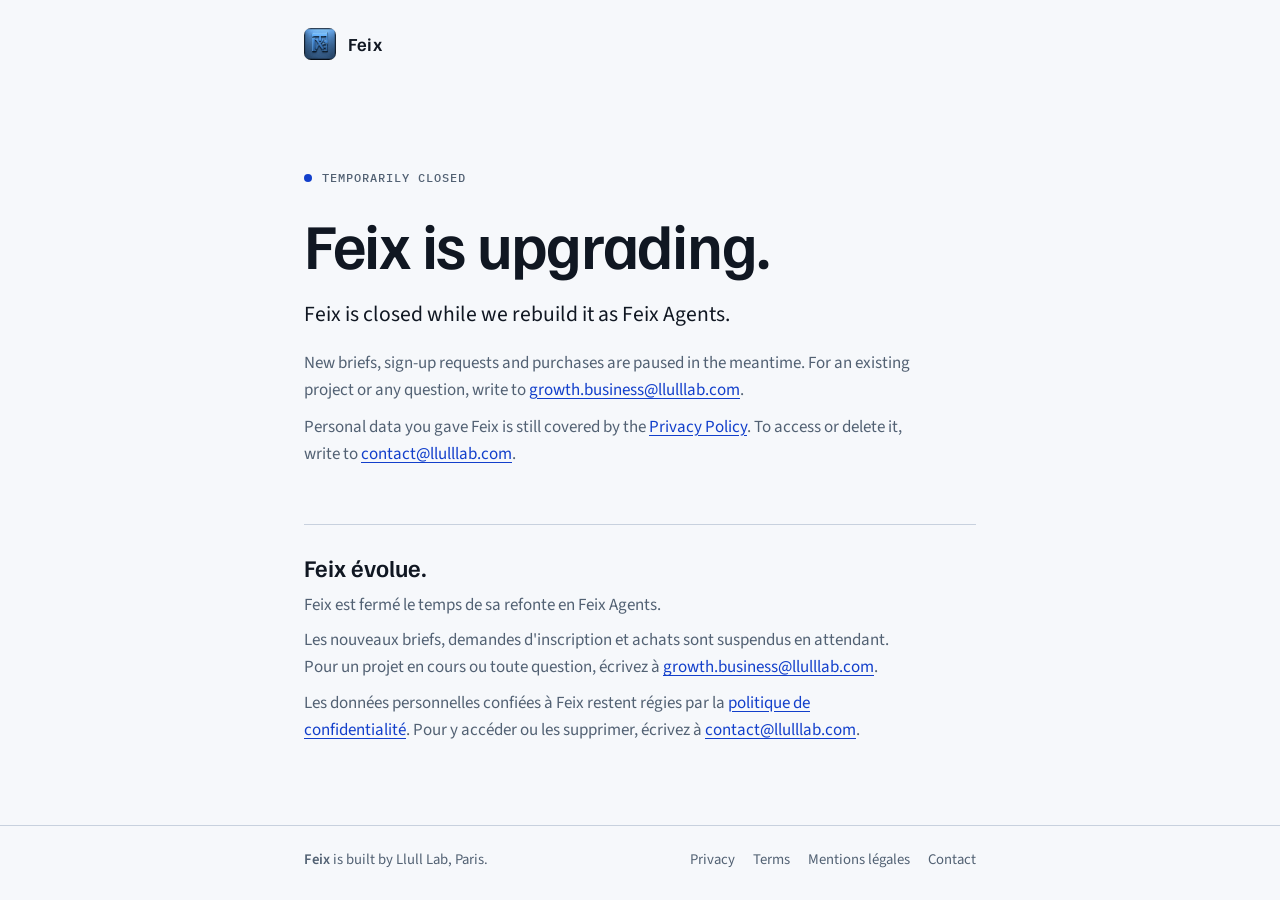
==== commit a886575c: "Close Feix while it is rebuilt as Feix Agents: notice page, self-hosted fonts, dated notice on the l" ====
--- a/index.html
+++ b/index.html
@@ -1,930 +1,63 @@
-<!doctype html>
-<html lang="en" data-theme="light">
+<!DOCTYPE html>
+<html lang="en">
 <head>
 <meta charset="utf-8">
 <meta name="viewport" content="width=device-width, initial-scale=1">
-<title>Feix. Custom systems and agents.</title>
-<meta name="description" content="Feix builds a custom system for your operation, or rents you an agent for one recurring job. You stay in control of both.">
+<title>Feix is upgrading</title>
+<meta name="description" content="Feix is closed while it is rebuilt as Feix Agents.">
 <link rel="canonical" href="https://feix.app/">
 <link rel="icon" type="image/jpeg" href="https://feix.app/logo.jpg">
 <meta property="og:type" content="website">
 <meta property="og:url" content="https://feix.app/">
-<meta property="og:title" content="Feix. Custom systems and agents.">
-<meta property="og:description" content="Feix builds a custom system for your operation, or rents you an agent for one recurring job. You stay in control of both.">
+<meta property="og:title" content="Feix is upgrading">
+<meta property="og:description" content="Feix is closed while it is rebuilt as Feix Agents.">
 <meta property="og:image" content="https://feix.app/logo.jpg">
-<meta name="twitter:card" content="summary_large_image">
-<meta name="twitter:title" content="Feix. Custom systems and agents.">
-<meta name="twitter:description" content="Feix builds a custom system for your operation, or rents you an agent for one recurring job. You stay in control of both.">
-<meta name="twitter:image" content="https://feix.app/logo.jpg">
-<link rel="preconnect" href="https://fonts.googleapis.com">
-<link rel="preconnect" href="https://fonts.gstatic.com" crossorigin>
-<link href="https://fonts.googleapis.com/css2?family=Familjen+Grotesk:wght@500;600&family=IBM+Plex+Mono:wght@500&family=Source+Sans+3:wght@400;600&display=swap" rel="stylesheet">
+<meta name="twitter:card" content="summary">
+<meta name="twitter:title" content="Feix is upgrading">
+<meta name="twitter:description" content="Feix is closed while it is rebuilt as Feix Agents.">
+<link href="/fonts/fonts.css" rel="stylesheet">
 <style>
-:root{
-  --canvas:#F6F8FB; --surface:#EDF1F6; --raised:#FFFFFF;
-  --text-primary:#101722; --text-muted:#526173;
-  --action:#123FCB; --action-hover:#0D319F; --action-ink:#FFFFFF;
-  --approval:#B83A13;
-  --border:#C8D1DE; --border-strong:#79889B; --focus:#123FCB;
-  --overlay-shadow:0 16px 48px rgba(16,23,34,.14);
-  --ease:cubic-bezier(.22,1,.36,1);
-}
-:root[data-theme="dark"]{
-  --canvas:#0C1118; --surface:#141B24; --raised:#1B2531;
-  --text-primary:#F3F6FA; --text-muted:#AAB5C4;
-  --action:#8FAAFF; --action-hover:#AEC0FF; --action-ink:#09101D;
-  --approval:#FF9361;
-  --border:#334050; --border-strong:#68788C; --focus:#A8B9FF;
-  --overlay-shadow:0 16px 48px rgba(0,0,0,.40);
-}
+:root{--canvas:#F6F8FB;--text:#101722;--muted:#526173;--action:#123FCB;--border:#C8D1DE;--head:"Familjen Grotesk",system-ui,-apple-system,"Segoe UI",sans-serif;--body:"Source Sans 3",system-ui,-apple-system,"Segoe UI",sans-serif;--mono:"IBM Plex Mono",ui-monospace,"SFMono-Regular",Menlo,monospace}
+@media (prefers-color-scheme:dark){:root{--canvas:#0C1118;--text:#F3F6FA;--muted:#AAB5C4;--action:#8FAAFF;--border:#334050}}
 *{box-sizing:border-box;margin:0;padding:0}
-html{-webkit-text-size-adjust:100%;scroll-behavior:smooth}
-body{background:var(--canvas);color:var(--text-primary);
-  font-family:"Source Sans 3",system-ui,sans-serif;font-size:17px;line-height:1.55;font-weight:400;
-  -webkit-font-smoothing:antialiased;transition:background .18s var(--ease),color .18s var(--ease)}
-.wrap{max-width:1240px;margin:0 auto;padding:0 32px}
-h1,h2,h3{font-family:"Familjen Grotesk",system-ui,sans-serif;font-weight:600}
-.mono{font-family:"IBM Plex Mono",ui-monospace,monospace;font-weight:500;font-size:12px;
-  line-height:1.3;letter-spacing:.09em;text-transform:uppercase}
-a{color:var(--action)}
-:focus-visible{outline:3px solid var(--focus);outline-offset:2px}
-.btn{display:inline-flex;align-items:center;gap:8px;min-height:48px;padding:0 22px;border-radius:4px;
-  background:var(--action);color:var(--action-ink);font-family:"Source Sans 3",sans-serif;font-weight:600;
-  font-size:15px;border:1px solid var(--action);cursor:pointer;text-decoration:none;
-  transition:background .14s var(--ease),border-color .14s var(--ease)}
-.btn:hover{background:var(--action-hover);border-color:var(--action-hover)}
-.btn.ghost{background:transparent;color:var(--action);border-color:var(--border-strong)}
-.btn.ghost:hover{background:transparent;border-color:var(--action)}
-.btn svg{transition:transform .14s var(--ease)}
-.btn:hover svg{transform:translateX(3px)}
-
-/* nav */
-.nav{position:sticky;top:0;z-index:40;height:72px;display:flex;align-items:center;justify-content:space-between;
-  border-bottom:1px solid var(--border);background:var(--canvas)}
-.brand{font-family:"Familjen Grotesk",sans-serif;font-weight:600;font-size:22px;letter-spacing:-.01em}
-.nav-right{display:flex;align-items:center;gap:8px}
-.nav-links{display:flex;gap:28px;margin-right:16px}
-.nav-links a{color:var(--text-muted);text-decoration:none;font-weight:600;font-size:15px;
-  transition:color .14s var(--ease)}
-.nav-links a:hover{color:var(--text-primary)}
-.theme-btn{font-family:"IBM Plex Mono",monospace;font-weight:500;font-size:12px;letter-spacing:.09em;
-  text-transform:uppercase;color:var(--text-muted);background:none;border:1px solid var(--border-strong);
-  border-radius:3px;padding:8px 12px;cursor:pointer;transition:color .14s var(--ease),border-color .14s var(--ease)}
-.theme-btn:hover{color:var(--text-primary);border-color:var(--text-primary)}
-
-/* hero */
-.hero{padding-top:80px}
-.eyebrow{color:var(--text-muted);margin-bottom:24px}
-.hero h1{font-size:clamp(44px,6vw,76px);line-height:.98;letter-spacing:-.035em;max-width:920px}
-.hero .lede{font-size:21px;line-height:1.45;color:var(--text-muted);max-width:620px;margin-top:24px}
-
-/* plate */
-.plate{margin-top:64px;display:grid;grid-template-columns:1fr 1fr;border:1px solid var(--border-strong);
-  border-radius:4px;background:var(--raised);overflow:hidden}
-.half{padding:40px;min-height:390px;display:flex;flex-direction:column}
-.half:first-child{border-right:1px solid var(--border-strong)}
-.half h2{font-size:30px;line-height:1.08;letter-spacing:-.02em}
-.half p{margin-top:16px;color:var(--text-muted);max-width:420px}
-.half .cta{margin-top:auto;padding-top:32px}
-
-/* checkpoint spine */
-.spine{display:flex;flex-direction:column;align-items:center}
-.spine-line{width:1px;height:64px;background:var(--border-strong);transform-origin:top}
-.node{display:flex;align-items:center;gap:12px;margin-top:-1px}
-.sq{width:24px;height:24px;background:var(--approval);border-radius:2px;display:flex;align-items:center;
-  justify-content:center;flex:none}
-.sq svg{display:block}
-.node .mono{color:var(--text-muted)}
-
-/* trust */
-.trust{background:var(--surface);border-top:1px solid var(--border);border-bottom:1px solid var(--border);
-  padding:64px 0 72px}
-.trust .stem{width:1px;height:40px;background:var(--border-strong);margin:0 auto}
-.trust-label{text-align:center;color:var(--text-muted);margin:28px 0 40px}
-.claims{display:grid;grid-template-columns:repeat(3,1fr);gap:24px;position:relative}
-.claims::before{content:"";position:absolute;top:-20px;left:16.67%;right:16.67%;height:1px;background:var(--border)}
-.claim{position:relative;padding-top:20px;text-align:center}
-.claim::before{content:"";position:absolute;top:-20px;left:50%;width:1px;height:20px;background:var(--border)}
-.claim .ico{width:20px;height:20px;margin:0 auto 12px;color:var(--text-primary)}
-.claim h3{font-size:16px;line-height:1.25;font-weight:600;font-family:"Source Sans 3",sans-serif}
-.claim p{font-size:14px;line-height:1.5;color:var(--text-muted);margin-top:6px;max-width:240px;margin-left:auto;margin-right:auto}
-.edge-node{display:none}
-
-/* generic section */
-.section{padding:96px 0}
-.section .head{max-width:720px}
-.section .kicker{color:var(--text-muted);margin-bottom:20px}
-.section h2{font-size:clamp(32px,4vw,52px);line-height:1.04;letter-spacing:-.025em}
-.section .intro{font-size:19px;color:var(--text-muted);margin-top:20px;max-width:640px}
-
-/* steps */
-.steps{margin-top:56px;border-top:1px solid var(--border)}
-.step{display:grid;grid-template-columns:64px 1fr;gap:24px;padding:28px 0;border-bottom:1px solid var(--border);align-items:baseline}
-.step .n{font-family:"IBM Plex Mono",monospace;font-weight:500;font-size:14px;color:var(--text-muted)}
-.step h3{font-size:22px;letter-spacing:-.01em}
-.step p{color:var(--text-muted);margin-top:6px;max-width:560px}
-
-/* two-col facts */
-.facts{margin-top:56px;display:grid;grid-template-columns:1fr 1fr;gap:48px}
-.facts .col h3{font-size:16px;font-family:"Source Sans 3",sans-serif;font-weight:600;margin-bottom:16px}
-.facts ul{list-style:none}
-.facts li{padding:12px 0;border-bottom:1px solid var(--border);color:var(--text-muted);display:flex;gap:12px}
-.facts li svg{flex:none;margin-top:5px;color:var(--text-primary)}
-.tags{margin-top:20px;display:flex;flex-wrap:wrap;gap:8px}
-.tag{font-family:"IBM Plex Mono",monospace;font-weight:500;font-size:12px;letter-spacing:.04em;
-  color:var(--text-muted);border:1px solid var(--border);border-radius:3px;padding:7px 11px}
-.note{margin-top:32px;padding-top:24px;border-top:1px solid var(--border);color:var(--text-muted);max-width:640px;font-size:16px}
-
-/* agents band */
-.agents{background:var(--surface);border-top:1px solid var(--border);border-bottom:1px solid var(--border)}
-.mech{margin-top:56px;display:grid;grid-template-columns:repeat(2,1fr);gap:1px;background:var(--border);
-  border:1px solid var(--border)}
-.mech .cell{background:var(--surface);padding:28px 28px 30px}
-.mech .cell .mono{color:var(--text-muted);margin-bottom:12px;display:flex;align-items:center;gap:10px}
-.mech .cell h3{font-size:20px;letter-spacing:-.01em}
-.mech .cell p{color:var(--text-muted);margin-top:8px;font-size:16px}
-.mini-sq{width:18px;height:18px;background:var(--approval);border-radius:2px;display:inline-flex;
-  align-items:center;justify-content:center;flex:none}
-.config{margin-top:48px;display:grid;grid-template-columns:repeat(4,1fr);gap:24px}
-.config .c{border-top:2px solid var(--border-strong);padding-top:16px}
-.config .c .mono{color:var(--text-muted);margin-bottom:8px}
-.config .c p{font-size:15px;color:var(--text-muted)}
-
-/* governed */
-.gov{display:grid;grid-template-columns:1fr 1fr;gap:0;margin-top:56px;border:1px solid var(--border-strong);border-radius:4px;overflow:hidden}
-.gov .g{padding:36px}
-.gov .g:first-child{border-right:1px solid var(--border-strong)}
-.gov .g .mono{color:var(--text-muted);margin-bottom:16px}
-.gov .g h3{font-size:24px;letter-spacing:-.01em}
-.gov .g p{color:var(--text-muted);margin-top:12px;font-size:16px}
-.gov .g.governed .mono{color:var(--approval)}
-
-/* final cta */
-.final{text-align:center;padding:104px 0}
-.final h2{font-size:clamp(32px,4.4vw,54px);line-height:1.02;letter-spacing:-.03em;max-width:820px;margin:0 auto}
-.final p{color:var(--text-muted);font-size:19px;margin:20px auto 40px;max-width:560px}
-.final .pair{display:flex;gap:16px;justify-content:center;flex-wrap:wrap}
-
-/* footer */
-footer{border-top:1px solid var(--border);padding:40px 0 120px}
-.foot{display:flex;align-items:center;justify-content:space-between;gap:24px;flex-wrap:wrap}
-.foot .who{color:var(--text-muted);font-size:15px}
-.foot .who b{color:var(--text-primary);font-family:"Familjen Grotesk",sans-serif;font-weight:600}
-.foot-links{display:flex;gap:22px;flex-wrap:wrap}
-.foot-links a{color:var(--text-muted);text-decoration:none;font-size:14px}
-.foot-links a:hover{color:var(--text-primary)}
-
-/* mobile sticky */
-.sticky{display:none}
-
-/* motion */
-.reveal{opacity:0;transform:translateY(8px)}
-.reveal.in{opacity:1;transform:none;transition:opacity .28s var(--ease),transform .28s var(--ease)}
-.spine-line.in{animation:draw .42s var(--ease) both}
-.sq.anim{opacity:0}
-.sq.anim.in{animation:pop .16s var(--ease) both}
-@keyframes draw{from{transform:scaleY(0)}to{transform:scaleY(1)}}
-@keyframes pop{from{opacity:0;transform:scale(.6)}to{opacity:1;transform:scale(1)}}
-
-@media(max-width:900px){
-  .facts,.mech,.config{grid-template-columns:1fr}
-  .config{gap:20px}
-  .gov{grid-template-columns:1fr}
-  .gov .g:first-child{border-right:none;border-bottom:1px solid var(--border-strong)}
-}
-@media(max-width:720px){
-  .wrap{padding:0 16px}
-  .nav-links{display:none}
-  .hero{padding-top:48px}
-  .section{padding:64px 0}
-  .plate{grid-template-columns:1fr}
-  .half{min-height:0;padding:28px}
-  .half:first-child{border-right:none;border-bottom:1px solid var(--border-strong)}
-  .spine{display:none}
-  .trust .stem{display:none}
-  .claims{grid-template-columns:1fr;gap:0;padding-left:36px}
-  .claims::before{display:none}
-  .claim{text-align:left;padding:20px 0}
-  .claim .ico{margin:0 0 10px}
-  .claim p{margin-left:0;max-width:none}
-  .claim::before{left:-20px;top:0;height:100%}
-  .edge-node{display:flex;align-items:center;gap:12px;margin:4px 0 4px 16px}
-  .step{grid-template-columns:1fr;gap:4px}
-  .step .n{margin-bottom:4px}
-  body{padding-bottom:76px}
-  .sticky{display:flex;position:fixed;bottom:0;left:0;right:0;z-index:50;gap:10px;padding:12px 16px;
-    background:var(--canvas);border-top:1px solid var(--border)}
-  .sticky .btn{flex:1;justify-content:center;min-height:46px}
-}
-@media(prefers-reduced-motion:reduce){
-  *{animation:none!important;transition:none!important;scroll-behavior:auto!important}
-  .reveal{opacity:1;transform:none}.sq.anim{opacity:1}
-}
-
-/* --- added tokens + aliases bridging carried markup to the new palette --- */
-:root{
-  --ok:#1E874B; --ok-bg:rgba(30,135,75,.10); --ok-border:rgba(30,135,75,.30);
-  --warn:#B5730B; --warn-bg:rgba(181,115,11,.10); --warn-border:rgba(181,115,11,.28);
-  --err:#C23A2B; --err-bg:rgba(194,58,43,.08); --err-border:rgba(194,58,43,.28);
-  --text-1:var(--text-primary); --text-2:var(--text-muted); --text-3:var(--text-muted);
-  --accent:var(--action); --green:var(--ok); --green-dim:var(--ok-bg); --red:var(--err);
-  --navy:var(--canvas); --navy-mid:var(--surface);
-}
-:root[data-theme="dark"]{
-  --ok:#34D07E; --ok-bg:rgba(52,208,126,.12); --ok-border:rgba(52,208,126,.32);
-  --warn:#E0A33A; --warn-bg:rgba(224,163,58,.12); --warn-border:rgba(224,163,58,.30);
-  --err:#FF7A6B; --err-bg:rgba(255,122,107,.10); --err-border:rgba(255,122,107,.30);
-}
-
-/* ================= carried functional layer, re-skinned ================= */
-.brand{display:flex;align-items:center;gap:10px}
-.brand-mark{width:26px;height:26px;border-radius:5px;overflow:hidden;flex:none}
-.brand-mark img{width:100%;height:100%;object-fit:cover;display:block}
-.nav-links{align-items:center}
-.nav-links a.nav-cta{background:var(--action);color:var(--action-ink);padding:8px 16px;border-radius:4px}
-.nav-links a.nav-cta:hover{background:var(--action-hover);color:var(--action-ink)}
-.ui-lang-select{font-family:"IBM Plex Mono",monospace;font-weight:500;font-size:12px;letter-spacing:.06em;color:var(--text-muted);background:transparent;border:1px solid var(--border-strong);border-radius:3px;padding:8px 10px;cursor:pointer;outline:none;transition:color .14s,border-color .14s}
-.ui-lang-select:hover,.ui-lang-select:focus{border-color:var(--text-primary);color:var(--text-primary)}
-.ui-lang-select option{background:var(--raised);color:var(--text-primary)}
-.hamburger{display:none;background:none;border:none;cursor:pointer;width:44px;height:44px;flex-direction:column;align-items:center;justify-content:center;gap:5px}
-.hamburger span{display:block;width:22px;height:2px;background:var(--text-muted);border-radius:2px;transition:all .3s var(--ease)}
-.hamburger.active span:nth-child(1){transform:translateY(7px) rotate(45deg)}
-.hamburger.active span:nth-child(2){opacity:0}
-.hamburger.active span:nth-child(3){transform:translateY(-7px) rotate(-45deg)}
-
-.section-label{font-family:"IBM Plex Mono",ui-monospace,monospace;font-weight:500;font-size:12px;line-height:1.3;letter-spacing:.09em;text-transform:uppercase;color:var(--text-muted);display:block;margin-bottom:20px}
-
-/* brief form */
-.brief-outer{padding:96px 0;border-top:1px solid var(--border)}
-.brief-inner{max-width:760px;margin:0 auto;padding:0 32px}
-.brief-inner h2{font-family:"Familjen Grotesk",sans-serif;font-weight:600;font-size:clamp(30px,4vw,46px);line-height:1.05;letter-spacing:-.025em;margin-bottom:14px}
-.brief-inner .sub{font-size:19px;color:var(--text-muted);line-height:1.5;margin-bottom:36px;max-width:56ch}
-.form-group{margin-bottom:16px}
-.form-group label{display:block;font-family:"IBM Plex Mono",monospace;font-weight:500;font-size:12px;letter-spacing:.09em;text-transform:uppercase;color:var(--text-muted);margin-bottom:10px}
-.form-textarea,.form-input{width:100%;background:var(--raised);border:1px solid var(--border);border-radius:4px;padding:16px 18px;font-family:"Source Sans 3",sans-serif;font-size:16px;color:var(--text-primary);line-height:1.55;transition:border-color .16s var(--ease)}
-.form-textarea{min-height:180px;resize:vertical}
-.form-textarea::placeholder,.form-input::placeholder{color:var(--text-muted);opacity:.75}
-.form-textarea:focus,.form-input:focus{outline:none;border-color:var(--action)}
-.form-footer{display:flex;align-items:center;justify-content:space-between;margin-top:20px;flex-wrap:wrap;gap:12px}
-.char-count{font-family:"IBM Plex Mono",monospace;font-size:12px;color:var(--text-muted)}
-.btn-submit{display:inline-flex;align-items:center;gap:8px;min-height:48px;padding:0 24px;border-radius:4px;background:var(--action);color:var(--action-ink);border:1px solid var(--action);font-family:"Source Sans 3",sans-serif;font-weight:600;font-size:15px;cursor:pointer;transition:background .14s var(--ease),border-color .14s var(--ease)}
-.btn-submit:hover{background:var(--action-hover);border-color:var(--action-hover)}
-.btn-submit:disabled{opacity:.4;cursor:not-allowed}
-.btn-submit .spinner{width:14px;height:14px;border:2px solid rgba(255,255,255,.35);border-top-color:var(--action-ink);border-radius:50%;animation:spin .7s linear infinite;display:none}
-.btn-submit.loading .spinner{display:block}.btn-submit.loading .btn-text{display:none}
-@keyframes spin{to{transform:rotate(360deg)}}
-
-/* usage badge */
-.usage-badge{display:inline-flex;align-items:center;gap:8px;background:var(--surface);border:1px solid var(--border);border-radius:999px;padding:5px 14px;font-family:"IBM Plex Mono",monospace;font-size:12px;letter-spacing:.04em;color:var(--text-muted)}
-.usage-badge.hidden{display:none}
-.usage-dot{width:6px;height:6px;border-radius:50%;background:var(--ok);flex-shrink:0}
-.usage-badge.warning{color:var(--warn);background:var(--warn-bg);border-color:var(--warn-border)}
-.usage-badge.warning .usage-dot{background:var(--warn)}
-.usage-badge.depleted{color:var(--err);background:var(--err-bg);border-color:var(--err-border)}
-.usage-badge.depleted .usage-dot{background:var(--err)}
-
-/* stepper */
-.stepper-outer{padding:40px 0 88px;display:none}
-.stepper-outer.visible{display:block}
-.stepper-inner{max-width:760px;margin:0 auto;padding:0 32px}
-.stepper{display:flex;flex-direction:column}
-.step{display:flex;align-items:flex-start;gap:20px;padding-bottom:28px;position:relative}
-.step:last-child{padding-bottom:0}
-.step-indicator{display:flex;flex-direction:column;align-items:center;flex-shrink:0}
-.step-dot{width:34px;height:34px;border-radius:50%;background:var(--raised);border:1px solid var(--border-strong);display:grid;place-items:center;font-family:"IBM Plex Mono",monospace;font-size:13px;color:var(--text-muted);transition:all .4s var(--ease);position:relative;z-index:2}
-.step-line{width:1px;flex:1;min-height:22px;background:var(--border);transition:background .4s var(--ease)}
-.step:last-child .step-line{display:none}
-.step.active .step-dot{border-color:var(--action);color:var(--action)}
-.step.completed .step-dot{border-color:var(--ok);background:var(--ok-bg);color:var(--ok)}
-.step.completed .step-line{background:var(--ok)}
-.step-content h3{font-family:"Familjen Grotesk",sans-serif;font-weight:600;font-size:16px;margin-bottom:3px;transition:color .3s var(--ease)}
-.step.active .step-content h3{color:var(--action)}
-.step.completed .step-content h3{color:var(--ok)}
-.step-content p{font-size:15px;color:var(--text-muted)}
-
-/* confirmation */
-.confirm-outer{padding:40px 0 88px;display:none}
-.confirm-outer.visible{display:block}
-.confirm-card{max-width:560px;margin:0 auto;background:var(--raised);border:1px solid var(--border-strong);border-radius:6px;padding:48px 40px;text-align:center;box-shadow:var(--overlay-shadow)}
-.confirm-card h3{font-family:"Familjen Grotesk",sans-serif;font-weight:600;font-size:26px;letter-spacing:-.01em;margin-bottom:12px}
-.confirm-card p{font-size:16px;color:var(--text-muted);line-height:1.6;margin-bottom:24px}
-
-/* gate modal */
-.gate-overlay{display:none;position:fixed;inset:0;z-index:200;align-items:center;justify-content:center;padding:24px;background:rgba(16,23,34,.55);backdrop-filter:blur(8px);-webkit-backdrop-filter:blur(8px)}
-:root[data-theme="dark"] .gate-overlay{background:rgba(0,0,0,.6)}
-.gate-overlay.visible{display:flex}
-.gate-box{background:var(--raised);border:1px solid var(--border-strong);border-radius:8px;padding:36px;width:100%;max-width:420px;box-shadow:var(--overlay-shadow)}
-.gate-header{display:flex;align-items:center;justify-content:space-between;margin-bottom:24px}
-.gate-title{font-family:"Familjen Grotesk",sans-serif;font-weight:600;font-size:20px;color:var(--text-primary)}
-.gate-close{background:none;border:none;cursor:pointer;color:var(--text-muted);width:28px;height:28px;display:grid;place-items:center;border-radius:4px;transition:color .2s var(--ease)}
-.gate-close:hover{color:var(--text-primary)}
-.gate-tabs{display:flex;margin-bottom:22px;border-bottom:1px solid var(--border)}
-.gate-tab{flex:1;background:none;border:none;padding:11px 8px;font-family:"Source Sans 3",sans-serif;font-size:14px;font-weight:600;color:var(--text-muted);cursor:pointer;border-bottom:2px solid transparent;margin-bottom:-1px;transition:color .16s,border-color .16s}
-.gate-tab:hover{color:var(--text-primary)}
-.gate-tab.active{color:var(--action);border-bottom-color:var(--action)}
-.gate-panel{display:none}.gate-panel.active{display:block}
-.gate-input{width:100%;background:var(--canvas);border:1px solid var(--border);border-radius:4px;padding:12px 16px;font-family:"Source Sans 3",sans-serif;font-size:16px;color:var(--text-primary);transition:border-color .16s}
-.gate-input::placeholder{color:var(--text-muted);opacity:.75}
-.gate-input:focus{outline:none;border-color:var(--action)}
-.gate-input.code-input{text-align:center;letter-spacing:.12em;text-transform:uppercase;font-family:"IBM Plex Mono",monospace}
-.gate-btn{display:inline-flex;align-items:center;justify-content:center;gap:8px;width:100%;margin-top:12px;font-family:"Source Sans 3",sans-serif;font-size:15px;font-weight:600;border-radius:4px;padding:0 22px;min-height:48px;cursor:pointer;border:1px solid transparent;transition:background .14s,border-color .14s}
-.gate-btn.primary{background:var(--action);color:var(--action-ink);border-color:var(--action)}
-.gate-btn.primary:hover{background:var(--action-hover);border-color:var(--action-hover)}
-.gate-btn.secondary{background:transparent;color:var(--action);border-color:var(--border-strong)}
-.gate-btn.secondary:hover{border-color:var(--action)}
-.gate-btn:disabled{opacity:.4;cursor:not-allowed}
-.gate-spinner{width:14px;height:14px;border:2px solid rgba(255,255,255,.35);border-top-color:var(--action-ink);border-radius:50%;animation:spin .7s linear infinite;display:none}
-.gate-btn.secondary .gate-spinner{border-color:var(--border-strong);border-top-color:var(--action)}
-.gate-btn.loading .gate-spinner{display:block}.gate-btn.loading .gate-btn-text{display:none}
-.gate-msg{margin-top:10px;padding:10px 14px;border-radius:4px;font-size:14px;text-align:center;display:none}
-.gate-msg.success{display:block;background:var(--ok-bg);color:var(--ok);border:1px solid var(--ok-border)}
-.gate-msg.error{display:block;background:var(--err-bg);color:var(--err);border:1px solid var(--err-border)}
-.gate-hint{font-size:13px;color:var(--text-muted);margin-top:10px;text-align:center;line-height:1.5}
-.exhausted-box-inner{width:100%;max-width:420px}.exhausted-box-inner.hidden{display:none}
-
-/* error toast */
-.error-toast{position:fixed;bottom:32px;left:50%;transform:translateX(-50%) translateY(120px);background:var(--err-bg);border:1px solid var(--err-border);color:var(--err);border-radius:6px;padding:12px 22px;font-size:15px;z-index:300;backdrop-filter:blur(10px);-webkit-backdrop-filter:blur(10px);transition:transform .4s var(--ease),opacity .4s var(--ease);opacity:0;pointer-events:none}
-.error-toast.visible{transform:translateX(-50%) translateY(0);opacity:1;pointer-events:auto}
-
-/* EU residency band */
-.dp-band{padding:96px 0;border-top:1px solid var(--border);background:var(--surface)}
-.dp-inner{max-width:1080px;margin:0 auto;padding:0 32px}
-.dp-title{font-family:"Familjen Grotesk",sans-serif;font-weight:600;font-size:clamp(28px,3.5vw,40px);line-height:1.08;letter-spacing:-.02em;margin:14px 0;color:var(--text-primary)}
-.dp-lead{color:var(--text-muted);max-width:680px;font-size:18px;margin-bottom:36px}
-.dp-grid{display:grid;grid-template-columns:repeat(2,1fr);gap:1px;background:var(--border);border:1px solid var(--border);border-radius:6px;overflow:hidden}
-.dp-item{background:var(--canvas);padding:24px;display:flex;flex-direction:column;gap:7px}
-.dp-k{font-family:"Familjen Grotesk",sans-serif;font-weight:600;font-size:16px;color:var(--action)}
-.dp-v{font-size:15px;color:var(--text-muted);line-height:1.5}
-.dp-links{margin-top:26px;font-size:15px}
-.dp-links span{color:var(--text-muted);margin:0 6px}
-@media(max-width:720px){.dp-grid{grid-template-columns:1fr}}
-
-/* fade-in reveal (live IntersectionObserver adds .visible) */
-.fade-in{opacity:0;transform:translateY(16px);transition:opacity .6s var(--ease),transform .6s var(--ease)}
-.fade-in.visible{opacity:1;transform:none}
-
-/* mobile nav */
-@media(max-width:1023px){
-  .hamburger{display:flex}
-  .nav-links{display:none;position:fixed;inset:0;background:var(--canvas);flex-direction:column;align-items:center;justify-content:center;gap:32px;z-index:99;margin-right:0}
-  .nav-links.open{display:flex}
-}
-@media(min-width:1024px){.hamburger{display:none}}
-@media(prefers-reduced-motion:reduce){.fade-in{opacity:1;transform:none}}
-
-/* pricing */
-.prices{margin-top:48px;display:grid;grid-template-columns:1fr 1fr;gap:20px}
-.prices.single{grid-template-columns:1fr;max-width:520px}
-.tier{border:1px solid var(--border-strong);border-radius:6px;background:var(--raised);padding:28px 26px;display:flex;flex-direction:column}
-.tier.featured{border-color:var(--action)}
-.tier-name{font-family:"IBM Plex Mono",monospace;font-weight:500;font-size:12px;letter-spacing:.09em;text-transform:uppercase;color:var(--text-muted)}
-.tier-price{margin:14px 0 4px;display:flex;align-items:baseline;gap:8px}
-.tier-price .amt{font-family:"Familjen Grotesk",sans-serif;font-weight:600;font-size:40px;letter-spacing:-.02em;color:var(--text-primary)}
-.tier-price .per{font-size:15px;color:var(--text-muted)}
-.tier-desc{color:var(--text-muted);font-size:16px;line-height:1.5;margin:8px 0 24px}
-.tier .btn{margin-top:auto;justify-content:center}
-.px-note{margin-top:28px;padding-top:22px;border-top:1px solid var(--border);color:var(--text-muted);font-size:15px;max-width:640px}
-.manage-sub{margin-top:18px;font-size:15px;color:var(--text-muted)}
-.manage-sub a{color:var(--action);cursor:pointer}
-@media(max-width:720px){.prices{grid-template-columns:1fr}}
+html{background:var(--canvas)}
+body{background:var(--canvas);color:var(--text);font-family:var(--body);font-size:1.0625rem;line-height:1.6;-webkit-font-smoothing:antialiased;min-height:100vh;display:flex;flex-direction:column}
+a{color:var(--action);text-underline-offset:3px}
+a:focus-visible{outline:2px solid var(--action);outline-offset:3px;border-radius:2px}
+.top{max-width:720px;width:100%;margin:0 auto;padding:28px 24px 0;display:flex;align-items:center;gap:12px}
+.top img{width:32px;height:32px;border-radius:7px;display:block}
+.top span{font-family:var(--head);font-weight:600;font-size:1.15rem;letter-spacing:.01em}
+main{flex:1;max-width:720px;width:100%;margin:0 auto;padding:clamp(56px,12vh,120px) 24px 64px}
+.status{font-family:var(--mono);font-size:.78rem;letter-spacing:.08em;text-transform:uppercase;color:var(--muted);display:flex;align-items:center;gap:10px;margin-bottom:22px}
+.status i{width:8px;height:8px;border-radius:50%;background:var(--action);display:block}
+h1{font-family:var(--head);font-weight:600;font-size:clamp(2.4rem,7vw,4rem);line-height:1.05;letter-spacing:-.02em;margin-bottom:22px}
+.lead{font-size:clamp(1.15rem,2.4vw,1.35rem);line-height:1.5;max-width:34em;margin-bottom:18px}
+.note{color:var(--muted);max-width:36em;margin-bottom:10px}
+.fr{margin-top:56px;padding-top:28px;border-top:1px solid var(--border)}
+.fr h2{font-family:var(--head);font-weight:600;font-size:1.5rem;line-height:1.2;margin-bottom:10px}
+.fr p{color:var(--muted);max-width:36em;margin-bottom:8px}
+footer{border-top:1px solid var(--border)}
+.foot{max-width:720px;margin:0 auto;padding:22px 24px 28px;display:flex;flex-wrap:wrap;gap:10px 22px;justify-content:space-between;font-size:.92rem;color:var(--muted)}
+.foot nav{display:flex;flex-wrap:wrap;gap:8px 18px}
+.foot a{color:var(--muted);text-decoration:none}
+.foot a:hover{color:var(--text);text-decoration:underline}
 </style>
 </head>
 <body>
-<header class="wrap nav">
-  <div class="brand"><span class="brand-mark"><img src="https://feix.app/logo.jpg" alt=""></span>Feix</div>
-  <div class="nav-right">
-    <ul class="nav-links" id="navLinks" role="list">
-      <li><a href="#custom-systems" data-i18n="navCustom">Custom Systems</a></li>
-      <li><a href="#agents" data-i18n="navAgents">Agents</a></li>
-      <li><a href="#control" data-i18n="navControl">Control</a></li>
-      <li><a href="#brief" class="nav-cta" data-i18n="navStart">Start a project</a></li>
-    </ul>
-    <select class="ui-lang-select" id="uiLangSelect" aria-label="Interface language">
-      <option value="en">English</option>
-      <option value="fr">Fran&ccedil;ais</option>
-      <option value="zh">&#20013;&#25991;</option>
-      <option value="tr">T&uuml;rk&ccedil;e</option>
-      <option value="de">Deutsch</option>
-      <option value="es">Espa&ntilde;ol</option>
-      <option value="ja">&#26085;&#26412;&#35486;</option>
-      <option value="ru">&#1056;&#1091;&#1089;&#1089;&#1082;&#1080;&#1081;</option>
-      <option value="ar">&#1575;&#1604;&#1593;&#1585;&#1576;&#1610;&#1577;</option>
-    </select>
-    <button class="theme-btn" id="tt" aria-label="Switch color theme">Dark</button>
-    <button class="hamburger" id="hamburger" aria-label="Open menu" aria-expanded="false"><span></span><span></span><span></span></button>
-  </div>
-</header>
-
+<header class="top"><img src="/logo.jpg" alt="" width="32" height="32"><span>Feix</span></header>
 <main>
-  <!-- HERO -->
-  <section class="wrap hero">
-    <div class="eyebrow mono reveal" data-i18n="heroEyebrow">Custom systems and agents</div>
-    <h1 class="reveal" data-i18n="heroTitle">Software fitted to the way your operation actually works.</h1>
-    <p class="lede reveal" data-i18n="heroLede">Build a custom system for a specific operation, or rent an agent for one recurring job. In both cases, you remain in control.</p>
-
-    <section class="plate reveal" aria-label="Two ways to work with Feix">
-      <div class="half">
-        <h2 data-i18n="plateCsH">Custom Systems</h2>
-        <p data-i18n="plateCsP">Buy a package, describe your operation, and Feix builds a working custom system in hours, not weeks, fitted to how you actually work.</p>
-        <div class="cta"><a class="btn" href="#brief"><span data-i18n="ctaDescribe">Describe your operation</span>
-          <svg width="14" height="14" viewBox="0 0 14 14" fill="none" aria-hidden="true"><path d="M2 7h9M7.5 3.5 11 7l-3.5 3.5" stroke="currentColor" stroke-width="1.6" stroke-linecap="round" stroke-linejoin="round"/></svg></a></div>
-      </div>
-      <div class="half">
-        <h2 data-i18n="plateAgH">Agents</h2>
-        <p data-i18n="plateAgP">Rent a software agent for one specific recurring job. It handles the busywork, you approve the actions that matter, and you manage it from your phone. Cancel anytime.</p>
-        <div class="cta"><a class="btn" href="#agents"><span data-i18n="ctaExploreAgents">Explore Feix Agents</span>
-          <svg width="14" height="14" viewBox="0 0 14 14" fill="none" aria-hidden="true"><path d="M2 7h9M7.5 3.5 11 7l-3.5 3.5" stroke="currentColor" stroke-width="1.6" stroke-linecap="round" stroke-linejoin="round"/></svg></a></div>
-      </div>
-    </section>
-
-    <div class="spine" aria-hidden="true">
-      <div class="spine-line"></div>
-      <div class="node"><span class="sq anim"><svg width="14" height="14" viewBox="0 0 14 14" fill="none"><path d="M3 7.5 6 10.5 11 4" stroke="#fff" stroke-width="2" stroke-linecap="round" stroke-linejoin="round"/></svg></span><span class="mono" data-i18n="approvalMark">Human approval</span></div>
-    </div>
-  </section>
-
-  <!-- TRUST -->
-  <section class="trust" id="control">
-    <div class="stem" aria-hidden="true"></div>
-    <div class="wrap">
-      <div class="trust-label mono" data-i18n="trustLabel">Control remains human</div>
-      <div class="edge-node"><span class="sq"><svg width="14" height="14" viewBox="0 0 14 14" fill="none"><path d="M3 7.5 6 10.5 11 4" stroke="#fff" stroke-width="2" stroke-linecap="round" stroke-linejoin="round"/></svg></span><span class="mono" style="color:var(--text-muted)" data-i18n="approvalMark">Human approval</span></div>
-      <div class="claims">
-        <div class="claim">
-          <div class="ico"><svg viewBox="0 0 20 20" fill="none"><path d="M4 10.5 8.5 15 16 5" stroke="currentColor" stroke-width="1.6" stroke-linecap="round" stroke-linejoin="round"/></svg></div>
-          <h3 data-i18n="claim1H">Consequential actions require approval</h3>
-          <p data-i18n="claim1P">Nothing that matters happens without a person signing off first.</p>
-        </div>
-        <div class="claim">
-          <div class="ico"><svg viewBox="0 0 20 20" fill="none"><path d="M5 3h10v14H5zM8 7h4M8 10h4M8 13h3" stroke="currentColor" stroke-width="1.4" stroke-linecap="round" stroke-linejoin="round"/></svg></div>
-          <h3 data-i18n="claim2H">Work is logged and auditable</h3>
-          <p data-i18n="claim2P">Every step is recorded, so you can see exactly what was done and why.</p>
-        </div>
-        <div class="claim">
-          <div class="ico"><svg viewBox="0 0 20 20" fill="none"><circle cx="10" cy="10" r="7" stroke="currentColor" stroke-width="1.4"/><path d="M3 10h14M10 3c2.5 2 2.5 12 0 14M10 3c-2.5 2-2.5 12 0 14" stroke="currentColor" stroke-width="1.4"/></svg></div>
-          <h3 data-i18n="claim3H">Data stays in the EU</h3>
-          <p data-i18n="claim3P">Your information is processed and held inside the European Union.</p>
-        </div>
-      </div>
-    </div>
-  </section>
-
-  <!-- CUSTOM SYSTEMS -->
-  <section class="section wrap" id="custom-systems">
-    <div class="head">
-      <div class="kicker mono reveal" data-i18n="csKicker">Custom Systems</div>
-      <h2 class="reveal" data-i18n="csH2">A system built around your operation, not the other way round.</h2>
-      <p class="intro reveal" data-i18n="csIntro">Off-the-shelf software asks you to bend your work to fit the tool. Custom development takes weeks and costs thousands. Feix builds a complete working system designed around how your operation actually runs. Choose a package, describe your operation, and Feix builds it.</p>
-    </div>
-
-    <div class="steps">
-      <div class="step reveal"><div class="n">01</div><div><h3 data-i18n="csStep1H">Choose your package</h3><p data-i18n="csStep1P">Pick self-hosted or fully managed below, and buy in a moment.</p></div></div>
-      <div class="step reveal"><div class="n">02</div><div><h3 data-i18n="csStep2H">Describe your operation</h3><p data-i18n="csStep2P">Tell Feix how the work actually runs, in your own words, in the brief below.</p></div></div>
-      <div class="step reveal"><div class="n">03</div><div><h3 data-i18n="csStep3H">Feix builds a working system</h3><p data-i18n="csStep3P">A complete system at its own address in hours, not weeks, with a human review before it reaches you.</p></div></div>
-      <div class="step reveal"><div class="n">04</div><div><h3 data-i18n="csStep4H">Receive and use it</h3><p data-i18n="csStep4P">A live URL, ready for your team. Fully managed systems are hosted and maintained for you, and you can cancel anytime.</p></div></div>
-    </div>
-
-    <div class="facts">
-      <div class="col reveal">
-        <h3 data-i18n="csReceiveH">What you receive</h3>
-        <ul>
-          <li><svg width="16" height="16" viewBox="0 0 16 16" fill="none"><path d="M3 8.5 6.5 12 13 4" stroke="currentColor" stroke-width="1.6" stroke-linecap="round" stroke-linejoin="round"/></svg><span data-i18n="csRecv1">A working system at its own address, not a mockup or a prototype.</span></li>
-          <li><svg width="16" height="16" viewBox="0 0 16 16" fill="none"><path d="M3 8.5 6.5 12 13 4" stroke="currentColor" stroke-width="1.6" stroke-linecap="round" stroke-linejoin="round"/></svg><span data-i18n="csRecv2">The interface your team uses, and the automation working behind it.</span></li>
-          <li><svg width="16" height="16" viewBox="0 0 16 16" fill="none"><path d="M3 8.5 6.5 12 13 4" stroke="currentColor" stroke-width="1.6" stroke-linecap="round" stroke-linejoin="round"/></svg><span data-i18n="csRecv3">Domain, hosting, database, and security configured for you.</span></li>
-          <li><svg width="16" height="16" viewBox="0 0 16 16" fill="none"><path d="M3 8.5 6.5 12 13 4" stroke="currentColor" stroke-width="1.6" stroke-linecap="round" stroke-linejoin="round"/></svg><span data-i18n="csRecv4">A human review before anything reaches you.</span></li>
-        </ul>
-      </div>
-      <div class="col reveal">
-        <h3 data-i18n="csBuiltForH">Built for operations like</h3>
-        <div class="tags">
-          <span class="tag">Clinics and health practices</span>
-          <span class="tag">Legal and accounting firms</span>
-          <span class="tag">Property and facilities management</span>
-          <span class="tag">Logistics and field services</span>
-          <span class="tag">Education and training providers</span>
-          <span class="tag">Manufacturing and workshops</span>
-          <span class="tag">Membership organizations</span>
-          <span class="tag">Studios and creative agencies</span>
-        </div>
-        <div class="prices">
-        <div class="tier reveal">
-          <div class="tier-name" data-i18n="pxSelfName">Self-hosted</div>
-          <div class="tier-price"><span class="amt">&euro;99</span><span class="per" data-i18n="pxSelfPer">one-time</span></div>
-          <div class="tier-desc" data-i18n="pxSelfDesc">A complete custom system, deployed to your own infrastructure. Full ownership from day one.</div>
-          <button class="btn ghost buy-btn" type="button" data-plan="self_hosted" data-i18n="pxSelfBtn">Buy self-hosted</button>
-        </div>
-        <div class="tier featured reveal">
-          <div class="tier-name" data-i18n="pxMgdName">Fully managed</div>
-          <div class="tier-price"><span class="amt">&euro;199</span><span class="per" data-i18n="pxMgdPer">per month</span></div>
-          <div class="tier-desc" data-i18n="pxMgdDesc">We host, run, and maintain your system. Nothing to configure. Cancel anytime.</div>
-          <button class="btn buy-btn" type="button" data-plan="managed" data-i18n="pxMgdBtn">Start fully managed</button>
-        </div>
-      </div>
-      <p class="px-note reveal" data-i18n="pxNote">Prices are in euro and include the working system. After you buy, you describe your operation in the brief below and we build it.</p>
-      <p class="manage-sub reveal"><span data-i18n="pxManagePre">Already subscribed?</span> <a class="manage-sub-link" data-i18n="pxManageLink">Manage or cancel your subscription</a></p>
-      </div>
-    </div>
-  </section>
-
-  <!-- BRIEF FORM + STEPPER + CONFIRMATION (carried from live) -->
-<!-- BRIEF FORM -->
-<section class="brief-outer fade-in" id="brief">
-  <div class="brief-inner">
-    <span class="section-label" data-i18n="briefLabel">Start a project</span>
-    <h2 data-i18n="briefH2">Describe your operation. We'll build the system.</h2>
-    <p class="sub" data-i18n="briefSub">Tell us what your business does, what you need the system to handle, and how your team works. We'll build it and send you a working system to evaluate.</p>
-    <div class="form-group">
-      <label for="promptInput" data-i18n="briefYourBrief">Your brief</label>
-      <textarea
-        class="form-textarea"
-        id="promptInput"
-        data-i18n-ph="briefPh"
-        placeholder="Describe your operation and what you need built. The more specific you are, the better the result. What does the system need to handle? Who will use it? What outputs matter to your team?"
-        maxlength="10000"
-      ></textarea>
-    </div>
-    <div class="form-group">
-      <label for="deliveryEmailInput" data-i18n="briefEmailLabel">Delivery email</label>
-      <input type="email" id="deliveryEmailInput" class="form-input" data-i18n-ph="emailPh" placeholder="your@company.com" autocomplete="email">
-    </div>
-    <div class="form-footer">
-      <span id="charCounter" class="char-count">0 / 10000</span>
-      <span class="usage-badge hidden" id="usageBadge">
-        <span class="usage-dot"></span>
-        <span id="usageText"></span>
-      </span>
-      <button class="btn-submit" id="btnGenerate" type="button">
-        <span class="btn-text" data-i18n="briefSubmit">Submit brief</span>
-        <span class="spinner"></span>
-      </button>
-    </div>
-    <p style="margin-top:16px;font-size:0.75rem;color:var(--text-3);font-weight:300;border-top:1px solid var(--border);padding-top:14px" data-i18n="briefNote">Delivered to your email within hours. You evaluate before any payment discussion arises.</p>
-    <p style="margin-top:10px;font-size:0.75rem;color:var(--text-2);font-weight:400"><span style="color:var(--accent)">Your brief is processed in the EU and stays yours.</span> Not used to train models, not shared with the model vendor. <a href="https://feix.app/privacy/" style="color:var(--accent)">Privacy</a></p>
-  </div>
-</section>
-
-<!-- STEPPER -->
-<section class="stepper-outer" id="stepperSection">
-  <div class="stepper-inner">
-    <div class="stepper" role="list">
-      <div class="step" data-step="0" role="listitem"><div class="step-indicator"><div class="step-dot">1</div><div class="step-line"></div></div><div class="step-content"><h3 data-i18n="st1H">Brief received</h3><p data-i18n="st1P">Your brief has been submitted and is being reviewed.</p></div></div>
-      <div class="step" data-step="1" role="listitem"><div class="step-indicator"><div class="step-dot">2</div><div class="step-line"></div></div><div class="step-content"><h3 data-i18n="st2H">Designing your system</h3><p data-i18n="st2P">The production pipeline is working from your brief.</p></div></div>
-      <div class="step" data-step="2" role="listitem"><div class="step-indicator"><div class="step-dot">3</div><div class="step-line"></div></div><div class="step-content"><h3 data-i18n="st3H">Building</h3><p data-i18n="st3P">Interface and automation being assembled together.</p></div></div>
-      <div class="step" data-step="3" role="listitem"><div class="step-indicator"><div class="step-dot">4</div><div class="step-line"></div></div><div class="step-content"><h3 data-i18n="st4H">Quality review</h3><p data-i18n="st4P">Human review before anything leaves our hands.</p></div></div>
-      <div class="step" data-step="4" role="listitem"><div class="step-indicator"><div class="step-dot">5</div><div class="step-line"></div></div><div class="step-content"><h3 data-i18n="st5H">Final pass</h3><p data-i18n="st5P">Last checks before delivery.</p></div></div>
-      <div class="step" data-step="5" role="listitem"><div class="step-indicator"><div class="step-dot">6</div><div class="step-line"></div></div><div class="step-content"><h3 data-i18n="st6H">With our team</h3><p data-i18n="st6P">Deployment and configuration underway.</p></div></div>
-    </div>
-  </div>
-</section>
-
-<!-- CONFIRMATION -->
-<section class="confirm-outer" id="confirmationSection">
-  <div class="confirm-card">
-    <div style="width:48px;height:48px;border-radius:50%;background:var(--green-dim);display:grid;place-items:center;margin:0 auto 24px">
-      <svg width="22" height="22" viewBox="0 0 24 24" fill="none" stroke="var(--green)" stroke-width="2" stroke-linecap="round" stroke-linejoin="round"><path d="M22 11.08V12a10 10 0 1 1-5.93-9.14"/><polyline points="22 4 12 14.01 9 11.01"/></svg>
-    </div>
-    <h3 data-i18n="confH3">Brief received</h3>
-    <p><span data-i18n="confPre">We'll build your system and deliver it to </span><strong id="confirmationEmail" data-i18n="confEmailDefault" style="color:var(--text-1)">your email</strong><span data-i18n="confPost">. A working URL, ready to evaluate.</span></p>
-    <button class="gate-btn secondary" id="btnNewRequest" type="button" style="width:auto;margin:0 auto;padding:10px 22px;font-size:0.82rem">
-      <span class="gate-btn-text" data-i18n="confAnother">Submit another brief</span>
-    </button>
-  </div>
-</section>
-
-  <!-- AGENTS -->
-  <section class="agents">
-    <div class="section wrap" id="agents">
-      <div class="head">
-        <div class="kicker mono reveal" data-i18n="agKicker">Agents</div>
-        <h2 class="reveal" data-i18n="agH2">Rent an agent for one recurring job.</h2>
-        <p class="intro reveal" data-i18n="agIntro">A Feix agent is configured for a single recurring task and works inside your operation. You give it the job, the knowledge it needs, the tools it may use, and the limits it must respect. Then it handles the busywork and brings anything that matters to you for approval.</p>
-      </div>
-
-      <div class="mech">
-        <div class="cell reveal">
-          <div class="mono" data-i18n="agM1L">One job, done well</div>
-          <h3 data-i18n="agM1H">Not a general assistant</h3>
-          <p data-i18n="agM1P">One recurring task, configured around the way you work, rather than a tool you have to learn.</p>
-        </div>
-        <div class="cell reveal">
-          <div class="mono"><span class="mini-sq"><svg width="11" height="11" viewBox="0 0 14 14" fill="none"><path d="M3 7.5 6 10.5 11 4" stroke="#fff" stroke-width="2" stroke-linecap="round" stroke-linejoin="round"/></svg></span><span data-i18n="agM2L">You approve what matters</span></div>
-          <h3 data-i18n="agM2H">Consequential actions wait for you</h3>
-          <p data-i18n="agM2P">The agent prepares the work. Anything with real consequences pauses for a person to approve.</p>
-        </div>
-        <div class="cell reveal">
-          <div class="mono" data-i18n="agM3L">Manage it from your phone</div>
-          <h3 data-i18n="agM3H">Approve, adjust, or pause</h3>
-          <p data-i18n="agM3P">Stay in control from wherever you are. No console to sit in front of.</p>
-        </div>
-        <div class="cell reveal">
-          <div class="mono" data-i18n="agM4L">Cancel anytime</div>
-          <h3 data-i18n="agM4H">Monthly, no lock-in</h3>
-          <p data-i18n="agM4P">Start small on one job. Keep it while it earns its place, and stop whenever you decide.</p>
-        </div>
-      </div>
-
-      <div class="config">
-        <div class="c reveal"><div class="mono" data-i18n="agC1L">The job</div><p data-i18n="agC1P">The one recurring task you want handled.</p></div>
-        <div class="c reveal"><div class="mono" data-i18n="agC2L">The knowledge</div><p data-i18n="agC2P">The documents and context it should work from.</p></div>
-        <div class="c reveal"><div class="mono" data-i18n="agC3L">The tools</div><p data-i18n="agC3P">The actions it is allowed to take on your behalf.</p></div>
-        <div class="c reveal"><div class="mono" data-i18n="agC4L">The limits</div><p data-i18n="agC4P">What it must never do without a person.</p></div>
-      </div>
-      <div class="prices single">
-        <div class="tier featured reveal">
-          <div class="tier-name" data-i18n="pxAgName">Starter</div>
-          <div class="tier-price"><span class="amt">&euro;49</span><span class="per" data-i18n="pxAgPer">per month</span></div>
-          <div class="tier-desc" data-i18n="pxAgDesc">One configured agent for one recurring job. Manage it from your phone. Cancel anytime.</div>
-          <button class="btn buy-btn" type="button" data-plan="agents_starter" data-i18n="pxAgBtn">Rent an agent</button>
-        </div>
-      </div>
-    </div>
-  </section>
-
-  <!-- GOVERNED -->
-  <section class="section wrap">
-    <div class="head">
-      <div class="kicker mono reveal" data-i18n="govKicker">Standard, or governed</div>
-      <h2 class="reveal" data-i18n="govH2">Ordinary work runs simply. Sensitive work runs with a second set of checks.</h2>
-    </div>
-    <div class="gov">
-      <div class="g reveal">
-        <div class="mono" data-i18n="govStdL">Standard automation</div>
-        <h3 data-i18n="govStdH">Runs, and is recorded</h3>
-        <p data-i18n="govStdP">The agent does the work and every step is logged, so you can always see what happened. This is the right level for most jobs.</p>
-      </div>
-      <div class="g governed reveal">
-        <div class="mono" data-i18n="govGovL">Governed automation</div>
-        <h3 data-i18n="govGovH">Verified before it runs</h3>
-        <p data-i18n="govGovP">For sensitive or regulated work, each action also passes an independent verification step and a recorded second opinion before it runs, with an audit trail you can export. Data stays in the European Union.</p>
-      </div>
-    </div>
-    <p class="note reveal" data-i18n="govNote">Governed automation is there for the work that carries real risk. You do not need it to start, and you can add it when the work calls for it.</p>
-  </section>
-
-  <!-- EU RESIDENCY -->
-  <section class="dp-band fade-in" id="data-privacy" aria-label="Data and privacy">
-    <div class="dp-inner">
-      <span class="section-label" data-i18n="euLabel">Data and privacy</span>
-      <h2 class="dp-title" data-i18n="euH2">Built in the EU, and kept there.</h2>
-      <p class="dp-lead" data-i18n="euLead">For Feix-managed deployments, your brief and the generation process are processed within the European Union, and your system runs on EU-based infrastructure. Your content is not used to train models, and the underlying model vendor does not receive it.</p>
-      <div class="dp-grid">
-        <div class="dp-item"><span class="dp-k" data-i18n="euK1">EU processing</span><span class="dp-v" data-i18n="euV1">Generation and hosting run within the EU. Systems we build for managed hosting use EU model processing.</span></div>
-        <div class="dp-item"><span class="dp-k" data-i18n="euK2">Yours to keep</span><span class="dp-v" data-i18n="euV2">Your system and its data belong to you and are exportable at any time. No vendor lock-in.</span></div>
-        <div class="dp-item"><span class="dp-k" data-i18n="euK3">Deleted if unused</span><span class="dp-v" data-i18n="euV3">If the pilot ends without adoption, or on request, your data is removed from active systems immediately and expires from encrypted backups within two days.</span></div>
-        <div class="dp-item"><span class="dp-k" data-i18n="euK4">Honest about the edges</span><span class="dp-v" data-i18n="euV4">Transactional email uses a non-EU provider under standard clauses, carrying your address and a request identifier, not your content.</span></div>
-      </div>
-      <p class="dp-links"><a href="https://feix.app/privacy/" data-i18n="euPrivacy">Privacy policy</a> <span aria-hidden="true">&middot;</span> <a href="https://feix.app/terms/" data-i18n="euTerms">Terms of service</a></p>
-    </div>
-  </section>
-
-  <!-- FINAL CTA -->
-  <section class="wrap final">
-    <h2 class="reveal" data-i18n="finalH2">Two ways in. You stay in control of both.</h2>
-    <p class="reveal" data-i18n="finalP">Buy a package and describe your operation, or rent an agent for one recurring job. You stay in control of both.</p>
-    <div class="pair reveal">
-      <a class="btn" href="#brief">Describe your operation</a>
-      <a class="btn ghost" href="#agents">Explore Feix Agents</a>
-    </div>
+  <p class="status"><i aria-hidden="true"></i>Temporarily closed</p>
+  <h1>Feix is upgrading.</h1>
+  <p class="lead">Feix is closed while we rebuild it as Feix Agents.</p>
+  <p class="note">New briefs, sign-up requests and purchases are paused in the meantime. For an existing project or any question, write to <a href="mailto:growth.business@llulllab.com">growth.business@llulllab.com</a>.</p>
+  <p class="note">Personal data you gave Feix is still covered by the <a href="/privacy/">Privacy Policy</a>. To access or delete it, write to <a href="mailto:contact@llulllab.com">contact@llulllab.com</a>.</p>
+  <section class="fr" lang="fr">
+    <h2>Feix évolue.</h2>
+    <p>Feix est fermé le temps de sa refonte en Feix Agents.</p>
+    <p>Les nouveaux briefs, demandes d'inscription et achats sont suspendus en attendant. Pour un projet en cours ou toute question, écrivez à <a href="mailto:growth.business@llulllab.com">growth.business@llulllab.com</a>.</p>
+    <p>Les données personnelles confiées à Feix restent régies par la <a href="/privacy/">politique de confidentialité</a>. Pour y accéder ou les supprimer, écrivez à <a href="mailto:contact@llulllab.com">contact@llulllab.com</a>.</p>
   </section>
 </main>
-
-<footer>
-  <div class="wrap foot">
-    <div class="who"><b>Feix</b> <span data-i18n="footWho">is built by Llull Lab, Paris.</span></div>
-    <nav class="foot-links">
-      <a href="https://feix.app/privacy/" data-i18n="footPrivacy">Privacy</a>
-      <a href="https://feix.app/terms/" data-i18n="footTerms">Terms</a>
-      <a href="https://feix.app/mentions-legales/">Mentions l&eacute;gales</a>
-      <a href="mailto:growth.business@llulllab.com" data-i18n="footContact">Contact</a>
-    </nav>
-  </div>
-</footer>
-
-<div class="sticky" aria-hidden="false">
-  <a class="btn" href="#brief">Start a project</a>
-  <a class="btn ghost" href="#agents">Agents</a>
-</div>
-
-<!-- GATE MODAL -->
-<div class="gate-overlay" id="gateOverlay" role="dialog" aria-modal="true">
-  <div class="gate-box" id="gateBox">
-    <div class="gate-header">
-      <span class="gate-title" data-i18n="gateTitle">Access required</span>
-      <button class="gate-close" id="btnCloseGate" data-i18n-aria="gateClose" aria-label="Close"><svg width="16" height="16" viewBox="0 0 24 24" fill="none" stroke="currentColor" stroke-width="2" stroke-linecap="round"><path d="M18 6L6 18M6 6l12 12"/></svg></button>
-    </div>
-    <div class="gate-tabs">
-      <button class="gate-tab active" data-panel="subscribe" type="button" data-i18n="tabSub">Subscribe</button>
-      <button class="gate-tab" data-panel="code" type="button" data-i18n="tabCode">Invite code</button>
-      <button class="gate-tab" data-panel="request" type="button" data-i18n="tabReq">Request access</button>
-    </div>
-    <div class="gate-panel active" id="panelSubscribe">
-      <p style="font-size:0.82rem;color:var(--text-2);margin-bottom:14px;line-height:1.6;font-weight:300" data-i18n="subDesc">Enter your email to access Feix with an active subscription.</p>
-      <input class="gate-input" id="subEmailInput" type="email" data-i18n-ph="emailPh" placeholder="your@company.com" autocomplete="email" aria-label="Email address">
-      <button class="gate-btn primary" id="btnSubAccess" type="button"><span class="gate-btn-text" data-i18n="btnAccessNow">Access now</span><span class="gate-spinner"></span></button>
-      <div class="gate-msg" id="subFeedback"></div>
-    </div>
-    <div class="gate-panel" id="panelCode">
-      <input class="gate-input code-input" id="inviteCodeInput" type="text" placeholder="HRZ-XXXX-XXXX" maxlength="14" autocomplete="off" spellcheck="false" aria-label="Invite code">
-      <button class="gate-btn primary" id="btnValidateCode" type="button"><span class="gate-btn-text" data-i18n="btnValidate">Validate code</span><span class="gate-spinner"></span></button>
-      <div class="gate-msg" id="codeFeedback"></div>
-    </div>
-    <div class="gate-panel" id="panelRequest">
-      <input class="gate-input" id="requestEmailInput" type="email" data-i18n-ph="emailPh" placeholder="your@company.com" autocomplete="email" aria-label="Email address">
-      <button class="gate-btn secondary" id="btnRequestAccess" type="button"><span class="gate-btn-text" data-i18n="btnReqAccess">Request access</span><span class="gate-spinner"></span></button>
-      <div class="gate-msg" id="requestFeedback"></div>
-      <p class="gate-hint" data-i18n="reqHint">We review each request and send an invite code if there's a fit.</p>
-    </div>
-  </div>
-  <div class="gate-box exhausted-box-inner hidden" id="exhaustedBox">
-    <div style="text-align:center;padding:8px 0">
-      <p style="font-family:"Familjen Grotesk",sans-serif;font-weight:300;font-size:1.2rem;margin-bottom:12px" data-i18n="exhTitle">No submissions remaining</p>
-      <p style="font-size:0.82rem;color:var(--text-2);margin-bottom:20px;font-weight:300" data-i18n="exhP">Your allocation has been used. Request a new invite code to continue.</p>
-      <input class="gate-input" id="exhaustedEmailInput" type="email" data-i18n-ph="emailPh" placeholder="your@company.com" autocomplete="email" style="margin-bottom:0">
-      <button class="gate-btn secondary" id="btnExhaustedRequest" type="button"><span class="gate-btn-text" data-i18n="btnReqNew">Request new access</span><span class="gate-spinner"></span></button>
-      <div class="gate-msg" id="exhaustedFeedback"></div>
-    </div>
-  </div>
-</div>
-
-<!-- ERROR TOAST -->
-<div class="error-toast" id="errorToast" role="alert" aria-live="assertive"></div>
-
-<div class="gate-overlay" id="buyOverlay" role="dialog" aria-modal="true">
-  <div class="gate-box">
-    <div class="gate-header">
-      <span class="gate-title" id="buyTitle" data-i18n="buyTitle">Continue to checkout</span>
-      <button class="gate-close" id="buyClose" aria-label="Close"><svg width="16" height="16" viewBox="0 0 24 24" fill="none" stroke="currentColor" stroke-width="2" stroke-linecap="round"><path d="M18 6L6 18M6 6l12 12"/></svg></button>
-    </div>
-    <p id="buyDesc" style="font-size:14px;color:var(--text-muted);margin-bottom:14px;line-height:1.5" data-i18n="buyDesc">Enter your email to continue. Payment is handled securely by Stripe.</p>
-    <input class="gate-input" id="buyEmail" type="email" placeholder="your@company.com" autocomplete="email" aria-label="Email address">
-    <button class="gate-btn primary" id="buyContinue" type="button"><span class="gate-btn-text" id="buyBtnText" data-i18n="buyBtn">Continue to payment</span><span class="gate-spinner"></span></button>
-    <div class="gate-msg" id="buyFeedback"></div>
-  </div>
-</div>
-
-<script>
-(function(){
-  'use strict';
-
-  // ═══════════ i18n, 9 languages (order: EN, FR, ZH, then TR, DE, ES, JA, RU, AR) ═══════════
-  var STRINGS={
-  en:{"heroEyebrow":"Custom systems and agents","heroTitle":"Software fitted to the way your operation actually works.","heroLede":"Build a custom system for a specific operation, or rent an agent for one recurring job. In both cases, you remain in control.","plateCsH":"Custom Systems","plateCsP":"Buy a package, describe your operation, and Feix builds a working custom system in hours, not weeks, fitted to how you actually work.","ctaDescribe":"Describe your operation","plateAgH":"Agents","plateAgP":"Rent a software agent for one specific recurring job. It handles the busywork, you approve the actions that matter, and you manage it from your phone. Cancel anytime.","ctaExploreAgents":"Explore Feix Agents","approvalMark":"Human approval","trustLabel":"Control remains human","claim1H":"Consequential actions require approval","claim1P":"Nothing that matters happens without a person signing off first.","claim2H":"Work is logged and auditable","claim2P":"Every step is recorded, so you can see exactly what was done and why.","claim3H":"Data stays in the EU","claim3P":"Your information is processed and held inside the European Union.","csKicker":"Custom Systems","csH2":"A system built around your operation, not the other way round.","csIntro":"Off-the-shelf software asks you to bend your work to fit the tool. Custom development takes weeks and costs thousands. Feix builds a complete working system designed around how your operation actually runs. Choose a package, describe your operation, and Feix builds it.","csStep1H":"Choose your package","csStep1P":"Pick self-hosted or fully managed below, and buy in a moment.","csStep2H":"Describe your operation","csStep2P":"Tell Feix how the work actually runs, in your own words, in the brief below.","csStep3H":"Feix builds a working system","csStep3P":"A complete system at its own address in hours, not weeks, with a human review before it reaches you.","csStep4H":"Receive and use it","csStep4P":"A live URL, ready for your team. Fully managed systems are hosted and maintained for you, and you can cancel anytime.","csReceiveH":"What you receive","csBuiltForH":"Built for operations like","finalH2":"Two ways in. You stay in control of both.","finalP":"Buy a package and describe your operation, or rent an agent for one recurring job. You stay in control of both.","csRecv1":"A working system at its own address, not a mockup or a prototype.","csRecv2":"The interface your team uses, and the automation working behind it.","csRecv3":"Domain, hosting, database, and security configured for you.","csRecv4":"A human review before anything reaches you.","navCustom":"Custom Systems","navAgents":"Agents","navControl":"Control","footWho":"is built by Llull Lab, Paris.","footPrivacy":"Privacy","footTerms":"Terms","footContact":"Contact","agKicker":"Agents","agH2":"Rent an agent for one recurring job.","agIntro":"A Feix agent is configured for a single recurring task and works inside your operation. You give it the job, the knowledge it needs, the tools it may use, and the limits it must respect. Then it handles the busywork and brings anything that matters to you for approval.","agM1L":"One job, done well","agM1H":"Not a general assistant","agM1P":"One recurring task, configured around the way you work, rather than a tool you have to learn.","agM2L":"You approve what matters","agM2H":"Consequential actions wait for you","agM2P":"The agent prepares the work. Anything with real consequences pauses for a person to approve.","agM3L":"Manage it from your phone","agM3H":"Approve, adjust, or pause","agM3P":"Stay in control from wherever you are. No console to sit in front of.","agM4L":"Cancel anytime","agM4H":"Monthly, no lock-in","agM4P":"Start small on one job. Keep it while it earns its place, and stop whenever you decide.","agC1L":"The job","agC2L":"The knowledge","agC3L":"The tools","agC4L":"The limits","govKicker":"Standard, or governed","govH2":"Ordinary work runs simply. Sensitive work runs with a second set of checks.","govStdL":"Standard automation","govStdH":"Runs, and is recorded","govStdP":"The agent does the work and every step is logged, so you can always see what happened. This is the right level for most jobs.","govGovL":"Governed automation","govGovH":"Verified before it runs","govGovP":"For sensitive or regulated work, each action also passes an independent verification step and a recorded second opinion before it runs, with an audit trail you can export. Data stays in the European Union.","govNote":"Governed automation is there for the work that carries real risk. You do not need it to start, and you can add it when the work calls for it.","euLabel":"Data and privacy","euH2":"Built in the EU, and kept there.","euLead":"For Feix-managed deployments, your brief and the generation process are processed within the European Union, and your system runs on EU-based infrastructure. Your content is not used to train models, and the underlying model vendor does not receive it.","euK1":"EU processing","euK2":"Yours to keep","euK3":"Deleted if unused","euK4":"Honest about the edges","euPrivacy":"Privacy policy","euTerms":"Terms of service","agC1P":"The one recurring task you want handled.","agC2P":"The documents and context it should work from.","agC3P":"The actions it is allowed to take on your behalf.","agC4P":"What it must never do without a person.","euV1":"Generation and hosting run within the EU. Systems we build for managed hosting use EU model processing.","euV2":"Your system and its data belong to you and are exportable at any time. No vendor lock-in.","euV3":"If the pilot ends without adoption, or on request, your data is removed from active systems immediately and expires from encrypted backups within two days.","euV4":"Transactional email uses a non-EU provider under standard clauses, carrying your address and a request identifier, not your content.","pxSelfName":"Self-hosted","pxSelfPer":"one-time","pxSelfDesc":"A complete custom system, deployed to your own infrastructure. Full ownership from day one.","pxSelfBtn":"Buy self-hosted","pxMgdName":"Fully managed","pxMgdPer":"per month","pxMgdDesc":"We host, run, and maintain your system. Nothing to configure. Cancel anytime.","pxMgdBtn":"Start fully managed","pxAgName":"Starter","pxAgPer":"per month","pxAgDesc":"One configured agent for one recurring job. Manage it from your phone. Cancel anytime.","pxAgBtn":"Rent an agent","pxNote":"Prices are in euro and include the working system. After you buy, you describe your operation in the brief below and we build it.","pxManagePre":"Already subscribed?","pxManageLink":"Manage or cancel your subscription","buyTitle":"Continue to checkout","buyDesc":"Enter your email to continue. Payment is handled securely by Stripe.","buyBtn":"Continue to payment","manageTitle":"Manage your subscription","manageDesc":"Enter the email you used at checkout to open the billing portal, where you can cancel anytime.","manageBtn":"Open billing portal",navHow:"How it works",navUse:"Use cases",navPricing:"Pricing",navStart:"Start a project",heroTag:"Custom systems. Ready to use.",heroH1:"Complex operations.<br>Custom systems.",heroSub:"Standard software is built for everyone. We build yours: a complete digital system, designed around how your operation actually works, delivered ready to use.",heroStartBtn:"Start a project",heroHowBtn:"See how it works",heroRightLabel:"Built for operations like these",indFleet:"Fleet management",indHospitality:"Hospitality operations",indMembership:"Membership services",indManufacturing:"Bespoke manufacturing",indProfessional:"Professional services",promiseH2:"From brief to live product. In hours.",promiseP:"Tell us what your operation needs. We design and build a complete, working system. You evaluate it. Only if it meets your requirements do you pay for it.",offerLabel:"The model",offerH2:"A system built to your brief. Evaluated before you commit.",offerP1:"Most software vendors ask you to subscribe before you know if the product fits your operation. We work differently. You describe what you need. We build it. You receive a working system and evaluate it in context.",offerP2:"If the system meets your requirements, you purchase it. If it doesn't, it's removed and the matter is closed. No invoices, no further contact, no obligations.",offerP3:"We prefer to show you a working system rather than describe one. This approach works because our production pipeline delivers complete systems in hours, not weeks.",offerHowLabel:"How it works",step1H:"You describe your operation",step1P:"Tell us what your business does, what you need the system to handle, and how your team and clients work. Plain language. No technical knowledge required.",step2H:"We design and build it",step2P:"Our production pipeline turns your brief into a complete system: the interface your team or clients will use, and the automation running behind it. A human review is completed before delivery.",step3H:"You receive a working system",step3P:"A live URL, delivered to your email. Not a demo, not a prototype. A complete system with active infrastructure, ready to use.",step4H:"You evaluate, then decide",step4P:"Test it with your team or clients. If it meets your needs, we agree on a price and you take it. If it doesn't, it's removed. No payment until you're satisfied.",ucLabel:"What we build",ucH2:"Systems for operations where precision matters.",ucFleetInd:"Fleet management",ucFleetH:"Fleet operations management portal",ucFleetP:"Maintenance scheduling, crew assignments, client dispatch, voyage logs, fuel records. A single system for everything a fleet operator needs to track.",ucHospInd:"Hospitality operations",ucHospH:"Reservation and concierge platform",ucHospP:"Guest booking, room configuration, concierge request routing, supplier coordination, morning briefings by email. Built around your specific service standards.",ucMemInd:"Membership services",ucMemH:"Member portal",ucMemP:"Member onboarding, event booking, member content access, communications platform. Designed for clubs and networks with their own operating logic.",ucMfgInd:"Bespoke manufacturing",ucMfgH:"Order and production tracking system",ucMfgP:"Client order intake, production stage tracking, supplier coordination, delivery notifications, client-facing status portal. Each order followed from brief to delivery.",ucProInd:"Professional services",ucProH:"Client management and scheduling",ucProP:"Appointment booking, client file management, document delivery, billing workflows, automated follow-ups. For practices where each client relationship is individual.",ucEvtInd:"Event operations",ucEvtH:"Event coordination platform",ucEvtP:"Guest management, vendor coordination, logistics tracking, on-site check-in, post-event reporting. The infrastructure behind events where no detail can be missed.",pricingLabel:"Pricing",pricingH2:"You pay when you're satisfied.",pricingP1:"We build your system as a working pilot. No pricing conversation until you've evaluated the result in context.",pricingP2:"If the system meets your requirements, we agree on a project price based on scope. If it doesn't, no invoice is issued. Two infrastructure paths available, depending on your preference for ownership and hosting.",pcManagedName:"Fully managed",pcManagedDesc:"We handle everything: hosting, domain, infrastructure, and deployment. You receive a working URL. Nothing to configure.",pcManagedCta:"Start a project",pcSelfName:"Self-hosted",pcSelfDesc:"We build and deploy on your own infrastructure. You provide hosting, domain, and service accounts. Full ownership from day one.",pcSelfCta:"Get in touch",briefLabel:"Start a project",briefH2:"Describe your operation. We'll build the system.",briefSub:"Tell us what your business does, what you need the system to handle, and how your team works. We'll build it and send you a working system to evaluate.",briefYourBrief:"Your brief",briefPh:"Describe your operation and what you need built. The more specific you are, the better the result. What does the system need to handle? Who will use it? What outputs matter to your team?",briefEmailLabel:"Delivery email",emailPh:"your@company.com",briefSubmit:"Submit brief",briefNote:"Delivered to your email within hours. You evaluate before any payment discussion arises.",st1H:"Brief received",st1P:"Your brief has been submitted and is being reviewed.",st2H:"Designing your system",st2P:"The production pipeline is working from your brief.",st3H:"Building",st3P:"Interface and automation being assembled together.",st4H:"Quality review",st4P:"Human review before anything leaves our hands.",st5H:"Final pass",st5P:"Last checks before delivery.",st6H:"With our team",st6P:"Deployment and configuration underway.",confH3:"Brief received",confPre:"We'll build your system and deliver it to ",confEmailDefault:"your email",confPost:". A working URL, ready to evaluate.",confAnother:"Submit another brief",gateTitle:"Access required",gateClose:"Close",tabSub:"Subscribe",tabCode:"Invite code",tabReq:"Request access",subDesc:"Enter your email to access Feix with an active subscription.",btnAccessNow:"Access now",btnValidate:"Validate code",btnReqAccess:"Request access",reqHint:"We review each request and send an invite code if there's a fit.",exhTitle:"No submissions remaining",exhP:"Your allocation has been used. Request a new invite code to continue.",btnReqNew:"Request new access",msgInvalidEmail:"Please enter a valid email address.",msgNoSub:"No active subscription found for this email.",msgConnErr:"Connection error. Please try again.",msgEnterCode:"Please enter your invite code.",msgAccessGranted:"Access granted.",msgInvalidCode:"Invalid invite code.",msgRequestReceived:"Request received.",msgSomethingWrong:"Something went wrong.",msgSubActivated:"Subscription activated. Enter your email to access Feix.",msgDescribeProject:"Please describe your project.",msgTooShort:"Your description is too short.",msgValidDelivery:"Please provide a valid delivery email.",msgServerError:"Server error: ",msgErrorOccurred:"An error occurred: ",usageRemaining:"{r} / {m} remaining"},
-  fr:{"heroEyebrow":"Systèmes sur mesure et agents","heroTitle":"Des logiciels adaptés au fonctionnement réel de vos opérations.","heroLede":"Créez un système sur mesure pour une opération spécifique, ou louez un agent pour une tâche récurrente. Dans les deux cas, vous gardez le contrôle.","plateCsH":"Systèmes sur mesure","plateCsP":"Achetez un forfait, décrivez votre opération, et Feix construit un système sur mesure fonctionnel en quelques heures, et non en quelques semaines, adapté à votre véritable façon de travailler.","ctaDescribe":"Décrivez votre opération","plateAgH":"Agents","plateAgP":"Louez un agent logiciel pour une tâche récurrente spécifique. Il se charge du travail fastidieux, vous approuvez les actions importantes, et vous le gérez depuis votre téléphone. Annulez à tout moment.","ctaExploreAgents":"Explorer les agents Feix","approvalMark":"Approbation humaine","trustLabel":"Le contrôle reste humain","claim1H":"Les actions importantes nécessitent une approbation","claim1P":"Rien d'important ne se produit sans qu'une personne ne donne son accord au préalable.","claim2H":"Le travail est consigné et auditable","claim2P":"Chaque étape est enregistrée, afin que vous puissiez voir exactement ce qui a été fait et pourquoi.","claim3H":"Les données restent dans l'UE","claim3P":"Vos informations sont traitées et conservées au sein de l'Union européenne.","csKicker":"Systèmes sur mesure","csH2":"Un système conçu autour de votre opération, et non l'inverse.","csIntro":"Les logiciels prêts à l'emploi vous demandent d'adapter votre travail à l'outil. Le développement sur mesure prend des semaines et coûte des milliers d'euros. Feix construit un système fonctionnel complet, conçu autour du fonctionnement réel de votre opération. Choisissez un forfait, décrivez votre opération, et Feix le construit.","csStep1H":"Choisissez votre forfait","csStep1P":"Choisissez l'auto-hébergement ou la gestion complète ci-dessous, et achetez en un instant.","csStep2H":"Décrivez votre opération","csStep2P":"Expliquez à Feix comment le travail se déroule réellement, avec vos propres mots, dans le brief ci-dessous.","csStep3H":"Feix construit un système fonctionnel","csStep3P":"Un système complet à sa propre adresse en quelques heures, et non en quelques semaines, avec une révision humaine avant qu'il ne vous parvienne.","csStep4H":"Recevez-le et utilisez-le","csStep4P":"Une URL active, prête pour votre équipe. Les systèmes entièrement gérés sont hébergés et maintenus pour vous, et vous pouvez annuler à tout moment.","csReceiveH":"Ce que vous recevez","csBuiltForH":"Conçu pour des opérations telles que","finalH2":"Deux approches. Vous gardez le contrôle dans les deux cas.","finalP":"Achetez un forfait et décrivez votre opération, ou louez un agent pour une tâche récurrente. Vous gardez le contrôle dans les deux cas.","csRecv1":"Un système fonctionnel à sa propre adresse, et non une maquette ou un prototype.","csRecv2":"L'interface qu'utilise votre équipe, et l'automatisation qui fonctionne en arrière-plan.","csRecv3":"Domaine, hébergement, base de données et sécurité configurés pour vous.","csRecv4":"Une révision humaine avant que quoi que ce soit ne vous parvienne.","navCustom":"Systèmes sur mesure","navAgents":"Agents","navControl":"Contrôle","footWho":"est conçu par Llull Lab, Paris.","footPrivacy":"Confidentialité","footTerms":"Conditions","footContact":"Contact","agKicker":"Agents","agH2":"Louez un agent pour une tâche récurrente.","agIntro":"Un agent Feix est configuré pour une seule tâche récurrente et travaille au sein de votre opération. Vous lui confiez le travail, les connaissances dont il a besoin, les outils qu'il peut utiliser et les limites qu'il doit respecter. Ensuite, il se charge du travail fastidieux et vous soumet tout ce qui est important pour approbation.","agM1L":"Une seule tâche, bien accomplie","agM1H":"Pas un assistant généraliste","agM1P":"Une tâche récurrente, configurée autour de votre façon de travailler, plutôt qu'un outil que vous devez apprendre à maîtriser.","agM2L":"Vous approuvez ce qui compte","agM2H":"Les actions importantes vous attendent","agM2P":"L'agent prépare le travail. Tout ce qui a de réelles conséquences est mis en pause pour qu'une personne l'approuve.","agM3L":"Gérez-le depuis votre téléphone","agM3H":"Approuvez, ajustez ou mettez en pause","agM3P":"Gardez le contrôle où que vous soyez. Pas besoin de rester devant un écran.","agM4L":"Annulez à tout moment","agM4H":"Mensuel, sans engagement","agM4P":"Commencez petit avec une seule tâche. Gardez-le tant qu'il fait ses preuves, et arrêtez quand vous le décidez.","agC1L":"La tâche","agC2L":"Les connaissances","agC3L":"Les outils","agC4L":"Les limites","govKicker":"Standard ou gouverné","govH2":"Le travail ordinaire s'exécute simplement. Le travail sensible s'exécute avec une deuxième série de vérifications.","govStdL":"Automatisation standard","govStdH":"S'exécute et est enregistré","govStdP":"L'agent fait le travail et chaque étape est consignée, afin que vous puissiez toujours voir ce qui s'est passé. C'est le niveau approprié pour la plupart des tâches.","govGovL":"Automatisation gouvernée","govGovH":"Vérifié avant exécution","govGovP":"Pour les travaux sensibles ou réglementés, chaque action passe également par une étape de vérification indépendante et un second avis enregistré avant de s'exécuter, avec une piste d'audit que vous pouvez exporter. Les données restent dans l'Union européenne.","govNote":"L'automatisation gouvernée est là pour le travail qui comporte un risque réel. Vous n'en avez pas besoin pour commencer, et vous pouvez l'ajouter lorsque le travail l'exige.","euLabel":"Données et confidentialité","euH2":"Conçu dans l'UE, et conservé sur place.","euLead":"Pour les déploiements gérés par Feix, votre brief et le processus de génération sont traités au sein de l'Union européenne, et votre système fonctionne sur une infrastructure basée dans l'UE. Votre contenu n'est pas utilisé pour entraîner des modèles, et le fournisseur du modèle sous-jacent ne le reçoit pas.","euK1":"Traitement dans l'UE","euK2":"Vous appartient","euK3":"Supprimé si inutilisé","euK4":"Transparent sur les limites","euPrivacy":"Politique de confidentialité","euTerms":"Conditions d'utilisation","agC1P":"La tâche récurrente que vous souhaitez déléguer.","agC2P":"Les documents et le contexte à partir desquels il doit travailler.","agC3P":"Les actions qu'il est autorisé à entreprendre en votre nom.","agC4P":"Ce qu'il ne doit jamais faire sans l'intervention d'une personne.","euV1":"La génération et l'hébergement s'exécutent au sein de l'UE. Les systèmes que nous construisons pour l'hébergement géré utilisent un traitement de modèle dans l'UE.","euV2":"Votre système et ses données vous appartiennent et sont exportables à tout moment. Aucune dépendance exclusive envers un fournisseur.","euV3":"Si le pilote se termine sans adoption, ou sur demande, vos données sont immédiatement retirées des systèmes actifs et expirent des sauvegardes chiffrées dans un délai de deux jours.","euV4":"Les e-mails transactionnels utilisent un fournisseur hors UE soumis à des clauses types, transportant votre adresse et un identifiant de requête, mais pas votre contenu.","pxSelfName":"Auto-hébergé","pxSelfPer":"paiement unique","pxSelfDesc":"Un système sur mesure complet, déployé sur votre propre infrastructure. Propriété totale dès le premier jour.","pxSelfBtn":"Acheter en auto-hébergé","pxMgdName":"Entièrement géré","pxMgdPer":"par mois","pxMgdDesc":"Nous hébergeons, exécutons et maintenons votre système. Rien à configurer. Annulez à tout moment.","pxMgdBtn":"Démarrer entièrement géré","pxAgName":"Starter","pxAgPer":"par mois","pxAgDesc":"Un agent configuré pour une tâche récurrente. Gérez-le depuis votre téléphone. Annulez à tout moment.","pxAgBtn":"Louer un agent","pxNote":"Les prix sont en euros et incluent le système fonctionnel. Après votre achat, vous décrivez votre opération dans le brief ci-dessous et nous la construisons.","pxManagePre":"Déjà abonné ?","pxManageLink":"Gérer ou annuler votre abonnement","buyTitle":"Continuer vers le paiement","buyDesc":"Entrez votre adresse e-mail pour continuer. Le paiement est géré de manière sécurisée par Stripe.","buyBtn":"Continuer vers le paiement","manageTitle":"Gérer votre abonnement","manageDesc":"Entrez l'adresse e-mail que vous avez utilisée lors du paiement pour ouvrir le portail de facturation, où vous pouvez annuler à tout moment.","manageBtn":"Ouvrir le portail de facturation",navHow:"Comment ça marche",navUse:"Cas d'usage",navPricing:"Tarifs",navStart:"Démarrer un projet",heroTag:"Systèmes sur mesure. Prêts à l'emploi.",heroH1:"Opérations complexes.<br>Systèmes sur mesure.",heroSub:"Les logiciels standards sont conçus pour tout le monde. Nous concevons le vôtre : un système numérique complet, pensé autour du fonctionnement réel de votre activité, livré prêt à l'emploi.",heroStartBtn:"Démarrer un projet",heroHowBtn:"Voir comment ça marche",heroRightLabel:"Conçu pour des opérations comme celles-ci",indFleet:"Gestion de flotte",indHospitality:"Opérations hôtelières",indMembership:"Services d'adhésion",indManufacturing:"Fabrication sur mesure",indProfessional:"Services professionnels",promiseH2:"Du brief au produit en ligne. En quelques heures.",promiseP:"Dites-nous ce dont votre activité a besoin. Nous concevons et construisons un système complet et fonctionnel. Vous l'évaluez. Vous ne payez que s'il répond à vos exigences.",offerLabel:"Le modèle",offerH2:"Un système conçu selon votre brief. Évalué avant tout engagement.",offerP1:"La plupart des éditeurs vous demandent de vous abonner avant de savoir si le produit convient à votre activité. Nous travaillons autrement. Vous décrivez vos besoins. Nous le construisons. Vous recevez un système fonctionnel et l'évaluez en contexte.",offerP2:"Si le système répond à vos exigences, vous l'achetez. Sinon, il est retiré et l'affaire est close. Aucune facture, aucun contact supplémentaire, aucune obligation.",offerP3:"Nous préférons vous montrer un système fonctionnel plutôt que d'en décrire un. Cette approche fonctionne parce que notre chaîne de production livre des systèmes complets en quelques heures, pas en quelques semaines.",offerHowLabel:"Comment ça marche",step1H:"Vous décrivez votre activité",step1P:"Dites-nous ce que fait votre entreprise, ce que le système doit gérer, et comment votre équipe et vos clients travaillent. En langage clair. Aucune connaissance technique requise.",step2H:"Nous le concevons et le construisons",step2P:"Notre chaîne de production transforme votre brief en un système complet : l'interface que votre équipe ou vos clients utiliseront, et l'automatisation qui tourne derrière. Une relecture humaine est réalisée avant la livraison.",step3H:"Vous recevez un système fonctionnel",step3P:"Une URL en ligne, livrée par e-mail. Pas une démo, pas un prototype. Un système complet avec une infrastructure active, prêt à l'emploi.",step4H:"Vous évaluez, puis décidez",step4P:"Testez-le avec votre équipe ou vos clients. S'il répond à vos besoins, nous convenons d'un prix et vous le prenez. Sinon, il est retiré. Aucun paiement avant votre satisfaction.",ucLabel:"Ce que nous construisons",ucH2:"Des systèmes pour les opérations où la précision compte.",ucFleetInd:"Gestion de flotte",ucFleetH:"Portail de gestion des opérations de flotte",ucFleetP:"Planification de la maintenance, affectation des équipages, répartition client, journaux de voyage, relevés de carburant. Un système unique pour tout ce qu'un exploitant de flotte doit suivre.",ucHospInd:"Opérations hôtelières",ucHospH:"Plateforme de réservation et de conciergerie",ucHospP:"Réservation des clients, configuration des chambres, acheminement des demandes de conciergerie, coordination des fournisseurs, briefings matinaux par e-mail. Conçu selon vos normes de service.",ucMemInd:"Services d'adhésion",ucMemH:"Portail des membres",ucMemP:"Intégration des membres, réservation d'événements, accès au contenu réservé, plateforme de communication. Conçu pour les clubs et réseaux ayant leur propre logique de fonctionnement.",ucMfgInd:"Fabrication sur mesure",ucMfgH:"Système de suivi des commandes et de la production",ucMfgP:"Prise de commande client, suivi des étapes de production, coordination des fournisseurs, notifications de livraison, portail de statut pour le client. Chaque commande suivie du brief à la livraison.",ucProInd:"Services professionnels",ucProH:"Gestion client et planification",ucProP:"Prise de rendez-vous, gestion des dossiers clients, remise de documents, flux de facturation, relances automatisées. Pour les cabinets où chaque relation client est individuelle.",ucEvtInd:"Opérations événementielles",ucEvtH:"Plateforme de coordination d'événements",ucEvtP:"Gestion des invités, coordination des prestataires, suivi logistique, enregistrement sur place, reporting post-événement. L'infrastructure derrière les événements où aucun détail ne peut être manqué.",pricingLabel:"Tarifs",pricingH2:"Vous payez quand vous êtes satisfait.",pricingP1:"Nous construisons votre système sous forme de pilote fonctionnel. Aucune discussion tarifaire avant que vous ayez évalué le résultat en contexte.",pricingP2:"Si le système répond à vos exigences, nous convenons d'un prix de projet selon la portée. Sinon, aucune facture n'est émise. Deux options d'infrastructure disponibles, selon votre préférence de propriété et d'hébergement.",pcManagedName:"Entièrement géré",pcManagedDesc:"Nous gérons tout : hébergement, domaine, infrastructure et déploiement. Vous recevez une URL fonctionnelle. Rien à configurer.",pcManagedCta:"Démarrer un projet",pcSelfName:"Auto-hébergé",pcSelfDesc:"Nous construisons et déployons sur votre propre infrastructure. Vous fournissez l'hébergement, le domaine et les comptes de service. Pleine propriété dès le premier jour.",pcSelfCta:"Nous contacter",briefLabel:"Démarrer un projet",briefH2:"Décrivez votre activité. Nous construirons le système.",briefSub:"Dites-nous ce que fait votre entreprise, ce que le système doit gérer, et comment votre équipe travaille. Nous le construirons et vous enverrons un système fonctionnel à évaluer.",briefYourBrief:"Votre brief",briefPh:"Décrivez votre activité et ce que vous avez besoin de faire construire. Plus vous êtes précis, meilleur sera le résultat. Que doit gérer le système ? Qui l'utilisera ? Quels résultats comptent pour votre équipe ?",briefEmailLabel:"E-mail de livraison",emailPh:"vous@entreprise.com",briefSubmit:"Envoyer le brief",briefNote:"Livré par e-mail en quelques heures. Vous évaluez avant toute discussion sur le paiement.",st1H:"Brief reçu",st1P:"Votre brief a été soumis et est en cours d'examen.",st2H:"Conception de votre système",st2P:"La chaîne de production travaille à partir de votre brief.",st3H:"Construction",st3P:"Interface et automatisation assemblées ensemble.",st4H:"Contrôle qualité",st4P:"Relecture humaine avant que quoi que ce soit ne quitte nos mains.",st5H:"Dernière passe",st5P:"Derniers contrôles avant la livraison.",st6H:"Avec notre équipe",st6P:"Déploiement et configuration en cours.",confH3:"Brief reçu",confPre:"Nous construirons votre système et le livrerons à ",confEmailDefault:"votre e-mail",confPost:". Une URL fonctionnelle, prête à évaluer.",confAnother:"Envoyer un autre brief",gateTitle:"Accès requis",gateClose:"Fermer",tabSub:"S'abonner",tabCode:"Code d'invitation",tabReq:"Demander l'accès",subDesc:"Saisissez votre e-mail pour accéder à Feix avec un abonnement actif.",btnAccessNow:"Accéder maintenant",btnValidate:"Valider le code",btnReqAccess:"Demander l'accès",reqHint:"Nous examinons chaque demande et envoyons un code d'invitation s'il y a une adéquation.",exhTitle:"Aucune soumission restante",exhP:"Votre allocation a été utilisée. Demandez un nouveau code d'invitation pour continuer.",btnReqNew:"Demander un nouvel accès",msgInvalidEmail:"Veuillez saisir une adresse e-mail valide.",msgNoSub:"Aucun abonnement actif trouvé pour cet e-mail.",msgConnErr:"Erreur de connexion. Veuillez réessayer.",msgEnterCode:"Veuillez saisir votre code d'invitation.",msgAccessGranted:"Accès accordé.",msgInvalidCode:"Code d'invitation invalide.",msgRequestReceived:"Demande reçue.",msgSomethingWrong:"Une erreur s'est produite.",msgSubActivated:"Abonnement activé. Saisissez votre e-mail pour accéder à Feix.",msgDescribeProject:"Veuillez décrire votre projet.",msgTooShort:"Votre description est trop courte.",msgValidDelivery:"Veuillez fournir un e-mail de livraison valide.",msgServerError:"Erreur du serveur : ",msgErrorOccurred:"Une erreur s'est produite : ",usageRemaining:"{r} / {m} restantes"},
-  zh:{"heroEyebrow":"定制系统与智能体","heroTitle":"贴合您实际业务运作方式的软件。","heroLede":"为特定业务构建定制系统，或为某项重复性工作租用一个智能体。无论哪种方式，您都始终保持掌控。","plateCsH":"定制系统","plateCsP":"购买套餐，描述您的业务，Feix 将在几小时内(而非数周)构建出一个贴合您实际工作方式且可运行的定制系统。","ctaDescribe":"描述您的业务","plateAgH":"智能体","plateAgP":"为某项特定的重复性工作租用一个软件智能体。它负责处理繁杂事务，您负责审批关键操作，且可通过手机进行管理。随时可以取消。","ctaExploreAgents":"探索 Feix 智能体","approvalMark":"人工审批","trustLabel":"人类保持掌控","claim1H":"关键操作需要审批","claim1P":"任何重要操作都必须先经过人工批准才会执行。","claim2H":"工作已记录且可审计","claim2P":"每一步都有记录，因此您可以清楚地看到执行了什么操作以及原因。","claim3H":"数据保留在欧盟","claim3P":"您的信息在欧盟境内进行处理和保存。","csKicker":"定制系统","csH2":"围绕您的业务构建的系统，而不是让业务去适应系统。","csIntro":"现成的软件要求您改变工作方式来适应工具。定制开发则需要数周时间并耗费数千成本。Feix 围绕您业务的实际运作方式，构建一个完整且可运行的系统。选择一个套餐，描述您的业务，Feix 即可为您构建。","csStep1H":"选择您的套餐","csStep1P":"在下方选择自托管或全托管，并快速完成购买。","csStep2H":"描述您的业务","csStep2P":"在下方的简报中，用您自己的语言告诉 Feix 工作实际是如何运作的。","csStep3H":"Feix 构建可运行的系统","csStep3P":"在几小时内(而非数周)交付一个拥有独立地址的完整系统，并在交付给您之前经过人工审核。","csStep4H":"接收并使用","csStep4P":"一个实时的 URL，您的团队可随时使用。全托管系统由我们为您托管和维护，您可以随时取消。","csReceiveH":"您将获得什么","csBuiltForH":"专为以下业务构建","finalH2":"两种接入方式。您始终保持掌控。","finalP":"购买套餐并描述您的业务，或者为某项重复性工作租用一个智能体。无论哪种方式，您都始终保持掌控。","csRecv1":"一个拥有独立地址且可运行的系统，而不是模型或原型。","csRecv2":"您的团队使用的界面，以及在后台运行的自动化程序。","csRecv3":"为您配置好的域名、托管、数据库和安全设置。","csRecv4":"在任何内容交付给您之前进行的人工审核。","navCustom":"定制系统","navAgents":"智能体","navControl":"掌控","footWho":"由位于 Paris 的 Llull Lab 构建。","footPrivacy":"隐私","footTerms":"条款","footContact":"联系我们","agKicker":"智能体","agH2":"为某项重复性工作租用一个智能体。","agIntro":"Feix 智能体专为单一重复性任务配置，并在您的业务内部运作。您只需分配工作，提供所需的知识、可使用的工具以及必须遵守的限制。随后，它将处理繁杂事务，并将任何重要事项提交给您审批。","agM1L":"做好一项工作","agM1H":"不是通用助手","agM1P":"围绕您的工作方式配置的一项重复性任务，而不是一个需要您去学习的工具。","agM2L":"您审批重要事项","agM2H":"关键操作等待您的指示","agM2P":"智能体会准备好工作。任何具有实际影响的操作都会暂停，等待人工审批。","agM3L":"通过手机进行管理","agM3H":"审批、调整或暂停","agM3P":"无论身在何处，都能保持掌控。无需坐在控制台前。","agM4L":"随时取消","agM4H":"按月付费，无绑定","agM4P":"从一项工作开始小规模尝试。如果它能胜任就保留，您也可以随时决定停止。","agC1L":"工作","agC2L":"知识","agC3L":"工具","agC4L":"限制","govKicker":"标准或受管","govH2":"常规工作简单运行。敏感工作则需经过第二套检查机制。","govStdL":"标准自动化","govStdH":"运行并记录","govStdP":"智能体执行工作并记录每一步，因此您始终可以查看发生了什么。这是适合大多数工作的级别。","govGovL":"受管自动化","govGovH":"运行前验证","govGovP":"对于敏感或受监管的工作，每项操作在运行前还需通过独立的验证步骤和记录在案的第二意见，并提供可导出的审计跟踪。数据保留在欧盟。","govNote":"受管自动化专为具有实际风险的工作而设。您在开始时不需要它，可以在工作需要时再添加。","euLabel":"数据与隐私","euH2":"在欧盟构建，并保留在欧盟。","euLead":"对于 Feix 托管的部署，您的简报和生成过程均在欧盟境内处理，您的系统也运行在基于欧盟的基础设施上。您的内容不会用于训练模型，底层模型供应商也不会接收到这些内容。","euK1":"欧盟处理","euK2":"归您所有","euK3":"闲置即删除","euK4":"边界透明","euPrivacy":"隐私政策","euTerms":"服务条款","agC1P":"您希望处理的那项重复性任务。","agC2P":"它开展工作应依据的文档和背景信息。","agC3P":"允许它代表您执行的操作。","agC4P":"没有人工参与时绝对不能做的事情。","euV1":"生成和托管均在欧盟境内运行。我们为托管服务构建的系统使用欧盟的模型处理。","euV2":"您的系统及其数据属于您，可随时导出。没有供应商绑定。","euV3":"如果试点结束未被采用，或应您的要求，您的数据将立即从活动系统中移除，并在两天内从加密备份中过期失效。","euV4":"交易类电子邮件在标准条款下使用非欧盟提供商，仅包含您的地址和请求标识符，不包含您的内容。","pxSelfName":"自托管","pxSelfPer":"一次性","pxSelfDesc":"完整的定制系统，部署到您自己的基础设施。从第一天起就拥有完全所有权。","pxSelfBtn":"购买自托管","pxMgdName":"全托管","pxMgdPer":"每月","pxMgdDesc":"我们为您托管、运行和维护系统。无需任何配置。随时可以取消。","pxMgdBtn":"开始全托管","pxAgName":"入门版","pxAgPer":"每月","pxAgDesc":"为一项重复性工作配置一个智能体。通过手机进行管理。随时可以取消。","pxAgBtn":"租用智能体","pxNote":"价格以欧元为单位，包含可运行的系统。购买后，您在下方的简报中描述您的业务，我们将为您构建。","pxManagePre":"已经订阅？","pxManageLink":"管理或取消您的订阅","buyTitle":"继续结账","buyDesc":"输入您的电子邮件以继续。付款由 Stripe 安全处理。","buyBtn":"继续付款","manageTitle":"管理您的订阅","manageDesc":"输入您在结账时使用的电子邮件以打开计费门户，您可以在那里随时取消。","manageBtn":"打开计费门户",navHow:"工作方式",navUse:"应用场景",navPricing:"价格",navStart:"启动项目",heroTag:"定制系统，即开即用。",heroH1:"复杂运营。<br>定制系统。",heroSub:"标准软件为所有人而造。我们为你打造：一套完整的数字系统，围绕你运营的真实方式设计，交付即可使用。",heroStartBtn:"启动项目",heroHowBtn:"了解工作方式",heroRightLabel:"为这样的运营而打造",indFleet:"车队管理",indHospitality:"酒店运营",indMembership:"会员服务",indManufacturing:"定制制造",indProfessional:"专业服务",promiseH2:"从需求到上线产品。数小时内完成。",promiseP:"告诉我们你的运营需要什么。我们设计并构建一套完整、可用的系统。你来评估。只有在它满足你的要求时，你才付费。",offerLabel:"模式",offerH2:"按你的需求构建的系统，在你承诺之前先行评估。",offerP1:"大多数软件供应商要求你在了解产品是否适合你的运营之前就先订阅。我们的做法不同。你描述需求，我们来构建，你收到一套可用的系统并在实际场景中评估。",offerP2:"如果系统满足你的要求，你就购买它；如果不满足，它将被移除，事情就此结束。没有账单，没有后续联系，没有任何义务。",offerP3:"我们更愿意向你展示一套可用的系统，而不是描述一套。这种方式之所以可行，是因为我们的生产流水线能在数小时内交付完整系统，而非数周。",offerHowLabel:"工作方式",step1H:"你描述你的运营",step1P:"告诉我们你的业务是做什么的、需要系统处理什么，以及你的团队和客户如何工作。用平实的语言。无需技术知识。",step2H:"我们设计并构建",step2P:"我们的生产流水线将你的需求转化为一套完整系统：你的团队或客户使用的界面，以及背后运行的自动化。交付前会完成人工审查。",step3H:"你收到一套可用的系统",step3P:"一个上线的网址，发送到你的邮箱。不是演示，也不是原型。一套带有活跃基础设施、即可使用的完整系统。",step4H:"你评估，然后决定",step4P:"与你的团队或客户一起测试。如果满足你的需求，我们商定价格，你就拿走它；如果不满足，它将被移除。满意之前无需付费。",ucLabel:"我们构建什么",ucH2:"为精确至关重要的运营打造的系统。",ucFleetInd:"车队管理",ucFleetH:"车队运营管理门户",ucFleetP:"维护排程、人员调配、客户派遣、航行日志、燃油记录。车队运营者需要追踪的一切，尽在一套系统中。",ucHospInd:"酒店运营",ucHospH:"预订与礼宾平台",ucHospP:"客人预订、房间配置、礼宾请求分派、供应商协调、邮件晨间简报。围绕你特定的服务标准打造。",ucMemInd:"会员服务",ucMemH:"会员门户",ucMemP:"会员入会、活动预订、会员内容访问、沟通平台。为拥有自身运营逻辑的俱乐部与网络而设计。",ucMfgInd:"定制制造",ucMfgH:"订单与生产追踪系统",ucMfgP:"客户接单、生产阶段追踪、供应商协调、交付通知、面向客户的状态门户。每个订单从需求到交付全程跟踪。",ucProInd:"专业服务",ucProH:"客户管理与排程",ucProP:"预约安排、客户档案管理、文件交付、计费流程、自动跟进。适用于每段客户关系都各不相同的事务所。",ucEvtInd:"活动运营",ucEvtH:"活动协调平台",ucEvtP:"宾客管理、供应商协调、物流追踪、现场签到、活动后报告。支撑那些不容遗漏任何细节的活动的基础设施。",pricingLabel:"价格",pricingH2:"满意之后再付费。",pricingP1:"我们以可用的试点形式构建你的系统。在你于实际场景中评估结果之前，不会谈价格。",pricingP2:"如果系统满足你的要求，我们将根据范围商定项目价格；如果不满足，则不开具账单。提供两种基础设施方案，取决于你对所有权与托管的偏好。",pcManagedName:"全托管",pcManagedDesc:"我们处理一切：托管、域名、基础设施与部署。你收到一个可用的网址。无需任何配置。",pcManagedCta:"启动项目",pcSelfName:"自托管",pcSelfDesc:"我们在你自己的基础设施上构建并部署。你提供托管、域名与服务账户。从第一天起完全拥有。",pcSelfCta:"联系我们",briefLabel:"启动项目",briefH2:"描述你的运营，我们来构建系统。",briefSub:"告诉我们你的业务是做什么的、需要系统处理什么，以及你的团队如何工作。我们会构建它，并发送一套可用的系统供你评估。",briefYourBrief:"你的需求",briefPh:"描述你的运营以及你需要构建什么。越具体，结果越好。系统需要处理什么？谁会使用它？哪些产出对你的团队重要？",briefEmailLabel:"接收邮箱",emailPh:"you@company.com",briefSubmit:"提交需求",briefNote:"数小时内发送到你的邮箱。在任何付费讨论之前，你先行评估。",st1H:"已收到需求",st1P:"你的需求已提交，正在审阅中。",st2H:"正在设计你的系统",st2P:"生产流水线正在根据你的需求工作。",st3H:"构建中",st3P:"界面与自动化正在一同组装。",st4H:"质量审查",st4P:"任何成果交付之前，先经人工审查。",st5H:"最后一遍",st5P:"交付前的最后检查。",st6H:"由我们团队处理",st6P:"部署与配置进行中。",confH3:"已收到需求",confPre:"我们将构建你的系统并交付到 ",confEmailDefault:"你的邮箱",confPost:"。一个可用的网址，随时可评估。",confAnother:"再提交一份需求",gateTitle:"需要访问权限",gateClose:"关闭",tabSub:"订阅",tabCode:"邀请码",tabReq:"申请访问",subDesc:"输入你的邮箱，以有效订阅访问 Feix。",btnAccessNow:"立即访问",btnValidate:"验证邀请码",btnReqAccess:"申请访问",reqHint:"我们会审阅每一份申请，如合适将发送邀请码。",exhTitle:"没有剩余的提交次数",exhP:"你的额度已用完。申请新的邀请码以继续。",btnReqNew:"申请新的访问",msgInvalidEmail:"请输入有效的电子邮箱地址。",msgNoSub:"未找到该邮箱的有效订阅。",msgConnErr:"连接错误，请重试。",msgEnterCode:"请输入你的邀请码。",msgAccessGranted:"已授予访问权限。",msgInvalidCode:"邀请码无效。",msgRequestReceived:"已收到申请。",msgSomethingWrong:"出现了问题。",msgSubActivated:"订阅已激活。输入你的邮箱以访问 Feix。",msgDescribeProject:"请描述你的项目。",msgTooShort:"你的描述太短了。",msgValidDelivery:"请提供有效的接收邮箱。",msgServerError:"服务器错误：",msgErrorOccurred:"发生错误：",usageRemaining:"剩余 {r} / {m}"},
-  tr:{"heroEyebrow":"Özel sistemler ve ajanlar","heroTitle":"Operasyonunuzun gerçek işleyişine uygun yazılımlar.","heroLede":"Belirli bir operasyon için özel bir sistem kurun veya tekrarlayan tek bir iş için bir ajan kiralayın. Her iki durumda da kontrol sizde kalır.","plateCsH":"Özel Sistemler","plateCsP":"Bir paket satın alın, operasyonunuzu anlatın ve Feix haftalar değil saatler içinde, gerçek çalışma şeklinize uygun, çalışan özel bir sistem kursun.","ctaDescribe":"Operasyonunuzu anlatın","plateAgH":"Ajanlar","plateAgP":"Belirli ve tekrarlayan tek bir iş için bir yazılım ajanı kiralayın. O angaryayı hallederken siz önemli işlemleri onaylarsınız ve her şeyi telefonunuzdan yönetirsiniz. İstediğiniz zaman iptal edebilirsiniz.","ctaExploreAgents":"Feix Ajanlarını Keşfedin","approvalMark":"İnsan onayı","trustLabel":"Kontrol insanda kalır","claim1H":"Önemli işlemler onay gerektirir","claim1P":"Önem taşıyan hiçbir şey, önce bir insan onay vermeden gerçekleşmez.","claim2H":"İşler kaydedilir ve denetlenebilir","claim2P":"Her adım kaydedilir, böylece neyin neden yapıldığını tam olarak görebilirsiniz.","claim3H":"Veriler AB'de kalır","claim3P":"Bilgileriniz Avrupa Birliği içinde işlenir ve tutulur.","csKicker":"Özel Sistemler","csH2":"Tam tersi değil, operasyonunuza göre inşa edilen bir sistem.","csIntro":"Hazır yazılımlar, işinizi araca uydurmanızı ister. Özel geliştirme ise haftalar sürer ve binlerce liraya mal olur. Feix, operasyonunuzun gerçekte nasıl yürüdüğüne göre tasarlanmış, eksiksiz ve çalışan bir sistem kurar. Bir paket seçin, operasyonunuzu anlatın ve Feix onu inşa etsin.","csStep1H":"Paketinizi seçin","csStep1P":"Aşağıdan kendi sunucunuzda barındırılan veya tam yönetilen seçeneklerinden birini seçin ve anında satın alın.","csStep2H":"Operasyonunuzu anlatın","csStep2P":"Aşağıdaki formda, işin gerçekte nasıl yürüdüğünü kendi kelimelerinizle Feix'e anlatın.","csStep3H":"Feix çalışan bir sistem kurar","csStep3P":"Haftalar değil saatler içinde kendi adresinde hazır olan, size ulaşmadan önce insan incelemesinden geçen eksiksiz bir sistem.","csStep4H":"Teslim alın ve kullanın","csStep4P":"Ekibiniz için hazır, canlı bir URL. Tam yönetilen sistemler sizin için barındırılır ve bakımı yapılır, ayrıca istediğiniz zaman iptal edebilirsiniz.","csReceiveH":"Neler alacaksınız","csBuiltForH":"Şunun gibi operasyonlar için geliştirildi:","finalH2":"İki farklı yol. Her ikisinde de kontrol sizde kalır.","finalP":"Bir paket satın alıp operasyonunuzu anlatın veya tekrarlayan tek bir iş için bir ajan kiralayın. Her iki durumda da kontrol sizde kalır.","csRecv1":"Bir taslak veya prototip değil, kendi adresinde çalışan bir sistem.","csRecv2":"Ekibinizin kullandığı arayüz ve onun arkasında çalışan otomasyon.","csRecv3":"Sizin için yapılandırılmış alan adı, barındırma, veritabanı ve güvenlik.","csRecv4":"Herhangi bir şey size ulaşmadan önce yapılan insan incelemesi.","navCustom":"Özel Sistemler","navAgents":"Ajanlar","navControl":"Kontrol","footWho":"Llull Lab, Paris tarafından geliştirilmiştir.","footPrivacy":"Gizlilik","footTerms":"Şartlar","footContact":"İletişim","agKicker":"Ajanlar","agH2":"Tekrarlayan tek bir iş için bir ajan kiralayın.","agIntro":"Bir Feix ajanı, tekrarlayan tek bir görev için yapılandırılır ve operasyonunuzun içinde çalışır. Ona işi, ihtiyaç duyduğu bilgiyi, kullanabileceği araçları ve uyması gereken sınırları verirsiniz. Ardından o angaryayı halleder ve önemli olan her şeyi onayınız için size sunar.","agM1L":"İyi yapılan tek bir iş","agM1H":"Genel bir asistan değil","agM1P":"Öğrenmeniz gereken bir araçtan ziyade, çalışma şeklinize göre yapılandırılmış, tekrarlayan tek bir görev.","agM2L":"Önemli olanı siz onaylarsınız","agM2H":"Önemli işlemler sizi bekler","agM2P":"Ajan işi hazırlar. Gerçek sonuçları olan her şey, bir insanın onaylaması için duraklatılır.","agM3L":"Telefonunuzdan yönetin","agM3H":"Onaylayın, ayarlayın veya duraklatın","agM3P":"Nerede olursanız olun kontrolü elinizde tutun. Karşısına geçip oturacağınız bir konsol yok.","agM4L":"İstediğiniz zaman iptal edin","agM4H":"Aylık, taahhüt yok","agM4P":"Tek bir işle küçük başlayın. İşinize yaradığı sürece tutun ve karar verdiğiniz an durdurun.","agC1L":"İş","agC2L":"Bilgi","agC3L":"Araçlar","agC4L":"Sınırlar","govKicker":"Standart veya denetimli","govH2":"Sıradan işler basitçe yürür. Hassas işler ise ikinci bir kontrol aşamasıyla yürütülür.","govStdL":"Standart otomasyon","govStdH":"Çalışır ve kaydedilir","govStdP":"Ajan işi yapar ve her adım günlüğe kaydedilir, böylece ne olduğunu her zaman görebilirsiniz. Çoğu iş için doğru seviye budur.","govGovL":"Denetimli otomasyon","govGovH":"Çalışmadan önce doğrulanır","govGovP":"Hassas veya düzenlemeye tabi işler için, her işlem çalışmadan önce bağımsız bir doğrulama adımından ve kaydedilmiş ikinci bir görüşten geçer, ayrıca dışa aktarabileceğiniz bir denetim izi sunar. Veriler Avrupa Birliği'nde kalır.","govNote":"Denetimli otomasyon, gerçek risk taşıyan işler içindir. Başlamak için buna ihtiyacınız yoktur ve iş gerektirdiğinde ekleyebilirsiniz.","euLabel":"Veri ve gizlilik","euH2":"AB'de geliştirildi ve orada tutuluyor.","euLead":"Feix tarafından yönetilen dağıtımlarda, formunuz ve oluşturma süreci Avrupa Birliği içinde işlenir ve sisteminiz AB merkezli altyapıda çalışır. İçeriğiniz modelleri eğitmek için kullanılmaz ve altyapıyı sağlayan model satıcısına iletilmez.","euK1":"AB'de işleme","euK2":"Size ait kalır","euK3":"Kullanılmazsa silinir","euK4":"Sınırlar konusunda dürüst","euPrivacy":"Gizlilik politikası","euTerms":"Hizmet şartları","agC1P":"Halledilmesini istediğiniz, tekrarlayan tek görev.","agC2P":"Üzerinden çalışması gereken belgeler ve bağlam.","agC3P":"Sizin adınıza yapmasına izin verilen işlemler.","agC4P":"Bir insan olmadan asla yapmaması gerekenler.","euV1":"Oluşturma ve barındırma işlemleri AB içinde yürütülür. Yönetilen barındırma için kurduğumuz sistemler AB model işlemeyi kullanır.","euV2":"Sisteminiz ve verileri size aittir, istediğiniz zaman dışa aktarılabilir. Satıcıya bağımlılık yoktur.","euV3":"Pilot uygulama benimsenmeden sona ererse veya talep üzerine, verileriniz aktif sistemlerden derhal kaldırılır ve iki gün içinde şifrelenmiş yedeklerden silinir.","euV4":"İşlemsel e-postalar, standart maddeler kapsamında AB dışı bir sağlayıcı kullanır; içeriğinizi değil, adresinizi ve bir istek tanımlayıcısını taşır.","pxSelfName":"Kendi sunucunuzda","pxSelfPer":"tek seferlik","pxSelfDesc":"Kendi altyapınıza dağıtılan, eksiksiz ve özel bir sistem. İlk günden itibaren tam mülkiyet.","pxSelfBtn":"Kendi sunucunuzda seçeneğini satın alın","pxMgdName":"Tam yönetilen","pxMgdPer":"aylık","pxMgdDesc":"Sisteminizi biz barındırır, çalıştırır ve bakımını yaparız. Yapılandırılacak hiçbir şey yok. İstediğiniz zaman iptal edebilirsiniz.","pxMgdBtn":"Tam yönetilen seçeneğiyle başlayın","pxAgName":"Başlangıç","pxAgPer":"aylık","pxAgDesc":"Tekrarlayan tek bir iş için yapılandırılmış bir ajan. Telefonunuzdan yönetin. İstediğiniz zaman iptal edebilirsiniz.","pxAgBtn":"Bir ajan kiralayın","pxNote":"Fiyatlar euro cinsindendir ve çalışan sistemi içerir. Satın aldıktan sonra, aşağıdaki formda operasyonunuzu anlatırsınız ve biz de onu kurarız.","pxManagePre":"Zaten abone misiniz?","pxManageLink":"Aboneliğinizi yönetin veya iptal edin","buyTitle":"Ödeme işlemine devam edin","buyDesc":"Devam etmek için e-posta adresinizi girin. Ödeme Stripe tarafından güvenli bir şekilde gerçekleştirilir.","buyBtn":"Ödemeye devam et","manageTitle":"Aboneliğinizi yönetin","manageDesc":"İstediğiniz zaman iptal edebileceğiniz faturalandırma portalını açmak için, ödeme sırasında kullandığınız e-posta adresini girin.","manageBtn":"Faturalandırma portalını aç",navHow:"Nasıl çalışır",navUse:"Kullanım örnekleri",navPricing:"Fiyatlandırma",navStart:"Proje başlat",heroTag:"Özel sistemler. Kullanıma hazır.",heroH1:"Karmaşık operasyonlar.<br>Özel sistemler.",heroSub:"Standart yazılım herkes için yapılır. Biz sizinkini yaparız: operasyonunuzun gerçekte nasıl çalıştığına göre tasarlanmış, kullanıma hazır teslim edilen eksiksiz bir dijital sistem.",heroStartBtn:"Proje başlat",heroHowBtn:"Nasıl çalıştığını gör",heroRightLabel:"Şunun gibi operasyonlar için yapıldı",indFleet:"Filo yönetimi",indHospitality:"Konaklama operasyonları",indMembership:"Üyelik hizmetleri",indManufacturing:"Özel üretim",indProfessional:"Profesyonel hizmetler",promiseH2:"Brief'ten canlı ürüne. Saatler içinde.",promiseP:"Operasyonunuzun neye ihtiyacı olduğunu söyleyin. Eksiksiz, çalışan bir sistem tasarlayıp kurarız. Siz değerlendirirsiniz. Yalnızca gereksinimlerinizi karşılarsa öde​rsiniz.",offerLabel:"Model",offerH2:"Brief'inize göre kurulmuş bir sistem. Taahhütten önce değerlendirilir.",offerP1:"Çoğu yazılım sağlayıcısı, ürünün operasyonunuza uyup uymadığını bilmeden önce abone olmanızı ister. Biz farklı çalışırız. Neye ihtiyacınız olduğunu anlatırsınız. Biz kurarız. Çalışan bir sistem alır ve bağlamında değerlendirirsiniz.",offerP2:"Sistem gereksinimlerinizi karşılarsa satın alırsınız. Karşılamazsa kaldırılır ve konu kapanır. Fatura yok, başka iletişim yok, yükümlülük yok.",offerP3:"Bir sistemi anlatmaktansa size çalışan bir sistem göstermeyi tercih ederiz. Bu yaklaşım işe yarar çünkü üretim hattımız eksiksiz sistemleri haftalarca değil, saatler içinde teslim eder.",offerHowLabel:"Nasıl çalışır",step1H:"Operasyonunuzu anlatırsınız",step1P:"İşletmenizin ne yaptığını, sistemin neyi yönetmesi gerektiğini ve ekibiniz ile müşterilerinizin nasıl çalıştığını söyleyin. Sade dille. Teknik bilgi gerekmez.",step2H:"Biz tasarlar ve kurarız",step2P:"Üretim hattımız brief'inizi eksiksiz bir sisteme dönüştürür: ekibinizin veya müşterilerinizin kullanacağı arayüz ve arkasında çalışan otomasyon. Teslimden önce insan incelemesi tamamlanır.",step3H:"Çalışan bir sistem alırsınız",step3P:"E-postanıza teslim edilen canlı bir URL. Demo değil, prototip değil. Aktif altyapıya sahip, kullanıma hazır eksiksiz bir sistem.",step4H:"Değerlendirir, sonra karar verirsiniz",step4P:"Ekibiniz veya müşterilerinizle test edin. İhtiyaçlarınızı karşılarsa bir fiyatta anlaşır ve alırsınız. Karşılamazsa kaldırılır. Memnun kalana kadar ödeme yok.",ucLabel:"Ne kuruyoruz",ucH2:"Hassasiyetin önemli olduğu operasyonlar için sistemler.",ucFleetInd:"Filo yönetimi",ucFleetH:"Filo operasyonları yönetim portalı",ucFleetP:"Bakım planlama, ekip görevlendirme, müşteri sevkiyatı, sefer kayıtları, yakıt kayıtları. Bir filo operatörünün takip etmesi gereken her şey için tek bir sistem.",ucHospInd:"Konaklama operasyonları",ucHospH:"Rezervasyon ve konsiyerj platformu",ucHospP:"Misafir rezervasyonu, oda yapılandırması, konsiyerj talep yönlendirme, tedarikçi koordinasyonu, e-posta ile sabah brifingleri. Kendi hizmet standartlarınıza göre kurulur.",ucMemInd:"Üyelik hizmetleri",ucMemH:"Üye portalı",ucMemP:"Üye katılımı, etkinlik rezervasyonu, üyeye özel içerik erişimi, iletişim platformu. Kendi işleyiş mantığı olan kulüpler ve ağlar için tasarlandı.",ucMfgInd:"Özel üretim",ucMfgH:"Sipariş ve üretim takip sistemi",ucMfgP:"Müşteri sipariş alımı, üretim aşaması takibi, tedarikçi koordinasyonu, teslimat bildirimleri, müşteriye dönük durum portalı. Her sipariş brief'ten teslimata kadar izlenir.",ucProInd:"Profesyonel hizmetler",ucProH:"Müşteri yönetimi ve planlama",ucProP:"Randevu alma, müşteri dosyası yönetimi, belge teslimi, faturalama akışları, otomatik takipler. Her müşteri ilişkisinin bireysel olduğu uygulamalar için.",ucEvtInd:"Etkinlik operasyonları",ucEvtH:"Etkinlik koordinasyon platformu",ucEvtP:"Misafir yönetimi, tedarikçi koordinasyonu, lojistik takibi, yerinde giriş, etkinlik sonrası raporlama. Hiçbir ayrıntının kaçırılamayacağı etkinliklerin arkasındaki altyapı.",pricingLabel:"Fiyatlandırma",pricingH2:"Memnun kaldığınızda ödersiniz.",pricingP1:"Sisteminizi çalışan bir pilot olarak kurarız. Sonucu bağlamında değerlendirene kadar fiyat konuşması olmaz.",pricingP2:"Sistem gereksinimlerinizi karşılarsa kapsama göre bir proje fiyatında anlaşırız. Karşılamazsa fatura kesilmez. Sahiplik ve barındırma tercihinize göre iki altyapı seçeneği mevcut.",pcManagedName:"Tam yönetilen",pcManagedDesc:"Her şeyi biz hallederiz: barındırma, alan adı, altyapı ve dağıtım. Çalışan bir URL alırsınız. Yapılandıracak hiçbir şey yok.",pcManagedCta:"Proje başlat",pcSelfName:"Kendi sunucunuzda",pcSelfDesc:"Sizin kendi altyapınızda kurar ve dağıtırız. Barındırma, alan adı ve servis hesaplarını siz sağlarsınız. İlk günden tam sahiplik.",pcSelfCta:"İletişime geçin",briefLabel:"Proje başlat",briefH2:"Operasyonunuzu anlatın. Sistemi biz kuralım.",briefSub:"İşletmenizin ne yaptığını, sistemin neyi yönetmesi gerektiğini ve ekibinizin nasıl çalıştığını söyleyin. Kurar ve değerlendirmeniz için çalışan bir sistem göndeririz.",briefYourBrief:"Brief'iniz",briefPh:"Operasyonunuzu ve neyin kurulmasını istediğinizi anlatın. Ne kadar net olursanız sonuç o kadar iyi olur. Sistem neyi yönetmeli? Kim kullanacak? Ekibiniz için hangi çıktılar önemli?",briefEmailLabel:"Teslimat e-postası",emailPh:"siz@sirket.com",briefSubmit:"Brief'i gönder",briefNote:"Saatler içinde e-postanıza teslim edilir. Herhangi bir ödeme görüşmesi gündeme gelmeden önce değerlendirirsiniz.",st1H:"Brief alındı",st1P:"Brief'iniz gönderildi ve inceleniyor.",st2H:"Sisteminiz tasarlanıyor",st2P:"Üretim hattı brief'inizden çalışıyor.",st3H:"Kuruluyor",st3P:"Arayüz ve otomasyon birlikte bir araya getiriliyor.",st4H:"Kalite incelemesi",st4P:"Hiçbir şey elimizden çıkmadan önce insan incelemesi.",st5H:"Son geçiş",st5P:"Teslimattan önce son kontroller.",st6H:"Ekibimizde",st6P:"Dağıtım ve yapılandırma sürüyor.",confH3:"Brief alındı",confPre:"Sisteminizi kurup şuraya teslim edeceğiz: ",confEmailDefault:"e-postanız",confPost:". Değerlendirmeye hazır, çalışan bir URL.",confAnother:"Başka bir brief gönder",gateTitle:"Erişim gerekli",gateClose:"Kapat",tabSub:"Abone ol",tabCode:"Davet kodu",tabReq:"Erişim iste",subDesc:"Aktif aboneliğinizle Feix'e erişmek için e-postanızı girin.",btnAccessNow:"Şimdi eriş",btnValidate:"Kodu doğrula",btnReqAccess:"Erişim iste",reqHint:"Her talebi inceler ve uygunsa bir davet kodu göndeririz.",exhTitle:"Kalan gönderim yok",exhP:"Hakkınız kullanıldı. Devam etmek için yeni bir davet kodu isteyin.",btnReqNew:"Yeni erişim iste",msgInvalidEmail:"Lütfen geçerli bir e-posta adresi girin.",msgNoSub:"Bu e-posta için aktif abonelik bulunamadı.",msgConnErr:"Bağlantı hatası. Lütfen tekrar deneyin.",msgEnterCode:"Lütfen davet kodunuzu girin.",msgAccessGranted:"Erişim verildi.",msgInvalidCode:"Geçersiz davet kodu.",msgRequestReceived:"Talep alındı.",msgSomethingWrong:"Bir şeyler ters gitti.",msgSubActivated:"Abonelik etkinleştirildi. Feix'e erişmek için e-postanızı girin.",msgDescribeProject:"Lütfen projenizi anlatın.",msgTooShort:"Açıklamanız çok kısa.",msgValidDelivery:"Lütfen geçerli bir teslimat e-postası girin.",msgServerError:"Sunucu hatası: ",msgErrorOccurred:"Bir hata oluştu: ",usageRemaining:"{r} / {m} kaldı"},
-  de:{"heroEyebrow":"Maßgeschneiderte Systeme und Agenten","heroTitle":"Software, die genau auf Ihre tatsächlichen Arbeitsabläufe zugeschnitten ist.","heroLede":"Erstellen Sie ein maßgeschneidertes System für einen bestimmten Ablauf oder mieten Sie einen Agenten für eine wiederkehrende Aufgabe. In beiden Fällen behalten Sie die Kontrolle.","plateCsH":"Maßgeschneiderte Systeme","plateCsP":"Kaufen Sie ein Paket, beschreiben Sie Ihren Ablauf, und Feix baut in Stunden, nicht Wochen, ein funktionierendes, maßgeschneidertes System, das genau an Ihre Arbeitsweise angepasst ist.","ctaDescribe":"Beschreiben Sie Ihren Ablauf","plateAgH":"Agenten","plateAgP":"Mieten Sie einen Software-Agenten für eine bestimmte wiederkehrende Aufgabe. Er erledigt die Fleißarbeit, Sie genehmigen die wichtigen Aktionen, und Sie verwalten ihn über Ihr Telefon. Jederzeit kündbar.","ctaExploreAgents":"Entdecken Sie Feix Agenten","approvalMark":"Menschliche Freigabe","trustLabel":"Die Kontrolle bleibt beim Menschen","claim1H":"Folgenreiche Aktionen erfordern eine Freigabe","claim1P":"Nichts von Bedeutung geschieht, ohne dass zuvor eine Person zustimmt.","claim2H":"Arbeit wird protokolliert und ist überprüfbar","claim2P":"Jeder Schritt wird aufgezeichnet, sodass Sie genau sehen können, was getan wurde und warum.","claim3H":"Daten bleiben in der EU","claim3P":"Ihre Informationen werden innerhalb der Europäischen Union verarbeitet und gespeichert.","csKicker":"Maßgeschneiderte Systeme","csH2":"Ein System, das um Ihre Abläufe herum gebaut wird, nicht umgekehrt.","csIntro":"Standardsoftware verlangt, dass Sie Ihre Arbeit an das Werkzeug anpassen. Eine Individualentwicklung dauert Wochen und kostet Tausende. Feix baut ein vollständig funktionierendes System, das genau auf Ihre tatsächlichen Abläufe ausgelegt ist. Wählen Sie ein Paket, beschreiben Sie Ihren Ablauf, und Feix baut es.","csStep1H":"Wählen Sie Ihr Paket","csStep1P":"Wählen Sie unten selbst gehostet oder vollständig verwaltet und kaufen Sie in wenigen Augenblicken.","csStep2H":"Beschreiben Sie Ihren Ablauf","csStep2P":"Erklären Sie Feix in dem untenstehenden Briefing in Ihren eigenen Worten, wie die Arbeit tatsächlich abläuft.","csStep3H":"Feix baut ein funktionierendes System","csStep3P":"Ein komplettes System unter einer eigenen Adresse in Stunden, nicht Wochen, mit einer menschlichen Überprüfung, bevor es Sie erreicht.","csStep4H":"Erhalten und nutzen","csStep4P":"Eine Live-URL, bereit für Ihr Team. Vollständig verwaltete Systeme werden für Sie gehostet und gewartet, und Sie können jederzeit kündigen.","csReceiveH":"Was Sie erhalten","csBuiltForH":"Gebaut für Abläufe wie","finalH2":"Zwei Einstiege. Sie behalten bei beiden die Kontrolle.","finalP":"Kaufen Sie ein Paket und beschreiben Sie Ihren Ablauf, oder mieten Sie einen Agenten für eine wiederkehrende Aufgabe. Sie behalten bei beiden die Kontrolle.","csRecv1":"Ein funktionierendes System unter einer eigenen Adresse, kein Mockup oder Prototyp.","csRecv2":"Die Benutzeroberfläche, die Ihr Team nutzt, und die Automatisierung, die dahinter arbeitet.","csRecv3":"Domain, Hosting, Datenbank und Sicherheit, alles für Sie konfiguriert.","csRecv4":"Eine menschliche Überprüfung, bevor Sie etwas erreicht.","navCustom":"Maßgeschneiderte Systeme","navAgents":"Agenten","navControl":"Kontrolle","footWho":"wird entwickelt von Llull Lab, Paris.","footPrivacy":"Datenschutz","footTerms":"Bedingungen","footContact":"Kontakt","agKicker":"Agenten","agH2":"Mieten Sie einen Agenten für eine wiederkehrende Aufgabe.","agIntro":"Ein Feix Agent wird für eine einzige wiederkehrende Aufgabe konfiguriert und arbeitet innerhalb Ihres Betriebs. Sie geben ihm die Aufgabe, das benötigte Wissen, die Werkzeuge, die er verwenden darf, und die Grenzen, die er respektieren muss. Dann erledigt er die Fleißarbeit und legt Ihnen alles Wichtige zur Freigabe vor.","agM1L":"Eine Aufgabe, gut erledigt","agM1H":"Kein allgemeiner Assistent","agM1P":"Eine wiederkehrende Aufgabe, die an Ihre Arbeitsweise angepasst ist, anstatt eines Werkzeugs, das Sie erst erlernen müssen.","agM2L":"Sie genehmigen, was wichtig ist","agM2H":"Folgenreiche Aktionen warten auf Sie","agM2P":"Der Agent bereitet die Arbeit vor. Alles mit echten Konsequenzen pausiert, bis eine Person es genehmigt.","agM3L":"Verwaltung über Ihr Telefon","agM3H":"Genehmigen, anpassen oder pausieren","agM3P":"Behalten Sie die Kontrolle, wo immer Sie sind. Keine Konsole, vor der Sie sitzen müssen.","agM4L":"Jederzeit kündbar","agM4H":"Monatlich, keine Vertragsbindung","agM4P":"Fangen Sie klein mit einer Aufgabe an. Behalten Sie ihn, solange er sich bewährt, und kündigen Sie, wann immer Sie möchten.","agC1L":"Die Aufgabe","agC2L":"Das Wissen","agC3L":"Die Werkzeuge","agC4L":"Die Grenzen","govKicker":"Standard oder reguliert","govH2":"Gewöhnliche Arbeit läuft einfach ab. Sensible Arbeit läuft mit einer zweiten Prüfstufe.","govStdL":"Standard-Automatisierung","govStdH":"Läuft und wird aufgezeichnet","govStdP":"Der Agent erledigt die Arbeit und jeder Schritt wird protokolliert, sodass Sie immer sehen können, was passiert ist. Dies ist die richtige Stufe für die meisten Aufgaben.","govGovL":"Regulierte Automatisierung","govGovH":"Überprüft, bevor es läuft","govGovP":"Bei sensiblen oder regulierten Arbeiten durchläuft jede Aktion zusätzlich einen unabhängigen Überprüfungsschritt und eine aufgezeichnete zweite Meinung, bevor sie ausgeführt wird, mit einem Audit-Trail, den Sie exportieren können. Daten bleiben in der Europäischen Union.","govNote":"Regulierte Automatisierung ist für Arbeiten gedacht, die ein echtes Risiko bergen. Sie benötigen sie nicht für den Einstieg und können sie hinzufügen, wenn die Arbeit es erfordert.","euLabel":"Daten und Datenschutz","euH2":"In der EU gebaut und dort aufbewahrt.","euLead":"Bei von Feix verwalteten Bereitstellungen werden Ihr Briefing und der Generierungsprozess innerhalb der Europäischen Union verarbeitet, und Ihr System läuft auf einer in der EU ansässigen Infrastruktur. Ihre Inhalte werden nicht zum Trainieren von Modellen verwendet, und der zugrundeliegende Modellanbieter erhält sie nicht.","euK1":"EU-Verarbeitung","euK2":"Gehört Ihnen","euK3":"Wird bei Nichtnutzung gelöscht","euK4":"Ehrlich bezüglich der Grenzen","euPrivacy":"Datenschutzerklärung","euTerms":"Nutzungsbedingungen","agC1P":"Die eine wiederkehrende Aufgabe, die Sie erledigt haben möchten.","agC2P":"Die Dokumente und der Kontext, mit denen gearbeitet werden soll.","agC3P":"Die Aktionen, die in Ihrem Namen durchgeführt werden dürfen.","agC4P":"Was niemals ohne eine Person getan werden darf.","euV1":"Generierung und Hosting laufen innerhalb der EU. Systeme, die wir für Managed Hosting bauen, nutzen EU-Modellverarbeitung.","euV2":"Ihr System und dessen Daten gehören Ihnen und können jederzeit exportiert werden. Keine Anbieterbindung.","euV3":"Wenn das Pilotprojekt ohne Übernahme endet oder auf Anfrage, werden Ihre Daten sofort aus aktiven Systemen entfernt und verfallen innerhalb von zwei Tagen aus verschlüsselten Backups.","euV4":"Für Transaktions-E-Mails wird ein Nicht-EU-Anbieter unter Standardvertragsklauseln genutzt, der Ihre Adresse und eine Anfragekennung überträgt, jedoch nicht Ihre Inhalte.","pxSelfName":"Selbst gehostet","pxSelfPer":"einmalig","pxSelfDesc":"Ein komplettes maßgeschneidertes System, das auf Ihrer eigenen Infrastruktur bereitgestellt wird. Volles Eigentum vom ersten Tag an.","pxSelfBtn":"Selbst gehostet kaufen","pxMgdName":"Vollständig verwaltet","pxMgdPer":"pro Monat","pxMgdDesc":"Wir hosten, betreiben und warten Ihr System. Nichts zu konfigurieren. Jederzeit kündbar.","pxMgdBtn":"Vollständig verwaltet starten","pxAgName":"Starter","pxAgPer":"pro Monat","pxAgDesc":"Ein konfigurierter Agent für eine wiederkehrende Aufgabe. Verwaltung über Ihr Telefon. Jederzeit kündbar.","pxAgBtn":"Agenten mieten","pxNote":"Die Preise verstehen sich in Euro und beinhalten das funktionierende System. Nach dem Kauf beschreiben Sie Ihren Ablauf in dem untenstehenden Briefing und wir bauen es.","pxManagePre":"Bereits abonniert?","pxManageLink":"Abonnement verwalten oder kündigen","buyTitle":"Weiter zur Kasse","buyDesc":"Geben Sie Ihre E-Mail-Adresse ein, um fortzufahren. Die Zahlung wird sicher über Stripe abgewickelt.","buyBtn":"Weiter zur Zahlung","manageTitle":"Abonnement verwalten","manageDesc":"Geben Sie die E-Mail-Adresse ein, die Sie an der Kasse verwendet haben, um das Abrechnungsportal zu öffnen, wo Sie jederzeit kündigen können.","manageBtn":"Abrechnungsportal öffnen",navHow:"So funktioniert es",navUse:"Anwendungsfälle",navPricing:"Preise",navStart:"Projekt starten",heroTag:"Maßgeschneiderte Systeme. Sofort einsatzbereit.",heroH1:"Komplexe Abläufe.<br>Maßgeschneiderte Systeme.",heroSub:"Standardsoftware ist für alle gemacht. Wir bauen Ihre: ein vollständiges digitales System, das auf der tatsächlichen Arbeitsweise Ihres Betriebs aufbaut und einsatzbereit geliefert wird.",heroStartBtn:"Projekt starten",heroHowBtn:"So funktioniert es",heroRightLabel:"Gebaut für Abläufe wie diese",indFleet:"Flottenmanagement",indHospitality:"Hotelbetrieb",indMembership:"Mitgliederdienste",indManufacturing:"Maßfertigung",indProfessional:"Professionelle Dienstleistungen",promiseH2:"Vom Briefing zum fertigen Produkt. In Stunden.",promiseP:"Sagen Sie uns, was Ihr Betrieb braucht. Wir entwerfen und bauen ein vollständiges, funktionierendes System. Sie bewerten es. Nur wenn es Ihre Anforderungen erfüllt, zahlen Sie dafür.",offerLabel:"Das Modell",offerH2:"Ein System nach Ihrem Briefing. Bewertet, bevor Sie sich festlegen.",offerP1:"Die meisten Softwareanbieter verlangen ein Abonnement, bevor Sie wissen, ob das Produkt zu Ihrem Betrieb passt. Wir arbeiten anders. Sie beschreiben, was Sie brauchen. Wir bauen es. Sie erhalten ein funktionierendes System und bewerten es im Kontext.",offerP2:"Erfüllt das System Ihre Anforderungen, kaufen Sie es. Wenn nicht, wird es entfernt und die Sache ist erledigt. Keine Rechnungen, kein weiterer Kontakt, keine Verpflichtungen.",offerP3:"Wir zeigen Ihnen lieber ein funktionierendes System, als eines zu beschreiben. Dieser Ansatz funktioniert, weil unsere Produktionspipeline vollständige Systeme in Stunden liefert, nicht in Wochen.",offerHowLabel:"So funktioniert es",step1H:"Sie beschreiben Ihren Betrieb",step1P:"Sagen Sie uns, was Ihr Unternehmen tut, was das System leisten soll und wie Ihr Team und Ihre Kunden arbeiten. In einfacher Sprache. Keine technischen Kenntnisse erforderlich.",step2H:"Wir entwerfen und bauen es",step2P:"Unsere Produktionspipeline verwandelt Ihr Briefing in ein vollständiges System: die Oberfläche für Ihr Team oder Ihre Kunden und die Automatisierung dahinter. Vor der Lieferung erfolgt eine menschliche Prüfung.",step3H:"Sie erhalten ein funktionierendes System",step3P:"Eine Live-URL, an Ihre E-Mail geliefert. Keine Demo, kein Prototyp. Ein vollständiges System mit aktiver Infrastruktur, einsatzbereit.",step4H:"Sie bewerten, dann entscheiden Sie",step4P:"Testen Sie es mit Ihrem Team oder Ihren Kunden. Erfüllt es Ihre Anforderungen, einigen wir uns auf einen Preis und Sie übernehmen es. Wenn nicht, wird es entfernt. Keine Zahlung, bevor Sie zufrieden sind.",ucLabel:"Was wir bauen",ucH2:"Systeme für Abläufe, bei denen Präzision zählt.",ucFleetInd:"Flottenmanagement",ucFleetH:"Verwaltungsportal für den Flottenbetrieb",ucFleetP:"Wartungsplanung, Crew-Einteilung, Kundendisposition, Fahrtenbücher, Kraftstoffaufzeichnungen. Ein einziges System für alles, was ein Flottenbetreiber verfolgen muss.",ucHospInd:"Hotelbetrieb",ucHospH:"Reservierungs- und Concierge-Plattform",ucHospP:"Gästebuchung, Zimmerkonfiguration, Weiterleitung von Concierge-Anfragen, Lieferantenkoordination, morgendliche Briefings per E-Mail. Auf Ihre Servicestandards zugeschnitten.",ucMemInd:"Mitgliederdienste",ucMemH:"Mitgliederportal",ucMemP:"Mitglieder-Onboarding, Veranstaltungsbuchung, Zugang zu Mitgliederinhalten, Kommunikationsplattform. Für Clubs und Netzwerke mit eigener Betriebslogik.",ucMfgInd:"Maßfertigung",ucMfgH:"Auftrags- und Produktionsverfolgungssystem",ucMfgP:"Auftragsannahme, Verfolgung der Produktionsphasen, Lieferantenkoordination, Lieferbenachrichtigungen, kundenseitiges Statusportal. Jeder Auftrag vom Briefing bis zur Lieferung verfolgt.",ucProInd:"Professionelle Dienstleistungen",ucProH:"Kundenverwaltung und Terminplanung",ucProP:"Terminbuchung, Verwaltung von Kundenakten, Dokumentenübergabe, Abrechnungsabläufe, automatisierte Nachfassaktionen. Für Kanzleien, in denen jede Kundenbeziehung individuell ist.",ucEvtInd:"Veranstaltungsbetrieb",ucEvtH:"Plattform zur Veranstaltungskoordination",ucEvtP:"Gästeverwaltung, Dienstleisterkoordination, Logistikverfolgung, Check-in vor Ort, Berichterstattung nach der Veranstaltung. Die Infrastruktur hinter Veranstaltungen, bei denen kein Detail übersehen werden darf.",pricingLabel:"Preise",pricingH2:"Sie zahlen, wenn Sie zufrieden sind.",pricingP1:"Wir bauen Ihr System als funktionierenden Piloten. Kein Preisgespräch, bevor Sie das Ergebnis im Kontext bewertet haben.",pricingP2:"Erfüllt das System Ihre Anforderungen, einigen wir uns je nach Umfang auf einen Projektpreis. Wenn nicht, wird keine Rechnung gestellt. Zwei Infrastrukturwege verfügbar, je nach Ihrer Präferenz für Eigentum und Hosting.",pcManagedName:"Vollständig verwaltet",pcManagedDesc:"Wir kümmern uns um alles: Hosting, Domain, Infrastruktur und Bereitstellung. Sie erhalten eine funktionierende URL. Nichts zu konfigurieren.",pcManagedCta:"Projekt starten",pcSelfName:"Selbst gehostet",pcSelfDesc:"Wir bauen und stellen auf Ihrer eigenen Infrastruktur bereit. Sie stellen Hosting, Domain und Dienstkonten. Volles Eigentum ab dem ersten Tag.",pcSelfCta:"Kontakt aufnehmen",briefLabel:"Projekt starten",briefH2:"Beschreiben Sie Ihren Betrieb. Wir bauen das System.",briefSub:"Sagen Sie uns, was Ihr Unternehmen tut, was das System leisten soll und wie Ihr Team arbeitet. Wir bauen es und senden Ihnen ein funktionierendes System zur Bewertung.",briefYourBrief:"Ihr Briefing",briefPh:"Beschreiben Sie Ihren Betrieb und was gebaut werden soll. Je genauer Sie sind, desto besser das Ergebnis. Was soll das System leisten? Wer wird es nutzen? Welche Ergebnisse sind für Ihr Team wichtig?",briefEmailLabel:"Liefer-E-Mail",emailPh:"sie@unternehmen.com",briefSubmit:"Briefing senden",briefNote:"Innerhalb von Stunden an Ihre E-Mail geliefert. Sie bewerten, bevor es um Zahlung geht.",st1H:"Briefing erhalten",st1P:"Ihr Briefing wurde eingereicht und wird geprüft.",st2H:"Ihr System wird entworfen",st2P:"Die Produktionspipeline arbeitet an Ihrem Briefing.",st3H:"Wird gebaut",st3P:"Oberfläche und Automatisierung werden zusammengefügt.",st4H:"Qualitätsprüfung",st4P:"Menschliche Prüfung, bevor etwas unsere Hände verlässt.",st5H:"Letzter Durchgang",st5P:"Letzte Kontrollen vor der Lieferung.",st6H:"Bei unserem Team",st6P:"Bereitstellung und Konfiguration laufen.",confH3:"Briefing erhalten",confPre:"Wir bauen Ihr System und liefern es an ",confEmailDefault:"Ihre E-Mail",confPost:". Eine funktionierende URL, bereit zur Bewertung.",confAnother:"Weiteres Briefing senden",gateTitle:"Zugang erforderlich",gateClose:"Schließen",tabSub:"Abonnieren",tabCode:"Einladungscode",tabReq:"Zugang anfragen",subDesc:"Geben Sie Ihre E-Mail ein, um mit einem aktiven Abonnement auf Feix zuzugreifen.",btnAccessNow:"Jetzt zugreifen",btnValidate:"Code prüfen",btnReqAccess:"Zugang anfragen",reqHint:"Wir prüfen jede Anfrage und senden bei Eignung einen Einladungscode.",exhTitle:"Keine Einreichungen mehr übrig",exhP:"Ihr Kontingent ist aufgebraucht. Fordern Sie einen neuen Einladungscode an, um fortzufahren.",btnReqNew:"Neuen Zugang anfragen",msgInvalidEmail:"Bitte geben Sie eine gültige E-Mail-Adresse ein.",msgNoSub:"Kein aktives Abonnement für diese E-Mail gefunden.",msgConnErr:"Verbindungsfehler. Bitte versuchen Sie es erneut.",msgEnterCode:"Bitte geben Sie Ihren Einladungscode ein.",msgAccessGranted:"Zugang gewährt.",msgInvalidCode:"Ungültiger Einladungscode.",msgRequestReceived:"Anfrage erhalten.",msgSomethingWrong:"Etwas ist schiefgelaufen.",msgSubActivated:"Abonnement aktiviert. Geben Sie Ihre E-Mail ein, um auf Feix zuzugreifen.",msgDescribeProject:"Bitte beschreiben Sie Ihr Projekt.",msgTooShort:"Ihre Beschreibung ist zu kurz.",msgValidDelivery:"Bitte geben Sie eine gültige Liefer-E-Mail an.",msgServerError:"Serverfehler: ",msgErrorOccurred:"Ein Fehler ist aufgetreten: ",usageRemaining:"{r} / {m} übrig"},
-  es:{"heroEyebrow":"Sistemas a medida y agentes","heroTitle":"Software adaptado a la forma en que realmente funciona su operativa.","heroLede":"Cree un sistema a medida para una operativa específica, o alquile un agente para una tarea recurrente. En ambos casos, usted mantiene el control.","plateCsH":"Sistemas a medida","plateCsP":"Compre un paquete, describa su operativa, y Feix construirá un sistema a medida funcional en horas, no en semanas, adaptado a su forma real de trabajar.","ctaDescribe":"Describa su operativa","plateAgH":"Agentes","plateAgP":"Alquile un agente de software para una tarea recurrente específica. Se encarga del trabajo rutinario, usted aprueba las acciones importantes, y lo gestiona desde su teléfono. Cancele en cualquier momento.","ctaExploreAgents":"Explorar los agentes de Feix","approvalMark":"Aprobación humana","trustLabel":"El control sigue siendo humano","claim1H":"Las acciones trascendentes requieren aprobación","claim1P":"Nada importante ocurre sin que una persona lo autorice primero.","claim2H":"El trabajo se registra y es auditable","claim2P":"Cada paso queda registrado, para que pueda ver exactamente qué se hizo y por qué.","claim3H":"Los datos permanecen en la UE","claim3P":"Su información se procesa y se conserva dentro de la Unión Europea.","csKicker":"Sistemas a medida","csH2":"Un sistema construido en torno a su operativa, y no al revés.","csIntro":"El software comercial le obliga a adaptar su trabajo a la herramienta. El desarrollo a medida lleva semanas y cuesta miles de euros. Feix construye un sistema funcional completo diseñado en torno a cómo funciona realmente su operativa. Elija un paquete, describa su operativa, y Feix lo construirá.","csStep1H":"Elija su paquete","csStep1P":"Seleccione la opción autoalojada o totalmente gestionada a continuación, y compre en un momento.","csStep2H":"Describa su operativa","csStep2P":"Explique a Feix cómo funciona realmente el trabajo, con sus propias palabras, en el formulario a continuación.","csStep3H":"Feix construye un sistema funcional","csStep3P":"Un sistema completo en su propia dirección en horas, no en semanas, con una revisión humana antes de que llegue a usted.","csStep4H":"Recíbalo y utilícelo","csStep4P":"Una URL activa, lista para su equipo. Los sistemas totalmente gestionados se alojan y mantienen por usted, y puede cancelar en cualquier momento.","csReceiveH":"Qué recibe","csBuiltForH":"Construido para operativas como","finalH2":"Dos vías de entrada. Usted mantiene el control en ambas.","finalP":"Compre un paquete y describa su operativa, o alquile un agente para una tarea recurrente. Usted mantiene el control en ambas.","csRecv1":"Un sistema funcional en su propia dirección, no una maqueta ni un prototipo.","csRecv2":"La interfaz que utiliza su equipo, y la automatización que trabaja detrás de ella.","csRecv3":"Dominio, alojamiento, base de datos y seguridad configurados para usted.","csRecv4":"Una revisión humana antes de que nada llegue a usted.","navCustom":"Sistemas a medida","navAgents":"Agentes","navControl":"Control","footWho":"ha sido creado por Llull Lab, Paris.","footPrivacy":"Privacidad","footTerms":"Términos","footContact":"Contacto","agKicker":"Agentes","agH2":"Alquile un agente para una tarea recurrente.","agIntro":"Un agente de Feix se configura para una única tarea recurrente y trabaja dentro de su operativa. Usted le asigna el trabajo, el conocimiento que necesita, las herramientas que puede utilizar y los límites que debe respetar. A continuación, se encarga del trabajo rutinario y le presenta cualquier asunto importante para su aprobación.","agM1L":"Un trabajo, bien hecho","agM1H":"No es un asistente general","agM1P":"Una tarea recurrente, configurada en torno a su forma de trabajar, en lugar de una herramienta que deba aprender a usar.","agM2L":"Usted aprueba lo importante","agM2H":"Las acciones trascendentes le esperan","agM2P":"El agente prepara el trabajo. Cualquier cosa con consecuencias reales se detiene para que una persona la apruebe.","agM3L":"Gestiónelo desde su teléfono","agM3H":"Apruebe, ajuste o pause","agM3P":"Mantenga el control desde donde esté. Sin necesidad de sentarse frente a una consola.","agM4L":"Cancele en cualquier momento","agM4H":"Mensual, sin permanencia","agM4P":"Empiece poco a poco con un trabajo. Manténgalo mientras demuestre su valor, y deténgalo cuando lo decida.","agC1L":"El trabajo","agC2L":"El conocimiento","agC3L":"Las herramientas","agC4L":"Los límites","govKicker":"Estándar o gobernado","govH2":"El trabajo ordinario se ejecuta de forma sencilla. El trabajo sensible se ejecuta con un segundo conjunto de controles.","govStdL":"Automatización estándar","govStdH":"Se ejecuta y se registra","govStdP":"El agente hace el trabajo y cada paso queda registrado, para que siempre pueda ver qué ha ocurrido. Este es el nivel adecuado para la mayoría de los trabajos.","govGovL":"Automatización gobernada","govGovH":"Verificada antes de ejecutarse","govGovP":"Para trabajos sensibles o regulados, cada acción pasa también por un paso de verificación independiente y una segunda opinión registrada antes de ejecutarse, con un registro de auditoría que puede exportar. Los datos permanecen en la Unión Europea.","govNote":"La automatización gobernada está pensada para el trabajo que conlleva un riesgo real. No la necesita para empezar, y puede añadirla cuando el trabajo lo requiera.","euLabel":"Datos y privacidad","euH2":"Construido en la UE, y conservado allí.","euLead":"Para los despliegues gestionados por Feix, su formulario y el proceso de generación se llevan a cabo dentro de la Unión Europea, y su sistema se ejecuta en una infraestructura basada en la UE. Su contenido no se utiliza para entrenar modelos, y el proveedor del modelo subyacente no lo recibe.","euK1":"Procesamiento en la UE","euK2":"Suyo para siempre","euK3":"Eliminado si no se usa","euK4":"Transparencia en los límites","euPrivacy":"Política de privacidad","euTerms":"Términos de servicio","agC1P":"La única tarea recurrente que desea que se gestione.","agC2P":"Los documentos y el contexto a partir de los cuales debe trabajar.","agC3P":"Las acciones que se le permite realizar en su nombre.","agC4P":"Lo que nunca debe hacer sin una persona.","euV1":"La generación y el alojamiento se ejecutan dentro de la UE. Los sistemas que construimos para el alojamiento gestionado utilizan procesamiento de modelos en la UE.","euV2":"Su sistema y sus datos le pertenecen y son exportables en cualquier momento. Sin dependencia del proveedor.","euV3":"Si el piloto finaliza sin adopción, o si lo solicita, sus datos se eliminan de los sistemas activos inmediatamente y caducan de las copias de seguridad cifradas en un plazo de dos días.","euV4":"El correo electrónico transaccional utiliza un proveedor no perteneciente a la UE bajo cláusulas estándar, que transporta su dirección y un identificador de solicitud, no su contenido.","pxSelfName":"Autoalojado","pxSelfPer":"pago único","pxSelfDesc":"Un sistema a medida completo, desplegado en su propia infraestructura. Propiedad total desde el primer día.","pxSelfBtn":"Comprar autoalojado","pxMgdName":"Totalmente gestionado","pxMgdPer":"al mes","pxMgdDesc":"Alojamos, ejecutamos y mantenemos su sistema. Nada que configurar. Cancele en cualquier momento.","pxMgdBtn":"Empezar totalmente gestionado","pxAgName":"Starter","pxAgPer":"al mes","pxAgDesc":"Un agente configurado para una tarea recurrente. Gestiónelo desde su teléfono. Cancele en cualquier momento.","pxAgBtn":"Alquilar un agente","pxNote":"Los precios están en euros e incluyen el sistema funcional. Después de comprar, describa su operativa en el formulario a continuación y nosotros lo construiremos.","pxManagePre":"¿Ya se ha suscrito?","pxManageLink":"Gestione o cancele su suscripción","buyTitle":"Continuar con el pago","buyDesc":"Introduzca su correo electrónico para continuar. El pago se gestiona de forma segura a través de Stripe.","buyBtn":"Continuar al pago","manageTitle":"Gestione su suscripción","manageDesc":"Introduzca el correo electrónico que utilizó en el momento de la compra para abrir el portal de facturación, donde podrá cancelar en cualquier momento.","manageBtn":"Abrir portal de facturación",navHow:"Cómo funciona",navUse:"Casos de uso",navPricing:"Precios",navStart:"Iniciar un proyecto",heroTag:"Sistemas a medida. Listos para usar.",heroH1:"Operaciones complejas.<br>Sistemas a medida.",heroSub:"El software estándar se hace para todos. Nosotros construimos el tuyo: un sistema digital completo, diseñado en torno a cómo funciona realmente tu operación, entregado listo para usar.",heroStartBtn:"Iniciar un proyecto",heroHowBtn:"Ver cómo funciona",heroRightLabel:"Construido para operaciones como estas",indFleet:"Gestión de flotas",indHospitality:"Operaciones hoteleras",indMembership:"Servicios de membresía",indManufacturing:"Fabricación a medida",indProfessional:"Servicios profesionales",promiseH2:"Del brief al producto en vivo. En horas.",promiseP:"Dinos qué necesita tu operación. Diseñamos y construimos un sistema completo y funcional. Tú lo evalúas. Solo pagas si cumple tus requisitos.",offerLabel:"El modelo",offerH2:"Un sistema construido según tu brief. Evaluado antes de comprometerte.",offerP1:"La mayoría de los proveedores de software te piden suscribirte antes de saber si el producto encaja con tu operación. Nosotros trabajamos distinto. Tú describes lo que necesitas. Nosotros lo construimos. Recibes un sistema funcional y lo evalúas en contexto.",offerP2:"Si el sistema cumple tus requisitos, lo compras. Si no, se retira y el asunto queda cerrado. Sin facturas, sin más contacto, sin obligaciones.",offerP3:"Preferimos mostrarte un sistema funcional en lugar de describir uno. Este enfoque funciona porque nuestra cadena de producción entrega sistemas completos en horas, no en semanas.",offerHowLabel:"Cómo funciona",step1H:"Describes tu operación",step1P:"Dinos qué hace tu empresa, qué necesitas que gestione el sistema y cómo trabajan tu equipo y tus clientes. En lenguaje sencillo. No se requieren conocimientos técnicos.",step2H:"Lo diseñamos y construimos",step2P:"Nuestra cadena de producción convierte tu brief en un sistema completo: la interfaz que usarán tu equipo o tus clientes y la automatización que funciona detrás. Se completa una revisión humana antes de la entrega.",step3H:"Recibes un sistema funcional",step3P:"Una URL en vivo, entregada a tu correo. No es una demo ni un prototipo. Un sistema completo con infraestructura activa, listo para usar.",step4H:"Evalúas y luego decides",step4P:"Pruébalo con tu equipo o tus clientes. Si cumple tus necesidades, acordamos un precio y te lo quedas. Si no, se retira. Sin pago hasta que estés satisfecho.",ucLabel:"Lo que construimos",ucH2:"Sistemas para operaciones donde la precisión importa.",ucFleetInd:"Gestión de flotas",ucFleetH:"Portal de gestión de operaciones de flota",ucFleetP:"Programación de mantenimiento, asignación de tripulación, despacho de clientes, registros de viaje, registros de combustible. Un solo sistema para todo lo que un operador de flota necesita controlar.",ucHospInd:"Operaciones hoteleras",ucHospH:"Plataforma de reservas y conserjería",ucHospP:"Reserva de huéspedes, configuración de habitaciones, enrutamiento de solicitudes de conserjería, coordinación de proveedores, informes matutinos por correo. Construido en torno a tus estándares de servicio.",ucMemInd:"Servicios de membresía",ucMemH:"Portal de miembros",ucMemP:"Incorporación de miembros, reserva de eventos, acceso a contenido para miembros, plataforma de comunicación. Diseñado para clubes y redes con su propia lógica operativa.",ucMfgInd:"Fabricación a medida",ucMfgH:"Sistema de seguimiento de pedidos y producción",ucMfgP:"Recepción de pedidos, seguimiento de etapas de producción, coordinación de proveedores, notificaciones de entrega, portal de estado para el cliente. Cada pedido seguido del brief a la entrega.",ucProInd:"Servicios profesionales",ucProH:"Gestión de clientes y agenda",ucProP:"Reserva de citas, gestión de expedientes de clientes, entrega de documentos, flujos de facturación, seguimientos automatizados. Para despachos donde cada relación con el cliente es individual.",ucEvtInd:"Operaciones de eventos",ucEvtH:"Plataforma de coordinación de eventos",ucEvtP:"Gestión de invitados, coordinación de proveedores, seguimiento logístico, registro in situ, informes posteriores al evento. La infraestructura detrás de eventos donde no se puede pasar por alto ningún detalle.",pricingLabel:"Precios",pricingH2:"Pagas cuando estás satisfecho.",pricingP1:"Construimos tu sistema como un piloto funcional. No hablamos de precio hasta que hayas evaluado el resultado en contexto.",pricingP2:"Si el sistema cumple tus requisitos, acordamos un precio de proyecto según el alcance. Si no, no se emite factura. Dos vías de infraestructura disponibles, según tu preferencia de propiedad y alojamiento.",pcManagedName:"Totalmente gestionado",pcManagedDesc:"Nos encargamos de todo: alojamiento, dominio, infraestructura y despliegue. Recibes una URL funcional. Nada que configurar.",pcManagedCta:"Iniciar un proyecto",pcSelfName:"Autoalojado",pcSelfDesc:"Construimos y desplegamos en tu propia infraestructura. Tú proporcionas alojamiento, dominio y cuentas de servicio. Propiedad total desde el primer día.",pcSelfCta:"Ponte en contacto",briefLabel:"Iniciar un proyecto",briefH2:"Describe tu operación. Nosotros construimos el sistema.",briefSub:"Dinos qué hace tu empresa, qué necesitas que gestione el sistema y cómo trabaja tu equipo. Lo construiremos y te enviaremos un sistema funcional para evaluar.",briefYourBrief:"Tu brief",briefPh:"Describe tu operación y lo que necesitas que se construya. Cuanto más específico seas, mejor será el resultado. ¿Qué debe gestionar el sistema? ¿Quién lo usará? ¿Qué resultados importan a tu equipo?",briefEmailLabel:"Correo de entrega",emailPh:"tu@empresa.com",briefSubmit:"Enviar brief",briefNote:"Entregado a tu correo en cuestión de horas. Evalúas antes de cualquier conversación sobre el pago.",st1H:"Brief recibido",st1P:"Tu brief se ha enviado y está en revisión.",st2H:"Diseñando tu sistema",st2P:"La cadena de producción está trabajando a partir de tu brief.",st3H:"Construyendo",st3P:"Interfaz y automatización se ensamblan juntas.",st4H:"Revisión de calidad",st4P:"Revisión humana antes de que algo salga de nuestras manos.",st5H:"Última pasada",st5P:"Últimas comprobaciones antes de la entrega.",st6H:"Con nuestro equipo",st6P:"Despliegue y configuración en curso.",confH3:"Brief recibido",confPre:"Construiremos tu sistema y lo entregaremos a ",confEmailDefault:"tu correo",confPost:". Una URL funcional, lista para evaluar.",confAnother:"Enviar otro brief",gateTitle:"Acceso requerido",gateClose:"Cerrar",tabSub:"Suscribirse",tabCode:"Código de invitación",tabReq:"Solicitar acceso",subDesc:"Introduce tu correo para acceder a Feix con una suscripción activa.",btnAccessNow:"Acceder ahora",btnValidate:"Validar código",btnReqAccess:"Solicitar acceso",reqHint:"Revisamos cada solicitud y enviamos un código de invitación si hay encaje.",exhTitle:"No quedan envíos",exhP:"Tu asignación se ha utilizado. Solicita un nuevo código de invitación para continuar.",btnReqNew:"Solicitar nuevo acceso",msgInvalidEmail:"Introduce una dirección de correo válida.",msgNoSub:"No se encontró una suscripción activa para este correo.",msgConnErr:"Error de conexión. Inténtalo de nuevo.",msgEnterCode:"Introduce tu código de invitación.",msgAccessGranted:"Acceso concedido.",msgInvalidCode:"Código de invitación no válido.",msgRequestReceived:"Solicitud recibida.",msgSomethingWrong:"Algo salió mal.",msgSubActivated:"Suscripción activada. Introduce tu correo para acceder a Feix.",msgDescribeProject:"Describe tu proyecto.",msgTooShort:"Tu descripción es demasiado corta.",msgValidDelivery:"Proporciona un correo de entrega válido.",msgServerError:"Error del servidor: ",msgErrorOccurred:"Se produjo un error: ",usageRemaining:"{r} / {m} restantes"},
-  ja:{"heroEyebrow":"カスタムシステムとエージェント","heroTitle":"実際の業務プロセスに適合するソフトウェア。","heroLede":"特定の業務向けにカスタムシステムを構築するか、反復的なタスクのためにエージェントをレンタルします。どちらの場合でも、主導権は常にあなたにあります。","plateCsH":"カスタムシステム","plateCsP":"パッケージを購入し、業務内容を説明してください。Feixが数週間ではなく数時間で、実際の働き方に合わせた実用的なカスタムシステムを構築します。","ctaDescribe":"業務内容を説明する","plateAgH":"エージェント","plateAgP":"特定の反復業務のためにソフトウェアエージェントをレンタルします。エージェントが雑務を処理し、あなたは重要なアクションを承認するだけです。スマートフォンから管理でき、いつでもキャンセル可能です。","ctaExploreAgents":"Feixエージェントを見る","approvalMark":"人間による承認","trustLabel":"制御は常に人間が担う","claim1H":"重要なアクションには承認が必要","claim1P":"重要な事柄はすべて、まず人間が承認しない限り実行されません。","claim2H":"作業は記録され監査可能","claim2P":"すべてのステップが記録されるため、何がなぜ行われたかを正確に確認できます。","claim3H":"データはEU内に保持","claim3P":"お客様の情報は欧州連合内で処理および保持されます。","csKicker":"カスタムシステム","csH2":"ツールに合わせるのではなく、業務に合わせて構築されるシステム。","csIntro":"既製のソフトウェアでは、ツールに合わせて業務を変える必要があります。カスタム開発には数週間の時間と多額の費用がかかります。Feixは、実際の業務プロセスに合わせて設計された、完全に機能するシステムを構築します。パッケージを選び、業務内容を説明するだけで、Feixがシステムを構築します。","csStep1H":"パッケージを選択","csStep1P":"以下のセルフホスト型または完全マネージド型から選び、すぐに購入できます。","csStep2H":"業務内容を説明","csStep2P":"以下のフォームで、実際の業務がどのように進行するかを、あなた自身の言葉でFeixに伝えてください。","csStep3H":"Feixが実用的なシステムを構築","csStep3P":"数週間ではなく数時間で、専用アドレスを持つ完全なシステムが完成します。お客様に届く前に人間によるレビューが行われます。","csStep4H":"受け取って利用開始","csStep4P":"チームがすぐに使える有効なURLをお渡しします。完全マネージド型システムはホスティングと保守が提供され、いつでもキャンセル可能です。","csReceiveH":"提供されるもの","csBuiltForH":"このような業務に最適","finalH2":"2つの導入方法。どちらも主導権はあなたに。","finalP":"パッケージを購入して業務内容を説明するか、反復業務のためにエージェントをレンタルするか。どちらを選んでも、あなたが主導権を握り続けます。","csRecv1":"モックアップやプロトタイプではない、専用アドレスで稼働する実用的なシステム。","csRecv2":"チームが使用するインターフェースと、その裏で機能する自動化。","csRecv3":"ドメイン、ホスティング、データベース、セキュリティの初期設定。","csRecv4":"納品前に行われる人間によるレビュー。","navCustom":"カスタムシステム","navAgents":"エージェント","navControl":"コントロール","footWho":"は、ParisのLlull Labによって開発されています。","footPrivacy":"プライバシー","footTerms":"利用規約","footContact":"お問い合わせ","agKicker":"エージェント","agH2":"1つの反復業務のためにエージェントをレンタル。","agIntro":"Feixのエージェントは、単一の反復タスク用に構成され、業務プロセス内で機能します。仕事内容、必要な知識、使用可能なツール、遵守すべき制限を指示すると、エージェントが雑務を処理し、重要な事柄についてはあなたに承認を求めます。","agM1L":"1つの仕事を的確に","agM1H":"汎用アシスタントではありません","agM1P":"使い方を学ぶ必要があるツールではなく、あなたの働き方に合わせて構成された、1つの反復タスク専用のエージェントです。","agM2L":"重要な事柄はあなたが承認","agM2H":"重要なアクションは待機します","agM2P":"エージェントが作業を準備します。重大な結果を伴うものはすべて一時停止し、人間の承認を待ちます。","agM3L":"スマートフォンから管理","agM3H":"承認、調整、または一時停止","agM3P":"どこにいてもコントロールを維持できます。コンソールの前に座る必要はありません。","agM4L":"いつでもキャンセル可能","agM4H":"月額制、縛りなし","agM4P":"1つの仕事から小さく始められます。役立つ間は継続し、不要になったらいつでも停止できます。","agC1L":"仕事内容","agC2L":"知識","agC3L":"ツール","agC4L":"制限事項","govKicker":"標準、または管理型","govH2":"通常の作業はシンプルに実行。機密性の高い作業は二重のチェックで実行。","govStdL":"標準の自動化","govStdH":"実行され、記録される","govStdP":"エージェントが作業を行い、すべてのステップが記録されるため、何が起きたかを常に確認できます。ほとんどの仕事にはこのレベルが適しています。","govGovL":"管理型の自動化","govGovH":"実行前に検証","govGovP":"機密性の高い作業や規制対象の作業では、各アクションが実行される前に独立した検証ステップと記録されたセカンドオピニオンを通過し、エクスポート可能な監査証跡が残ります。データは欧州連合内に保持されます。","govNote":"管理型の自動化は、実際のリスクを伴う作業のために用意されています。最初から必要というわけではなく、作業の要件に応じて後から追加できます。","euLabel":"データとプライバシー","euH2":"EU内で構築され、EU内に保持。","euLead":"Feixが管理するデプロイメントの場合、お客様の要件説明と生成プロセスは欧州連合内で処理され、システムはEUを拠点とするインフラストラクチャ上で稼働します。お客様のコンテンツがモデルのトレーニングに使用されることはなく、基盤となるモデルのベンダーに提供されることもありません。","euK1":"EU内での処理","euK2":"お客様の所有物","euK3":"未使用時の削除","euK4":"適用範囲の透明性","euPrivacy":"プライバシーポリシー","euTerms":"利用規約","agC1P":"処理を任せたい1つの反復タスク。","agC2P":"作業の基盤となるドキュメントとコンテキスト。","agC3P":"お客様の代わりに実行することが許可されているアクション。","agC4P":"人間の介入なしに決して行ってはならないこと。","euV1":"生成とホスティングはEU内で実行されます。マネージドホスティング用に構築するシステムは、EUのモデル処理を使用します。","euV2":"お客様のシステムとそのデータはお客様に帰属し、いつでもエクスポート可能です。ベンダーロックインはありません。","euV3":"パイロット版が採用されずに終了した場合、またはご要望があった場合、お客様のデータは直ちにアクティブなシステムから削除され、暗号化されたバックアップからも2日以内に完全に消去されます。","euV4":"トランザクションメールは標準条項に基づくEU外のプロバイダーを使用しますが、送信されるのはお客様のアドレスとリクエスト識別子のみであり、コンテンツ自体は含まれません。","pxSelfName":"セルフホスト型","pxSelfPer":"買い切り","pxSelfDesc":"お客様自身のインフラストラクチャにデプロイされる完全なカスタムシステム。初日から完全な所有権を持ちます。","pxSelfBtn":"セルフホスト型を購入","pxMgdName":"完全マネージド型","pxMgdPer":"月額","pxMgdDesc":"システムのホスティング、運用、保守を当社が行います。設定は一切不要です。いつでもキャンセル可能です。","pxMgdBtn":"完全マネージド型を始める","pxAgName":"スターター","pxAgPer":"月額","pxAgDesc":"1つの反復業務のために構成された1つのエージェント。スマートフォンから管理でき、いつでもキャンセル可能です。","pxAgBtn":"エージェントをレンタル","pxNote":"価格はユーロ建てで、実用的なシステムが含まれています。購入後、以下のフォームで業務内容を説明していただき、当社がシステムを構築します。","pxManagePre":"すでに登録済みですか？","pxManageLink":"サブスクリプションの管理またはキャンセル","buyTitle":"チェックアウトへ進む","buyDesc":"続行するにはメールアドレスを入力してください。支払いはStripeによって安全に処理されます。","buyBtn":"支払いへ進む","manageTitle":"サブスクリプションの管理","manageDesc":"チェックアウト時に使用したメールアドレスを入力して請求ポータルを開きます。そこからいつでもキャンセル可能です。","manageBtn":"請求ポータルを開く",navHow:"仕組み",navUse:"活用例",navPricing:"料金",navStart:"プロジェクトを開始",heroTag:"カスタムシステム。すぐに使えます。",heroH1:"複雑な業務。<br>カスタムシステム。",heroSub:"標準ソフトウェアは万人向けに作られています。私たちはあなた専用のものを作ります。あなたの業務が実際にどう動いているかに合わせて設計された、すぐに使える完全なデジタルシステムです。",heroStartBtn:"プロジェクトを開始",heroHowBtn:"仕組みを見る",heroRightLabel:"このような業務のために構築",indFleet:"車両管理",indHospitality:"ホスピタリティ業務",indMembership:"会員サービス",indManufacturing:"オーダーメイド製造",indProfessional:"プロフェッショナルサービス",promiseH2:"ブリーフから稼働中の製品へ。数時間で。",promiseP:"あなたの業務に必要なものを教えてください。完全に機能するシステムを設計・構築します。あなたが評価します。要件を満たした場合にのみ、お支払いいただきます。",offerLabel:"モデル",offerH2:"あなたのブリーフに沿って構築されたシステム。コミットする前に評価。",offerP1:"多くのソフトウェアベンダーは、製品が業務に合うかどうかを知る前に契約を求めます。私たちのやり方は違います。必要なものを説明していただき、私たちが構築し、稼働するシステムを受け取って実際の文脈で評価していただきます。",offerP2:"システムが要件を満たせば購入。満たさなければ撤去し、それで終了です。請求書なし、その後の連絡なし、義務なし。",offerP3:"システムを説明するより、実際に動くものをお見せしたいと考えています。私たちの制作パイプラインは完全なシステムを数週間ではなく数時間で提供するため、この方法が成り立ちます。",offerHowLabel:"仕組み",step1H:"業務を説明していただきます",step1P:"あなたの事業内容、システムに処理してほしいこと、チームと顧客の働き方を教えてください。平易な言葉で。技術知識は不要です。",step2H:"私たちが設計・構築します",step2P:"私たちの制作パイプラインがあなたのブリーフを完全なシステムに変えます。チームや顧客が使うインターフェースと、その背後で動く自動化です。納品前に人による確認を行います。",step3H:"稼働するシステムを受け取ります",step3P:"稼働中のURLをメールでお届けします。デモでもプロトタイプでもありません。アクティブなインフラを備えた、すぐ使える完全なシステムです。",step4H:"評価して、それから決めます",step4P:"チームや顧客と一緒に試してください。ニーズを満たせば価格を合意し、引き取っていただきます。満たさなければ撤去します。ご満足いただくまでお支払いは不要です。",ucLabel:"私たちが構築するもの",ucH2:"精度が重要な業務のためのシステム。",ucFleetInd:"車両管理",ucFleetH:"車両運行管理ポータル",ucFleetP:"整備スケジュール、乗員割当、顧客配車、運行日誌、燃料記録。車両運行者が追跡すべきすべてを一つのシステムで。",ucHospInd:"ホスピタリティ業務",ucHospH:"予約・コンシェルジュプラットフォーム",ucHospP:"宿泊予約、客室構成、コンシェルジュ依頼の振り分け、サプライヤー調整、メールでの朝のブリーフィング。あなた独自のサービス基準に合わせて構築。",ucMemInd:"会員サービス",ucMemH:"会員ポータル",ucMemP:"会員オンボーディング、イベント予約、会員向けコンテンツへのアクセス、コミュニケーション基盤。独自の運営ロジックを持つクラブやネットワーク向けに設計。",ucMfgInd:"オーダーメイド製造",ucMfgH:"受注・生産追跡システム",ucMfgP:"顧客受注、生産工程の追跡、サプライヤー調整、配送通知、顧客向けステータスポータル。各注文をブリーフから納品まで追跡。",ucProInd:"プロフェッショナルサービス",ucProH:"顧客管理とスケジューリング",ucProP:"予約受付、顧客ファイル管理、書類送付、請求ワークフロー、自動フォローアップ。各顧客との関係が個別である業務向け。",ucEvtInd:"イベント運営",ucEvtH:"イベント調整プラットフォーム",ucEvtP:"ゲスト管理、ベンダー調整、ロジスティクス追跡、現地チェックイン、イベント後のレポート。どんな細部も見逃せないイベントを支えるインフラ。",pricingLabel:"料金",pricingH2:"ご満足いただいてからお支払い。",pricingP1:"あなたのシステムを稼働するパイロットとして構築します。実際の文脈で結果を評価いただくまで、料金の話はしません。",pricingP2:"システムが要件を満たせば、範囲に応じてプロジェクト価格を合意します。満たさなければ請求書は発行されません。所有とホスティングの希望に応じて、2つのインフラ方式をご用意しています。",pcManagedName:"フルマネージド",pcManagedDesc:"ホスティング、ドメイン、インフラ、デプロイまですべて私たちが対応します。稼働するURLをお届けします。設定は不要です。",pcManagedCta:"プロジェクトを開始",pcSelfName:"セルフホスト",pcSelfDesc:"あなた自身のインフラ上に構築・デプロイします。ホスティング、ドメイン、サービスアカウントはあなたが用意します。初日から完全な所有権を。",pcSelfCta:"お問い合わせ",briefLabel:"プロジェクトを開始",briefH2:"業務を説明してください。システムは私たちが構築します。",briefSub:"あなたの事業内容、システムに処理してほしいこと、チームの働き方を教えてください。構築して、評価用の稼働するシステムをお送りします。",briefYourBrief:"あなたのブリーフ",briefPh:"あなたの業務と、構築してほしいものを説明してください。具体的であるほど、結果は良くなります。システムは何を処理する必要がありますか？誰が使いますか？チームにとってどの成果物が重要ですか？",briefEmailLabel:"納品先メール",emailPh:"you@company.com",briefSubmit:"ブリーフを送信",briefNote:"数時間以内にメールでお届けします。お支払いの話が出る前に評価いただけます。",st1H:"ブリーフを受領",st1P:"あなたのブリーフが送信され、確認中です。",st2H:"システムを設計中",st2P:"制作パイプラインがあなたのブリーフから作業しています。",st3H:"構築中",st3P:"インターフェースと自動化を一体で組み立て中。",st4H:"品質レビュー",st4P:"何かが私たちの手を離れる前に、人によるレビュー。",st5H:"最終確認",st5P:"納品前の最終チェック。",st6H:"私たちのチームで対応中",st6P:"デプロイと設定を進行中。",confH3:"ブリーフを受領",confPre:"あなたのシステムを構築し、こちらにお届けします: ",confEmailDefault:"あなたのメール",confPost:"。評価できる、稼働するURLです。",confAnother:"別のブリーフを送信",gateTitle:"アクセスが必要です",gateClose:"閉じる",tabSub:"購読",tabCode:"招待コード",tabReq:"アクセスをリクエスト",subDesc:"有効な購読でFeixにアクセスするには、メールを入力してください。",btnAccessNow:"今すぐアクセス",btnValidate:"コードを検証",btnReqAccess:"アクセスをリクエスト",reqHint:"各リクエストを確認し、適合すれば招待コードをお送りします。",exhTitle:"残りの送信回数がありません",exhP:"割り当てを使い切りました。続けるには新しい招待コードをリクエストしてください。",btnReqNew:"新しいアクセスをリクエスト",msgInvalidEmail:"有効なメールアドレスを入力してください。",msgNoSub:"このメールの有効な購読が見つかりません。",msgConnErr:"接続エラー。もう一度お試しください。",msgEnterCode:"招待コードを入力してください。",msgAccessGranted:"アクセスが許可されました。",msgInvalidCode:"無効な招待コードです。",msgRequestReceived:"リクエストを受領しました。",msgSomethingWrong:"問題が発生しました。",msgSubActivated:"購読が有効になりました。Feixにアクセスするにはメールを入力してください。",msgDescribeProject:"プロジェクトを説明してください。",msgTooShort:"説明が短すぎます。",msgValidDelivery:"有効な納品先メールを入力してください。",msgServerError:"サーバーエラー: ",msgErrorOccurred:"エラーが発生しました: ",usageRemaining:"残り {r} / {m}"},
-  ru:{"heroEyebrow":"Индивидуальные системы и агенты","heroTitle":"Программное обеспечение, созданное с учетом реальных процессов вашей работы.","heroLede":"Создайте индивидуальную систему для конкретной задачи или арендуйте агента для одной регулярной работы. В обоих случаях контроль остается за вами.","plateCsH":"Индивидуальные системы","plateCsP":"Купите пакет, опишите свои процессы, и Feix создаст работающую индивидуальную систему за часы, а не недели, адаптированную под то, как вы реально работаете.","ctaDescribe":"Описать процессы","plateAgH":"Агенты","plateAgP":"Арендуйте программного агента для одной конкретной регулярной задачи. Он берет на себя рутину, вы одобряете важные действия, и всем этим можно управлять с телефона. Отменить можно в любой момент.","ctaExploreAgents":"Изучить агентов Feix","approvalMark":"Одобрение человеком","trustLabel":"Контроль остается за человеком","claim1H":"Важные действия требуют одобрения","claim1P":"Ничего значимого не происходит без предварительного подтверждения человеком.","claim2H":"Работа протоколируется и доступна для аудита","claim2P":"Каждый шаг записывается, поэтому вы можете точно видеть, что было сделано и почему.","claim3H":"Данные остаются в ЕС","claim3P":"Ваша информация обрабатывается и хранится на территории Европейского союза.","csKicker":"Индивидуальные системы","csH2":"Система, построенная вокруг ваших процессов, а не наоборот.","csIntro":"Готовое программное обеспечение заставляет вас подстраивать свою работу под инструмент. Индивидуальная разработка занимает недели и стоит тысячи. Feix создает полноценную работающую систему, спроектированную с учетом того, как реально устроены ваши процессы. Выберите пакет, опишите свою работу, и Feix создаст систему.","csStep1H":"Выберите ваш пакет","csStep1P":"Выберите вариант с самостоятельным хостингом или полным управлением ниже и совершите покупку за минуту.","csStep2H":"Опишите ваши процессы","csStep2P":"Расскажите Feix своими словами в брифе ниже, как на самом деле устроена ваша работа.","csStep3H":"Feix создает работающую систему","csStep3P":"Полноценная система по собственному адресу за часы, а не недели, с проверкой человеком до того, как она попадет к вам.","csStep4H":"Получите и используйте","csStep4P":"Рабочий URL-адрес, готовый для вашей команды. Полностью управляемые системы размещаются и обслуживаются за вас, а отменить подписку можно в любой момент.","csReceiveH":"Что вы получаете","csBuiltForH":"Создано для таких задач, как","finalH2":"Два пути. Вы сохраняете контроль в обоих случаях.","finalP":"Купите пакет и опишите свои процессы или арендуйте агента для одной регулярной задачи. Вы сохраняете контроль в обоих случаях.","csRecv1":"Работающая система по собственному адресу, а не макет или прототип.","csRecv2":"Интерфейс, который использует ваша команда, и автоматизация, работающая за ним.","csRecv3":"Домен, хостинг, база данных и безопасность, настроенные для вас.","csRecv4":"Проверка человеком до того, как что-либо попадет к вам.","navCustom":"Индивидуальные системы","navAgents":"Агенты","navControl":"Контроль","footWho":"создано Llull Lab, Paris.","footPrivacy":"Конфиденциальность","footTerms":"Условия","footContact":"Контакты","agKicker":"Агенты","agH2":"Арендуйте агента для одной регулярной задачи.","agIntro":"Агент Feix настраивается на одну регулярную задачу и работает внутри ваших процессов. Вы даете ему задание, необходимые знания, инструменты, которые он может использовать, и ограничения, которые он должен соблюдать. Затем он берет на себя рутину и передает вам на одобрение все, что имеет значение.","agM1L":"Одна задача, выполненная отлично","agM1H":"Не универсальный помощник","agM1P":"Одна регулярная задача, настроенная под ваш стиль работы, а не инструмент, который нужно изучать.","agM2L":"Вы одобряете то, что важно","agM2H":"Важные действия ждут вас","agM2P":"Агент подготавливает работу. Все, что имеет реальные последствия, приостанавливается для одобрения человеком.","agM3L":"Управляйте с телефона","agM3H":"Одобряйте, корректируйте или ставьте на паузу","agM3P":"Оставайтесь у руля, где бы вы ни находились. Нет необходимости сидеть перед консолью.","agM4L":"Отмена в любой момент","agM4H":"Ежемесячно, без привязки","agM4P":"Начните с малого на одной задаче. Оставьте его, пока он приносит пользу, и остановите, когда решите.","agC1L":"Задача","agC2L":"Знания","agC3L":"Инструменты","agC4L":"Ограничения","govKicker":"Стандартное или контролируемое","govH2":"Обычная работа выполняется просто. Конфиденциальная работа выполняется со вторым уровнем проверок.","govStdL":"Стандартная автоматизация","govStdH":"Выполняется и записывается","govStdP":"Агент выполняет работу, и каждый шаг протоколируется, поэтому вы всегда можете видеть, что произошло. Это подходящий уровень для большинства задач.","govGovL":"Контролируемая автоматизация","govGovH":"Проверяется перед выполнением","govGovP":"Для конфиденциальной или регулируемой работы каждое действие также проходит этап независимой проверки и записанное второе мнение перед выполнением, с журналом аудита, который можно экспортировать. Данные остаются в Европейском союзе.","govNote":"Контролируемая автоматизация предназначена для работы, несущей реальные риски. Она не нужна вам для старта, и вы можете добавить ее, когда этого потребует работа.","euLabel":"Данные и конфиденциальность","euH2":"Создано в ЕС и хранится там же.","euLead":"Для развертываний под управлением Feix ваш бриф и процесс генерации обрабатываются в пределах Европейского союза, а ваша система работает на инфраструктуре, расположенной в ЕС. Ваш контент не используется для обучения моделей, и поставщик базовой модели его не получает.","euK1":"Обработка в ЕС","euK2":"Остается у вас","euK3":"Удаляется при неиспользовании","euK4":"Честность в деталях","euPrivacy":"Политика конфиденциальности","euTerms":"Условия использования","agC1P":"Одна регулярная задача, которую вы хотите делегировать.","agC2P":"Документы и контекст, с которыми он должен работать.","agC3P":"Действия, которые ему разрешено предпринимать от вашего имени.","agC4P":"То, что он никогда не должен делать без участия человека.","euV1":"Генерация и хостинг работают в пределах ЕС. Системы, которые мы создаем для управляемого хостинга, используют обработку моделей в ЕС.","euV2":"Ваша система и ее данные принадлежат вам и могут быть экспортированы в любое время. Никакой привязки к поставщику.","euV3":"Если пилотный проект завершается без внедрения, или по запросу, ваши данные немедленно удаляются из активных систем и стираются из зашифрованных резервных копий в течение двух дней.","euV4":"Для транзакционных писем используется провайдер вне ЕС на стандартных условиях, передающий ваш адрес и идентификатор запроса, а не ваш контент.","pxSelfName":"Самостоятельный хостинг","pxSelfPer":"единоразово","pxSelfDesc":"Полноценная индивидуальная система, развернутая на вашей собственной инфраструктуре. Полное владение с первого дня.","pxSelfBtn":"Купить с самостоятельным хостингом","pxMgdName":"Полное управление","pxMgdPer":"в месяц","pxMgdDesc":"Мы размещаем, запускаем и обслуживаем вашу систему. Ничего не нужно настраивать. Отмена в любой момент.","pxMgdBtn":"Начать с полным управлением","pxAgName":"Стартовый","pxAgPer":"в месяц","pxAgDesc":"Один настроенный агент для одной регулярной задачи. Управляйте им с телефона. Отмена в любой момент.","pxAgBtn":"Арендовать агента","pxNote":"Цены указаны в евро и включают работающую систему. После покупки вы описываете свои процессы в брифе ниже, и мы создаем ее.","pxManagePre":"Уже подписаны?","pxManageLink":"Управление подпиской или ее отмена","buyTitle":"Перейти к оформлению заказа","buyDesc":"Введите ваш email для продолжения. Платеж безопасно обрабатывается Stripe.","buyBtn":"Перейти к оплате","manageTitle":"Управление подпиской","manageDesc":"Введите email, который вы использовали при оформлении заказа, чтобы открыть платежный портал, где вы можете отменить подписку в любой момент.","manageBtn":"Открыть платежный портал",navHow:"Как это работает",navUse:"Примеры использования",navPricing:"Цены",navStart:"Начать проект",heroTag:"Системы на заказ. Готовы к использованию.",heroH1:"Сложные операции.<br>Системы на заказ.",heroSub:"Стандартное ПО создаётся для всех. Мы создаём ваше: полноценную цифровую систему, спроектированную под то, как ваша работа устроена на самом деле, и переданную готовой к использованию.",heroStartBtn:"Начать проект",heroHowBtn:"Посмотреть, как это работает",heroRightLabel:"Создано для таких операций",indFleet:"Управление автопарком",indHospitality:"Гостиничные операции",indMembership:"Членские сервисы",indManufacturing:"Изготовление на заказ",indProfessional:"Профессиональные услуги",promiseH2:"От брифа до работающего продукта. За часы.",promiseP:"Расскажите, что нужно вашей работе. Мы спроектируем и построим полноценную работающую систему. Вы её оцените. Вы платите, только если она отвечает вашим требованиям.",offerLabel:"Модель",offerH2:"Система, построенная по вашему брифу. Оценивается до обязательств.",offerP1:"Большинство поставщиков ПО просят оформить подписку до того, как вы узнаете, подходит ли продукт. Мы работаем иначе. Вы описываете, что нужно. Мы строим это. Вы получаете работающую систему и оцениваете её в контексте.",offerP2:"Если система отвечает вашим требованиям, вы её покупаете. Если нет, она удаляется, и вопрос закрыт. Без счетов, без дальнейших контактов, без обязательств.",offerP3:"Мы предпочитаем показать работающую систему, а не описывать её. Этот подход возможен потому, что наш производственный конвейер выдаёт готовые системы за часы, а не за недели.",offerHowLabel:"Как это работает",step1H:"Вы описываете свою работу",step1P:"Расскажите, чем занимается ваш бизнес, что должна делать система и как работают ваша команда и клиенты. Простым языком. Технические знания не нужны.",step2H:"Мы проектируем и строим её",step2P:"Наш производственный конвейер превращает ваш бриф в полноценную систему: интерфейс для вашей команды или клиентов и автоматизацию, работающую за ним. Перед передачей проводится проверка человеком.",step3H:"Вы получаете работающую систему",step3P:"Рабочий URL, отправленный на вашу почту. Не демо и не прототип. Полноценная система с действующей инфраструктурой, готовая к использованию.",step4H:"Вы оцениваете, затем решаете",step4P:"Протестируйте её с командой или клиентами. Если она отвечает вашим потребностям, мы согласуем цену и вы её забираете. Если нет, она удаляется. Никакой оплаты, пока вы не будете довольны.",ucLabel:"Что мы строим",ucH2:"Системы для операций, где важна точность.",ucFleetInd:"Управление автопарком",ucFleetH:"Портал управления операциями автопарка",ucFleetP:"Планирование обслуживания, назначение экипажей, диспетчеризация клиентов, журналы рейсов, учёт топлива. Единая система для всего, что нужно отслеживать оператору автопарка.",ucHospInd:"Гостиничные операции",ucHospH:"Платформа бронирования и консьерж-сервиса",ucHospP:"Бронирование гостей, конфигурация номеров, маршрутизация запросов консьержа, координация поставщиков, утренние сводки по почте. Построено под ваши стандарты обслуживания.",ucMemInd:"Членские сервисы",ucMemH:"Портал участников",ucMemP:"Онбординг участников, бронирование мероприятий, доступ к контенту для участников, коммуникационная платформа. Для клубов и сетей с собственной логикой работы.",ucMfgInd:"Изготовление на заказ",ucMfgH:"Система отслеживания заказов и производства",ucMfgP:"Приём заказов клиентов, отслеживание этапов производства, координация поставщиков, уведомления о доставке, клиентский портал статуса. Каждый заказ, от брифа до доставки.",ucProInd:"Профессиональные услуги",ucProH:"Управление клиентами и расписанием",ucProP:"Запись на приём, ведение клиентских дел, передача документов, биллинговые процессы, автоматические напоминания. Для практик, где каждые отношения с клиентом индивидуальны.",ucEvtInd:"Организация мероприятий",ucEvtH:"Платформа координации мероприятий",ucEvtP:"Управление гостями, координация подрядчиков, отслеживание логистики, регистрация на месте, отчётность после мероприятия. Инфраструктура за мероприятиями, где нельзя упустить ни одной детали.",pricingLabel:"Цены",pricingH2:"Вы платите, когда довольны.",pricingP1:"Мы строим вашу систему как работающий пилот. Никаких разговоров о цене, пока вы не оцените результат в контексте.",pricingP2:"Если система отвечает вашим требованиям, мы согласуем цену проекта по объёму. Если нет, счёт не выставляется. Доступны два варианта инфраструктуры в зависимости от ваших предпочтений по владению и хостингу.",pcManagedName:"Полностью управляемый",pcManagedDesc:"Мы берём на себя всё: хостинг, домен, инфраструктуру и развёртывание. Вы получаете работающий URL. Ничего настраивать не нужно.",pcManagedCta:"Начать проект",pcSelfName:"На вашем хостинге",pcSelfDesc:"Мы строим и разворачиваем на вашей собственной инфраструктуре. Вы предоставляете хостинг, домен и сервисные аккаунты. Полное владение с первого дня.",pcSelfCta:"Связаться с нами",briefLabel:"Начать проект",briefH2:"Опишите свою работу. Мы построим систему.",briefSub:"Расскажите, чем занимается ваш бизнес, что должна делать система и как работает ваша команда. Мы построим её и пришлём вам работающую систему для оценки.",briefYourBrief:"Ваш бриф",briefPh:"Опишите свою работу и то, что нужно построить. Чем конкретнее, тем лучше результат. Что должна обрабатывать система? Кто будет ею пользоваться? Какие результаты важны вашей команде?",briefEmailLabel:"Email для доставки",emailPh:"you@company.com",briefSubmit:"Отправить бриф",briefNote:"Доставляется на вашу почту в течение часов. Вы оцениваете до любого разговора об оплате.",st1H:"Бриф получен",st1P:"Ваш бриф отправлен и рассматривается.",st2H:"Проектируем вашу систему",st2P:"Производственный конвейер работает по вашему брифу.",st3H:"Строим",st3P:"Интерфейс и автоматизация собираются вместе.",st4H:"Проверка качества",st4P:"Проверка человеком, прежде чем что-либо покинет наши руки.",st5H:"Финальный проход",st5P:"Последние проверки перед доставкой.",st6H:"У нашей команды",st6P:"Идут развёртывание и настройка.",confH3:"Бриф получен",confPre:"Мы построим вашу систему и доставим её на ",confEmailDefault:"вашу почту",confPost:". Работающий URL, готовый к оценке.",confAnother:"Отправить ещё один бриф",gateTitle:"Требуется доступ",gateClose:"Закрыть",tabSub:"Подписка",tabCode:"Код приглашения",tabReq:"Запросить доступ",subDesc:"Введите email, чтобы получить доступ к Feix с активной подпиской.",btnAccessNow:"Войти сейчас",btnValidate:"Проверить код",btnReqAccess:"Запросить доступ",reqHint:"Мы рассматриваем каждый запрос и отправляем код приглашения при наличии соответствия.",exhTitle:"Отправок не осталось",exhP:"Ваш лимит использован. Запросите новый код приглашения, чтобы продолжить.",btnReqNew:"Запросить новый доступ",msgInvalidEmail:"Введите корректный адрес электронной почты.",msgNoSub:"Активная подписка для этого email не найдена.",msgConnErr:"Ошибка соединения. Попробуйте ещё раз.",msgEnterCode:"Введите ваш код приглашения.",msgAccessGranted:"Доступ предоставлен.",msgInvalidCode:"Неверный код приглашения.",msgRequestReceived:"Запрос получен.",msgSomethingWrong:"Что-то пошло не так.",msgSubActivated:"Подписка активирована. Введите email для доступа к Feix.",msgDescribeProject:"Опишите ваш проект.",msgTooShort:"Ваше описание слишком короткое.",msgValidDelivery:"Укажите корректный email для доставки.",msgServerError:"Ошибка сервера: ",msgErrorOccurred:"Произошла ошибка: ",usageRemaining:"осталось {r} / {m}"},
-  ar:{"heroEyebrow":"أنظمة ووكلاء مخصصون","heroTitle":"برمجيات مصممة لتلائم الطريقة التي تعمل بها عملياتك بالفعل.","heroLede":"ابنِ نظاماً مخصصاً لعملية محددة، أو استأجر وكيلاً لمهمة واحدة متكررة. في كلتا الحالتين، تبقى السيطرة بين يديك.","plateCsH":"أنظمة مخصصة","plateCsP":"اشترِ باقة، وصِف عملياتك، وسيقوم Feix ببناء نظام مخصص يعمل خلال ساعات وليس أسابيع، مصمم ليلائم طريقة عملك الفعلية.","ctaDescribe":"صِف عملياتك","plateAgH":"وكلاء","plateAgP":"استأجر وكيلاً برمجياً لمهمة واحدة محددة ومتكررة. يتولى هو الأعمال الروتينية، وتوافق أنت على الإجراءات المهمة، وتديره من هاتفك. يمكنك الإلغاء في أي وقت.","ctaExploreAgents":"استكشف وكلاء Feix","approvalMark":"موافقة بشرية","trustLabel":"السيطرة تبقى بشرية","claim1H":"الإجراءات الحاسمة تتطلب الموافقة","claim1P":"لا يحدث أي شيء مهم دون أن يوافق عليه شخص أولاً.","claim2H":"العمل مُسجل وقابل للتدقيق","claim2P":"تُسجل كل خطوة، لتتمكن من رؤية ما تم إنجازه والسبب وراءه بدقة.","claim3H":"البيانات تبقى في الاتحاد الأوروبي","claim3P":"تُعالج معلوماتك وتُحفظ داخل الاتحاد الأوروبي.","csKicker":"أنظمة مخصصة","csH2":"نظام يُبنى حول عملياتك، وليس العكس.","csIntro":"البرمجيات الجاهزة تطلب منك تطويع عملك ليلائم الأداة. والتطوير المخصص يستغرق أسابيع ويكلف الآلاف. يبني Feix نظاماً كاملاً وفعالاً مصمماً حول كيفية سير عملياتك بالفعل. اختر باقة، وصِف عملياتك، وسيقوم Feix ببنائه.","csStep1H":"اختر باقتك","csStep1P":"اختر استضافة ذاتية أو إدارة كاملة أدناه، وأتمم الشراء في لحظات.","csStep2H":"صِف عملياتك","csStep2P":"أخبر Feix كيف يسير العمل بالفعل، بكلماتك الخاصة، في الموجز أدناه.","csStep3H":"Feix يبني نظاماً فعالاً","csStep3P":"نظام كامل على عنوانه الخاص خلال ساعات وليس أسابيع، مع مراجعة بشرية قبل أن يصل إليك.","csStep4H":"استلمه وابدأ باستخدامه","csStep4P":"رابط مباشر جاهز لفريقك. الأنظمة المدارة بالكامل تُستضاف وتُصان من أجلك، ويمكنك الإلغاء في أي وقت.","csReceiveH":"ما ستحصل عليه","csBuiltForH":"مصمم لعمليات مثل","finalH2":"مساران للبدء. وفي كليهما تبقى السيطرة بيدك.","finalP":"اشترِ باقة وصِف عملياتك، أو استأجر وكيلاً لمهمة واحدة متكررة. في كلتا الحالتين، تبقى السيطرة بيدك.","csRecv1":"نظام فعال على عنوانه الخاص، وليس نموذجاً مبدئياً أو تجريبياً.","csRecv2":"الواجهة التي يستخدمها فريقك، والأتمتة التي تعمل خلفها.","csRecv3":"النطاق، والاستضافة، وقاعدة البيانات، والأمان، مجهزة بالكامل من أجلك.","csRecv4":"مراجعة بشرية قبل أن يصلك أي شيء.","navCustom":"أنظمة مخصصة","navAgents":"وكلاء","navControl":"السيطرة","footWho":"تم بناؤه بواسطة Llull Lab, Paris.","footPrivacy":"الخصوصية","footTerms":"الشروط","footContact":"اتصل بنا","agKicker":"وكلاء","agH2":"استأجر وكيلاً لمهمة واحدة متكررة.","agIntro":"يُهيأ وكيل Feix لمهمة واحدة متكررة ويعمل داخل عملياتك. أنت تمنحه المهمة، والمعرفة التي يحتاجها، والأدوات التي يمكنه استخدامها، والحدود التي يجب عليه احترامها. ثم يتولى هو الأعمال الروتينية ويعرض عليك أي شيء مهم للموافقة عليه.","agM1L":"مهمة واحدة، تُنجز بإتقان","agM1H":"ليس مساعداً عاماً","agM1P":"مهمة واحدة متكررة، مُهيأة لتلائم طريقة عملك، بدلاً من أداة تضطر لتعلمها.","agM2L":"أنت توافق على ما يهم","agM2H":"الإجراءات الحاسمة تنتظر قرارك","agM2P":"يُعد الوكيل العمل. وأي شيء له عواقب حقيقية يتوقف مؤقتاً بانتظار موافقة شخص.","agM3L":"أدره من هاتفك","agM3H":"وافق، أو عدّل، أو أوقف مؤقتاً","agM3P":"ابقَ مسيطراً أينما كنت. لا حاجة للجلوس أمام لوحة تحكم.","agM4L":"ألغِ في أي وقت","agM4H":"شهرياً، دون التزام","agM4P":"ابدأ صغيراً بمهمة واحدة. احتفظ به طالما يثبت جدارته، وأوقفه متى شئت.","agC1L":"المهمة","agC2L":"المعرفة","agC3L":"الأدوات","agC4L":"الحدود","govKicker":"قياسي، أو مُدار","govH2":"العمل العادي يسير ببساطة. والعمل الحساس يسير مع مجموعة إضافية من الفحوصات.","govStdL":"أتمتة قياسية","govStdH":"تعمل، وتُسجل","govStdP":"يقوم الوكيل بالعمل وتُسجل كل خطوة، لتتمكن دائماً من رؤية ما حدث. هذا هو المستوى المناسب لمعظم المهام.","govGovL":"أتمتة مُدارة","govGovH":"تُتحقق قبل أن تعمل","govGovP":"بالنسبة للعمل الحساس أو الخاضع للوائح، يمر كل إجراء أيضاً بخطوة تحقق مستقلة ورأي ثانٍ مُسجل قبل تنفيذه، مع مسار تدقيق يمكنك تصديره. تبقى البيانات في الاتحاد الأوروبي.","govNote":"الأتمتة المُدارة موجودة للعمل الذي يحمل مخاطر حقيقية. لا تحتاج إليها للبدء، ويمكنك إضافتها عندما يتطلب العمل ذلك.","euLabel":"البيانات والخصوصية","euH2":"صُنع في الاتحاد الأوروبي، ويُحفظ هناك.","euLead":"بالنسبة لعمليات النشر التي يديرها Feix، تتم معالجة موجزك وعملية الإنشاء داخل الاتحاد الأوروبي، ويعمل نظامك على بنية تحتية مقرها الاتحاد الأوروبي. لا يُستخدم محتواك لتدريب النماذج، ولا يتلقاه مزود النموذج الأساسي.","euK1":"معالجة في الاتحاد الأوروبي","euK2":"ملكك لتحتفظ به","euK3":"يُحذف إذا لم يُستخدم","euK4":"شفافية حول الحدود","euPrivacy":"سياسة الخصوصية","euTerms":"شروط الخدمة","agC1P":"المهمة الواحدة المتكررة التي تريد إنجازها.","agC2P":"المستندات والسياق الذي يجب أن يعمل بناءً عليه.","agC3P":"الإجراءات المسموح له باتخاذها نيابة عنك.","agC4P":"ما يجب ألا يفعله أبداً دون تدخل شخص.","euV1":"تتم عملية الإنشاء والاستضافة داخل الاتحاد الأوروبي. الأنظمة التي نبنيها للاستضافة المدارة تستخدم معالجة النماذج في الاتحاد الأوروبي.","euV2":"نظامك وبياناته ملك لك ويمكن تصديرها في أي وقت. لا يوجد احتكار من قبل المزود.","euV3":"إذا انتهت المرحلة التجريبية دون اعتماد، أو بناءً على طلبك، تُزال بياناتك من الأنظمة النشطة فوراً وتنتهي صلاحيتها من النسخ الاحتياطية المشفرة خلال يومين.","euV4":"يستخدم البريد الإلكتروني للمعاملات مزوداً من خارج الاتحاد الأوروبي بموجب بنود قياسية، ويحمل عنوانك ومعرف الطلب، وليس محتواك.","pxSelfName":"استضافة ذاتية","pxSelfPer":"تدفع مرة واحدة","pxSelfDesc":"نظام مخصص بالكامل، يُنشر على بنيتك التحتية الخاصة. ملكية كاملة منذ اليوم الأول.","pxSelfBtn":"شراء استضافة ذاتية","pxMgdName":"إدارة كاملة","pxMgdPer":"شهرياً","pxMgdDesc":"نحن نستضيف نظامك، ونشغله، ونصونه. لا شيء لتقوم بإعداده. يمكنك الإلغاء في أي وقت.","pxMgdBtn":"ابدأ بإدارة كاملة","pxAgName":"البداية","pxAgPer":"شهرياً","pxAgDesc":"وكيل واحد مُهيأ لمهمة واحدة متكررة. أدره من هاتفك. يمكنك الإلغاء في أي وقت.","pxAgBtn":"استأجر وكيلاً","pxNote":"الأسعار باليورو وتشمل النظام الفعال. بعد الشراء، تصف عملياتك في الموجز أدناه ونحن نقوم ببنائه.","pxManagePre":"هل أنت مشترك بالفعل؟","pxManageLink":"أدر أو ألغِ اشتراكك","buyTitle":"المتابعة إلى الدفع","buyDesc":"أدخل بريدك الإلكتروني للمتابعة. تتم معالجة الدفع بأمان بواسطة Stripe.","buyBtn":"المتابعة إلى الدفع","manageTitle":"إدارة اشتراكك","manageDesc":"أدخل البريد الإلكتروني الذي استخدمته عند الدفع لفتح بوابة الفوترة، حيث يمكنك الإلغاء في أي وقت.","manageBtn":"فتح بوابة الفوترة",navHow:"كيف يعمل",navUse:"حالات الاستخدام",navPricing:"الأسعار",navStart:"ابدأ مشروعًا",heroTag:"أنظمة مخصّصة. جاهزة للاستخدام.",heroH1:"عمليات معقّدة.<br>أنظمة مخصّصة.",heroSub:"البرمجيات القياسية مصمّمة للجميع. نحن نبني نظامك: نظامًا رقميًا متكاملًا، مصمّمًا حول الطريقة التي تعمل بها عملياتك فعليًا، ويُسلَّم جاهزًا للاستخدام.",heroStartBtn:"ابدأ مشروعًا",heroHowBtn:"شاهد كيف يعمل",heroRightLabel:"مبني لعمليات مثل هذه",indFleet:"إدارة الأساطيل",indHospitality:"عمليات الضيافة",indMembership:"خدمات العضوية",indManufacturing:"التصنيع حسب الطلب",indProfessional:"الخدمات المهنية",promiseH2:"من الموجز إلى منتج حيّ. في ساعات.",promiseP:"أخبرنا بما تحتاجه عملياتك. نصمّم ونبني نظامًا متكاملًا وعاملًا. أنت تقيّمه. ولا تدفع إلا إذا لبّى متطلباتك.",offerLabel:"النموذج",offerH2:"نظام مبني وفق موجزك. يُقيَّم قبل أن تلتزم.",offerP1:"يطلب منك معظم مزوّدي البرمجيات الاشتراك قبل أن تعرف إن كان المنتج يناسب عملياتك. نحن نعمل بشكل مختلف. تصف ما تحتاجه، ونبنيه، وتتسلّم نظامًا عاملًا وتقيّمه في سياقه.",offerP2:"إذا لبّى النظام متطلباتك، تشتريه. وإن لم يلبِّها، يُزال وتُغلق المسألة. لا فواتير، ولا تواصل إضافي، ولا التزامات.",offerP3:"نفضّل أن نريك نظامًا عاملًا بدل أن نصفه. ينجح هذا النهج لأن خط إنتاجنا يسلّم أنظمة متكاملة في ساعات لا أسابيع.",offerHowLabel:"كيف يعمل",step1H:"تصف عملياتك",step1P:"أخبرنا بما يقوم به عملك، وما تريد أن يتولّاه النظام، وكيف يعمل فريقك وعملاؤك. بلغة بسيطة. لا حاجة لمعرفة تقنية.",step2H:"نصمّمه ونبنيه",step2P:"يحوّل خط إنتاجنا موجزك إلى نظام متكامل: الواجهة التي سيستخدمها فريقك أو عملاؤك، والأتمتة العاملة خلفها. تُجرى مراجعة بشرية قبل التسليم.",step3H:"تتسلّم نظامًا عاملًا",step3P:"رابط حيّ يُسلَّم إلى بريدك. ليس عرضًا توضيحيًا ولا نموذجًا أوليًا. نظام متكامل ببنية تحتية نشطة، جاهز للاستخدام.",step4H:"تقيّم ثم تقرّر",step4P:"جرّبه مع فريقك أو عملائك. إذا لبّى احتياجاتك، نتفق على سعر وتأخذه. وإن لم يلبِّها، يُزال. لا دفع حتى ترضى.",ucLabel:"ما نبنيه",ucH2:"أنظمة لعمليات تهمّ فيها الدقة.",ucFleetInd:"إدارة الأساطيل",ucFleetH:"بوابة إدارة عمليات الأسطول",ucFleetP:"جدولة الصيانة، وتعيين الطواقم، وإرسال العملاء، وسجلات الرحلات، وسجلات الوقود. نظام واحد لكل ما يحتاج مشغّل الأسطول إلى تتبّعه.",ucHospInd:"عمليات الضيافة",ucHospH:"منصّة الحجز والكونسيرج",ucHospP:"حجز الضيوف، وتهيئة الغرف، وتوجيه طلبات الكونسيرج، وتنسيق المورّدين، وإحاطات صباحية بالبريد. مبنية حول معايير خدمتك الخاصة.",ucMemInd:"خدمات العضوية",ucMemH:"بوابة الأعضاء",ucMemP:"انضمام الأعضاء، وحجز الفعاليات، والوصول إلى محتوى الأعضاء، ومنصّة التواصل. مصمّمة للأندية والشبكات ذات منطق التشغيل الخاص بها.",ucMfgInd:"التصنيع حسب الطلب",ucMfgH:"نظام تتبّع الطلبات والإنتاج",ucMfgP:"استقبال طلبات العملاء، وتتبّع مراحل الإنتاج، وتنسيق المورّدين، وإشعارات التسليم، وبوابة حالة موجّهة للعميل. كل طلب متابَع من الموجز إلى التسليم.",ucProInd:"الخدمات المهنية",ucProH:"إدارة العملاء والجدولة",ucProP:"حجز المواعيد، وإدارة ملفات العملاء، وتسليم المستندات، وسير عمل الفوترة، والمتابعات الآلية. للمكاتب التي تكون فيها كل علاقة بالعميل فردية.",ucEvtInd:"عمليات الفعاليات",ucEvtH:"منصّة تنسيق الفعاليات",ucEvtP:"إدارة الضيوف، وتنسيق المورّدين، وتتبّع اللوجستيات، وتسجيل الوصول في الموقع، وإعداد التقارير بعد الفعالية. البنية التحتية خلف الفعاليات التي لا يمكن إغفال أي تفصيل فيها.",pricingLabel:"الأسعار",pricingH2:"تدفع عندما تكون راضيًا.",pricingP1:"نبني نظامك كنسخة تجريبية عاملة. لا حديث عن السعر حتى تقيّم النتيجة في سياقها.",pricingP2:"إذا لبّى النظام متطلباتك، نتفق على سعر للمشروع بحسب النطاق. وإن لم يلبِّها، لا تُصدَر أي فاتورة. يتوفّر مساران للبنية التحتية حسب تفضيلك للملكية والاستضافة.",pcManagedName:"مُدار بالكامل",pcManagedDesc:"نتولّى كل شيء: الاستضافة، والنطاق، والبنية التحتية، والنشر. تتسلّم رابطًا عاملًا. لا شيء لتهيئته.",pcManagedCta:"ابدأ مشروعًا",pcSelfName:"استضافة ذاتية",pcSelfDesc:"نبني وننشر على بنيتك التحتية الخاصة. أنت توفّر الاستضافة والنطاق وحسابات الخدمة. ملكية كاملة من اليوم الأول.",pcSelfCta:"تواصل معنا",briefLabel:"ابدأ مشروعًا",briefH2:"صف عملياتك. وسنبني النظام.",briefSub:"أخبرنا بما يقوم به عملك، وما تريد أن يتولّاه النظام، وكيف يعمل فريقك. سنبنيه ونرسل إليك نظامًا عاملًا لتقيّمه.",briefYourBrief:"موجزك",briefPh:"صف عملياتك وما تحتاج إلى بنائه. كلما كنت أكثر تحديدًا، كانت النتيجة أفضل. ماذا يجب أن يتولّى النظام؟ من سيستخدمه؟ ما المخرجات التي تهمّ فريقك؟",briefEmailLabel:"بريد التسليم",emailPh:"you@company.com",briefSubmit:"إرسال الموجز",briefNote:"يُسلَّم إلى بريدك خلال ساعات. تقيّم قبل أن يُطرح أي نقاش حول الدفع.",st1H:"تم استلام الموجز",st1P:"تم إرسال موجزك وهو قيد المراجعة.",st2H:"نصمّم نظامك",st2P:"خط الإنتاج يعمل انطلاقًا من موجزك.",st3H:"قيد البناء",st3P:"يجري تجميع الواجهة والأتمتة معًا.",st4H:"مراجعة الجودة",st4P:"مراجعة بشرية قبل أن يغادر أي شيء أيدينا.",st5H:"المرور الأخير",st5P:"فحوص أخيرة قبل التسليم.",st6H:"لدى فريقنا",st6P:"جارٍ النشر والتهيئة.",confH3:"تم استلام الموجز",confPre:"سنبني نظامك ونسلّمه إلى ",confEmailDefault:"بريدك",confPost:". رابط عامل، جاهز للتقييم.",confAnother:"إرسال موجز آخر",gateTitle:"الوصول مطلوب",gateClose:"إغلاق",tabSub:"اشترك",tabCode:"رمز الدعوة",tabReq:"اطلب الوصول",subDesc:"أدخل بريدك للوصول إلى Feix باشتراك نشط.",btnAccessNow:"ادخل الآن",btnValidate:"تحقّق من الرمز",btnReqAccess:"اطلب الوصول",reqHint:"نراجع كل طلب ونرسل رمز دعوة إذا كان هناك توافق.",exhTitle:"لا توجد إرسالات متبقية",exhP:"تم استخدام حصتك. اطلب رمز دعوة جديدًا للمتابعة.",btnReqNew:"اطلب وصولًا جديدًا",msgInvalidEmail:"يرجى إدخال عنوان بريد إلكتروني صالح.",msgNoSub:"لم يُعثر على اشتراك نشط لهذا البريد.",msgConnErr:"خطأ في الاتصال. يرجى المحاولة مرة أخرى.",msgEnterCode:"يرجى إدخال رمز الدعوة.",msgAccessGranted:"تم منح الوصول.",msgInvalidCode:"رمز دعوة غير صالح.",msgRequestReceived:"تم استلام الطلب.",msgSomethingWrong:"حدث خطأ ما.",msgSubActivated:"تم تفعيل الاشتراك. أدخل بريدك للوصول إلى Feix.",msgDescribeProject:"يرجى وصف مشروعك.",msgTooShort:"وصفك قصير جدًا.",msgValidDelivery:"يرجى تقديم بريد تسليم صالح.",msgServerError:"خطأ في الخادم: ",msgErrorOccurred:"حدث خطأ: ",usageRemaining:"المتبقي {r} / {m}"}
-  };
-  var curLang;
-  try{curLang=localStorage.getItem('feix-lang')||(navigator.language||'en').slice(0,2).toLowerCase();}catch(e){curLang='en';}
-  if(!STRINGS[curLang])curLang='en';
-  function T(k){var d=STRINGS[curLang]||STRINGS.en;return d[k]!=null?d[k]:(STRINGS.en[k]!=null?STRINGS.en[k]:k);}
-  try{window.__feixT=T;}catch(e){}
-  function applyI18n(){
-    document.documentElement.lang=curLang;
-    document.documentElement.dir=(curLang==='ar')?'rtl':'ltr';
-    document.querySelectorAll('[data-i18n]').forEach(function(el){el.textContent=T(el.getAttribute('data-i18n'));});
-    document.querySelectorAll('[data-i18n-html]').forEach(function(el){el.innerHTML=T(el.getAttribute('data-i18n-html'));});
-    document.querySelectorAll('[data-i18n-ph]').forEach(function(el){el.setAttribute('placeholder',T(el.getAttribute('data-i18n-ph')));});
-    document.querySelectorAll('[data-i18n-aria]').forEach(function(el){el.setAttribute('aria-label',T(el.getAttribute('data-i18n-aria')));});
-    if(typeof refreshUsageBadgeText==='function')refreshUsageBadgeText();
-  }
-
-  const API_BASE='https://api.llulllab.com';
-  const GEN_BASE='https://run.llulllab.com/webhook';
-  const ENDPOINTS={generate:GEN_BASE+'/generate-workflow-and-frontend',validate:API_BASE+'/invite-validate',request:API_BASE+'/hrz-access-request',subscribeAccess:API_BASE+'/subscribe-access'};
-  const hamburger=document.getElementById('hamburger'),navLinks=document.getElementById('navLinks'),promptInput=document.getElementById('promptInput'),charCounter=document.getElementById('charCounter'),btnGenerate=document.getElementById('btnGenerate'),stepperSection=document.getElementById('stepperSection'),confirmationSection=document.getElementById('confirmationSection'),confirmationEmail=document.getElementById('confirmationEmail'),btnNewRequest=document.getElementById('btnNewRequest'),errorToast=document.getElementById('errorToast'),steps=document.querySelectorAll('.step'),deliveryEmailInput=document.getElementById('deliveryEmailInput'),gateOverlay=document.getElementById('gateOverlay'),gateBox=document.getElementById('gateBox'),exhaustedBox=document.getElementById('exhaustedBox'),btnCloseGate=document.getElementById('btnCloseGate'),gateTabs=document.querySelectorAll('.gate-tab'),gatePanels=document.querySelectorAll('.gate-panel'),subEmailInput=document.getElementById('subEmailInput'),btnSubAccess=document.getElementById('btnSubAccess'),subFeedback=document.getElementById('subFeedback'),inviteCodeInput=document.getElementById('inviteCodeInput'),btnValidateCode=document.getElementById('btnValidateCode'),codeFeedback=document.getElementById('codeFeedback'),requestEmailInput=document.getElementById('requestEmailInput'),btnRequestAccess=document.getElementById('btnRequestAccess'),requestFeedback=document.getElementById('requestFeedback'),exhaustedEmailInput=document.getElementById('exhaustedEmailInput'),btnExhaustedRequest=document.getElementById('btnExhaustedRequest'),exhaustedFeedback=document.getElementById('exhaustedFeedback'),usageBadge=document.getElementById('usageBadge'),usageText=document.getElementById('usageText');
-  let sessionToken=null,remainingUses=0,pendingSubmit=false,lastMaxUses=0;
-  function saveToken(t){sessionToken=t;try{localStorage.setItem('horizon_token',t)}catch(e){}}
-  function loadToken(){try{return localStorage.getItem('horizon_token')}catch(e){return null}}
-  function clearToken(){sessionToken=null;try{localStorage.removeItem('horizon_token')}catch(e){}}
-  function saveSubEmail(e){try{localStorage.setItem('feix_sub_email',e)}catch(x){}}
-  function loadSubEmail(){try{return localStorage.getItem('feix_sub_email')}catch(e){return null}}
-  var lastRemaining=null;
-  function updateUsageBadge(remaining,maxUses){if(typeof remaining!=='number')return;if(maxUses!=null)lastMaxUses=maxUses;lastRemaining=remaining;usageText.textContent=T('usageRemaining').replace('{r}',remaining).replace('{m}',(lastMaxUses||'?'));usageBadge.classList.remove('hidden','warning','depleted');if(remaining<=0)usageBadge.classList.add('depleted');else if(remaining===1)usageBadge.classList.add('warning')}
-  function refreshUsageBadgeText(){if(lastRemaining!=null&&!usageBadge.classList.contains('hidden'))usageText.textContent=T('usageRemaining').replace('{r}',lastRemaining).replace('{m}',(lastMaxUses||'?'));}
-  function resetGateFeedback(){[subFeedback,codeFeedback,requestFeedback,exhaustedFeedback].forEach(el=>{el.className='gate-msg';el.textContent=''})}
-  function showFeedback(el,msg,type){el.className='gate-msg '+type;el.textContent=msg}
-  function setLoading(btn,loading){if(loading){btn.classList.add('loading');btn.disabled=true}else{btn.classList.remove('loading');btn.disabled=false}}
-  function openGate(){gateBox.classList.remove('hidden');exhaustedBox.classList.add('hidden');gateOverlay.classList.add('visible');setTimeout(()=>subEmailInput.focus(),100)}
-  function openExhausted(){gateBox.classList.add('hidden');exhaustedBox.classList.remove('hidden');gateOverlay.classList.add('visible');clearToken()}
-  function closeGate(){gateOverlay.classList.remove('visible');pendingSubmit=false;resetGateFeedback()}
-  btnCloseGate.addEventListener('click',closeGate);
-  gateOverlay.addEventListener('click',e=>{if(e.target===gateOverlay)closeGate()});
-  document.addEventListener('keydown',e=>{if(e.key==='Escape'&&gateOverlay.classList.contains('visible'))closeGate()});
-  const feixPanelMap={subscribe:'panelSubscribe',code:'panelCode',request:'panelRequest'};
-  gateTabs.forEach(tab=>{tab.addEventListener('click',()=>{gateTabs.forEach(t=>t.classList.remove('active'));gatePanels.forEach(p=>p.classList.remove('active'));tab.classList.add('active');document.getElementById(feixPanelMap[tab.dataset.panel]||'panelSubscribe').classList.add('active');resetGateFeedback()})});
-  async function checkSubscribeAccess(email){const res=await fetch(ENDPOINTS.subscribeAccess,{method:'POST',headers:{'Content-Type':'application/json'},body:JSON.stringify({email,product:'feix'})});const data=await res.json();if(res.ok&&data.token){saveToken(data.token);saveSubEmail(email);remainingUses=data.remaining_uses||0;updateUsageBadge(data.remaining_uses,data.max_uses);return true}return false}
-  btnSubAccess.addEventListener('click',async()=>{const email=subEmailInput.value.trim().toLowerCase();if(!email||!email.includes('@')||!email.includes('.')){showFeedback(subFeedback,T('msgInvalidEmail'),'error');subEmailInput.focus();return}setLoading(btnSubAccess,true);subFeedback.className='gate-msg';try{const ok=await checkSubscribeAccess(email);if(ok){if(pendingSubmit){setTimeout(()=>{closeGate();doSubmit()},600)}else{setTimeout(closeGate,800)}}else{showFeedback(subFeedback,T('msgNoSub'),'error')}}catch(e){showFeedback(subFeedback,T('msgConnErr'),'error')}finally{setLoading(btnSubAccess,false)}});
-  subEmailInput.addEventListener('keydown',e=>{if(e.key==='Enter'){e.preventDefault();btnSubAccess.click()}});
-  async function validateCode(){const code=inviteCodeInput.value.trim().toUpperCase();if(!code){showFeedback(codeFeedback,T('msgEnterCode'),'error');inviteCodeInput.focus();return}setLoading(btnValidateCode,true);resetGateFeedback();try{const res=await fetch(ENDPOINTS.validate,{method:'POST',headers:{'Content-Type':'application/json'},body:JSON.stringify({invite_code:code})});const data=await res.json();if(res.ok&&data.token){saveToken(data.token);remainingUses=data.remaining_uses||0;updateUsageBadge(data.remaining_uses,data.max_uses);showFeedback(codeFeedback,T('msgAccessGranted'),'success');if(pendingSubmit){setTimeout(()=>{closeGate();doSubmit()},700)}else{setTimeout(closeGate,900)}}else{showFeedback(codeFeedback,data.message||T('msgInvalidCode'),'error')}}catch(err){showFeedback(codeFeedback,T('msgConnErr'),'error')}finally{setLoading(btnValidateCode,false)}}
-  btnValidateCode.addEventListener('click',validateCode);
-  inviteCodeInput.addEventListener('keydown',e=>{if(e.key==='Enter'){e.preventDefault();validateCode()}});
-  async function handleAccessRequest(emailInput,btn,feedbackEl){const email=emailInput.value.trim();if(!email||!email.includes('@')||!email.includes('.')){showFeedback(feedbackEl,T('msgInvalidEmail'),'error');emailInput.focus();return}setLoading(btn,true);try{const res=await fetch(ENDPOINTS.request,{method:'POST',headers:{'Content-Type':'application/json'},body:JSON.stringify({email})});const data=await res.json();if(res.ok){showFeedback(feedbackEl,T('msgRequestReceived'),'success');emailInput.value=''}else{showFeedback(feedbackEl,data.message||T('msgSomethingWrong'),'error')}}catch(err){showFeedback(feedbackEl,T('msgConnErr'),'error')}finally{setLoading(btn,false)}}
-  btnRequestAccess.addEventListener('click',()=>handleAccessRequest(requestEmailInput,btnRequestAccess,requestFeedback));
-  requestEmailInput.addEventListener('keydown',e=>{if(e.key==='Enter'){e.preventDefault();btnRequestAccess.click()}});
-  btnExhaustedRequest.addEventListener('click',()=>handleAccessRequest(exhaustedEmailInput,btnExhaustedRequest,exhaustedFeedback));
-  exhaustedEmailInput.addEventListener('keydown',e=>{if(e.key==='Enter'){e.preventDefault();btnExhaustedRequest.click()}});
-  async function checkSession(){
-    const token=loadToken();
-    if(token){sessionToken=token;try{const res=await fetch(ENDPOINTS.validate,{method:'POST',headers:{'Content-Type':'application/json'},body:JSON.stringify({token})});const data=await res.json();if(res.ok&&typeof data.remaining_uses==='number'&&data.remaining_uses>0){remainingUses=data.remaining_uses;updateUsageBadge(data.remaining_uses,data.max_uses);return}else{clearToken()}}catch(err){clearToken()}}
-    const storedEmail=loadSubEmail();
-    if(storedEmail){try{const ok=await checkSubscribeAccess(storedEmail);if(ok&&subEmailInput)subEmailInput.value=storedEmail;return}catch(e){}}
-    if(window.location.search.includes('sub=activated')){showFeedback(subFeedback,T('msgSubActivated'),'success');history.replaceState(null,'',window.location.pathname)}
-  }
-  checkSession();
-  async function refreshUsage(){if(!sessionToken)return;try{const res=await fetch(ENDPOINTS.validate,{method:'POST',headers:{'Content-Type':'application/json'},body:JSON.stringify({token:sessionToken})});const data=await res.json();if(res.ok){remainingUses=data.remaining_uses||0;updateUsageBadge(data.remaining_uses,data.max_uses);if(data.remaining_uses<=0)openExhausted()}}catch(e){}}
-  hamburger.addEventListener('click',()=>{const open=navLinks.classList.toggle('open');hamburger.classList.toggle('active');hamburger.setAttribute('aria-expanded',String(open));navLinks.setAttribute('aria-hidden',String(!open))});
-  navLinks.querySelectorAll('a').forEach(a=>{a.addEventListener('click',()=>{navLinks.classList.remove('open');hamburger.classList.remove('active');hamburger.setAttribute('aria-expanded','false');navLinks.setAttribute('aria-hidden','true')})});
-  promptInput.addEventListener('input',()=>{charCounter.textContent=promptInput.value.length+' / 10000'});
-  const fadeEls=document.querySelectorAll('.fade-in');
-  const fadeObs=new IntersectionObserver(entries=>{entries.forEach(e=>{if(e.isIntersecting){e.target.classList.add('visible');fadeObs.unobserve(e.target)}})},{threshold:0.1});
-  fadeEls.forEach(el=>fadeObs.observe(el));
-  function setStep(index){steps.forEach((step,i)=>{step.classList.remove('active','completed');if(i<index)step.classList.add('completed');else if(i===index)step.classList.add('active')})}
-  function resetStepper(){steps.forEach(s=>s.classList.remove('active','completed'))}
-  let errorTimeout;
-  function showError(msg){errorToast.textContent=msg;errorToast.classList.add('visible');clearTimeout(errorTimeout);errorTimeout=setTimeout(()=>errorToast.classList.remove('visible'),5000)}
-  function validateForm(){const prompt=promptInput.value.trim();if(!prompt){showError(T('msgDescribeProject'));promptInput.focus();return false}if(prompt.length<10){showError(T('msgTooShort'));promptInput.focus();return false}const email=deliveryEmailInput.value.trim();if(!email||!/^[^\s@]+@[^\s@]+\.[^\s@]+$/.test(email)){showError(T('msgValidDelivery'));deliveryEmailInput.focus();return false}return true}
-  async function doSubmit(){if(remainingUses<=0){openExhausted();return}const prompt=promptInput.value.trim(),deliveryEmail=deliveryEmailInput.value.trim();btnGenerate.classList.add('loading');btnGenerate.disabled=true;confirmationSection.classList.remove('visible');stepperSection.classList.add('visible');stepperSection.scrollIntoView({behavior:'smooth',block:'center'});resetStepper();setStep(0);const stepTimers=[];stepTimers.push(setTimeout(()=>setStep(1),1500));stepTimers.push(setTimeout(()=>setStep(2),8000));stepTimers.push(setTimeout(()=>setStep(3),15000));stepTimers.push(setTimeout(()=>setStep(4),22000));try{const payload={token:sessionToken,prompt,package:'managed',deliveryEmail};const response=await fetch(ENDPOINTS.generate,{method:'POST',headers:{'Content-Type':'application/json'},body:JSON.stringify(payload)});if(!response.ok){let errorMsg=T('msgServerError')+response.status;try{const errData=await response.json();if(errData.message)errorMsg=errData.message}catch(e){}if(response.status===401||response.status===403)clearToken();throw new Error(errorMsg)}const data=await response.json();stepTimers.forEach(clearTimeout);for(let i=0;i<=4;i++){setStep(i);await new Promise(r=>setTimeout(r,300))}setStep(5);steps[5].classList.remove('active');steps[5].classList.add('completed');confirmationEmail.textContent=data.deliveryEmail||deliveryEmail;confirmationSection.classList.add('visible');setTimeout(()=>confirmationSection.scrollIntoView({behavior:'smooth',block:'start'}),400);remainingUses=Math.max(0,remainingUses-1);updateUsageBadge(remainingUses,null);if(remainingUses<=0){openExhausted();return}await refreshUsage()}catch(err){stepTimers.forEach(clearTimeout);resetStepper();stepperSection.classList.remove('visible');showError(T('msgErrorOccurred')+err.message)}finally{btnGenerate.classList.remove('loading');btnGenerate.disabled=false}}
-  btnGenerate.addEventListener('click',()=>{if(!validateForm())return;if(!sessionToken){pendingSubmit=true;openGate();return}if(remainingUses<=0){openExhausted();return}doSubmit()});
-  promptInput.addEventListener('keydown',(e)=>{if((e.ctrlKey||e.metaKey)&&e.key==='Enter'){e.preventDefault();btnGenerate.click()}});
-  btnNewRequest.addEventListener('click',()=>{promptInput.value='';charCounter.textContent='0 / 10000';deliveryEmailInput.value='';confirmationSection.classList.remove('visible');stepperSection.classList.remove('visible');resetStepper();promptInput.scrollIntoView({behavior:'smooth',block:'center'});setTimeout(()=>promptInput.focus(),400)});
-  function handleNavVisibility(){if(window.innerWidth>=1024){navLinks.removeAttribute('aria-hidden');navLinks.classList.remove('open');hamburger.classList.remove('active');hamburger.setAttribute('aria-expanded','false')}else{if(!navLinks.classList.contains('open'))navLinks.setAttribute('aria-hidden','true')}}
-  window.addEventListener('resize',handleNavVisibility);handleNavVisibility();
-
-  // ═══ UI language wiring ═══
-  var uiLangSelect=document.getElementById('uiLangSelect');
-  if(uiLangSelect){uiLangSelect.value=curLang;uiLangSelect.addEventListener('change',function(){curLang=this.value;try{localStorage.setItem('feix-lang',curLang)}catch(e){}applyI18n()});}
-  applyI18n();
-})();
-</script>
-<script>
-(function(){
-  var root=document.documentElement, btn=document.getElementById('tt');
-  try{var s=localStorage.getItem('feix-theme'); if(s) root.setAttribute('data-theme',s);}catch(e){}
-  function sync(){var d=root.getAttribute('data-theme')==='dark'; if(btn) btn.textContent=d?'Light':'Dark';}
-  sync();
-  if(btn) btn.addEventListener('click',function(){
-    var d=root.getAttribute('data-theme')==='dark';
-    root.setAttribute('data-theme', d?'light':'dark');
-    try{localStorage.setItem('feix-theme', d?'light':'dark');}catch(e){}
-    sync();
-  });
-  // approved-design reveal observer (shell sections use .reveal / .spine-line / .sq.anim -> .in)
-  try{
-    var io=new IntersectionObserver(function(es){
-      es.forEach(function(e){ if(e.isIntersecting){ e.target.classList.add('in'); io.unobserve(e.target);} });
-    },{rootMargin:'0px 0px -8% 0px',threshold:.1});
-    document.querySelectorAll('.reveal,.spine-line,.sq.anim').forEach(function(el){io.observe(el)});
-  }catch(e){
-    document.querySelectorAll('.reveal,.spine-line,.sq.anim').forEach(function(el){el.classList.add('in')});
-  }
-})();
-</script>
-<script>
-(function(){
-  var CHECKOUT='https://run.llulllab.com/webhook/stripe-checkout';
-  var PORTAL='https://run.llulllab.com/webhook/stripe-portal';
-  var overlay=document.getElementById('buyOverlay');
-  var titleEl=document.getElementById('buyTitle'), descEl=document.getElementById('buyDesc'), btnText=document.getElementById('buyBtnText');
-  var emailEl=document.getElementById('buyEmail'), contBtn=document.getElementById('buyContinue'), fb=document.getElementById('buyFeedback');
-  if(!overlay) return;
-  var mode='checkout', plan=null;
-  function T(k,fb){ try{ if(window.__feixT) return window.__feixT(k); }catch(e){} return fb; }
-  function open(){ overlay.classList.add('visible'); setTimeout(function(){emailEl.focus();},50); }
-  function close(){ overlay.classList.remove('visible'); fb.className='gate-msg'; fb.textContent=''; contBtn.classList.remove('loading'); contBtn.disabled=false; }
-  document.getElementById('buyClose').addEventListener('click',close);
-  overlay.addEventListener('click',function(e){ if(e.target===overlay) close(); });
-  document.addEventListener('keydown',function(e){ if(e.key==='Escape'&&overlay.classList.contains('visible')) close(); });
-  document.querySelectorAll('.buy-btn').forEach(function(b){
-    b.addEventListener('click',function(){ mode='checkout'; plan=b.getAttribute('data-plan');
-      titleEl.textContent=T('buyTitle','Continue to checkout'); descEl.textContent=T('buyDesc','Enter your email to continue. Payment is handled securely by Stripe.'); btnText.textContent=T('buyBtn','Continue to payment'); open(); });
-  });
-  document.querySelectorAll('.manage-sub-link').forEach(function(a){
-    a.addEventListener('click',function(e){ e.preventDefault(); mode='portal'; plan=null;
-      titleEl.textContent=T('manageTitle','Manage your subscription'); descEl.textContent=T('manageDesc','Enter the email you used at checkout to open the billing portal, where you can cancel anytime.'); btnText.textContent=T('manageBtn','Open billing portal'); open(); });
-  });
-  function showErr(m){ fb.className='gate-msg error'; fb.textContent=m; }
-  contBtn.addEventListener('click',function(){
-    var email=(emailEl.value||'').trim();
-    if(!/^[^\s@]+@[^\s@]+\.[^\s@]+$/.test(email)){ showErr('Please enter a valid email address.'); return; }
-    contBtn.classList.add('loading'); contBtn.disabled=true; fb.className='gate-msg'; fb.textContent='';
-    var url=(mode==='portal')?PORTAL:CHECKOUT;
-    var payload=(mode==='portal')?{email:email,product:'feix'}:{product:'feix',plan:plan,email:email};
-    fetch(url,{method:'POST',headers:{'Content-Type':'application/json'},body:JSON.stringify(payload)})
-      .then(function(r){return r.json();})
-      .then(function(j){
-        var dest=j.checkout_url||j.portal_url||j.url;
-        if(dest){ window.location.href=dest; }
-        else { showErr(j.error||'Something went wrong. Please try again.'); contBtn.classList.remove('loading'); contBtn.disabled=false; }
-      })
-      .catch(function(){ showErr('Network error. Please try again.'); contBtn.classList.remove('loading'); contBtn.disabled=false; });
-  });
-  emailEl.addEventListener('keydown',function(e){ if(e.key==='Enter') contBtn.click(); });
-})();
-</script>
+<footer><div class="foot"><span><b>Feix</b> is built by Llull Lab, Paris.</span><nav aria-label="Legal"><a href="/privacy/">Privacy</a><a href="/terms/">Terms</a><a href="/mentions-legales/">Mentions légales</a><a href="mailto:growth.business@llulllab.com">Contact</a></nav></div></footer>
 </body>
 </html>
--- a/fonts/fonts.css
+++ b/fonts/fonts.css
@@ -0,0 +1,92 @@
+/* Self-hosted fonts for the Feix closure note (2026-10-08). SIL Open Font License fonts, latin + latin-ext subsets.
+   Served from feix.app so a visitor's browser does not contact a third-party font host. */
+/* latin-ext */
+@font-face {
+  font-family: 'Familjen Grotesk';
+  font-style: normal;
+  font-weight: 500;
+  font-display: swap;
+  src: url(/fonts/familjen-grotesk-500-latin-ext.woff2) format('woff2');
+  unicode-range: U+0100-02BA, U+02BD-02C5, U+02C7-02CC, U+02CE-02D7, U+02DD-02FF, U+0304, U+0308, U+0329, U+1D00-1DBF, U+1E00-1E9F, U+1EF2-1EFF, U+2020, U+20A0-20AB, U+20AD-20C4, U+2113, U+2C60-2C7F, U+A720-A7FF;
+}
+/* latin */
+@font-face {
+  font-family: 'Familjen Grotesk';
+  font-style: normal;
+  font-weight: 500;
+  font-display: swap;
+  src: url(/fonts/familjen-grotesk-500-latin.woff2) format('woff2');
+  unicode-range: U+0000-00FF, U+0131, U+0152-0153, U+02BB-02BC, U+02C6, U+02DA, U+02DC, U+0304, U+0308, U+0329, U+2000-206F, U+20AC, U+2122, U+2191, U+2193, U+2212, U+2215, U+FEFF, U+FFFD;
+}
+/* latin-ext */
+@font-face {
+  font-family: 'Familjen Grotesk';
+  font-style: normal;
+  font-weight: 600;
+  font-display: swap;
+  src: url(/fonts/familjen-grotesk-500-latin-ext.woff2) format('woff2');
+  unicode-range: U+0100-02BA, U+02BD-02C5, U+02C7-02CC, U+02CE-02D7, U+02DD-02FF, U+0304, U+0308, U+0329, U+1D00-1DBF, U+1E00-1E9F, U+1EF2-1EFF, U+2020, U+20A0-20AB, U+20AD-20C4, U+2113, U+2C60-2C7F, U+A720-A7FF;
+}
+/* latin */
+@font-face {
+  font-family: 'Familjen Grotesk';
+  font-style: normal;
+  font-weight: 600;
+  font-display: swap;
+  src: url(/fonts/familjen-grotesk-500-latin.woff2) format('woff2');
+  unicode-range: U+0000-00FF, U+0131, U+0152-0153, U+02BB-02BC, U+02C6, U+02DA, U+02DC, U+0304, U+0308, U+0329, U+2000-206F, U+20AC, U+2122, U+2191, U+2193, U+2212, U+2215, U+FEFF, U+FFFD;
+}
+/* latin-ext */
+@font-face {
+  font-family: 'IBM Plex Mono';
+  font-style: normal;
+  font-weight: 500;
+  font-display: swap;
+  src: url(/fonts/ibm-plex-mono-500-latin-ext.woff2) format('woff2');
+  unicode-range: U+0100-02BA, U+02BD-02C5, U+02C7-02CC, U+02CE-02D7, U+02DD-02FF, U+0304, U+0308, U+0329, U+1D00-1DBF, U+1E00-1E9F, U+1EF2-1EFF, U+2020, U+20A0-20AB, U+20AD-20C4, U+2113, U+2C60-2C7F, U+A720-A7FF;
+}
+/* latin */
+@font-face {
+  font-family: 'IBM Plex Mono';
+  font-style: normal;
+  font-weight: 500;
+  font-display: swap;
+  src: url(/fonts/ibm-plex-mono-500-latin.woff2) format('woff2');
+  unicode-range: U+0000-00FF, U+0131, U+0152-0153, U+02BB-02BC, U+02C6, U+02DA, U+02DC, U+0304, U+0308, U+0329, U+2000-206F, U+20AC, U+2122, U+2191, U+2193, U+2212, U+2215, U+FEFF, U+FFFD;
+}
+/* latin-ext */
+@font-face {
+  font-family: 'Source Sans 3';
+  font-style: normal;
+  font-weight: 400;
+  font-display: swap;
+  src: url(/fonts/source-sans-3-400-latin-ext.woff2) format('woff2');
+  unicode-range: U+0100-02BA, U+02BD-02C5, U+02C7-02CC, U+02CE-02D7, U+02DD-02FF, U+0304, U+0308, U+0329, U+1D00-1DBF, U+1E00-1E9F, U+1EF2-1EFF, U+2020, U+20A0-20AB, U+20AD-20C4, U+2113, U+2C60-2C7F, U+A720-A7FF;
+}
+/* latin */
+@font-face {
+  font-family: 'Source Sans 3';
+  font-style: normal;
+  font-weight: 400;
+  font-display: swap;
+  src: url(/fonts/source-sans-3-400-latin.woff2) format('woff2');
+  unicode-range: U+0000-00FF, U+0131, U+0152-0153, U+02BB-02BC, U+02C6, U+02DA, U+02DC, U+0304, U+0308, U+0329, U+2000-206F, U+20AC, U+2122, U+2191, U+2193, U+2212, U+2215, U+FEFF, U+FFFD;
+}
+/* latin-ext */
+@font-face {
+  font-family: 'Source Sans 3';
+  font-style: normal;
+  font-weight: 600;
+  font-display: swap;
+  src: url(/fonts/source-sans-3-400-latin-ext.woff2) format('woff2');
+  unicode-range: U+0100-02BA, U+02BD-02C5, U+02C7-02CC, U+02CE-02D7, U+02DD-02FF, U+0304, U+0308, U+0329, U+1D00-1DBF, U+1E00-1E9F, U+1EF2-1EFF, U+2020, U+20A0-20AB, U+20AD-20C4, U+2113, U+2C60-2C7F, U+A720-A7FF;
+}
+/* latin */
+@font-face {
+  font-family: 'Source Sans 3';
+  font-style: normal;
+  font-weight: 600;
+  font-display: swap;
+  src: url(/fonts/source-sans-3-400-latin.woff2) format('woff2');
+  unicode-range: U+0000-00FF, U+0131, U+0152-0153, U+02BB-02BC, U+02C6, U+02DA, U+02DC, U+0304, U+0308, U+0329, U+2000-206F, U+20AC, U+2122, U+2191, U+2193, U+2212, U+2215, U+FEFF, U+FFFD;
+}
